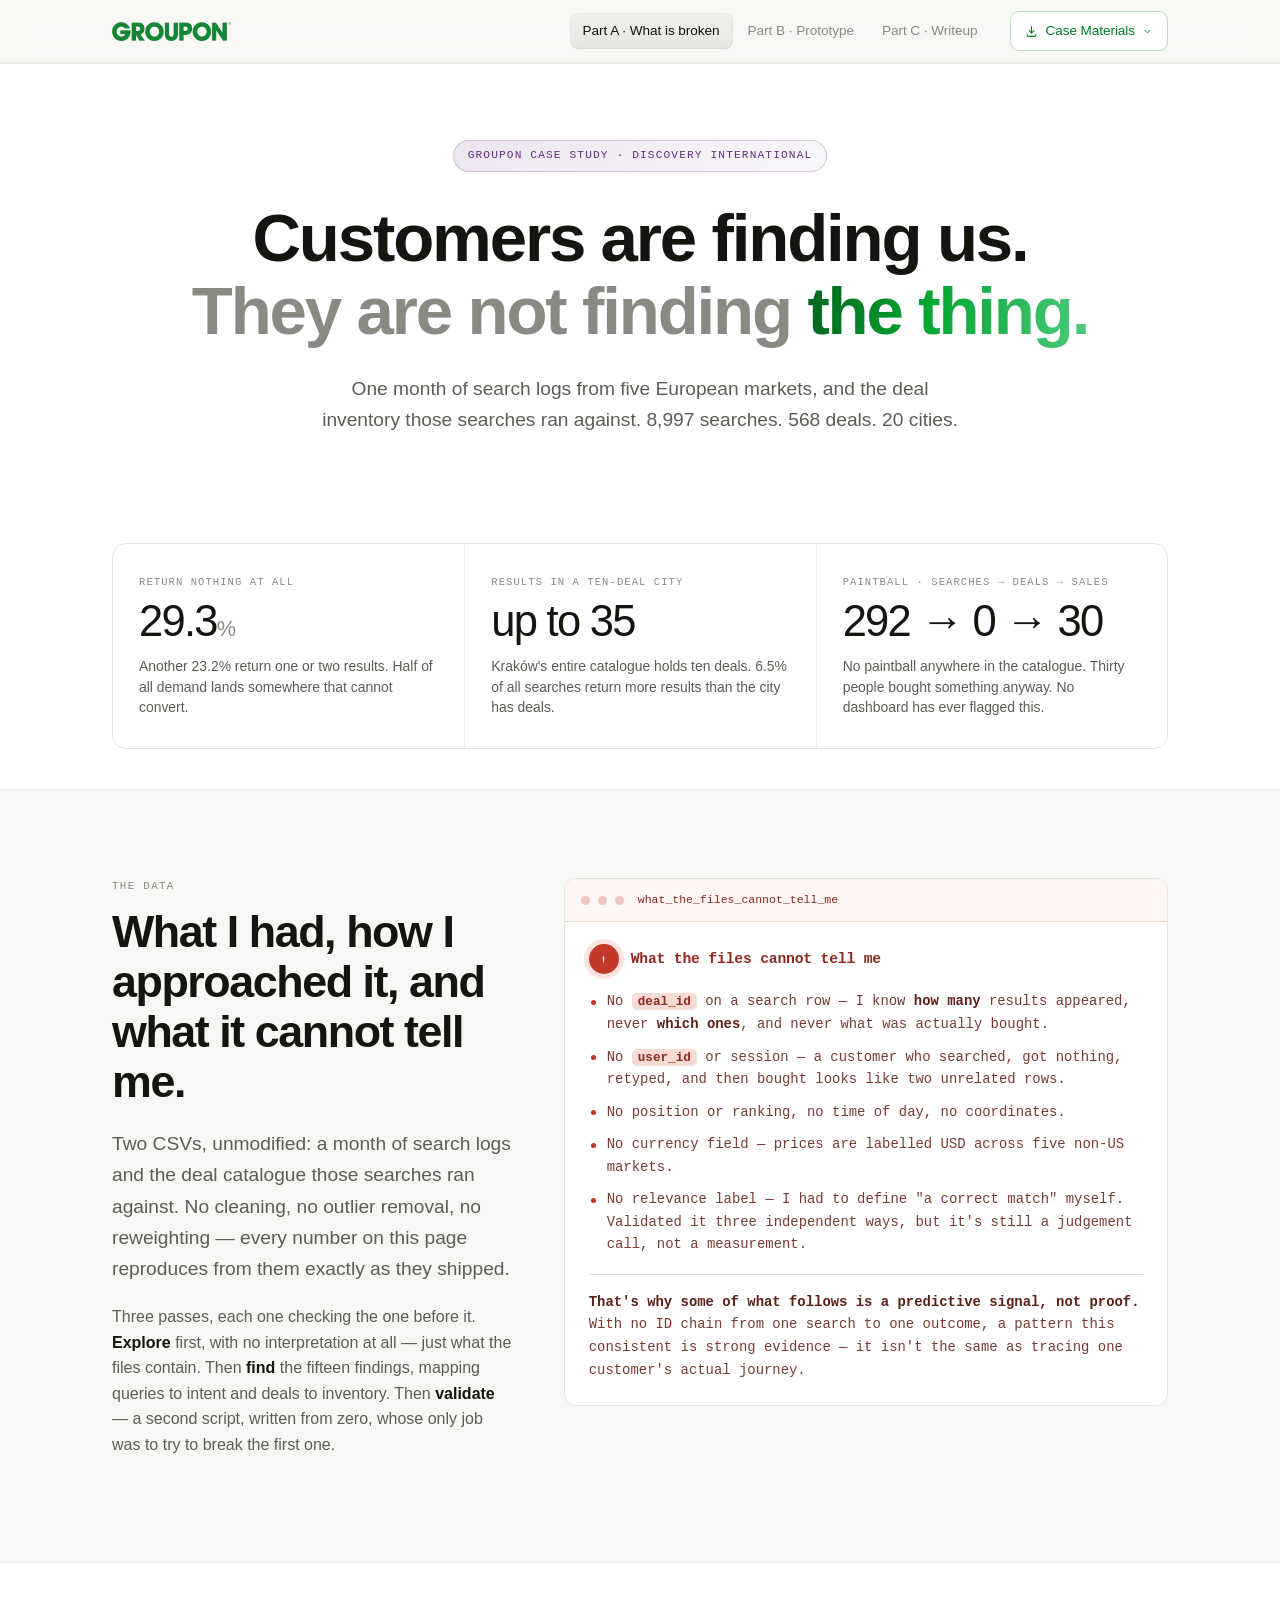
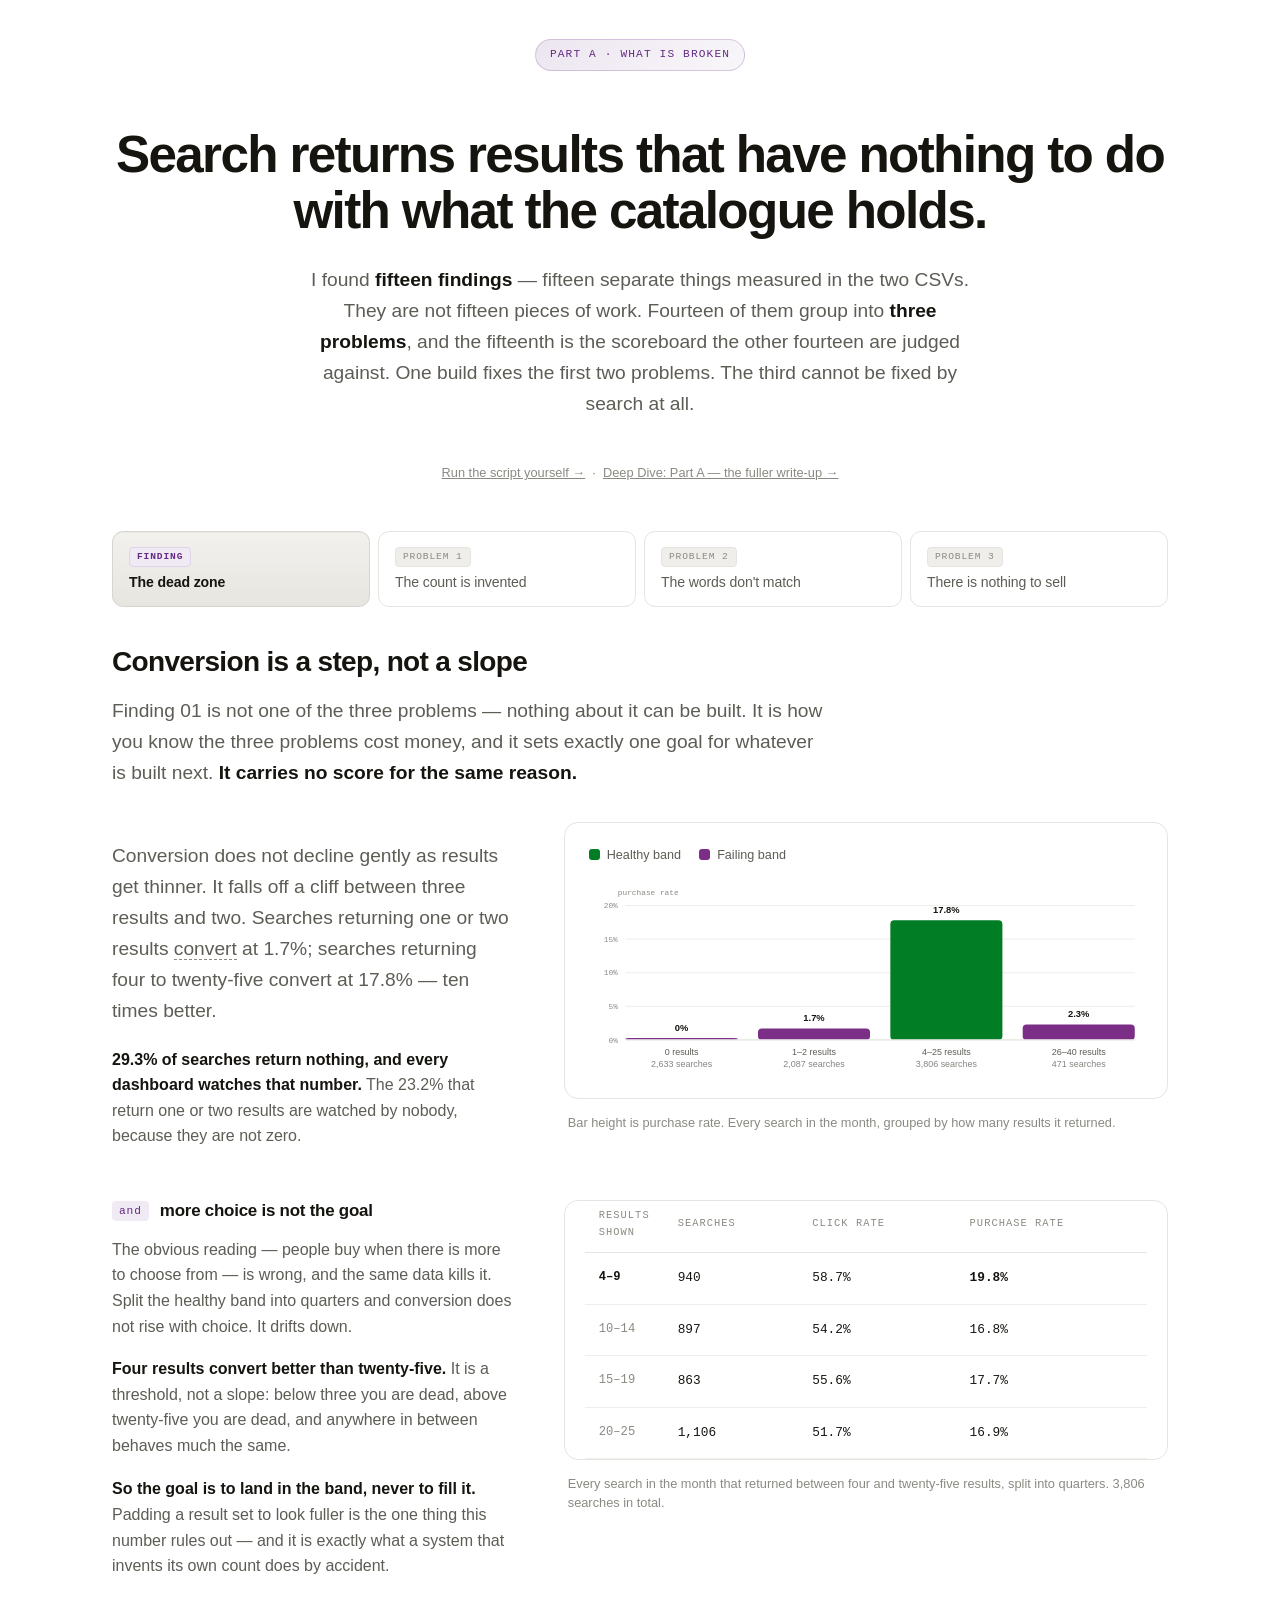
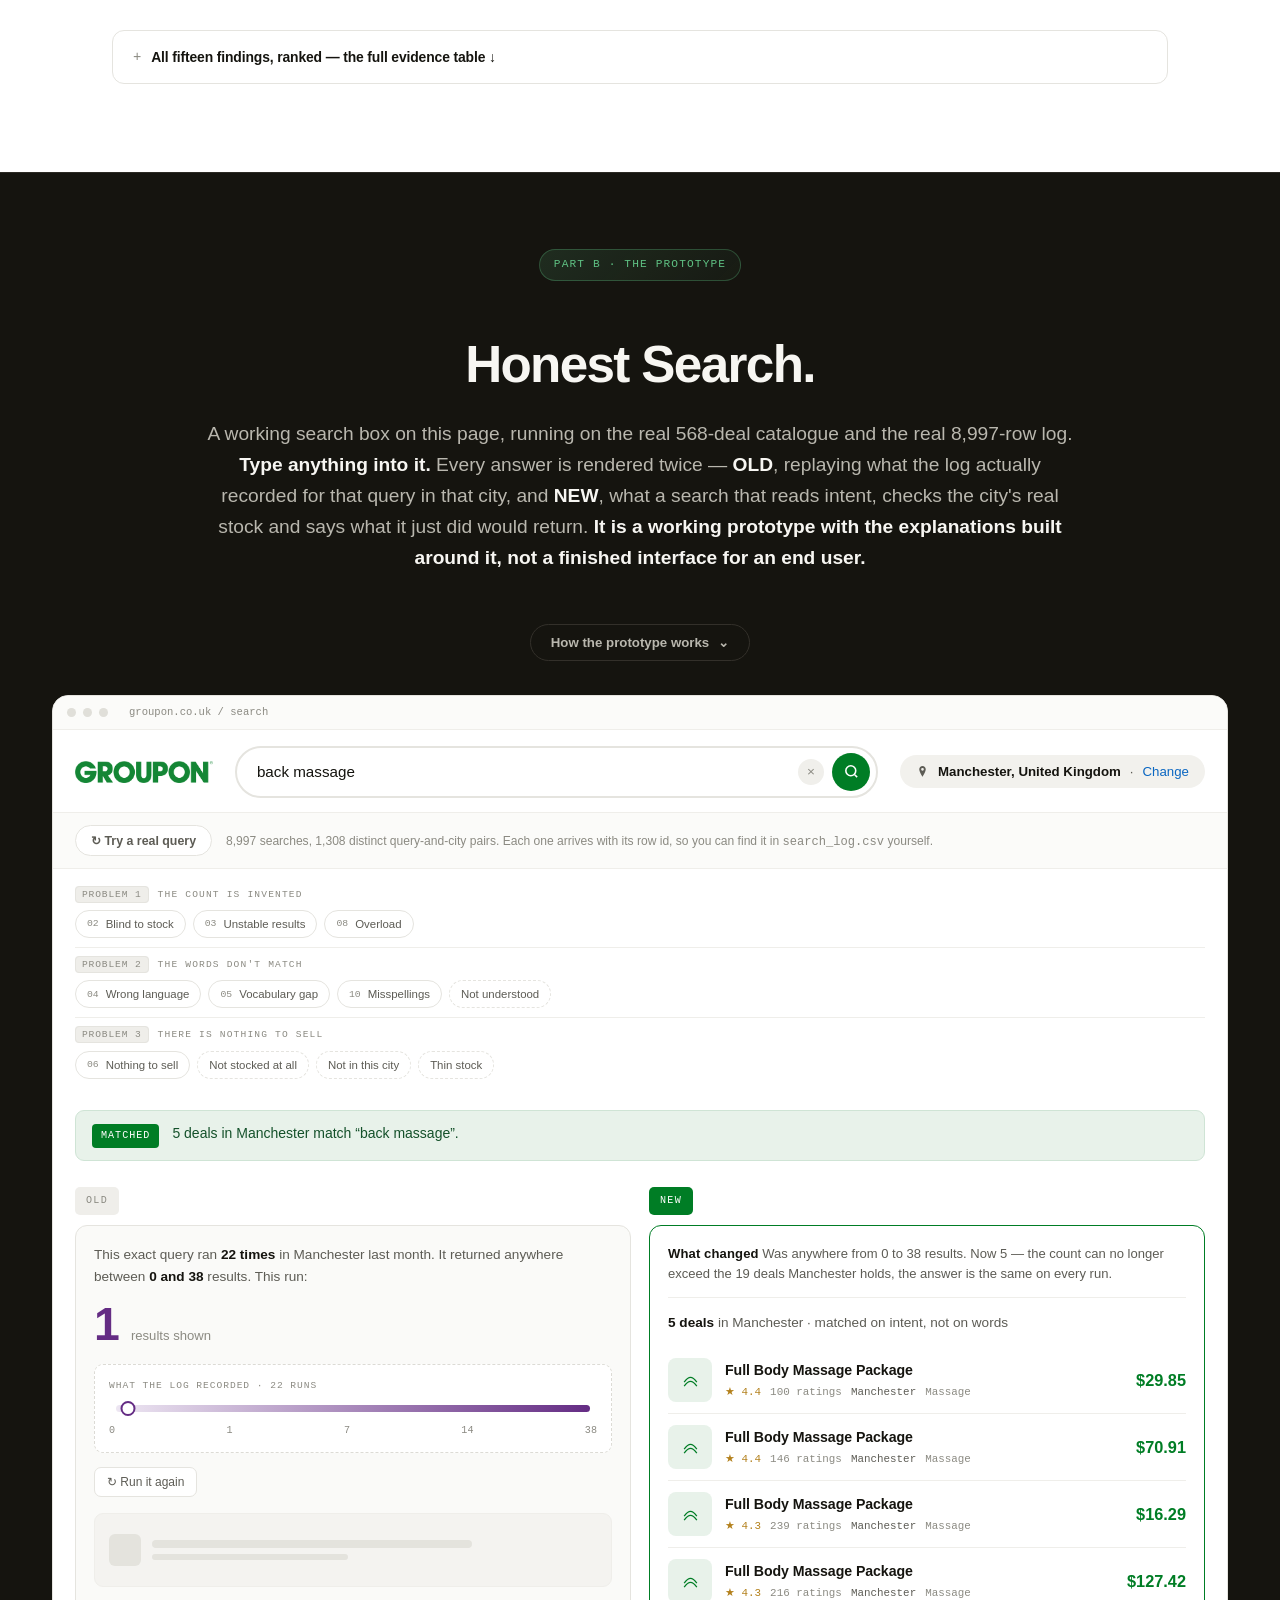
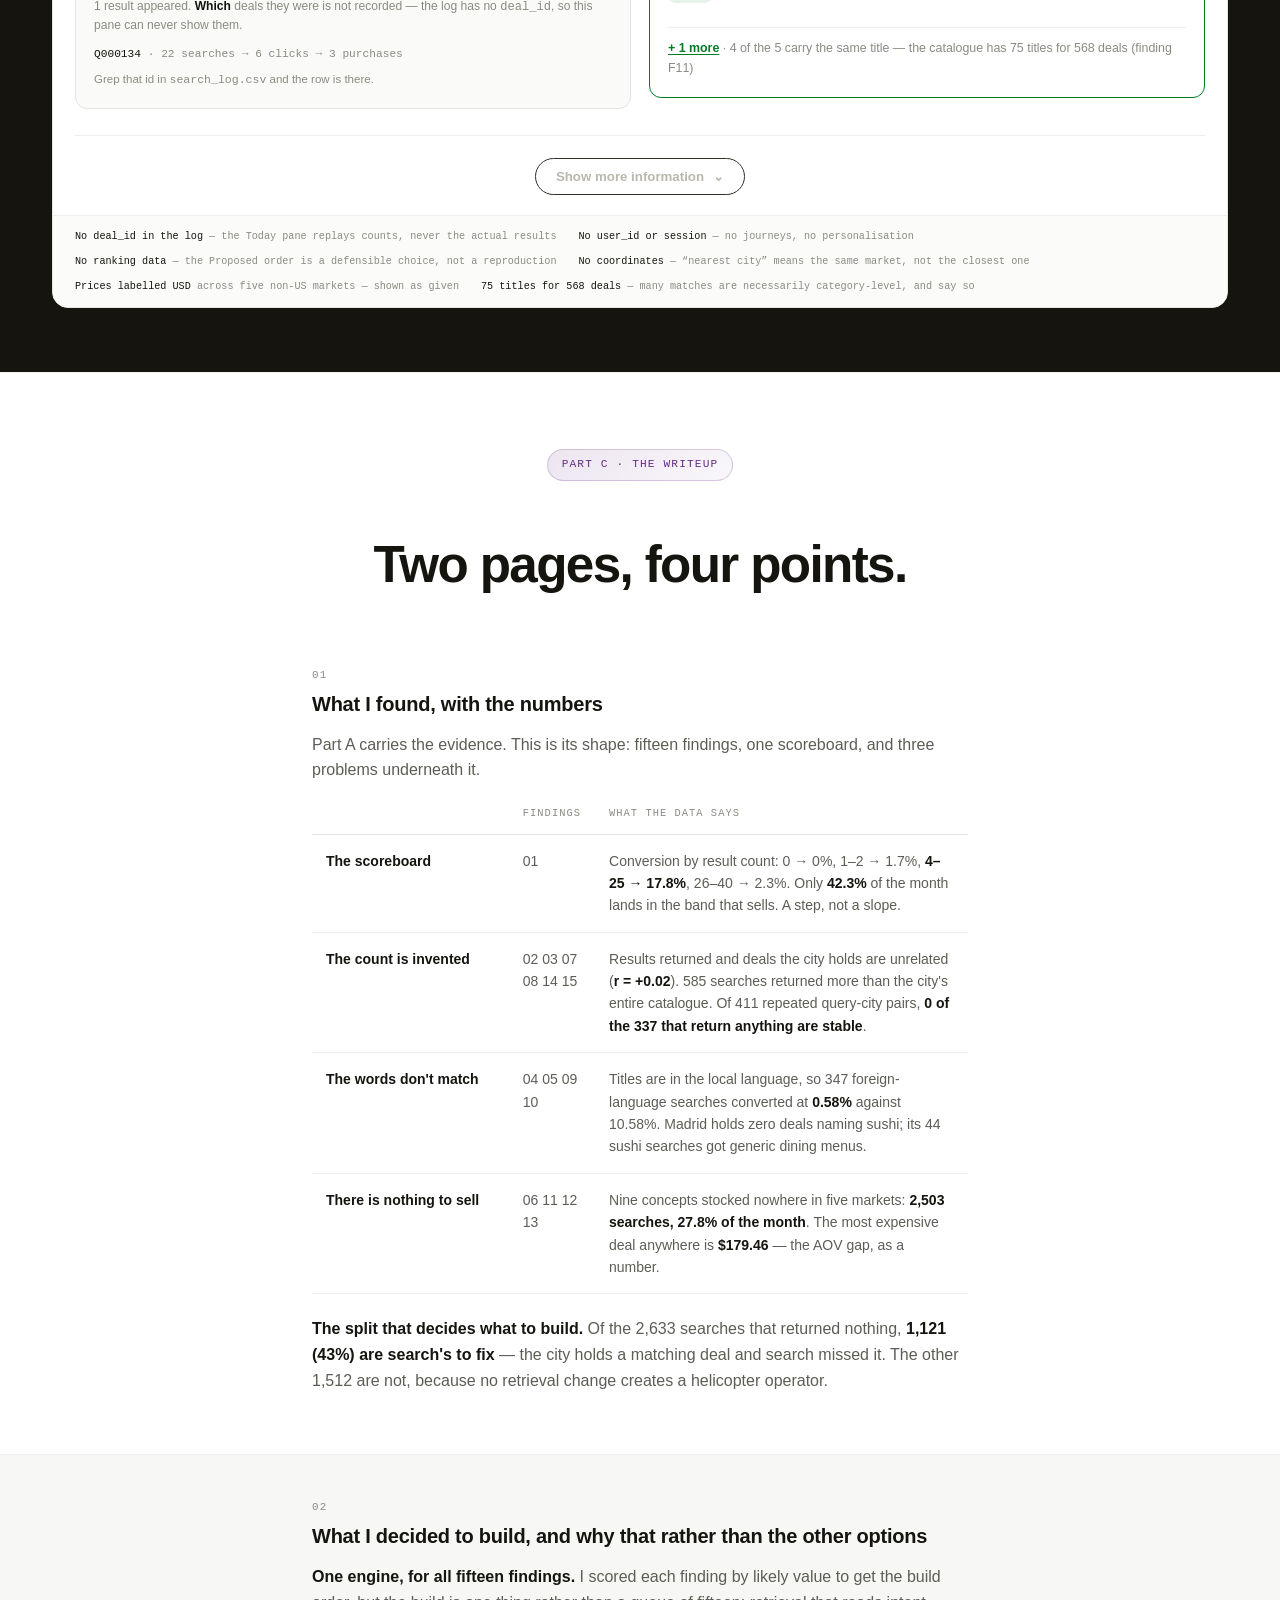
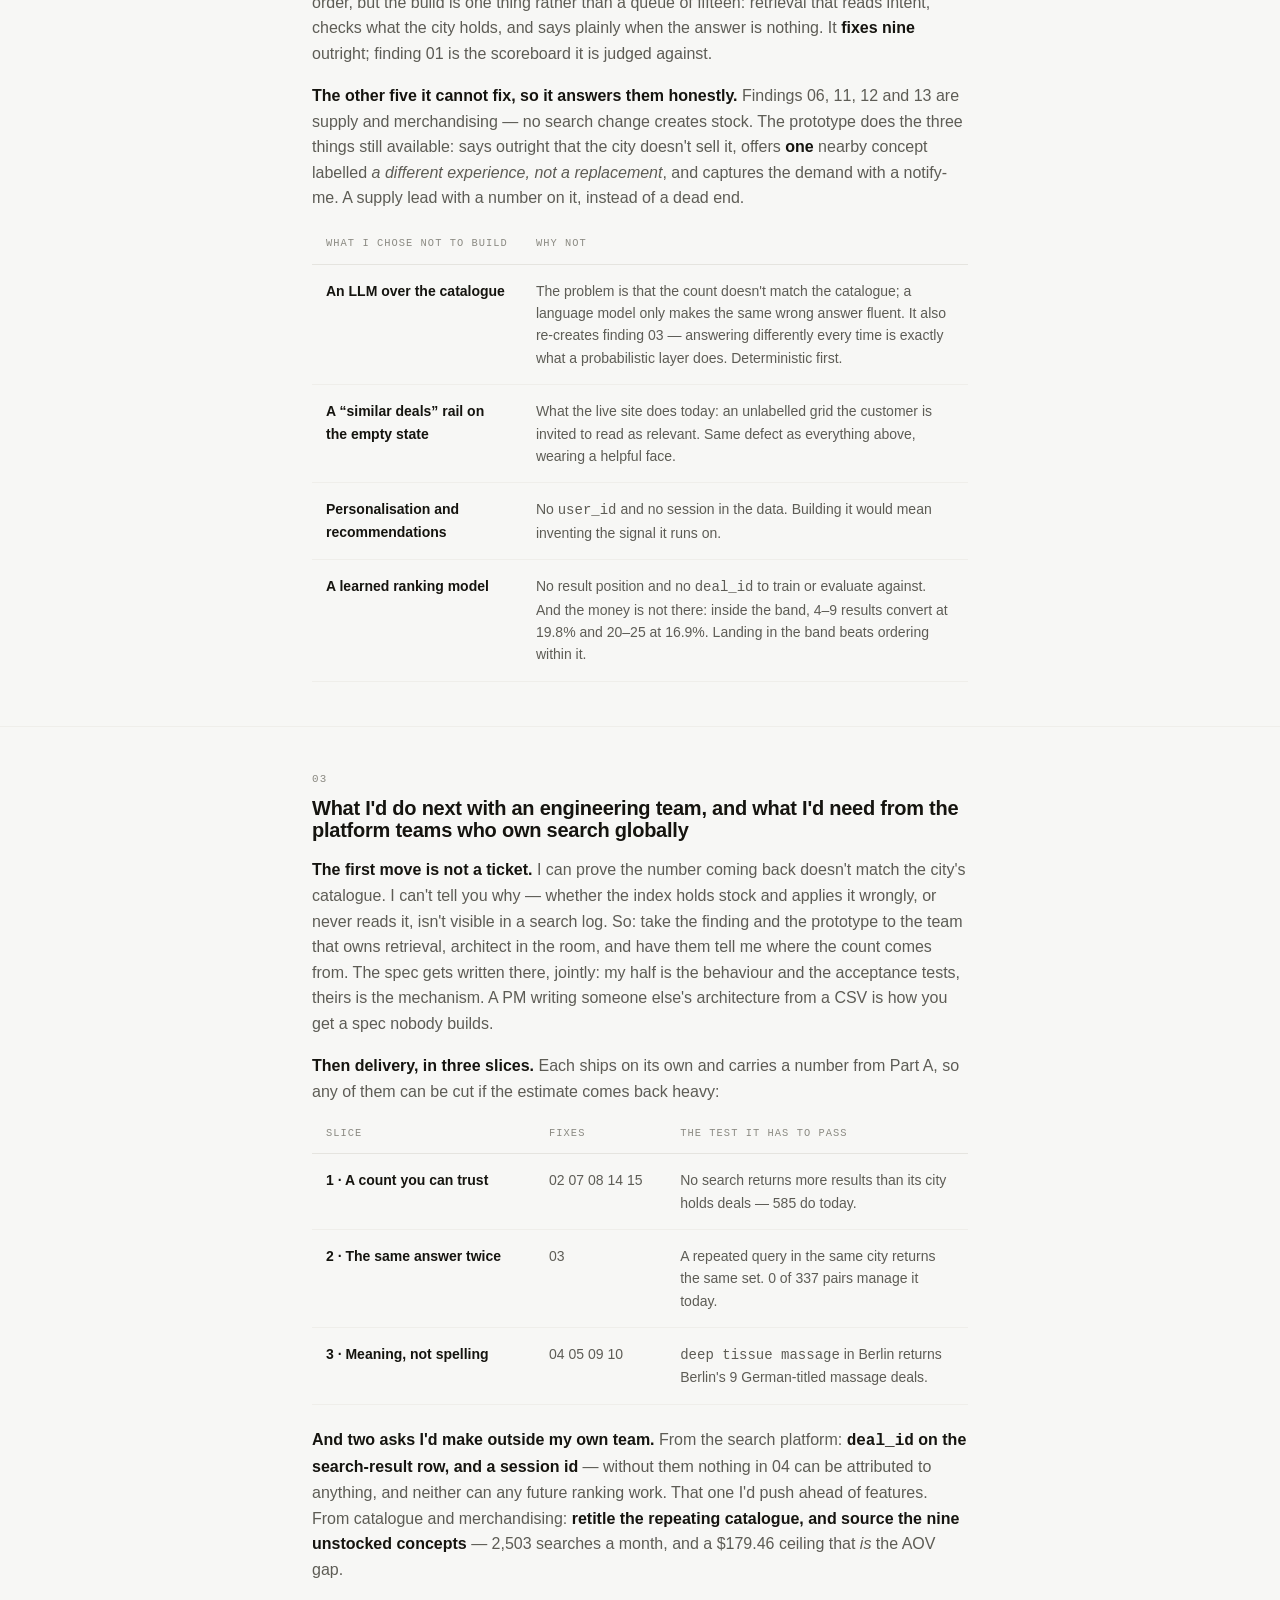
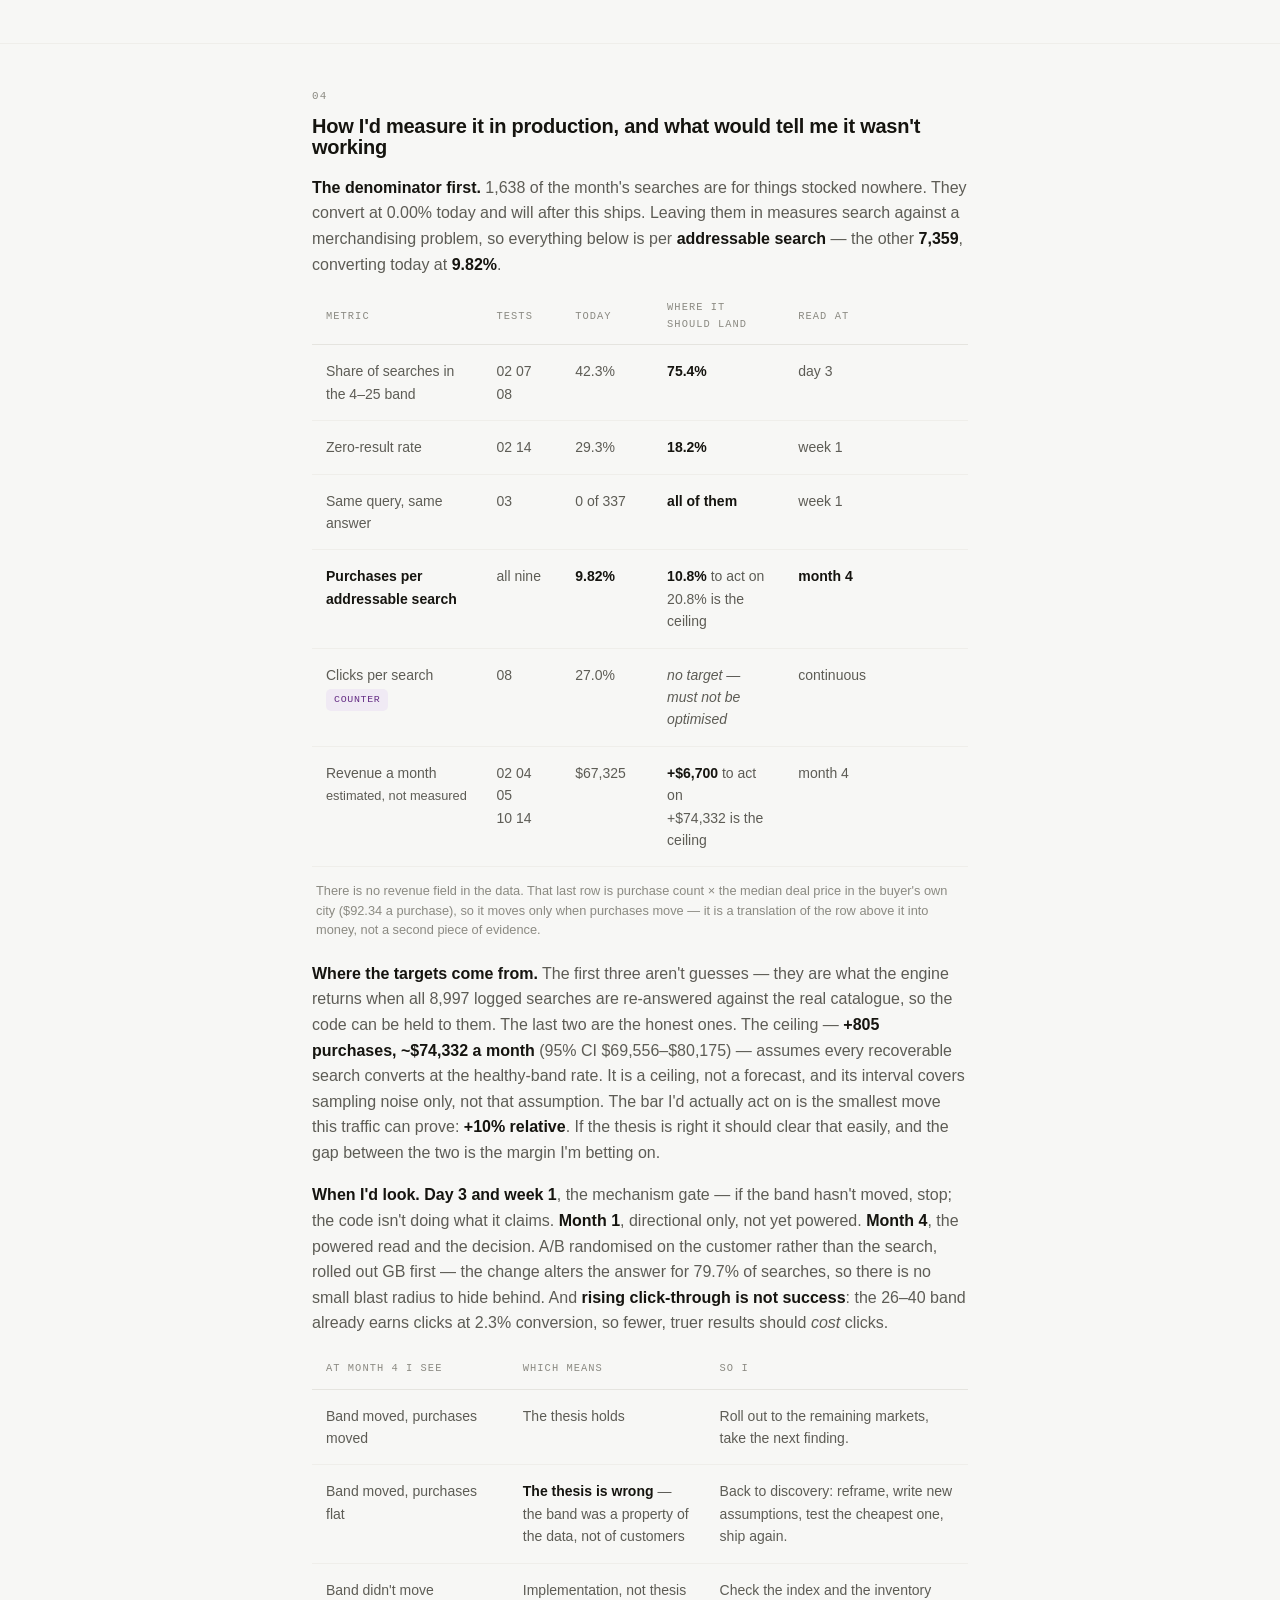
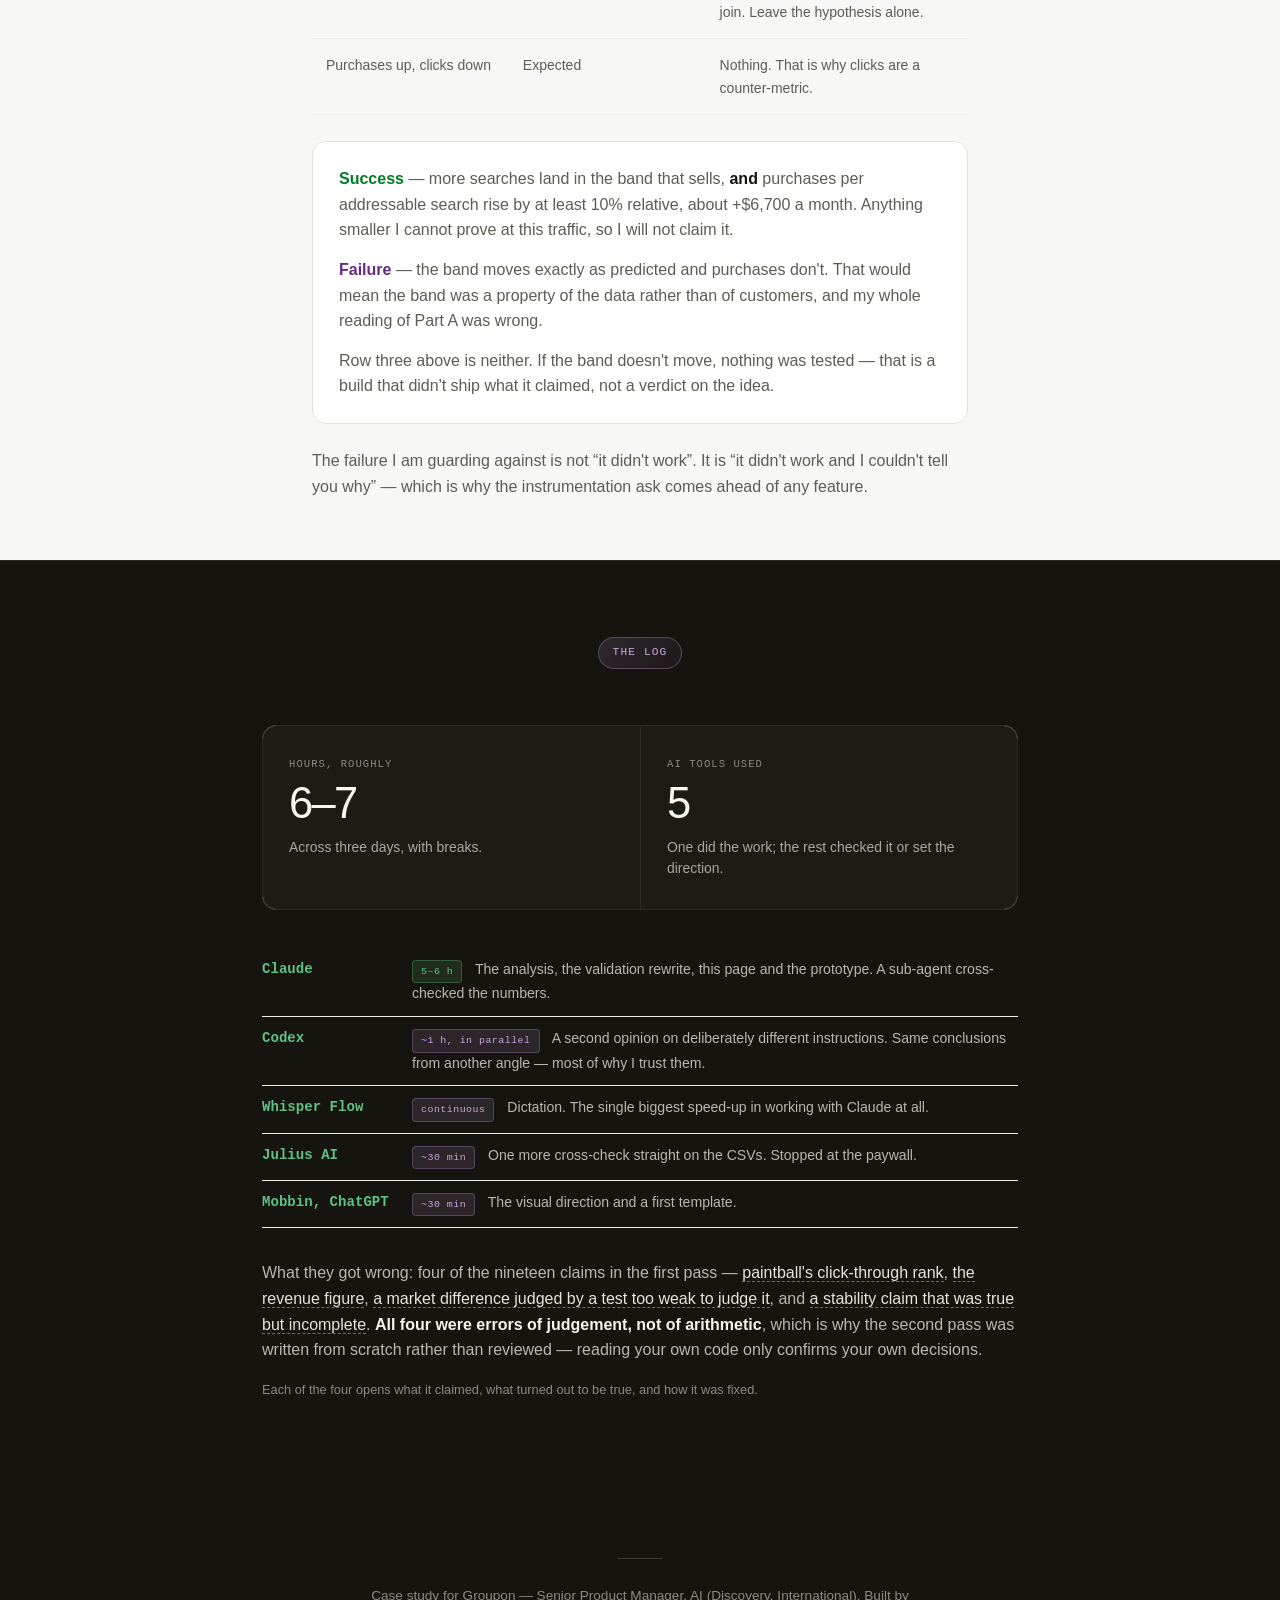
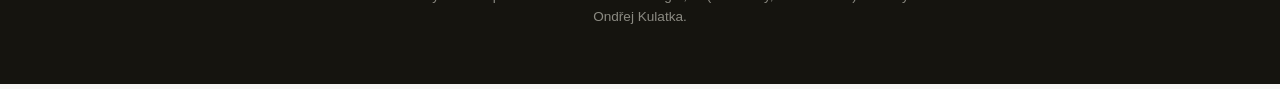
==== index.html @ dac1b885 "Case study: Part A analysis, Part B prototype, Part C outline, and the log The submission is one sel" ====
<!doctype html><html lang="en"><head><meta charset="utf-8">
<meta name="viewport" content="width=device-width,initial-scale=1">
<title>Groupon International Discovery</title>
<style>
:root{
  --bg:#F7F7F5; --card:#FFF; --ink:#15140F; --ink2:#5D5C55; --ink3:#8B8A82;
  --line:#E5E4DF; --line2:#EFEEEA;
  --green:#007D25; --green-soft:#E8F2EA; --purple:#642C84; --purple-soft:#F0EAF4;
  --c-yes:#007D25; --c-no:#7A2E86; --c-neutral:#B6B4AB; --c-grid:#E9E8E3;
  --mono:ui-monospace,"SF Mono",Menlo,Consolas,monospace;
  --sans:"Inter",-apple-system,BlinkMacSystemFont,"Segoe UI",Helvetica,Arial,sans-serif;
  --maxw:1120px;
}
*{box-sizing:border-box}
html{-webkit-text-size-adjust:100%}
body{margin:0;background:var(--bg);color:var(--ink);font-family:var(--sans);
  font-size:16px;line-height:1.6;-webkit-font-smoothing:antialiased}
[hidden]{display:none!important}
img{max-width:100%}
a{color:inherit}

/* ---------- rhythm ---------- */
.wrap{max-width:var(--maxw);margin:0 auto;padding:0 32px}
.narrow{max-width:720px;margin-left:auto;margin-right:auto}
section{padding:88px 0}
section+section{border-top:1px solid var(--line2)}
@media(max-width:720px){.wrap{padding:0 20px}section{padding:56px 0}}

/* ---------- type ---------- */
h1,h2,h3,h4{margin:0;font-weight:700;letter-spacing:-.032em;line-height:1.08}
h1{font-size:clamp(2.5rem,6vw,4.2rem)}
h2{font-size:clamp(1.9rem,3.6vw,2.8rem);line-height:1.12}
h3{font-size:clamp(1.35rem,2.2vw,1.75rem);letter-spacing:-.024em;line-height:1.2}
h4{font-size:1.02rem;letter-spacing:-.012em}
h1 .dim,h2 .dim{color:var(--ink3)}
p{margin:0 0 1.05em}
.lede{font-size:clamp(1.02rem,1.5vw,1.2rem);color:var(--ink2);line-height:1.62}
.sub{color:var(--ink2)}
.tight{margin-bottom:0}
b,strong{font-weight:650;color:var(--ink)}
.mono{font-family:var(--mono)}

/* ---------- eyebrow pill ---------- */
.pill{display:inline-flex;align-items:center;gap:8px;border:1px solid rgba(100,44,132,.22);
  border-radius:999px;padding:6px 14px;font-family:var(--mono);font-size:.7rem;
  letter-spacing:.1em;text-transform:uppercase;color:var(--purple);
  background:linear-gradient(135deg,rgba(100,44,132,.12),rgba(100,44,132,.04))}
.eyebrow{font-family:var(--mono);font-size:.7rem;letter-spacing:.12em;
  text-transform:uppercase;color:var(--ink3);margin:0 0 18px}

/* ---------- stat strip ---------- */
.stats{display:grid;grid-template-columns:repeat(3,1fr);border:1px solid var(--line);
  border-radius:14px;background:var(--card);overflow:hidden}
.stats.four{grid-template-columns:repeat(4,1fr)}
.stat{padding:30px 26px;border-left:1px solid var(--line2)}
.stat:first-child{border-left:0}
.stat .n{font-size:clamp(2rem,3.4vw,2.9rem);font-weight:400;letter-spacing:-.04em;
  line-height:1;margin-bottom:12px;font-variant-numeric:tabular-nums}
.stat .n em{font-style:normal;font-size:.5em;font-weight:500;color:var(--ink3);letter-spacing:-.01em}
.stat .k{font-family:var(--mono);font-size:.66rem;letter-spacing:.1em;
  text-transform:uppercase;color:var(--ink3);margin-bottom:9px}
.stat .d{font-size:.87rem;color:var(--ink2);line-height:1.5}
@media(max-width:860px){.stats,.stats.four{grid-template-columns:1fr}
  .stat{border-left:0;border-top:1px solid var(--line2)}.stat:first-child{border-top:0}}

/* ---------- two column ---------- */
.split{display:grid;grid-template-columns:minmax(0,.86fr) minmax(0,1.3fr);gap:52px;align-items:start}
.split.even{grid-template-columns:1fr 1fr}
@media(max-width:900px){.split,.split.even{grid-template-columns:1fr;gap:34px}}

/* ---------- cards ---------- */
.card{background:var(--card);border:1px solid var(--line);border-radius:14px;padding:26px}
.card.flush{padding:0;overflow:hidden}

/* code / terminal card */
.code{background:var(--card);border:1px solid var(--line);border-radius:12px;
  font-family:var(--mono);font-size:.775rem;line-height:1.75;overflow:hidden}
.code .bar{display:flex;align-items:center;gap:8px;padding:11px 16px;border-bottom:1px solid var(--line2)}
.code .dot{width:9px;height:9px;border-radius:50%;background:#DFDED8}
.code .name{margin-left:6px;font-size:.72rem;color:var(--ink3)}
.code pre{margin:0;padding:20px 22px;overflow-x:auto;white-space:pre}
.code .c{color:#9A988E}          /* comment */
.code .k{color:var(--purple)}    /* keyword */
.code .s{color:var(--green)}     /* string */
.code .f{color:#2F3A82}          /* function */
.code .ok{color:var(--green)}
.code .ar{color:var(--purple)}
.code .hi{background:#FFF6D6;padding:0 3px;border-radius:3px}

/* checklist */
.checks{list-style:none;margin:26px 0 0;padding:0;display:grid;gap:15px}
.checks li{display:grid;grid-template-columns:22px 1fr;gap:13px;align-items:start;
  font-size:.95rem;color:var(--ink2);line-height:1.55}
.checks .tick{width:22px;height:22px;border-radius:6px;background:var(--green-soft);
  color:var(--green);display:grid;place-items:center;font-size:.72rem;margin-top:1px}
.checks b{display:inline}

/* icon rows */
.rows{list-style:none;margin:0;padding:0;display:grid;gap:26px}
.rows li{display:grid;grid-template-columns:44px 1fr;gap:16px;align-items:start}
.rows .ic{width:44px;height:44px;border:1px solid var(--line);border-radius:50%;
  background:var(--card);display:grid;place-items:center;color:var(--ink2)}
.rows .t{font-weight:650;font-size:.96rem;letter-spacing:-.01em}
.rows .t span{font-weight:400;color:var(--ink2)}
</style>
<style>
/* ---------- top nav (anchors, one continuous page) ---------- */
.topnav{position:sticky;top:0;z-index:50;background:rgba(247,247,245,.88);
  backdrop-filter:blur(14px);border-bottom:1px solid var(--line2)}
.topnav .in{max-width:var(--maxw);margin:0 auto;padding:0 32px;display:flex;
  align-items:center;gap:20px;height:62px}
.logo{height:19px;width:auto;display:block;flex:none}
.segs{display:flex;gap:2px;margin-left:auto;overflow-x:auto;scrollbar-width:none}
.segs::-webkit-scrollbar{display:none}
.segs a{font-size:.85rem;font-weight:420;color:var(--ink3);padding:7px 13px;
  border-radius:8px;text-decoration:none;white-space:nowrap;letter-spacing:-.004em;
  transition:background .18s,color .18s}
.segs a:hover{color:var(--ink2);background:linear-gradient(180deg,#F2F1ED,#E9E8E3)}
.segs a.on{color:var(--ink);font-weight:520;
  background:linear-gradient(180deg,#F1F0EC,#E6E5E0);
  box-shadow:inset 0 0 0 1px rgba(0,0,0,.045)}
.navburger{display:none;appearance:none;background:none;border:none;padding:6px;
  margin:-6px;cursor:pointer;flex:none;color:var(--ink)}
.navburger svg{width:22px;height:22px;fill:none;stroke:currentColor;stroke-width:2;
  stroke-linecap:round}
.mobilemenu{display:none;position:sticky;top:58px;z-index:49;background:var(--card);
  border-bottom:1px solid var(--line2);padding:4px 20px 12px}
.mobilemenu a{display:block;padding:12px 2px;font-size:.92rem;font-weight:480;
  color:var(--ink2);text-decoration:none;border-bottom:1px solid var(--line)}
.mobilemenu a:last-child{border-bottom:none}
@media(max-width:720px){.topnav .in{padding:0 20px;gap:12px;height:58px}
  .segs{display:none}
  .navburger{display:flex;align-items:center;justify-content:center;margin-left:auto}
  .mobilemenu.on{display:block}}

/* ---------- case materials dropdown ---------- */
.navdd{position:relative}
.ddbtn{appearance:none;background:var(--card);border:1px solid #B8DDC2;font:inherit;
  font-size:.85rem;font-weight:540;color:var(--green);padding:8px 14px;border-radius:9px;
  cursor:pointer;display:inline-flex;align-items:center;gap:7px;letter-spacing:-.006em;
  white-space:nowrap;flex:none;transition:background .18s,border-color .18s}
.ddbtn:hover,.ddbtn[aria-expanded=true]{background:var(--green-soft);border-color:var(--green)}
.ddbtn svg{width:13px;height:13px;flex:none;fill:none;stroke:currentColor;stroke-width:2;
  stroke-linecap:round;stroke-linejoin:round}
.ddbtn svg.chev{width:11px;height:11px;transition:transform .16s}
.ddbtn[aria-expanded=true] svg.chev{transform:rotate(180deg)}
@media(max-width:980px){.ddbtn span{display:none}.ddbtn{padding:8px 11px}}
.ddpanel{position:absolute;top:calc(100% + 8px);right:0;min-width:280px;background:var(--card);
  border:1px solid var(--line);border-radius:13px;padding:8px;opacity:0;pointer-events:none;
  transform:translateY(-4px);transition:opacity .15s,transform .15s;z-index:60}
.ddpanel.on{opacity:1;pointer-events:auto;transform:none}
.ddpanel a{display:block;padding:11px 13px;border-radius:9px;text-decoration:none;color:inherit}
.ddpanel a:hover{background:#F4F3EF}
.ddpanel a b{display:block;font-size:.88rem;font-weight:600;letter-spacing:-.01em;margin-bottom:3px}
.ddpanel a span{display:block;font-size:.78rem;color:var(--ink3);line-height:1.4}
@media(max-width:720px){.navdd{display:none}}

/* ---------- hero ---------- */
.hero{padding:76px 0 64px;text-align:center;background:var(--card);
  border-top:1px solid var(--line2)}
.hero+section{background:var(--card)}
.hero .pill{margin-bottom:30px}
.hero h1{margin-bottom:26px}
.hero .lede{max-width:660px;margin:0 auto 44px}
@media(max-width:720px){.hero{padding:56px 0 48px}}

/* ---------- finding tabs (inner) ---------- */
.ftabs{display:grid;grid-template-columns:repeat(4,minmax(0,1fr));gap:8px;margin:0 0 38px;padding:0;list-style:none}
@media(max-width:900px){.ftabs{grid-template-columns:repeat(2,1fr)}}
.ftabs button{appearance:none;background:var(--card);border:1px solid var(--line);
  font:inherit;font-size:.88rem;font-weight:440;color:var(--ink2);transition:background .18s,border-color .18s;padding:15px 16px;
  border-radius:11px;cursor:pointer;display:flex;flex-direction:column;gap:7px;
  align-items:flex-start;text-align:left;letter-spacing:-.008em;line-height:1.25}
.ftabs button .no{font-family:var(--mono);font-size:.68rem;color:var(--ink3)}
.ftabs button:hover{border-color:#DCDBD4;background:linear-gradient(180deg,#FCFCFA,#F4F3EF)}
.ftabs button[aria-selected=true]{color:var(--ink);font-weight:600;border-color:#D6D5CE;
  background:linear-gradient(180deg,#F2F1ED,#E6E5E0);
  box-shadow:inset 0 2px 0 -1px rgba(0,0,0,.03)}
.ftabs button[aria-selected=true] .no{color:var(--green)}

/* ---------- charts ---------- */
.chart{background:var(--card);border:1px solid var(--line);border-radius:14px;padding:22px 20px 16px}
.chart svg{width:100%;height:auto;display:block;overflow:hidden}
.chart svg text{font-family:var(--sans);font-size:11.5px;fill:var(--ink2)}
.chart svg text.axis{font-family:var(--mono);font-size:10px;fill:var(--ink3)}
.chart svg text.val{font-weight:650;fill:var(--ink);font-size:12px}
.chart svg .grid{stroke:var(--c-grid);stroke-width:1}
.cap{font-size:.8rem;color:var(--ink3);margin:14px 4px 0;line-height:1.5}
.legend{display:flex;gap:18px;flex-wrap:wrap;margin:0 4px 14px;font-size:.79rem;color:var(--ink2)}
.legend i{display:inline-block;width:11px;height:11px;border-radius:3px;margin-right:7px;vertical-align:-1px}
select{font:inherit;font-size:.83rem;padding:6px 10px;border:1px solid var(--line);
  border-radius:8px;background:var(--card);color:var(--ink)}

/* ---------- details / method ---------- */
details{border:1px solid var(--line);border-radius:12px;background:var(--card);margin-top:18px}
details[open]{border-color:#D9D8D1}
summary{cursor:pointer;padding:15px 20px;font-size:.87rem;font-weight:600;
  list-style:none;display:flex;align-items:center;gap:10px;letter-spacing:-.01em}
summary::-webkit-details-marker{display:none}
summary::before{content:"+";font-family:var(--mono);color:var(--ink3);font-weight:400}
details[open] summary::before{content:"–"}
.dbody{padding:2px 20px 20px;font-size:.9rem;color:var(--ink2);line-height:1.62;
  border-top:1px solid var(--line2)}
.dbody p:last-child{margin-bottom:0}

/* evidence receipt */
.ev{font-family:var(--mono);font-size:.76rem;line-height:1.7;padding:18px 20px;
  border-top:1px solid var(--line2);color:var(--ink2)}
.ev .evh{font-size:.66rem;letter-spacing:.11em;text-transform:uppercase;color:var(--ink3);margin-bottom:10px}
.ev .rule{font-family:var(--mono);font-size:.75rem;margin:0 0 12px;color:var(--ink2)}
.ev pre{margin:0 0 14px;padding:12px 14px;background:#FAFAF8;border:1px solid var(--line2);
  border-radius:8px;overflow-x:auto;font-size:.72rem;color:var(--ink2)}
.ev .er{margin-bottom:11px}
.ev .er b{font-weight:600;color:var(--ink)}
.ev .cnt{color:var(--green);font-weight:600}
.ev .idl{color:var(--ink3);font-size:.71rem;word-spacing:3px;margin-top:3px}
.ev .none{color:var(--purple);font-size:.72rem;margin-top:3px}

/* ---------- table ---------- */
table{width:100%;border-collapse:collapse;font-size:.875rem}
th{text-align:left;font-family:var(--mono);font-size:.65rem;letter-spacing:.1em;
  text-transform:uppercase;color:var(--ink3);font-weight:400;padding:0 14px 12px;
  border-bottom:1px solid var(--line)}
td{padding:15px 14px;border-bottom:1px solid var(--line2);vertical-align:top;color:var(--ink2)}
td:first-child{font-family:var(--mono);font-size:.76rem;color:var(--ink3);width:34px}
td b{color:var(--ink);font-weight:600}
td.n{font-family:var(--mono);font-size:.8rem;color:var(--ink);white-space:nowrap}
.tag{display:inline-block;font-family:var(--mono);font-size:.62rem;letter-spacing:.07em;
  text-transform:uppercase;padding:3px 8px;border-radius:5px;background:#EFEEEA;color:var(--ink3)}
.tag.hi{background:var(--green-soft);color:var(--green)}
.tag.lo{background:var(--purple-soft);color:var(--purple)}

/* ---------- traps ---------- */
.traps{display:grid;grid-template-columns:repeat(3,1fr);gap:20px;margin-top:38px}
@media(max-width:900px){.traps{grid-template-columns:1fr}}
.trap{background:var(--card);border:1px solid var(--line);border-radius:14px;padding:24px}
.trap .no{font-family:var(--mono);font-size:.65rem;letter-spacing:.1em;
  text-transform:uppercase;color:var(--ink3);margin-bottom:14px}
.trap h4{margin-bottom:11px;color:var(--purple)}
.trap p{font-size:.9rem;color:var(--ink2);line-height:1.58;margin-bottom:0}

/* ---------- note (Czech, removed before sending) ---------- */
.note{border:1px dashed #E0C98A;background:#FDF9EE;border-radius:12px;padding:18px 20px;margin:30px 0}
.note .h{font-family:var(--mono);font-size:.66rem;letter-spacing:.1em;text-transform:uppercase;
  color:#9A7B1F;margin-bottom:9px}
.note p{font-size:.875rem;color:#6E5A17;margin-bottom:0;line-height:1.58}

/* ---------- misc ---------- */
.tip{position:fixed;pointer-events:none;opacity:0;transition:opacity .12s;z-index:200;
  background:var(--ink);color:#fff;padding:9px 12px;border-radius:8px;font-size:.78rem;
  line-height:1.45;max-width:250px}
.foot{background:#15140F;color:#8B8A82;padding:56px 0;font-size:.85rem}
.foot h3{color:#fff;margin-bottom:20px}
.foot a{color:#fff}
.grid3{display:grid;grid-template-columns:repeat(3,1fr);gap:26px}
@media(max-width:860px){.grid3{grid-template-columns:1fr}}
.ph{border:1px dashed var(--line);border-radius:12px;padding:22px;background:transparent}
.ph .l{font-family:var(--mono);font-size:.64rem;letter-spacing:.1em;text-transform:uppercase;
  color:var(--ink3);margin-bottom:10px}

/* ---------- gradient headline ---------- */
.grad{background:linear-gradient(98deg,#00631D 0%,#00A631 42%,#4FC97C 100%);
  -webkit-background-clip:text;background-clip:text;color:transparent;
  -webkit-text-fill-color:transparent}
@supports not (background-clip:text){.grad{color:var(--green);-webkit-text-fill-color:var(--green)}}

/* ---------- anchors clear the sticky bar ---------- */
[id]{scroll-margin-top:78px}
html{scroll-behavior:smooth}
@media(prefers-reduced-motion:reduce){html{scroll-behavior:auto}}

/* ---------- show more ---------- */
.more{display:block;width:100%;margin-top:2px;appearance:none;background:none;
  border:0;border-top:1px solid var(--line2);font:inherit;font-size:.83rem;
  font-weight:560;color:var(--ink2);padding:16px;cursor:pointer;letter-spacing:-.01em}
.more:hover{color:var(--ink);background:#FAFAF8}
tr.extra{display:none}
tbody.open tr.extra{display:table-row}
td a.up{color:var(--green);text-decoration:none;font-weight:560;white-space:nowrap}
td a.up:hover{text-decoration:underline}

/* ---------- section head band ---------- */
.shead{padding:78px 0 8px}
.shead .pill{margin-bottom:24px}

/* ---------- glossary term + modal ---------- */
.def{border-bottom:1px dashed var(--ink3);cursor:help;color:inherit;
  text-decoration:none;transition:border-color .15s,color .15s}
.def:hover{color:var(--green);border-bottom-color:var(--green)}
th .def{border-bottom-color:#C9C8C1}
.mask{position:fixed;inset:0;z-index:300;background:rgba(21,20,15,.34);
  backdrop-filter:blur(3px);display:grid;place-items:center;padding:24px;
  opacity:0;pointer-events:none;transition:opacity .18s}
.mask.on{opacity:1;pointer-events:auto}
.modal{background:var(--card);border:1px solid var(--line);border-radius:16px;
  max-width:520px;width:100%;padding:30px 32px;transform:translateY(8px) scale(.99);
  transition:transform .18s;max-height:80vh;overflow-y:auto}
.mask.on .modal{transform:none}
.modal h4{font-size:1.22rem;letter-spacing:-.022em;margin-bottom:16px}
.modal p{font-size:.92rem;color:var(--ink2);line-height:1.62}
.modal p:last-child{margin-bottom:0}
.modal .x{position:absolute;top:0;right:0}
.modal dl{margin:0;display:grid;gap:12px}
.modal dt{font-family:var(--mono);font-size:.68rem;letter-spacing:.09em;
  text-transform:uppercase;color:var(--ink3);margin-bottom:3px}
.modal dd{margin:0;font-size:.9rem;color:var(--ink2);line-height:1.55}
.modal .close{margin-top:24px;appearance:none;border:1px solid var(--line);
  background:var(--card);border-radius:9px;font:inherit;font-size:.85rem;font-weight:540;
  padding:9px 18px;cursor:pointer;color:var(--ink)}
.modal .close:hover{background:#F4F3EF}
.modal .fx{font-family:var(--mono);font-size:.82rem;background:#FAFAF8;
  border:1px solid var(--line2);border-radius:8px;padding:12px 14px;margin:4px 0 16px;
  color:var(--ink);text-align:center}

/* ---------- important caveat ---------- */
.warn{border:1px solid #F0D3CE;background:#FDF6F5;border-radius:13px;
  padding:20px 22px;margin-top:26px}
.warn .wh{display:flex;align-items:center;gap:10px;margin-bottom:12px}
.warn .wi{width:22px;height:22px;flex:none;border-radius:50%;background:#C4382A;
  display:grid;place-items:center}
.warn .wi svg{width:12px;height:12px;fill:none;stroke:#fff;stroke-width:2.4;
  stroke-linecap:round}
.warn .wt{font-size:.88rem;font-weight:640;color:#8E2A1E;letter-spacing:-.012em}
.warn p{font-size:.885rem;color:#7A3B32;line-height:1.6;margin-bottom:.8em}
.warn p:last-child{margin-bottom:0}
.warn b{color:#5E1F16}

/* ---------- warncard (missing-data card, styled as a code window) ---------- */
.code.warncard .bar{background:#FDF6F5;border-bottom-color:#F0D3CE}
.code.warncard .dot{background:#EFC7C0}
.code.warncard .name{color:#8E2A1E}
.wbody{padding:22px 24px 24px}
.wh{display:flex;align-items:center;gap:12px;margin-bottom:16px}
.wi{width:30px;height:30px;flex:none;border-radius:50%;background:#C4382A;
  display:grid;place-items:center;box-shadow:0 0 0 5px #FBE4E0}
.wi svg{width:13px;height:13px;fill:none;stroke:#fff;stroke-width:2.6;stroke-linecap:round}
.wt{font-size:.92rem;font-weight:660;color:#8E2A1E;letter-spacing:-.014em}
.wlist{list-style:none;margin:0 0 18px;padding:0}
.wlist li{position:relative;padding-left:18px;font-size:.87rem;color:#7A3B32;
  line-height:1.62;margin-bottom:10px}
.wlist li:last-child{margin-bottom:0}
.wlist li::before{content:"";position:absolute;left:2px;top:.68em;width:5px;height:5px;
  border-radius:50%;background:#C4382A}
.wlist b{color:#5E1F16}
.wlist code{font-family:var(--mono);font-size:.79rem;font-weight:650;color:#8E2A1E;
  background:#F6DAD5;padding:1px 6px;border-radius:5px}
.wfoot{font-size:.87rem;color:#7A3B32;line-height:1.62;padding-top:16px;
  border-top:1px solid #F0D3CE;margin:0}
.wfoot b{color:#5E1F16}

/* ---------- prototype column chips ---------- */
.px{display:inline-flex;align-items:center;gap:6px;font-family:var(--mono);
  font-size:.62rem;letter-spacing:.06em;text-transform:uppercase;
  padding:4px 9px;border-radius:6px;white-space:nowrap}
.px.yes{background:var(--green-soft);color:var(--green)}
.px.part{background:#FBF3E4;color:#8A6A16}
.px.no{background:#F0EFEB;color:var(--ink3)}
/* PB:CSS-START */

/* ================= Part B — Honest Search prototype =================
   Every class is prefixed pb- so nothing here can reach the rest of the page.
   Tokens are inherited from :root in the page's first style block; none are redefined.
   Built to mockups/archetype04.png (normal case) and archetype03.png (refusal). */

.pb-shell{max-width:1240px;margin:0 auto;padding:0 32px}
@media(max-width:720px){.pb-shell{padding:0 20px}}

.pb-frame{background:var(--card);border:1px solid var(--line);border-radius:16px;overflow:hidden}
.pb-chrome{height:34px;background:#FBFBF9;border-bottom:1px solid var(--line2);
  display:flex;align-items:center;gap:7px;padding:0 14px}
.pb-dot{width:9px;height:9px;border-radius:50%;background:#E0DFD9;flex:none}
.pb-url{margin-left:14px;font-family:var(--mono);font-size:.66rem;color:var(--ink3)}

/* ---------- header: wordmark, search field, location ---------- */
.pb-head{display:flex;align-items:center;gap:22px;padding:16px 22px 14px;
  border-bottom:1px solid var(--line2);flex-wrap:wrap}
.pb-head .pb-logo{height:22px;width:auto;display:block;flex:none}
.pb-form{flex:1;min-width:260px;margin:0}
.pb-search{display:flex;align-items:center;gap:8px;border:2px solid var(--line);
  border-radius:999px;background:#fff;padding:5px 6px 5px 20px;transition:border-color .12s,box-shadow .12s}
.pb-search:focus-within{border-color:var(--green);box-shadow:0 0 0 3px rgba(0,125,37,.10)}
/* WebKit draws its own rounded field chrome and its own cancel button inside
   input[type=search]; both sit inside our pill and read as a second outline. */
.pb-search input{flex:1;min-width:0;border:0;outline:0;background:none;font-family:var(--sans);
  font-size:.95rem;color:var(--ink);padding:6px 0;
  appearance:none;-webkit-appearance:none;border-radius:0;box-shadow:none}
.pb-search input::-webkit-search-decoration,
.pb-search input::-webkit-search-cancel-button,
.pb-search input::-webkit-search-results-button,
.pb-search input::-webkit-search-results-decoration{-webkit-appearance:none;display:none}
/* the pill itself already shows focus via :focus-within — a second ring inside it is noise */
.pb-search input:focus,.pb-search input:focus-visible{outline:0;box-shadow:none}
.pb-x{width:26px;height:26px;border-radius:50%;background:#F0EFEB;color:var(--ink3);
  display:grid;place-items:center;font-size:.85rem;border:0;cursor:pointer;flex:none;line-height:1}
.pb-go{width:38px;height:38px;border-radius:50%;background:var(--green);display:grid;
  place-items:center;border:0;cursor:pointer;flex:none}
.pb-go svg{width:17px;height:17px;stroke:#fff;stroke-width:2.2;fill:none}
.pb-loc{display:flex;align-items:center;gap:9px;background:#F2F1ED;border:0;border-radius:999px;
  padding:9px 16px;font-family:var(--sans);font-size:.83rem;color:var(--ink2);white-space:nowrap;cursor:pointer}
.pb-loc b{color:var(--ink);font-weight:600}
.pb-loc .pb-chg{color:#0B67C2;font-weight:500}
.pb-loc svg{width:13px;height:13px;fill:var(--ink2);flex:none}

/* ---------- city picker ---------- */
.pb-cities{border-bottom:1px solid var(--line2);background:#FBFBF9;padding:16px 22px 18px}
.pb-cities h4{font-family:var(--mono);font-size:.62rem;letter-spacing:.11em;text-transform:uppercase;
  color:var(--ink3);font-weight:400;margin:0 0 12px}
.pb-mkts{display:grid;grid-template-columns:repeat(5,1fr);gap:14px}
@media(max-width:820px){.pb-mkts{grid-template-columns:repeat(2,1fr)}}
@media(max-width:480px){.pb-mkts{grid-template-columns:1fr}}
.pb-mkt>p{font-size:.78rem;font-weight:650;margin:0 0 7px;color:var(--ink)}
.pb-city{display:flex;justify-content:space-between;align-items:center;gap:10px;width:100%;
  border:1px solid var(--line);background:#fff;border-radius:7px;padding:7px 10px;margin-bottom:6px;
  font-family:var(--sans);font-size:.79rem;color:var(--ink2);cursor:pointer;text-align:left}
.pb-city b{font-family:var(--mono);font-size:.7rem;font-weight:400;color:var(--ink3)}
.pb-city:hover{border-color:var(--ink3)}
.pb-city.pb-on{border-color:var(--green);background:var(--green-soft);color:var(--green)}
.pb-city.pb-on b{color:var(--green)}

/* ---------- archetype chips ---------- */
.pb-chips{display:flex;gap:7px;padding:14px 22px 2px;overflow-x:auto;scrollbar-width:thin}
@media(min-width:1000px){.pb-chips{flex-wrap:wrap;overflow-x:visible;row-gap:8px}}
.pb-chip{border:1px solid var(--line);background:#fff;border-radius:999px;padding:7px 11px;
  font-family:var(--sans);font-size:.715rem;color:var(--ink2);white-space:nowrap;cursor:pointer;
  display:flex;align-items:center;gap:7px;flex:none}
.pb-chip i{font-family:var(--mono);font-style:normal;font-size:.61rem;color:var(--ink3)}
.pb-chip:hover{border-color:var(--ink3)}
.pb-chip.pb-on{background:var(--green);border-color:var(--green);color:#fff}
.pb-chip.pb-on i{color:rgba(255,255,255,.72)}

/* ---------- the line that names what just happened ---------- */
.pb-resp{margin:18px 22px 0;padding:12px 16px;border-radius:9px;
  display:flex;align-items:flex-start;gap:13px;flex-wrap:wrap;
  background:#F2F1ED;border:1px solid var(--line)}
.pb-resp.pb-good{background:var(--green-soft);border-color:#CFE4D5}
.pb-tag{font-family:var(--mono);font-size:.63rem;letter-spacing:.1em;text-transform:uppercase;
  background:var(--ink);color:#fff;padding:4px 9px;border-radius:4px;white-space:nowrap;flex:none;margin-top:1px}
.pb-resp.pb-good .pb-tag{background:var(--green)}
.pb-resp p{margin:0;font-size:.875rem;color:var(--ink2);flex:1;min-width:200px;line-height:1.55}
.pb-resp.pb-good p{color:#14512A}
.pb-resp p b{font-weight:600;color:var(--ink)}
.pb-resp.pb-good p b{color:#0B3A1B}
.pb-more-lines{margin:8px 22px 0;display:flex;flex-direction:column;gap:7px}
.pb-line2{display:flex;align-items:flex-start;gap:11px;font-size:.815rem;color:var(--ink2);
  padding:9px 15px;border:1px solid var(--line2);border-radius:8px;background:#FCFBFA;line-height:1.5}
.pb-tag2{font-family:var(--mono);font-size:.58rem;letter-spacing:.09em;text-transform:uppercase;
  color:var(--ink3);border:1px solid var(--line);border-radius:3px;padding:3px 7px;white-space:nowrap;flex:none}

/* ---------- the two panes ---------- */
.pb-panes{display:grid;grid-template-columns:1fr 1fr;gap:18px;padding:18px 22px 0;align-items:start}
.pb-pane{display:flex;flex-direction:column;align-items:flex-start;min-width:0}
.pb-plab{font-family:var(--mono);font-size:.63rem;letter-spacing:.13em;text-transform:uppercase;
  padding:6px 11px;border-radius:5px;display:inline-block;margin-bottom:10px}
.pb-plab.pb-a{background:#EFEEEA;color:var(--ink3)}
.pb-plab.pb-b{background:var(--green);color:#fff}
.pb-box{border:1px solid var(--line);border-radius:12px;padding:18px;width:100%}
.pb-box.pb-a{background:#FAFAF8}
.pb-box.pb-b{background:#fff;border:1.5px solid var(--green)}

/* Today */
.pb-todaytxt{font-size:.85rem;color:var(--ink2);line-height:1.6;margin:0 0 14px}
.pb-todaytxt b{color:var(--ink);font-weight:600}
.pb-bignum{display:flex;align-items:baseline;gap:12px;margin:0 0 4px}
.pb-bignum .pb-n{font-size:2.9rem;font-weight:600;color:var(--purple);line-height:1;letter-spacing:-.02em}
.pb-bignum .pb-u{font-size:.82rem;color:var(--ink3)}
.pb-range{margin:16px 0 0;padding:13px 14px;border:1px dashed #DCDBD5;border-radius:9px;background:#fff}
.pb-range .pb-l{font-family:var(--mono);font-size:.6rem;letter-spacing:.1em;text-transform:uppercase;
  color:var(--ink3);margin:0 0 12px}
.pb-bar{height:7px;border-radius:4px;position:relative;margin:0 7px 11px;
  background:linear-gradient(90deg,#EDE6F2 0%,var(--purple) 100%)}
.pb-bar.pb-flat{background:#EFEEEA}
.pb-bar span{position:absolute;top:-4px;width:15px;height:15px;border-radius:50%;background:#fff;
  border:2.5px solid var(--purple);transform:translateX(-50%);transition:left .25s ease}
.pb-ticks{display:flex;justify-content:space-between;font-family:var(--mono);font-size:.63rem;color:var(--ink3)}
.pb-rerun{margin:14px 0 0;display:inline-flex;align-items:center;gap:7px;border:1px solid var(--line);
  background:#fff;border-radius:7px;padding:7px 12px;font-family:var(--sans);font-size:.75rem;
  color:var(--ink2);cursor:pointer}
.pb-rerun:hover{border-color:var(--ink3)}
.pb-emptyres{margin:16px 0 0;padding:24px;text-align:center;border:1px solid var(--line2);
  border-radius:9px;background:#F4F3F0;color:var(--ink3);font-size:.82rem}
.pb-ghosts{margin:16px 0 0;border:1px solid var(--line2);border-radius:9px;background:#F4F3F0;padding:12px 14px}
.pb-ghost{display:flex;align-items:center;gap:11px;padding:8px 0}
.pb-ghost+.pb-ghost{border-top:1px solid #E8E7E1}
.pb-gsq{width:32px;height:32px;border-radius:6px;background:#E4E3DD;flex:none}
.pb-gl{height:8px;border-radius:4px;background:#E4E3DD}
.pb-ghostnote{margin:10px 0 0;font-size:.755rem;color:var(--ink3);line-height:1.5}
.pb-zeroline{margin:12px 0 0;font-family:var(--mono);font-size:.7rem;color:var(--ink3)}

/* Proposed — results */
.pb-count{font-size:.85rem;color:var(--ink2);margin:0 0 13px}
.pb-count b{color:var(--ink);font-weight:600}
.pb-deal{display:flex;align-items:center;gap:13px;padding:11px 0;border-top:1px solid var(--line2)}
.pb-deal:first-of-type{border-top:0}
.pb-glyph{width:44px;height:44px;border-radius:8px;background:var(--green-soft);display:grid;
  place-items:center;flex:none}
.pb-glyph svg{width:19px;height:19px;stroke:var(--green);stroke-width:1.6;fill:none}
.pb-dtxt{flex:1;min-width:0}
.pb-dtitle{font-size:.885rem;font-weight:600;margin:0 0 3px;letter-spacing:-.005em}
.pb-dmeta{font-family:var(--mono);font-size:.68rem;color:var(--ink3);display:flex;gap:9px;
  align-items:center;flex-wrap:wrap}
.pb-star{color:#B3801C}
.pb-book{background:var(--green-soft);color:var(--green);padding:2px 6px;border-radius:3px;
  font-size:.62rem;letter-spacing:.04em}
.pb-price{font-size:1.02rem;font-weight:700;color:var(--green);white-space:nowrap}
.pb-more{margin:13px 0 0;font-size:.775rem;color:var(--ink3);border-top:1px solid var(--line2);
  padding-top:11px}
.pb-more b{color:var(--ink2);font-weight:500}
.pb-morebtn{background:none;border:0;padding:0;font:inherit;color:var(--green);cursor:pointer;
  font-weight:600;text-decoration:underline;text-underline-offset:2px}
.pb-divider{margin:15px 0 3px;padding-top:12px;border-top:1px solid var(--line2);
  font-family:var(--mono);font-size:.62rem;letter-spacing:.1em;text-transform:uppercase;color:var(--ink3)}

/* Proposed — refusal */
.pb-rhead{font-size:1.05rem;font-weight:700;margin:0 0 6px;letter-spacing:-.014em;line-height:1.25}
.pb-rsub{font-size:.855rem;color:var(--ink2);line-height:1.6;margin:0 0 20px}
.pb-blk{margin-bottom:20px}
.pb-blk:last-child{margin-bottom:0}
.pb-blk .pb-h{font-family:var(--mono);font-size:.62rem;letter-spacing:.11em;text-transform:uppercase;
  color:var(--ink3);margin:0 0 10px}
.pb-alt{display:flex;align-items:center;gap:13px;padding:12px 13px;border:1px solid var(--line);
  border-radius:10px;background:#FCFCFB}
.pb-dnote{margin:8px 0 0;font-size:.78rem;color:var(--ink3);line-height:1.55}
.pb-tiles{display:flex;gap:8px;flex-wrap:wrap}
.pb-tile{border:1px solid var(--line);border-radius:8px;padding:9px 13px;background:#fff;
  font-family:var(--sans);font-size:.8rem;color:var(--ink);display:flex;align-items:center;gap:8px;cursor:pointer}
.pb-tile:hover{border-color:var(--green);color:var(--green)}
.pb-tile b{font-family:var(--mono);font-size:.72rem;color:var(--ink3);font-weight:400}
.pb-notify{border:1px solid #CFE4D5;background:var(--green-soft);border-radius:10px;padding:15px 16px}
.pb-notify p{margin:0 0 11px;font-size:.855rem;color:#14512A;line-height:1.55}
.pb-notify p b{font-weight:600;color:#0B3A1B}
.pb-nbtn{display:inline-flex;align-items:center;gap:8px;background:var(--green);color:#fff;border:0;
  border-radius:999px;padding:10px 18px;font-family:var(--sans);font-size:.82rem;font-weight:600;cursor:pointer}
.pb-nbtn[disabled]{background:#5B8E6B;cursor:default}
.pb-fine{margin:10px 0 0;font-size:.75rem;color:#3C6B4C;line-height:1.55}

/* ---------- the finding strip ---------- */
.pb-finding{margin:20px 22px 0;border:1px solid var(--line);border-radius:9px;background:#FCFBFA;
  padding:14px 17px;display:flex;align-items:flex-start;gap:14px;flex-wrap:wrap}
.pb-fno{font-family:var(--mono);font-size:.63rem;letter-spacing:.1em;text-transform:uppercase;
  background:var(--purple-soft);color:var(--purple);padding:4px 9px;border-radius:4px;
  white-space:nowrap;margin-top:2px;flex:none}
.pb-finding p{margin:0;font-size:.845rem;color:var(--ink2);flex:1;min-width:220px;line-height:1.6}
.pb-finding p b{color:var(--ink);font-weight:600}
.pb-finding .pb-warn{color:var(--purple);font-weight:600}
.pb-why{background:none;border:0;padding:0;font-family:var(--sans);color:var(--ink3);font-size:.8rem;
  white-space:nowrap;cursor:pointer;margin-top:2px}
.pb-why:hover{color:var(--ink)}
.pb-fmore{width:100%;margin:12px 0 0;padding-top:12px;border-top:1px solid var(--line2);
  font-size:.83rem;color:var(--ink2);line-height:1.6}
.pb-fmore ul{margin:0;padding-left:18px}
.pb-fmore li{margin-bottom:6px}

/* ---------- what this prototype cannot do ---------- */
.pb-limits{margin-top:20px;border-top:1px solid var(--line2);background:#FBFBF9;padding:13px 22px;
  display:flex;gap:10px 22px;flex-wrap:wrap;align-items:center}
.pb-limits span{font-family:var(--mono);font-size:.635rem;color:var(--ink3);line-height:1.5}
.pb-limits b{color:var(--ink2);font-weight:400}

/* ---------- responsive ---------- */
.pb-mobtoggle{display:none}
@media(max-width:820px){
  .pb-panes{grid-template-columns:1fr;gap:14px}
  .pb-pane.pb-p-today{order:2}
  .pb-pane.pb-p-prop{order:1}
  .pb-mobtoggle{display:inline-flex;align-items:center;gap:8px;border:1px solid var(--line);
    background:#fff;border-radius:8px;padding:9px 14px;font-family:var(--sans);font-size:.8rem;
    color:var(--ink2);cursor:pointer;width:100%;justify-content:center}
  .pb-pane.pb-p-today .pb-plab,.pb-pane.pb-p-today .pb-box{display:none}
  .pb-pane.pb-p-today.pb-open .pb-plab,.pb-pane.pb-p-today.pb-open .pb-box{display:block}
  .pb-pane.pb-p-today.pb-open .pb-mobtoggle{margin-bottom:10px}
  .pb-head{gap:14px;padding:14px 16px 12px}
  .pb-chips,.pb-resp,.pb-panes,.pb-finding,.pb-more-lines{margin-left:0;margin-right:0}
  .pb-chips{padding-left:16px;padding-right:16px}
  .pb-resp,.pb-more-lines,.pb-finding{margin-left:16px;margin-right:16px}
  .pb-panes{padding-left:16px;padding-right:16px}
  .pb-limits{padding-left:16px;padding-right:16px}
  .pb-cities{padding-left:16px;padding-right:16px}
}
@media(prefers-reduced-motion:reduce){
  .pb-bar span,.pb-search{transition:none}
}
.pb-frame :focus-visible{outline:2px solid var(--green);outline-offset:2px;border-radius:4px}

/* ---------- chips: one flat row, named after the findings ---------- */
.pb-chip.pb-state{border-style:dashed}
/* the kind the typed query belongs to, when it is not the example that was clicked */
.pb-chip.pb-near{border-color:var(--green);color:var(--green);background:var(--green-soft)}
.pb-chip.pb-near i{color:var(--green);opacity:.65}

/* ---------- what changed, at the top of the New pane ---------- */
.pb-changed{margin:0 0 14px;padding:0 0 13px;border-bottom:1px solid var(--line2);
  font-size:.815rem;color:var(--ink2);line-height:1.55}
.pb-changed b{color:var(--green);font-weight:650;letter-spacing:.01em}

/* ---------- finding → behaviour, for the query on screen ---------- */
/* the explanation sits under the result, quieter than it and clearly separated */
.pb-behaviour{margin:26px 22px 0;padding:20px 0 0;border-top:1px solid var(--line)}
.pb-behaviour .pb-bgrid p{color:var(--ink3)}
.pb-behaviour .pb-bgrid b{color:var(--ink2)}
.pb-bhead{display:flex;align-items:center;gap:10px;flex-wrap:wrap;margin-bottom:15px}
.pb-pill-eyebrow{font-family:var(--mono);font-size:.6rem;letter-spacing:.12em;text-transform:uppercase;
  color:var(--ink3)}
.pb-bchip{font-family:var(--mono);font-size:.62rem;letter-spacing:.06em;color:var(--ink2);
  border:1px solid var(--line);border-radius:4px;padding:3px 8px;background:#fff}
.pb-fixwrap{margin-left:auto;display:flex;align-items:center;gap:8px}
.pb-fixlbl{font-family:var(--mono);font-size:.6rem;letter-spacing:.08em;text-transform:uppercase;color:var(--ink3)}
.pb-fix{font-family:var(--mono);font-size:.62rem;letter-spacing:.09em;padding:4px 9px;border-radius:4px;
  border:1px solid transparent}
.pb-fix-fully{background:var(--green-soft);color:var(--green);border-color:#CFE4D5}
.pb-fix-partly{background:#FBF3E3;color:#8A6316;border-color:#EBDCBD}
.pb-fix-no{background:var(--purple-soft);color:var(--purple);border-color:#E0D2E8}
.pb-fix-target{background:#EFEEEA;color:var(--ink2);border-color:var(--line)}
.pb-bgrid{display:grid;grid-template-columns:repeat(3,1fr);gap:0}
.pb-bgrid>div{padding:0 18px;border-left:1px solid var(--line2)}
.pb-bgrid>div:first-child{padding-left:0;border-left:0}
.pb-bgrid>div:last-child{padding-right:0}
.pb-bh{font-family:var(--mono);font-size:.6rem;letter-spacing:.1em;text-transform:uppercase;
  color:var(--ink3);margin:0 0 8px}
.pb-bgrid p{margin:0;font-size:.815rem;color:var(--ink2);line-height:1.55}
.pb-bgrid p+p{margin-top:8px}
.pb-bgrid b{color:var(--ink)}
.pb-bwarn{color:var(--purple)!important;font-weight:500}
.pb-balso{margin:15px 0 0;padding-top:12px;border-top:1px solid var(--line2);font-size:.79rem;
  color:var(--ink3)}
.pb-balso b{color:var(--ink2);font-weight:600}
.pb-balso a{color:var(--green)}
@media(max-width:900px){
  .pb-bgrid{grid-template-columns:1fr}
  .pb-bgrid>div{padding:12px 14px;border-left:1px solid var(--line2);border-top:1px solid var(--line2)}
  .pb-bgrid>div:nth-child(-n+2){border-top:0}
  .pb-bgrid>div:nth-child(odd){padding-left:0;border-left:0}
}
@media(max-width:640px){
  .pb-bgrid{grid-template-columns:1fr}
  .pb-bgrid>div{padding:12px 0 0;border-left:0;border-top:1px solid var(--line2)}
  .pb-bgrid>div:first-child{border-top:0;padding-top:0}
  .pb-fixwrap{margin-left:0}
}

/* ---------- proof that every logged search is answered ---------- */
.pb-coverage{margin:16px 22px 0;border:1px solid var(--line);border-radius:10px;background:#fff;
  padding:15px 18px 16px}
.pb-covlede{margin:0 0 12px;font-size:.815rem;color:var(--ink2);line-height:1.55}
.pb-covlede b{color:var(--ink)}
.pb-covbar{display:flex;height:9px;border-radius:5px;overflow:hidden;margin-bottom:11px;background:var(--line2)}
.pb-covseg{display:block;min-width:2px}
.pb-cov-matched,i.pb-cov-matched{background:var(--green)}
.pb-cov-category-only,i.pb-cov-category-only{background:#6FA37E}
.pb-cov-not-sold-here,i.pb-cov-not-sold-here{background:var(--purple)}
.pb-cov-thin,i.pb-cov-thin{background:#9C7BB0}
.pb-cov-corrected,i.pb-cov-corrected{background:#B6B4AB}
.pb-cov-translated,i.pb-cov-translated{background:#D5D3CA}
.pb-cov-not-understood,i.pb-cov-not-understood{background:#E5E4DF}
.pb-cov-above-ceiling,i.pb-cov-above-ceiling{background:#CFCDC4}
.pb-covkey{display:flex;gap:8px 20px;flex-wrap:wrap;margin-bottom:14px}
.pb-covkey span{display:flex;align-items:center;gap:6px;font-family:var(--mono);font-size:.66rem;
  color:var(--ink3)}
.pb-covkey i{width:9px;height:9px;border-radius:2px;flex:none}
.pb-covkey b{color:var(--ink);font-weight:600}
.pb-covkey em{font-style:normal;color:var(--ink3)}
.pb-rand{border:1px solid var(--green);background:#fff;color:var(--green);border-radius:8px;
  padding:8px 14px;font-family:var(--sans);font-size:.79rem;font-weight:600;cursor:pointer;margin-right:12px}
.pb-rand:hover{background:var(--green-soft)}
.pb-randnote{font-size:.765rem;color:var(--ink3);line-height:1.5}
.pb-randnote b{font-family:var(--mono);color:var(--ink2);font-weight:400}
.pb-grep{margin:6px 0 0;font-size:.72rem;color:var(--ink3)}
.pb-zeroline b{font-weight:400;color:var(--ink)}
@media(max-width:820px){
  .pb-behaviour,.pb-coverage{margin-left:16px;margin-right:16px}
  .pb-chips{padding-left:16px;padding-right:16px}
}

.pb-bnote{margin-top:8px!important;font-style:italic}
.pb-coverage{margin:18px 22px 0;border:0;border-radius:0;background:none;padding:14px 0 0;
  border-top:1px solid var(--line2)}
.pb-covbar{display:flex;height:6px;border-radius:3px;overflow:hidden;margin-bottom:10px;background:var(--line2)}
.pb-covlede{margin:0;font-size:.745rem;color:var(--ink3);line-height:1.9}
.pb-covk{display:inline-flex;align-items:center;gap:5px;font-family:var(--mono);font-size:.66rem;
  color:var(--ink3);margin-right:9px;white-space:nowrap}
.pb-covk i{width:8px;height:8px;border-radius:2px;flex:none}
.pb-rand{border:1px solid var(--green);background:#fff;color:var(--green);border-radius:7px;
  padding:5px 11px;font-family:var(--sans);font-size:.735rem;font-weight:600;cursor:pointer;
  vertical-align:middle}

/* chips, under the three problem names from Part A */
.pb-chips{display:flex;flex-direction:column;gap:0;padding:16px 22px 4px;overflow-x:hidden}
.pb-group{padding:9px 0;border-top:1px solid var(--line2)}
.pb-group:first-child{border-top:0;padding-top:2px}
.pb-gname{font-family:var(--mono);font-size:.6rem;letter-spacing:.12em;text-transform:uppercase;
  color:var(--ink3);margin:0 0 8px}
.pb-grow{display:flex;gap:7px;flex-wrap:wrap}
@media(max-width:820px){.pb-grow{flex-wrap:nowrap;overflow-x:auto;scrollbar-width:thin;padding-bottom:4px}}

/* the explanation is one line until asked for */
.pb-bhead{display:flex;align-items:center;gap:10px;flex-wrap:wrap;width:100%;
  appearance:none;background:none;border:0;padding:0;margin:0;cursor:pointer;text-align:left;font:inherit}
.pb-behaviour .pb-bgrid{margin-top:16px}
.pb-bmorelbl{font-family:var(--sans);font-size:.78rem;color:var(--ink3);white-space:nowrap}
.pb-bhead:hover .pb-bmorelbl{color:var(--ink)}
.pb-quiet{opacity:.82}
.pb-quiet .pb-h{color:var(--ink3)}

/* all-markets scope */
.pb-allrow{margin:0 0 14px}
.pb-city.pb-all{width:100%;border-style:dashed}
.pb-city.pb-all b:first-child{font-family:var(--sans);font-size:.79rem;color:var(--ink)}
.pb-citygrid{display:grid;grid-template-columns:repeat(auto-fill,minmax(112px,1fr));gap:6px}
.pb-citycell{display:flex;justify-content:space-between;align-items:center;gap:8px;
  border:1px solid var(--line);background:#fff;border-radius:7px;padding:7px 10px;cursor:pointer;
  font-family:var(--sans);font-size:.78rem;color:var(--ink)}
.pb-citycell b{font-family:var(--mono);font-size:.74rem;color:var(--green)}
.pb-citycell:hover{border-color:var(--green)}
.pb-citycell.pb-zero{color:var(--ink3);background:#FAFAF8}
.pb-citycell.pb-zero b{color:var(--ink3)}

/* one visible control opens everything under the results */
.pb-morebar{display:flex;justify-content:center;margin:26px 22px 0;padding-top:22px;
  border-top:1px solid var(--line2)}
.pb-moretoggle{appearance:none;display:inline-flex;align-items:center;gap:9px;
  border:1px solid var(--line);background:#fff;border-radius:999px;padding:10px 20px;
  font-family:var(--sans);font-size:.83rem;font-weight:600;color:var(--ink2);cursor:pointer;
  transition:border-color .15s,color .15s,background .15s}
.pb-moretoggle:hover{border-color:var(--green);color:var(--green);background:var(--green-soft)}
.pb-moretoggle[aria-expanded=true]{border-color:var(--green);color:var(--green);background:var(--green-soft)}
#pb-more .pb-behaviour{margin-top:22px;padding-top:0;border-top:0}
@media(max-width:820px){.pb-morebar{margin-left:16px;margin-right:16px}}

/* every card says which city it is in; a card from another city says so louder */
.pb-dcity{color:var(--ink2)}
.pb-dcity.pb-away{color:var(--purple);background:var(--purple-soft);border-radius:3px;
  padding:2px 6px;font-size:.62rem;letter-spacing:.04em}

/* a title in another language says what it is, on hover and inline */
.pb-dtitle.pb-foreign{cursor:help}
.pb-dtitle.pb-foreign{text-decoration:underline dotted var(--line);text-underline-offset:3px}
.pb-en{font-weight:400;color:var(--ink3);font-size:.8rem;text-decoration:none}

/* the honest counterpart to a "similar deals" rail */
.pb-blk .pb-deal:first-of-type{border-top:0}

/* how to read the prototype */
.howto{display:grid;grid-template-columns:repeat(2,1fr);gap:18px 34px;margin:30px 0 0;
  max-width:960px}
.howto>div{display:flex;gap:13px;align-items:flex-start}
.hn{font-family:var(--mono);font-size:.66rem;letter-spacing:.08em;color:var(--green);
  background:var(--green-soft);border:1px solid #CFE4D5;border-radius:5px;padding:4px 8px;
  flex:none;margin-top:2px}
.howto p{margin:0;font-size:.875rem;color:var(--ink2);line-height:1.6}
.howto b{color:var(--ink)}
@media(max-width:820px){.howto{grid-template-columns:1fr;gap:14px}}

/* "How this works" lives in the frame's own chrome, where a product would put help */
.pb-howto{margin-top:26px;padding-top:24px;border-top:1px solid var(--line2)}
.pb-howto .howto{margin-top:0}

/* pull a real row out of the log, right under the search field */
.pb-tryrow{display:flex;align-items:baseline;gap:14px;flex-wrap:wrap;
  padding:12px 22px;border-bottom:1px solid var(--line2);background:#FBFBF9}
.pb-try{appearance:none;border:1px solid var(--line);background:#fff;border-radius:999px;
  padding:7px 15px;font-family:var(--sans);font-size:.775rem;font-weight:600;color:var(--ink2);
  cursor:pointer;white-space:nowrap;flex:none}
.pb-try:hover{border-color:var(--green);color:var(--green);background:var(--green-soft)}
.pb-trynote{font-size:.755rem;color:var(--ink3);line-height:1.55;flex:1;min-width:220px}
.pb-trynote b{font-family:var(--mono);color:var(--green);font-weight:600}
@media(max-width:820px){.pb-tryrow{padding:12px 16px}}

/* the chip groups are the Part A problems, numbered the same way */
.pb-gn{font-family:var(--mono);font-size:.6rem;letter-spacing:.09em;text-transform:uppercase;
  color:var(--ink3);background:#EFEEEA;border:1px solid var(--line);border-radius:4px;
  padding:2px 6px;margin-right:9px}

/* the prototype's own lede runs wider than the page default — it carries more */
#partb .hero .lede.pb-lede{max-width:880px}

/* PB:CSS-END */

/* PB:PARTA-CSS */
.fname{font-size:1.06rem;font-weight:700;letter-spacing:-.014em;margin:0;display:flex;
  align-items:baseline;gap:11px;line-height:1.25}
.fnum{font-family:var(--mono);font-size:.7rem;font-weight:400;letter-spacing:.08em;color:var(--purple);
  background:var(--purple-soft);border-radius:4px;padding:3px 7px;flex:none;position:relative;top:-2px}
.eyebrow{font-family:var(--mono);font-size:.68rem;letter-spacing:.12em;text-transform:uppercase;
  color:var(--ink3);margin:0 0 10px}

/* PB:ICE-CSS */
.ptag{display:inline-block;font-family:var(--mono);font-size:.6rem;letter-spacing:.05em;
  padding:4px 8px;border-radius:5px;white-space:nowrap;line-height:1.3;border:1px solid transparent}
.ptag.p1,.ptag.p2{background:var(--green-soft);color:var(--green);border-color:#CFE4D5}
.ptag.p3{background:var(--purple-soft);color:var(--purple);border-color:#E0D2E8}
.ptag.p0{background:#EFEEEA;color:var(--ink3);border-color:var(--line)}
.icebtn{appearance:none;border:1px solid var(--line);background:#fff;border-radius:7px;
  font-family:var(--mono);font-size:.68rem;color:var(--ink2);padding:5px 9px;cursor:pointer;
  white-space:nowrap;letter-spacing:.02em}
.icebtn span{color:var(--ink3)}
.icebtn b{color:var(--ink);font-weight:650;font-size:.76rem}
.icebtn:hover{border-color:var(--ink3)}
tr.frow[aria-expanded=true] .icebtn{background:var(--green-soft);border-color:#CFE4D5;color:var(--green)}
tr.frow[aria-expanded=true] .icebtn b{color:var(--green)}
.ice{display:grid;grid-template-columns:repeat(3,1fr);gap:0 22px;padding:4px 0 12px}
.icecol{border-left:1px solid var(--line2);padding-left:14px}
.icecol:first-child{border-left:0;padding-left:0}
.icecol b{display:block;font-family:var(--mono);font-size:.72rem;color:var(--ink);font-weight:650;
  margin-bottom:4px;letter-spacing:.02em}
.icecol span{font-size:.78rem;color:var(--ink3);line-height:1.5}
.icewhy{grid-column:1/-1;margin:12px 0 0;font-size:.84rem;color:var(--ink2);line-height:1.6;
  border-top:1px solid var(--line2);padding-top:12px}
@media(max-width:820px){.ice{grid-template-columns:1fr}
  .icecol{border-left:0;padding-left:0;padding-top:10px}}

/* PB:SORT-CSS */
.sortbar{display:flex;align-items:center;gap:8px;flex-wrap:wrap;margin:0 0 16px;
  font-family:var(--mono);font-size:.64rem;letter-spacing:.09em;text-transform:uppercase;color:var(--ink3)}
.sortbtn{appearance:none;border:1px solid var(--line);background:#fff;border-radius:7px;
  font-family:var(--sans);font-size:.755rem;letter-spacing:0;text-transform:none;color:var(--ink2);
  padding:6px 11px;cursor:pointer}
.sortbtn:hover{border-color:var(--ink3)}
.sortbtn[aria-pressed=true]{background:var(--green-soft);border-color:#CFE4D5;color:var(--green);font-weight:600}

/* PB:TNO-CSS */
.tno{font-family:var(--mono);font-size:.6rem;letter-spacing:.09em;text-transform:uppercase;
  padding:3px 7px;border-radius:4px;align-self:flex-start;border:1px solid transparent}
.tno.f{background:var(--purple-soft);color:var(--purple);border-color:#E0D2E8}
.tno.p{background:#EFEEEA;color:var(--ink3);border-color:var(--line)}
.ftabs button[aria-selected=true] .tno.p{background:#fff;color:var(--ink2);border-color:#D6D5CE}

/* Part C: its tables carry prose in column one, not the findings table's 01-15 number
   column, so the global mono/34px first-cell style is scoped off here. */
#partc td:first-child{font-family:var(--sans);font-size:.875rem;color:var(--ink2);width:auto}

/* PB:LOG-DARK */
#log{background:#15140F;color:#F2F1ED}
#log .hero,#log .hero+section,#log section{background:#15140F;border-top-color:#2C2A24}
#log h1,#log h3,#log b,#log strong{color:#F7F6F2}
#log h1 .dim{color:#8B8A82}
#log .lede,#log .sub,#log p{color:#B9B7AE}
#log .pill{border-color:rgba(185,143,214,.34);color:#C9A6E0;
  background:linear-gradient(135deg,rgba(185,143,214,.16),rgba(185,143,214,.05))}
#log .stat{background:#1D1B16;border-color:#2C2A24}
#log .stat .k{color:#8B8A82}
#log .stat .n{color:#F7F6F2}
#log .stat .d{color:#A9A79E}
#log .stats{border-color:#2C2A24}
#log .toolt{width:100%;border-collapse:collapse}
#log .toolt td{padding:11px 0;border-top:1px solid #2C2A24;font-size:.88rem;color:#B9B7AE;
  line-height:1.55;vertical-align:top}
#log .toolt tr:first-child td{border-top:0}
#log .toolt td:first-child{width:150px;padding-right:20px;white-space:nowrap;color:#5FC183}
#log .toolt td:first-child b{color:#5FC183;font-weight:650}
#log .mono{color:#A9A79E}

/* PB:TCHIP */
#log .tchip{display:inline-block;font-family:var(--mono);font-size:.62rem;letter-spacing:.05em;
  padding:3px 8px;border-radius:4px;margin-right:9px;white-space:nowrap;
  background:rgba(185,143,214,.14);color:#C9A6E0;border:1px solid rgba(185,143,214,.3)}
#log .tchip.g{background:rgba(95,193,131,.14);color:#5FC183;border-color:rgba(95,193,131,.32)}
#log .toolt td b{color:#F7F6F2}
#log .toolt td:first-child b{color:#5FC183}
#log .def{border-bottom-color:#6E6C63;color:#E6E4DE}
#log .def:hover{color:#5FC183;border-bottom-color:#5FC183}

/* PB:PARTB-DARK */
/* The prototype is the centrepiece, and a white frame on a white section floats. Dark ground,
   light product screen — and the frame's own tokens are reset so nothing leaks inside it. */
#partb{background:#15140F;color:#F2F1ED}
#partb .hero,#partb .hero+section,#partb section{background:#15140F;border-top-color:#2C2A24}
#partb h1{color:#F7F6F2}
#partb .hero .lede{color:#B9B7AE}
#partb .hero .lede b{color:#F7F6F2}
#partb .pill{border-color:rgba(95,193,131,.30);color:#5FC183;
  background:linear-gradient(135deg,rgba(95,193,131,.14),rgba(95,193,131,.04))}
#partb .pb-moretoggle{background:transparent;border-color:#33302A;color:#B9B7AE}
#partb .pb-moretoggle:hover,#partb .pb-moretoggle[aria-expanded=true]{
  background:rgba(95,193,131,.12);border-color:rgba(95,193,131,.4);color:#5FC183}
#partb .pb-howto{border-top-color:#2C2A24}
#partb .howto p{color:#B9B7AE}
#partb .howto b{color:#F7F6F2}
#partb .hn{background:rgba(95,193,131,.14);border-color:rgba(95,193,131,.32);color:#5FC183}
/* everything inside the product screen goes back to the page's own light palette */
#partb .pb-frame{color:var(--ink)}
#partb .pb-frame b,#partb .pb-frame strong{color:var(--ink)}

/* PB:FOOT-RULE */
/* One short centred hairline, not a full-width rule: the footer sits on the same dark ground as
   the log, so a bright edge-to-edge line reads as a bar rather than a separator. */
.foot{border-top:0;text-align:center}
.foot .wrap::before{content:"";display:block;width:44px;height:1px;
  background:rgba(242,241,237,.16);margin:0 auto 26px}
.foot p{margin:0;max-width:560px;margin-left:auto;margin-right:auto}
</style>
</head><body>
<div class="tip" id="tip"></div>

<nav class="topnav"><div class="in">
  <img class="logo" alt="Groupon" src="[data-uri]">
  <span class="segs">
    <a href="#parta">Part A · What is broken</a>
    <a href="#partb">Part B · Prototype</a>
    <a href="#partc">Part C · Writeup</a>
  </span>
  <div class="navdd">
    <button class="ddbtn" id="ddbtn" aria-haspopup="true" aria-expanded="false" type="button">
      <svg viewBox="0 0 24 24"><path d="M12 3v12m0 0 4.5-4.5M12 15l-4.5-4.5M4 17v2a2 2 0 0 0 2 2h12a2 2 0 0 0 2-2v-2"/></svg>
      <span>Case Materials</span>
      <svg class="chev" viewBox="0 0 24 24"><path d="M6 9l6 6 6-6"/></svg>
    </button>
    <div class="ddpanel" id="ddpanel" role="menu" aria-labelledby="ddbtn">
      <a href="https://github.com/Kulda10/groupon-casestudy/blob/main/part-a/DEEP_DIVE.md" target="_blank" rel="noopener" role="menuitem"><b>Deep Dive: Part A</b><span>The fuller write-up — every finding in full, the traps, the ICE table</span></a>
      <a href="https://github.com/Kulda10/groupon-casestudy/tree/main/part-a" target="_blank" rel="noopener" role="menuitem"><b>Analysis scripts</b><span>explore → findings → validate, runnable against the raw CSVs</span></a>
    </div>
  </div>
  <button class="navburger" id="navburger" aria-label="Menu" aria-haspopup="true" aria-expanded="false" type="button">
    <svg viewBox="0 0 24 24"><path d="M4 7h16M4 12h16M4 17h16"/></svg>
  </button>
</div></nav>

<div class="mobilemenu" id="mobilemenu">
  <a href="#parta">Part A · What is broken</a>
  <a href="#partb">Part B · Prototype</a>
  <a href="#partc">Part C · Writeup</a>
  <a href="https://github.com/Kulda10/groupon-casestudy/blob/main/part-a/DEEP_DIVE.md" target="_blank" rel="noopener">Deep Dive: Part A ↗</a>
  <a href="https://github.com/Kulda10/groupon-casestudy/tree/main/part-a" target="_blank" rel="noopener">Analysis scripts ↗</a>
</div>

<!-- ============ SETUP ============ -->
<div id="setup">

<div class="hero"><div class="wrap">
  <span class="pill">Groupon Case Study · Discovery International</span>
  <h1>Customers are finding us.<br><span class="dim">They are not finding </span><span class="grad">the thing.</span></h1>
  <p class="lede">One month of search logs from five European markets, and the deal inventory
  those searches ran against. 8,997 searches. 568 deals. 20 cities.</p>
</div></div>

<section style="padding:0"><div class="wrap" style="padding-bottom:40px">
  <div class="stats">
    <div class="stat">
      <div class="k">Return nothing at all</div>
      <div class="n">29.3<em>%</em></div>
      <div class="d">Another 23.2% return one or two results. Half of all demand lands
      somewhere that cannot convert.</div>
    </div>
    <div class="stat">
      <div class="k">Results in a ten-deal city</div>
      <div class="n">up to 35</div>
      <div class="d">Krak&oacute;w's entire catalogue holds ten deals. 6.5% of all searches return
      more results than the city has deals.</div>
    </div>
    <div class="stat">
      <div class="k">Paintball &middot; searches &rarr; deals &rarr; sales</div>
      <div class="n">292 <span class="dim">&rarr;</span> 0 <span class="dim">&rarr;</span> 30</div>
      <div class="d">No paintball anywhere in the catalogue. Thirty people bought something
      anyway. No dashboard has ever flagged this.</div>
    </div>
  </div>
</div></section>
<section><div class="wrap">
  <div class="split">
    <div>
      <p class="eyebrow">The data</p>
      <h2>What I had, how I approached it, and what it cannot tell me.</h2>
      <p class="lede" style="margin-top:22px">Two CSVs, unmodified: a month of search logs and
      the deal catalogue those searches ran against. No cleaning, no outlier removal, no
      reweighting — every number on this page reproduces from them exactly as they shipped.</p>
      <p class="sub" style="margin-top:18px">Three passes, each one checking the one before it.
      <b>Explore</b> first, with no interpretation at all — just what the files contain. Then
      <b>find</b> the fifteen findings, mapping queries to intent and deals to inventory. Then
      <b>validate</b> — a second script, written from zero, whose only job was to try to break
      the first one.</p>
    </div>
    <div>
      <div class="code warncard">
        <div class="bar"><span class="dot"></span><span class="dot"></span><span class="dot"></span>
          <span class="name">what_the_files_cannot_tell_me</span></div>
        <div class="wbody">
          <div class="wh"><span class="wi"><svg viewBox="0 0 24 24"><path d="M12 7.2v6.3"/><circle cx="12" cy="16.6" r="1.15" fill="#fff" stroke="none"/></svg></span>
            <span class="wt">What the files cannot tell me</span></div>
          <ul class="wlist">
            <li>No <code>deal_id</code> on a search row — I know <b>how many</b> results
            appeared, never <b>which ones</b>, and never what was actually bought.</li>
            <li>No <code>user_id</code> or session — a customer who searched, got nothing,
            retyped, and then bought looks like two unrelated rows.</li>
            <li>No position or ranking, no time of day, no coordinates.</li>
            <li>No currency field — prices are labelled USD across five non-US markets.</li>
            <li>No relevance label — I had to define "a correct match" myself. Validated it
            three independent ways, but it's still a judgement call, not a measurement.</li>
          </ul>
          <p class="wfoot"><b>That's why some of what follows is a predictive signal, not
          proof.</b> With no ID chain from one search to one outcome, a pattern this consistent
          is strong evidence — it isn't the same as tracing one customer's actual journey.</p>
        </div>
      </div>
    </div>
  </div>
</div></section>
</div>
<!-- ============ PART A ============ -->
<div id="parta">

<div class="hero" style="padding-bottom:22px"><div class="wrap">
  <span class="pill">Part A · What is broken</span>
  <h1 style="font-size:clamp(2rem,4.4vw,3.2rem);margin-top:26px">Search returns results that have
  nothing to do with what the catalogue holds.</h1>
  <p class="lede">I found <b>fifteen findings</b> — fifteen separate things measured in the two
  CSVs. They are not fifteen pieces of work. Fourteen of them group into <b>three problems</b>, and
  the fifteenth is the scoreboard the other fourteen are judged against. One build fixes the first
  two problems. The third cannot be fixed by search at all.</p>
  <p class="cap" style="margin-top:10px"><a href="https://github.com/Kulda10/groupon-casestudy/tree/main/part-a" target="_blank" rel="noopener">Run the script yourself →</a>&nbsp;&nbsp;·&nbsp;&nbsp;<a href="https://github.com/Kulda10/groupon-casestudy/blob/main/part-a/DEEP_DIVE.md" target="_blank" rel="noopener">Deep Dive: Part A — the fuller write-up →</a></p>
</div></div>

<section style="padding-top:26px"><div class="wrap">
<div class="ftabs" role="tablist" aria-label="The scoreboard and the three problems">
  <button role="tab" id="ft0" aria-controls="f0" aria-selected="true"><span class="tno f">Finding</span><span>The dead zone</span></button>
  <button role="tab" id="ft1" aria-controls="f1" aria-selected="false"><span class="tno p">Problem 1</span><span>The count is invented</span></button>
  <button role="tab" id="ft2" aria-controls="f2" aria-selected="false"><span class="tno p">Problem 2</span><span>The words don't match</span></button>
  <button role="tab" id="ft3" aria-controls="f3" aria-selected="false"><span class="tno p">Problem 3</span><span>There is nothing to sell</span></button>
</div>

<div id="f0" role="tabpanel" aria-labelledby="ft0">
  <h3>Conversion is a step, not a slope</h3>
  <p class="lede narrow" style="margin:16px 0 34px 0">Finding 01 is not one of the three problems —
  nothing about it can be built. It is how you know the three problems cost money, and it sets
  exactly one goal for whatever is built next. <b>It carries no score for the same reason.</b></p>
<div class="split">
    <div>
      
      <p class="lede" style="margin-top:18px">Conversion does not decline gently as results get
      thinner. It falls off a cliff between three results and two. Searches returning one or two
      results <a class="def" data-def="cvr" href="#">convert</a> at 1.7%; searches returning four to twenty-five convert at 17.8% —
      ten times better.</p>
      <p class="sub"><b>29.3% of searches return nothing, and every dashboard watches that
      number.</b> The 23.2% that return one or two results are watched by nobody, because they
      are not zero.</p>
    </div>
    <div>
      <div class="chart">
        <div class="legend"><span><i style="background:var(--c-yes)"></i>Healthy band</span>
          <span><i style="background:var(--c-no)"></i>Failing band</span></div>
        <svg id="c-funnel" viewBox="0 0 720 260"></svg>
      </div>
      <p class="cap">Bar height is purchase rate. Every search in the month, grouped by how many
      results it returned.</p>
    </div>
  </div>
  <div class="split" style="margin-top:34px">
    <div>
      <p class="fname"><span class="fnum">and</span>more choice is not the goal</p>
      <p class="sub" style="margin-top:14px">The obvious reading — people buy when there is more to
      choose from — is wrong, and the same data kills it. Split the healthy band into quarters and
      conversion does not rise with choice. It drifts down.</p>
      <p class="sub"><b>Four results convert better than twenty-five.</b> It is a threshold, not a
      slope: below three you are dead, above twenty-five you are dead, and anywhere in between
      behaves much the same.</p>
      <p class="sub" style="margin-top:18px"><b>So the goal is to land in the band, never to fill
      it.</b> Padding a result set to look fuller is the one thing this number rules out — and it is
      exactly what a system that invents its own count does by accident.</p>
    </div>
    <div>
      <div class="card flush" style="padding:6px 20px 0">
        <table>
          <thead><tr><th>Results shown</th><th>Searches</th><th>Click rate</th><th>Purchase rate</th></tr></thead>
          <tr><td><b>4–9</b></td><td class="n">940</td><td class="n">58.7%</td><td class="n"><b>19.8%</b></td></tr>
          <tr><td>10–14</td><td class="n">897</td><td class="n">54.2%</td><td class="n">16.8%</td></tr>
          <tr><td>15–19</td><td class="n">863</td><td class="n">55.6%</td><td class="n">17.7%</td></tr>
          <tr><td>20–25</td><td class="n">1,106</td><td class="n">51.7%</td><td class="n">16.9%</td></tr>
        </table>
      </div>
      <p class="cap">Every search in the month that returned between four and twenty-five results,
      split into quarters. 3,806 searches in total.</p>
    </div>
  </div>
</div>

<div id="f1" role="tabpanel" aria-labelledby="ft1" hidden>
  <h3>The count is invented</h3>
  <p class="lede narrow" style="margin:16px 0 34px 0">The number of results a search returns is
  produced without looking at the catalogue. That single defect shows up four ways — as no
  correlation with stock, as counts that cannot exist, as an answer that changes on every run, and
  as pages of forty. <b>Search fixes all four, and one change fixes them together.</b></p>
<div class="split">
    <div>
      <p class="fname"><span class="fnum">02</span>Blind to stock</p>
      <p class="lede" style="margin-top:18px">Manchester's entire catalogue is <b>nineteen deals</b>.
      A search for <span class="mono">gym</span> there returned <b>thirty-five</b>. That is not a
      ranking problem or a relevance problem — the result count is produced without ever looking
      at what the city holds.</p>
      <p class="sub"><b>585 searches — 6.5% of the month — returned more results than their city
      holds deals in total.</b> Nothing downstream could have caught it, because nothing downstream
      compares the two numbers.</p>
      <p class="sub">Across the whole month the two are unrelated. For every search I counted how
      many deals in that city genuinely match what the customer asked for, then compared it with
      how many results the system returned. If retrieval worked, the two would rise together. They
      do not move together at all: <b><a class="def" data-def="r" href="#">r</a> = +0.02</b>.</p>
      <p class="sub">That number depends on my definition of "matching", so I tested three. My own
      intent map gives +0.02. The catalogue's own five categories give +0.01. No map at all —
      just every deal in the city — gives +0.02. <b>The finding is not my judgement. It is in
      the data.</b></p>
      <p class="cap" style="margin-top:6px">Findings 02 and 07 in the table below are the same
      defect at two altitudes — the correlation is the measurement, the impossible counts are the
      existence proof — so they are shown together here.</p>
    </div>
    <div>
      <div class="chart"><svg id="c-scatter" viewBox="0 0 720 300"></svg></div>
      <p class="cap">600 searches sampled at random from those that returned at least one result.
      Horizontal position is jittered so overlapping points stay visible.</p>
    </div>
  </div>
  <div style="height:34px"></div>
<div class="split">
    <div>
      <p class="fname"><span class="fnum">03</span>Unstable results</p>
      <p class="lede" style="margin-top:18px">Inventory is a single monthly snapshot. It does not
      change. Yet a repeated query in a fixed city swings from zero results to forty across
      thirty days.</p>
      <p class="sub">Of the 411 query-and-city pairs searched at least eight times, 337 ever return
      anything. <b>Not one of those 337 returns a stable count.</b> 80.1% of them hit both zero
      and twenty-plus in the same month. The typical spread is 31 results.</p>
      <p style="margin-top:22px"><label class="mono" style="font-size:.72rem;color:var(--ink3);
        text-transform:uppercase;letter-spacing:.09em;display:block;margin-bottom:8px">Query
        and city</label><select id="varsel"></select></p>
    </div>
    <div>
      <div class="chart">
        <div class="legend"><span><i style="background:var(--c-no)"></i>Results returned that day</span>
          <span><i style="background:var(--c-yes)"></i>Matching deals in the city (constant)</span></div>
        <svg id="c-var" viewBox="0 0 720 250"></svg>
      </div>
      <p class="cap">Each dot is one search. The green line is how many genuinely matching deals
      were available — it does not move.</p>
    </div>
  </div>
  <p class="cap" style="margin-top:20px">Findings 07 and 08 — results that cannot exist, and
  overload — are the same defect counted two more ways, and sit in the table below. So do 14 and 15,
  the two low-confidence estimates.</p>
</div>

<div id="f2" role="tabpanel" aria-labelledby="ft2" hidden>
  <h3>The words don't match</h3>
  <p class="lede narrow" style="margin:16px 0 34px 0">Matching happens on the string the customer
  typed, against titles written by someone else, in another language, in package words rather than
  product words. <b>Search fixes most of this; retitling the catalogue is merchandising's half.</b></p>
<div class="split">
    <div>
      <p class="fname"><span class="fnum">04</span>Wrong language</p>
      <p class="lede" style="margin-top:18px">A customer in Berlin searching
      <span class="mono">Gesichtsbehandlung</span> gets a median of eight results and buys 10.4%
      of the time. The same intent, in the same city, typed as
      <span class="mono">facial</span>, gets a median of one.</p>
      <p class="sub">A query counts as foreign only when <b>that same market also searches that
      same intent in its own language</b>, and the comparison runs inside those pairs — that leaves
      55 market-and-intent cells. <b>The foreign version is worse in 54 of them.</b> 266
      foreign-language searches produced two purchases; the 2,819 local-language searches for the
      same intents produced 293.</p>
    </div>
    <div>
      <div class="chart">
        <div class="legend"><span><i style="background:var(--c-yes)"></i>Local language</span>
          <span><i style="background:var(--c-no)"></i>Same intent, in English</span></div>
        <svg id="c-dumb" viewBox="0 0 720 700"></svg>
      </div>
      <p class="cap">Each row is one market and one intent. The dot is the share of searches that
      returned two results or fewer — lower is better. One row runs the other way; it stays visible. <a class="def" data-def="p" href="#">Sign test p</a> = 1.6e-15. Under a stricter pairing rule the same test gives 48 of 48 — the exact count moves with the threshold, the direction does not.</p>
    </div>
  </div>
  <div style="height:34px"></div>
<div class="split">
    <div>
      <p class="fname"><span class="fnum">05</span>Vocabulary gap</p>
      <p class="lede" style="margin-top:18px">Customers search for 128 distinct things. The
      catalogue has 75 titles, and names them things nobody types:
      <span class="mono">Full Body Massage Package</span>,
      <span class="mono">Tasting Menu for Two</span>,
      <span class="mono">Unlimited Fitness Classes</span>.</p>
      <p class="sub">Those three generic families — massage, dining, classes — are 256 of the 568
      deals. <b>45% of everything on the shelf, described in words no customer has ever
      searched.</b></p>
    </div>
    <div>
      <div class="chart">
        <div class="legend"><span><i style="background:var(--c-yes)"></i>Inventory exists</span>
          <span><i style="background:var(--c-no)"></i>No matching inventory</span>
          <span><i id="sw-adv"></i>No inventory · high-ticket</span></div>
        <svg id="c-demand" viewBox="0 0 720 640"></svg>
      </div>
      <p class="cap">Bar length is searches in the month. Every concept customers asked for,
      ordered by demand. 256 is a construction, not a measurement: the three catalogue categories whose titles are generic, added together. Counting strictly by keywords in the title gives 159.</p>
    </div>
  </div>
  <p class="cap" style="margin-top:20px">Findings 09 and 10 — inventory nobody searches by name, and
  misspellings that return the wrong results — belong to this problem and sit in the table below.</p>
</div>

<div id="f3" role="tabpanel" aria-labelledby="ft3" hidden>
  <h3>There is nothing to sell</h3>
  <p class="lede narrow" style="margin:16px 0 34px 0">No retrieval change creates inventory. This is
  the quarter of the month that no version of search can answer — and the reason average order value
  outside the US runs at roughly 60% of US levels.</p>
  <div class="split">
    <div>
      <p class="fname"><span class="fnum">06</span>Nothing to sell</p>
      <p class="lede" style="margin-top:18px"><b>2,503 searches — 27.8% of the month — ask for one of
      nine things the catalogue does not hold in any of the twenty cities.</b> Not thin supply. None.</p>
      <p class="sub"><b>Six of them are high-ticket:</b> skydiving, helicopter tours, hot-air
      balloons, rafting, supercar track days, shark diving. 1,638 searches, and the largest number of
      results any of them ever returned is <b>zero</b>. Zero clicks. Zero revenue. Every time.</p>
      <p class="sub"><b>Three are ordinary-priced, and they are worse:</b> paintball, bowling and
      eyelash extensions. 865 searches — and unlike the six, these returned <b>up to forty results,
      took 300 clicks and ended in 83 purchases.</b> Against inventory that does not exist. Whatever
      those 83 people bought, it was not what they searched for, and no dashboard has ever flagged it.</p>
      <p class="sub">And the ceiling underneath all of it: <b>the most expensive deal in the entire
      catalogue costs $179.46.</b> The median is $92. A customer who arrived ready to spend €400 has
      nothing to buy.</p>
      <p class="cap" style="margin-top:6px">1,638 = the 1,512 rows labelled <span class="mono">no-inventory intent</span>
      in <span class="mono">searches_classified.csv</span> plus 126 misspellings of the same six concepts
      (<span class="mono">shark diiving</span>, <span class="mono">helicopeer tour</span>). They are 62.2%
      of the month's 2,633 zero-result searches.</p>
    </div>
    <div>
      <div class="stats" style="grid-template-columns:1fr">
        <div class="stat"><div class="k">Searches for things we stock nowhere</div>
          <div class="n">2,503</div><div class="d">27.8% of the month, across nine concepts</div></div>
        <div class="stat"><div class="k">Deals in the catalogue that serve them</div>
          <div class="n">0</div><div class="d">In any city, in any of the five markets</div></div>
        <div class="stat"><div class="k">Purchases made anyway, against no inventory</div>
          <div class="n">83</div><div class="d">From the 865 paintball, bowling and eyelash searches</div></div>
        <div class="stat"><div class="k">Most expensive deal available anywhere</div>
          <div class="n">$179<em>.46</em></div><div class="d">Median $92. Prices run almost uniformly from $13 to $180.</div></div>
      </div>
    </div>
  </div>
  <p class="cap" style="margin-top:20px">Findings 11, 12 and 13 — the catalogue repeating itself, one
  deal in five rated below 4.0, and instant booking collapsing outside the UK — are the same problem
  in merchandising and operations, and sit in the table below.</p>
</div>

  <details id="findings" style="margin-top:34px">
    <summary>All fifteen findings, ranked — the full evidence table ↓</summary>
    <div class="dbody" style="padding:14px 20px 20px">
      <p class="sub" style="font-size:.88rem;margin-bottom:6px">All fifteen, in order, so a finding
      cited anywhere on this page can be found here by its number. <b>Switch the order to score</b> and
      the table becomes the build order instead. <b>Click any score to see how it was reached</b> and why
      the finding sits where it does. <span class="ptag p1">Green</span> means search fixes it;
      <span class="ptag p3">purple</span> means it cannot, whatever is built.</p>
      <p class="cap" style="margin-bottom:14px">Score = Impact × Confidence × Ease, each scored 1–10 and
      multiplied, so one low number sinks the item. That is deliberate: something I do not believe, or
      cannot build, should not lead the backlog however large it is.</p>
      <div class="sortbar">Order by
        <button type="button" class="sortbtn" data-sort="num" aria-pressed="true">Finding number</button>
        <button type="button" class="sortbtn" data-sort="score" aria-pressed="false">Score — what to build first</button>
      </div>
  <table>
    <thead><tr><th></th><th>Finding</th><th>Evidence</th>
      <th><a class="def" data-def="conf" href="#">Conf.</a></th>
      <th><a class="def" data-def="score" href="#">Score</a></th>
      <th>Which problem</th>
      <th><a class="def" data-def="proto" href="#">Prototype</a></th></tr></thead>
    <tbody id="ftable">
    <tr class="frow" data-n="01" data-score="-1"><td>01</td><td><b>The dead zone</b><br>
      <span class="sub">Conversion collapses between three results and two; nothing above four helps</span>
      <a class="up" data-go="ft0" href="#parta">Read it ↑</a></td>
      <td class="n">1.7% vs 17.8%</td><td><span class="tag hi">High</span></td>
      <td class="n">—</td>
      <td><span class="ptag p0">The scoreboard</span></td>
      <td><span class="px no">Frames it</span></td></tr>
    <tr class="icerow" data-for="01" hidden><td></td><td colspan="6"><div class="ice">
      <p class="icewhy">Not a defect, so there is nothing to score. It is the measure the other fourteen are judged against.</p></div></td></tr>
    <tr class="frow" data-n="02" data-score="400"><td>02</td><td><b>Blind to stock</b><br>
      <span class="sub">The count and the catalogue are unrelated, under three definitions of matching</span>
      <a class="up" data-go="ft1" href="#parta">Read it ↑</a></td>
      <td class="n">r = +0.02</td><td><span class="tag hi">High</span></td>
      <td class="n"><button type="button" class="icebtn">10 <span>×</span> 10 <span>×</span> 4 = <b>400</b></button></td>
      <td><span class="ptag p1">The count is invented</span></td>
      <td><span class="px yes">Fixes it</span></td></tr>
    <tr class="icerow" data-for="02" hidden><td></td><td colspan="6"><div class="ice"><div class="icecol"><b>Impact 10</b><span>How many searches, and how much money, it touches.</span></div><div class="icecol"><b>Confidence 10</b><span>How sure I am this is really the problem.</span></div><div class="icecol"><b>Ease 4</b><span>Fixable in search, or does it need buying, suppliers and months?</span></div>
      <p class="icewhy">The largest impact of any search defect, and certain — but it lives in the platform's retrieval layer, so Ease is 4.</p></div></td></tr>
    <tr class="frow" data-n="03" data-score="360"><td>03</td><td><b>Unstable results</b><br>
      <span class="sub">Not one query-city pair that returns anything returns it stably</span>
      <a class="up" data-go="ft1" href="#parta">Read it ↑</a></td>
      <td class="n">0 of 337</td><td><span class="tag hi">High</span></td>
      <td class="n"><button type="button" class="icebtn">9 <span>×</span> 10 <span>×</span> 4 = <b>360</b></button></td>
      <td><span class="ptag p1">The count is invented</span></td>
      <td><span class="px yes">Fixes it</span></td></tr>
    <tr class="icerow" data-for="03" hidden><td></td><td colspan="6"><div class="ice"><div class="icecol"><b>Impact 9</b><span>How many searches, and how much money, it touches.</span></div><div class="icecol"><b>Confidence 10</b><span>How sure I am this is really the problem.</span></div><div class="icecol"><b>Ease 4</b><span>Fixable in search, or does it need buying, suppliers and months?</span></div>
      <p class="icewhy">High impact and certain, but deterministic ranking is a platform change rather than a sprint.</p></div></td></tr>
    <tr class="frow" data-n="04" data-score="378"><td>04</td><td><b>Wrong language</b><br>
      <span class="sub">0.58% against 10.58% for the same intent in the local language</span>
      <a class="up" data-go="ft2" href="#parta">Read it ↑</a></td>
      <td class="n">2 sales in 347</td><td><span class="tag hi">High</span></td>
      <td class="n"><button type="button" class="icebtn">6 <span>×</span> 9 <span>×</span> 7 = <b>378</b></button></td>
      <td><span class="ptag p2">The words don't match</span></td>
      <td><span class="px yes">Fixes it</span></td></tr>
    <tr class="icerow" data-for="04" hidden><td></td><td colspan="6"><div class="ice"><div class="icecol"><b>Impact 6</b><span>How many searches, and how much money, it touches.</span></div><div class="icecol"><b>Confidence 9</b><span>How sure I am this is really the problem.</span></div><div class="icecol"><b>Ease 7</b><span>Fixable in search, or does it need buying, suppliers and months?</span></div>
      <p class="icewhy">Not a large share of the month, but the worst conversion inside it, and the fix is entirely within search.</p></div></td></tr>
    <tr class="frow" data-n="05" data-score="432"><td>05</td><td><b>Vocabulary gap</b><br>
      <span class="sub">Customers type product words; the catalogue writes package words</span>
      <a class="up" data-go="ft2" href="#parta">Read it ↑</a></td>
      <td class="n">73.5%</td><td><span class="tag hi">High</span></td>
      <td class="n"><button type="button" class="icebtn">9 <span>×</span> 8 <span>×</span> 6 = <b>432</b></button></td>
      <td><span class="ptag p2">The words don't match</span></td>
      <td><span class="px yes">Fixes it</span></td></tr>
    <tr class="icerow" data-for="05" hidden><td></td><td colspan="6"><div class="ice"><div class="icecol"><b>Impact 9</b><span>How many searches, and how much money, it touches.</span></div><div class="icecol"><b>Confidence 8</b><span>How sure I am this is really the problem.</span></div><div class="icecol"><b>Ease 6</b><span>Fixable in search, or does it need buying, suppliers and months?</span></div>
      <p class="icewhy">The widest reach of anything search can touch. Only half the fix is search's — the other half is retitling the catalogue, which is why Ease is 6 and not 9.</p></div></td></tr>
    <tr class="frow" data-n="06" data-score="200"><td>06</td><td><b>Nothing to sell</b><br>
      <span class="sub">Nine things nobody stocks in any of the five markets</span>
      <a class="up" data-go="ft3" href="#parta">Read it ↑</a></td>
      <td class="n">2,503<br>27.8%</td><td><span class="tag hi">High</span></td>
      <td class="n"><button type="button" class="icebtn">10 <span>×</span> 10 <span>×</span> 2 = <b>200</b></button></td>
      <td><span class="ptag p3">There is nothing to sell</span></td>
      <td><span class="px no">Says so</span></td></tr>
    <tr class="icerow" data-for="06" hidden><td></td><td colspan="6"><div class="ice"><div class="icecol"><b>Impact 10</b><span>How many searches, and how much money, it touches.</span></div><div class="icecol"><b>Confidence 10</b><span>How sure I am this is really the problem.</span></div><div class="icecol"><b>Ease 2</b><span>Fixable in search, or does it need buying, suppliers and months?</span></div>
      <p class="icewhy">The single highest impact on this page and the least buildable. Ease 2: it needs an operator signed up, not a sprint. This is exactly what a multiplied score is for — it stops the biggest number from automatically going first.</p></div></td></tr>
    <tr class="frow" data-n="07" data-score="420"><td>07</td><td><b>Impossible counts</b><br>
      <span class="sub">More results than the city holds deals, 585 times</span>
      <a class="up" data-go="ft1" href="#parta">Read it ↑</a></td>
      <td class="n">585<br>6.5%</td><td><span class="tag hi">High</span></td>
      <td class="n"><button type="button" class="icebtn">6 <span>×</span> 10 <span>×</span> 7 = <b>420</b></button></td>
      <td><span class="ptag p1">The count is invented</span></td>
      <td><span class="px yes">Fixes it</span></td></tr>
    <tr class="icerow" data-for="07" hidden><td></td><td colspan="6"><div class="ice"><div class="icecol"><b>Impact 6</b><span>How many searches, and how much money, it touches.</span></div><div class="icecol"><b>Confidence 10</b><span>How sure I am this is really the problem.</span></div><div class="icecol"><b>Ease 7</b><span>Fixable in search, or does it need buying, suppliers and months?</span></div>
      <p class="icewhy">Modest reach, but nothing about it is in doubt and the fix is a single assertion in code.</p></div></td></tr>
    <tr class="frow" data-n="08" data-score="360"><td>08</td><td><b>Overload</b><br>
      <span class="sub">26–40 results converts at 2.3% — worse than showing four</span>
      <a class="up" data-go="ft1" href="#parta">Read it ↑</a></td>
      <td class="n">471<br>5.2%</td><td><span class="tag hi">High</span></td>
      <td class="n"><button type="button" class="icebtn">4 <span>×</span> 10 <span>×</span> 9 = <b>360</b></button></td>
      <td><span class="ptag p1">The count is invented</span></td>
      <td><span class="px yes">Fixes it</span></td></tr>
    <tr class="icerow" data-for="08" hidden><td></td><td colspan="6"><div class="ice"><div class="icecol"><b>Impact 4</b><span>How many searches, and how much money, it touches.</span></div><div class="icecol"><b>Confidence 10</b><span>How sure I am this is really the problem.</span></div><div class="icecol"><b>Ease 9</b><span>Fixable in search, or does it need buying, suppliers and months?</span></div>
      <p class="icewhy">The smallest reach in the top six, and the easiest thing on the whole list to ship: stop padding.</p></div></td></tr>
    <tr class="frow" data-n="09" data-score="336"><td>09</td><td><b>Unsearchable inventory</b><br>
      <span class="sub">Generic package titles that appear in no customer query</span>
      <a class="up" data-go="ft2" href="#parta">Read it ↑</a></td>
      <td class="n">159–256</td><td><span class="tag md">Medium</span></td>
      <td class="n"><button type="button" class="icebtn">7 <span>×</span> 8 <span>×</span> 6 = <b>336</b></button></td>
      <td><span class="ptag p2">The words don't match</span></td>
      <td><span class="px no">Names it</span></td></tr>
    <tr class="icerow" data-for="09" hidden><td></td><td colspan="6"><div class="ice"><div class="icecol"><b>Impact 7</b><span>How many searches, and how much money, it touches.</span></div><div class="icecol"><b>Confidence 8</b><span>How sure I am this is really the problem.</span></div><div class="icecol"><b>Ease 6</b><span>Fixable in search, or does it need buying, suppliers and months?</span></div>
      <p class="icewhy">Real and wide, but only merchandising can retitle a deal. Search can name the gap, not close it.</p></div></td></tr>
    <tr class="frow" data-n="10" data-score="288"><td>10</td><td><b>Misspellings</b><br>
      <span class="sub">Same result count as clean queries, just the wrong results</span>
      <a class="up" data-go="ft2" href="#parta">Read it ↑</a></td>
      <td class="n">581<br>6.5%</td><td><span class="tag md">Medium</span></td>
      <td class="n"><button type="button" class="icebtn">4 <span>×</span> 8 <span>×</span> 9 = <b>288</b></button></td>
      <td><span class="ptag p2">The words don't match</span></td>
      <td><span class="px yes">Fixes it</span></td></tr>
    <tr class="icerow" data-for="10" hidden><td></td><td colspan="6"><div class="ice"><div class="icecol"><b>Impact 4</b><span>How many searches, and how much money, it touches.</span></div><div class="icecol"><b>Confidence 8</b><span>How sure I am this is really the problem.</span></div><div class="icecol"><b>Ease 9</b><span>Fixable in search, or does it need buying, suppliers and months?</span></div>
      <p class="icewhy">A small share of the month, and by far the cheapest correction to build.</p></div></td></tr>
    <tr class="frow" data-n="11" data-score="250"><td>11</td><td><b>A repeating catalogue</b><br>
      <span class="sub">75 titles across 568 deals; London lists 69 under 15</span>
      <a class="up" data-go="ft3" href="#parta">Read it ↑</a></td>
      <td class="n">7.6×</td><td><span class="tag hi">High</span></td>
      <td class="n"><button type="button" class="icebtn">5 <span>×</span> 10 <span>×</span> 5 = <b>250</b></button></td>
      <td><span class="ptag p3">There is nothing to sell</span></td>
      <td><span class="px no">Names it</span></td></tr>
    <tr class="icerow" data-for="11" hidden><td></td><td colspan="6"><div class="ice"><div class="icecol"><b>Impact 5</b><span>How many searches, and how much money, it touches.</span></div><div class="icecol"><b>Confidence 10</b><span>How sure I am this is really the problem.</span></div><div class="icecol"><b>Ease 5</b><span>Fixable in search, or does it need buying, suppliers and months?</span></div>
      <p class="icewhy">Certain, and visible on every result page — but it is a catalogue job, not a search one.</p></div></td></tr>
    <tr class="frow" data-n="12" data-score="200"><td>12</td><td><b>No quality floor</b><br>
      <span class="sub">116 of 568 deals rated below 4.0, with nothing filtering them out</span>
      <a class="up" data-go="ft3" href="#parta">Read it ↑</a></td>
      <td class="n">20.4%</td><td><span class="tag hi">High</span></td>
      <td class="n"><button type="button" class="icebtn">4 <span>×</span> 10 <span>×</span> 5 = <b>200</b></button></td>
      <td><span class="ptag p3">There is nothing to sell</span></td>
      <td><span class="px no">Ranks it</span></td></tr>
    <tr class="icerow" data-for="12" hidden><td></td><td colspan="6"><div class="ice"><div class="icecol"><b>Impact 4</b><span>How many searches, and how much money, it touches.</span></div><div class="icecol"><b>Confidence 10</b><span>How sure I am this is really the problem.</span></div><div class="icecol"><b>Ease 5</b><span>Fixable in search, or does it need buying, suppliers and months?</span></div>
      <p class="icewhy">Real but narrow, and a listing policy is somebody else's decision.</p></div></td></tr>
    <tr class="frow" data-n="13" data-score="180"><td>13</td><td><b>Booking gap outside the UK</b><br>
      <span class="sub">76% instantly bookable in the UK, 49% everywhere else</span>
      <a class="up" data-go="ft3" href="#parta">Read it ↑</a></td>
      <td class="n">p = 3.2e-08</td><td><span class="tag hi">High</span></td>
      <td class="n"><button type="button" class="icebtn">6 <span>×</span> 10 <span>×</span> 3 = <b>180</b></button></td>
      <td><span class="ptag p3">There is nothing to sell</span></td>
      <td><span class="px no">Shows it</span></td></tr>
    <tr class="icerow" data-for="13" hidden><td></td><td colspan="6"><div class="ice"><div class="icecol"><b>Impact 6</b><span>How many searches, and how much money, it touches.</span></div><div class="icecol"><b>Confidence 10</b><span>How sure I am this is really the problem.</span></div><div class="icecol"><b>Ease 3</b><span>Fixable in search, or does it need buying, suppliers and months?</span></div>
      <p class="icewhy">Certain and material, but an operations problem to be fixed market by market — Ease 3.</p></div></td></tr>
    <tr class="frow" data-n="14" data-score="175"><td>14</td><td><b>False zeroes</b><br>
      <span class="sub">Zero results although the city held something. An estimate, not a measurement</span>
      <a class="up" data-go="ft1" href="#parta">Read it ↑</a></td>
      <td class="n">303–2,508</td><td><span class="tag lo">Low</span></td>
      <td class="n"><button type="button" class="icebtn">7 <span>×</span> 5 <span>×</span> 5 = <b>175</b></button></td>
      <td><span class="ptag p1">The count is invented</span></td>
      <td><span class="px yes">Fixes it</span></td></tr>
    <tr class="icerow" data-for="14" hidden><td></td><td colspan="6"><div class="ice"><div class="icecol"><b>Impact 7</b><span>How many searches, and how much money, it touches.</span></div><div class="icecol"><b>Confidence 5</b><span>How sure I am this is really the problem.</span></div><div class="icecol"><b>Ease 5</b><span>Fixable in search, or does it need buying, suppliers and months?</span></div>
      <p class="icewhy">Would rank far higher if it were solid. The estimate spans 303 to 2,508 depending on how a match is defined, so Confidence is 5.</p></div></td></tr>
    <tr class="frow" data-n="15" data-score="150"><td>15</td><td><b>False positives</b><br>
      <span class="sub">Results where nothing relevant exists. An estimate, not a measurement</span>
      <a class="up" data-go="ft1" href="#parta">Read it ↑</a></td>
      <td class="n">303–1,134</td><td><span class="tag lo">Low</span></td>
      <td class="n"><button type="button" class="icebtn">6 <span>×</span> 5 <span>×</span> 5 = <b>150</b></button></td>
      <td><span class="ptag p1">The count is invented</span></td>
      <td><span class="px yes">Fixes it</span></td></tr>
    <tr class="icerow" data-for="15" hidden><td></td><td colspan="6"><div class="ice"><div class="icecol"><b>Impact 6</b><span>How many searches, and how much money, it touches.</span></div><div class="icecol"><b>Confidence 5</b><span>How sure I am this is really the problem.</span></div><div class="icecol"><b>Ease 5</b><span>Fixable in search, or does it need buying, suppliers and months?</span></div>
      <p class="icewhy">The same caveat as 14, over a narrower range and with less at stake.</p></div></td></tr>
    </tbody>
  </table>
    </div>
  </details>
</div></section>
</div>
<!-- ============ PART B ============ -->
<div id="partb">
<!-- PB:START -->
<div class="hero" style="padding-bottom:34px"><div class="wrap">
  <span class="pill">Part B · The prototype</span>
  <h1 style="font-size:clamp(2rem,4.4vw,3.2rem);margin-top:26px">Honest Search.</h1>
  <p class="lede pb-lede">A working search box on this page, running on the real 568-deal catalogue
  and the real 8,997-row log. <b>Type anything into it.</b> Every answer is rendered twice —
  <b>OLD</b>, replaying what the log actually recorded for that query in that city, and <b>NEW</b>,
  what a search that reads intent, checks the city's real stock and says what it just did would
  return. <b>It is a working prototype with the explanations built around it, not a finished
  interface for an end user.</b></p>

  <button type="button" class="pb-moretoggle" id="pb-help" aria-expanded="false"
          aria-controls="pb-howto" style="margin-top:6px">How the prototype works <span aria-hidden="true">⌄</span></button>

  <div class="pb-howto" id="pb-howto" hidden>
    <div class="howto">
      <div><span class="hn">01</span><p><b>Pick a kind of query, or type your own.</b> Eleven chips,
        grouped under the same three problems as Part A. Whatever you type, the chip for its kind
        lights up — so a typed query always says which of the three it belongs to.</p></div>
      <div><span class="hn">02</span><p><b>Read the line between the panes.</b> One of eight answers,
        always: matched, translated, corrected, category only, thin, not sold here, above ceiling,
        not understood. The <b>NEW</b> pane opens by naming what changed against <b>OLD</b>.</p></div>
      <div><span class="hn">03</span><p><b>Change the city — or pick “All markets”.</b> Twenty cities
        with their real deal counts. The same query answers differently in London and in Kraków;
        that is the point, not a bug. “All markets” checks the whole catalogue in one step.</p></div>
      <div><span class="hn">04</span><p><b>Open “Show more information”.</b> The Part A finding behind
        that answer, what today does, what this does instead, whether search can fix it at all — and
        proof that every one of the 8,997 logged searches gets one of the eight answers.</p></div>
    </div>
  </div>
</div></div>

<section style="padding-top:0;padding-bottom:64px">
  <div class="pb-shell">
  <div class="pb-frame" id="pb">
    <div class="pb-chrome" aria-hidden="true">
      <i class="pb-dot"></i><i class="pb-dot"></i><i class="pb-dot"></i>
      <span class="pb-url" id="pb-url">groupon.co.uk / search</span>
    </div>

    <div class="pb-head">
      <img class="pb-logo" id="pb-logo" alt="Groupon">
      <form class="pb-form" id="pb-form" role="search">
        <div class="pb-search">
          <input id="pb-q" type="search" autocomplete="off" spellcheck="false"
                 aria-label="Search deals" placeholder="Search for something — anything">
          <button type="button" class="pb-x" id="pb-clear" aria-label="Clear the search field">&times;</button>
          <button type="submit" class="pb-go" aria-label="Search">
            <svg viewBox="0 0 24 24" aria-hidden="true"><circle cx="11" cy="11" r="7"/><path d="M20 20l-3.5-3.5"/></svg>
          </button>
        </div>
      </form>
      <button class="pb-loc" id="pb-loc" aria-expanded="false" aria-controls="pb-cities">
        <svg viewBox="0 0 24 24" aria-hidden="true"><path d="M12 2C8.7 2 6 4.7 6 8c0 4.5 6 14 6 14s6-9.5 6-14c0-3.3-2.7-6-6-6zm0 8.5A2.5 2.5 0 1 1 12 5.5a2.5 2.5 0 0 1 0 5z"/></svg>
        <b id="pb-locname">London, United Kingdom</b> · <span class="pb-chg">Change</span>
      </button>
    </div>

    <div class="pb-tryrow">
      <button type="button" class="pb-try" id="pb-try">↻ Try a real query</button>
      <span class="pb-trynote" id="pb-trynote">8,997 searches, 1,308 distinct query-and-city pairs.
      Each one arrives with its row id, so you can find it in <code>search_log.csv</code> yourself.</span>
    </div>

    <div class="pb-cities" id="pb-cities" hidden>
      <h4>Five markets, twenty cities — every count is the real size of that catalogue</h4>
      <div class="pb-allrow" id="pb-allrow"></div>
      <div class="pb-mkts" id="pb-mkts"></div>
    </div>

    <div class="pb-chips" id="pb-chips" role="tablist" aria-label="Eleven kinds of query"></div>

    <div class="pb-resp" id="pb-resp" role="status" aria-live="polite"></div>
    <div class="pb-more-lines" id="pb-lines"></div>

    <div class="pb-panes">
      <div class="pb-pane pb-p-today" id="pb-pane-today">
        <button class="pb-mobtoggle" id="pb-mobtoggle" type="button">Show what happens today</button>
        <span class="pb-plab pb-a">Old</span>
        <div class="pb-box pb-a" id="pb-today"></div>
      </div>
      <div class="pb-pane pb-p-prop">
        <span class="pb-plab pb-b">New</span>
        <div class="pb-box pb-b" id="pb-prop"></div>
      </div>
    </div>

    <div class="pb-morebar">
      <button type="button" class="pb-moretoggle" id="pb-moretoggle" aria-expanded="false"
              aria-controls="pb-more">Show more information <span aria-hidden="true">⌄</span></button>
    </div>

    <div id="pb-more" hidden>
      <div class="pb-behaviour" id="pb-behaviour"></div>
      <div class="pb-coverage" id="pb-coverage"></div>
    </div>

    <div class="pb-limits">
      <span><b>No deal_id in the log</b> — the Today pane replays counts, never the actual results</span>
      <span><b>No user_id or session</b> — no journeys, no personalisation</span>
      <span><b>No ranking data</b> — the Proposed order is a defensible choice, not a reproduction</span>
      <span><b>No coordinates</b> — “nearest city” means the same market, not the closest one</span>
      <span><b>Prices labelled USD</b> across five non-US markets — shown as given</span>
      <span><b>75 titles for 568 deals</b> — many matches are necessarily category-level, and say so</span>
    </div>
  </div>
</div>
</section>
<!-- PB:END -->


</div>

<!-- ============ PART C ============ -->
<div id="partc">
<div class="hero" style="padding-bottom:48px"><div class="wrap">
  <span class="pill">Part C · The writeup</span>
  <h1 style="font-size:clamp(2rem,4.4vw,3.2rem);margin-top:26px">Two pages, four points.</h1>
</div></div>

<section style="padding:0 0 44px"><div class="wrap narrow">
  <p class="eyebrow">01</p>
  <h4 style="font-size:1.25rem;margin-bottom:16px">What I found, with the numbers</h4>
  <p class="sub">Part A carries the evidence. This is its shape: fifteen findings, one scoreboard,
  and three problems underneath it.</p>
  <div style="overflow-x:auto;margin-top:22px"><table style="min-width:520px">
    <tr><th style="width:30%">&nbsp;</th><th style="width:12%">Findings</th><th>What the data says</th></tr>
    <tr><td><b>The scoreboard</b></td><td>01</td>
      <td>Conversion by result count: 0 &rarr; 0%, 1&ndash;2 &rarr; 1.7%, <b>4&ndash;25 &rarr;
      17.8%</b>, 26&ndash;40 &rarr; 2.3%. Only <b>42.3%</b> of the month lands in the band that
      sells. A step, not a slope.</td></tr>
    <tr><td><b>The count is invented</b></td><td>02 03 07 08 14 15</td>
      <td>Results returned and deals the city holds are unrelated (<b>r&nbsp;=&nbsp;+0.02</b>). 585
      searches returned more than the city's entire catalogue. Of 411 repeated query-city pairs,
      <b>0 of the 337 that return anything are stable</b>.</td></tr>
    <tr><td><b>The words don't match</b></td><td>04 05 09 10</td>
      <td>Titles are in the local language, so 347 foreign-language searches converted at
      <b>0.58%</b> against 10.58%. Madrid holds zero deals naming sushi; its 44 sushi searches got
      generic dining menus.</td></tr>
    <tr><td><b>There is nothing to sell</b></td><td>06 11 12 13</td>
      <td>Nine concepts stocked nowhere in five markets: <b>2,503 searches, 27.8% of the month</b>.
      The most expensive deal anywhere is <b>$179.46</b> &mdash; the AOV gap, as a number.</td></tr>
  </table></div>
  <p class="sub" style="margin-top:22px"><b>The split that decides what to build.</b> Of the 2,633
  searches that returned nothing, <b>1,121 (43%) are search's to fix</b> &mdash; the city holds a
  matching deal and search missed it. The other 1,512 are not, because no retrieval change creates a
  helicopter operator.</p>
</div></section>

<section style="padding:44px 0"><div class="wrap narrow">
  <p class="eyebrow">02</p>
  <h4 style="font-size:1.25rem;margin-bottom:16px">What I decided to build, and why that rather
  than the other options</h4>
  <p class="sub"><b>One engine, for all fifteen findings.</b> I scored each finding by likely value
  to get the build order, but the build is one thing rather than a queue of fifteen: retrieval that
  reads intent, checks what the city holds, and says plainly when the answer is nothing. It
  <b>fixes nine</b> outright; finding 01 is the scoreboard it is judged against.</p>
  <p class="sub"><b>The other five it cannot fix, so it answers them honestly.</b> Findings 06, 11,
  12 and 13 are supply and merchandising &mdash; no search change creates stock. The prototype does
  the three things still available: says outright that the city doesn't sell it, offers <b>one</b>
  nearby concept labelled <i>a different experience, not a replacement</i>, and captures the demand
  with a notify-me. A supply lead with a number on it, instead of a dead end.</p>
  <div style="overflow-x:auto;margin-top:24px"><table style="min-width:460px">
    <tr><th style="width:32%">What I chose not to build</th><th>Why not</th></tr>
    <tr><td><b>An LLM over the catalogue</b></td>
      <td>The problem is that the count doesn't match the catalogue; a language model only makes the
      same wrong answer fluent. It also re-creates finding 03 &mdash; answering differently every
      time is exactly what a probabilistic layer does. Deterministic first.</td></tr>
    <tr><td><b>A &ldquo;similar deals&rdquo; rail on the empty state</b></td>
      <td>What the live site does today: an unlabelled grid the customer is invited to read as
      relevant. Same defect as everything above, wearing a helpful face.</td></tr>
    <tr><td><b>Personalisation and recommendations</b></td>
      <td>No <code>user_id</code> and no session in the data. Building it would mean inventing the
      signal it runs on.</td></tr>
    <tr><td><b>A learned ranking model</b></td>
      <td>No result position and no <code>deal_id</code> to train or evaluate against. And the money
      is not there: inside the band, 4&ndash;9 results convert at 19.8% and 20&ndash;25 at 16.9%.
      Landing in the band beats ordering within it.</td></tr>
  </table></div>
</div></section>

<section style="padding:44px 0"><div class="wrap narrow">
  <p class="eyebrow">03</p>
  <h4 style="font-size:1.25rem;margin-bottom:16px">What I'd do next with an engineering team, and
  what I'd need from the platform teams who own search globally</h4>
  <p class="sub"><b>The first move is not a ticket.</b> I can prove the number coming back doesn't
  match the city's catalogue. I can't tell you why &mdash; whether the index holds stock and applies
  it wrongly, or never reads it, isn't visible in a search log. So: take the finding and the
  prototype to the team that owns retrieval, architect in the room, and have them tell me where the
  count comes from. The spec gets written there, jointly: my half is the behaviour and the
  acceptance tests, theirs is the mechanism. A PM writing someone else's architecture from a CSV is
  how you get a spec nobody builds.</p>
  <p class="sub"><b>Then delivery, in three slices.</b> Each ships on its own and carries a number
  from Part A, so any of them can be cut if the estimate comes back heavy:</p>
  <div style="overflow-x:auto;margin-top:20px"><table style="min-width:520px">
    <tr><th style="width:34%">Slice</th><th style="width:20%">Fixes</th><th>The test it has to pass</th></tr>
    <tr><td><b>1 · A count you can trust</b></td><td>02 07 08 14 15</td>
      <td>No search returns more results than its city holds deals &mdash; 585 do today.</td></tr>
    <tr><td><b>2 · The same answer twice</b></td><td>03</td>
      <td>A repeated query in the same city returns the same set. 0 of 337 pairs manage it
      today.</td></tr>
    <tr><td><b>3 · Meaning, not spelling</b></td><td>04 05 09 10</td>
      <td><code>deep tissue massage</code> in Berlin returns Berlin's 9 German-titled massage
      deals.</td></tr>
  </table></div>
  <p class="sub" style="margin-top:22px"><b>And two asks I'd make outside my own team.</b> From the
  search platform: <b><code>deal_id</code> on the search-result row, and a session id</b> &mdash;
  without them nothing in 04 can be attributed to anything, and neither can any future ranking work.
  That one I'd push ahead of features. From catalogue and merchandising: <b>retitle the repeating
  catalogue, and source the nine unstocked concepts</b> &mdash; 2,503 searches a month, and a
  $179.46 ceiling that <i>is</i> the AOV gap.</p>
</div></section>

<section style="padding:44px 0"><div class="wrap narrow">
  <p class="eyebrow">04</p>
  <h4 style="font-size:1.25rem;margin-bottom:16px">How I'd measure it in production, and what would
  tell me it wasn't working</h4>
  <p class="sub"><b>The denominator first.</b> 1,638 of the month's searches are for things stocked
  nowhere. They convert at 0.00% today and will after this ships. Leaving them in measures search
  against a merchandising problem, so everything below is per <b>addressable search</b> &mdash; the
  other <b>7,359</b>, converting today at <b>9.82%</b>.</p>
  <div style="overflow-x:auto;margin-top:22px"><table style="min-width:620px">
    <tr><th style="width:26%">Metric</th><th style="width:12%">Tests</th><th style="width:14%">Today</th>
      <th style="width:20%">Where it should land</th><th>Read at</th></tr>
    <tr><td>Share of searches in the 4&ndash;25 band</td><td>02 07 08</td><td>42.3%</td>
      <td><b>75.4%</b></td><td>day 3</td></tr>
    <tr><td>Zero-result rate</td><td>02 14</td><td>29.3%</td><td><b>18.2%</b></td><td>week 1</td></tr>
    <tr><td>Same query, same answer</td><td>03</td><td>0 of 337</td><td><b>all of them</b></td>
      <td>week 1</td></tr>
    <tr><td><b>Purchases per addressable search</b></td><td>all nine</td><td><b>9.82%</b></td>
      <td><b>10.8%</b> to act on<br><span class="dim">20.8% is the ceiling</span></td>
      <td><b>month 4</b></td></tr>
    <tr><td>Clicks per search <span class="tag lo">Counter</span></td><td>08</td><td>27.0%</td>
      <td><i>no target &mdash; must not be optimised</i></td><td>continuous</td></tr>
    <tr><td>Revenue a month<br><span class="dim" style="font-size:.8rem">estimated, not
      measured</span></td><td>02 04 05<br>10 14</td><td>$67,325</td>
      <td><b>+$6,700</b> to act on<br><span class="dim">+$74,332 is the ceiling</span></td>
      <td>month 4</td></tr>
  </table></div>
  <p class="cap">There is no revenue field in the data. That last row is purchase count &times; the
  median deal price in the buyer's own city ($92.34 a purchase), so it moves only when purchases
  move &mdash; it is a translation of the row above it into money, not a second piece of
  evidence.</p>
  <p class="sub" style="margin-top:22px"><b>Where the targets come from.</b> The first three aren't
  guesses &mdash; they are what the engine returns when all 8,997 logged searches are re-answered
  against the real catalogue, so the code can be held to them. The last two are the honest ones. The
  ceiling &mdash; <b>+805 purchases, ~$74,332 a month</b> (95% CI $69,556&ndash;$80,175) &mdash;
  assumes every recoverable search converts at the healthy-band rate. It is a ceiling, not a
  forecast, and its interval covers sampling noise only, not that assumption. The bar I'd actually
  act on is the smallest move this traffic can prove: <b>+10% relative</b>. If the thesis is right
  it should clear that easily, and the gap between the two is the margin I'm betting on.</p>
  <p class="sub"><b>When I'd look.</b> <b>Day 3 and week 1</b>, the mechanism gate &mdash; if the band
  hasn't moved, stop; the code isn't doing what it claims. <b>Month 1</b>, directional only, not yet
  powered. <b>Month 4</b>, the powered read and the decision. A/B randomised on the customer rather
  than the search, rolled out GB first &mdash; the change alters the answer for 79.7% of searches,
  so there is no small blast radius to hide behind. And <b>rising click-through is not success</b>:
  the 26&ndash;40 band already earns clicks at 2.3% conversion, so fewer, truer results should
  <i>cost</i> clicks.</p>
  <div style="overflow-x:auto;margin-top:24px"><table style="min-width:560px">
    <tr><th style="width:30%">At month 4 I see</th><th style="width:30%">Which means</th><th>So I</th></tr>
    <tr><td>Band moved, purchases moved</td><td>The thesis holds</td>
      <td>Roll out to the remaining markets, take the next finding.</td></tr>
    <tr><td>Band moved, purchases flat</td><td><b>The thesis is wrong</b> &mdash; the band was a
      property of the data, not of customers</td><td>Back to discovery: reframe, write new
      assumptions, test the cheapest one, ship again.</td></tr>
    <tr><td>Band didn't move</td><td>Implementation, not thesis</td><td>Check the index and the
      inventory join. Leave the hypothesis alone.</td></tr>
    <tr><td>Purchases up, clicks down</td><td>Expected</td><td>Nothing. That is why clicks are a
      counter-metric.</td></tr>
  </table></div>
  <div class="card" style="margin-top:26px;padding:24px 26px">
    <p class="sub tight" style="margin-bottom:14px"><b style="color:var(--green)">Success</b> &mdash;
    more searches land in the band that sells, <b>and</b> purchases per addressable search rise by at
    least 10% relative, about +$6,700 a month. Anything smaller I cannot prove at this traffic, so I
    will not claim it.</p>
    <p class="sub tight" style="margin-bottom:14px"><b style="color:var(--purple)">Failure</b> &mdash;
    the band moves exactly as predicted and purchases don't. That would mean the band was a property
    of the data rather than of customers, and my whole reading of Part A was wrong.</p>
    <p class="sub tight" style="margin-bottom:0">Row three above is neither. If the band doesn't move,
    nothing was tested &mdash; that is a build that didn't ship what it claimed, not a verdict on the
    idea.</p>
  </div>
  <p class="sub" style="margin-top:24px">The failure I am guarding against is not &ldquo;it didn't
  work&rdquo;. It is &ldquo;it didn't work and I couldn't tell you why&rdquo; &mdash; which is why the
  instrumentation ask comes ahead of any feature.</p>
</div></section>
</div>

<!-- ============ LOG ============ -->
<div id="log">
<div class="hero" style="padding-bottom:26px"><div class="wrap">
  <span class="pill">The log</span>
</div></div>
<section style="padding-top:0"><div class="wrap narrow" style="max-width:820px">
  <div class="stats" style="grid-template-columns:repeat(2,1fr)">
    <div class="stat"><div class="k">Hours, roughly</div><div class="n">6–7</div>
      <div class="d">Across three days, with breaks.</div></div>
    <div class="stat"><div class="k">AI tools used</div><div class="n">5</div>
      <div class="d">One did the work; the rest checked it or set the direction.</div></div>
  </div>

  <table class="toolt" style="margin-top:38px">
    <tr><td><b>Claude</b></td><td><span class="tchip g">5–6 h</span> The analysis, the validation
      rewrite, this page and the prototype. A sub-agent cross-checked the numbers.</td></tr>
    <tr><td><b>Codex</b></td><td><span class="tchip">~1 h, in parallel</span> A second opinion on
      deliberately different instructions. Same conclusions from another angle — most of why I trust
      them.</td></tr>
    <tr><td><b>Whisper&nbsp;Flow</b></td><td><span class="tchip">continuous</span> Dictation. The
      single biggest speed-up in working with Claude at all.</td></tr>
    <tr><td><b>Julius&nbsp;AI</b></td><td><span class="tchip">~30 min</span> One more cross-check
      straight on the CSVs. Stopped at the paywall.</td></tr>
    <tr><td><b>Mobbin, ChatGPT</b></td><td><span class="tchip">~30 min</span> The visual direction
      and a first template.</td></tr>
  </table>

  <p class="sub" style="margin-top:32px">What they got wrong: four of the nineteen claims in the
  first pass — <a class="def" data-def="errpaint">paintball's click-through rank</a>, <a class="def"
  data-def="errrev">the revenue figure</a>, <a class="def" data-def="errpl">a market difference
  judged by a test too weak to judge it</a>, and <a class="def" data-def="errstab">a stability
  claim that was true but incomplete</a>. <b>All four were errors of judgement, not of
  arithmetic</b>, which is why the second pass was written from scratch rather than reviewed —
  reading your own code only confirms your own decisions.</p>
  <p class="sub" style="margin-top:12px;font-size:.8rem;color:#8B8A82">Each of the four opens what
  it claimed, what turned out to be true, and how it was fixed.</p>
</div></section>
</div>
<div class="foot"><div class="wrap">
  <p>Case study for Groupon — Senior Product Manager, AI (Discovery, International). Built by
  Ondřej Kulatka.</p>
</div></div>
<div class="mask" id="mask" role="dialog" aria-modal="true" aria-labelledby="mtitle">
  <div class="modal">
    <h4 id="mtitle"></h4>
    <div id="mbody"></div>
    <button class="close" id="mclose">Got it</button>
  </div>
</div>
<script id="cd" type="application/json">{"regimes":[{"k":"0_none","n":2633,"ctr":0.0,"cvr":0.0},{"k":"1_thin(1-2)","n":2087,"ctr":10.3,"cvr":1.7},{"k":"2_healthy(4-25)","n":3806,"ctr":54.9,"cvr":17.8},{"k":"3_overload(26-40)","n":471,"ctr":25.7,"cvr":2.3}],"scatter":[[6,1],[2,13],[1,38],[6,21],[3,5],[8,23],[4,30],[1,1],[4,9],[11,7],[13,39],[8,1],[4,29],[6,2],[2,16],[2,12],[7,1],[1,13],[5,22],[5,20],[5,20],[4,21],[9,1],[0,5],[2,10],[8,1],[7,8],[11,1],[3,17],[0,7],[4,30],[8,2],[1,24],[0,15],[6,40],[5,22],[0,2],[1,18],[2,1],[4,32],[2,2],[13,9],[4,2],[2,4],[9,23],[8,23],[8,20],[2,1],[2,6],[0,23],[0,6],[5,2],[5,12],[8,2],[5,1],[2,1],[5,25],[12,13],[5,4],[4,2],[0,2],[3,19],[3,17],[5,23],[3,19],[0,27],[0,18],[3,7],[3,18],[4,9],[13,1],[4,2],[3,12],[5,5],[2,2],[4,1],[4,1],[3,22],[1,8],[9,6],[5,32],[2,15],[1,26],[5,26],[5,30],[4,1],[3,21],[1,23],[0,9],[0,7],[5,7],[3,1],[3,20],[4,17],[4,2],[11,2],[8,19],[1,15],[4,19],[5,12],[4,14],[4,7],[0,2],[11,6],[9,2],[4,23],[3,22],[1,1],[1,1],[12,23],[5,12],[13,16],[4,7],[7,21],[1,6],[7,23],[3,4],[0,11],[1,1],[12,28],[5,31],[9,18],[4,2],[3,2],[11,15],[5,16],[0,39],[1,8],[8,5],[5,24],[0,20],[2,7],[2,14],[13,38],[4,15],[4,31],[2,25],[13,13],[3,17],[3,28],[1,28],[2,4],[3,2],[4,11],[6,27],[1,21],[2,2],[12,8],[4,23],[3,2],[9,12],[2,1],[5,30],[1,25],[1,1],[5,20],[2,1],[11,2],[4,20],[1,2],[8,21],[4,23],[5,10],[8,19],[0,4],[1,10],[5,16],[3,22],[5,32],[9,19],[3,1],[4,8],[3,1],[2,9],[8,2],[7,34],[5,2],[3,25],[5,1],[13,20],[13,25],[9,19],[7,1],[5,2],[4,24],[1,37],[3,22],[2,18],[4,15],[3,27],[2,2],[5,17],[1,25],[1,17],[8,14],[13,2],[7,7],[1,10],[0,5],[0,14],[1,2],[4,1],[1,19],[1,1],[0,22],[7,4],[7,10],[2,1],[1,11],[13,21],[3,1],[5,6],[3,1],[4,1],[7,20],[8,1],[3,8],[5,22],[8,28],[13,17],[3,1],[5,1],[13,1],[0,2],[5,2],[5,24],[8,2],[8,2],[7,1],[8,10],[3,2],[5,2],[4,6],[9,8],[5,9],[6,4],[8,2],[7,13],[3,13],[1,35],[12,12],[2,17],[5,25],[3,24],[7,16],[12,4],[1,17],[3,21],[12,34],[12,2],[11,26],[4,1],[5,24],[0,31],[7,31],[12,40],[3,4],[1,19],[4,17],[9,19],[1,5],[2,21],[5,38],[8,23],[4,37],[7,18],[6,23],[4,19],[3,1],[0,1],[1,12],[5,21],[13,40],[0,33],[2,15],[9,2],[2,20],[7,1],[5,37],[1,7],[5,25],[1,1],[5,1],[12,37],[8,10],[12,8],[2,32],[11,1],[4,1],[3,20],[1,25],[4,18],[6,33],[8,13],[4,24],[5,19],[7,25],[1,2],[1,2],[1,1],[3,18],[5,13],[1,26],[7,15],[0,1],[2,1],[4,18],[1,20],[3,29],[1,20],[1,1],[1,10],[2,24],[5,19],[2,24],[8,2],[3,28],[3,2],[1,1],[7,11],[5,2],[0,6],[2,1],[5,22],[3,2],[13,2],[12,4],[4,6],[5,20],[4,20],[13,18],[0,1],[3,2],[3,23],[13,11],[3,20],[1,2],[1,28],[8,1],[12,1],[1,2],[1,14],[1,2],[1,23],[3,1],[8,23],[1,2],[7,1],[7,2],[2,24],[4,12],[3,22],[0,10],[2,36],[6,1],[2,21],[1,18],[6,38],[8,23],[3,2],[6,6],[4,2],[3,2],[1,28],[1,17],[13,2],[11,2],[7,12],[4,11],[0,22],[2,2],[2,1],[11,23],[8,2],[4,1],[2,4],[4,14],[1,10],[1,1],[3,16],[0,11],[0,2],[1,2],[4,14],[2,22],[1,13],[8,1],[3,2],[2,38],[5,14],[3,7],[4,16],[3,1],[3,1],[5,4],[5,2],[8,2],[4,1],[9,2],[11,1],[3,1],[5,2],[3,21],[3,10],[13,2],[2,5],[3,2],[9,2],[0,1],[3,11],[5,2],[0,24],[2,1],[8,24],[13,13],[5,1],[1,7],[12,24],[7,1],[11,23],[1,24],[12,9],[8,25],[12,6],[3,10],[1,2],[5,18],[3,21],[3,22],[1,13],[5,12],[0,1],[1,2],[7,21],[13,5],[5,11],[4,2],[1,21],[2,2],[8,18],[4,7],[12,1],[2,1],[2,12],[3,1],[3,13],[3,1],[8,15],[8,1],[2,14],[3,11],[1,18],[4,6],[13,21],[4,24],[8,17],[0,17],[0,9],[0,2],[1,5],[2,11],[13,6],[5,1],[3,9],[5,1],[1,2],[3,2],[3,1],[9,10],[4,1],[4,1],[0,1],[1,16],[11,10],[4,1],[8,1],[5,40],[13,1],[5,21],[11,2],[0,10],[3,8],[0,5],[6,24],[1,5],[1,9],[3,6],[1,7],[4,2],[3,20],[13,5],[4,2],[1,23],[13,15],[2,6],[3,2],[5,1],[0,17],[1,2],[8,4],[8,2],[1,14],[1,4],[3,19],[5,18],[2,30],[5,9],[3,25],[5,2],[1,20],[0,7],[4,7],[4,16],[4,4],[1,1],[5,6],[1,1],[5,10],[3,18],[9,36],[4,1],[8,2],[3,25],[13,1],[2,10],[1,28],[8,23],[1,11],[6,33],[3,1],[7,25],[1,4],[0,24],[8,16],[3,2],[1,6],[0,5],[4,21],[2,2],[2,20],[8,23],[2,1],[13,15],[4,7],[1,12],[3,21],[0,1],[3,9],[13,40],[5,1],[2,38],[13,6],[8,22],[5,1],[13,19],[9,2],[1,13],[13,22],[1,29],[4,4],[8,22],[11,2],[4,1],[12,1],[12,25],[1,6],[3,1],[2,2],[5,2],[2,1],[1,13],[4,1],[9,9],[3,6],[3,1],[1,39],[2,9],[2,18],[3,2],[13,22],[1,1],[3,1],[8,2],[3,8],[12,18],[6,2],[0,2],[7,19],[0,31],[4,1],[2,24],[5,13],[12,1],[2,1],[6,14],[3,1],[3,12],[1,21],[4,1],[3,8]],"scatterR":0.016,"variance":{"escape room · London":{"pts":[[2,19],[3,6],[4,0],[4,7],[4,25],[5,25],[6,11],[7,0],[7,1],[7,8],[7,9],[8,8],[9,1],[9,2],[10,0],[10,0],[10,15],[10,16],[11,2],[11,16],[13,0],[14,1],[14,19],[14,19],[15,13],[15,15],[16,2],[16,13],[17,11],[17,19],[18,23],[20,5],[20,25],[21,2],[21,11],[22,1],[22,5],[22,12],[24,1],[25,2],[25,23],[25,25],[27,1],[28,20],[29,12],[30,12]],"n":46,"min":0,"max":25,"inv":4},"thai massage · London":{"pts":[[2,23],[5,10],[5,19],[6,29],[9,22],[9,34],[10,22],[11,1],[12,1],[12,8],[12,11],[13,1],[13,6],[13,15],[13,24],[14,2],[14,23],[15,0],[15,1],[15,39],[16,4],[17,0],[17,29],[18,1],[18,2],[20,7],[21,6],[22,8],[22,10],[24,0],[24,1],[24,4],[25,0],[25,0],[25,13],[27,0],[27,13],[28,0],[28,0],[28,1],[29,0],[29,19],[30,0],[30,16],[30,16]],"n":45,"min":0,"max":39,"inv":12},"sushi · Madrid":{"pts":[[1,0],[1,1],[1,9],[1,18],[2,0],[3,8],[6,19],[6,20],[9,13],[10,1],[10,21],[12,2],[12,11],[12,38],[13,0],[13,1],[13,20],[14,37],[15,0],[15,25],[16,19],[16,24],[17,0],[17,2],[18,8],[19,17],[20,2],[22,0],[22,12],[22,12],[23,0],[23,1],[24,0],[24,16],[25,1],[25,16],[26,1],[27,18],[28,8],[28,10],[29,35],[29,37],[30,0],[30,2]],"n":44,"min":0,"max":38,"inv":7},"back massage · London":{"pts":[[1,9],[1,35],[2,9],[2,37],[3,13],[3,16],[3,17],[4,2],[5,0],[5,15],[6,8],[7,2],[9,6],[9,6],[9,25],[12,2],[12,4],[12,5],[14,1],[15,5],[16,1],[16,2],[16,18],[17,9],[18,0],[18,1],[18,24],[19,25],[21,1],[22,9],[23,2],[23,11],[24,0],[24,18],[24,21],[25,1],[25,17],[25,18],[26,4],[26,25],[27,13],[29,1],[30,15],[30,29]],"n":44,"min":0,"max":37,"inv":12},"go karting · London":{"pts":[[1,23],[2,16],[3,17],[3,19],[5,0],[6,0],[6,1],[6,16],[7,1],[7,9],[7,18],[8,0],[8,20],[11,0],[11,12],[11,18],[12,17],[13,10],[13,14],[14,8],[14,22],[15,2],[16,0],[16,24],[17,5],[18,18],[18,20],[19,29],[21,1],[21,24],[22,1],[22,21],[23,11],[23,14],[23,20],[25,2],[25,12],[25,33],[26,0],[27,10],[27,11],[28,0],[28,1],[28,1]],"n":44,"min":0,"max":33,"inv":3},"pizza deal · London":{"pts":[[2,1],[2,9],[5,0],[5,8],[6,1],[6,14],[7,25],[8,14],[9,2],[9,18],[11,23],[12,24],[14,2],[14,13],[16,0],[16,15],[17,1],[17,23],[17,31],[18,0],[18,1],[18,9],[19,10],[20,0],[20,1],[21,6],[22,0],[22,16],[22,16],[23,0],[23,8],[25,6],[25,24],[26,14],[27,2],[28,1],[28,1],[30,1],[30,11],[30,21],[30,22],[30,24]],"n":42,"min":0,"max":31,"inv":13},"sushi · London":{"pts":[[1,28],[4,25],[5,0],[5,24],[6,1],[6,1],[6,10],[7,1],[7,5],[7,15],[9,38],[11,1],[12,1],[12,5],[12,18],[13,19],[14,0],[14,1],[15,0],[15,1],[15,2],[18,0],[19,11],[20,0],[21,37],[22,19],[23,0],[24,5],[24,21],[25,0],[25,24],[25,29],[26,9],[27,12],[28,0],[28,2],[28,12],[28,30],[29,5],[29,15],[29,36]],"n":41,"min":0,"max":38,"inv":13},"massage sportif · Paris":{"pts":[[2,0],[3,2],[3,20],[4,1],[5,0],[5,1],[6,10],[6,15],[7,4],[7,24],[8,20],[9,16],[9,18],[12,1],[12,17],[13,0],[13,20],[14,8],[14,11],[14,21],[15,0],[15,5],[15,16],[15,38],[16,19],[17,13],[19,0],[19,15],[21,20],[22,10],[22,21],[22,40],[27,4],[27,13],[28,2],[28,5],[28,19],[29,0],[29,34],[30,0]],"n":40,"min":0,"max":40,"inv":13},"brunch · London":{"pts":[[3,9],[3,17],[4,4],[5,1],[5,28],[8,8],[8,27],[10,0],[10,25],[12,21],[12,25],[13,0],[13,18],[13,21],[13,35],[14,24],[14,25],[15,0],[15,31],[16,1],[16,15],[16,24],[17,2],[17,13],[19,2],[19,5],[20,5],[20,8],[20,18],[21,1],[21,5],[22,1],[22,2],[22,14],[22,20],[25,4],[27,1],[27,2],[30,2],[30,38]],"n":40,"min":0,"max":38,"inv":13},"hair colour · London":{"pts":[[1,2],[3,6],[4,1],[4,1],[4,20],[5,0],[5,1],[5,19],[6,1],[6,21],[7,29],[8,8],[9,2],[9,9],[9,14],[12,2],[12,21],[13,0],[13,2],[13,2],[15,10],[15,23],[16,25],[17,2],[18,22],[19,24],[20,0],[21,2],[21,16],[21,21],[21,23],[23,0],[23,16],[23,22],[24,2],[25,31],[26,0],[26,0],[27,20],[28,7]],"n":40,"min":0,"max":31,"inv":4},"masaje tailandes · Madrid":{"pts":[[2,0],[2,14],[5,14],[5,14],[5,16],[6,15],[7,0],[7,23],[8,1],[8,2],[8,8],[9,2],[11,6],[11,19],[11,24],[12,8],[12,23],[13,0],[13,1],[14,2],[15,0],[15,7],[16,2],[16,2],[16,17],[21,2],[22,2],[22,17],[25,1],[25,9],[25,29],[27,19],[27,36],[28,0],[28,2],[28,20],[30,1],[30,24]],"n":38,"min":0,"max":36,"inv":11},"indian restaurant · London":{"pts":[[1,0],[1,2],[1,5],[3,4],[3,13],[3,15],[4,10],[4,11],[5,2],[6,8],[6,23],[8,16],[8,25],[9,2],[9,16],[10,0],[10,16],[12,0],[12,9],[12,10],[12,23],[13,2],[13,13],[13,16],[13,21],[15,0],[15,12],[16,2],[16,4],[18,1],[18,2],[20,40],[22,2],[23,24],[24,2],[25,0],[26,1],[26,17]],"n":38,"min":0,"max":40,"inv":13},"pilates · London":{"pts":[[1,10],[2,0],[2,1],[2,23],[3,10],[3,12],[4,1],[4,10],[4,22],[5,4],[7,1],[7,2],[7,2],[7,22],[8,17],[8,23],[10,20],[11,2],[12,7],[12,9],[14,12],[14,16],[15,2],[15,12],[15,24],[16,1],[17,20],[18,2],[19,11],[20,12],[20,30],[21,0],[23,10],[24,8],[25,14],[28,2],[28,13],[28,21]],"n":38,"min":0,"max":30,"inv":8},"steak dinner · London":{"pts":[[1,10],[1,13],[2,18],[3,31],[6,25],[9,2],[9,2],[9,22],[11,7],[12,0],[12,2],[12,5],[12,11],[13,25],[17,6],[18,2],[19,11],[20,0],[21,1],[21,18],[22,5],[22,14],[22,17],[23,2],[23,24],[24,0],[24,24],[26,0],[26,1],[26,2],[26,9],[27,1],[27,19],[27,24],[28,0],[29,16],[30,20],[30,21]],"n":38,"min":0,"max":31,"inv":13}},"varStats":{"groups":282,"stable":0,"bothEnds":80.1},"lang":{"local":{"n":2554,"zero":12.7,"thin":26.5,"med":8,"ctr":34.0,"cvr":10.6},"foreign":{"n":235,"zero":22.6,"thin":59.1,"med":1,"ctr":8.1,"cvr":0.4}},"demand":[{"label":"Skydiving","searches":389,"deals":0,"grp":"adventure"},{"label":"Helicopter tour","searches":377,"deals":0,"grp":"adventure"},{"label":"Hot air balloon","searches":375,"deals":0,"grp":"adventure"},{"label":"Back massage","searches":370,"deals":0,"grp":"none"},{"label":"Facial","searches":325,"deals":39,"grp":"exact"},{"label":"CrossFit","searches":322,"deals":0,"grp":"none"},{"label":"Thai massage","searches":321,"deals":0,"grp":"none"},{"label":"Couples massage","searches":318,"deals":0,"grp":"none"},{"label":"Karting","searches":313,"deals":25,"grp":"exact"},{"label":"Rafting","searches":312,"deals":0,"grp":"adventure"},{"label":"Brunch","searches":309,"deals":0,"grp":"none"},{"label":"Gym","searches":308,"deals":33,"grp":"exact"},{"label":"Haircut","searches":307,"deals":34,"grp":"exact"},{"label":"Hair colour","searches":301,"deals":0,"grp":"none"},{"label":"Escape room","searches":301,"deals":51,"grp":"exact"},{"label":"Personal training","searches":298,"deals":39,"grp":"exact"},{"label":"Eyelash extensions","searches":298,"deals":0,"grp":"none"},{"label":"Pilates","searches":296,"deals":0,"grp":"none"},{"label":"Yoga","searches":295,"deals":0,"grp":"none"},{"label":"Paintball","searches":292,"deals":0,"grp":"none"},{"label":"Sushi","searches":284,"deals":0,"grp":"none"},{"label":"Bowling","searches":275,"deals":0,"grp":"none"},{"label":"City tour","searches":274,"deals":56,"grp":"exact"},{"label":"Sports massage","searches":263,"deals":0,"grp":"none"},{"label":"Manicure","searches":258,"deals":35,"grp":"exact"},{"label":"Deep tissue massage","searches":186,"deals":0,"grp":"none"},{"label":"Burger","searches":182,"deals":0,"grp":"none"},{"label":"Steak dinner","searches":167,"deals":0,"grp":"none"},{"label":"Pizza","searches":131,"deals":0,"grp":"none"},{"label":"Italian restaurant","searches":113,"deals":0,"grp":"none"},{"label":"Tapas","searches":106,"deals":0,"grp":"none"},{"label":"Indian restaurant","searches":102,"deals":0,"grp":"none"},{"label":"Supercar track day","searches":97,"deals":0,"grp":"adventure"},{"label":"Shark diving","searches":89,"deals":0,"grp":"adventure"},{"label":"Crêperie","searches":43,"deals":0,"grp":"none"}],"supplyOnly":[{"label":"Generic massage packages","deals":108},{"label":"Generic dinner menus","deals":100},{"label":"Unlimited class passes","deals":48}],"kpi":{"searches":8997,"deals":568,"zero":29.3,"thin":23.2,"fail":52.5,"failN":4720,"concepts":35,"dealConcepts":11,"queries":613,"titles":75,"advN":1639,"advPct":18.2,"maxPrice":179.46,"genericDeals":256,"falsePos":1134,"falseZero":822,"overCity":585}}</script>
<script id="ev" type="application/json">{"f1": {"rule": "Group every search by results_shown into 0 / 1-2 / 4-25 / 26-40, then average `purchased`.", "code": "s.groupby(pd.cut(s.results_shown,[-1,0,2,25,40])).purchased.mean()", "rows": [{"l": "0 results", "n": 2633, "ids": ["Q000002", "Q000004", "Q000005", "Q000006", "Q000011", "Q000013", "Q000018", "Q000021"]}, {"l": "1-2 results", "n": 2087, "ids": ["Q000001", "Q000010", "Q000027", "Q000030", "Q000031", "Q000035", "Q000037", "Q000042"]}, {"l": "4-25 results", "n": 3806, "ids": ["Q000003", "Q000007", "Q000008", "Q000009", "Q000012", "Q000014", "Q000015", "Q000016"]}, {"l": "26-40 results", "n": 471, "ids": ["Q000023", "Q000032", "Q000039", "Q000091", "Q000127", "Q000149", "Q000152", "Q000157"]}]}, "f2": {"rule": "Count deals whose title maps to the searched concept, in the searched city. Compare with results_shown.", "code": "deals[deals.title.str.contains('paintball', case=False)]  ->  0 rows", "rows": [{"l": "paintball searches (0 paintball deals exist)", "n": 292, "ids": ["Q000048", "Q000083", "Q000095", "Q000100", "Q000145", "Q000228", "Q000240", "Q000284"]}, {"l": "results shown where nothing matches", "n": 1134, "ids": ["Q000014", "Q000015", "Q000022", "Q000042", "Q000045", "Q000048", "Q000050", "Q000062"]}, {"l": "zero results where inventory exists", "n": 822, "ids": ["Q000018", "Q000021", "Q000044", "Q000047", "Q000059", "Q000060", "Q000066", "Q000068"]}, {"l": "more results than the city has deals", "n": 585, "ids": ["Q000003", "Q000033", "Q000036", "Q000040", "Q000094", "Q000127", "Q000150", "Q000187"]}]}, "f3": {"rule": "Same raw_query, same city, across 30 days. Inventory is one static snapshot.", "code": "s.groupby(['market','city','canon']).results_shown.agg(['min','max','nunique'])", "rows": [{"l": "escape room / London — returned 0", "n": 5, "ids": ["Q000092", "Q000216", "Q001345", "Q001022", "Q002270"]}, {"l": "escape room / London — returned 20 or more", "n": 8, "ids": ["Q000412", "Q001586", "Q001844", "Q002109", "Q000073", "Q000463", "Q001728", "Q002433"]}]}, "f4": {"rule": "Foreign = an English query in a market that ALSO searches that intent in its own language. 55 market-and-intent cells; foreign is worse in 54.", "code": "m.groupby(['market','concept']).apply(lambda g: (g[g.foreign].results_shown<=2).mean())", "pairs": [{"m": "FR", "c": "eyelash extensions", "nf": 5, "nl": 60, "ff": 20.0, "fl": 36.7}, {"m": "DE", "c": "city tour", "nf": 4, "nl": 42, "ff": 50.0, "fl": 42.9}, {"m": "PL", "c": "yoga class", "nf": 2, "nl": 23, "ff": 50.0, "fl": 39.1}, {"m": "ES", "c": "manicure", "nf": 5, "nl": 49, "ff": 60.0, "fl": 49.0}, {"m": "FR", "c": "couples massage", "nf": 8, "nl": 74, "ff": 50.0, "fl": 37.8}, {"m": "PL", "c": "couples massage", "nf": 2, "nl": 40, "ff": 50.0, "fl": 32.5}, {"m": "DE", "c": "gym", "nf": 9, "nl": 53, "ff": 66.7, "fl": 49.1}, {"m": "DE", "c": "sports massage", "nf": 5, "nl": 60, "ff": 60.0, "fl": 41.7}, {"m": "FR", "c": "personal trainer", "nf": 10, "nl": 43, "ff": 70.0, "fl": 51.2}, {"m": "PL", "c": "thai massage", "nf": 4, "nl": 37, "ff": 75.0, "fl": 51.4}, {"m": "ES", "c": "go karting", "nf": 5, "nl": 55, "ff": 60.0, "fl": 36.4}, {"m": "FR", "c": "city tour", "nf": 4, "nl": 55, "ff": 75.0, "fl": 45.5}, {"m": "DE", "c": "manicure", "nf": 3, "nl": 51, "ff": 66.7, "fl": 33.3}, {"m": "ES", "c": "couples massage", "nf": 8, "nl": 70, "ff": 75.0, "fl": 41.4}, {"m": "ES", "c": "thai massage", "nf": 6, "nl": 76, "ff": 83.3, "fl": 48.7}, {"m": "ES", "c": "bowling", "nf": 5, "nl": 48, "ff": 80.0, "fl": 43.8}, {"m": "ES", "c": "personal trainer", "nf": 6, "nl": 61, "ff": 66.7, "fl": 29.5}, {"m": "FR", "c": "manicure", "nf": 4, "nl": 44, "ff": 75.0, "fl": 36.4}, {"m": "FR", "c": "thai massage", "nf": 8, "nl": 63, "ff": 75.0, "fl": 34.9}, {"m": "PL", "c": "go karting", "nf": 4, "nl": 29, "ff": 75.0, "fl": 34.5}, {"m": "ES", "c": "back massage", "nf": 13, "nl": 70, "ff": 69.2, "fl": 27.1}, {"m": "FR", "c": "gym", "nf": 8, "nl": 64, "ff": 87.5, "fl": 45.3}, {"m": "PL", "c": "haircut", "nf": 2, "nl": 31, "ff": 100.0, "fl": 54.8}, {"m": "ES", "c": "city tour", "nf": 5, "nl": 56, "ff": 80.0, "fl": 33.9}, {"m": "FR", "c": "sports massage", "nf": 4, "nl": 68, "ff": 75.0, "fl": 27.9}, {"m": "PL", "c": "city tour", "nf": 2, "nl": 25, "ff": 100.0, "fl": 52.0}, {"m": "FR", "c": "escape room", "nf": 5, "nl": 56, "ff": 100.0, "fl": 51.8}, {"m": "PL", "c": "pizza deal", "nf": 5, "nl": 22, "ff": 80.0, "fl": 31.8}, {"m": "ES", "c": "deep tissue massage", "nf": 8, "nl": 72, "ff": 87.5, "fl": 37.5}, {"m": "ES", "c": "eyelash extensions", "nf": 5, "nl": 56, "ff": 100.0, "fl": 50.0}, {"m": "FR", "c": "yoga class", "nf": 5, "nl": 44, "ff": 80.0, "fl": 29.5}, {"m": "FR", "c": "back massage", "nf": 7, "nl": 58, "ff": 100.0, "fl": 48.3}, {"m": "PL", "c": "hair colour", "nf": 4, "nl": 29, "ff": 100.0, "fl": 48.3}, {"m": "ES", "c": "facial", "nf": 7, "nl": 71, "ff": 85.7, "fl": 33.8}, {"m": "PL", "c": "sports massage", "nf": 4, "nl": 34, "ff": 100.0, "fl": 47.1}, {"m": "DE", "c": "hair colour", "nf": 3, "nl": 50, "ff": 100.0, "fl": 46.0}, {"m": "DE", "c": "go karting", "nf": 5, "nl": 66, "ff": 80.0, "fl": 25.8}, {"m": "DE", "c": "eyelash extensions", "nf": 4, "nl": 50, "ff": 100.0, "fl": 44.0}, {"m": "FR", "c": "hair colour", "nf": 3, "nl": 56, "ff": 100.0, "fl": 42.9}, {"m": "DE", "c": "steak dinner", "nf": 3, "nl": 54, "ff": 100.0, "fl": 42.6}, {"m": "FR", "c": "go karting", "nf": 4, "nl": 64, "ff": 100.0, "fl": 42.2}, {"m": "ES", "c": "hair colour", "nf": 3, "nl": 62, "ff": 100.0, "fl": 41.9}, {"m": "DE", "c": "facial", "nf": 4, "nl": 56, "ff": 100.0, "fl": 41.1}, {"m": "ES", "c": "haircut", "nf": 7, "nl": 67, "ff": 100.0, "fl": 40.3}, {"m": "ES", "c": "gym", "nf": 3, "nl": 58, "ff": 100.0, "fl": 39.7}, {"m": "DE", "c": "haircut", "nf": 3, "nl": 48, "ff": 100.0, "fl": 39.6}, {"m": "FR", "c": "haircut", "nf": 8, "nl": 56, "ff": 87.5, "fl": 26.8}, {"m": "PL", "c": "gym", "nf": 1, "nl": 23, "ff": 100.0, "fl": 39.1}, {"m": "DE", "c": "yoga class", "nf": 5, "nl": 59, "ff": 100.0, "fl": 39.0}, {"m": "FR", "c": "facial", "nf": 4, "nl": 63, "ff": 100.0, "fl": 38.1}, {"m": "ES", "c": "yoga class", "nf": 5, "nl": 72, "ff": 100.0, "fl": 36.1}, {"m": "PL", "c": "facial", "nf": 5, "nl": 24, "ff": 100.0, "fl": 33.3}, {"m": "PL", "c": "bowling", "nf": 2, "nl": 15, "ff": 100.0, "fl": 33.3}, {"m": "DE", "c": "couples massage", "nf": 1, "nl": 41, "ff": 100.0, "fl": 31.7}, {"m": "DE", "c": "back massage", "nf": 2, "nl": 46, "ff": 100.0, "fl": 30.4}], "cells": 48, "worse": 48, "pool": {"nf": 235, "nl": 2554, "failf": 81.7, "faill": 39.2, "buyf": 1, "buyl": 272, "cvrf": 0.43, "cvrl": 10.6}, "rows": [{"l": "foreign-language searches — got 2 results or fewer", "n": 192, "ids": ["Q002700", "Q002714", "Q002734", "Q002770", "Q002784", "Q002795", "Q002892", "Q002972"]}, {"l": "foreign-language searches that ended in a purchase", "n": 1, "ids": ["Q005438"]}]}, "f5": {"rule": "Map 613 query strings to intent concepts and 75 deal titles to the concepts they serve. Compare the two sets.", "code": "set(search.concept) - set(deals.concept)  ->  27 concepts with zero inventory", "rows": [{"l": "searches for a concept with no exact inventory", "n": 6613, "ids": ["Q000001", "Q000002", "Q000003", "Q000004", "Q000005", "Q000006", "Q000007", "Q000008"]}]}, "f6": {"rule": "Six high-ticket concepts with zero catalogue coverage. Check every one of their searches.", "code": "s[s.concept.isin(ADVENTURE)].results_shown.max()  ->  0", "rows": [{"l": "high-ticket searches — every single one returned 0", "n": 1639, "ids": ["Q000002", "Q000004", "Q000005", "Q000006", "Q000013", "Q000046", "Q000053", "Q000055"]}, {"l": "any of them that returned a result", "n": 0, "ids": []}, {"l": "deals priced above $180 anywhere in the catalogue", "n": 0, "ids": []}]}}</script>
<script>

(function(){
const D=JSON.parse(document.getElementById('cd').textContent);
const EV=JSON.parse(document.getElementById('ev').textContent);
const NS='http://www.w3.org/2000/svg';
const cs=getComputedStyle(document.documentElement);
const C=()=>({yes:cs.getPropertyValue('--c-yes').trim(),no:cs.getPropertyValue('--c-no').trim(),
  neu:cs.getPropertyValue('--c-neutral').trim(),grid:cs.getPropertyValue('--c-grid').trim()});
function el(t,a){const e=document.createElementNS(NS,t);for(const k in a)e.setAttribute(k,a[k]);return e;}
function clear(s){while(s.firstChild)s.removeChild(s.firstChild);}

/* ---- tooltip ---- */
const tip=document.getElementById('tip');
function showTip(ev,html){tip.innerHTML=html;tip.style.opacity='1';
  const r=tip.getBoundingClientRect();let x=ev.clientX+14,y=ev.clientY-r.height-12;
  if(x+r.width>innerWidth-10)x=ev.clientX-r.width-14; if(y<8)y=ev.clientY+18;
  tip.style.left=x+'px';tip.style.top=y+'px';}
function hideTip(){tip.style.opacity='0';}
function hoverable(node,html){node.style.cursor='default';
  node.addEventListener('pointerenter',e=>showTip(e,html));
  node.addEventListener('pointermove',e=>showTip(e,html));
  node.addEventListener('pointerleave',hideTip);}

/* ---- 1. funnel ---- */
function funnel(){
  const s=document.getElementById('c-funnel');clear(s);const c=C();
  const W=720,H=260,L=52,R=16,T=34,B=54,pw=W-L-R,ph=H-T-B;
  const d=D.regimes,max=20,n=d.length,gap=26,bw=(pw-gap*(n-1))/n;
  [0,5,10,15,20].forEach(v=>{const y=T+ph-(v/max)*ph;
    s.appendChild(el('line',{x1:L,x2:W-R,y1:y,y2:y,class:'grid'}));
    const t=el('text',{x:L-10,y:y+3.5,'text-anchor':'end',class:'axis'});t.textContent=v+'%';s.appendChild(t);});
  const NAMES={'0_none':'0 results','1_thin(1-2)':'1–2 results','2_healthy(4-25)':'4–25 results','3_overload(26-40)':'26–40 results'};
  d.forEach((r,i)=>{
    const x=L+i*(bw+gap),hh=Math.max((r.cvr/max)*ph,2.5),y=T+ph-hh;
    const ok=r.k==='2_healthy(4-25)';
    const b=el('rect',{x:x,y:y,width:bw,height:hh,rx:5,fill:ok?c.yes:c.no});
    hoverable(b,'<b>'+NAMES[r.k]+'</b><br>'+r.n.toLocaleString('en')+' searches<br>CTR '+r.ctr+'% · CVR '+r.cvr+'%');
    s.appendChild(b);
    const v=el('text',{x:x+bw/2,y:y-9,'text-anchor':'middle',class:'val'});v.textContent=r.cvr+'%';s.appendChild(v);
    const l1=el('text',{x:x+bw/2,y:T+ph+20,'text-anchor':'middle'});l1.textContent=NAMES[r.k];s.appendChild(l1);
    const l2=el('text',{x:x+bw/2,y:T+ph+35,'text-anchor':'middle',opacity:'.75'});
    l2.textContent=r.n.toLocaleString('en')+' searches';s.appendChild(l2);
  });
  const ax=el('line',{x1:L,x2:W-R,y1:T+ph,y2:T+ph,stroke:c.grid,'stroke-width':1.4});s.appendChild(ax);
  const yl=el('text',{x:L-10,y:T-14,'text-anchor':'start',class:'axis'});yl.textContent='purchase rate';s.appendChild(yl);
}

/* ---- 2. scatter ---- */
function scatter(){
  const s=document.getElementById('c-scatter');clear(s);const c=C();
  const W=720,H=300,L=52,R=120,T=40,B=48,pw=W-L-R,ph=H-T-B;
  const xmax=8,ymax=40;
  const X=v=>L+(v/xmax)*pw, Y=v=>T+ph-(v/ymax)*ph;
  [0,10,20,30,40].forEach(v=>{s.appendChild(el('line',{x1:L,x2:L+pw,y1:Y(v),y2:Y(v),class:'grid'}));
    const t=el('text',{x:L-10,y:Y(v)+3.5,'text-anchor':'end',class:'axis'});t.textContent=v;s.appendChild(t);});
  for(let v=0;v<=8;v+=2){const t=el('text',{x:X(v),y:T+ph+20,'text-anchor':'middle',class:'axis'});t.textContent=v;s.appendChild(t);}
  s.appendChild(el('line',{x1:L,x2:L+pw,y1:Y(0),y2:Y(0),stroke:c.grid,'stroke-width':1.4}));
  s.appendChild(el('line',{x1:X(0),y1:Y(0),x2:X(8),y2:Y(40),stroke:c.neu,'stroke-width':2,'stroke-dasharray':'6 5','stroke-linecap':'round'}));
  const rl=el('text',{x:X(8)+8,y:Y(40)+4});rl.textContent='a working system';s.appendChild(rl);
  const rl2=el('text',{x:X(8)+8,y:Y(40)+18,opacity:'.8'});rl2.textContent='would sit on this line';s.appendChild(rl2);
  let seed=11;const rnd=()=>{seed=(seed*9301+49297)%233280;return seed/233280;};
  D.scatter.forEach(p=>{
    const jx=(rnd()-.5)*(pw/xmax)*0.68;
    s.appendChild(el('circle',{cx:X(p[0])+jx,cy:Y(p[1]),r:2.7,fill:c.no,opacity:.42}));
  });
  const yl=el('text',{x:L,y:14,'text-anchor':'start',class:'axis'});yl.textContent='results shown';s.appendChild(yl);
  const an=el('text',{x:L+100,y:14,class:'val'});an.textContent='r = '+(D.scatterR>=0?'+':'')+D.scatterR.toFixed(2);s.appendChild(an);
  const an2=el('text',{x:L+100,y:28,opacity:'.85'});an2.textContent='no relationship';s.appendChild(an2);
  const xl=el('text',{x:L+pw/2,y:T+ph+40,'text-anchor':'middle'});xl.textContent='deals in that city that genuinely match the query';s.appendChild(xl);
}

/* ---- 3. variance ---- */
const vsel=document.getElementById('varsel');
function variance(key){
  const s=document.getElementById('c-var');clear(s);const c=C();
  const v=D.variance[key];
  const W=720,H=250,L=48,R=118,T=26,B=46,pw=W-L-R,ph=H-T-B;
  const ymax=40;
  const X=d=>L+((d-1)/29)*pw, Y=r=>T+ph-(r/ymax)*ph;
  [0,10,20,30,40].forEach(t=>{s.appendChild(el('line',{x1:L,x2:L+pw,y1:Y(t),y2:Y(t),class:'grid'}));
    const tx=el('text',{x:L-10,y:Y(t)+3.5,'text-anchor':'end',class:'axis'});tx.textContent=t;s.appendChild(tx);});
  [1,8,15,22,30].forEach(d=>{const tx=el('text',{x:X(d),y:T+ph+20,'text-anchor':'middle',class:'axis'});tx.textContent='Jun '+d;s.appendChild(tx);});
  s.appendChild(el('line',{x1:L,x2:L+pw,y1:Y(0),y2:Y(0),stroke:c.grid,'stroke-width':1.4}));
  const iy=Y(v.inv);
  s.appendChild(el('line',{x1:L,x2:L+pw,y1:iy,y2:iy,stroke:c.yes,'stroke-width':2.5,'stroke-linecap':'round'}));
  const il=el('text',{x:L+pw+9,y:iy+4,fill:c.yes});il.textContent=v.inv+' matching deals';s.appendChild(il);
  const il2=el('text',{x:L+pw+9,y:iy+18,opacity:'.8'});il2.textContent='all month';s.appendChild(il2);
  v.pts.forEach(p=>{
    const dot=el('circle',{cx:X(p[0]),cy:Y(p[1]),r:4.4,fill:c.no,opacity:.8,stroke:'var(--card)','stroke-width':1.6});
    hoverable(dot,'June '+p[0]+'<br><b>'+p[1]+'</b> results shown<br>'+v.inv+' actually match');
    s.appendChild(dot);
  });
  const a=el('text',{x:L+4,y:T-8,class:'val'});a.textContent=v.n+' searches · returned '+v.min+' to '+v.max+' results';s.appendChild(a);
}
Object.keys(D.variance).forEach((k,i)=>{const o=document.createElement('option');o.value=k;o.textContent=k;vsel.appendChild(o);});
vsel.addEventListener('change',()=>variance(vsel.value));

/* ---- 4. language ---- */
function lang(){
  const s=document.getElementById('c-lang');if(!s)return;clear(s);const c=C();
  const W=720,L=200,R=150,T=22,pw=W-L-R,barH=34,gap=30;
  const max=12;
  const rows=[{k:'local',t:'Local-language query',d:D.lang.local,col:c.yes},
              {k:'foreign',t:'Same thing, in English',d:D.lang.foreign,col:c.no}];
  rows.forEach((r,i)=>{
    const y=T+i*(barH+gap);
    const lab=el('text',{x:L-14,y:y+barH/2+4,'text-anchor':'end',class:'val'});lab.textContent=r.t;s.appendChild(lab);
    const w=Math.max((r.d.cvr/max)*pw,3);
    const b=el('rect',{x:L,y:y,width:w,height:barH,rx:5,fill:r.col});
    hoverable(b,'<b>'+r.t+'</b><br>'+r.d.n.toLocaleString('en')+' searches<br>median '+r.d.med+' results<br>CTR '+r.d.ctr+'% · CVR '+r.d.cvr+'%');
    s.appendChild(b);
    const vt=el('text',{x:L+w+11,y:y+barH/2+4,class:'val'});vt.textContent=r.d.cvr+'% buy';s.appendChild(vt);
    const st=el('text',{x:L+w+11,y:y+barH/2+20,opacity:'.85'});
    st.textContent='median '+r.d.med+' result'+(r.d.med===1?'':'s')+' · n='+r.d.n.toLocaleString('en');s.appendChild(st);
  });
  const f=el('text',{x:L-14,y:T+2*(barH+gap)+6,'text-anchor':'end',opacity:'.9'});
  f.textContent='Odds of failing: 7.07× · p = 3.6e-29';s.appendChild(f);
  s.setAttribute('viewBox','0 0 720 '+(T+2*(barH+gap)+22));
}

/* ---- 5. demand vs supply ---- */
function demand(){
  const s=document.getElementById('c-demand');clear(s);const c=C();
  const defs=el('defs',{});
  const pat=el('pattern',{id:'stripe',width:6,height:6,patternUnits:'userSpaceOnUse',patternTransform:'rotate(45)'});
  pat.appendChild(el('rect',{width:6,height:6,fill:c.no}));
  pat.appendChild(el('rect',{width:2.4,height:6,fill:'var(--card)',opacity:'.55'}));
  defs.appendChild(pat);s.appendChild(defs);
  const sw=document.getElementById('sw-adv');
  if(sw)sw.style.background='repeating-linear-gradient(45deg,'+c.no+' 0 3px, color-mix(in srgb,'+c.no+' 45%, transparent) 3px 6px)';
  const rows=D.demand.filter(r=>r.searches>0);
  const W=720,L=168,R=86,T=16,rh=15,gp=2.6;
  const H=T+rows.length*(rh+gp)+30, pw=W-L-R;
  s.setAttribute('viewBox','0 0 720 '+H);
  const max=Math.max(...rows.map(r=>r.searches));
  [0,100,200,300].forEach(v=>{const x=L+(v/max)*pw;
    s.appendChild(el('line',{x1:x,x2:x,y1:T-4,y2:T+rows.length*(rh+gp),class:'grid'}));
    const t=el('text',{x:x,y:H-14,'text-anchor':'middle',class:'axis'});t.textContent=v;s.appendChild(t);});
  rows.forEach((r,i)=>{
    const y=T+i*(rh+gp), w=Math.max((r.searches/max)*pw,2);
    const fill=r.grp==='exact'?c.yes:(r.grp==='adventure'?'url(#stripe)':c.no);
    const b=el('rect',{x:L,y:y,width:w,height:rh,rx:3.5,fill:fill});
    hoverable(b,'<b>'+r.label+'</b><br>'+r.searches.toLocaleString('en')+' searches<br>'+
      (r.deals>0?r.deals+' matching deals':'<b>no matching deals anywhere</b>'));
    s.appendChild(b);
    const lb=el('text',{x:L-11,y:y+rh-3.4,'text-anchor':'end'});lb.textContent=r.label;s.appendChild(lb);
    const na={x:L+w+8,y:y+rh-3.4,opacity:r.deals>0?'.9':'1'};
    if(r.deals===0)na.fill=c.no;
    const n=el('text',na);
    n.textContent=r.deals>0?(r.deals+' deals'):'0 deals';s.appendChild(n);
  });
  const xl=el('text',{x:L+pw/2,y:H-1,'text-anchor':'middle',opacity:'.85'});
  xl.textContent='searches in June 2026';s.appendChild(xl);
}

function drawAll(){funnel();scatter();variance(vsel.value||Object.keys(D.variance)[0]);demand();dumbbell();}
evidence();
drawAll();
addEventListener('resize',()=>{clearTimeout(window.__rt);window.__rt=setTimeout(drawAll,180)});
matchMedia('(prefers-color-scheme:dark)').addEventListener('change',()=>setTimeout(drawAll,60));

/* ---- 6. dumbbell: 48 cells ---- */
function dumbbell(){
  const s=document.getElementById('c-dumb');if(!s)return;clear(s);const c=C();
  const P=EV.f4.pairs, W=720,L=176,R=64,T=22,rh=13.4;
  const H=T+P.length*rh+34; s.setAttribute('viewBox','0 0 720 '+H);
  const pw=W-L-R, X=v=>L+(v/100)*pw;
  [0,25,50,75,100].forEach(v=>{s.appendChild(el('line',{x1:X(v),x2:X(v),y1:T-6,y2:T+P.length*rh-4,class:'grid'}));
    const t=el('text',{x:X(v),y:H-16,'text-anchor':'middle',class:'axis'});t.textContent=v+'%';s.appendChild(t);});
  const NM={massage_back:'back massage',massage_thai:'thai massage',massage_couples:'couples massage',
    massage_deep:'deep tissue',massage_sport:'sports massage',personal_training:'personal training',
    hair_colour:'hair colour',escape_room:'escape room',city_tour:'city tour'};
  P.forEach((p,i)=>{
    const y=T+i*rh+4;
    s.appendChild(el('line',{x1:X(p.fl),x2:X(p.ff),y1:y,y2:y,stroke:c.neu,'stroke-width':2,'stroke-linecap':'round'}));
    const a=el('circle',{cx:X(p.fl),cy:y,r:4,fill:c.yes,stroke:'var(--card)','stroke-width':1.5});
    hoverable(a,'<b>'+p.m+' · '+(NM[p.c]||p.c)+'</b><br>local language: '+p.fl+'% failed<br>n='+p.nl);
    const bb=el('circle',{cx:X(p.ff),cy:y,r:4,fill:c.no,stroke:'var(--card)','stroke-width':1.5});
    hoverable(bb,'<b>'+p.m+' · '+(NM[p.c]||p.c)+'</b><br>in English: '+p.ff+'% failed<br>n='+p.nf);
    s.appendChild(a);s.appendChild(bb);
    const lb=el('text',{x:L-11,y:y+3.6,'text-anchor':'end'});
    lb.textContent=p.m+' · '+(NM[p.c]||p.c);s.appendChild(lb);
  });
  const xl=el('text',{x:L+pw/2,y:H-2,'text-anchor':'middle',opacity:'.85'});
  xl.textContent='share of searches returning 2 results or fewer';s.appendChild(xl);
}

/* ---- evidence receipts ---- */
function evidence(){
  document.querySelectorAll('.ev').forEach(box=>{
    const e=EV[box.dataset.f];if(!e)return;
    let h='<div class="evh">Verify this yourself</div><p class="rule">'+e.rule+'</p>';
    if(e.code)h+='<pre>'+e.code.replace(/&/g,'&amp;').replace(/</g,'&lt;')+'</pre>';
    (e.rows||[]).forEach(r=>{
      h+='<div class="er"><b>'+r.l+'</b> — <span class="cnt">'+r.n.toLocaleString('en')+'</span>';
      h+=r.ids&&r.ids.length?'<div class="idl">'+r.ids.join('  ')+(r.n>r.ids.length?'  …':'')+'</div>'
        :'<div class="none">no rows — that is the point</div>';
      h+='</div>';
    });
    h+='<p class="rule" style="margin:12px 0 0;color:var(--muted);font-size:.83rem">'+
       'Each ID is a row in <span class="mono">search_log.csv</span>. Look them up.</p>';
    box.innerHTML=h;
  });
}

/* ---- finding tabs inside Part A ---- */
const ftabs=(function(){
  const bar=document.querySelector('.ftabs'); if(!bar)return null;
  const tabs=[...bar.querySelectorAll('[role=tab]')];
  const panels=tabs.map(t=>document.getElementById(t.getAttribute('aria-controls')));
  function select(i,focus){
    tabs.forEach((t,j)=>{t.setAttribute('aria-selected',j===i?'true':'false');
      panels[j].hidden=j!==i;});
    if(focus)tabs[i].focus();
    setTimeout(drawAll,30);
  }
  tabs.forEach((t,i)=>{
    t.addEventListener('click',()=>select(i,false));
    t.addEventListener('keydown',e=>{
      const k=e.key; if(k!=='ArrowRight'&&k!=='ArrowLeft')return; e.preventDefault();
      select((i+(k==='ArrowRight'?1:tabs.length-1))%tabs.length,true);});
  });
  return {byId:id=>{const i=tabs.findIndex(t=>t.id===id); if(i>=0)select(i,false);}};
})();

/* ---- links from the table up to a finding ---- */
document.querySelectorAll('a.up[data-go]').forEach(a=>{
  a.addEventListener('click',e=>{
    e.preventDefault();
    if(ftabs)ftabs.byId(a.dataset.go);
    const bar=document.querySelector('.ftabs');
    if(bar)bar.scrollIntoView({behavior:'smooth',block:'start'});
  });
});

/* ---- show more ---- */
(function(){
  const b=document.getElementById('showmore'); if(!b)return;
  const body=document.getElementById('ftable');
  b.addEventListener('click',()=>{
    const open=body.classList.toggle('open');
    b.setAttribute('aria-expanded',open?'true':'false');
    b.textContent=open?'Show fewer \u2191':'Show the remaining nine findings \u2193';
  });
})();

/* ---- scroll spy on the nav ---- */
(function(){
  const links=[...document.querySelectorAll('.segs a')];
  const secs=links.map(a=>document.getElementById(a.getAttribute('href').slice(1))).filter(Boolean);
  if(secs.length!==links.length)return;
  let t=0;
  function spy(){
    const y=scrollY+120; let cur=0;
    secs.forEach((s,i)=>{if(s.offsetTop<=y)cur=i;});
    links.forEach((a,i)=>a.classList.toggle('on',i===cur));
  }
  addEventListener('scroll',()=>{if(t)return;t=requestAnimationFrame(()=>{t=0;spy();})},{passive:true});
  spy();
})();

/* ---- case materials dropdown ---- */
(function(){
  const btn=document.getElementById('ddbtn'), panel=document.getElementById('ddpanel');
  if(!btn||!panel)return;
  function shut(){panel.classList.remove('on');btn.setAttribute('aria-expanded','false');}
  function open(){panel.classList.add('on');btn.setAttribute('aria-expanded','true');}
  btn.addEventListener('click',e=>{e.stopPropagation();
    panel.classList.contains('on')?shut():open();});
  document.addEventListener('click',e=>{if(!panel.contains(e.target)&&e.target!==btn)shut();});
  addEventListener('keydown',e=>{if(e.key==='Escape')shut();});
})();

/* ---- mobile hamburger menu ---- */
(function(){
  const btn=document.getElementById('navburger'), panel=document.getElementById('mobilemenu');
  if(!btn||!panel)return;
  function shut(){panel.classList.remove('on');btn.setAttribute('aria-expanded','false');}
  function open(){panel.classList.add('on');btn.setAttribute('aria-expanded','true');}
  btn.addEventListener('click',e=>{e.stopPropagation();
    panel.classList.contains('on')?shut():open();});
  panel.querySelectorAll('a').forEach(a=>a.addEventListener('click',shut));
  document.addEventListener('click',e=>{if(!panel.contains(e.target)&&e.target!==btn)shut();});
  addEventListener('keydown',e=>{if(e.key==='Escape')shut();});
})();
const GLOSS={"errpaint": ["Correction 1 — paintball's click-through rank", "\n<dl>\n<dt>The first pass said</dt><dd>&ldquo;Paintball has the highest click-through rate of any\nconcept &mdash; 45.5%.&rdquo;</dd>\n<dt>What is actually true</dt><dd>Paintball sits at <b>41.4%, sixth of eighty concepts</b>. The\nhighest is <i>tour ciudad</i> at 48.2%. The 45.5% figure is real, but only among searches that\nreturned at least one result &mdash; a legitimate way to count that was never said out loud.</dd>\n<dt>Why it mattered</dt><dd>It was the one sentence on the page a reviewer could disprove in two\nminutes in a spreadsheet, and it stood inside the section meant to show how carefully the counting\nwas done.</dd>\n</dl>\n<p style=\"margin-top:16px\">The corrected version loses nothing: among the most-clicked queries of\nthe month is one the catalogue does not stock at all. People click because something was put in\nfront of them. The contradiction was always the point &mdash; the superlative was decoration.</p>"], "errrev": ["Correction 2 — the revenue figure", "\n<dl>\n<dt>The first pass said</dt><dd>877 extra purchases, roughly <b>$83,000</b> a month.</dd>\n<dt>What is actually true</dt><dd><b>805 purchases, $74,332</b>, with a 95% range of\n$69,556&ndash;$80,175. The gap came from which price was used to stand in for a sale.</dd>\n<dt>What that range does not cover</dt><dd>Only the randomness of the sample. It does <b>not</b>\ntest the two assumptions underneath the estimate &mdash; that the median price in the city is the\nright stand-in, and that every broken search could have been rescued. Neither can be checked from\nthis data, which is why the page flags it in red rather than burying it.</dd>\n</dl>\n<p style=\"margin-top:16px\">The conclusion did not move: roughly half the achievable revenue is\nlost inside search. The number simply stopped being inflated.</p>"], "errpl": ["Correction 3 — \u201cPoland is the worst market\u201d", "\n<dl>\n<dt>The first pass said</dt><dd>Exclude the queries with no stock and the difference between\nmarkets disappears.</dd>\n<dt>What was wrong with that</dt><dd>The test threw away <b>73.5% of the rows</b> before it ran.\nDiscarding three quarters of the data does not prove there is no difference &mdash; it proves\nthere is no sample left to see one with.</dd>\n<dt>Done properly</dt><dd>A regression that compares each query against itself across markets.\nMarket on its own: a difference so consistent that chance would produce it about once in fourteen\nthousand tries. Most of it turns out to be <b>language, not nationality</b> &mdash; a\nforeign-language query cannot land in Britain by definition. After language is accounted for, a\nreal but small difference remains (chance would produce it about once in seventy tries).</dd>\n<dt>And it points the other way</dt><dd>Britain is slightly <b>better</b>, not Poland worse:\n27.3% of searches return nothing in the UK against 30.2% elsewhere &mdash; three percentage\npoints. Poland is statistically indistinguishable from Spain or France.</dd>\n</dl>\n<p style=\"margin-top:16px\">The real finding is language. The flag was just along for the ride.</p>"], "errstab": ["Correction 4 — \u201c0 of 282 pairs were stable\u201d", "\n<dl>\n<dt>The first pass said</dt><dd>Of 282 query-and-city pairs, not one ever returned the same\nnumber of results twice.</dd>\n<dt>The recount</dt><dd><b>411 pairs</b> meet the threshold of at least eight searches, not 282\n&mdash; and <b>74 of them are perfectly stable</b>.</dd>\n<dt>Then look at those 74</dt><dd>Every single one always returns <b>zero</b>. They are the\nqueries the catalogue cannot serve at all. So among the <b>337 pairs that ever return anything,\nexactly none is stable</b>, and 80.1% of them hit both zero and twenty-plus in the same month.</dd>\n</dl>\n<p style=\"margin-top:16px\">The corrected claim is sharper than the original: the only thing this\nsystem does consistently is fail.</p>"], "conf": ["What confidence means here", "\n<p>Not how sure I am that the number is arithmetically right \u2014 the script computes all of them\ncorrectly. It is how much the finding survives a change in <b>my own judgement</b>.</p>\n<dl>\n<dt>High</dt><dd>A count, or a result that held under two or three independent definitions.\nChange my assumptions and the number barely moves. Nothing here rests on my opinion.</dd>\n<dt>Medium</dt><dd>Real, but the exact figure depends on where a line is drawn \u2014 which words\ncount as a misspelling, which titles count as generic. The direction is safe, the number is a range.</dd>\n<dt>Low</dt><dd>An estimate. The figure moves by a factor of three to eight depending on how\n\"a matching deal\" is defined. Reported as a range and kept on the page because leaving it out\nwould be the bigger dishonesty.</dd>\n</dl>"], "score": ["How the priority score works", "\n<p>Three judgements, each from 1 to 10, multiplied together.</p>\n<div class=\"fx\">Impact &times; Confidence &times; Ease</div>\n<dl>\n<dt>Impact</dt><dd>How many searches and how much money the finding touches.</dd>\n<dt>Confidence</dt><dd>How sure I am this is really the problem, carried over from the column\nto the left.</dd>\n<dt>Ease</dt><dd>Whether it can be fixed inside search, or whether it needs buying, suppliers\nand months.</dd>\n</dl>\n<p style=\"margin-top:16px\">They multiply rather than add on purpose: a low score on any one of\nthem should sink the item. A huge problem I am unsure about, or one I am certain of but cannot\ntouch this quarter, does not belong at the top of a backlog.</p>\n<p>Finding 01 has no score. It is not a problem to fix \u2014 it is the frame that makes the other\nfourteen legible.</p>"], "proto": ["What the prototype can and cannot reach", "\n<dl>\n<dt>Fixes it</dt><dd>Part B addresses this directly. Reading the intent, checking real city\ninventory, and saying out loud what happened covers nine of the fifteen.</dd>\n<dt>Works around it</dt><dd>The underlying problem is in the catalogue, not in search. The\nprototype can hide the symptom \u2014 matching a generic title to what people actually type \u2014 but\nthe fix belongs to whoever writes the deal titles.</dd>\n<dt>Needs supply / merchandising / operations</dt><dd>No search box solves these. Missing\nhigh-ticket inventory, deal quality and instant booking are buying and operations problems.\nThey are named here so the honest answer is on the record.</dd>\n</dl>\n<p style=\"margin-top:16px\">Six of the fifteen fall outside what a prototype can touch. Saying\nso plainly is part of the answer, not a gap in it.</p>"], "cvr": ["Conversion rate, CVR", "\n<p>The share of searches that ended in a purchase.</p>\n<div class=\"fx\">17.8% = about 18 of every 100 searches led to a sale</div>\n<p>The related figure, <b>click-through rate (CTR)</b>, is the share of searches where the\ncustomer clicked any result at all. A search can have a high CTR and a low CVR \u2014 people looked,\nthen did not buy. Part A shows exactly that pattern, and it is why CTR on its own is a\nmisleading measure of whether search is working.</p>"], "r": ["Correlation, r", "\n<p>A measure of how strongly two things move together, on a scale from &minus;1 to +1.</p>\n<dl>\n<dt>+1</dt><dd>Perfect agreement. Every time one goes up, so does the other.</dd>\n<dt>0</dt><dd>No relationship at all. Knowing one tells you nothing about the other.</dd>\n<dt>&minus;1</dt><dd>Perfect opposition.</dd>\n</dl>\n<p style=\"margin-top:16px\">Here the two things are how many deals in a city genuinely match\nwhat the customer asked for, and how many results the system returned. A working search engine\nwould score close to +1. This one scores <b>+0.02</b> \u2014 statistically indistinguishable from\nreturning a random number.</p>"], "p": ["The p-value, and the sign test", "\n<p>A p-value answers one question: <b>if there were really no effect at all, how often would\npure chance produce a pattern this strong?</b></p>\n<div class=\"fx\">p = 1.6e-15 &nbsp;&rarr;&nbsp; about once in six hundred trillion tries</div>\n<p>The sign test used here ignores the size of every gap and counts only the direction. Across\n55 market-and-intent pairs, the foreign-language version was worse in 54. Coin flips would give\nyou roughly 27 or 28.</p>\n<p>A small p-value does not mean the effect is large or that it matters commercially. It means\nchance is not a plausible explanation. Judging whether it matters is a separate question, and\none this page tries to answer separately.</p>"]};

(function(){
  const mask=document.getElementById('mask'), ttl=document.getElementById('mtitle'),
        body=document.getElementById('mbody'), close=document.getElementById('mclose');
  if(!mask)return;
  let last=null;
  function open(k){
    const g=GLOSS[k]; if(!g)return;
    ttl.textContent=g[0]; body.innerHTML=g[1];
    mask.classList.add('on'); const mw=mask.querySelector('.modal'); if(mw)mw.scrollTop=0;
    close.focus({preventScroll:true});
  }
  function shut(){mask.classList.remove('on'); if(last)last.focus();}
  document.querySelectorAll('a.def[data-def]').forEach(a=>{
    a.addEventListener('click',e=>{e.preventDefault();last=a;open(a.dataset.def);});
  });
  close.addEventListener('click',shut);
  mask.addEventListener('click',e=>{if(e.target===mask)shut();});
  addEventListener('keydown',e=>{if(e.key==='Escape'&&mask.classList.contains('on'))shut();});
})();

})();
</script>
<script>
/* The fifteen-findings table: click a score to see how it was reached. */
(function(){
  var t=document.getElementById('ftable'); if(!t) return;

  /* A link to #findings must open the disclosure, or it lands on a closed box. */
  function reveal(){
    var d=document.getElementById('findings'); if(!d) return;
    d.open=true;
    d.scrollIntoView({block:'start', behavior:'smooth'});
  }
  document.addEventListener('click', function(e){
    var a=e.target.closest('a[href="#findings"]'); if(!a) return;
    e.preventDefault(); reveal();
  });
  if(location.hash==='#findings') setTimeout(reveal, 60);
  window.addEventListener('hashchange', function(){ if(location.hash==='#findings') reveal(); });
  /* Score order is the build order; number order is how they are cited everywhere else. */
  var bar=document.querySelector('.sortbar');
  if(bar) bar.addEventListener('click', function(e){
    var b=e.target.closest('.sortbtn'); if(!b) return;
    var by=b.getAttribute('data-sort');
    [].forEach.call(bar.querySelectorAll('.sortbtn'), function(x){
      x.setAttribute('aria-pressed', x===b ? 'true' : 'false'); });
    var rows=[].slice.call(t.querySelectorAll('tr.frow'));
    rows.sort(function(x,y){
      if(by==='num') return x.getAttribute('data-n') < y.getAttribute('data-n') ? -1 : 1;
      return (+y.getAttribute('data-score')) - (+x.getAttribute('data-score'));
    });
    rows.forEach(function(r){
      var det=t.querySelector('tr.icerow[data-for="'+r.getAttribute('data-n')+'"]');
      t.appendChild(r); if(det) t.appendChild(det);
    });
  });

  t.addEventListener('click', function(e){
    var b=e.target.closest('.icebtn'); if(!b) return;
    var row=b.closest('tr'), n=row.getAttribute('data-n');
    var det=t.querySelector('tr.icerow[data-for="'+n+'"]'); if(!det) return;
    var open=det.hidden;
    det.hidden=!open;
    row.setAttribute('aria-expanded', open?'true':'false');
  });
})();
</script>
<!-- PB:JS-START -->
<script id="pbdata" type="application/json">{"generated":"2026-08-31","deals":[["D00001","GB","London","Spa & Massage Treatment","Beauty & Wellness","massage",176.17,4.2,336,1],["D00002","GB","London","Relaxing Wellness Session","Beauty & Wellness","massage",65.19,4.9,54,0],["D00003","GB","London","Full Body Massage Package","Beauty & Wellness","massage",24.2,4.2,367,1],["D00004","GB","London","Full Body Massage Package","Beauty & Wellness","massage",57.79,3.5,552,0],["D00005","GB","London","Full Body Massage Package","Beauty & Wellness","massage",120.2,5.0,569,0],["D00006","GB","London","Relaxing Wellness Session","Beauty & Wellness","massage",94.08,4.4,417,0],["D00007","GB","London","Spa & Massage Treatment","Beauty & Wellness","massage",57.25,4.4,108,1],["D00008","GB","London","Full Body Massage Package","Beauty & Wellness","massage",37.26,3.9,390,1],["D00009","GB","London","Spa & Massage Treatment","Beauty & Wellness","massage",73.0,4.0,136,1],["D00010","GB","London","Full Body Massage Package","Beauty & Wellness","massage",113.91,4.9,202,1],["D00011","GB","London","Full Body Massage Package","Beauty & Wellness","massage",158.29,4.6,81,1],["D00012","GB","London","Spa & Massage Treatment","Beauty & Wellness","massage",155.77,3.2,130,1],["D00013","GB","London","Dinner & Wine Experience","Food & Drink","dining",58.49,4.6,467,1],["D00014","GB","London","Three-Course Meal for Two","Food & Drink","dining",101.75,3.7,211,1],["D00015","GB","London","Tasting Menu for Two","Food & Drink","dining",91.84,3.9,102,1],["D00016","GB","London","Tasting Menu for Two","Food & Drink","dining",143.77,4.4,451,0],["D00017","GB","London","Tasting Menu for Two","Food & Drink","dining",63.91,3.4,169,0],["D00018","GB","London","Three-Course Meal for Two","Food & Drink","dining",68.39,3.6,492,0],["D00019","GB","London","Tasting Menu for Two","Food & Drink","dining",157.77,3.9,354,1],["D00020","GB","London","Three-Course Meal for Two","Food & Drink","dining",19.39,4.4,87,1],["D00021","GB","London","Tasting Menu for Two","Food & Drink","dining",164.79,4.7,148,1],["D00022","GB","London","Tasting Menu for Two","Food & Drink","dining",131.31,3.9,279,1],["D00023","GB","London","Tasting Menu for Two","Food & Drink","dining",163.03,4.6,170,1],["D00024","GB","London","Three-Course Meal for Two","Food & Drink","dining",94.42,4.1,105,0],["D00025","GB","London","Three-Course Meal for Two","Food & Drink","dining",17.02,4.4,271,1],["D00026","GB","London","Guided City Tour","Things To Do","activities",154.83,4.0,243,1],["D00027","GB","London","Go-Karting Session","Things To Do","activities",59.72,4.0,71,1],["D00028","GB","London","Go-Karting Session","Things To Do","activities",133.73,4.0,218,1],["D00029","GB","London","Guided City Tour","Things To Do","activities",17.29,4.4,39,1],["D00030","GB","London","Guided City Tour","Things To Do","activities",173.62,4.4,228,0],["D00031","GB","London","Go-Karting Session","Things To Do","activities",148.97,4.1,76,0],["D00032","GB","London","Guided City Tour","Things To Do","activities",34.58,4.2,326,1],["D00033","GB","London","Escape Room Experience","Things To Do","activities",67.55,3.8,180,1],["D00034","GB","London","Escape Room Experience","Things To Do","activities",18.77,3.9,78,1],["D00035","GB","London","Guided City Tour","Things To Do","activities",22.42,4.7,435,1],["D00036","GB","London","Escape Room Experience","Things To Do","activities",43.55,4.4,130,1],["D00037","GB","London","Guided City Tour","Things To Do","activities",169.34,4.3,307,0],["D00038","GB","London","Escape Room Experience","Things To Do","activities",52.16,4.4,166,0],["D00039","GB","London","Gym Membership Pass","Health & Fitness","fitness",157.19,4.3,276,1],["D00040","GB","London","Personal Training Package","Health & Fitness","fitness",33.22,4.4,241,1],["D00041","GB","London","Personal Training Package","Health & Fitness","fitness",57.22,4.7,151,1],["D00042","GB","London","Gym Membership Pass","Health & Fitness","fitness",94.95,4.4,726,1],["D00043","GB","London","Unlimited Fitness Classes","Health & Fitness","fitness",82.54,3.6,107,1],["D00044","GB","London","Unlimited Fitness Classes","Health & Fitness","fitness",41.36,4.0,59,1],["D00045","GB","London","Unlimited Fitness Classes","Health & Fitness","fitness",69.98,4.2,180,1],["D00046","GB","London","Unlimited Fitness Classes","Health & Fitness","fitness",43.95,4.3,47,0],["D00047","GB","London","Gym Membership Pass","Health & Fitness","fitness",162.3,4.3,96,1],["D00048","GB","London","Unlimited Fitness Classes","Health & Fitness","fitness",166.27,3.5,63,1],["D00049","GB","London","Unlimited Fitness Classes","Health & Fitness","fitness",36.28,4.5,38,1],["D00050","GB","London","Personal Training Package","Health & Fitness","fitness",136.76,4.4,286,1],["D00051","GB","London","Personal Training Package","Health & Fitness","fitness",62.49,4.2,336,1],["D00052","GB","London","Personal Training Package","Health & Fitness","fitness",28.7,4.3,349,0],["D00053","GB","London","Gym Membership Pass","Health & Fitness","fitness",40.89,3.7,520,1],["D00054","GB","London","Unlimited Fitness Classes","Health & Fitness","fitness",43.15,5.0,190,1],["D00055","GB","London","Unlimited Fitness Classes","Health & Fitness","fitness",125.86,3.9,60,1],["D00056","GB","London","Hair Styling & Cut","Beauty & Wellness","beauty",162.51,4.4,334,1],["D00057","GB","London","Hair Styling & Cut","Beauty & Wellness","beauty",58.88,4.1,186,1],["D00058","GB","London","Facial Treatment","Beauty & Wellness","beauty",94.87,3.8,77,0],["D00059","GB","London","Manicure & Pedicure Package","Beauty & Wellness","beauty",89.58,4.4,288,1],["D00060","GB","London","Hair Styling & Cut","Beauty & Wellness","beauty",31.17,3.9,133,1],["D00061","GB","London","Facial Treatment","Beauty & Wellness","beauty",121.66,4.7,247,1],["D00062","GB","London","Manicure & Pedicure Package","Beauty & Wellness","beauty",109.34,4.0,146,1],["D00063","GB","London","Hair Styling & Cut","Beauty & Wellness","beauty",170.78,4.1,41,1],["D00064","GB","London","Facial Treatment","Beauty & Wellness","beauty",164.02,4.3,301,1],["D00065","GB","London","Manicure & Pedicure Package","Beauty & Wellness","beauty",117.27,4.2,703,1],["D00066","GB","London","Manicure & Pedicure Package","Beauty & Wellness","beauty",136.64,4.0,111,1],["D00067","GB","London","Manicure & Pedicure Package","Beauty & Wellness","beauty",24.62,3.7,219,1],["D00068","GB","London","Facial Treatment","Beauty & Wellness","beauty",50.94,3.8,157,0],["D00069","GB","London","Facial Treatment","Beauty & Wellness","beauty",131.9,5.0,333,0],["D00070","GB","Manchester","Full Body Massage Package","Beauty & Wellness","massage",127.42,4.3,216,1],["D00071","GB","Manchester","Full Body Massage Package","Beauty & Wellness","massage",70.91,4.4,146,1],["D00072","GB","Manchester","Full Body Massage Package","Beauty & Wellness","massage",16.29,4.3,239,0],["D00073","GB","Manchester","Full Body Massage Package","Beauty & Wellness","massage",29.85,4.4,100,1],["D00074","GB","Manchester","Relaxing Wellness Session","Beauty & Wellness","massage",130.64,4.2,178,1],["D00075","GB","Manchester","Three-Course Meal for Two","Food & Drink","dining",139.26,4.7,22,1],["D00076","GB","Manchester","Tasting Menu for Two","Food & Drink","dining",176.9,3.5,237,0],["D00077","GB","Manchester","Three-Course Meal for Two","Food & Drink","dining",109.3,3.7,155,0],["D00078","GB","Manchester","Guided City Tour","Things To Do","activities",84.41,4.2,635,1],["D00079","GB","Manchester","Escape Room Experience","Things To Do","activities",80.63,4.3,79,1],["D00080","GB","Manchester","Guided City Tour","Things To Do","activities",52.05,4.5,160,0],["D00081","GB","Manchester","Personal Training Package","Health & Fitness","fitness",34.83,4.4,515,1],["D00082","GB","Manchester","Gym Membership Pass","Health & Fitness","fitness",58.7,4.7,69,1],["D00083","GB","Manchester","Unlimited Fitness Classes","Health & Fitness","fitness",50.95,4.0,88,1],["D00084","GB","Manchester","Hair Styling & Cut","Beauty & Wellness","beauty",127.43,4.3,247,1],["D00085","GB","Manchester","Hair Styling & Cut","Beauty & Wellness","beauty",143.1,3.7,48,0],["D00086","GB","Manchester","Facial Treatment","Beauty & Wellness","beauty",88.23,4.3,315,1],["D00087","GB","Manchester","Facial Treatment","Beauty & Wellness","beauty",82.76,4.6,226,1],["D00088","GB","Manchester","Manicure & Pedicure Package","Beauty & Wellness","beauty",30.58,4.5,294,1],["D00089","GB","Birmingham","Relaxing Wellness Session","Beauty & Wellness","massage",46.08,3.9,252,1],["D00090","GB","Birmingham","Spa & Massage Treatment","Beauty & Wellness","massage",115.41,4.6,126,1],["D00091","GB","Birmingham","Spa & Massage Treatment","Beauty & Wellness","massage",42.92,4.5,262,1],["D00092","GB","Birmingham","Relaxing Wellness Session","Beauty & Wellness","massage",118.33,4.4,239,1],["D00093","GB","Birmingham","Spa & Massage Treatment","Beauty & Wellness","massage",90.34,4.5,91,1],["D00094","GB","Birmingham","Tasting Menu for Two","Food & Drink","dining",74.2,4.0,179,0],["D00095","GB","Birmingham","Dinner & Wine Experience","Food & Drink","dining",153.87,4.5,291,1],["D00096","GB","Birmingham","Tasting Menu for Two","Food & Drink","dining",78.78,4.2,8,0],["D00097","GB","Birmingham","Tasting Menu for Two","Food & Drink","dining",49.46,4.1,184,0],["D00098","GB","Birmingham","Dinner & Wine Experience","Food & Drink","dining",33.67,4.4,256,1],["D00099","GB","Birmingham","Tasting Menu for Two","Food & Drink","dining",117.14,4.7,330,0],["D00100","GB","Birmingham","Escape Room Experience","Things To Do","activities",30.94,4.4,287,1],["D00101","GB","Birmingham","Guided City Tour","Things To Do","activities",66.52,4.3,215,0],["D00102","GB","Birmingham","Guided City Tour","Things To Do","activities",42.11,4.2,243,1],["D00103","GB","Birmingham","Gym Membership Pass","Health & Fitness","fitness",178.26,4.0,81,0],["D00104","GB","Birmingham","Unlimited Fitness Classes","Health & Fitness","fitness",42.44,4.1,3,0],["D00105","GB","Birmingham","Unlimited Fitness Classes","Health & Fitness","fitness",110.55,4.4,121,0],["D00106","GB","Birmingham","Gym Membership Pass","Health & Fitness","fitness",53.84,4.7,306,1],["D00107","GB","Birmingham","Unlimited Fitness Classes","Health & Fitness","fitness",24.15,3.9,377,1],["D00108","GB","Birmingham","Manicure & Pedicure Package","Beauty & Wellness","beauty",81.29,4.9,9,1],["D00109","GB","Birmingham","Facial Treatment","Beauty & Wellness","beauty",126.49,5.0,156,1],["D00110","GB","Birmingham","Manicure & Pedicure Package","Beauty & Wellness","beauty",33.48,4.5,224,1],["D00111","GB","Birmingham","Manicure & Pedicure Package","Beauty & Wellness","beauty",81.47,3.9,183,1],["D00112","GB","Birmingham","Facial Treatment","Beauty & Wellness","beauty",84.09,3.6,297,1],["D00113","GB","Birmingham","Manicure & Pedicure Package","Beauty & Wellness","beauty",137.39,4.4,468,1],["D00114","GB","Birmingham","Manicure & Pedicure Package","Beauty & Wellness","beauty",20.15,4.4,131,1],["D00115","GB","Birmingham","Facial Treatment","Beauty & Wellness","beauty",72.94,4.3,74,0],["D00116","GB","Glasgow","Full Body Massage Package","Beauty & Wellness","massage",76.75,4.4,84,1],["D00117","GB","Glasgow","Full Body Massage Package","Beauty & Wellness","massage",25.18,4.5,62,1],["D00118","GB","Glasgow","Full Body Massage Package","Beauty & Wellness","massage",85.17,3.8,403,1],["D00119","GB","Glasgow","Relaxing Wellness Session","Beauty & Wellness","massage",13.26,4.5,119,1],["D00120","GB","Glasgow","Spa & Massage Treatment","Beauty & Wellness","massage",177.97,4.4,139,1],["D00121","GB","Glasgow","Three-Course Meal for Two","Food & Drink","dining",147.33,5.0,717,1],["D00122","GB","Glasgow","Three-Course Meal for Two","Food & Drink","dining",118.79,4.6,100,1],["D00123","GB","Glasgow","Dinner & Wine Experience","Food & Drink","dining",30.71,3.7,207,0],["D00124","GB","Glasgow","Tasting Menu for Two","Food & Drink","dining",72.44,5.0,616,1],["D00125","GB","Glasgow","Dinner & Wine Experience","Food & Drink","dining",159.4,4.4,297,1],["D00126","GB","Glasgow","Escape Room Experience","Things To Do","activities",89.7,4.3,78,1],["D00127","GB","Glasgow","Guided City Tour","Things To Do","activities",168.13,4.6,309,1],["D00128","GB","Glasgow","Guided City Tour","Things To Do","activities",36.56,4.4,124,1],["D00129","GB","Glasgow","Gym Membership Pass","Health & Fitness","fitness",95.78,4.6,344,1],["D00130","GB","Glasgow","Gym Membership Pass","Health & Fitness","fitness",62.59,4.4,64,1],["D00131","GB","Glasgow","Gym Membership Pass","Health & Fitness","fitness",136.01,4.0,176,0],["D00132","GB","Glasgow","Personal Training Package","Health & Fitness","fitness",53.35,3.8,69,1],["D00133","GB","Glasgow","Gym Membership Pass","Health & Fitness","fitness",161.11,4.5,139,1],["D00134","GB","Glasgow","Unlimited Fitness Classes","Health & Fitness","fitness",151.16,3.6,85,1],["D00135","GB","Glasgow","Personal Training Package","Health & Fitness","fitness",56.59,4.6,237,0],["D00136","GB","Glasgow","Hair Styling & Cut","Beauty & Wellness","beauty",60.08,4.4,154,1],["D00137","GB","Glasgow","Facial Treatment","Beauty & Wellness","beauty",16.83,3.6,340,1],["D00138","GB","Glasgow","Hair Styling & Cut","Beauty & Wellness","beauty",48.72,4.6,128,1],["D00139","GB","Glasgow","Hair Styling & Cut","Beauty & Wellness","beauty",82.65,4.8,218,1],["D00140","GB","Glasgow","Hair Styling & Cut","Beauty & Wellness","beauty",74.02,3.9,59,1],["D00141","GB","Glasgow","Hair Styling & Cut","Beauty & Wellness","beauty",83.55,4.1,144,1],["D00142","DE","Berlin","Wellness-Massage Paket","Beauty & Wellness","massage",140.43,4.8,79,1],["D00143","DE","Berlin","Wellness-Massage Paket","Beauty & Wellness","massage",26.99,4.3,204,0],["D00144","DE","Berlin","Wellness-Massage Paket","Beauty & Wellness","massage",20.61,4.3,148,1],["D00145","DE","Berlin","Wellness-Massage Paket","Beauty & Wellness","massage",28.85,4.0,211,1],["D00146","DE","Berlin","Wohlfühl-Massage","Beauty & Wellness","massage",109.53,4.5,240,0],["D00147","DE","Berlin","Wellness-Massage Paket","Beauty & Wellness","massage",169.13,3.9,218,0],["D00148","DE","Berlin","Wohlfühl-Massage","Beauty & Wellness","massage",12.63,3.9,4,0],["D00149","DE","Berlin","Wohlfühl-Massage","Beauty & Wellness","massage",151.18,4.2,451,1],["D00150","DE","Berlin","Wellness-Massage Paket","Beauty & Wellness","massage",117.11,4.4,320,1],["D00151","DE","Berlin","3-Gänge-Menü für Zwei","Food & Drink","dining",52.59,4.7,325,1],["D00152","DE","Berlin","Degustationsmenü","Food & Drink","dining",99.78,4.5,91,1],["D00153","DE","Berlin","Dinner mit Weinbegleitung","Food & Drink","dining",134.75,4.3,142,0],["D00154","DE","Berlin","Degustationsmenü","Food & Drink","dining",90.12,4.3,155,1],["D00155","DE","Berlin","Degustationsmenü","Food & Drink","dining",56.78,3.5,12,0],["D00156","DE","Berlin","Dinner mit Weinbegleitung","Food & Drink","dining",170.76,4.4,193,1],["D00157","DE","Berlin","Degustationsmenü","Food & Drink","dining",160.29,4.3,3,1],["D00158","DE","Berlin","3-Gänge-Menü für Zwei","Food & Drink","dining",163.3,4.4,494,1],["D00159","DE","Berlin","Escape Room Erlebnis","Things To Do","activities",157.46,3.7,149,1],["D00160","DE","Berlin","Stadtführung","Things To Do","activities",58.73,4.5,268,0],["D00161","DE","Berlin","Kartbahn Rennen","Things To Do","activities",24.55,4.5,63,0],["D00162","DE","Berlin","Kartbahn Rennen","Things To Do","activities",161.56,4.4,152,1],["D00163","DE","Berlin","Escape Room Erlebnis","Things To Do","activities",167.96,3.8,292,1],["D00164","DE","Berlin","Stadtführung","Things To Do","activities",110.52,4.6,156,0],["D00165","DE","Berlin","Escape Room Erlebnis","Things To Do","activities",175.78,4.3,69,1],["D00166","DE","Berlin","Escape Room Erlebnis","Things To Do","activities",110.89,4.3,55,1],["D00167","DE","Berlin","Kartbahn Rennen","Things To Do","activities",103.51,4.1,140,0],["D00168","DE","Berlin","Escape Room Erlebnis","Things To Do","activities",21.37,4.3,63,0],["D00169","DE","Berlin","Fitnessstudio Mitgliedschaft","Health & Fitness","fitness",75.15,3.7,255,1],["D00170","DE","Berlin","Personal Training Paket","Health & Fitness","fitness",30.88,4.5,237,1],["D00171","DE","Berlin","Personal Training Paket","Health & Fitness","fitness",31.28,4.2,234,0],["D00172","DE","Berlin","Fitnessstudio Mitgliedschaft","Health & Fitness","fitness",102.03,4.7,53,0],["D00173","DE","Berlin","Unbegrenzte Kurse","Health & Fitness","fitness",166.78,4.3,262,0],["D00174","DE","Berlin","Unbegrenzte Kurse","Health & Fitness","fitness",115.83,5.0,228,0],["D00175","DE","Berlin","Personal Training Paket","Health & Fitness","fitness",82.86,3.8,141,1],["D00176","DE","Berlin","Fitnessstudio Mitgliedschaft","Health & Fitness","fitness",50.13,4.4,233,0],["D00177","DE","Berlin","Personal Training Paket","Health & Fitness","fitness",105.46,4.9,166,1],["D00178","DE","Berlin","Maniküre & Pediküre","Beauty & Wellness","beauty",131.51,3.5,32,0],["D00179","DE","Berlin","Gesichtsbehandlung","Beauty & Wellness","beauty",89.27,4.9,273,0],["D00180","DE","Berlin","Maniküre & Pediküre","Beauty & Wellness","beauty",30.81,4.0,423,1],["D00181","DE","Berlin","Haarschnitt & Styling","Beauty & Wellness","beauty",31.68,4.2,310,0],["D00182","DE","Berlin","Haarschnitt & Styling","Beauty & Wellness","beauty",131.84,5.0,19,1],["D00183","DE","Berlin","Gesichtsbehandlung","Beauty & Wellness","beauty",160.53,4.4,10,0],["D00184","DE","Berlin","Haarschnitt & Styling","Beauty & Wellness","beauty",60.67,4.8,218,0],["D00185","DE","Berlin","Haarschnitt & Styling","Beauty & Wellness","beauty",24.06,3.5,83,0],["D00186","DE","Berlin","Gesichtsbehandlung","Beauty & Wellness","beauty",168.74,5.0,139,0],["D00187","DE","Berlin","Haarschnitt & Styling","Beauty & Wellness","beauty",72.14,4.4,366,0],["D00188","DE","Berlin","Gesichtsbehandlung","Beauty & Wellness","beauty",54.45,4.3,114,1],["D00189","DE","Berlin","Maniküre & Pediküre","Beauty & Wellness","beauty",90.21,4.7,74,0],["D00190","DE","München","Entspannungs-Behandlung im Spa","Beauty & Wellness","massage",163.96,4.8,385,0],["D00191","DE","München","Entspannungs-Behandlung im Spa","Beauty & Wellness","massage",80.98,4.4,119,1],["D00192","DE","München","Entspannungs-Behandlung im Spa","Beauty & Wellness","massage",140.06,3.9,5,0],["D00193","DE","München","3-Gänge-Menü für Zwei","Food & Drink","dining",155.68,4.6,221,0],["D00194","DE","München","Dinner mit Weinbegleitung","Food & Drink","dining",75.79,4.3,207,1],["D00195","DE","München","Degustationsmenü","Food & Drink","dining",26.19,4.0,204,0],["D00196","DE","München","Degustationsmenü","Food & Drink","dining",145.15,5.0,202,0],["D00197","DE","München","Dinner mit Weinbegleitung","Food & Drink","dining",22.39,5.0,161,1],["D00198","DE","München","Dinner mit Weinbegleitung","Food & Drink","dining",125.32,4.8,77,1],["D00199","DE","München","3-Gänge-Menü für Zwei","Food & Drink","dining",103.48,4.1,143,1],["D00200","DE","München","Kartbahn Rennen","Things To Do","activities",15.12,4.2,305,1],["D00201","DE","München","Stadtführung","Things To Do","activities",95.66,3.5,418,1],["D00202","DE","München","Stadtführung","Things To Do","activities",163.84,4.4,156,1],["D00203","DE","München","Kartbahn Rennen","Things To Do","activities",95.5,5.0,24,0],["D00204","DE","München","Kartbahn Rennen","Things To Do","activities",114.45,4.6,509,1],["D00205","DE","München","Stadtführung","Things To Do","activities",43.41,3.8,90,1],["D00206","DE","München","Escape Room Erlebnis","Things To Do","activities",102.5,5.0,247,1],["D00207","DE","München","Fitnessstudio Mitgliedschaft","Health & Fitness","fitness",60.77,4.2,135,0],["D00208","DE","München","Gesichtsbehandlung","Beauty & Wellness","beauty",67.27,4.3,192,0],["D00209","DE","München","Gesichtsbehandlung","Beauty & Wellness","beauty",128.41,4.4,339,1],["D00210","DE","München","Gesichtsbehandlung","Beauty & Wellness","beauty",55.25,4.7,93,0],["D00211","DE","München","Maniküre & Pediküre","Beauty & Wellness","beauty",59.59,4.2,267,1],["D00212","DE","München","Gesichtsbehandlung","Beauty & Wellness","beauty",99.7,3.7,69,1],["D00213","DE","München","Gesichtsbehandlung","Beauty & Wellness","beauty",153.77,4.3,427,1],["D00214","DE","Hamburg","Entspannungs-Behandlung im Spa","Beauty & Wellness","massage",91.82,4.1,291,0],["D00215","DE","Hamburg","Wohlfühl-Massage","Beauty & Wellness","massage",35.83,3.7,511,0],["D00216","DE","Hamburg","Degustationsmenü","Food & Drink","dining",167.96,5.0,186,1],["D00217","DE","Hamburg","Dinner mit Weinbegleitung","Food & Drink","dining",154.86,4.2,329,0],["D00218","DE","Hamburg","Degustationsmenü","Food & Drink","dining",104.83,4.5,42,0],["D00219","DE","Hamburg","Stadtführung","Things To Do","activities",135.01,4.3,98,0],["D00220","DE","Hamburg","Escape Room Erlebnis","Things To Do","activities",20.75,4.1,216,1],["D00221","DE","Hamburg","Escape Room Erlebnis","Things To Do","activities",125.05,4.9,438,1],["D00222","DE","Hamburg","Stadtführung","Things To Do","activities",50.1,4.2,409,1],["D00223","DE","Hamburg","Kartbahn Rennen","Things To Do","activities",30.73,4.2,169,1],["D00224","DE","Hamburg","Unbegrenzte Kurse","Health & Fitness","fitness",155.7,5.0,369,1],["D00225","DE","Hamburg","Fitnessstudio Mitgliedschaft","Health & Fitness","fitness",157.1,4.2,251,1],["D00226","DE","Hamburg","Fitnessstudio Mitgliedschaft","Health & Fitness","fitness",43.72,4.3,136,0],["D00227","DE","Hamburg","Fitnessstudio Mitgliedschaft","Health & Fitness","fitness",57.26,3.7,128,0],["D00228","DE","Hamburg","Fitnessstudio Mitgliedschaft","Health & Fitness","fitness",143.56,4.5,185,0],["D00229","DE","Hamburg","Personal Training Paket","Health & Fitness","fitness",63.57,4.1,76,1],["D00230","DE","Hamburg","Gesichtsbehandlung","Beauty & Wellness","beauty",38.48,4.2,205,0],["D00231","DE","Hamburg","Gesichtsbehandlung","Beauty & Wellness","beauty",46.4,4.1,155,0],["D00232","DE","Hamburg","Maniküre & Pediküre","Beauty & Wellness","beauty",105.05,4.6,63,0],["D00233","DE","Hamburg","Gesichtsbehandlung","Beauty & Wellness","beauty",51.47,4.1,239,0],["D00234","DE","Hamburg","Haarschnitt & Styling","Beauty & Wellness","beauty",66.31,4.1,315,0],["D00235","DE","Köln","Wohlfühl-Massage","Beauty & Wellness","massage",87.18,4.7,251,1],["D00236","DE","Köln","Entspannungs-Behandlung im Spa","Beauty & Wellness","massage",149.06,4.1,34,1],["D00237","DE","Köln","Entspannungs-Behandlung im Spa","Beauty & Wellness","massage",105.19,4.3,109,0],["D00238","DE","Köln","Entspannungs-Behandlung im Spa","Beauty & Wellness","massage",129.46,4.5,31,0],["D00239","DE","Köln","Wohlfühl-Massage","Beauty & Wellness","massage",145.13,4.9,54,0],["D00240","DE","Köln","Wohlfühl-Massage","Beauty & Wellness","massage",92.52,4.7,446,1],["D00241","DE","Köln","Entspannungs-Behandlung im Spa","Beauty & Wellness","massage",163.14,4.6,65,1],["D00242","DE","Köln","Degustationsmenü","Food & Drink","dining",123.35,4.0,139,1],["D00243","DE","Köln","3-Gänge-Menü für Zwei","Food & Drink","dining",77.31,4.4,288,0],["D00244","DE","Köln","Degustationsmenü","Food & Drink","dining",40.53,4.3,95,1],["D00245","DE","Köln","3-Gänge-Menü für Zwei","Food & Drink","dining",145.59,4.3,66,0],["D00246","DE","Köln","Dinner mit Weinbegleitung","Food & Drink","dining",141.6,4.2,92,0],["D00247","DE","Köln","Dinner mit Weinbegleitung","Food & Drink","dining",156.79,4.6,163,1],["D00248","DE","Köln","Dinner mit Weinbegleitung","Food & Drink","dining",143.44,4.2,266,0],["D00249","DE","Köln","Kartbahn Rennen","Things To Do","activities",84.73,4.4,194,0],["D00250","DE","Köln","Escape Room Erlebnis","Things To Do","activities",76.41,3.9,131,1],["D00251","DE","Köln","Escape Room Erlebnis","Things To Do","activities",38.25,4.6,46,1],["D00252","DE","Köln","Escape Room Erlebnis","Things To Do","activities",92.08,4.4,17,1],["D00253","DE","Köln","Escape Room Erlebnis","Things To Do","activities",94.16,4.3,206,0],["D00254","DE","Köln","Unbegrenzte Kurse","Health & Fitness","fitness",166.43,3.9,250,1],["D00255","DE","Köln","Personal Training Paket","Health & Fitness","fitness",98.45,4.6,228,0],["D00256","DE","Köln","Fitnessstudio Mitgliedschaft","Health & Fitness","fitness",121.42,3.8,132,0],["D00257","DE","Köln","Unbegrenzte Kurse","Health & Fitness","fitness",114.23,4.7,36,0],["D00258","DE","Köln","Unbegrenzte Kurse","Health & Fitness","fitness",113.86,4.8,206,0],["D00259","DE","Köln","Unbegrenzte Kurse","Health & Fitness","fitness",138.97,3.5,241,1],["D00260","DE","Köln","Fitnessstudio Mitgliedschaft","Health & Fitness","fitness",132.09,4.5,686,0],["D00261","DE","Köln","Haarschnitt & Styling","Beauty & Wellness","beauty",61.0,4.2,106,0],["D00262","DE","Köln","Maniküre & Pediküre","Beauty & Wellness","beauty",91.03,4.7,107,1],["D00263","DE","Köln","Haarschnitt & Styling","Beauty & Wellness","beauty",17.25,4.5,329,0],["D00264","FR","Paris","Modelage Détente","Beauty & Wellness","massage",70.94,4.2,516,0],["D00265","FR","Paris","Forfait Massage Bien-être","Beauty & Wellness","massage",161.01,4.6,435,1],["D00266","FR","Paris","Forfait Massage Bien-être","Beauty & Wellness","massage",119.5,4.1,208,1],["D00267","FR","Paris","Forfait Massage Bien-être","Beauty & Wellness","massage",144.17,4.4,176,1],["D00268","FR","Paris","Modelage Détente","Beauty & Wellness","massage",126.71,4.2,25,0],["D00269","FR","Paris","Forfait Massage Bien-être","Beauty & Wellness","massage",23.48,4.8,261,0],["D00270","FR","Paris","Modelage Détente","Beauty & Wellness","massage",27.52,3.6,236,1],["D00271","FR","Paris","Modelage Détente","Beauty & Wellness","massage",22.99,4.8,332,0],["D00272","FR","Paris","Forfait Massage Bien-être","Beauty & Wellness","massage",148.44,4.0,153,0],["D00273","FR","Paris","Modelage Détente","Beauty & Wellness","massage",104.05,4.4,57,1],["D00274","FR","Paris","Séance Spa Relaxante","Beauty & Wellness","massage",142.16,4.9,140,1],["D00275","FR","Paris","Forfait Massage Bien-être","Beauty & Wellness","massage",135.02,3.9,166,1],["D00276","FR","Paris","Forfait Massage Bien-être","Beauty & Wellness","massage",50.98,4.6,8,1],["D00277","FR","Paris","Dîner avec Vin","Food & Drink","dining",105.3,4.2,456,1],["D00278","FR","Paris","Menu Dégustation","Food & Drink","dining",155.62,4.1,28,1],["D00279","FR","Paris","Menu 3 Plats pour Deux","Food & Drink","dining",175.21,3.9,347,1],["D00280","FR","Paris","Menu 3 Plats pour Deux","Food & Drink","dining",146.53,4.8,525,0],["D00281","FR","Paris","Menu 3 Plats pour Deux","Food & Drink","dining",93.55,4.6,391,0],["D00282","FR","Paris","Dîner avec Vin","Food & Drink","dining",142.52,4.1,12,0],["D00283","FR","Paris","Menu 3 Plats pour Deux","Food & Drink","dining",15.93,4.1,230,1],["D00284","FR","Paris","Dîner avec Vin","Food & Drink","dining",99.29,3.9,114,0],["D00285","FR","Paris","Expérience Escape Game","Things To Do","activities",52.41,4.4,92,1],["D00286","FR","Paris","Session Karting","Things To Do","activities",97.71,5.0,336,1],["D00287","FR","Paris","Expérience Escape Game","Things To Do","activities",39.3,4.6,521,1],["D00288","FR","Paris","Visite Guidée","Things To Do","activities",51.62,4.7,376,0],["D00289","FR","Paris","Expérience Escape Game","Things To Do","activities",95.64,4.7,165,1],["D00290","FR","Paris","Expérience Escape Game","Things To Do","activities",114.85,3.9,32,1],["D00291","FR","Paris","Expérience Escape Game","Things To Do","activities",45.06,4.3,58,1],["D00292","FR","Paris","Visite Guidée","Things To Do","activities",117.13,4.6,70,1],["D00293","FR","Paris","Visite Guidée","Things To Do","activities",45.45,4.2,387,0],["D00294","FR","Paris","Visite Guidée","Things To Do","activities",58.36,4.7,89,1],["D00295","FR","Paris","Expérience Escape Game","Things To Do","activities",22.94,3.9,253,1],["D00296","FR","Paris","Expérience Escape Game","Things To Do","activities",88.27,3.9,345,0],["D00297","FR","Paris","Visite Guidée","Things To Do","activities",169.5,4.1,137,1],["D00298","FR","Paris","Coaching Personnel","Health & Fitness","fitness",59.22,4.3,78,0],["D00299","FR","Paris","Coaching Personnel","Health & Fitness","fitness",16.04,4.2,459,1],["D00300","FR","Paris","Coaching Personnel","Health & Fitness","fitness",151.76,4.9,148,1],["D00301","FR","Paris","Abonnement Salle de Sport","Health & Fitness","fitness",78.09,4.2,110,1],["D00302","FR","Paris","Cours Illimités","Health & Fitness","fitness",164.34,4.7,126,1],["D00303","FR","Paris","Abonnement Salle de Sport","Health & Fitness","fitness",113.69,4.3,104,0],["D00304","FR","Paris","Abonnement Salle de Sport","Health & Fitness","fitness",173.16,4.3,52,0],["D00305","FR","Paris","Coaching Personnel","Health & Fitness","fitness",92.05,4.2,82,0],["D00306","FR","Paris","Soin du Visage","Beauty & Wellness","beauty",59.0,4.2,18,1],["D00307","FR","Paris","Manucure & Pédicure","Beauty & Wellness","beauty",144.42,4.5,343,0],["D00308","FR","Paris","Soin du Visage","Beauty & Wellness","beauty",65.75,4.4,371,1],["D00309","FR","Paris","Manucure & Pédicure","Beauty & Wellness","beauty",82.19,3.9,336,0],["D00310","FR","Paris","Manucure & Pédicure","Beauty & Wellness","beauty",179.26,4.0,128,1],["D00311","FR","Paris","Coupe & Coiffage","Beauty & Wellness","beauty",115.5,5.0,371,0],["D00312","FR","Paris","Coupe & Coiffage","Beauty & Wellness","beauty",124.89,4.2,219,1],["D00313","FR","Paris","Manucure & Pédicure","Beauty & Wellness","beauty",22.06,3.7,169,0],["D00314","FR","Paris","Coupe & Coiffage","Beauty & Wellness","beauty",97.16,4.2,275,1],["D00315","FR","Paris","Manucure & Pédicure","Beauty & Wellness","beauty",79.67,4.3,388,1],["D00316","FR","Paris","Manucure & Pédicure","Beauty & Wellness","beauty",173.99,4.2,117,1],["D00317","FR","Paris","Manucure & Pédicure","Beauty & Wellness","beauty",26.77,5.0,35,1],["D00318","FR","Paris","Coupe & Coiffage","Beauty & Wellness","beauty",25.86,4.5,434,0],["D00319","FR","Paris","Manucure & Pédicure","Beauty & Wellness","beauty",128.18,4.6,290,1],["D00320","FR","Lyon","Modelage Détente","Beauty & Wellness","massage",172.18,4.1,111,1],["D00321","FR","Lyon","Modelage Détente","Beauty & Wellness","massage",63.82,3.6,106,1],["D00322","FR","Lyon","Séance Spa Relaxante","Beauty & Wellness","massage",146.56,4.4,127,1],["D00323","FR","Lyon","Modelage Détente","Beauty & Wellness","massage",14.68,3.8,408,0],["D00324","FR","Lyon","Menu Dégustation","Food & Drink","dining",112.21,4.7,136,1],["D00325","FR","Lyon","Expérience Escape Game","Things To Do","activities",28.8,4.1,265,1],["D00326","FR","Lyon","Visite Guidée","Things To Do","activities",155.89,4.5,395,0],["D00327","FR","Lyon","Session Karting","Things To Do","activities",43.58,4.7,545,1],["D00328","FR","Lyon","Session Karting","Things To Do","activities",56.99,4.5,153,0],["D00329","FR","Lyon","Visite Guidée","Things To Do","activities",151.62,3.1,739,0],["D00330","FR","Lyon","Session Karting","Things To Do","activities",60.09,4.6,131,1],["D00331","FR","Lyon","Cours Illimités","Health & Fitness","fitness",100.89,4.1,275,1],["D00332","FR","Lyon","Coaching Personnel","Health & Fitness","fitness",21.97,4.1,174,0],["D00333","FR","Lyon","Cours Illimités","Health & Fitness","fitness",101.44,3.8,337,1],["D00334","FR","Lyon","Cours Illimités","Health & Fitness","fitness",51.58,3.8,300,1],["D00335","FR","Lyon","Cours Illimités","Health & Fitness","fitness",19.29,4.0,533,0],["D00336","FR","Lyon","Abonnement Salle de Sport","Health & Fitness","fitness",150.53,4.6,37,0],["D00337","FR","Lyon","Coaching Personnel","Health & Fitness","fitness",163.86,4.1,140,1],["D00338","FR","Lyon","Manucure & Pédicure","Beauty & Wellness","beauty",121.44,4.8,15,1],["D00339","FR","Lyon","Manucure & Pédicure","Beauty & Wellness","beauty",22.08,3.7,185,0],["D00340","FR","Lyon","Soin du Visage","Beauty & Wellness","beauty",94.36,3.6,245,0],["D00341","FR","Marseille","Modelage Détente","Beauty & Wellness","massage",67.65,4.0,282,1],["D00342","FR","Marseille","Séance Spa Relaxante","Beauty & Wellness","massage",48.79,3.8,587,0],["D00343","FR","Marseille","Forfait Massage Bien-être","Beauty & Wellness","massage",114.28,4.8,186,0],["D00344","FR","Marseille","Menu 3 Plats pour Deux","Food & Drink","dining",15.31,4.8,45,1],["D00345","FR","Marseille","Menu 3 Plats pour Deux","Food & Drink","dining",30.2,4.4,197,1],["D00346","FR","Marseille","Menu Dégustation","Food & Drink","dining",51.61,4.1,10,0],["D00347","FR","Marseille","Visite Guidée","Things To Do","activities",142.05,3.9,398,1],["D00348","FR","Marseille","Visite Guidée","Things To Do","activities",173.77,5.0,130,1],["D00349","FR","Marseille","Expérience Escape Game","Things To Do","activities",13.94,4.5,338,1],["D00350","FR","Marseille","Expérience Escape Game","Things To Do","activities",77.66,3.8,119,0],["D00351","FR","Marseille","Visite Guidée","Things To Do","activities",31.81,4.6,58,0],["D00352","FR","Marseille","Expérience Escape Game","Things To Do","activities",58.74,4.0,177,0],["D00353","FR","Marseille","Expérience Escape Game","Things To Do","activities",91.45,4.0,434,0],["D00354","FR","Marseille","Cours Illimités","Health & Fitness","fitness",71.88,3.9,90,1],["D00355","FR","Marseille","Coaching Personnel","Health & Fitness","fitness",160.0,4.3,398,0],["D00356","FR","Marseille","Coaching Personnel","Health & Fitness","fitness",36.57,4.7,454,1],["D00357","FR","Marseille","Coaching Personnel","Health & Fitness","fitness",149.43,4.5,377,1],["D00358","FR","Marseille","Abonnement Salle de Sport","Health & Fitness","fitness",15.54,4.3,160,1],["D00359","FR","Marseille","Soin du Visage","Beauty & Wellness","beauty",105.81,4.2,324,1],["D00360","FR","Toulouse","Modelage Détente","Beauty & Wellness","massage",175.73,3.9,346,0],["D00361","FR","Toulouse","Forfait Massage Bien-être","Beauty & Wellness","massage",172.19,3.7,168,0],["D00362","FR","Toulouse","Forfait Massage Bien-être","Beauty & Wellness","massage",117.26,4.7,49,0],["D00363","FR","Toulouse","Forfait Massage Bien-être","Beauty & Wellness","massage",104.92,4.7,293,1],["D00364","FR","Toulouse","Menu 3 Plats pour Deux","Food & Drink","dining",127.2,4.3,286,1],["D00365","FR","Toulouse","Menu 3 Plats pour Deux","Food & Drink","dining",159.33,4.5,17,1],["D00366","FR","Toulouse","Menu 3 Plats pour Deux","Food & Drink","dining",34.9,4.6,279,1],["D00367","FR","Toulouse","Menu 3 Plats pour Deux","Food & Drink","dining",175.1,3.6,174,1],["D00368","FR","Toulouse","Dîner avec Vin","Food & Drink","dining",172.01,4.6,424,1],["D00369","FR","Toulouse","Visite Guidée","Things To Do","activities",21.19,5.0,433,1],["D00370","FR","Toulouse","Visite Guidée","Things To Do","activities",51.33,4.2,403,0],["D00371","FR","Toulouse","Visite Guidée","Things To Do","activities",134.99,4.3,31,1],["D00372","FR","Toulouse","Session Karting","Things To Do","activities",80.71,5.0,428,0],["D00373","FR","Toulouse","Session Karting","Things To Do","activities",76.83,4.7,97,0],["D00374","FR","Toulouse","Visite Guidée","Things To Do","activities",144.39,4.3,135,1],["D00375","FR","Toulouse","Expérience Escape Game","Things To Do","activities",146.21,4.6,126,1],["D00376","FR","Toulouse","Cours Illimités","Health & Fitness","fitness",41.02,4.7,328,0],["D00377","FR","Toulouse","Cours Illimités","Health & Fitness","fitness",87.21,4.3,417,0],["D00378","FR","Toulouse","Coaching Personnel","Health & Fitness","fitness",124.96,4.4,764,0],["D00379","FR","Toulouse","Coaching Personnel","Health & Fitness","fitness",23.14,3.8,196,0],["D00380","FR","Toulouse","Coaching Personnel","Health & Fitness","fitness",19.63,5.0,193,1],["D00381","FR","Toulouse","Coaching Personnel","Health & Fitness","fitness",50.33,3.9,188,1],["D00382","FR","Toulouse","Cours Illimités","Health & Fitness","fitness",164.86,4.6,428,0],["D00383","FR","Toulouse","Soin du Visage","Beauty & Wellness","beauty",147.87,4.9,304,0],["D00384","FR","Toulouse","Soin du Visage","Beauty & Wellness","beauty",149.56,4.5,88,0],["D00385","FR","Toulouse","Coupe & Coiffage","Beauty & Wellness","beauty",63.32,4.3,512,0],["D00386","ES","Madrid","Tratamiento de Bienestar","Beauty & Wellness","massage",31.09,4.1,186,1],["D00387","ES","Madrid","Tratamiento de Bienestar","Beauty & Wellness","massage",179.46,5.0,83,1],["D00388","ES","Madrid","Circuito Spa con Masaje","Beauty & Wellness","massage",156.15,4.7,53,0],["D00389","ES","Madrid","Tratamiento de Bienestar","Beauty & Wellness","massage",113.39,4.0,170,0],["D00390","ES","Madrid","Circuito Spa con Masaje","Beauty & Wellness","massage",32.73,4.8,65,1],["D00391","ES","Madrid","Tratamiento de Bienestar","Beauty & Wellness","massage",129.91,4.4,297,1],["D00392","ES","Madrid","Circuito Spa con Masaje","Beauty & Wellness","massage",101.62,3.9,183,0],["D00393","ES","Madrid","Tratamiento de Bienestar","Beauty & Wellness","massage",45.19,4.7,329,0],["D00394","ES","Madrid","Circuito Spa con Masaje","Beauty & Wellness","massage",162.62,4.1,42,0],["D00395","ES","Madrid","Tratamiento de Bienestar","Beauty & Wellness","massage",147.18,4.3,598,0],["D00396","ES","Madrid","Tratamiento de Bienestar","Beauty & Wellness","massage",158.3,4.8,70,0],["D00397","ES","Madrid","Cena con Maridaje","Food & Drink","dining",105.53,4.9,330,1],["D00398","ES","Madrid","Menú de 3 Platos para Dos","Food & Drink","dining",74.92,4.5,36,1],["D00399","ES","Madrid","Cena con Maridaje","Food & Drink","dining",44.87,4.7,311,1],["D00400","ES","Madrid","Cena con Maridaje","Food & Drink","dining",143.21,3.7,240,1],["D00401","ES","Madrid","Cena con Maridaje","Food & Drink","dining",108.68,4.6,410,0],["D00402","ES","Madrid","Menú de 3 Platos para Dos","Food & Drink","dining",48.82,4.6,160,0],["D00403","ES","Madrid","Menú Degustación","Food & Drink","dining",163.63,3.9,464,1],["D00404","ES","Madrid","Tour Guiado","Things To Do","activities",46.24,4.8,80,1],["D00405","ES","Madrid","Tour Guiado","Things To Do","activities",96.05,5.0,55,1],["D00406","ES","Madrid","Experiencia Escape Room","Things To Do","activities",133.14,3.8,62,0],["D00407","ES","Madrid","Sesión de Karting","Things To Do","activities",107.58,4.6,444,1],["D00408","ES","Madrid","Experiencia Escape Room","Things To Do","activities",95.21,4.1,4,0],["D00409","ES","Madrid","Tour Guiado","Things To Do","activities",64.9,3.9,158,1],["D00410","ES","Madrid","Sesión de Karting","Things To Do","activities",58.3,5.0,64,0],["D00411","ES","Madrid","Experiencia Escape Room","Things To Do","activities",82.29,4.9,249,0],["D00412","ES","Madrid","Tour Guiado","Things To Do","activities",70.56,4.4,291,0],["D00413","ES","Madrid","Experiencia Escape Room","Things To Do","activities",170.84,4.2,134,0],["D00414","ES","Madrid","Tour Guiado","Things To Do","activities",176.23,4.6,317,0],["D00415","ES","Madrid","Tour Guiado","Things To Do","activities",119.13,4.4,232,0],["D00416","ES","Madrid","Experiencia Escape Room","Things To Do","activities",161.27,4.9,280,0],["D00417","ES","Madrid","Clases Ilimitadas","Health & Fitness","fitness",119.97,4.6,19,0],["D00418","ES","Madrid","Entrenamiento Personal","Health & Fitness","fitness",88.93,4.0,429,1],["D00419","ES","Madrid","Clases Ilimitadas","Health & Fitness","fitness",157.76,4.6,73,1],["D00420","ES","Madrid","Clases Ilimitadas","Health & Fitness","fitness",42.38,3.9,472,0],["D00421","ES","Madrid","Clases Ilimitadas","Health & Fitness","fitness",128.56,4.3,150,1],["D00422","ES","Madrid","Entrenamiento Personal","Health & Fitness","fitness",152.23,4.0,142,1],["D00423","ES","Madrid","Clases Ilimitadas","Health & Fitness","fitness",126.96,4.5,299,1],["D00424","ES","Madrid","Entrenamiento Personal","Health & Fitness","fitness",67.08,4.0,480,0],["D00425","ES","Madrid","Entrenamiento Personal","Health & Fitness","fitness",50.04,4.3,319,0],["D00426","ES","Madrid","Manicura y Pedicura","Beauty & Wellness","beauty",157.59,4.7,146,0],["D00427","ES","Madrid","Corte y Peinado","Beauty & Wellness","beauty",93.47,3.9,226,0],["D00428","ES","Madrid","Tratamiento Facial","Beauty & Wellness","beauty",140.55,3.1,427,0],["D00429","ES","Madrid","Corte y Peinado","Beauty & Wellness","beauty",140.54,4.5,278,1],["D00430","ES","Madrid","Tratamiento Facial","Beauty & Wellness","beauty",15.77,4.0,306,1],["D00431","ES","Madrid","Tratamiento Facial","Beauty & Wellness","beauty",64.48,4.7,246,1],["D00432","ES","Madrid","Tratamiento Facial","Beauty & Wellness","beauty",170.71,3.9,416,0],["D00433","ES","Madrid","Tratamiento Facial","Beauty & Wellness","beauty",17.89,5.0,31,0],["D00434","ES","Madrid","Manicura y Pedicura","Beauty & Wellness","beauty",170.72,4.5,229,1],["D00435","ES","Barcelona","Tratamiento de Bienestar","Beauty & Wellness","massage",27.77,4.1,64,1],["D00436","ES","Barcelona","Sesión de Masaje y Spa","Beauty & Wellness","massage",171.39,4.5,124,0],["D00437","ES","Barcelona","Sesión de Masaje y Spa","Beauty & Wellness","massage",53.13,4.0,322,0],["D00438","ES","Barcelona","Menú Degustación","Food & Drink","dining",158.76,3.8,170,0],["D00439","ES","Barcelona","Menú Degustación","Food & Drink","dining",61.67,3.7,111,0],["D00440","ES","Barcelona","Experiencia Escape Room","Things To Do","activities",143.91,3.8,303,0],["D00441","ES","Barcelona","Tour Guiado","Things To Do","activities",26.09,4.9,60,1],["D00442","ES","Barcelona","Tour Guiado","Things To Do","activities",116.61,3.9,186,0],["D00443","ES","Barcelona","Experiencia Escape Room","Things To Do","activities",53.68,4.0,15,1],["D00444","ES","Barcelona","Sesión de Karting","Things To Do","activities",110.2,3.7,13,1],["D00445","ES","Barcelona","Sesión de Karting","Things To Do","activities",41.33,5.0,97,1],["D00446","ES","Barcelona","Experiencia Escape Room","Things To Do","activities",161.76,4.0,318,0],["D00447","ES","Barcelona","Entrenamiento Personal","Health & Fitness","fitness",99.05,3.8,89,0],["D00448","ES","Barcelona","Clases Ilimitadas","Health & Fitness","fitness",26.2,4.6,153,0],["D00449","ES","Barcelona","Pase de Gimnasio","Health & Fitness","fitness",43.8,4.1,248,1],["D00450","ES","Barcelona","Clases Ilimitadas","Health & Fitness","fitness",94.16,4.2,34,0],["D00451","ES","Barcelona","Clases Ilimitadas","Health & Fitness","fitness",155.76,4.5,116,0],["D00452","ES","Barcelona","Entrenamiento Personal","Health & Fitness","fitness",96.13,3.6,28,1],["D00453","ES","Barcelona","Corte y Peinado","Beauty & Wellness","beauty",90.22,4.1,332,0],["D00454","ES","Barcelona","Manicura y Pedicura","Beauty & Wellness","beauty",52.16,5.0,20,0],["D00455","ES","Barcelona","Manicura y Pedicura","Beauty & Wellness","beauty",88.18,3.9,83,0],["D00456","ES","Barcelona","Tratamiento Facial","Beauty & Wellness","beauty",13.01,4.4,634,1],["D00457","ES","Valencia","Sesión de Masaje y Spa","Beauty & Wellness","massage",100.74,4.0,165,1],["D00458","ES","Valencia","Tratamiento de Bienestar","Beauty & Wellness","massage",98.37,4.4,17,0],["D00459","ES","Valencia","Tratamiento de Bienestar","Beauty & Wellness","massage",22.77,5.0,430,0],["D00460","ES","Valencia","Cena con Maridaje","Food & Drink","dining",44.72,3.8,387,1],["D00461","ES","Valencia","Menú Degustación","Food & Drink","dining",118.4,4.6,222,1],["D00462","ES","Valencia","Cena con Maridaje","Food & Drink","dining",67.47,4.4,304,0],["D00463","ES","Valencia","Menú de 3 Platos para Dos","Food & Drink","dining",161.6,4.5,276,0],["D00464","ES","Valencia","Experiencia Escape Room","Things To Do","activities",111.81,4.7,126,0],["D00465","ES","Valencia","Experiencia Escape Room","Things To Do","activities",78.58,4.1,199,1],["D00466","ES","Valencia","Tour Guiado","Things To Do","activities",25.66,3.8,264,1],["D00467","ES","Valencia","Sesión de Karting","Things To Do","activities",150.35,4.8,136,1],["D00468","ES","Valencia","Experiencia Escape Room","Things To Do","activities",124.96,4.7,229,1],["D00469","ES","Valencia","Tour Guiado","Things To Do","activities",108.69,4.6,184,0],["D00470","ES","Valencia","Entrenamiento Personal","Health & Fitness","fitness",65.22,4.3,323,0],["D00471","ES","Valencia","Pase de Gimnasio","Health & Fitness","fitness",95.44,4.3,48,0],["D00472","ES","Valencia","Clases Ilimitadas","Health & Fitness","fitness",44.71,4.4,130,1],["D00473","ES","Valencia","Entrenamiento Personal","Health & Fitness","fitness",110.07,3.8,50,0],["D00474","ES","Valencia","Clases Ilimitadas","Health & Fitness","fitness",34.23,3.8,217,0],["D00475","ES","Valencia","Clases Ilimitadas","Health & Fitness","fitness",17.15,4.2,139,1],["D00476","ES","Valencia","Manicura y Pedicura","Beauty & Wellness","beauty",26.77,4.5,367,1],["D00477","ES","Valencia","Manicura y Pedicura","Beauty & Wellness","beauty",115.96,4.0,264,0],["D00478","ES","Sevilla","Sesión de Masaje y Spa","Beauty & Wellness","massage",25.18,4.1,8,0],["D00479","ES","Sevilla","Sesión de Masaje y Spa","Beauty & Wellness","massage",66.49,4.8,156,0],["D00480","ES","Sevilla","Sesión de Masaje y Spa","Beauty & Wellness","massage",20.29,4.5,81,0],["D00481","ES","Sevilla","Tratamiento de Bienestar","Beauty & Wellness","massage",96.63,4.1,65,1],["D00482","ES","Sevilla","Tratamiento de Bienestar","Beauty & Wellness","massage",81.93,4.6,24,1],["D00483","ES","Sevilla","Cena con Maridaje","Food & Drink","dining",19.07,4.4,21,0],["D00484","ES","Sevilla","Menú de 3 Platos para Dos","Food & Drink","dining",39.85,4.5,152,1],["D00485","ES","Sevilla","Cena con Maridaje","Food & Drink","dining",166.69,3.5,286,1],["D00486","ES","Sevilla","Tour Guiado","Things To Do","activities",66.55,4.5,167,0],["D00487","ES","Sevilla","Sesión de Karting","Things To Do","activities",134.5,4.5,265,0],["D00488","ES","Sevilla","Experiencia Escape Room","Things To Do","activities",16.42,3.9,161,1],["D00489","ES","Sevilla","Tour Guiado","Things To Do","activities",62.11,4.2,241,0],["D00490","ES","Sevilla","Tour Guiado","Things To Do","activities",119.96,4.0,246,1],["D00491","ES","Sevilla","Experiencia Escape Room","Things To Do","activities",119.68,3.9,331,1],["D00492","ES","Sevilla","Experiencia Escape Room","Things To Do","activities",15.65,4.6,289,0],["D00493","ES","Sevilla","Pase de Gimnasio","Health & Fitness","fitness",166.25,4.2,447,0],["D00494","ES","Sevilla","Entrenamiento Personal","Health & Fitness","fitness",138.54,4.5,167,0],["D00495","ES","Sevilla","Clases Ilimitadas","Health & Fitness","fitness",119.04,4.4,177,0],["D00496","ES","Sevilla","Pase de Gimnasio","Health & Fitness","fitness",83.71,4.4,298,1],["D00497","ES","Sevilla","Clases Ilimitadas","Health & Fitness","fitness",122.54,4.5,206,0],["D00498","ES","Sevilla","Clases Ilimitadas","Health & Fitness","fitness",36.49,4.5,194,0],["D00499","ES","Sevilla","Tratamiento Facial","Beauty & Wellness","beauty",135.32,4.4,81,1],["D00500","PL","Warszawa","Zabieg Spa i Masaż","Beauty & Wellness","massage",61.76,4.2,198,1],["D00501","PL","Warszawa","Sesja Wellness","Beauty & Wellness","massage",113.49,4.0,249,1],["D00502","PL","Warszawa","Sesja Wellness","Beauty & Wellness","massage",85.77,5.0,248,1],["D00503","PL","Warszawa","Sesja Wellness","Beauty & Wellness","massage",179.28,4.7,377,1],["D00504","PL","Warszawa","Zabieg Spa i Masaż","Beauty & Wellness","massage",166.43,4.6,272,0],["D00505","PL","Warszawa","Menu Degustacyjne","Food & Drink","dining",34.61,3.9,109,1],["D00506","PL","Warszawa","Menu Degustacyjne","Food & Drink","dining",112.85,4.1,400,1],["D00507","PL","Warszawa","Kolacja z Winem","Food & Drink","dining",100.92,4.3,31,0],["D00508","PL","Warszawa","Kolacja z Winem","Food & Drink","dining",51.31,4.3,377,0],["D00509","PL","Warszawa","Menu 3-Daniowe dla Dwojga","Food & Drink","dining",92.87,4.1,790,0],["D00510","PL","Warszawa","Menu 3-Daniowe dla Dwojga","Food & Drink","dining",52.51,4.6,388,0],["D00511","PL","Warszawa","Zwiedzanie z Przewodnikiem","Things To Do","activities",106.62,4.5,389,0],["D00512","PL","Warszawa","Zwiedzanie z Przewodnikiem","Things To Do","activities",176.53,4.4,40,1],["D00513","PL","Warszawa","Zwiedzanie z Przewodnikiem","Things To Do","activities",136.01,4.1,707,0],["D00514","PL","Warszawa","Zwiedzanie z Przewodnikiem","Things To Do","activities",65.24,4.7,292,0],["D00515","PL","Warszawa","Escape Room Przygoda","Things To Do","activities",18.3,4.8,118,0],["D00516","PL","Warszawa","Tor Kartingowy","Things To Do","activities",123.78,4.8,190,1],["D00517","PL","Warszawa","Zwiedzanie z Przewodnikiem","Things To Do","activities",42.82,3.9,250,0],["D00518","PL","Warszawa","Escape Room Przygoda","Things To Do","activities",142.32,3.6,138,0],["D00519","PL","Warszawa","Zwiedzanie z Przewodnikiem","Things To Do","activities",31.35,3.8,874,1],["D00520","PL","Warszawa","Karnet na Siłownię","Health & Fitness","fitness",18.45,4.7,5,0],["D00521","PL","Warszawa","Zajęcia bez Limitu","Health & Fitness","fitness",93.67,3.7,121,0],["D00522","PL","Warszawa","Zajęcia bez Limitu","Health & Fitness","fitness",99.94,3.9,156,0],["D00523","PL","Warszawa","Zajęcia bez Limitu","Health & Fitness","fitness",37.04,4.4,320,0],["D00524","PL","Warszawa","Trening Personalny","Health & Fitness","fitness",84.22,4.2,208,0],["D00525","PL","Warszawa","Zajęcia bez Limitu","Health & Fitness","fitness",24.18,3.9,462,0],["D00526","PL","Warszawa","Manicure i Pedicure","Beauty & Wellness","beauty",28.07,4.5,84,0],["D00527","PL","Warszawa","Strzyżenie i Stylizacja","Beauty & Wellness","beauty",172.75,4.1,96,0],["D00528","PL","Warszawa","Strzyżenie i Stylizacja","Beauty & Wellness","beauty",70.99,4.0,122,1],["D00529","PL","Warszawa","Strzyżenie i Stylizacja","Beauty & Wellness","beauty",134.11,4.4,117,1],["D00530","PL","Warszawa","Zabieg na Twarz","Beauty & Wellness","beauty",67.7,4.5,41,0],["D00531","PL","Kraków","Masaż Relaksacyjny Pakiet","Beauty & Wellness","massage",124.07,3.5,259,1],["D00532","PL","Kraków","Kolacja z Winem","Food & Drink","dining",58.07,4.7,327,0],["D00533","PL","Kraków","Kolacja z Winem","Food & Drink","dining",132.3,4.4,89,0],["D00534","PL","Kraków","Zwiedzanie z Przewodnikiem","Things To Do","activities",90.6,4.7,49,1],["D00535","PL","Kraków","Zwiedzanie z Przewodnikiem","Things To Do","activities",95.67,4.0,238,1],["D00536","PL","Kraków","Zajęcia bez Limitu","Health & Fitness","fitness",107.71,5.0,34,0],["D00537","PL","Kraków","Karnet na Siłownię","Health & Fitness","fitness",48.8,4.4,189,0],["D00538","PL","Kraków","Trening Personalny","Health & Fitness","fitness",44.29,4.4,112,0],["D00539","PL","Kraków","Manicure i Pedicure","Beauty & Wellness","beauty",153.38,4.5,9,1],["D00540","PL","Kraków","Strzyżenie i Stylizacja","Beauty & Wellness","beauty",110.72,3.3,174,0],["D00541","PL","Wrocław","Zabieg Spa i Masaż","Beauty & Wellness","massage",83.84,5.0,254,1],["D00542","PL","Wrocław","Masaż Relaksacyjny Pakiet","Beauty & Wellness","massage",149.45,3.9,293,1],["D00543","PL","Wrocław","Sesja Wellness","Beauty & Wellness","massage",57.02,4.3,390,0],["D00544","PL","Wrocław","Sesja Wellness","Beauty & Wellness","massage",89.94,4.7,438,1],["D00545","PL","Wrocław","Masaż Relaksacyjny Pakiet","Beauty & Wellness","massage",144.88,4.2,192,0],["D00546","PL","Wrocław","Menu Degustacyjne","Food & Drink","dining",82.67,4.8,69,1],["D00547","PL","Wrocław","Kolacja z Winem","Food & Drink","dining",132.49,4.6,68,0],["D00548","PL","Wrocław","Kolacja z Winem","Food & Drink","dining",162.98,4.4,128,1],["D00549","PL","Wrocław","Zwiedzanie z Przewodnikiem","Things To Do","activities",13.63,3.9,83,0],["D00550","PL","Wrocław","Trening Personalny","Health & Fitness","fitness",137.32,4.5,176,0],["D00551","PL","Wrocław","Strzyżenie i Stylizacja","Beauty & Wellness","beauty",176.69,4.3,381,1],["D00552","PL","Gdańsk","Zabieg Spa i Masaż","Beauty & Wellness","massage",163.98,3.8,61,0],["D00553","PL","Gdańsk","Zabieg Spa i Masaż","Beauty & Wellness","massage",70.04,4.3,465,1],["D00554","PL","Gdańsk","Masaż Relaksacyjny Pakiet","Beauty & Wellness","massage",135.71,4.2,145,0],["D00555","PL","Gdańsk","Menu 3-Daniowe dla Dwojga","Food & Drink","dining",49.15,4.4,329,0],["D00556","PL","Gdańsk","Kolacja z Winem","Food & Drink","dining",68.25,3.9,189,0],["D00557","PL","Gdańsk","Menu Degustacyjne","Food & Drink","dining",66.08,4.6,20,0],["D00558","PL","Gdańsk","Menu Degustacyjne","Food & Drink","dining",53.83,4.3,59,1],["D00559","PL","Gdańsk","Zwiedzanie z Przewodnikiem","Things To Do","activities",17.99,4.4,200,0],["D00560","PL","Gdańsk","Escape Room Przygoda","Things To Do","activities",16.14,4.4,78,1],["D00561","PL","Gdańsk","Escape Room Przygoda","Things To Do","activities",18.8,4.3,521,1],["D00562","PL","Gdańsk","Tor Kartingowy","Things To Do","activities",46.31,4.6,54,0],["D00563","PL","Gdańsk","Escape Room Przygoda","Things To Do","activities",34.33,3.9,88,1],["D00564","PL","Gdańsk","Karnet na Siłownię","Health & Fitness","fitness",121.6,4.7,269,1],["D00565","PL","Gdańsk","Zabieg na Twarz","Beauty & Wellness","beauty",21.69,4.7,319,1],["D00566","PL","Gdańsk","Zabieg na Twarz","Beauty & Wellness","beauty",136.95,3.7,557,1],["D00567","PL","Gdańsk","Strzyżenie i Stylizacja","Beauty & Wellness","beauty",66.43,4.1,39,0],["D00568","PL","Gdańsk","Strzyżenie i Stylizacja","Beauty & Wellness","beauty",130.3,3.3,374,1]],"cities":[["DE","Berlin",48,{"massage":9,"dining":8,"activities":10,"fitness":9,"beauty":12}],["DE","Hamburg",21,{"massage":2,"dining":3,"activities":5,"fitness":6,"beauty":5}],["DE","Köln",29,{"massage":7,"dining":7,"activities":5,"fitness":7,"beauty":3}],["DE","München",24,{"massage":3,"dining":7,"activities":7,"fitness":1,"beauty":6}],["ES","Barcelona",22,{"massage":3,"dining":2,"activities":7,"fitness":6,"beauty":4}],["ES","Madrid",49,{"massage":11,"dining":7,"activities":13,"fitness":9,"beauty":9}],["ES","Sevilla",22,{"massage":5,"dining":3,"activities":7,"fitness":6,"beauty":1}],["ES","Valencia",21,{"massage":3,"dining":4,"activities":6,"fitness":6,"beauty":2}],["FR","Lyon",21,{"massage":4,"dining":1,"activities":6,"fitness":7,"beauty":3}],["FR","Marseille",19,{"massage":3,"dining":3,"activities":7,"fitness":5,"beauty":1}],["FR","Paris",56,{"massage":13,"dining":8,"activities":13,"fitness":8,"beauty":14}],["FR","Toulouse",26,{"massage":4,"dining":5,"activities":7,"fitness":7,"beauty":3}],["GB","Birmingham",27,{"massage":5,"dining":6,"activities":3,"fitness":5,"beauty":8}],["GB","Glasgow",26,{"massage":5,"dining":5,"activities":3,"fitness":7,"beauty":6}],["GB","London",69,{"massage":12,"dining":13,"activities":13,"fitness":17,"beauty":14}],["GB","Manchester",19,{"massage":5,"dining":3,"activities":3,"fitness":3,"beauty":5}],["PL","Gdańsk",17,{"massage":3,"dining":4,"activities":5,"fitness":1,"beauty":4}],["PL","Kraków",10,{"massage":1,"dining":2,"activities":2,"fitness":3,"beauty":2}],["PL","Warszawa",31,{"massage":5,"dining":6,"activities":9,"fitness":6,"beauty":5}],["PL","Wrocław",11,{"massage":5,"dining":3,"activities":1,"fitness":1,"beauty":1}]],"markets":[["DE","Germany","groupon.de","German",175.78,99.74],["ES","Spain","groupon.es","Spanish",179.46,96.09],["FR","France","groupon.fr","French",179.26,95.0],["GB","the United Kingdom","groupon.co.uk","English",178.26,81.29],["PL","Poland","groupon.pl","Polish",179.28,85.77]],"intents":[{"key":"massage","cat":"massage","label":"Massage & spa","phrase":"massage","terms":[{"t":"back massage","m":"GB"},{"t":"deep tissue massage","m":"GB"},{"t":"thai massage","m":"GB"},{"t":"sports massage","m":"GB"},{"t":"couples massage","m":"GB"},{"t":"massage","m":null},{"t":"nackenmassage","m":"DE"},{"t":"sportmassage","m":"DE"},{"t":"ruckenmassage","m":"DE"},{"t":"paarmassage","m":"DE"},{"t":"massage duo","m":"FR"},{"t":"massage sportif","m":"FR"},{"t":"massage thai","m":"FR"},{"t":"massage dos","m":"FR"},{"t":"masaje tailandes","m":"ES"},{"t":"masaje descontracturante","m":"ES"},{"t":"masaje espalda","m":"ES"},{"t":"masaje en pareja","m":"ES"},{"t":"masaje","m":null},{"t":"masaz dla par","m":"PL"},{"t":"masaz tajski","m":"PL"},{"t":"masaz sportowy","m":"PL"},{"t":"masaz plecow","m":"PL"},{"t":"masaz","m":null},{"t":"wellness","m":null},{"t":"spa","m":null},{"t":"spa day","m":null},{"t":"hot stone massage","m":null},{"t":"aromatherapy massage","m":null},{"t":"swedish massage","m":null},{"t":"full body massage","m":null},{"t":"relaxing massage","m":null},{"t":"wellness day","m":null}],"titleTerms":["massage","masaje","masaz","modelage","wellness","wohlfuhl","spa","bienestar","detente","relaks"],"dealTerms":["massage","masaje","masaz","modelage","wellness","wohlfuhl","spa","bienestar","detente","relaks"],"adjacent":null,"affinity":[]},{"key":"hair","cat":"beauty","label":"Hair styling & colour","phrase":"haircut or colour","terms":[{"t":"haircut","m":"GB"},{"t":"hair colour","m":"GB"},{"t":"hair color","m":"GB"},{"t":"haare farben","m":"DE"},{"t":"friseur","m":"DE"},{"t":"haarschnitt","m":null},{"t":"coiffeur","m":"FR"},{"t":"coloration","m":"FR"},{"t":"coupe","m":null},{"t":"peluqueria","m":"ES"},{"t":"tinte pelo","m":"ES"},{"t":"corte pelo","m":null},{"t":"fryzjer","m":"PL"},{"t":"koloryzacja","m":"PL"},{"t":"strzyzenie","m":null},{"t":"hairdresser","m":null},{"t":"barber","m":null},{"t":"hair salon","m":null},{"t":"blow dry","m":null},{"t":"highlights","m":null},{"t":"balayage","m":null},{"t":"hair cut","m":null}],"titleTerms":["hair","haarschnitt","coupe","coiffage","corte","peinado","strzyzenie","stylizacja","styling"],"dealTerms":["hair","haarschnitt","coupe","coiffage","corte","peinado","strzyzenie","stylizacja","styling"],"adjacent":null,"affinity":["facial","nails"]},{"key":"facial","cat":"beauty","label":"Facial treatment","phrase":"facial treatment","terms":[{"t":"facial","m":"GB"},{"t":"gesichtsbehandlung","m":"DE"},{"t":"soin visage","m":"FR"},{"t":"soin du visage","m":null},{"t":"limpieza facial","m":"ES"},{"t":"oczyszczanie twarzy","m":"PL"},{"t":"zabieg na twarz","m":null},{"t":"skin treatment","m":null},{"t":"face treatment","m":null},{"t":"facial treatment","m":null}],"titleTerms":["facial","gesichtsbehandlung","visage","twarz"],"dealTerms":["facial","gesichtsbehandlung","visage","twarz"],"adjacent":null,"affinity":["nails","hair"]},{"key":"nails","cat":"beauty","label":"Manicure & pedicure","phrase":"manicure or pedicure","terms":[{"t":"manicure","m":"GB"},{"t":"manikure","m":"DE"},{"t":"manucure","m":"FR"},{"t":"manicura","m":"ES"},{"t":"pedicure","m":null},{"t":"nail art","m":null},{"t":"gel nails","m":null},{"t":"nail salon","m":null},{"t":"shellac","m":null},{"t":"nails","m":null}],"titleTerms":["manicure","manikure","manucure","manicura","pedicure","pedikure","pedicura"],"dealTerms":["manicure","manikure","manucure","manicura","pedicure","pedikure","pedicura"],"adjacent":null,"affinity":["facial","hair"]},{"key":"lashes","cat":"beauty","label":"Eyelash extensions","phrase":"eyelash extension","terms":[{"t":"eyelash extensions","m":"GB"},{"t":"wimpernverlangerung","m":"DE"},{"t":"extension de cils","m":"FR"},{"t":"extensiones pestanas","m":"ES"},{"t":"przedłuzanie rzes","m":"PL"}],"titleTerms":[],"dealTerms":[],"adjacent":null,"affinity":["facial","nails","hair"]},{"key":"gym","cat":"fitness","label":"Gym access","phrase":"gym pass","terms":[{"t":"gym","m":"GB"},{"t":"fitnessstudio","m":"DE"},{"t":"salle de sport","m":"FR"},{"t":"gimnasio","m":"ES"},{"t":"siłownia","m":"PL"},{"t":"gym membership","m":null},{"t":"gym pass","m":null},{"t":"fitness pass","m":null},{"t":"leisure centre","m":null}],"titleTerms":["gym","fitnessstudio","salle de sport","gimnasio","siłowni"],"dealTerms":["gym","fitnessstudio","salle de sport","gimnasio","siłowni"],"adjacent":null,"affinity":["trainer","classes"]},{"key":"trainer","cat":"fitness","label":"Personal training","phrase":"personal training","terms":[{"t":"personal trainer","m":"GB"},{"t":"coach sportif","m":"FR"},{"t":"entrenador personal","m":"ES"},{"t":"trener personalny","m":"PL"},{"t":"personal training","m":null},{"t":"personal training","m":null},{"t":"pt session","m":null},{"t":"fitness coach","m":null}],"titleTerms":["personal training","coaching personnel","entrenamiento personal","trening personalny"],"dealTerms":["personal training","coaching personnel","entrenamiento personal","trening personalny"],"adjacent":null,"affinity":["gym","classes"]},{"key":"classes","cat":"fitness","label":"Fitness classes","phrase":"fitness class","terms":[{"t":"crossfit","m":"GB"},{"t":"pilates","m":"GB"},{"t":"yoga class","m":"GB"},{"t":"yoga kurs","m":"DE"},{"t":"cours de yoga","m":"FR"},{"t":"clase de yoga","m":"ES"},{"t":"joga","m":"PL"},{"t":"yoga","m":null},{"t":"spin class","m":null},{"t":"hiit","m":null},{"t":"zumba","m":null},{"t":"bootcamp","m":null},{"t":"fitness class","m":null},{"t":"gym class","m":null},{"t":"exercise class","m":null},{"t":"aerobics","m":null}],"titleTerms":[],"dealTerms":["unlimited fitness classes","unbegrenzte kurse","cours illimites","clases ilimitadas","zajecia bez limitu"],"adjacent":null,"affinity":["gym","trainer"]},{"key":"dining","cat":"dining","label":"Dining","phrase":"restaurant deal","terms":[{"t":"sushi","m":"ES"},{"t":"brunch","m":"GB"},{"t":"burger","m":"DE"},{"t":"hamburguesa","m":"ES"},{"t":"steak dinner","m":"GB"},{"t":"steakhaus","m":"DE"},{"t":"pizza deal","m":"GB"},{"t":"pizzeria","m":"PL"},{"t":"indian restaurant","m":"GB"},{"t":"italiener","m":"DE"},{"t":"restaurant italien","m":"FR"},{"t":"restauracja włoska","m":"PL"},{"t":"creperie","m":"FR"},{"t":"creperie","m":"FR"},{"t":"arroceria","m":"ES"},{"t":"tapas","m":"ES"},{"t":"dinner","m":null},{"t":"kolacja","m":null},{"t":"wine tasting","m":null},{"t":"dinner for two","m":null},{"t":"three course meal","m":null},{"t":"tasting menu","m":null},{"t":"restaurant","m":null},{"t":"lunch","m":null},{"t":"meal deal","m":null},{"t":"food","m":null}],"titleTerms":[],"dealTerms":[],"adjacent":null,"affinity":[]},{"key":"escape","cat":"activities","label":"Escape room","phrase":"escape room","terms":[{"t":"escape room","m":"GB"},{"t":"escape game","m":"FR"},{"t":"escape rom","m":"GB"},{"t":"escape rooms","m":null},{"t":"escape the room","m":null}],"titleTerms":["escape"],"dealTerms":["escape"],"adjacent":null,"affinity":["karting","citytour"]},{"key":"karting","cat":"activities","label":"Go-karting","phrase":"go-karting session","terms":[{"t":"go karting","m":"GB"},{"t":"karting","m":"FR"},{"t":"kart fahren","m":"DE"},{"t":"gokarty","m":"PL"},{"t":"go-karting","m":null},{"t":"go karts","m":null},{"t":"kart racing","m":null},{"t":"go-karts","m":null}],"titleTerms":["karting","kartbahn","kartingowy"],"dealTerms":["karting","kartbahn","kartingowy"],"adjacent":null,"affinity":["escape","citytour"]},{"key":"citytour","cat":"activities","label":"Guided city tour","phrase":"guided city tour","terms":[{"t":"city tour","m":"GB"},{"t":"stadtrundfahrt","m":"DE"},{"t":"stadtfuhrung","m":null},{"t":"visite guidee","m":"FR"},{"t":"visite guidee","m":"FR"},{"t":"tour ciudad","m":"ES"},{"t":"zwiedzanie miasta","m":"PL"},{"t":"guided tour","m":null},{"t":"sightseeing","m":null},{"t":"walking tour","m":null},{"t":"bus tour","m":null},{"t":"sightseeing tour","m":null}],"titleTerms":["city tour","stadtfuhrung","visite guidee","tour guiado","zwiedzanie"],"dealTerms":["city tour","stadtfuhrung","visite guidee","tour guiado","zwiedzanie"],"adjacent":null,"affinity":["escape","karting"]},{"key":"bowling","cat":"activities","label":"Bowling","phrase":"bowling deal","terms":[{"t":"bowling","m":"GB"},{"t":"bolera","m":"ES"},{"t":"kregle","m":"PL"},{"t":"ten pin bowling","m":null},{"t":"bowling alley","m":null}],"titleTerms":[],"dealTerms":[],"adjacent":null,"affinity":["escape","karting","citytour"]},{"key":"paintball","cat":"activities","label":"Paintball","phrase":"paintball deal","terms":[{"t":"paintball","m":"GB"},{"t":"paintballing","m":null},{"t":"paintball arena","m":null}],"titleTerms":[],"dealTerms":[],"adjacent":null,"affinity":["karting","escape","citytour"]},{"key":"helicopter","cat":null,"label":"Helicopter flight","phrase":"helicopter flight","terms":[{"t":"helicopter tour","m":"GB"},{"t":"hubschrauber rundflug","m":"DE"},{"t":"tour en helicoptere","m":"FR"},{"t":"vuelo en helicoptero","m":"ES"},{"t":"lot helikopterem","m":"PL"},{"t":"helicopter ride","m":null},{"t":"helicopter flight","m":null},{"t":"heli tour","m":null}],"titleTerms":[],"dealTerms":[],"adjacent":"citytour","affinity":["citytour"]},{"key":"balloon","cat":null,"label":"Hot-air balloon","phrase":"hot-air balloon ride","terms":[{"t":"hot air balloon ride","m":"GB"},{"t":"heissluftballon fahrt","m":"DE"},{"t":"heissluftballon fahrt","m":"DE"},{"t":"vol en montgolfiere","m":"FR"},{"t":"paseo en globo","m":"ES"},{"t":"lot balonem","m":"PL"},{"t":"hot air balloon flight","m":null},{"t":"balloon flight","m":null},{"t":"balloon ride","m":null}],"titleTerms":[],"dealTerms":[],"adjacent":"citytour","affinity":["citytour"]},{"key":"skydiving","cat":null,"label":"Skydiving","phrase":"skydive","terms":[{"t":"skydiving","m":"GB"},{"t":"fallschirmspringen","m":"DE"},{"t":"saut en parachute","m":"FR"},{"t":"paracaidismo","m":"ES"},{"t":"skoki spadochronowe","m":"PL"},{"t":"tandem skydive","m":null},{"t":"parachute jump","m":null},{"t":"sky dive","m":null}],"titleTerms":[],"dealTerms":[],"adjacent":"karting","affinity":[]},{"key":"rafting","cat":null,"label":"White-water rafting","phrase":"white-water rafting trip","terms":[{"t":"rafting","m":"ES"},{"t":"wildwasser rafting","m":"DE"},{"t":"river rafting","m":null},{"t":"white water rafting","m":null}],"titleTerms":[],"dealTerms":[],"adjacent":"karting","affinity":[]},{"key":"supercar","cat":null,"label":"Supercar track day","phrase":"supercar track day","terms":[{"t":"supercar track day","m":"GB"},{"t":"supercar","m":null},{"t":"supercar driving","m":null},{"t":"track day","m":null},{"t":"race car experience","m":null}],"titleTerms":[],"dealTerms":[],"adjacent":"karting","affinity":["karting"]},{"key":"diving","cat":null,"label":"Shark diving","phrase":"shark dive","terms":[{"t":"shark diving","m":"GB"},{"t":"diving","m":null},{"t":"scuba diving","m":null},{"t":"shark cage diving","m":null},{"t":"cage diving","m":null}],"titleTerms":[],"dealTerms":[],"adjacent":"citytour","affinity":[]}],"log":{"GB|London|hair colour":[40,[1,21,1,23,2,22,2,2,9,21,1,25,2,0,0,2,8,16,0,2,29,20,31,23,24,7,16,21,0,0,2,22,14,0,19,2,10,20,1,6],14,2,"core query","Q000001","hair colour"],"GB|London|supercar track day":[50,[0,0,0,0,0,0,0,0,0,0,0,0,0,0,0,0,0,0,0,0,0,0,0,0,0,0,0,0,0,0,0,0,0,0,0,0,0,0,0,0,0,0,0,0,0,0,0,0,0,0],0,0,"no-inventory intent","Q000002","supercar track day"],"GB|Manchester|deep tissue massage":[16,[20,23,14,18,2,2,12,22,6,0,0,33,24,4,14,0],8,3,"core query","Q000003","deep tissue massage"],"GB|Glasgow|helicopter tour":[9,[0,0,0,0,0,0,0,0,0],0,0,"no-inventory intent","Q000004","helicopter tour"],"GB|London|shark diving":[36,[0,0,0,0,0,0,0,0,0,0,0,0,0,0,0,0,0,0,0,0,0,0,0,0,0,0,0,0,0,0,0,0,0,0,0,0],0,0,"no-inventory intent","Q000005","shark diving"],"GB|Manchester|helicopter tour":[21,[0,0,0,0,0,0,0,0,0,0,0,0,0,0,0,0,0,0,0,0,0],0,0,"no-inventory intent","Q000006","helicopter tour"],"GB|London|pizza deal":[42,[11,22,13,6,16,0,14,24,14,9,16,1,15,0,2,2,1,6,10,9,1,8,2,31,23,14,24,1,0,0,1,1,18,24,0,25,1,21,8,1,0,23],18,3,"core query","Q000007","pizza deal"],"GB|London|escape room":[46,[8,25,9,0,0,20,25,7,2,16,15,19,1,12,5,15,8,6,2,0,1,5,19,2,11,19,0,12,1,2,1,25,16,13,1,23,11,2,12,13,23,19,0,1,11,25],19,4,"core query","Q000009","escape room"],"GB|Manchester|facial":[25,[2,25,14,23,0,20,20,26,0,16,18,2,9,1,13,22,25,0,11,0,11,1,10,16,2],8,1,"core query","Q000010","facial"],"GB|London|paintball":[54,[0,1,9,17,2,1,22,1,7,2,21,2,0,2,8,28,1,21,11,16,21,1,12,14,2,8,10,22,1,5,13,18,29,25,4,20,4,22,17,13,2,1,1,2,2,19,22,0,20,12,16,8,25,2],23,6,"core query","Q000011","paintball"],"GB|London|back massage":[44,[25,21,16,2,4,8,13,1,6,18,0,15,1,0,25,9,6,2,5,11,2,9,9,0,1,25,1,15,1,17,37,17,24,9,18,5,2,18,35,4,2,29,13,1],20,4,"core query","Q000012","back massage"],"GB|London|hot air balloon ride":[43,[0,0,0,0,0,0,0,0,0,0,0,0,0,0,0,0,0,0,0,0,0,0,0,0,0,0,0,0,0,0,0,0,0,0,0,0,0,0,0,0,0,0,0],0,0,"no-inventory intent","Q000013","hot air balloon ride"],"GB|Birmingham|eyelash extensions":[14,[14,4,25,2,0,1,11,21,2,26,2,22,21,14],6,2,"core query","Q000014","eyelash extensions"],"GB|London|eyelash extensions":[53,[13,18,1,1,0,0,22,18,13,13,30,2,2,0,22,9,1,0,5,13,1,1,2,1,15,6,9,1,1,15,2,2,0,4,5,0,9,12,2,39,14,16,0,5,24,0,0,0,19,0,2,2,7],17,8,"core query","Q000015","eyelash extensions"],"GB|London|indian restaurant":[38,[11,0,2,13,25,23,9,10,4,2,16,17,2,2,0,1,0,0,2,2,15,12,21,16,4,23,0,24,16,2,2,16,1,5,10,40,8,13],14,5,"core query","Q000016","indian restaurant"],"GB|London|thai massage":[45,[23,0,19,13,1,0,1,0,0,0,2,22,34,4,29,0,39,1,0,0,0,1,2,16,16,15,8,29,10,13,11,1,1,6,19,23,7,4,10,22,1,6,0,24,8],14,3,"core query","Q000017","thai massage"],"GB|London|sushi":[41,[0,28,0,12,0,15,12,19,1,2,38,1,18,36,5,2,0,0,11,24,5,9,0,19,10,0,1,1,1,25,30,0,1,29,1,5,5,21,15,24,37],15,5,"core query","Q000018","sushi"],"GB|Glasgow|crossfit":[9,[19,14,2,16,15,19,40,29,1],6,1,"core query","Q000019","crossfit"],"GB|Glasgow|manicure":[10,[8,7,23,15,20,38,2,11,15,1],5,2,"core query","Q000022","manicure"],"GB|London|facial":[37,[33,7,23,32,18,1,30,34,2,24,0,32,27,0,20,0,0,6,14,1,2,0,19,2,2,2,9,1,2,2,9,7,8,1,12,18,11],15,5,"core query","Q000023","facial"],"GB|Manchester|manicure":[19,[6,25,2,24,2,2,25,12,0,21,7,0,35,12,2,16,22,0,2],7,1,"core query","Q000024","manicure"],"GB|Manchester|paintball":[21,[0,10,1,16,2,8,1,24,2,20,36,2,23,13,14,0,7,16,2,13,23],10,2,"core query","Q000025","paintball"],"GB|London|city tour":[35,[8,1,19,1,2,2,20,1,16,39,0,0,5,0,25,25,2,1,4,22,23,19,16,1,9,7,11,14,2,1,2,27,2,15,0],10,4,"core query","Q000026","city tour"],"GB|London|steak dinner":[38,[2,25,18,2,1,7,19,2,9,0,10,2,17,0,25,16,11,24,20,0,0,0,2,1,14,18,22,2,13,31,24,5,5,11,6,21,24,1],11,3,"core query","Q000027","steak dinner"],"GB|Birmingham|steak dinner":[20,[10,10,22,0,22,0,2,39,18,16,0,9,4,2,19,40,12,1,2,37],8,1,"core query","Q000028","steak dinner"],"GB|Glasgow|deep tissue massage":[13,[2,2,1,25,11,13,2,0,1,9,0,18,2],4,0,"core query","Q000031","deep tissue massage"],"GB|Manchester|city tour":[20,[23,24,12,1,1,22,0,1,1,1,1,2,2,1,9,9,13,17,18,13],3,0,"core query","Q000033","city tour"],"GB|Manchester|yoga class":[12,[1,6,18,0,8,21,18,2,23,23,28,1],4,2,"core query","Q000035","yoga class"],"GB|Manchester|personal trainer":[15,[2,2,5,25,16,23,2,1,2,17,0,12,11,8,1],4,1,"core query","Q000037","personal trainer"],"GB|London|gym":[34,[8,13,1,1,8,2,0,4,24,14,20,10,1,23,19,7,0,20,24,18,27,11,2,18,21,25,22,37,0,1,4,9,2,2],14,2,"core query","Q000038","gym"],"GB|London|yoga class":[38,[33,0,23,20,0,11,17,17,1,2,24,1,0,1,18,10,9,2,2,8,7,23,1,1,17,12,0,23,2,15,1,5,8,11,12,0,0,11],14,3,"core query","Q000039","yoga class"],"GB|London|manicurre":[1,[23],1,0,"misspelling","Q000041","manicurre"],"GB|London|personal trainer":[36,[2,1,22,27,24,12,32,0,0,37,6,13,6,14,2,2,22,2,12,2,0,2,12,0,1,5,19,0,19,15,22,9,28,2,2,32],10,5,"core query","Q000043","personal trainer"],"GB|London|bowling":[37,[2,17,21,0,0,26,39,25,32,18,16,1,0,0,9,18,21,7,1,1,23,6,2,1,2,12,10,21,21,1,14,1,18,25,2,8,1],15,7,"core query","Q000045","bowling"],"GB|Manchester|shark diiving":[1,[0],0,0,"misspelling","Q000046","shark diiving"],"GB|London|sports massage":[32,[0,0,20,28,11,1,2,17,1,6,13,22,20,39,23,10,9,40,2,14,0,1,36,25,1,4,0,15,34,2,20,10],13,7,"core query","Q000047","sports massage"],"GB|London|couples massage":[36,[18,0,1,25,23,13,40,6,6,11,0,15,9,8,2,11,2,1,1,18,1,7,16,9,1,27,0,22,24,9,0,17,20,38,0,12],11,0,"core query","Q000049","couples massage"],"GB|London|pilates":[38,[2,12,13,2,16,17,2,2,2,12,2,1,23,21,4,7,0,1,20,1,24,1,20,10,22,8,10,22,11,12,12,10,10,0,9,30,14,23],15,3,"core query","Q000051","pilates"],"GB|Glasgow|supercar track day":[8,[0,0,0,0,0,0,0,0],0,0,"no-inventory intent","Q000053","supercar track day"],"GB|Glasgow|gym":[10,[17,8,0,18,7,1,2,19,0,16],3,1,"core query","Q000054","gym"],"GB|Glasgow|skydiving":[17,[0,0,0,0,0,0,0,0,0,0,0,0,0,0,0,0,0],0,0,"no-inventory intent","Q000055","skydiving"],"GB|Birmingham|pilates":[8,[17,22,1,13,20,8,1,13],3,0,"core query","Q000057","pilates"],"GB|London|couplles massage":[2,[17,0],0,0,"misspelling","Q000058","couplles massage"],"GB|Birmingham|back massage":[9,[0,22,25,1,39,16,22,20,1],1,1,"core query","Q000059","back massage"],"GB|Glasgow|hair colour":[5,[0,1,22,8,0],2,0,"core query","Q000060","hair colour"],"GB|Birmingham|hair colour":[24,[21,12,12,1,2,16,2,18,0,0,23,18,10,2,14,31,25,10,8,25,2,14,9,18],11,3,"core query","Q000062","hair colour"],"GB|London|manicure":[37,[23,19,23,22,17,9,4,1,1,24,1,20,7,16,8,13,2,10,7,0,11,1,0,2,14,34,5,18,1,0,2,7,22,12,1,0,10],14,3,"core query","Q000063","manicure"],"GB|Glasgow|city tour":[4,[16,13,1,5],2,2,"core query","Q000064","city tour"],"GB|Birmingham|deep tissue massage":[12,[1,2,35,2,24,9,21,2,1,20,1,6],5,1,"core query","Q000065","deep tissue massage"],"GB|Manchester|haircut":[15,[0,16,15,23,22,2,6,2,13,7,2,19,18,21,2],6,2,"core query","Q000066","haircut"],"GB|London|go karting":[44,[20,33,29,10,20,18,21,9,17,1,18,5,23,24,18,0,22,1,2,14,0,16,0,10,0,0,1,0,1,8,17,11,16,0,24,12,14,1,2,12,11,19,1,20],14,3,"core query","Q000067","go karting"],"GB|London|haircut":[36,[17,22,4,25,5,8,30,14,7,16,2,9,19,1,1,2,0,13,0,0,14,11,15,15,10,24,0,37,23,23,1,22,15,1,11,25],15,7,"core query","Q000074","haircut"],"GB|Glasgow|escape room":[7,[18,1,2,5,1,35,11],3,1,"core query","Q000075","escape room"],"GB|Glasgow|paintball":[13,[0,1,23,8,2,23,16,22,14,22,2,0,13],5,0,"core query","Q000079","paintball"],"GB|London|brunch":[40,[15,0,8,38,1,0,25,28,2,21,31,1,4,1,13,1,2,21,8,2,5,9,2,24,17,25,24,1,18,5,0,5,35,14,2,27,4,25,20,18],13,4,"core query","Q000089","brunch"],"GB|Birmingham|crossfit":[25,[5,4,19,2,16,13,22,1,9,2,17,1,21,2,16,24,6,0,20,27,7,15,17,18,0],12,3,"core query","Q000090","crossfit"],"GB|Glasgow|go karting":[3,[26,10,39],1,1,"core query","Q000091","go karting"],"GB|Glasgow|facial":[8,[5,1,17,12,22,10,35,12],2,1,"core query","Q000093","facial"],"GB|Manchester|escape room":[19,[25,1,13,6,0,0,0,26,23,28,15,17,9,0,2,16,6,0,23],8,4,"core query","Q000094","escape room"],"GB|Manchester|pizza deal":[23,[0,15,16,2,6,10,20,0,1,33,13,10,2,0,0,0,8,0,9,21,2,17,0],6,5,"core query","Q000099","pizza deal"],"GB|Birmingham|gym":[17,[2,17,10,4,13,14,0,15,10,2,39,2,2,2,1,10,36],3,1,"core query","Q000103","gym"],"GB|Manchester|supercar track day":[17,[0,0,0,0,0,0,0,0,0,0,0,0,0,0,0,0,0],0,0,"no-inventory intent","Q000108","supercar track day"],"GB|Manchester|crossfit":[16,[2,1,29,6,1,25,2,1,0,37,0,22,20,13,1,7],4,3,"core query","Q000111","crossfit"],"GB|Glasgow|yog class":[2,[12,0],1,0,"misspelling","Q000114","yog class"],"GB|Birmingham|bowling":[17,[1,11,1,2,30,0,24,25,0,22,22,1,13,25,11,33,15],7,3,"core query","Q000116","bowling"],"GB|Glasgow|brunch":[6,[19,2,2,0,10,17],0,0,"core query","Q000117","brunch"],"GB|London|deep tissuue massage":[1,[12],1,0,"misspelling","Q000120","deep tissuue massage"],"GB|London|helicopter tour":[46,[0,0,0,0,0,0,0,0,0,0,0,0,0,0,0,0,0,0,0,0,0,0,0,0,0,0,0,0,0,0,0,0,0,0,0,0,0,0,0,0,0,0,0,0,0,0],0,0,"no-inventory intent","Q000124","helicopter tour"],"GB|Birmingham|haircut":[21,[31,8,16,13,24,21,6,0,25,23,17,8,6,5,0,1,0,2,11,2,0],7,3,"core query","Q000127","haircut"],"GB|Birmingham|sports massage":[17,[20,22,2,15,16,0,0,18,7,1,7,29,13,11,7,8,24],9,3,"core query","Q000130","sports massage"],"GB|Manchester|helicopeer tour":[1,[0],0,0,"misspelling","Q000131","helicopeer tour"],"GB|Manchester|back massage":[22,[0,2,23,1,14,15,18,0,9,2,7,13,1,38,11,0,1,17,2,0,12,1],6,3,"core query","Q000134","back massage"],"GB|Birmingham|sushi":[13,[1,38,25,23,24,15,18,0,2,13,9,8,10],6,2,"core query","Q000135","sushi"],"GB|London|eyelash extesions":[1,[2],0,0,"misspelling","Q000138","eyelash extesions"],"GB|London|deep tissue massage":[36,[13,0,0,1,0,0,12,19,7,12,18,0,13,20,21,0,5,4,20,31,19,1,1,37,4,22,4,0,20,1,9,25,0,18,40,5],13,3,"core query","Q000141","deep tissue massage"],"GB|Manchester|skydiving":[18,[0,0,0,0,0,0,0,0,0,0,0,0,0,0,0,0,0,0],0,0,"no-inventory intent","Q000142","skydiving"],"GB|Birmingham|hot air billoon ride":[1,[0],0,0,"misspelling","Q000143","hot air billoon ride"],"GB|Manchester|indian restaurant":[26,[1,12,2,9,2,25,12,1,25,0,24,22,0,7,2,23,7,16,1,11,1,5,21,19,0,19],8,1,"core query","Q000147","indian restaurant"],"GB|Birmingham|yoga class":[17,[19,0,32,17,13,13,22,1,2,25,6,9,18,2,14,0,25],5,1,"core query","Q000153","yoga class"],"GB|London|deeptissue massage":[1,[2],0,0,"misspelling","Q000156","deeptissue massage"],"GB|Manchester|steak dinner":[19,[2,12,5,0,0,11,0,1,19,20,6,26,2,8,2,13,21,2,10],8,1,"core query","Q000159","steak dinner"],"GB|Birmingham|helicopter tour":[24,[0,0,0,0,0,0,0,0,0,0,0,0,0,0,0,0,0,0,0,0,0,0,0,0],0,0,"no-inventory intent","Q000162","helicopter tour"],"GB|Glasgow|sports massage":[10,[22,38,9,35,0,20,0,17,15,0],4,1,"core query","Q000165","sports massage"],"GB|Glasgow|personal trainer":[5,[2,2,18,0,10],1,0,"core query","Q000168","personal trainer"],"GB|Glasgow|couples massage":[3,[12,2,0],0,0,"core query","Q000169","couples massage"],"GB|Manchester|thai massage":[14,[19,12,25,4,1,12,21,32,27,18,14,17,1,20],7,3,"core query","Q000170","thai massage"],"GB|Manchester|shark diving":[18,[0,0,0,0,0,0,0,0,0,0,0,0,0,0,0,0,0,0],0,0,"no-inventory intent","Q000172","shark diving"],"GB|Manchester|hair colour":[16,[11,1,10,22,26,17,2,0,9,6,0,24,23,0,19,1],4,2,"core query","Q000178","hair colour"],"GB|Birmingham|escape room":[15,[17,14,13,28,6,17,6,25,18,4,0,5,1,9,24],4,2,"core query","Q000180","escape room"],"GB|Glasgow|pizza deal":[6,[2,11,1,20,13,21],2,1,"core query","Q000192","pizza deal"],"GB|Manchester|susshi":[1,[0],0,0,"misspelling","Q000199","susshi"],"GB|Birmingham|shark diving":[17,[0,0,0,0,0,0,0,0,0,0,0,0,0,0,0,0,0],0,0,"no-inventory intent","Q000202","shark diving"],"GB|Birmingham|brunch":[19,[4,20,35,7,1,0,12,15,0,1,0,13,15,9,2,4,0,1,6],6,3,"core query","Q000208","brunch"],"GB|Birmingham|facial":[16,[6,0,2,1,1,20,7,22,2,17,2,2,13,0,1,9],5,3,"core query","Q000211","facial"],"GB|London|brunah":[1,[17],0,0,"misspelling","Q000217","brunah"],"GB|Manchester|personai trainer":[1,[2],0,0,"misspelling","Q000225","personai trainer"],"GB|Birmingham|manicure":[8,[0,1,1,6,9,1,28,2],5,0,"core query","Q000232","manicure"],"GB|Manchester|sports massage":[15,[23,6,0,23,20,17,11,7,0,2,21,10,2,1,0],5,2,"core query","Q000234","sports massage"],"GB|Manchester|city touur":[1,[1],0,0,"misspelling","Q000244","city touur"],"GB|Glasgow|indian restaurant":[9,[36,0,1,13,1,2,20,0,5],2,1,"core query","Q000247","indian restaurant"],"GB|Birmingham|skydiving":[20,[0,0,0,0,0,0,0,0,0,0,0,0,0,0,0,0,0,0,0,0],0,0,"no-inventory intent","Q000248","skydiving"],"GB|Manchester|gym":[27,[11,25,26,0,22,13,15,13,0,2,0,2,35,1,15,25,19,8,22,26,1,11,19,5,7,2,21],8,2,"core query","Q000259","gym"],"GB|Glasgow|bowling":[8,[24,2,1,1,12,8,22,14],3,0,"core query","Q000263","bowling"],"GB|London|crossfit":[34,[22,2,10,14,13,25,1,22,25,8,1,2,2,12,1,0,8,2,0,15,1,15,7,23,4,25,9,17,1,21,0,24,14,2],17,1,"core query","Q000266","crossfit"],"GB|Birmingham|hot air balloon ride":[19,[0,0,0,0,0,0,0,0,0,0,0,0,0,0,0,0,0,0,0],0,0,"no-inventory intent","Q000267","hot air balloon ride"],"GB|London|hot air ballooon ride":[1,[0],0,0,"misspelling","Q000270","hot air ballooon ride"],"GB|London|couples massagge":[1,[20],0,0,"misspelling","Q000271","couples massagge"],"GB|Glasgow|back massage":[4,[23,11,14,4],4,1,"core query","Q000280","back massage"],"GB|London|skydiving":[36,[0,0,0,0,0,0,0,0,0,0,0,0,0,0,0,0,0,0,0,0,0,0,0,0,0,0,0,0,0,0,0,0,0,0,0,0],0,0,"no-inventory intent","Q000288","skydiving"],"GB|Birmingham|city tour":[13,[0,1,33,2,18,28,0,13,10,18,28,28,19],2,0,"core query","Q000291","city tour"],"GB|London|susshi":[2,[0,2],0,0,"misspelling","Q000296","susshi"],"GB|Birmingham|personal trainer":[16,[2,0,0,0,0,22,2,39,22,39,0,2,18,22,16,0],1,0,"core query","Q000302","personal trainer"],"GB|Glasgow|sports assage":[1,[12],1,0,"misspelling","Q000309","sports assage"],"GB|Glasgow|shark diving":[9,[0,0,0,0,0,0,0,0,0],0,0,"no-inventory intent","Q000316","shark diving"],"GB|Manchester|go karting":[12,[20,30,27,5,2,24,8,5,1,11,1,12],5,2,"core query","Q000320","go karting"],"GB|London|skydiiving":[1,[0],0,0,"misspelling","Q000324","skydiiving"],"GB|Glasgow|yoga class":[7,[24,2,22,1,18,2,4],3,2,"core query","Q000325","yoga class"],"GB|Birmingham|go karting":[14,[18,2,13,1,11,19,1,2,12,2,38,18,1,23],5,3,"core query","Q000332","go karting"],"GB|Manchester|sushi":[13,[18,8,17,14,1,8,0,19,2,2,1,25,19],5,3,"core query","Q000340","sushi"],"GB|London|yoa class":[1,[34],0,0,"misspelling","Q000342","yoa class"],"GB|Glasgow|pilates":[8,[2,15,0,18,1,9,22,1],1,1,"core query","Q000343","pilates"],"GB|Birmingham|indian restaurant":[12,[29,7,19,20,17,33,1,21,20,21,22,2],6,1,"core query","Q000347","indian restaurant"],"GB|Manchester|bowling":[11,[0,40,0,2,2,1,9,13,20,1,0],4,0,"core query","Q000355","bowling"],"GB|Glasgow|thai massage":[4,[25,1,26,2],1,0,"core query","Q000364","thai massage"],"GB|Birmingham|paintball":[14,[2,17,2,2,20,1,20,6,13,21,19,19,8,6],7,5,"core query","Q000382","paintball"],"GB|Glasgow|susshi":[1,[31],0,0,"misspelling","Q000395","susshi"],"GB|Glasgow|haircut":[7,[13,4,23,2,25,7,8],4,1,"core query","Q000400","haircut"],"GB|Birmingham|couples massage":[20,[17,9,11,4,0,16,0,1,1,24,2,25,15,0,18,2,2,2,25,16],7,2,"core query","Q000402","couples massage"],"GB|Glasgow|hot air balloon ride":[12,[0,0,0,0,0,0,0,0,0,0,0,0],0,0,"no-inventory intent","Q000405","hot air balloon ride"],"GB|Manchester|hot air balloon ride":[20,[0,0,0,0,0,0,0,0,0,0,0,0,0,0,0,0,0,0,0,0],0,0,"no-inventory intent","Q000415","hot air balloon ride"],"GB|Manchester|pilates":[18,[13,2,2,29,2,1,13,2,11,10,21,15,2,2,1,1,13,18],6,1,"core query","Q000427","pilates"],"GB|London|thaai massage":[1,[1],0,0,"misspelling","Q000441","thaai massage"],"GB|Manchester|couples massage":[11,[0,0,4,0,2,1,8,11,13,1,6],4,2,"core query","Q000442","couples massage"],"GB|London|susui":[1,[38],0,0,"misspelling","Q000448","susui"],"GB|London|go krting":[1,[1],0,0,"misspelling","Q000462","go krting"],"GB|London|sark diving":[1,[0],0,0,"misspelling","Q000483","sark diving"],"GB|London|bowlig":[1,[0],0,0,"misspelling","Q000487","bowlig"],"GB|Birmingham|escape rom":[1,[13],0,0,"misspelling","Q000493","escape rom"],"GB|Manchester|go kartiug":[1,[1],0,0,"misspelling","Q000501","go kartiug"],"GB|Birmingham|supercar track day":[12,[0,0,0,0,0,0,0,0,0,0,0,0],0,0,"no-inventory intent","Q000510","supercar track day"],"GB|London|paontball":[1,[2],0,0,"misspelling","Q000512","paontball"],"GB|Glasgow|shark divong":[1,[0],0,0,"misspelling","Q000513","shark divong"],"GB|London|suushi":[1,[2],0,0,"misspelling","Q000522","suushi"],"GB|Manchester|plates":[1,[13],0,0,"misspelling","Q000527","plates"],"GB|Birmingham|thai massage":[14,[1,13,1,20,4,11,2,13,6,38,2,2,20,19],4,1,"core query","Q000549","thai massage"],"GB|Glasgow|eyelash extensions":[3,[4,2,17],0,0,"core query","Q000556","eyelash extensions"],"GB|Glasgow|couplesmassage":[1,[23],0,0,"misspelling","Q000566","couplesmassage"],"GB|London|suhi":[1,[21],0,0,"misspelling","Q000569","suhi"],"GB|Manchester|haircuut":[1,[20],1,0,"misspelling","Q000571","haircuut"],"GB|London|bowuing":[1,[8],0,0,"misspelling","Q000588","bowuing"],"GB|London|heliccopter tour":[1,[0],0,0,"misspelling","Q000593","heliccopter tour"],"GB|Birmingham|pizza deal":[15,[9,7,13,38,27,13,23,1,10,14,33,19,2,2,0],8,4,"core query","Q000598","pizza deal"],"GB|Manchester|supercr track day":[1,[0],0,0,"misspelling","Q000611","supercr track day"],"GB|Manchester|eyelash extensions":[17,[12,5,8,1,23,23,17,25,2,19,10,2,7,2,10,2,10],7,3,"core query","Q000636","eyelash extensions"],"GB|London|haircuut":[2,[30,0],0,0,"misspelling","Q000651","haircuut"],"GB|Glasgow|inddian restaurant":[1,[18],0,0,"misspelling","Q000653","inddian restaurant"],"GB|Manchester|crrossfit":[1,[6],0,0,"misspelling","Q000668","crrossfit"],"GB|Birmingham|go kartiing":[1,[1],0,0,"misspelling","Q000669","go kartiing"],"GB|Glasgow|go karuing":[1,[0],0,0,"misspelling","Q000674","go karuing"],"GB|Birmingham|steak ddinner":[1,[2],0,0,"misspelling","Q000687","steak ddinner"],"GB|Glasgow|suercar track day":[1,[0],0,0,"misspelling","Q000688","suercar track day"],"GB|Manchester|skyddiving":[1,[0],0,0,"misspelling","Q000722","skyddiving"],"GB|London|go iarting":[1,[1],0,0,"misspelling","Q000762","go iarting"],"GB|London|hair color":[1,[1],0,0,"misspelling","Q000768","hair color"],"GB|Birmingham|boeling":[1,[7],0,0,"misspelling","Q000769","boeling"],"GB|Manchester|maniccure":[1,[2],0,0,"misspelling","Q000779","maniccure"],"GB|Manchester|brunch":[11,[17,25,1,9,1,39,2,0,0,0,1],2,0,"core query","Q000785","brunch"],"GB|London|eyelasa extensions":[1,[9],0,0,"misspelling","Q000791","eyelasa extensions"],"GB|Glasgow|hairut":[1,[18],1,0,"misspelling","Q000801","hairut"],"GB|Manchester|city tor":[1,[21],0,0,"misspelling","Q000853","city tor"],"GB|Birmingham|backk massage":[1,[20],1,0,"misspelling","Q000871","backk massage"],"GB|Glasgow|sushi":[4,[15,25,1,1],0,0,"core query","Q000896","sushi"],"GB|London|brnch":[1,[17],0,0,"misspelling","Q000910","brnch"],"GB|London|shark ddiving":[1,[0],0,0,"misspelling","Q000924","shark ddiving"],"GB|Glasgow|steak dinner":[8,[12,1,24,2,0,0,1,0],1,0,"core query","Q000932","steak dinner"],"GB|London|prsonal trainer":[1,[2],1,0,"misspelling","Q001026","prsonal trainer"],"GB|London|steak inner":[1,[14],1,0,"misspelling","Q001050","steak inner"],"GB|Manchester|steakk dinner":[1,[2],0,0,"misspelling","Q001064","steakk dinner"],"GB|London|hot air bballoon ride":[1,[0],0,0,"misspelling","Q001073","hot air bballoon ride"],"GB|London|sharkk diving":[2,[0,0],0,0,"misspelling","Q001078","sharkk diving"],"GB|London|personal tainer":[1,[13],0,0,"misspelling","Q001090","personal tainer"],"GB|Manchester|eaelash extensions":[1,[14],1,0,"misspelling","Q001093","eaelash extensions"],"GB|London|personal traainer":[1,[12],1,0,"misspelling","Q001094","personal traainer"],"GB|London|shark diviing":[1,[0],0,0,"misspelling","Q001102","shark diviing"],"GB|Birmingham|supercar track dy":[1,[0],0,0,"misspelling","Q001143","supercar track dy"],"GB|London|deep tissue aassage":[1,[0],0,0,"misspelling","Q001146","deep tissue aassage"],"GB|London|eyelashextensions":[1,[9],0,0,"misspelling","Q001166","eyelashextensions"],"GB|London|skyiving":[1,[0],0,0,"misspelling","Q001169","skyiving"],"GB|Manchester|facil":[1,[0],0,0,"misspelling","Q001215","facil"],"GB|Birmingham|ho air balloon ride":[1,[0],0,0,"misspelling","Q001236","ho air balloon ride"],"GB|London|escape rom":[1,[15],0,0,"misspelling","Q001248","escape rom"],"GB|Birmingham|haio colour":[1,[2],0,0,"misspelling","Q001257","haio colour"],"GB|London|maniure":[1,[14],1,0,"misspelling","Q001287","maniure"],"GB|London|pizza del":[2,[32,2],0,0,"misspelling","Q001293","pizza del"],"GB|Birmingham|deep tissuo massage":[1,[23],0,0,"misspelling","Q001317","deep tissuo massage"],"GB|Birmingham|escpe room":[1,[2],0,0,"misspelling","Q001347","escpe room"],"GB|Birmingham|bick massage":[1,[30],0,0,"misspelling","Q001377","bick massage"],"GB|Birmingham|faccial":[1,[35],1,0,"misspelling","Q001382","faccial"],"GB|Glasgow|helicopter our":[1,[0],0,0,"misspelling","Q001385","helicopter our"],"GB|Birmingham|deep tissue masssage":[1,[1],0,0,"misspelling","Q001423","deep tissue masssage"],"GB|Manchester|sports masssage":[1,[10],0,0,"misspelling","Q001458","sports masssage"],"GB|Manchester|helicopaer tour":[1,[0],0,0,"misspelling","Q001463","helicopaer tour"],"GB|London|shaark diving":[1,[0],0,0,"misspelling","Q001479","shaark diving"],"GB|London|crossfiit":[1,[1],0,0,"misspelling","Q001481","crossfiit"],"GB|London|paintballl":[1,[2],0,0,"misspelling","Q001483","paintballl"],"GB|Manchester|steak dinneer":[1,[1],0,0,"misspelling","Q001486","steak dinneer"],"GB|London|supeercar track day":[1,[0],0,0,"misspelling","Q001495","supeercar track day"],"GB|London|city toour":[1,[19],0,0,"misspelling","Q001541","city toour"],"GB|London|escape rroom":[1,[21],0,0,"misspelling","Q001586","escape rroom"],"GB|London|yoga closs":[1,[1],0,0,"misspelling","Q001601","yoga closs"],"GB|Birmingham|skydivinng":[1,[0],0,0,"misspelling","Q001702","skydivinng"],"GB|Birmingham|steakidinner":[1,[14],0,0,"misspelling","Q001705","steakidinner"],"GB|London|steeak dinner":[1,[0],0,0,"misspelling","Q001740","steeak dinner"],"GB|Manchester|persona trainer":[1,[21],1,0,"misspelling","Q001743","persona trainer"],"GB|London|pilaies":[1,[1],0,0,"misspelling","Q001746","pilaies"],"GB|London|hairut":[1,[23],1,0,"misspelling","Q001749","hairut"],"GB|Glasgow|dep tissue massage":[1,[22],1,0,"misspelling","Q001756","dep tissue massage"],"GB|London|shark divinng":[1,[0],0,0,"misspelling","Q001833","shark divinng"],"GB|London|heliaopter tour":[1,[0],0,0,"misspelling","Q001874","heliaopter tour"],"GB|London|eyelash extensiens":[1,[2],0,0,"misspelling","Q001881","eyelash extensiens"],"GB|London|supercar track dday":[1,[0],0,0,"misspelling","Q001887","supercar track dday"],"GB|London|deep tissue mssage":[1,[1],0,0,"misspelling","Q001892","deep tissue mssage"],"GB|London|hot air balloon rde":[1,[0],0,0,"misspelling","Q001898","hot air balloon rde"],"GB|London|supercartrack day":[1,[0],0,0,"misspelling","Q001905","supercartrack day"],"GB|Birmingham|baek massage":[1,[20],0,0,"misspelling","Q001910","baek massage"],"GB|Manchester|supercar tracck day":[1,[0],0,0,"misspelling","Q001912","supercar tracck day"],"GB|London|sports massagge":[1,[10],1,1,"misspelling","Q001931","sports massagge"],"GB|Manchester|pizzza deal":[1,[7],1,1,"misspelling","Q001966","pizzza deal"],"GB|Birmingham|escape rooom":[1,[17],1,0,"misspelling","Q001967","escape rooom"],"GB|London|susei":[1,[5],0,0,"misspelling","Q002010","susei"],"GB|London|supercarutrack day":[1,[0],0,0,"misspelling","Q002023","supercarutrack day"],"GB|Glasgow|superrcar track day":[1,[0],0,0,"misspelling","Q002026","superrcar track day"],"GB|Glasgow|bruuch":[1,[19],1,0,"misspelling","Q002036","bruuch"],"GB|Manchester|bacck massage":[1,[23],1,0,"misspelling","Q002037","bacck massage"],"GB|Birmingham|back masoage":[1,[15],1,1,"misspelling","Q002047","back masoage"],"GB|Glasgow|city tor":[1,[12],1,0,"misspelling","Q002074","city tor"],"GB|London|fcial":[1,[19],0,0,"misspelling","Q002076","fcial"],"GB|Birmingham|steak inner":[1,[14],1,0,"misspelling","Q002094","steak inner"],"GB|Birmingham|hair couour":[1,[21],0,0,"misspelling","Q002114","hair couour"],"GB|Manchester|eyelash extesions":[1,[11],0,0,"misspelling","Q002120","eyelash extesions"],"GB|Manchester|yoga claos":[1,[39],0,0,"misspelling","Q002128","yoga claos"],"GB|London|paiatball":[1,[0],0,0,"misspelling","Q002209","paiatball"],"GB|Birmingham|piilates":[1,[9],0,0,"misspelling","Q002213","piilates"],"GB|Glasgow|hircut":[1,[15],1,0,"misspelling","Q002220","hircut"],"GB|London|steik dinner":[1,[1],0,0,"misspelling","Q002232","steik dinner"],"GB|Manchester|supercar track dy":[1,[0],0,0,"misspelling","Q002261","supercar track dy"],"GB|Manchester|indian restaurrant":[1,[8],0,0,"misspelling","Q002321","indian restaurrant"],"GB|Manchester|mancure":[1,[20],0,0,"misspelling","Q002326","mancure"],"GB|London|sportts massage":[1,[1],0,0,"misspelling","Q002331","sportts massage"],"GB|Birmingham|city tuur":[1,[25],1,0,"misspelling","Q002366","city tuur"],"GB|London|escpe room":[1,[6],1,1,"misspelling","Q002404","escpe room"],"GB|Glasgow|eelash extensions":[1,[7],1,0,"misspelling","Q002423","eelash extensions"],"GB|London|yoea class":[1,[2],0,0,"misspelling","Q002428","yoea class"],"GB|London|thii massage":[1,[25],0,0,"misspelling","Q002434","thii massage"],"GB|Birmingham|bowing":[1,[14],0,0,"misspelling","Q002453","bowing"],"GB|Birmingham|pizza deel":[1,[5],0,0,"misspelling","Q002456","pizza deel"],"GB|Birmingham|pilaees":[1,[21],0,0,"misspelling","Q002468","pilaees"],"GB|London|cityitour":[1,[14],1,1,"misspelling","Q002476","cityitour"],"GB|Glasgow|hot air bballoon ride":[1,[0],0,0,"misspelling","Q002493","hot air bballoon ride"],"GB|Manchester|go karoing":[1,[24],1,1,"misspelling","Q002507","go karoing"],"GB|Birmingham|thaiomassage":[1,[4],0,0,"misspelling","Q002564","thaiomassage"],"DE|Berlin|fallschirmspringen":[37,[0,0,0,0,0,0,0,0,0,0,0,0,0,0,0,0,0,0,0,0,0,0,0,0,0,0,0,0,0,0,0,0,0,0,0,0,0],0,0,"no-inventory intent","Q002588","fallschirmspringen"],"DE|Berlin|friseur":[21,[22,1,7,9,34,4,4,2,25,4,9,2,21,2,15,0,24,2,2,22,13],5,2,"core query","Q002589","friseur"],"DE|Köln|wildwasser rafting":[12,[0,0,0,0,0,0,0,0,0,0,0,0],0,0,"no-inventory intent","Q002590","wildwasser rafting"],"DE|Hamburg|brunch":[10,[19,0,10,0,1,5,2,28,1,8],4,1,"core query","Q002591","brunch"],"DE|Berlin|haare farben":[29,[23,30,13,10,0,18,39,16,21,1,40,1,13,12,1,0,5,2,1,4,2,0,0,6,19,2,25,2,7],7,1,"core query","Q002592","haare färben"],"DE|München|sportmassage":[7,[0,1,14,9,2,11,2],2,1,"core query","Q002593","sportmassage"],"DE|München|fallschirmspringen":[14,[0,0,0,0,0,0,0,0,0,0,0,0,0,0],0,0,"no-inventory intent","Q002594","fallschirmspringen"],"DE|München|wildwasser rafting":[12,[0,0,0,0,0,0,0,0,0,0,0,0],0,0,"no-inventory intent","Q002595","wildwasser rafting"],"DE|Berlin|kart fahren":[35,[9,18,11,14,2,24,30,5,25,2,0,7,30,19,37,4,2,1,22,23,19,1,9,2,0,14,20,39,12,12,15,4,7,1,1],11,4,"core query","Q002596","kart fahren"],"DE|Hamburg|haare farben":[9,[14,2,0,0,24,1,0,0,19],2,1,"core query","Q002597","haare färben"],"DE|Berlin|escape room":[33,[8,0,12,22,0,30,22,0,2,15,1,2,0,1,1,18,20,14,25,38,0,1,2,1,0,5,0,0,6,24,1,1,2],8,3,"core query","Q002598","escape room"],"DE|Köln|bowling":[7,[25,10,13,11,2,2,0],3,1,"core query","Q002599","bowling"],"DE|München|escape room":[10,[2,27,1,6,23,15,2,18,22,2],5,1,"core query","Q002600","escape room"],"DE|München|burger":[8,[24,9,14,15,25,2,13,1],5,3,"core query","Q002601","burger"],"DE|Berlin|nackenmassage":[30,[0,6,23,23,0,20,0,15,2,14,21,10,21,17,23,15,6,13,2,17,18,1,40,0,0,21,18,9,2,26],12,4,"core query","Q002602","nackenmassage"],"DE|Berlin|heissluftballon fahrt":[27,[0,0,0,0,0,0,0,0,0,0,0,0,0,0,0,0,0,0,0,0,0,0,0,0,0,0,0],0,0,"no-inventory intent","Q002604","heißluftballon fahrt"],"DE|Hamburg|nackenmassage":[9,[19,13,1,23,0,1,1,4,0],4,1,"core query","Q002605","nackenmassage"],"DE|München|karrt fahren":[1,[20],0,0,"misspelling","Q002606","karrt fahren"],"DE|Berlin|crossfit":[30,[19,12,2,1,14,2,24,19,0,2,22,0,5,1,8,24,6,5,2,8,2,23,22,1,19,9,11,22,25,1],9,1,"core query","Q002607","crossfit"],"DE|Berlin|ruckenmassage":[25,[20,6,0,19,0,7,15,19,16,8,22,5,2,9,2,25,23,20,16,13,36,34,19,1,13],11,1,"core query","Q002608","rückenmassage"],"DE|Köln|burger":[3,[15,1,25],1,0,"core query","Q002610","burger"],"DE|Hamburg|bowling":[9,[17,17,24,33,19,25,12,2,2],1,1,"core query","Q002611","bowling"],"DE|Köln|ruckenmassage":[4,[1,10,12,21],3,1,"core query","Q002612","rückenmassage"],"DE|München|stadtrundfahrt":[13,[22,1,1,12,2,29,1,23,2,2,9,4,9],6,3,"core query","Q002613","stadtrundfahrt"],"DE|München|thai massage":[12,[21,2,2,12,8,2,2,2,6,19,4,0],2,0,"core query","Q002616","thai massage"],"DE|Köln|italiener":[6,[21,1,2,14,22,1],2,1,"core query","Q002617","italiener"],"DE|Berlin|burger":[30,[4,4,1,13,29,10,0,25,2,25,14,21,23,2,0,23,14,2,10,1,12,15,0,39,23,1,13,22,34,8],12,2,"core query","Q002618","burger"],"DE|München|hubschrauber rundflug":[17,[0,0,0,0,0,0,0,0,0,0,0,0,0,0,0,0,0],0,0,"no-inventory intent","Q002619","hubschrauber rundflug"],"DE|Hamburg|fitnessstudio":[8,[0,1,1,24,25,1,1,8],1,1,"core query","Q002620","fitnessstudio"],"DE|München|heissluftballon faahrt":[1,[0],0,0,"misspelling","Q002621","heißluftballon faahrt"],"DE|München|friseur":[11,[7,2,12,15,1,11,2,2,24,0,0],2,0,"core query","Q002622","friseur"],"DE|Hamburg|wimpernverlangerung":[11,[2,21,8,0,8,31,8,0,1,35,2],2,1,"core query","Q002623","wimpernverlängerung"],"DE|Köln|paintball":[9,[15,4,22,0,18,2,21,7,5],4,1,"core query","Q002624","paintball"],"DE|Berlin|fitnessstudio":[28,[35,22,22,0,2,23,11,18,12,20,0,10,4,0,0,38,1,36,1,16,1,2,2,0,8,2,1,11],8,3,"core query","Q002625","fitnessstudio"],"DE|München|wimpernverlangerung":[10,[17,0,30,0,18,25,2,2,21,10],1,0,"core query","Q002626","wimpernverlängerung"],"DE|Köln|sportmassage":[12,[23,23,23,19,2,1,2,15,39,2,13,1],4,0,"core query","Q002627","sportmassage"],"DE|Berlin|indian restaurant":[1,[2],1,0,"foreign-language","Q002628","indian restaurant"],"DE|Berlin|brunch":[33,[6,2,2,2,1,1,0,1,21,4,14,18,36,5,7,8,25,0,2,29,2,16,2,24,19,18,13,1,2,2,23,13,0],12,5,"core query","Q002629","brunch"],"DE|München|yoga kurs":[6,[0,12,5,1,20,28],2,1,"core query","Q002631","yoga kurs"],"DE|Berlin|deep tissue massage":[8,[1,8,2,1,19,1,0,0],0,0,"foreign-language","Q002635","deep tissue massage"],"DE|Hamburg|wildwasser rafting":[20,[0,0,0,0,0,0,0,0,0,0,0,0,0,0,0,0,0,0,0,0],0,0,"no-inventory intent","Q002636","wildwasser rafting"],"DE|München|haare farben":[7,[17,1,17,2,11,0,8],1,0,"core query","Q002638","haare färben"],"DE|Hamburg|hubschrauber rundflug":[14,[0,0,0,0,0,0,0,0,0,0,0,0,0,0],0,0,"no-inventory intent","Q002641","hubschrauber rundflug"],"DE|Berlin|wildwasser rafting":[31,[0,0,0,0,0,0,0,0,0,0,0,0,0,0,0,0,0,0,0,0,0,0,0,0,0,0,0,0,0,0,0],0,0,"no-inventory intent","Q002642","wildwasser rafting"],"DE|Hamburg|heissluftballon fahrt":[14,[0,0,0,0,0,0,0,0,0,0,0,0,0,0],0,0,"no-inventory intent","Q002644","heißluftballon fahrt"],"DE|München|crossfit":[18,[0,0,0,8,0,2,17,2,0,10,11,4,14,0,17,0,1,12],1,1,"core query","Q002646","crossfit"],"DE|Berlin|paintball":[16,[21,7,16,13,0,1,1,15,30,19,10,20,31,1,15,0],7,2,"core query","Q002647","paintball"],"DE|Berlin|gesichtsbehandlung":[27,[1,2,2,19,8,21,1,1,0,2,9,0,26,0,35,1,0,10,5,15,0,13,2,31,6,38,1],11,3,"core query","Q002654","gesichtsbehandlung"],"DE|Berlin|italiener":[28,[2,10,28,1,1,18,25,30,2,13,14,17,12,22,21,1,13,17,11,21,10,21,7,1,40,16,23,22],15,4,"core query","Q002655","italiener"],"DE|Köln|heissluftballon fahrt":[7,[0,0,0,0,0,0,0],0,0,"no-inventory intent","Q002656","heißluftballon fahrt"],"DE|Berlin|sushi":[18,[28,17,4,11,0,1,0,24,20,2,0,0,2,2,21,0,20,25],6,1,"core query","Q002657","sushi"],"DE|Berlin|bowling":[33,[6,1,0,21,19,2,2,1,18,2,2,8,1,5,1,33,35,6,2,2,39,14,5,0,36,1,12,14,22,17,31,7,2],7,2,"core query","Q002659","bowling"],"DE|Berlin|manikure":[25,[23,2,14,17,12,39,0,24,10,0,23,23,19,1,2,9,0,1,11,17,15,12,11,17,13],8,3,"core query","Q002660","maniküre"],"DE|Berlin|eyelash extensions":[1,[2],1,0,"foreign-language","Q002661","eyelash extensions"],"DE|Berlin|pilates":[25,[1,2,11,23,36,1,22,2,1,1,13,9,1,0,13,21,22,14,0,12,19,1,12,2,1],10,4,"core query","Q002665","pilates"],"DE|München|stadtrundffahrt":[1,[19],0,0,"misspelling","Q002666","stadtrundffahrt"],"DE|Berlin|steakhaus":[22,[16,23,15,1,11,0,24,1,18,1,0,19,20,2,24,9,14,2,2,4,10,19],9,3,"core query","Q002667","steakhaus"],"DE|Köln|wimpernverlangerung":[7,[2,9,22,0,25,5,1],3,1,"core query","Q002670","wimpernverlängerung"],"DE|Hamburg|pilates":[11,[1,19,1,0,23,28,10,0,17,25,2],3,0,"core query","Q002671","pilates"],"DE|Hamburg|steakhaus":[11,[1,12,1,20,11,2,22,0,9,9,0],3,1,"core query","Q002677","steakhaus"],"DE|Hamburg|paintball":[5,[4,6,12,1,23],3,0,"core query","Q002680","paintball"],"DE|Berlin|sportmassage":[24,[2,10,25,1,1,0,2,22,2,17,15,12,17,11,0,1,20,20,38,21,0,2,9,2],6,3,"core query","Q002684","sportmassage"],"DE|Berlin|widwasser rafting":[1,[0],0,0,"misspelling","Q002685","widwasser rafting"],"DE|Berlin|yoga kurs":[33,[19,24,35,25,2,1,2,1,2,1,23,18,6,8,22,6,18,2,34,16,5,17,12,8,1,2,0,18,1,17,1,4,25],17,6,"core query","Q002688","yoga kurs"],"DE|München|personal trainer":[17,[1,12,2,2,15,21,6,18,19,2,4,22,25,17,1,6,2],8,2,"core query","Q002692","personal trainer"],"DE|Berlin|steeakhaus":[1,[5],1,0,"misspelling","Q002694","steeakhaus"],"DE|München|ruckenmassage":[8,[2,1,9,5,8,1,26,2],2,0,"core query","Q002695","rückenmassage"],"DE|Hamburg|personal trainer":[17,[1,12,15,24,7,2,25,1,25,1,2,0,8,1,16,0,34],5,2,"core query","Q002698","personal trainer"],"DE|Köln|brunch":[5,[0,1,2,2,2],0,0,"core query","Q002699","brunch"],"DE|Berlin|go karting":[3,[2,2,14],0,0,"foreign-language","Q002700","go karting"],"DE|Berlin|paarmassage":[22,[8,23,25,9,1,25,1,2,30,1,1,10,20,6,2,8,14,11,1,2,14,2],11,3,"core query","Q002707","paarmassage"],"DE|Berlin|thai massage":[28,[1,2,2,1,0,1,0,17,7,37,12,1,1,0,12,33,1,0,11,16,1,25,22,17,5,2,36,16],10,3,"core query","Q002709","thai massage"],"DE|München|pilates":[13,[20,7,8,2,2,5,2,39,1,19,0,5,2],1,0,"core query","Q002710","pilates"],"DE|Köln|crossfit":[7,[2,0,17,15,0,2,15],2,0,"core query","Q002711","crossfit"],"DE|Hamburg|escape room":[11,[1,40,11,12,11,2,7,30,1,24,24],6,1,"core query","Q002713","escape room"],"DE|München|haircut":[2,[1,1],0,0,"foreign-language","Q002714","haircut"],"DE|München|kart fahren":[10,[7,16,0,12,19,18,21,11,23,11],6,3,"core query","Q002718","kart fahren"],"DE|Köln|haare farben":[3,[14,0,0],0,0,"core query","Q002719","haare färben"],"DE|Berlin|wimpernverlangerung":[16,[1,22,6,2,0,1,1,16,1,18,14,36,17,2,2,34],6,1,"core query","Q002721","wimpernverlängerung"],"DE|München|nackenmassage":[18,[2,14,18,2,8,0,8,0,7,2,13,17,1,23,0,1,5,17],7,3,"core query","Q002724","nackenmassage"],"DE|München|pilats":[1,[2],0,0,"misspelling","Q002728","pilats"],"DE|Berlin|sports massage":[2,[2,21],0,0,"foreign-language","Q002734","sports massage"],"DE|Hamburg|paarmassage":[10,[34,0,18,25,4,15,25,10,9,0],4,0,"core query","Q002736","paarmassage"],"DE|Köln|hubschrauber rundflug":[6,[0,0,0,0,0,0],0,0,"no-inventory intent","Q002739","hubschrauber rundflug"],"DE|Hamburg|italiener":[7,[16,8,1,10,2,0,1],2,1,"core query","Q002740","italiener"],"DE|München|heissluftballon fahrt":[11,[0,0,0,0,0,0,0,0,0,0,0],0,0,"no-inventory intent","Q002741","heißluftballon fahrt"],"DE|Hamburg|kart fahren":[11,[19,1,0,12,14,10,25,0,9,29,15],0,0,"core query","Q002743","kart fahren"],"DE|Köln|heisslufftballon fahrt":[1,[0],0,0,"misspelling","Q002744","heißlufftballon fahrt"],"DE|Hamburg|mnikure":[1,[0],0,0,"misspelling","Q002747","mniküre"],"DE|Berlin|finessstudio":[1,[1],0,0,"misspelling","Q002748","finessstudio"],"DE|Hamburg|crossfit":[7,[0,12,20,17,2,0,13],1,1,"core query","Q002750","crossfit"],"DE|Berlin|personal trainer":[25,[20,14,1,14,11,2,0,1,19,14,0,22,2,24,14,21,11,24,2,16,23,18,11,0,1],10,1,"core query","Q002757","personal trainer"],"DE|Hamburg|yoga kurs":[11,[0,8,26,29,0,11,1,7,0,10,0],4,1,"core query","Q002768","yoga kurs"],"DE|Berlin|facial":[3,[1,1,1],0,0,"foreign-language","Q002770","facial"],"DE|Hamburg|friseur":[7,[8,5,1,13,21,2,4],3,2,"core query","Q002771","friseur"],"DE|München|fitnessstudio":[9,[2,2,24,0,28,2,18,1,16],2,0,"core query","Q002774","fitnessstudio"],"DE|Köln|gesichtsbehandlung":[6,[1,21,2,23,22,12],1,0,"core query","Q002775","gesichtsbehandlung"],"DE|München|wimpernverlangeerung":[1,[22],1,0,"misspelling","Q002778","wimpernverlängeerung"],"DE|München|paintball":[9,[2,11,4,6,4,2,26,2,1],3,1,"core query","Q002779","paintball"],"DE|Berlin|hubschrauber rundflug":[28,[0,0,0,0,0,0,0,0,0,0,0,0,0,0,0,0,0,0,0,0,0,0,0,0,0,0,0,0],0,0,"no-inventory intent","Q002783","hubschrauber rundflug"],"DE|München|back massage":[2,[2,1],0,0,"foreign-language","Q002784","back massage"],"DE|Hamburg|wimpernverlngerung":[1,[9],0,0,"misspelling","Q002789","wimpernverlngerung"],"DE|Berlin|yoga class":[4,[2,1,2,1],0,0,"foreign-language","Q002795","yoga class"],"DE|München|manikure":[9,[19,5,16,1,4,17,35,4,0],5,2,"core query","Q002797","maniküre"],"DE|Berlin|paarmessage":[1,[37],0,0,"misspelling","Q002800","paarmessage"],"DE|Berlin|hubschrauber rendflug":[1,[0],0,0,"misspelling","Q002801","hubschrauber rendflug"],"DE|München|indian restaurant":[3,[2,0,2],0,0,"foreign-language","Q002805","indian restaurant"],"DE|Hamburg|manikure":[10,[1,5,2,11,0,2,19,0,4,33],4,2,"core query","Q002807","maniküre"],"DE|Köln|yoga kurs":[8,[0,17,1,1,16,33,21,1],3,1,"core query","Q002813","yoga kurs"],"DE|Köln|manikure":[3,[16,21,1],1,0,"core query","Q002818","maniküre"],"DE|München|paarmassage":[6,[25,15,12,18,0,1],2,0,"core query","Q002823","paarmassage"],"DE|Hamburg|kart fohren":[1,[7],1,0,"misspelling","Q002826","kart fohren"],"DE|Köln|heissluetballon fahrt":[1,[0],0,0,"misspelling","Q002827","heißluetballon fahrt"],"DE|Hamburg|sportmassage":[10,[11,28,20,0,1,25,31,7,13,16],4,1,"core query","Q002832","sportmassage"],"DE|München|gesichtsbehandlung":[14,[17,15,17,17,2,25,5,17,1,4,26,25,23,12],5,1,"core query","Q002835","gesichtsbehandlung"],"DE|Hamburg|friser":[1,[2],0,0,"misspelling","Q002842","friser"],"DE|Berlin|stadtruundfahrt":[1,[0],0,0,"misspelling","Q002843","stadtruundfahrt"],"DE|Hamburg|gym":[2,[29,1],0,0,"foreign-language","Q002844","gym"],"DE|München|spirtmassage":[1,[39],0,0,"misspelling","Q002853","spirtmassage"],"DE|München|sushi":[7,[1,15,2,2,0,2,0],0,0,"core query","Q002854","sushi"],"DE|Berlin|paiintball":[1,[12],0,0,"misspelling","Q002878","paiintball"],"DE|Hamburg|ruckenmassage":[7,[25,1,2,0,5,25,36],1,0,"core query","Q002881","rückenmassage"],"DE|München|italiener":[12,[18,18,0,0,0,2,16,20,2,23,9,6],5,2,"core query","Q002884","italiener"],"DE|Hamburg|burger":[12,[16,5,11,34,1,1,2,9,25,23,11,14],7,2,"core query","Q002889","burger"],"DE|Berlin|gym":[4,[1,2,2,1],1,0,"foreign-language","Q002892","gym"],"DE|Hamburg|paintballl":[1,[2],0,0,"misspelling","Q002902","paintballl"],"DE|Köln|thai massage":[2,[0,6],0,0,"core query","Q002910","thai massage"],"DE|Hamburg|ruckenmassuge":[1,[1],0,0,"misspelling","Q002915","rückenmassuge"],"DE|Hamburg|fallschirmspringen":[8,[0,0,0,0,0,0,0,0],0,0,"no-inventory intent","Q002917","fallschirmspringen"],"DE|Köln|fallschirmspringen":[5,[0,0,0,0,0],0,0,"no-inventory intent","Q002925","fallschirmspringen"],"DE|München|brunch":[11,[1,1,2,2,23,0,0,5,5,22,4],2,0,"core query","Q002936","brunch"],"DE|Berlin|bowlng":[1,[0],0,0,"misspelling","Q002939","bowlng"],"DE|München|steakhaus":[6,[2,2,1,25,17,1],1,0,"core query","Q002942","steakhaus"],"DE|München|sportmaassage":[1,[5],0,0,"misspelling","Q002944","sportmaassage"],"DE|Berlin|stadtrundfahrt":[15,[11,25,2,1,16,0,5,16,19,4,10,1,4,1,21],7,1,"core query","Q002946","stadtrundfahrt"],"DE|Köln|pilates":[2,[11,12],0,0,"core query","Q002952","pilates"],"DE|Berlin|hubsschrauber rundflug":[1,[0],0,0,"misspelling","Q002956","hubsschrauber rundflug"],"DE|Hamburg|bowlong":[1,[1],0,0,"misspelling","Q002970","bowlong"],"DE|Berlin|manicure":[2,[2,22],0,0,"foreign-language","Q002972","manicure"],"DE|München|heissluftballon fahit":[1,[0],0,0,"misspelling","Q002976","heißluftballon fahit"],"DE|München|hubschrauber undflug":[1,[0],0,0,"misspelling","Q002995","hubschrauber undflug"],"DE|Hamburg|hbschrauber rundflug":[1,[0],0,0,"misspelling","Q003008","hbschrauber rundflug"],"DE|Köln|steakhaus":[6,[1,26,18,0,2,24],1,0,"core query","Q003010","steakhaus"],"DE|Hamburg|stadtrundfahrt":[4,[2,24,17,1],2,0,"core query","Q003025","stadtrundfahrt"],"DE|Köln|gym":[1,[38],0,0,"foreign-language","Q003032","gym"],"DE|Berlin|peronal trainer":[1,[0],0,0,"misspelling","Q003036","peronal trainer"],"DE|Hamburg|thai massage":[3,[25,24,25],0,0,"core query","Q003052","thai massage"],"DE|Berlin|esape room":[1,[5],1,0,"misspelling","Q003066","esape room"],"DE|Berlin|kart faaren":[1,[22],1,0,"misspelling","Q003077","kart faaren"],"DE|Köln|personal trainer":[5,[1,0,39,19,1],1,1,"core query","Q003081","personal trainer"],"DE|Berlin|fallscirmspringen":[1,[0],0,0,"misspelling","Q003096","fallscirmspringen"],"DE|Berlin|fallsahirmspringen":[1,[0],0,0,"misspelling","Q003114","fallsahirmspringen"],"DE|Köln|heissluftbalon fahrt":[1,[0],0,0,"misspelling","Q003123","heißluftbalon fahrt"],"DE|Köln|eyelash extensions":[1,[2],0,0,"foreign-language","Q003128","eyelash extensions"],"DE|Berlin|fitnesstudio":[1,[25],1,1,"misspelling","Q003140","fitnesstudio"],"DE|Berlin|fallschirmsspringen":[1,[0],0,0,"misspelling","Q003146","fallschirmsspringen"],"DE|Berlin|crosfit":[1,[1],0,0,"misspelling","Q003148","crosfit"],"DE|Berlin|rucienmassage":[1,[19],1,0,"misspelling","Q003149","rücienmassage"],"DE|München|gym":[2,[2,34],0,0,"foreign-language","Q003152","gym"],"DE|Berlin|steahaus":[1,[2],0,0,"misspelling","Q003156","steahaus"],"DE|Köln|kart fahren":[5,[10,0,25,13,2],0,0,"core query","Q003166","kart fahren"],"DE|München|bowling":[8,[10,1,5,4,0,18,21,5],3,2,"core query","Q003170","bowling"],"DE|Köln|sportmasuage":[1,[2],0,0,"misspelling","Q003177","sportmasuage"],"DE|Berlin|fitnessstuudio":[1,[1],1,0,"misspelling","Q003184","fitnessstuudio"],"DE|Berlin|brnch":[2,[31,8],1,1,"misspelling","Q003187","brnch"],"DE|Berlin|sprtmassage":[1,[8],1,0,"misspelling","Q003196","sprtmassage"],"DE|Berlin|heissluftballon eahrt":[1,[0],0,0,"misspelling","Q003197","heißluftballon eahrt"],"DE|Berlin|stadtrudfahrt":[1,[13],1,0,"misspelling","Q003203","stadtrudfahrt"],"DE|Hamburg|nackkenmassage":[1,[13],0,0,"misspelling","Q003204","nackkenmassage"],"DE|Hamburg|gesichtsbehandlung":[7,[0,8,0,21,4,2,0],2,1,"core query","Q003213","gesichtsbehandlung"],"DE|München|fitnessstodio":[1,[15],1,0,"misspelling","Q003214","fitnessstodio"],"DE|Berlin|paintballl":[1,[2],0,0,"misspelling","Q003215","paintballl"],"DE|Köln|sushi":[8,[1,0,9,38,12,1,2,32],2,0,"core query","Q003232","sushi"],"DE|Hamburg|eyelash extensions":[1,[0],0,0,"foreign-language","Q003233","eyelash extensions"],"DE|Köln|sports massage":[2,[26,2],0,0,"foreign-language","Q003235","sports massage"],"DE|Berlin|heissluftballonefahrt":[1,[0],0,0,"misspelling","Q003236","heißluftballonefahrt"],"DE|Berlin|hare farben":[1,[34],1,0,"misspelling","Q003244","hare färben"],"DE|München|piiates":[1,[0],0,0,"misspelling","Q003248","piiates"],"DE|Berlin|wilewasser rafting":[1,[0],0,0,"misspelling","Q003250","wilewasser rafting"],"DE|Hamburg|city tour":[1,[1],0,0,"foreign-language","Q003258","city tour"],"DE|Hamburg|stadtrandfahrt":[1,[11],1,0,"misspelling","Q003278","stadtrandfahrt"],"DE|Berlin|seakhaus":[1,[23],0,0,"misspelling","Q003280","seakhaus"],"DE|München|go karting":[1,[1],0,0,"foreign-language","Q003284","go karting"],"DE|Hamburg|go karting":[1,[0],0,0,"foreign-language","Q003298","go karting"],"DE|Berlin|fallschirrmspringen":[1,[0],0,0,"misspelling","Q003335","fallschirrmspringen"],"DE|München|manicure":[1,[2],0,0,"foreign-language","Q003340","manicure"],"DE|München|bowlng":[1,[1],1,0,"misspelling","Q003341","bowlng"],"DE|Köln|friseur":[6,[1,2,19,13,19,18],1,1,"core query","Q003344","friseur"],"DE|München|italiner":[1,[2],1,1,"misspelling","Q003350","italiner"],"DE|Berlin|fitnessatudio":[1,[23],0,0,"misspelling","Q003354","fitnessatudio"],"DE|München|city tour":[3,[27,1,27],0,0,"foreign-language","Q003362","city tour"],"DE|Hamburg|escape rooom":[1,[2],0,0,"misspelling","Q003367","escape rooom"],"DE|Berlin|bruoch":[1,[17],1,1,"misspelling","Q003369","bruoch"],"DE|München|wildwasserrafting":[1,[0],0,0,"misspelling","Q003393","wildwasserrafting"],"DE|Köln|escape room":[2,[1,2],1,0,"core query","Q003398","escape room"],"DE|München|steak dinner":[1,[2],0,0,"foreign-language","Q003404","steak dinner"],"DE|Hamburg|sushi":[6,[24,0,36,1,0,2],2,0,"core query","Q003405","sushi"],"DE|München|wimmpernverlangerung":[1,[5],1,1,"misspelling","Q003406","wimmpernverlängerung"],"DE|Hamburg|yoga class":[1,[0],0,0,"foreign-language","Q003417","yoga class"],"DE|Berlin|stakhaus":[1,[1],0,0,"misspelling","Q003418","stakhaus"],"DE|Berlin|steak dinner":[1,[1],0,0,"foreign-language","Q003434","steak dinner"],"DE|Hamburg|frisseur":[1,[25],1,1,"misspelling","Q003437","frisseur"],"DE|Berlin|italiner":[1,[0],0,0,"misspelling","Q003439","italiner"],"DE|Köln|crosssfit":[2,[2,9],1,0,"misspelling","Q003443","crosssfit"],"DE|Berlin|wildwaasser rafting":[1,[0],0,0,"misspelling","Q003455","wildwaasser rafting"],"DE|München|pizza deal":[1,[1],0,0,"foreign-language","Q003456","pizza deal"],"DE|Hamburg|paintbaal":[1,[11],1,0,"misspelling","Q003464","paintbaal"],"DE|Hamburg|stteakhaus":[1,[25],0,0,"misspelling","Q003477","stteakhaus"],"DE|München|sports massage":[1,[2],0,0,"foreign-language","Q003488","sports massage"],"DE|Berlin|sportmasage":[1,[2],0,0,"misspelling","Q003518","sportmasage"],"DE|Hamburg|fallschirmspringun":[1,[0],0,0,"misspelling","Q003519","fallschirmspringun"],"DE|Köln|stadtrundfahrt":[3,[4,2,5],2,1,"core query","Q003524","stadtrundfahrt"],"DE|Hamburg|bowlig":[1,[2],0,0,"misspelling","Q003530","bowlig"],"DE|München|thi massage":[1,[1],0,0,"misspelling","Q003536","thi massage"],"DE|Köln|fitnessstuduo":[1,[2],0,0,"misspelling","Q003554","fitnessstuduo"],"DE|Hamburg|stadrundfahrt":[1,[2],0,0,"misspelling","Q003559","stadrundfahrt"],"DE|Berlin|hubsehrauber rundflug":[1,[0],0,0,"misspelling","Q003571","hubsehrauber rundflug"],"DE|Berlin|pizza deal":[1,[2],0,0,"foreign-language","Q003594","pizza deal"],"DE|Hamburg|buurger":[1,[0],0,0,"misspelling","Q003612","buurger"],"DE|München|eyelash extensions":[1,[1],0,0,"foreign-language","Q003617","eyelash extensions"],"DE|München|sushhi":[1,[15],0,0,"misspelling","Q003621","sushhi"],"DE|Hamburg|escaperoom":[1,[8],0,0,"misspelling","Q003635","escaperoom"],"DE|Berlin|heeissluftballon fahrt":[1,[0],0,0,"misspelling","Q003637","heeißluftballon fahrt"],"DE|Berlin|kart ahren":[1,[6],1,0,"misspelling","Q003660","kart ahren"],"DE|Berlin|hair colour":[2,[2,1],0,0,"foreign-language","Q003661","hair colour"],"DE|Hamburg|indian restaurant":[2,[1,0],0,0,"foreign-language","Q003674","indian restaurant"],"DE|Berlin|buurger":[1,[0],0,0,"misspelling","Q003684","buurger"],"DE|Berlin|fallshirmspringen":[1,[0],0,0,"misspelling","Q003689","fallshirmspringen"],"DE|Berlin|gesichtsbehndlung":[1,[11],0,0,"misspelling","Q003695","gesichtsbehndlung"],"DE|München|bowliing":[1,[9],0,0,"misspelling","Q003696","bowliing"],"DE|Berlin|steakhaaus":[1,[7],0,0,"misspelling","Q003747","steakhaaus"],"DE|Berlin|susi":[1,[11],0,0,"misspelling","Q003751","susi"],"DE|München|buurger":[1,[6],1,0,"misspelling","Q003760","buurger"],"DE|Hamburg|manikuue":[1,[16],1,0,"misspelling","Q003770","maniküue"],"DE|Hamburg|fallschirmspringn":[1,[0],0,0,"misspelling","Q003785","fallschirmspringn"],"DE|Berlin|paarmassge":[1,[15],0,0,"misspelling","Q003787","paarmassge"],"DE|Köln|fitnessstudio":[1,[6],1,0,"core query","Q003810","fitnessstudio"],"DE|Köln|nackenmassage":[3,[10,1,1],0,0,"core query","Q003835","nackenmassage"],"DE|Berlin|neckenmassage":[1,[25],1,0,"misspelling","Q003841","neckenmassage"],"DE|Berlin|crrossfit":[1,[1],1,0,"misspelling","Q003843","crrossfit"],"DE|Berlin|fallschirspringen":[1,[0],0,0,"misspelling","Q003851","fallschirspringen"],"DE|Köln|yoga kkurs":[1,[10],1,1,"misspelling","Q003857","yoga kkurs"],"DE|Hamburg|wimpernvorlangerung":[1,[23],0,0,"misspelling","Q003887","wimpernvorlängerung"],"DE|München|heissluftbaelon fahrt":[1,[0],0,0,"misspelling","Q003893","heißluftbaelon fahrt"],"DE|Hamburg|pizza deal":[1,[8],0,0,"foreign-language","Q003897","pizza deal"],"DE|Berlin|brrunch":[1,[29],0,0,"misspelling","Q003900","brrunch"],"DE|München|deep tissue massage":[1,[24],1,0,"foreign-language","Q003917","deep tissue massage"],"DE|Hamburg|deep tissue massage":[2,[36,2],1,0,"foreign-language","Q003931","deep tissue massage"],"DE|Berlin|fallschirmsprinien":[1,[0],0,0,"misspelling","Q003978","fallschirmsprinien"],"DE|München|crossoit":[1,[15],0,0,"misspelling","Q004014","crossoit"],"DE|Hamburg|couples massage":[1,[1],0,0,"foreign-language","Q004015","couples massage"],"DE|Berlin|friseuur":[1,[0],0,0,"misspelling","Q004047","friseuur"],"DE|Berlin|paiitball":[1,[2],1,0,"misspelling","Q004049","paiitball"],"DE|Berlin|bowing":[1,[23],0,0,"misspelling","Q004051","bowing"],"DE|Berlin|manikre":[1,[9],0,0,"misspelling","Q004054","manikre"],"DE|Hamburg|gesichtsbehandlunng":[1,[0],0,0,"misspelling","Q004064","gesichtsbehandlunng"],"DE|Hamburg|sporimassage":[1,[11],0,0,"misspelling","Q004079","sporimassage"],"DE|Berlin|thai masage":[1,[9],0,0,"misspelling","Q004088","thai masage"],"DE|Hamburg|hair colour":[1,[2],0,0,"foreign-language","Q004092","hair colour"],"DE|Berlin|boling":[1,[17],1,0,"misspelling","Q004104","boling"],"DE|Berlin|haaare farben":[1,[15],0,0,"misspelling","Q004120","haaare färben"],"DE|Köln|suortmassage":[1,[0],0,0,"misspelling","Q004154","suortmassage"],"DE|Berlin|heisslutballon fahrt":[1,[0],0,0,"misspelling","Q004158","heißlutballon fahrt"],"DE|Hamburg|wimpernverlangerng":[1,[1],0,0,"misspelling","Q004161","wimpernverlängerng"],"DE|Berlin|saeakhaus":[1,[4],1,0,"misspelling","Q004181","saeakhaus"],"DE|Berlin|manikue":[1,[0],0,0,"misspelling","Q004189","maniküe"],"DE|Köln|burgeer":[1,[12],1,0,"misspelling","Q004192","burgeer"],"DE|München|pioates":[1,[20],0,0,"misspelling","Q004197","pioates"],"DE|Hamburg|facial":[1,[1],0,0,"foreign-language","Q004201","facial"],"DE|Berlin|statrundfahrt":[1,[1],0,0,"misspelling","Q004204","statrundfahrt"],"DE|München|nackenmasage":[1,[5],0,0,"misspelling","Q004209","nackenmasage"],"DE|Hamburg|steak dinner":[1,[1],0,0,"foreign-language","Q004222","steak dinner"],"DE|Berlin|persoual trainer":[1,[25],1,0,"misspelling","Q004228","persoual trainer"],"DE|Hamburg|kart ffahren":[1,[2],0,0,"misspelling","Q004232","kart ffahren"],"DE|Berlin|pilatees":[1,[17],1,0,"misspelling","Q004243","pilatees"],"DE|Berlin|seeakhaus":[1,[1],0,0,"misspelling","Q004260","seeakhaus"],"DE|Berlin|fitnessstuiio":[1,[24],0,0,"misspelling","Q004261","fitnessstuiio"],"DE|Berlin|haircut":[1,[1],0,0,"foreign-language","Q004270","haircut"],"DE|Köln|paarmassage":[1,[15],0,0,"core query","Q004272","paarmassage"],"DE|Berlin|boowling":[1,[17],1,0,"misspelling","Q004273","boowling"],"DE|München|heisslftballon fahrt":[1,[0],0,0,"misspelling","Q004274","heißlftballon fahrt"],"DE|Hamburg|bowlinng":[1,[9],1,0,"misspelling","Q004282","bowlinng"],"DE|München|steauhaus":[1,[4],1,0,"misspelling","Q004283","steauhaus"],"DE|Hamburg|wimpernverllangerung":[1,[0],0,0,"misspelling","Q004289","wimpernverllängerung"],"DE|Hamburg|burgr":[1,[0],0,0,"misspelling","Q004298","burgr"],"DE|München|stadtrunfahrt":[1,[2],0,0,"misspelling","Q004307","stadtrunfahrt"],"DE|Berlin|bowlinng":[1,[11],0,0,"misspelling","Q004308","bowlinng"],"FR|Toulouse|creperie":[5,[20,0,2,26,0],1,0,"core query","Q004312","crêperie"],"FR|Paris|sushi":[20,[2,4,2,1,23,0,13,11,1,17,17,1,1,2,17,7,26,25,20,19],8,3,"core query","Q004313","sushi"],"FR|Paris|escape game":[20,[7,0,31,32,9,0,11,1,2,1,0,2,21,23,0,10,0,2,12,0],5,1,"core query","Q004314","escape game"],"FR|Paris|vol en montgolfiere":[35,[0,0,0,0,0,0,0,0,0,0,0,0,0,0,0,0,0,0,0,0,0,0,0,0,0,0,0,0,0,0,0,0,0,0,0],0,0,"no-inventory intent","Q004315","vol en montgolfiere"],"FR|Paris|rafting":[34,[0,0,0,0,0,0,0,0,0,0,0,0,0,0,0,0,0,0,0,0,0,0,0,0,0,0,0,0,0,0,0,0,0,0],0,0,"no-inventory intent","Q004316","rafting"],"FR|Toulouse|sushi":[7,[18,2,8,20,23,1,1],3,1,"core query","Q004317","sushi"],"FR|Lyon|rafting":[17,[0,0,0,0,0,0,0,0,0,0,0,0,0,0,0,0,0],0,0,"no-inventory intent","Q004318","rafting"],"FR|Lyon|bowling":[11,[2,0,0,16,2,22,2,0,0,1,25],1,1,"core query","Q004319","bowling"],"FR|Lyon|extension de cils":[9,[22,2,32,13,12,6,21,16,14],3,1,"core query","Q004320","extension de cils"],"FR|Lyon|massage dos":[7,[5,35,2,1,17,1,4],2,0,"core query","Q004321","massage dos"],"FR|Paris|coiffeur":[28,[17,23,7,1,0,1,12,23,9,2,1,11,1,8,2,6,24,6,1,14,4,17,18,12,18,12,8,17],11,3,"core query","Q004322","coiffeur"],"FR|Paris|massage dos":[25,[1,2,1,2,0,1,1,21,0,16,0,11,1,13,2,13,1,0,19,1,15,15,26,2,21],6,2,"core query","Q004323","massage dos"],"FR|Marseille|massage duo":[16,[36,22,21,13,13,2,7,14,6,23,16,22,2,9,5,36],7,2,"core query","Q004325","massage duo"],"FR|Toulouse|tour en helicoptere":[11,[0,0,0,0,0,0,0,0,0,0,0],0,0,"no-inventory intent","Q004326","tour en helicoptere"],"FR|Paris|massage thai":[28,[2,12,31,22,2,1,26,19,0,11,39,23,22,21,17,24,2,25,13,24,1,0,8,24,0,4,4,1],13,4,"core query","Q004328","massage thai"],"FR|Paris|coloration":[25,[11,18,2,1,2,40,2,1,23,30,31,7,1,0,12,0,30,0,1,7,36,1,0,14,9],7,3,"core query","Q004330","coloration"],"FR|Marseille|cours de yoga":[9,[13,2,2,11,8,5,10,8,19],2,1,"core query","Q004331","cours de yoga"],"FR|Paris|coiffer":[1,[1],0,0,"misspelling","Q004332","coiffer"],"FR|Marseille|massage thai":[14,[11,8,2,24,23,17,7,4,1,2,12,2,0,2],5,2,"core query","Q004333","massage thai"],"FR|Paris|hair colour":[2,[2,0],0,0,"foreign-language","Q004334","hair colour"],"FR|Marseille|crossfit":[9,[7,1,1,1,20,1,2,1,2],2,1,"core query","Q004336","crossfit"],"FR|Marseille|vol en montgolfiere":[12,[0,0,0,0,0,0,0,0,0,0,0,0],0,0,"no-inventory intent","Q004337","vol en montgolfiere"],"FR|Paris|brunch":[27,[4,25,10,18,1,1,12,2,0,13,24,11,0,0,21,20,14,6,10,5,25,1,2,1,15,6,1],5,1,"core query","Q004340","brunch"],"FR|Toulouse|burger":[4,[1,1,19,25],2,1,"core query","Q004341","burger"],"FR|Marseille|extension de cils":[8,[9,1,21,0,0,15,10,0],4,3,"core query","Q004343","extension de cils"],"FR|Marseille|tour en helicoptere":[7,[0,0,0,0,0,0,0],0,0,"no-inventory intent","Q004345","tour en helicoptere"],"FR|Paris|karting":[29,[13,9,5,20,13,0,0,10,7,0,1,23,2,22,2,18,9,0,0,17,24,13,0,2,8,11,2,7,20],15,4,"core query","Q004346","karting"],"FR|Toulouse|massage dos":[5,[11,19,2,1,25],1,0,"core query","Q004347","massage dos"],"FR|Toulouse|extension de cils":[9,[0,9,20,1,2,15,0,23,40],2,0,"core query","Q004351","extension de cils"],"FR|Lyon|pilates":[16,[2,17,0,18,0,4,6,19,23,0,2,21,12,6,22,13],6,2,"core query","Q004353","pilates"],"FR|Paris|saut en parachute":[51,[0,0,0,0,0,0,0,0,0,0,0,0,0,0,0,0,0,0,0,0,0,0,0,0,0,0,0,0,0,0,0,0,0,0,0,0,0,0,0,0,0,0,0,0,0,0,0,0,0,0,0],0,0,"no-inventory intent","Q004354","saut en parachute"],"FR|Lyon|vol en montgolfiere":[11,[0,0,0,0,0,0,0,0,0,0,0],0,0,"no-inventory intent","Q004355","vol en montgolfiere"],"FR|Paris|cours de yoga":[26,[0,20,23,21,10,0,8,1,22,1,11,21,2,19,16,18,10,36,12,18,23,2,1,18,4,22],11,3,"core query","Q004356","cours de yoga"],"FR|Paris|extension de cils":[32,[0,14,2,32,2,4,16,11,9,21,1,17,39,20,19,16,2,24,0,24,24,0,11,2,11,0,24,0,1,14,23,30],8,0,"core query","Q004358","extension de cils"],"FR|Lyon|tour en helicoptere":[16,[0,0,0,0,0,0,0,0,0,0,0,0,0,0,0,0],0,0,"no-inventory intent","Q004359","tour en helicoptere"],"FR|Paris|visite guidee":[24,[0,5,0,2,10,1,22,25,2,19,19,31,20,0,21,21,1,25,14,2,18,18,2,0],8,2,"core query","Q004361","visite guidee"],"FR|Paris|manucure":[22,[17,19,2,31,17,23,17,0,2,9,22,22,11,1,9,0,1,4,13,0,24,23],4,1,"core query","Q004365","manucure"],"FR|Paris|bowling":[36,[27,0,20,1,8,13,1,24,25,0,20,2,2,1,5,0,2,1,10,1,37,11,8,17,34,1,2,25,0,14,24,7,10,23,12,0],13,1,"core query","Q004367","bowling"],"FR|Paris|salle de sport":[30,[29,0,6,0,0,2,14,37,9,25,8,2,10,11,0,23,14,11,11,2,2,1,2,2,15,6,16,25,4,18],10,1,"core query","Q004369","salle de sport"],"FR|Marseille|haircut":[4,[16,1,2,0],0,0,"foreign-language","Q004370","haircut"],"FR|Marseille|restaurant italien":[4,[2,8,19,17],1,0,"core query","Q004371","restaurant italien"],"FR|Toulouse|salle de sport":[4,[2,24,0,2],1,1,"core query","Q004375","salle de sport"],"FR|Paris|crossfit":[31,[20,23,26,0,7,1,0,1,25,10,8,2,1,2,33,1,0,0,1,7,24,18,21,9,14,5,18,35,0,25,33],12,2,"core query","Q004380","crossfit"],"FR|Paris|restaurant italien":[19,[8,19,0,5,1,2,23,10,2,1,2,2,20,25,0,23,21,30,20],8,1,"core query","Q004381","restaurant italien"],"FR|Paris|burger":[24,[11,18,25,29,2,16,0,2,20,15,15,8,9,4,25,30,4,21,1,1,1,0,2,0],10,3,"core query","Q004382","burger"],"FR|Lyon|burger":[6,[23,2,2,34,14,1],2,0,"core query","Q004383","burger"],"FR|Toulouse|manucure":[3,[21,16,1],0,0,"core query","Q004387","manucure"],"FR|Lyon|gym":[2,[0,23],0,0,"foreign-language","Q004388","gym"],"FR|Paris|soin visage":[31,[1,2,24,1,20,15,0,12,30,2,32,24,2,2,14,0,21,0,1,11,7,6,19,7,19,0,14,19,24,12,26],11,2,"core query","Q004389","soin visage"],"FR|Paris|haircut":[3,[1,2,1],0,0,"foreign-language","Q004390","haircut"],"FR|Toulouse|bowling":[3,[0,10,7],1,0,"core query","Q004391","bowling"],"FR|Marseille|escape game":[15,[0,15,2,31,24,14,0,4,24,0,7,1,8,8,18],6,2,"core query","Q004392","escape game"],"FR|Lyon|restaurant italien":[9,[10,9,1,39,8,2,2,0,20],3,0,"core query","Q004393","restaurant italien"],"FR|Toulouse|crossfit":[7,[0,5,8,4,7,0,25],4,1,"core query","Q004397","crossfit"],"FR|Lyon|soin visage":[11,[2,2,25,21,2,9,24,12,34,0,0],5,2,"core query","Q004399","soin visage"],"FR|Paris|coach sportif":[20,[2,14,0,18,1,0,1,2,28,20,2,15,12,19,13,1,7,1,2,13],6,3,"core query","Q004400","coach sportif"],"FR|Paris|creperie":[22,[7,12,14,0,7,11,0,8,33,5,10,1,0,21,2,22,2,0,1,10,16,21],10,5,"core query","Q004403","crêperie"],"FR|Paris|pilates":[22,[35,1,1,17,1,0,2,17,5,1,15,16,13,7,34,19,14,21,1,37,18,25],9,3,"core query","Q004404","pilates"],"FR|Marseille|soin visage":[8,[1,8,23,16,18,29,1,32],4,0,"core query","Q004405","soin visage"],"FR|Toulouse|massage duo":[13,[13,1,0,2,13,6,2,5,0,16,1,6,18],5,2,"core query","Q004409","massage duo"],"FR|Toulouse|saut en parachute":[11,[0,0,0,0,0,0,0,0,0,0,0],0,0,"no-inventory intent","Q004412","saut en parachute"],"FR|Lyon|masage dos":[1,[2],0,0,"misspelling","Q004413","masage dos"],"FR|Paris|bowlng":[1,[22],1,0,"misspelling","Q004417","bowlng"],"FR|Paris|massage sportif":[40,[21,20,0,15,5,20,15,18,16,20,0,1,20,4,10,0,17,21,1,16,40,2,0,0,19,24,11,8,10,13,38,1,2,0,19,13,34,5,0,4],11,3,"core query","Q004418","massage sportif"],"FR|Paris|steak dinner":[5,[0,0,1,1,0],0,0,"foreign-language","Q004426","steak dinner"],"FR|Marseille|coach sportif":[7,[19,0,0,18,12,2,23],2,0,"core query","Q004427","coach sportif"],"FR|Lyon|manucure":[6,[9,15,15,1,1,0],1,0,"core query","Q004428","manucure"],"FR|Paris|couples massage":[6,[1,29,1,0,8,2],0,0,"foreign-language","Q004431","couples massage"],"FR|Toulouse|massage sportif":[9,[0,7,13,2,5,21,33,21,1],4,2,"core query","Q004432","massage sportif"],"FR|Toulouse|rafting":[10,[0,0,0,0,0,0,0,0,0,0],0,0,"no-inventory intent","Q004435","rafting"],"FR|Toulouse|cours de yoga":[3,[21,11,1],1,0,"core query","Q004438","cours de yoga"],"FR|Lyon|massage thai":[12,[37,2,24,0,16,1,17,1,19,12,13,7],3,1,"core query","Q004439","massage thai"],"FR|Toulouse|coach sportif":[4,[11,2,1,23],1,1,"core query","Q004440","coach sportif"],"FR|Paris|tour en helicoptere":[43,[0,0,0,0,0,0,0,0,0,0,0,0,0,0,0,0,0,0,0,0,0,0,0,0,0,0,0,0,0,0,0,0,0,0,0,0,0,0,0,0,0,0,0],0,0,"no-inventory intent","Q004445","tour en helicoptere"],"FR|Lyon|pizza deal":[2,[2,1],0,0,"foreign-language","Q004449","pizza deal"],"FR|Marseille|manucure":[11,[0,12,30,9,10,35,19,0,30,0,0],2,0,"core query","Q004452","manucure"],"FR|Lyon|coach spartif":[1,[16],1,1,"misspelling","Q004454","coach spartif"],"FR|Marseille|pilates":[11,[20,12,0,12,24,2,8,0,15,1,23],4,2,"core query","Q004456","pilates"],"FR|Paris|coloraation":[1,[25],0,0,"misspelling","Q004457","coloraation"],"FR|Toulouse|painntball":[1,[17],1,0,"misspelling","Q004465","painntball"],"FR|Lyon|go karting":[1,[1],1,0,"foreign-language","Q004471","go karting"],"FR|Marseille|rafting":[12,[0,0,0,0,0,0,0,0,0,0,0,0],0,0,"no-inventory intent","Q004476","rafting"],"FR|Lyon|coloration":[13,[22,1,33,0,7,4,1,14,0,4,1,24,17],3,1,"core query","Q004477","coloration"],"FR|Lyon|coiffeur":[12,[6,19,23,5,8,10,0,2,0,19,7,0],1,0,"core query","Q004480","coiffeur"],"FR|Paris|facial":[3,[1,2,1],0,0,"foreign-language","Q004481","facial"],"FR|Paris|massage duo":[26,[9,2,22,2,10,38,5,18,20,1,6,20,7,25,0,17,23,0,1,0,0,2,9,26,2,22],10,4,"core query","Q004485","massage duo"],"FR|Paris|coach sportiif":[1,[1],0,0,"misspelling","Q004488","coach sportiif"],"FR|Paris|paintball":[27,[34,23,9,25,22,2,2,2,0,2,20,40,14,2,32,15,2,4,37,18,14,11,7,22,12,20,1],8,3,"core query","Q004489","paintball"],"FR|Toulouse|karting":[4,[2,11,23,22],2,0,"core query","Q004490","karting"],"FR|Paris|visiae guidee":[1,[1],0,0,"misspelling","Q004491","visiae guidee"],"FR|Lyon|paintball":[13,[33,2,2,19,16,17,0,14,5,0,1,0,1],5,0,"core query","Q004497","paintball"],"FR|Lyon|burrger":[1,[9],1,0,"misspelling","Q004498","burrger"],"FR|Paris|kartig":[2,[10,0],1,0,"misspelling","Q004499","kartig"],"FR|Lyon|sushi":[12,[2,30,13,40,1,15,38,10,4,0,1,24],3,2,"core query","Q004500","sushi"],"FR|Lyon|steak dinner":[1,[0],0,0,"foreign-language","Q004506","steak dinner"],"FR|Lyon|esape game":[1,[0],0,0,"misspelling","Q004508","esape game"],"FR|Marseille|brunch":[13,[1,2,7,22,18,23,1,22,1,0,1,0,0],4,1,"core query","Q004511","brunch"],"FR|Toulouse|pilates":[7,[1,15,21,2,0,11,8],3,2,"core query","Q004512","pilates"],"FR|Marseille|creperie":[6,[9,19,0,0,0,5],2,0,"core query","Q004519","crêperie"],"FR|Toulouse|eyelash extensions":[2,[19,33],0,0,"foreign-language","Q004524","eyelash extensions"],"FR|Paris|peintball":[1,[23],0,0,"misspelling","Q004526","peintball"],"FR|Marseille|visite guidee":[12,[0,0,17,1,11,21,14,23,31,10,12,8],3,2,"core query","Q004528","visite guidee"],"FR|Paris|deep tissue massage":[4,[0,31,0,0],0,0,"foreign-language","Q004534","deep tissue massage"],"FR|Paris|coach sprtif":[1,[1],1,0,"misspelling","Q004540","coach sprtif"],"FR|Toulouse|brunch":[7,[10,38,12,30,2,9,16],2,1,"core query","Q004544","brunch"],"FR|Lyon|crossfit":[12,[14,22,23,0,0,17,2,2,20,1,0,34],5,1,"core query","Q004545","crossfit"],"FR|Lyon|eyelash extensions":[2,[22,8],0,0,"foreign-language","Q004557","eyelash extensions"],"FR|Marseille|massage dos":[13,[23,17,8,2,0,34,0,12,20,10,0,1,27],2,1,"core query","Q004558","massage dos"],"FR|Paris|indian restaurant":[2,[2,1],0,0,"foreign-language","Q004565","indian restaurant"],"FR|Lyon|massage sportif":[7,[1,18,22,2,16,8,11],2,0,"core query","Q004569","massage sportif"],"FR|Paris|soin vissage":[1,[2],1,0,"misspelling","Q004570","soin vissage"],"FR|Lyon|massage duo":[11,[1,2,14,18,0,2,14,1,13,4,2],0,0,"core query","Q004574","massage duo"],"FR|Marseille|facial":[1,[0],0,0,"foreign-language","Q004575","facial"],"FR|Paris|crosafit":[1,[1],0,0,"misspelling","Q004579","crosafit"],"FR|Paris|yoga class":[4,[0,40,2,1],1,0,"foreign-language","Q004581","yoga class"],"FR|Marseille|coloration":[12,[20,18,18,22,12,2,1,34,15,12,0,1],5,1,"core query","Q004589","coloration"],"FR|Paris|vol en montgolfiire":[1,[0],0,0,"misspelling","Q004595","vol en montgolfiire"],"FR|Lyon|indian restaurant":[1,[0],0,0,"foreign-language","Q004598","indian restaurant"],"FR|Lyon|creperie":[8,[25,11,19,8,9,14,1,0],3,0,"core query","Q004602","crêperie"],"FR|Lyon|karting":[14,[21,37,2,24,12,4,8,2,2,2,6,1,0,10],4,1,"core query","Q004608","karting"],"FR|Lyon|sushhi":[1,[0],0,0,"misspelling","Q004609","sushhi"],"FR|Toulouse|paintball":[7,[1,0,5,0,36,16,1],2,0,"core query","Q004611","paintball"],"FR|Lyon|yoga class":[1,[2],0,0,"foreign-language","Q004612","yoga class"],"FR|Lyon|paentball":[1,[13],1,0,"misspelling","Q004615","paentball"],"FR|Marseille|coiffeur":[8,[17,19,1,8,5,19,13,19],3,1,"core query","Q004619","coiffeur"],"FR|Toulouse|escape game":[6,[14,1,6,2,1,2],1,1,"core query","Q004628","escape game"],"FR|Paris|massag sportif":[1,[23],0,0,"misspelling","Q004629","massag sportif"],"FR|Paris|coach spoutif":[1,[22],0,0,"misspelling","Q004633","coach spoutif"],"FR|Toulouse|massage thai":[5,[12,16,10,8,1],1,1,"core query","Q004637","massage thai"],"FR|Marseille|karting":[13,[7,0,16,0,31,0,0,2,14,6,23,1,2],3,0,"core query","Q004643","karting"],"FR|Marseille|salle de sport":[14,[20,22,0,10,2,2,2,2,1,0,11,5,28,1],5,1,"core query","Q004647","salle de sport"],"FR|Marseille|massage sportif":[7,[4,16,10,2,18,2,21],2,1,"core query","Q004648","massage sportif"],"FR|Marseille|sushi":[9,[11,12,12,12,0,1,16,6,18],4,2,"core query","Q004661","sushi"],"FR|Lyon|escape game":[11,[2,0,2,2,23,20,5,1,0,1,5],2,2,"core query","Q004662","escape game"],"FR|Lyon|salle de sport":[8,[4,1,0,14,23,32,1,20],1,0,"core query","Q004665","salle de sport"],"FR|Marseille|bowling":[7,[0,1,24,19,2,25,0],3,3,"core query","Q004671","bowling"],"FR|Toulouse|kartang":[1,[0],0,0,"misspelling","Q004699","kartang"],"FR|Marseille|burger":[5,[2,2,0,0,2],0,0,"core query","Q004703","burger"],"FR|Lyon|city tour":[1,[0],0,0,"foreign-language","Q004704","city tour"],"FR|Marseille|saut en parachute":[9,[0,0,0,0,0,0,0,0,0],0,0,"no-inventory intent","Q004712","saut en parachute"],"FR|Lyon|vol en montgolfieere":[1,[0],0,0,"misspelling","Q004718","vol en montgolfieere"],"FR|Paris|personal trainer":[6,[0,2,1,1,12,18],2,0,"foreign-language","Q004719","personal trainer"],"FR|Lyon|saut en parachute":[10,[0,0,0,0,0,0,0,0,0,0],0,0,"no-inventory intent","Q004724","saut en parachute"],"FR|Paris|brrunch":[1,[1],0,0,"misspelling","Q004734","brrunch"],"FR|Lyon|massage do":[1,[2],0,0,"misspelling","Q004737","massage do"],"FR|Toulouse|coiffeur":[3,[14,32,29],1,0,"core query","Q004739","coiffeur"],"FR|Paris|thai massage":[2,[0,2],0,0,"foreign-language","Q004748","thai massage"],"FR|Toulouse|restauranteitalien":[1,[19],1,1,"misspelling","Q004752","restauranteitalien"],"FR|Toulouse|coloration":[3,[11,2,25],1,1,"core query","Q004756","coloration"],"FR|Marseille|sports massage":[1,[1],0,0,"foreign-language","Q004758","sports massage"],"FR|Paris|back massage":[4,[2,1,1,0],1,0,"foreign-language","Q004762","back massage"],"FR|Marseille|maosage sportif":[1,[5],1,0,"misspelling","Q004764","maosage sportif"],"FR|Lyon|coifffeur":[1,[20],1,0,"misspelling","Q004772","coifffeur"],"FR|Paris|escapu game":[1,[1],0,0,"misspelling","Q004778","escapu game"],"FR|Toulouse|visite guidee":[6,[1,0,10,8,2,38],1,0,"core query","Q004782","visite guidee"],"FR|Lyon|visite guidee":[11,[2,2,1,9,2,1,7,2,2,14,1],2,0,"core query","Q004784","visite guidee"],"FR|Toulouse|soin visage":[7,[0,0,25,1,37,0,17],2,1,"core query","Q004797","soin visage"],"FR|Marseille|manicure":[1,[5],0,0,"foreign-language","Q004800","manicure"],"FR|Lyon|brunch":[10,[8,1,21,24,21,26,28,9,14,0],3,1,"core query","Q004813","brunch"],"FR|Toulouse|crosfit":[1,[26],1,0,"misspelling","Q004822","crosfit"],"FR|Paris|restaurant itaalien":[1,[0],0,0,"misspelling","Q004840","restaurant itaalien"],"FR|Marseille|brunh":[1,[24],1,0,"misspelling","Q004849","brunh"],"FR|Lyon|cours de yoga":[5,[1,1,11,21,18],2,0,"core query","Q004862","cours de yoga"],"FR|Marseille|deep tissue massage":[2,[1,2],0,0,"foreign-language","Q004867","deep tissue massage"],"FR|Toulouse|restaurant italien":[2,[4,8],1,0,"core query","Q004869","restaurant italien"],"FR|Toulouse|massaue duo":[1,[13],1,0,"misspelling","Q004876","massaue duo"],"FR|Lyon|sallee de sport":[1,[14],1,0,"misspelling","Q004881","sallee de sport"],"FR|Paris|soin viage":[1,[36],1,0,"misspelling","Q004883","soin viage"],"FR|Lyon|crossit":[1,[2],1,0,"misspelling","Q004910","crossit"],"FR|Marseille|paintball":[8,[12,24,2,22,10,2,18,4],4,0,"core query","Q004913","paintball"],"FR|Lyon|coach sportif":[6,[9,2,0,9,22,2],2,1,"core query","Q004924","coach sportif"],"FR|Paris|restaurunt italien":[1,[0],0,0,"misspelling","Q004956","restaurunt italien"],"FR|Paris|bowlong":[1,[35],1,0,"misspelling","Q004960","bowlong"],"FR|Paris|buraer":[1,[10],0,0,"misspelling","Q004964","buraer"],"FR|Marseille|gym":[3,[0,1,0],0,0,"foreign-language","Q004978","gym"],"FR|Marseille|vol en montolfiere":[1,[0],0,0,"misspelling","Q004979","vol en montolfiere"],"FR|Lyon|massage dis":[1,[15],0,0,"misspelling","Q004981","massage dis"],"FR|Paris|tour en helicopteoe":[1,[0],0,0,"misspelling","Q004985","tour en helicopteoe"],"FR|Paris|salle de spirt":[1,[2],0,0,"misspelling","Q005020","salle de spirt"],"FR|Toulouse|vol en montgolfiere":[7,[0,0,0,0,0,0,0],0,0,"no-inventory intent","Q005037","vol en montgolfiere"],"FR|Paris|saut en prachute":[1,[0],0,0,"misspelling","Q005045","saut en prachute"],"FR|Lyon|coach sportiif":[1,[1],0,0,"misspelling","Q005053","coach sportiif"],"FR|Paris|salle de ssport":[1,[1],0,0,"misspelling","Q005087","salle de ssport"],"FR|Marseille|back massage":[1,[0],0,0,"foreign-language","Q005093","back massage"],"FR|Lyon|massge duo":[1,[25],0,0,"misspelling","Q005099","massge duo"],"FR|Marseille|escape room":[3,[1,2,1],0,0,"foreign-language","Q005130","escape room"],"FR|Marseille|mancure":[1,[0],0,0,"misspelling","Q005148","mancure"],"FR|Marseille|personal trainer":[2,[2,0],0,0,"foreign-language","Q005165","personal trainer"],"FR|Lyon|back massage":[2,[1,2],0,0,"foreign-language","Q005190","back massage"],"FR|Paris|pizza deal":[3,[0,2,2],0,0,"foreign-language","Q005209","pizza deal"],"FR|Paris|massage ds":[1,[23],1,0,"misspelling","Q005231","massage ds"],"FR|Paris|bruneh":[1,[1],0,0,"misspelling","Q005243","bruneh"],"FR|Paris|sports massage":[3,[0,2,28],1,0,"foreign-language","Q005245","sports massage"],"FR|Paris|crossffit":[1,[0],0,0,"misspelling","Q005259","crossffit"],"FR|Lyon|paintbael":[1,[28],1,0,"misspelling","Q005262","paintbael"],"FR|Marseille|masage thai":[1,[2],0,0,"misspelling","Q005264","masage thai"],"FR|Marseille|thai massage":[1,[2],0,0,"foreign-language","Q005269","thai massage"],"FR|Paris|tour en heliccoptere":[1,[0],0,0,"misspelling","Q005276","tour en heliccoptere"],"FR|Marseille|pizza deal":[1,[0],0,0,"foreign-language","Q005278","pizza deal"],"FR|Paris|saut en parachutte":[1,[0],0,0,"misspelling","Q005281","saut en parachutte"],"FR|Paris|eyelash extensions":[1,[1],1,0,"foreign-language","Q005287","eyelash extensions"],"FR|Lyon|salle e sport":[1,[5],0,0,"misspelling","Q005294","salle e sport"],"FR|Paris|gym":[3,[1,2,0],0,0,"foreign-language","Q005301","gym"],"FR|Toulouse|escape room":[1,[2],0,0,"foreign-language","Q005350","escape room"],"FR|Lyon|sale de sport":[1,[0],0,0,"misspelling","Q005364","sale de sport"],"FR|Paris|restaurant iitalien":[1,[2],0,0,"misspelling","Q005367","restaurant iitalien"],"FR|Lyon|manicure":[2,[0,1],0,0,"foreign-language","Q005369","manicure"],"FR|Paris|ciffeur":[1,[0],0,0,"misspelling","Q005383","ciffeur"],"FR|Toulouse|coiffeeur":[1,[21],0,0,"misspelling","Q005396","coiffeeur"],"FR|Paris|massage uuo":[1,[2],0,0,"misspelling","Q005418","massage uuo"],"FR|Paris|massae dos":[1,[1],0,0,"misspelling","Q005420","massae dos"],"FR|Lyon|raating":[1,[0],0,0,"misspelling","Q005430","raating"],"FR|Toulouse|massagethai":[1,[5],1,0,"misspelling","Q005434","massagethai"],"FR|Lyon|couples massage":[1,[19],1,1,"foreign-language","Q005438","couples massage"],"FR|Marseille|couples massage":[1,[9],0,0,"foreign-language","Q005470","couples massage"],"FR|Lyon|thai massage":[2,[2,11],1,0,"foreign-language","Q005478","thai massage"],"FR|Marseille|hair colour":[1,[0],0,0,"foreign-language","Q005484","hair colour"],"FR|Paris|raffting":[1,[0],0,0,"misspelling","Q005485","raffting"],"FR|Paris|paintbull":[1,[25],1,0,"misspelling","Q005490","paintbull"],"FR|Paris|vol en monntgolfiere":[1,[0],0,0,"misspelling","Q005497","vol en monntgolfiere"],"FR|Toulouse|thai massage":[3,[2,24,0],0,0,"foreign-language","Q005506","thai massage"],"FR|Paris|bowliing":[1,[33],0,0,"misspelling","Q005509","bowliing"],"FR|Marseille|massage dao":[1,[0],0,0,"misspelling","Q005511","massage dao"],"FR|Paris|vol en mntgolfiere":[1,[0],0,0,"misspelling","Q005522","vol en mntgolfiere"],"FR|Toulouse|steak dinner":[1,[37],0,0,"foreign-language","Q005526","steak dinner"],"FR|Paris|city tour":[2,[17,1],0,0,"foreign-language","Q005536","city tour"],"FR|Paris|massage os":[1,[22],1,1,"misspelling","Q005539","massage os"],"FR|Paris|korting":[1,[19],0,0,"misspelling","Q005541","korting"],"FR|Paris|coloation":[2,[2,1],0,0,"misspelling","Q005545","coloation"],"FR|Paris|massag duo":[1,[7],0,0,"misspelling","Q005547","massag duo"],"FR|Lyon|raoting":[1,[0],0,0,"misspelling","Q005557","raoting"],"FR|Marseille|creeerie":[1,[0],0,0,"misspelling","Q005562","crêeerie"],"FR|Marseille|go karting":[2,[2,2],0,0,"foreign-language","Q005583","go karting"],"FR|Toulouse|bureer":[1,[20],1,0,"misspelling","Q005595","bureer"],"FR|Paris|exttension de cils":[1,[1],0,0,"misspelling","Q005597","exttension de cils"],"FR|Paris|salle de sort":[1,[0],0,0,"misspelling","Q005605","salle de sort"],"FR|Paris|masuage dos":[1,[40],0,0,"misspelling","Q005609","masuage dos"],"FR|Lyon|brrunch":[1,[0],0,0,"misspelling","Q005615","brrunch"],"FR|Paris|crossft":[1,[19],1,1,"misspelling","Q005621","crossft"],"FR|Toulouse|rfting":[1,[0],0,0,"misspelling","Q005623","rfting"],"FR|Toulouse|brnch":[1,[2],0,0,"misspelling","Q005629","brnch"],"FR|Paris|raftng":[1,[0],0,0,"misspelling","Q005632","raftng"],"FR|Toulouse|haircut":[1,[1],0,0,"foreign-language","Q005633","haircut"],"FR|Paris|curs de yoga":[1,[0],0,0,"misspelling","Q005648","curs de yoga"],"FR|Paris|restaurant ialien":[1,[2],0,0,"misspelling","Q005662","restaurant ialien"],"FR|Paris|masssage dos":[1,[0],0,0,"misspelling","Q005669","masssage dos"],"FR|Paris|massaage dos":[1,[5],0,0,"misspelling","Q005672","massaage dos"],"FR|Lyon|personal trainer":[1,[38],0,0,"foreign-language","Q005702","personal trainer"],"FR|Lyon|escaie game":[1,[8],0,0,"misspelling","Q005713","escaie game"],"FR|Paris|soin isage":[1,[15],0,0,"misspelling","Q005719","soin isage"],"FR|Paris|crepperie":[1,[15],1,1,"misspelling","Q005726","crêpperie"],"FR|Lyon|coiefeur":[1,[27],0,0,"misspelling","Q005736","coiefeur"],"FR|Marseille|steak dinner":[1,[2],0,0,"foreign-language","Q005737","steak dinner"],"FR|Marseille|visite guiee":[1,[5],1,1,"misspelling","Q005738","visite guiee"],"FR|Paris|go karting":[1,[0],0,0,"foreign-language","Q005745","go karting"],"FR|Lyon|coach spportif":[1,[2],0,0,"misspelling","Q005754","coach spportif"],"FR|Paris|susshi":[1,[13],0,0,"misspelling","Q005764","susshi"],"FR|Lyon|soin visege":[1,[19],0,0,"misspelling","Q005792","soin visege"],"FR|Paris|manuure":[1,[11],0,0,"misspelling","Q005796","manuure"],"FR|Toulouse|bunch":[1,[18],0,0,"misspelling","Q005809","bunch"],"FR|Marseille|burgeer":[1,[1],0,0,"misspelling","Q005841","burgeer"],"FR|Marseille|massage do":[1,[0],0,0,"misspelling","Q005861","massage do"],"FR|Marseille|saut en paraciute":[1,[0],0,0,"misspelling","Q005875","saut en paraciute"],"FR|Paris|massage sportiif":[1,[4],0,0,"misspelling","Q005884","massage sportiif"],"FR|Lyon|plates":[1,[17],1,0,"misspelling","Q005892","plates"],"FR|Paris|son visage":[1,[40],0,0,"misspelling","Q005900","son visage"],"FR|Marseille|soiin visage":[1,[2],0,0,"misspelling","Q005914","soiin visage"],"FR|Toulouse|manicure":[1,[0],0,0,"foreign-language","Q005924","manicure"],"FR|Toulouse|mssage thai":[1,[1],0,0,"misspelling","Q005928","mssage thai"],"FR|Toulouse|pantball":[1,[24],1,0,"misspelling","Q005937","pantball"],"FR|Paris|sushhi":[1,[16],0,0,"misspelling","Q005939","sushhi"],"FR|Toulouse|city tour":[1,[2],0,0,"foreign-language","Q005965","city tour"],"FR|Paris|massaage thai":[1,[15],0,0,"misspelling","Q005967","massaage thai"],"FR|Toulouse|personal trainer":[1,[2],0,0,"foreign-language","Q005978","personal trainer"],"FR|Paris|salle de port":[1,[13],0,0,"misspelling","Q005982","salle de port"],"FR|Lyon|extension de cels":[1,[0],0,0,"misspelling","Q005997","extension de cels"],"FR|Paris|pieates":[1,[7],1,0,"misspelling","Q006002","pieates"],"FR|Paris|salle d sport":[1,[15],1,1,"misspelling","Q006007","salle d sport"],"FR|Paris|escape ame":[1,[17],0,0,"misspelling","Q006011","escape ame"],"FR|Marseille|volen montgolfiere":[1,[0],0,0,"misspelling","Q006044","volen montgolfiere"],"FR|Lyon|massagge sportif":[1,[22],0,0,"misspelling","Q006054","massagge sportif"],"FR|Paris|massagee duo":[1,[11],0,0,"misspelling","Q006068","massagee duo"],"FR|Paris|massage siortif":[1,[14],1,0,"misspelling","Q006072","massage siortif"],"FR|Lyon|escape room":[1,[1],0,0,"foreign-language","Q006077","escape room"],"ES|Sevilla|vuelo en helicoptero":[8,[0,0,0,0,0,0,0,0],0,0,"no-inventory intent","Q006084","vuelo en helicoptero"],"ES|Madrid|brunch":[36,[20,16,2,21,22,0,6,18,2,2,4,2,0,16,24,20,1,0,0,25,34,1,2,0,0,1,21,25,28,10,33,15,2,20,0,21],12,4,"core query","Q006085","brunch"],"ES|Madrid|tour ciudad":[26,[4,9,6,4,6,16,10,0,11,8,2,11,24,0,0,18,22,8,9,23,8,1,1,2,1,18],10,2,"core query","Q006086","tour ciudad"],"ES|Madrid|limpieza facial":[31,[2,6,5,9,19,23,4,15,14,13,22,1,0,10,0,37,37,13,1,0,1,30,24,2,22,2,5,22,13,14,2],14,6,"core query","Q006087","limpieza facial"],"ES|Valencia|crossfit":[16,[4,0,0,0,0,0,25,18,26,0,0,36,2,2,23,19],3,1,"core query","Q006088","crossfit"],"ES|Barcelona|crossfit":[17,[1,2,24,1,25,0,21,18,1,7,22,21,0,0,7,21,12],6,2,"core query","Q006089","crossfit"],"ES|Madrid|entrnador personal":[1,[0],0,0,"misspelling","Q006090","entrnador personal"],"ES|Barcelona|gimnasio":[11,[11,10,17,37,1,16,14,2,13,14,16],4,2,"core query","Q006091","gimnasio"],"ES|Sevilla|paintball":[7,[13,1,14,1,8,2,2],1,0,"core query","Q006092","paintball"],"ES|Barcelona|masaje espalda":[17,[12,19,20,16,2,0,40,21,13,19,7,1,17,22,20,5,14],11,3,"core query","Q006093","masaje espalda"],"ES|Valencia|pilates":[13,[1,4,1,30,16,2,6,24,1,1,2,16,10],3,1,"core query","Q006094","pilates"],"ES|Madrid|clase de yoga":[35,[12,0,17,22,15,29,0,12,12,33,35,6,1,5,21,35,4,12,2,8,2,1,1,1,2,15,14,18,2,7,1,0,10,1,14],12,3,"core query","Q006095","clase de yoga"],"ES|Barcelona|masaje descontracturante":[15,[2,14,19,20,1,6,24,13,2,18,11,0,22,2,10],8,0,"core query","Q006098","masaje descontracturante"],"ES|Madrid|hamburguesa":[31,[37,1,1,2,6,6,16,7,14,1,0,9,13,25,2,7,8,4,17,0,1,21,14,13,38,13,15,0,1,8,9],13,5,"core query","Q006099","hamburguesa"],"ES|Madrid|masaje espalda":[33,[14,31,5,18,1,0,24,10,14,14,9,14,10,11,9,1,0,6,20,0,1,18,2,21,19,13,18,0,0,29,21,0,1],10,4,"core query","Q006100","masaje espalda"],"ES|Sevilla|tapas":[4,[1,4,0,5],2,1,"core query","Q006101","tapas"],"ES|Madrid|rafting":[46,[0,0,0,0,0,0,0,0,0,0,0,0,0,0,0,0,0,0,0,0,0,0,0,0,0,0,0,0,0,0,0,0,0,0,0,0,0,0,0,0,0,0,0,0,0,0],0,0,"no-inventory intent","Q006102","rafting"],"ES|Sevilla|escape room":[5,[7,20,25,22,23],3,1,"core query","Q006103","escape room"],"ES|Madrid|gimnasio":[30,[21,18,13,1,19,24,24,30,14,12,0,1,25,1,11,30,19,6,1,14,38,1,1,0,2,10,1,0,9,0],10,4,"core query","Q006104","gimnasio"],"ES|Barcelona|pilates":[12,[2,23,25,2,21,22,2,21,0,17,0,0],3,3,"core query","Q006105","pilates"],"ES|Barcelona|manicura":[9,[0,12,4,6,10,2,0,1,14],4,1,"core query","Q006106","manicura"],"ES|Barcelona|entrenador personal":[13,[4,8,8,15,20,4,0,11,24,16,0,13,20],6,2,"core query","Q006107","entrenador personal"],"ES|Valencia|masaje descontracturante":[17,[11,13,1,13,22,9,0,11,1,2,39,1,24,20,1,1,0],4,0,"core query","Q006108","masaje descontracturante"],"ES|Sevilla|karting":[6,[0,1,30,2,0,19],2,0,"core query","Q006109","karting"],"ES|Barcelona|manicuura":[1,[0],0,0,"misspelling","Q006110","manicuura"],"ES|Madrid|peluqueria":[35,[6,1,14,12,4,6,24,0,4,2,23,0,2,1,0,5,15,7,1,10,0,10,15,1,0,0,1,38,20,30,2,12,7,15,16],12,2,"core query","Q006111","peluqueria"],"ES|Madrid|pilates":[37,[22,1,1,9,24,20,15,17,25,25,14,34,23,0,4,1,1,37,2,28,1,13,2,0,2,10,19,21,1,2,9,2,11,0,1,0,0],7,5,"core query","Q006113","pilates"],"ES|Sevilla|paracaidismo":[16,[0,0,0,0,0,0,0,0,0,0,0,0,0,0,0,0],0,0,"no-inventory intent","Q006115","paracaidismo"],"ES|Barcelona|peluqueria":[13,[32,22,0,10,9,0,20,4,0,13,16,16,2],4,0,"core query","Q006118","peluqueria"],"ES|Barcelona|arrocerea":[1,[0],0,0,"misspelling","Q006119","arrocerea"],"ES|Barcelona|vuelo en helicoptero":[14,[0,0,0,0,0,0,0,0,0,0,0,0,0,0],0,0,"no-inventory intent","Q006120","vuelo en helicoptero"],"ES|Sevilla|crossfiit":[1,[2],0,0,"misspelling","Q006124","crossfiit"],"ES|Barcelona|limpieza facial":[13,[33,0,25,5,14,4,13,0,18,1,5,0,21],5,3,"core query","Q006125","limpieza facial"],"ES|Madrid|sushi":[44,[0,1,2,11,0,16,2,16,10,38,21,0,20,1,0,12,1,37,1,18,25,35,0,37,0,2,8,12,0,9,18,8,13,2,17,20,0,19,19,8,0,1,1,24],10,3,"core query","Q006126","sushi"],"ES|Madrid|manicura":[26,[1,2,17,4,1,19,1,0,2,2,21,1,1,0,25,0,1,1,15,18,4,4,0,0,4,15],8,5,"core query","Q006127","manicura"],"ES|Valencia|vuelo en helicoptero":[21,[0,0,0,0,0,0,0,0,0,0,0,0,0,0,0,0,0,0,0,0,0],0,0,"no-inventory intent","Q006128","vuelo en helicoptero"],"ES|Madrid|extensiones pestanas":[26,[1,25,1,1,4,2,2,2,0,15,23,5,14,8,21,4,25,1,5,0,2,1,23,22,25,22],9,4,"core query","Q006130","extensiones pestañas"],"ES|Valencia|back massage":[2,[30,2],1,0,"foreign-language","Q006133","back massage"],"ES|Madrid|paintball":[30,[23,8,31,2,1,1,22,13,38,24,4,16,10,0,14,23,7,4,16,0,1,33,15,2,2,0,2,12,36,11],15,4,"core query","Q006134","paintball"],"ES|Madrid|raftng":[2,[0,0],0,0,"misspelling","Q006135","raftng"],"ES|Valencia|limpieza facial":[14,[1,1,14,2,0,0,19,19,0,17,24,2,14,23],4,1,"core query","Q006136","limpieza facial"],"ES|Madrid|vuelo en helicoptero":[30,[0,0,0,0,0,0,0,0,0,0,0,0,0,0,0,0,0,0,0,0,0,0,0,0,0,0,0,0,0,0],0,0,"no-inventory intent","Q006137","vuelo en helicoptero"],"ES|Sevilla|tinte pelo":[7,[1,12,0,5,31,2,1],1,1,"core query","Q006138","tinte pelo"],"ES|Valencia|yoga class":[2,[1,1],1,0,"foreign-language","Q006139","yoga class"],"ES|Madrid|tinte pelo":[32,[0,24,0,23,8,1,17,8,6,11,9,10,12,35,28,18,38,1,0,21,1,29,0,24,13,1,4,0,21,2,11,0],13,7,"core query","Q006140","tinte pelo"],"ES|Valencia|karting":[12,[0,15,23,21,22,6,19,0,2,21,20,2],6,1,"core query","Q006143","karting"],"ES|Madrid|paracaidismo":[50,[0,0,0,0,0,0,0,0,0,0,0,0,0,0,0,0,0,0,0,0,0,0,0,0,0,0,0,0,0,0,0,0,0,0,0,0,0,0,0,0,0,0,0,0,0,0,0,0,0,0],0,0,"no-inventory intent","Q006144","paracaidismo"],"ES|Barcelona|escape room":[12,[13,23,25,21,1,1,27,22,9,18,23,16],5,2,"core query","Q006147","escape room"],"ES|Madrid|masaje en pareja":[31,[2,19,6,18,24,1,1,22,2,0,2,25,2,6,0,12,1,1,0,0,24,10,0,12,0,5,22,1,2,21,12],13,5,"core query","Q006148","masaje en pareja"],"ES|Valencia|crssfit":[1,[18],1,1,"misspelling","Q006149","crssfit"],"ES|Madrid|paseo en globo":[31,[0,0,0,0,0,0,0,0,0,0,0,0,0,0,0,0,0,0,0,0,0,0,0,0,0,0,0,0,0,0,0],0,0,"no-inventory intent","Q006151","paseo en globo"],"ES|Madrid|arroceria":[24,[9,0,21,1,0,6,0,31,1,23,2,13,1,9,19,1,16,0,2,17,0,2,15,25],7,3,"core query","Q006153","arroceria"],"ES|Valencia|extensiones pestanas":[11,[2,9,1,21,2,15,13,1,26,1,1],2,0,"core query","Q006154","extensiones pestañas"],"ES|Valencia|escape room":[10,[2,2,38,0,21,1,35,2,12,18],1,0,"core query","Q006155","escape room"],"ES|Barcelona|masaje en pareja":[16,[4,14,2,19,4,0,17,19,6,10,1,2,22,0,11,21],8,3,"core query","Q006156","masaje en pareja"],"ES|Barcelona|tinte pelo":[9,[37,12,23,2,1,2,0,0,11],3,1,"core query","Q006157","tinte pelo"],"ES|Madrid|bolera":[30,[18,0,23,2,0,12,23,1,0,1,11,2,6,2,16,9,0,19,8,16,2,17,35,1,17,19,0,1,2,16],10,1,"core query","Q006159","bolera"],"ES|Sevilla|masaje esoalda":[1,[24],0,0,"misspelling","Q006161","masaje esoalda"],"ES|Valencia|bolera":[7,[2,10,0,24,4,24,4],3,0,"core query","Q006162","bolera"],"ES|Valencia|arroceria":[16,[0,1,29,2,23,19,23,1,33,23,2,0,14,15,19,9],4,2,"core query","Q006163","arroceria"],"ES|Madrid|masaje descontracturante":[27,[4,1,19,15,1,13,2,14,8,6,0,1,2,18,6,26,14,25,21,16,0,0,21,22,27,13,0],10,2,"core query","Q006165","masaje descontracturante"],"ES|Valencia|rafting":[18,[0,0,0,0,0,0,0,0,0,0,0,0,0,0,0,0,0,0],0,0,"no-inventory intent","Q006170","rafting"],"ES|Barcelona|extensiones pestanas":[13,[25,8,2,1,19,2,0,2,24,35,1,12,0],5,1,"core query","Q006171","extensiones pestañas"],"ES|Sevilla|rafting":[6,[0,0,0,0,0,0],0,0,"no-inventory intent","Q006176","rafting"],"ES|Valencia|brunch":[13,[0,0,2,10,0,9,1,19,33,15,5,1,4],2,1,"core query","Q006178","brunch"],"ES|Madrid|entrenador personal":[31,[11,13,0,7,2,18,10,0,25,2,20,30,24,5,2,7,12,9,2,2,22,4,0,16,15,4,16,12,11,13,7],12,5,"core query","Q006180","entrenador personal"],"ES|Valencia|clase de yoga":[12,[0,16,2,14,2,1,18,0,25,2,2,16],4,0,"core query","Q006183","clase de yoga"],"ES|Valencia|masaje espalda":[14,[24,25,20,14,5,12,1,31,14,7,19,1,4,13],6,3,"core query","Q006189","masaje espalda"],"ES|Barcelona|masaje tailandes":[13,[10,8,6,2,10,1,0,1,1,0,2,2,15],5,1,"core query","Q006193","masaje tailandes"],"ES|Barcelona|sushi":[16,[9,17,33,13,2,24,1,11,9,25,1,6,1,35,0,9],5,0,"core query","Q006198","sushi"],"ES|Valencia|gimnasio":[8,[24,15,2,0,1,2,5,17],1,0,"core query","Q006202","gimnasio"],"ES|Barcelona|clase de yoga":[13,[24,16,2,25,16,9,20,2,2,4,2,16,23],3,3,"core query","Q006207","clase de yoga"],"ES|Sevilla|crossfit":[7,[25,5,2,20,8,19,23],4,3,"core query","Q006210","crossfit"],"ES|Valencia|paintball":[6,[20,24,2,13,0,40],3,0,"core query","Q006211","paintball"],"ES|Barcelona|rafting":[18,[0,0,0,0,0,0,0,0,0,0,0,0,0,0,0,0,0,0],0,0,"no-inventory intent","Q006214","rafting"],"ES|Barcelona|tour ciudad":[9,[2,14,20,0,1,1,12,24,23],4,1,"core query","Q006221","tour ciudad"],"ES|Madrid|escapee room":[1,[12],1,0,"misspelling","Q006222","escapee room"],"ES|Sevilla|clase de yoga":[10,[4,2,19,8,2,4,12,7,17,13],2,1,"core query","Q006235","clase de yoga"],"ES|Madrid|kartinng":[1,[5],0,0,"misspelling","Q006238","kartinng"],"ES|Barcelona|deep tissue massage":[2,[0,2],0,0,"foreign-language","Q006240","deep tissue massage"],"ES|Sevilla|masaje descontracturante":[10,[10,18,34,16,2,31,2,2,22,4],3,1,"core query","Q006243","masaje descontracturante"],"ES|Barcelona|tintee pelo":[1,[0],0,0,"misspelling","Q006244","tintee pelo"],"ES|Valencia|paseo en globo":[17,[0,0,0,0,0,0,0,0,0,0,0,0,0,0,0,0,0],0,0,"no-inventory intent","Q006247","paseo en globo"],"ES|Valencia|paracaidismo":[12,[0,0,0,0,0,0,0,0,0,0,0,0],0,0,"no-inventory intent","Q006257","paracaidismo"],"ES|Barcelona|arroceria":[9,[7,17,21,0,33,1,8,1,13],4,2,"core query","Q006259","arroceria"],"ES|Barcelona|hair colour":[1,[1],0,0,"foreign-language","Q006262","hair colour"],"ES|Madrid|crossfit":[32,[13,0,25,12,1,0,1,21,24,22,1,1,22,21,19,2,1,24,17,6,24,6,0,1,25,14,4,23,0,0,0,1],11,4,"core query","Q006265","crossfit"],"ES|Barcelona|paintball":[9,[2,0,1,2,2,2,1,17,9],4,2,"core query","Q006267","paintball"],"ES|Madrid|personal trainer":[5,[19,2,1,8,0],1,0,"foreign-language","Q006270","personal trainer"],"ES|Sevilla|pilates":[8,[5,0,17,22,33,8,0,1],2,2,"core query","Q006273","pilates"],"ES|Barcelona|city tour":[1,[2],0,0,"foreign-language","Q006274","city tour"],"ES|Barcelona|karting":[13,[0,1,2,24,12,17,16,1,25,7,39,2,11],4,2,"core query","Q006276","karting"],"ES|Valencia|limpieeza facial":[1,[13],1,0,"misspelling","Q006280","limpieeza facial"],"ES|Sevilla|gimnasio":[6,[16,2,7,12,0,1],3,0,"core query","Q006282","gimnasio"],"ES|Sevilla|masaje en pareja":[2,[0,10],1,1,"core query","Q006287","masaje en pareja"],"ES|Madrid|escape room":[33,[4,36,20,22,1,22,4,6,5,24,1,14,2,19,20,0,1,6,6,19,0,1,8,14,17,1,17,2,12,1,13,0,12],18,5,"core query","Q006295","escape room"],"ES|Valencia|masaje tailandes":[14,[25,2,1,4,4,15,0,28,2,10,0,0,9,2],3,2,"core query","Q006296","masaje tailandes"],"ES|Sevilla|paseo en globo":[10,[0,0,0,0,0,0,0,0,0,0],0,0,"no-inventory intent","Q006300","paseo en globo"],"ES|Madrid|tapas":[19,[14,30,1,9,1,23,24,1,16,2,1,24,6,19,0,1,0,23,2],6,1,"core query","Q006303","tapas"],"ES|Madrid|paintbell":[1,[6],0,0,"misspelling","Q006304","paintbell"],"ES|Madrid|paaracaidismo":[1,[0],0,0,"misspelling","Q006309","paaracaidismo"],"ES|Madrid|karting":[22,[2,11,7,23,1,20,2,10,5,0,18,27,13,15,10,2,1,10,6,21,38,10],7,4,"core query","Q006310","karting"],"ES|Sevilla|tinte elo":[1,[17],1,0,"misspelling","Q006311","tinte elo"],"ES|Valencia|sushi":[14,[7,24,1,18,21,23,1,9,19,13,20,0,2,9],6,1,"core query","Q006313","sushi"],"ES|Valencia|tinte pelo":[12,[4,17,12,0,39,1,15,2,13,1,11,2],7,2,"core query","Q006317","tinte pelo"],"ES|Valencia|tour ciudad":[14,[24,0,11,21,1,7,1,18,14,16,1,25,1,23],9,3,"core query","Q006318","tour ciudad"],"ES|Madrid|raftinng":[1,[0],0,0,"misspelling","Q006323","raftinng"],"ES|Madrid|raftiing":[1,[0],0,0,"misspelling","Q006324","raftiing"],"ES|Madrid|facial":[6,[1,11,0,1,1,0],0,0,"foreign-language","Q006328","facial"],"ES|Madrid|bunch":[1,[1],0,0,"misspelling","Q006335","bunch"],"ES|Valencia|entrenador personal":[10,[5,4,1,18,23,2,0,10,1,11],6,0,"core query","Q006338","entrenador personal"],"ES|Madrid|masaje tailandes":[38,[1,0,0,23,0,36,23,2,24,0,19,24,1,19,6,7,2,9,2,29,8,2,2,8,14,15,2,1,17,17,2,2,14,16,0,20,1,14],14,4,"core query","Q006341","masaje tailandes"],"ES|Sevilla|brunch":[7,[22,1,4,1,2,1,20],4,1,"core query","Q006344","brunch"],"ES|Madrid|susshi":[1,[1],0,0,"misspelling","Q006345","susshi"],"ES|Madrid|limpieza faial":[1,[1],0,0,"misspelling","Q006347","limpieza faial"],"ES|Valencia|manicura":[8,[13,25,6,21,16,0,1,13],4,3,"core query","Q006349","manicura"],"ES|Sevilla|bolera":[6,[2,19,1,0,4,20],0,0,"core query","Q006350","bolera"],"ES|Sevilla|tour ciudad":[5,[25,14,9,2,36],3,0,"core query","Q006353","tour ciudad"],"ES|Madrid|thai massage":[4,[34,2,0,2],2,0,"foreign-language","Q006357","thai massage"],"ES|Sevilla|back massage":[2,[1,0],0,0,"foreign-language","Q006361","back massage"],"ES|Madrid|escaperoom":[1,[2],0,0,"misspelling","Q006364","escaperoom"],"ES|Valencia|peluqueria":[11,[11,2,1,0,10,16,20,2,1,25,11],2,1,"core query","Q006365","peluqueria"],"ES|Madrid|crosssfit":[2,[1,19],0,0,"misspelling","Q006367","crosssfit"],"ES|Barcelona|passeo en globo":[1,[0],0,0,"misspelling","Q006370","passeo en globo"],"ES|Madrid|yoga class":[2,[2,1],0,0,"foreign-language","Q006376","yoga class"],"ES|Sevilla|limpieza facial":[9,[22,13,4,22,1,1,18,33,24],3,2,"core query","Q006377","limpieza facial"],"ES|Madrid|back massage":[8,[2,1,10,0,32,0,12,2],1,0,"foreign-language","Q006385","back massage"],"ES|Valencia|paeo en globo":[1,[0],0,0,"misspelling","Q006388","paeo en globo"],"ES|Valencia|masaje en pareja":[16,[7,2,12,16,16,15,12,0,30,22,13,0,20,21,5,0],7,3,"core query","Q006394","masaje en pareja"],"ES|Valencia|sports massage":[2,[1,2],0,0,"foreign-language","Q006398","sports massage"],"ES|Madrid|vuelo en helicopterro":[1,[0],0,0,"misspelling","Q006406","vuelo en helicopterro"],"ES|Sevilla|hamburguesa":[9,[7,19,1,24,14,0,32,1,1],2,0,"core query","Q006407","hamburguesa"],"ES|Sevilla|raafting":[1,[0],0,0,"misspelling","Q006410","raafting"],"ES|Barcelona|paseo en globo":[15,[0,0,0,0,0,0,0,0,0,0,0,0,0,0,0],0,0,"no-inventory intent","Q006436","paseo en globo"],"ES|Madrid|haircut":[3,[2,1,1],0,0,"foreign-language","Q006449","haircut"],"ES|Valencia|hamburguesa":[6,[8,2,2,1,15,14],2,1,"core query","Q006467","hamburguesa"],"ES|Sevilla|escaperoom":[1,[0],0,0,"misspelling","Q006471","escaperoom"],"ES|Sevilla|masaje tailandes":[8,[2,2,36,23,23,25,16,1],4,3,"core query","Q006483","masaje tailandes"],"ES|Valencia|peluqeria":[1,[5],0,0,"misspelling","Q006504","peluqeria"],"ES|Sevilla|peluqueria":[3,[0,1,1],0,0,"core query","Q006506","peluqueria"],"ES|Madrid|masaje tailanees":[1,[2],0,0,"misspelling","Q006517","masaje tailanees"],"ES|Sevilla|entrenador personal":[2,[1,2],0,0,"core query","Q006521","entrenador personal"],"ES|Barcelona|go karting":[2,[16,2],0,0,"foreign-language","Q006526","go karting"],"ES|Barcelona|masaje tailanddes":[1,[20],1,0,"misspelling","Q006528","masaje tailanddes"],"ES|Valencia|go karting":[1,[18],0,0,"foreign-language","Q006529","go karting"],"ES|Valencia|couples massage":[3,[0,0,2],0,0,"foreign-language","Q006536","couples massage"],"ES|Madrid|crrossfit":[1,[1],1,0,"misspelling","Q006541","crrossfit"],"ES|Madrid|city tour":[2,[2,2],0,0,"foreign-language","Q006546","city tour"],"ES|Barcelona|taps":[1,[13],0,0,"misspelling","Q006552","taps"],"ES|Madrid|eyelash extensions":[4,[1,1,1,2],0,0,"foreign-language","Q006567","eyelash extensions"],"ES|Valencia|raffting":[1,[0],0,0,"misspelling","Q006568","raffting"],"ES|Madrid|pizza deal":[1,[2],0,0,"foreign-language","Q006572","pizza deal"],"ES|Madrid|go karting":[2,[1,2],0,0,"foreign-language","Q006581","go karting"],"ES|Madrid|hair colour":[2,[0,0],0,0,"foreign-language","Q006582","hair colour"],"ES|Sevilla|sports massage":[1,[2],0,0,"foreign-language","Q006585","sports massage"],"ES|Sevilla|extensiones pestanas":[2,[0,20],0,0,"core query","Q006588","extensiones pestañas"],"ES|Sevilla|arroceria":[5,[22,24,0,0,17],1,0,"core query","Q006600","arroceria"],"ES|Madrid|hamburrguesa":[1,[1],0,0,"misspelling","Q006613","hamburrguesa"],"ES|Barcelona|thai massage":[1,[2],0,0,"foreign-language","Q006618","thai massage"],"ES|Barcelona|bowling":[2,[1,1],1,1,"foreign-language","Q006622","bowling"],"ES|Valencia|tapas":[11,[1,14,0,1,25,29,1,0,2,1,27],3,1,"core query","Q006638","tapas"],"ES|Valencia|pilaates":[1,[0],0,0,"misspelling","Q006647","pilaates"],"ES|Barcelona|brunch":[8,[2,2,0,2,10,21,1,2],3,2,"core query","Q006648","brunch"],"ES|Sevilla|limpieza facual":[1,[7],1,0,"misspelling","Q006702","limpieza facual"],"ES|Madrid|manicure":[2,[1,0],0,0,"foreign-language","Q006709","manicure"],"ES|Barcelona|haircut":[2,[2,0],0,0,"foreign-language","Q006713","haircut"],"ES|Madrid|parcaidismo":[1,[0],0,0,"misspelling","Q006723","parcaidismo"],"ES|Sevilla|thai massage":[1,[0],0,0,"foreign-language","Q006727","thai massage"],"ES|Sevilla|masaje espalda":[3,[2,2,2],0,0,"core query","Q006731","masaje espalda"],"ES|Madrid|susai":[1,[20],0,0,"misspelling","Q006733","susai"],"ES|Madrid|sports massage":[6,[2,0,2,1,1,2],0,0,"foreign-language","Q006743","sports massage"],"ES|Barcelona|paiacaidismo":[1,[0],0,0,"misspelling","Q006746","paiacaidismo"],"ES|Barcelona|masaje espallda":[1,[9],0,0,"misspelling","Q006768","masaje espallda"],"ES|Valencia|haircut":[1,[0],0,0,"foreign-language","Q006775","haircut"],"ES|Sevilla|maniccura":[1,[1],0,0,"misspelling","Q006777","maniccura"],"ES|Madrid|entrenadoor personal":[1,[18],0,0,"misspelling","Q006784","entrenadoor personal"],"ES|Valencia|deep tissue massage":[1,[37],0,0,"foreign-language","Q006823","deep tissue massage"],"ES|Barcelona|tapas":[6,[1,5,6,5,0,32],2,1,"core query","Q006828","tapas"],"ES|Barcelona|gmnasio":[1,[1],0,0,"misspelling","Q006830","gmnasio"],"ES|Sevilla|arroceriia":[1,[2],0,0,"misspelling","Q006837","arroceriia"],"ES|Valencia|personal trainer":[1,[1],0,0,"foreign-language","Q006845","personal trainer"],"ES|Sevilla|vuelo enhelicoptero":[1,[0],0,0,"misspelling","Q006855","vuelo enhelicoptero"],"ES|Madrid|rafaing":[1,[0],0,0,"misspelling","Q006873","rafaing"],"ES|Sevilla|manicura":[2,[15,23],1,0,"core query","Q006881","manicura"],"ES|Barcelona|gimnesio":[1,[2],0,0,"misspelling","Q006899","gimnesio"],"ES|Madrid|peluqueia":[1,[9],0,0,"misspelling","Q006900","peluqueia"],"ES|Valencia|parocaidismo":[1,[0],0,0,"misspelling","Q006908","parocaidismo"],"ES|Sevilla|caossfit":[1,[2],0,0,"misspelling","Q006911","caossfit"],"ES|Barcelona|bolera":[5,[16,0,0,24,16],1,1,"core query","Q006928","bolera"],"ES|Madrid|masaje tailandees":[1,[2],0,0,"misspelling","Q006934","masaje tailandees"],"ES|Madrid|clse de yoga":[1,[7],1,0,"misspelling","Q006958","clse de yoga"],"ES|Barcelona|extensioones pestanas":[1,[0],0,0,"misspelling","Q006973","extensioones pestañas"],"ES|Valencia|city tour":[2,[2,18],1,0,"foreign-language","Q007011","city tour"],"ES|Barcelona|indian restaurant":[1,[14],1,0,"foreign-language","Q007012","indian restaurant"],"ES|Madrid|couples massage":[3,[0,1,38],0,0,"foreign-language","Q007017","couples massage"],"ES|Barcelona|vueli en helicoptero":[1,[0],0,0,"misspelling","Q007018","vueli en helicoptero"],"ES|Barcelona|hamburguesa":[6,[2,14,25,1,28,1],1,0,"core query","Q007019","hamburguesa"],"ES|Valencia|raiting":[1,[0],0,0,"misspelling","Q007024","raiting"],"ES|Barcelona|clae de yoga":[1,[39],0,0,"misspelling","Q007033","clae de yoga"],"ES|Valencia|peauqueria":[1,[2],0,0,"misspelling","Q007038","peauqueria"],"ES|Madrid|maaicura":[1,[0],0,0,"misspelling","Q007049","maaicura"],"ES|Valencia|rfting":[1,[0],0,0,"misspelling","Q007050","rfting"],"ES|Madrid|bowling":[3,[16,1,0],0,0,"foreign-language","Q007064","bowling"],"ES|Barcelona|tpas":[1,[5],0,0,"misspelling","Q007074","tpas"],"ES|Madrid|vuelo en helicootero":[1,[0],0,0,"misspelling","Q007096","vuelo en helicootero"],"ES|Madrid|deep tissue massage":[5,[1,2,0,0,0],0,0,"foreign-language","Q007100","deep tissue massage"],"ES|Madrid|entrenadorpersonal":[1,[18],0,0,"misspelling","Q007106","entrenadorpersonal"],"ES|Madrid|bruunch":[1,[18],0,0,"misspelling","Q007116","bruunch"],"ES|Madrid|pilatis":[1,[25],0,0,"misspelling","Q007125","pilatis"],"ES|Barcelona|paracaidismo":[8,[0,0,0,0,0,0,0,0],0,0,"no-inventory intent","Q007126","paracaidismo"],"ES|Madrid|pilatos":[1,[0],0,0,"misspelling","Q007132","pilatos"],"ES|Barcelona|sports massage":[1,[34],1,0,"foreign-language","Q007150","sports massage"],"ES|Valencia|steak dinner":[1,[0],0,0,"foreign-language","Q007175","steak dinner"],"ES|Barcelona|susshi":[1,[25],0,0,"misspelling","Q007181","susshi"],"ES|Barcelona|limpieza faciaal":[1,[22],1,1,"misspelling","Q007191","limpieza faciaal"],"ES|Barcelona|eyelash extensions":[1,[1],0,0,"foreign-language","Q007215","eyelash extensions"],"ES|Valencia|crossft":[1,[20],1,0,"misspelling","Q007225","crossft"],"ES|Sevilla|sushi":[3,[0,2,22],1,0,"core query","Q007229","sushi"],"ES|Barcelona|manicure":[2,[20,1],0,0,"foreign-language","Q007242","manicure"],"ES|Madrid|indian restaurant":[5,[1,1,2,0,0],0,0,"foreign-language","Q007247","indian restaurant"],"ES|Madrid|susi":[1,[19],1,0,"misspelling","Q007255","susi"],"ES|Madrid|aaroceria":[1,[22],0,0,"misspelling","Q007256","aaroceria"],"ES|Barcelona|steak dinner":[1,[2],0,0,"foreign-language","Q007257","steak dinner"],"ES|Barcelona|peloqueria":[1,[17],0,0,"misspelling","Q007263","peloqueria"],"ES|Madrid|masajeeen pareja":[1,[2],0,0,"misspelling","Q007344","masajeeen pareja"],"ES|Madrid|branch":[1,[15],0,0,"misspelling","Q007349","branch"],"ES|Sevilla|haircut":[1,[1],0,0,"foreign-language","Q007360","haircut"],"ES|Madrid|rating":[1,[0],0,0,"misspelling","Q007377","rating"],"ES|Madrid|maniura":[1,[20],1,0,"misspelling","Q007394","maniura"],"ES|Sevilla|pizza deal":[1,[0],0,0,"foreign-language","Q007397","pizza deal"],"ES|Madrid|steak dinner":[3,[0,2,12],1,0,"foreign-language","Q007406","steak dinner"],"ES|Sevilla|gym":[1,[1],0,0,"foreign-language","Q007408","gym"],"ES|Madrid|crossffit":[1,[19],1,0,"misspelling","Q007417","crossffit"],"ES|Valencia|taps":[2,[1,9],1,0,"misspelling","Q007446","taps"],"ES|Barcelona|couples massage":[1,[40],0,0,"foreign-language","Q007475","couples massage"],"ES|Madrid|musaje descontracturante":[1,[0],0,0,"misspelling","Q007478","musaje descontracturante"],"ES|Madrid|maasaje en pareja":[2,[18,0],0,0,"misspelling","Q007498","maasaje en pareja"],"ES|Barcelona|arroeria":[1,[2],0,0,"misspelling","Q007513","arroeria"],"ES|Barcelona|masaje descontraturante":[1,[1],0,0,"misspelling","Q007514","masaje descontraturante"],"ES|Madrid|velo en helicoptero":[1,[0],0,0,"misspelling","Q007547","velo en helicoptero"],"ES|Barcelona|extensiones peutanas":[1,[36],0,0,"misspelling","Q007564","extensiones peutañas"],"ES|Valencia|raftng":[1,[0],0,0,"misspelling","Q007573","raftng"],"ES|Madrid|raffting":[1,[0],0,0,"misspelling","Q007587","raffting"],"ES|Madrid|escape reom":[1,[4],0,0,"misspelling","Q007589","escape reom"],"ES|Sevilla|crossft":[1,[1],1,0,"misspelling","Q007590","crossft"],"ES|Madrid|masaje enn pareja":[1,[22],1,0,"misspelling","Q007591","masaje enn pareja"],"ES|Barcelona|paracaaidismo":[1,[0],0,0,"misspelling","Q007596","paracaaidismo"],"ES|Madrid|paracaiismo":[1,[0],0,0,"misspelling","Q007606","paracaiismo"],"ES|Barcelona|taaas":[1,[14],1,0,"misspelling","Q007636","taaas"],"ES|Valencia|sshi":[1,[8],0,0,"misspelling","Q007638","sshi"],"ES|Barcelona|arrocerria":[1,[8],0,0,"misspelling","Q007647","arrocerria"],"ES|Valencia|pizza deal":[2,[2,1],0,0,"foreign-language","Q007664","pizza deal"],"ES|Madrid|karrting":[1,[2],0,0,"misspelling","Q007667","karrting"],"ES|Madrid|extensaones pestanas":[1,[1],0,0,"misspelling","Q007687","extensaones pestañas"],"ES|Barcelona|entrrenador personal":[1,[0],0,0,"misspelling","Q007692","entrrenador personal"],"ES|Barcelona|entrenadoor personal":[1,[18],0,0,"misspelling","Q007697","entrenadoor personal"],"ES|Valencia|puintball":[1,[0],0,0,"misspelling","Q007723","puintball"],"ES|Valencia|peluqueeria":[1,[28],0,0,"misspelling","Q007730","peluqueeria"],"ES|Valencia|tour ciedad":[1,[0],0,0,"misspelling","Q007740","tour ciedad"],"ES|Sevilla|couples massage":[1,[1],0,0,"foreign-language","Q007745","couples massage"],"ES|Madrid|gimnaoio":[1,[25],1,1,"misspelling","Q007756","gimnaoio"],"ES|Sevilla|hambuoguesa":[1,[24],1,1,"misspelling","Q007762","hambuoguesa"],"ES|Barcelona|back massage":[1,[0],0,0,"foreign-language","Q007766","back massage"],"ES|Barcelona|raffting":[1,[0],0,0,"misspelling","Q007786","raffting"],"ES|Sevilla|vuelo en helioptero":[1,[0],0,0,"misspelling","Q007787","vuelo en helioptero"],"ES|Valencia|manicure":[1,[36],1,0,"foreign-language","Q007792","manicure"],"ES|Barcelona|brunih":[1,[2],0,0,"misspelling","Q007819","brunih"],"ES|Madrid|tourciudad":[1,[21],1,1,"misspelling","Q007831","tourciudad"],"ES|Sevilla|paseo en gllobo":[1,[0],0,0,"misspelling","Q007837","paseo en gllobo"],"ES|Valencia|facial":[1,[0],0,0,"foreign-language","Q007882","facial"],"ES|Madrid|maaje descontracturante":[1,[10],1,0,"misspelling","Q007889","maaje descontracturante"],"ES|Barcelona|raftig":[1,[0],0,0,"misspelling","Q007915","raftig"],"ES|Madrid|masajje espalda":[1,[15],1,0,"misspelling","Q007919","masajje espalda"],"ES|Sevilla|vuelu en helicoptero":[1,[0],0,0,"misspelling","Q007923","vuelu en helicoptero"],"ES|Madrid|gym":[1,[1],0,0,"foreign-language","Q007925","gym"],"ES|Madrid|rofting":[1,[0],0,0,"misspelling","Q007943","rofting"],"ES|Madrid|vuelo en helicptero":[1,[0],0,0,"misspelling","Q007955","vuelo en helicptero"],"ES|Barcelona|masaje en paareja":[1,[1],0,0,"misspelling","Q007958","masaje en paareja"],"ES|Valencia|tappas":[1,[20],1,0,"misspelling","Q007977","tappas"],"ES|Barcelona|escae room":[1,[21],0,0,"misspelling","Q007983","escae room"],"ES|Madrid|tpas":[1,[1],0,0,"misspelling","Q007988","tpas"],"ES|Sevilla|raftinng":[1,[0],0,0,"misspelling","Q007992","raftinng"],"ES|Barcelona|escpe room":[1,[22],1,0,"misspelling","Q008002","escpe room"],"ES|Barcelona|gym":[1,[2],0,0,"foreign-language","Q008021","gym"],"ES|Barcelona|yoga class":[1,[0],0,0,"foreign-language","Q008041","yoga class"],"ES|Madrid|extensiones pestnas":[1,[1],0,0,"misspelling","Q008049","extensiones pestñas"],"ES|Valencia|hambuguesa":[1,[13],0,0,"misspelling","Q008053","hambuguesa"],"PL|Gdańsk|pilates":[4,[8,0,23,9],1,0,"core query","Q008081","pilates"],"PL|Warszawa|lot balonem":[27,[0,0,0,0,0,0,0,0,0,0,0,0,0,0,0,0,0,0,0,0,0,0,0,0,0,0,0],0,0,"no-inventory intent","Q008082","lot balonem"],"PL|Kraków|burger":[5,[20,0,7,35,20],2,0,"core query","Q008083","burger"],"PL|Warszawa|brunch":[15,[18,16,2,22,2,0,4,16,24,1,1,2,14,9,0],5,3,"core query","Q008084","brunch"],"PL|Warszawa|hair colour":[3,[1,2,0],1,0,"foreign-language","Q008085","hair colour"],"PL|Warszawa|oczyszczanie twarzy":[15,[15,2,20,2,16,1,0,19,16,4,6,0,25,0,15],6,3,"core query","Q008086","oczyszczanie twarzy"],"PL|Warszawa|siłownia":[12,[1,2,2,8,0,0,10,34,6,31,23,7],4,3,"core query","Q008087","siłownia"],"PL|Gdańsk|kregle":[2,[40,24],2,0,"core query","Q008088","kręgle"],"PL|Kraków|masaz plecow":[5,[8,20,20,20,0],2,1,"core query","Q008089","masaż pleców"],"PL|Kraków|trener personalny":[4,[0,1,2,2],0,0,"core query","Q008090","trener personalny"],"PL|Gdańsk|joga":[4,[24,19,1,2],1,0,"core query","Q008091","joga"],"PL|Gdańsk|lot balonem":[4,[0,0,0,0],0,0,"no-inventory intent","Q008092","lot balonem"],"PL|Gdańsk|gokarty":[4,[2,17,5,0],1,1,"core query","Q008093","gokarty"],"PL|Gdańsk|lot helokopterem":[1,[0],0,0,"misspelling","Q008094","lot helokopterem"],"PL|Wrocław|lot helikopterem":[12,[0,0,0,0,0,0,0,0,0,0,0,0],0,0,"no-inventory intent","Q008095","lot helikopterem"],"PL|Warszawa|masaz tajski":[18,[0,8,20,23,24,2,20,13,0,2,1,10,2,9,0,1,2,13],7,2,"core query","Q008096","masaż tajski"],"PL|Wrocław|rafting":[13,[0,0,0,0,0,0,0,0,0,0,0,0,0],0,0,"no-inventory intent","Q008097","rafting"],"PL|Kraków|oczyszczanie twarzy":[3,[18,22,17],1,1,"core query","Q008098","oczyszczanie twarzy"],"PL|Warszawa|restauracja włoska":[11,[1,10,4,23,11,12,1,19,1,9,0],2,2,"core query","Q008099","restauracja włoska"],"PL|Wrocław|masaz tajski":[7,[1,0,2,25,0,16,12],4,4,"core query","Q008100","masaż tajski"],"PL|Wrocław|manicure":[5,[0,7,24,34,16],1,0,"core query","Q008101","manicure"],"PL|Wrocław|burger":[9,[17,7,1,2,20,1,2,0,24],3,2,"core query","Q008102","burger"],"PL|Wrocław|gokarty":[6,[19,22,35,7,15,2],4,1,"core query","Q008103","gokarty"],"PL|Kraków|sushi":[7,[15,4,2,0,0,24,22],2,1,"core query","Q008105","sushi"],"PL|Gdańsk|trener personalny":[2,[0,21],1,0,"core query","Q008106","trener personalny"],"PL|Warszawa|gokarty":[13,[6,2,0,1,1,17,10,17,4,0,4,0,17],6,1,"core query","Q008107","gokarty"],"PL|Kraków|siłownia":[8,[2,30,18,1,12,32,11,13],3,1,"core query","Q008108","siłownia"],"PL|Warszawa|zwiedzanie miasta":[16,[0,2,1,12,2,2,2,1,10,32,6,27,1,1,11,2],5,0,"core query","Q008109","zwiedzanie miasta"],"PL|Kraków|manicure":[6,[12,22,27,2,6,14],3,0,"core query","Q008110","manicure"],"PL|Wrocław|przedłuzanie rzes":[4,[20,15,21,9],3,1,"core query","Q008112","przedłużanie rzęs"],"PL|Gdańsk|burger":[3,[5,2,2],1,0,"core query","Q008113","burger"],"PL|Kraków|siłłownia":[1,[2],0,0,"misspelling","Q008114","siłłownia"],"PL|Warszawa|deep tissue massage":[2,[9,1],0,0,"foreign-language","Q008115","deep tissue massage"],"PL|Wrocław|masaz sportowy":[5,[23,0,9,20,0],1,0,"core query","Q008116","masaż sportowy"],"PL|Wrocław|escape room":[6,[1,10,0,8,25,2],1,1,"core query","Q008117","escape room"],"PL|Warszawa|paintball":[12,[2,18,1,0,1,0,2,10,19,14,14,11],4,1,"core query","Q008118","paintball"],"PL|Wrocław|buurger":[1,[13],1,0,"misspelling","Q008119","buurger"],"PL|Warszawa|sushi":[13,[2,30,20,11,1,1,24,8,28,0,33,1,0],5,1,"core query","Q008120","sushi"],"PL|Wrocław|oczyszczanie twarzy":[4,[5,13,1,5],1,0,"core query","Q008121","oczyszczanie twarzy"],"PL|Gdańsk|oczyszczanie twarzy":[2,[11,1],1,1,"core query","Q008123","oczyszczanie twarzy"],"PL|Kraków|gokarty":[6,[1,22,12,25,13,8],2,1,"core query","Q008124","gokarty"],"PL|Warszawa|masaz plecow":[18,[0,16,2,1,0,14,1,20,6,0,2,19,0,21,2,24,30,25],6,1,"core query","Q008125","masaż pleców"],"PL|Warszawa|rating":[1,[0],0,0,"misspelling","Q008126","rating"],"PL|Gdańsk|masaz dla par":[5,[13,8,22,6,0],3,0,"core query","Q008127","masaż dla par"],"PL|Warszawa|kregle":[6,[18,1,23,35,2,1],2,0,"core query","Q008128","kręgle"],"PL|Wrocław|masaz plecow":[3,[23,16,7],1,1,"core query","Q008129","masaż pleców"],"PL|Kraków|koloryzacja":[1,[0],0,0,"core query","Q008131","koloryzacja"],"PL|Warszawa|skoki spadochronowe":[27,[0,0,0,0,0,0,0,0,0,0,0,0,0,0,0,0,0,0,0,0,0,0,0,0,0,0,0],0,0,"no-inventory intent","Q008132","skoki spadochronowe"],"PL|Wrocław|trener personalny":[8,[20,2,2,18,24,1,18,1],5,3,"core query","Q008142","trener personalny"],"PL|Warszawa|joga":[12,[2,13,25,0,8,7,16,26,0,0,21,2],6,2,"core query","Q008144","joga"],"PL|Warszawa|rafting":[25,[0,0,0,0,0,0,0,0,0,0,0,0,0,0,0,0,0,0,0,0,0,0,0,0,0],0,0,"no-inventory intent","Q008145","rafting"],"PL|Warszawa|pizzeria":[17,[8,27,0,16,10,16,17,22,5,10,2,1,27,2,0,1,2],4,2,"core query","Q008146","pizzeria"],"PL|Warszawa|koloryzacja":[17,[23,18,1,33,1,22,22,1,2,32,14,2,2,2,13,30,23],5,2,"core query","Q008147","koloryzacja"],"PL|Wrocław|joga":[5,[10,13,4,2,9],1,0,"core query","Q008150","joga"],"PL|Wrocław|paintball":[6,[1,0,28,2,16,14],2,1,"core query","Q008151","paintball"],"PL|Warszawa|lot helikopterem":[14,[0,0,0,0,0,0,0,0,0,0,0,0,0,0],0,0,"no-inventory intent","Q008152","lot helikopterem"],"PL|Kraków|pilates":[8,[6,0,1,0,1,1,14,23],0,0,"core query","Q008154","pilates"],"PL|Gdańsk|crosifit":[1,[31],0,0,"misspelling","Q008156","crosifit"],"PL|Kraków|lot balonem":[17,[0,0,0,0,0,0,0,0,0,0,0,0,0,0,0,0,0],0,0,"no-inventory intent","Q008159","lot balonem"],"PL|Kraków|fryzjer":[9,[0,1,9,18,0,18,19,2,20],2,1,"core query","Q008161","fryzjer"],"PL|Wrocław|masaz dla par":[9,[20,6,2,0,16,1,26,0,2],2,0,"core query","Q008165","masaż dla par"],"PL|Kraków|masaz dla par":[7,[9,18,1,15,15,25,2],4,2,"core query","Q008166","masaż dla par"],"PL|Kraków|masaz sportowy":[6,[25,1,15,2,22,20],3,2,"core query","Q008167","masaż sportowy"],"PL|Warszawa|yoga class":[2,[1,32],0,0,"foreign-language","Q008171","yoga class"],"PL|Gdańsk|rafting":[5,[0,0,0,0,0],0,0,"no-inventory intent","Q008174","rafting"],"PL|Warszawa|masaz sportowy":[16,[24,11,0,0,1,40,1,1,0,20,0,2,9,0,2,7],5,0,"core query","Q008176","masaż sportowy"],"PL|Warszawa|przedłuzanie rzes":[15,[15,9,26,2,6,11,18,21,6,1,2,0,1,19,0],6,2,"core query","Q008178","przedłużanie rzęs"],"PL|Kraków|masaz tajski":[8,[1,2,1,22,15,22,2,2],3,1,"core query","Q008182","masaż tajski"],"PL|Kraków|lot helikopterem":[12,[0,0,0,0,0,0,0,0,0,0,0,0],0,0,"no-inventory intent","Q008185","lot helikopterem"],"PL|Warszawa|pilates":[19,[19,1,23,11,21,11,20,0,0,2,11,2,0,2,17,16,10,20,15],6,2,"core query","Q008187","pilates"],"PL|Warszawa|manicure":[10,[2,24,12,0,1,0,16,15,2,19],6,2,"core query","Q008189","manicure"],"PL|Gdańsk|sushi":[3,[9,1,28],0,0,"core query","Q008192","sushi"],"PL|Warszawa|fryzjer":[11,[12,4,15,1,8,1,1,2,2,22,8],3,0,"core query","Q008194","fryzjer"],"PL|Wrocław|fryzjer":[9,[1,1,18,23,14,1,1,0,2],0,0,"core query","Q008197","fryzjer"],"PL|Warszawa|haircut":[1,[0],0,0,"foreign-language","Q008198","haircut"],"PL|Wrocław|siłownia":[2,[0,25],0,0,"core query","Q008199","siłownia"],"PL|Kraków|skoki spadochronowe":[8,[0,0,0,0,0,0,0,0],0,0,"no-inventory intent","Q008200","skoki spadochronowe"],"PL|Kraków|deep tissue massage":[1,[1],0,0,"foreign-language","Q008202","deep tissue massage"],"PL|Wrocław|pilates":[3,[13,25,0],0,0,"core query","Q008204","pilates"],"PL|Wrocław|restauracja włoska":[2,[2,2],0,0,"core query","Q008206","restauracja włoska"],"PL|Wrocław|zwiedzanie miasta":[5,[13,24,0,2,19],3,0,"core query","Q008208","zwiedzanie miasta"],"PL|Kraków|city tour":[1,[1],0,0,"foreign-language","Q008210","city tour"],"PL|Gdańsk|steak dinner":[2,[0,0],0,0,"foreign-language","Q008211","steak dinner"],"PL|Gdańsk|paintball":[4,[1,21,14,1],0,0,"core query","Q008215","paintball"],"PL|Warszawa|trener personalny":[11,[13,20,6,18,25,16,0,28,16,28,6],3,0,"core query","Q008222","trener personalny"],"PL|Warszawa|resturacja włoska":[1,[10],1,1,"core query","Q008225","resturacja włoska"],"PL|Warszawa|masaz dla par":[18,[16,5,11,23,1,12,32,2,17,1,25,6,11,8,2,11,2,18],9,3,"core query","Q008231","masaż dla par"],"PL|Kraków|przedłuzanie rzes":[2,[11,19],0,0,"core query","Q008239","przedłużanie rzęs"],"PL|Warszawa|burger":[8,[0,1,7,22,17,32,0,21],3,0,"core query","Q008240","burger"],"PL|Wrocław|brunch":[10,[1,25,2,4,1,19,16,2,2,9],5,0,"core query","Q008244","brunch"],"PL|Warszawa|crossfit":[11,[0,17,0,1,2,7,15,15,1,0,0],3,1,"core query","Q008245","crossfit"],"PL|Gdańsk|brunch":[4,[0,2,1,36],0,0,"core query","Q008248","brunch"],"PL|Kraków|kregle":[5,[18,5,1,8,23],1,0,"core query","Q008254","kręgle"],"PL|Warszawa|manicue":[1,[36],0,0,"misspelling","Q008255","manicue"],"PL|Kraków|brunch":[6,[2,0,9,1,0,2],0,0,"core query","Q008258","brunch"],"PL|Wrocław|skoki spadochronowe":[6,[0,0,0,0,0,0],0,0,"no-inventory intent","Q008262","skoki spadochronowe"],"PL|Wrocław|lot balonem":[9,[0,0,0,0,0,0,0,0,0],0,0,"no-inventory intent","Q008266","lot balonem"],"PL|Wrocław|pizzeria":[3,[10,7,23],2,2,"core query","Q008271","pizzeria"],"PL|Gdańsk|bowling":[1,[0],0,0,"foreign-language","Q008278","bowling"],"PL|Warszawa|facial":[3,[2,1,2],0,0,"foreign-language","Q008290","facial"],"PL|Wrocław|facial":[2,[0,2],0,0,"foreign-language","Q008297","facial"],"PL|Warszawa|koloryzzacja":[1,[11],0,0,"misspelling","Q008302","koloryzzacja"],"PL|Warszawa|sports massage":[3,[2,0,2],0,0,"foreign-language","Q008305","sports massage"],"PL|Kraków|lt helikopterem":[1,[0],0,0,"misspelling","Q008311","lt helikopterem"],"PL|Wrocław|sushi":[7,[22,2,1,27,28,0,7],4,2,"core query","Q008313","sushi"],"PL|Kraków|escape room":[1,[27],0,0,"core query","Q008316","escape room"],"PL|Gdańsk|masaz sportowy":[6,[0,2,28,4,22,18],2,0,"core query","Q008320","masaż sportowy"],"PL|Gdańsk|lot helikopterem":[1,[0],0,0,"no-inventory intent","Q008322","lot helikopterem"],"PL|Wrocław|gym":[1,[1],0,0,"foreign-language","Q008330","gym"],"PL|Warszawa|masaz aportowy":[1,[24],0,0,"misspelling","Q008331","masaż aportowy"],"PL|Gdańsk|personal trainer":[1,[1],0,0,"foreign-language","Q008338","personal trainer"],"PL|Warszawa|paitball":[1,[13],1,0,"misspelling","Q008343","paitball"],"PL|Warszawa|escape room":[11,[2,15,1,1,24,1,2,23,9,2,14],3,0,"core query","Q008347","escape room"],"PL|Warszawa|gokary":[1,[11],1,0,"misspelling","Q008350","gokary"],"PL|Kraków|gokary":[1,[18],0,0,"misspelling","Q008355","gokary"],"PL|Warszawa|crosfit":[1,[1],0,0,"misspelling","Q008357","crosfit"],"PL|Wrocław|koloryzacja":[6,[1,0,2,5,14,6],2,1,"core query","Q008358","koloryzacja"],"PL|Wrocław|thai massage":[1,[0],0,0,"foreign-language","Q008374","thai massage"],"PL|Wrocław|haircut":[1,[0],0,0,"foreign-language","Q008384","haircut"],"PL|Kraków|pizzeia":[1,[0],0,0,"misspelling","Q008389","pizzeia"],"PL|Kraków|treer personalny":[1,[21],0,0,"misspelling","Q008392","treer personalny"],"PL|Warszawa|city tour":[1,[2],0,0,"foreign-language","Q008394","city tour"],"PL|Gdańsk|manicure":[1,[2],0,0,"core query","Q008395","manicure"],"PL|Warszawa|couples massage":[2,[2,28],0,0,"foreign-language","Q008401","couples massage"],"PL|Gdańsk|fryzjer":[2,[1,0],0,0,"core query","Q008411","fryzjer"],"PL|Warszawa|raftung":[1,[0],0,0,"misspelling","Q008416","raftung"],"PL|Kraków|zwiedzanie miasta":[3,[6,1,11],1,0,"core query","Q008417","zwiedzanie miasta"],"PL|Warszawa|masaztajski":[1,[20],1,0,"misspelling","Q008428","masażtajski"],"PL|Warszawa|oczyszczaniie twarzy":[1,[25],0,0,"misspelling","Q008432","oczyszczaniie twarzy"],"PL|Warszawa|go karting":[3,[2,2,13],1,0,"foreign-language","Q008433","go karting"],"PL|Kraków|crossfit":[2,[21,13],2,0,"core query","Q008443","crossfit"],"PL|Gdańsk|crossfit":[4,[0,1,1,18],0,0,"core query","Q008448","crossfit"],"PL|Warszawa|trener peersonalny":[1,[13],0,0,"misspelling","Q008453","trener peersonalny"],"PL|Gdańsk|przedłuzanie rzes":[1,[2],0,0,"core query","Q008456","przedłużanie rzęs"],"PL|Gdańsk|masaz tajski":[2,[5,1],1,1,"core query","Q008463","masaż tajski"],"PL|Wrocław|crossfit":[5,[2,15,2,2,13],1,0,"core query","Q008466","crossfit"],"PL|Kraków|thai massage":[2,[2,17],0,0,"foreign-language","Q008468","thai massage"],"PL|Gdańsk|escape room":[3,[0,2,1],0,0,"core query","Q008489","escape room"],"PL|Warszawa|maaaz dla par":[1,[27],1,0,"misspelling","Q008494","maaaż dla par"],"PL|Warszawa|skoki spadochronoe":[1,[0],0,0,"misspelling","Q008495","skoki spadochronoe"],"PL|Kraków|paintball":[5,[22,14,20,21,2],3,2,"core query","Q008499","paintball"],"PL|Warszawa|restauracja właska":[1,[16],1,0,"core query","Q008509","restauracja właska"],"PL|Gdańsk|koloryzacja":[5,[8,1,30,1,2],2,0,"core query","Q008531","koloryzacja"],"PL|Gdańsk|pizza deal":[1,[2],0,0,"foreign-language","Q008534","pizza deal"],"PL|Wrocław|personal trainer":[2,[0,34],1,0,"foreign-language","Q008538","personal trainer"],"PL|Kraków|joga":[2,[1,17],1,0,"core query","Q008546","joga"],"PL|Kraków|zwiedzanie miauta":[1,[0],0,0,"misspelling","Q008577","zwiedzanie miauta"],"PL|Kraków|rafting":[3,[0,0,0],0,0,"no-inventory intent","Q008587","rafting"],"PL|Gdańsk|masaz plecow":[1,[20],0,0,"core query","Q008590","masaż pleców"],"PL|Wrocław|kregle":[2,[2,10],1,0,"core query","Q008595","kręgle"],"PL|Gdańsk|pizzeria":[1,[10],1,1,"core query","Q008604","pizzeria"],"PL|Kraków|restauracja włoska":[3,[12,1,1],0,0,"core query","Q008624","restauracja włoska"],"PL|Wrocław|koloryzaacja":[1,[16],0,0,"misspelling","Q008632","koloryzaacja"],"PL|Warszawa|pizza deal":[3,[1,0,1],0,0,"foreign-language","Q008635","pizza deal"],"PL|Wrocław|go karting":[1,[0],0,0,"foreign-language","Q008640","go karting"],"PL|Warszawa|steak dinner":[2,[2,2],0,0,"foreign-language","Q008645","steak dinner"],"PL|Warszawa|koloryyzacja":[1,[1],0,0,"misspelling","Q008646","koloryyzacja"],"PL|Kraków|pizza deal":[1,[8],0,0,"foreign-language","Q008650","pizza deal"],"PL|Wrocław|deep tissue massage":[2,[1,14],0,0,"foreign-language","Q008657","deep tissue massage"],"PL|Kraków|brnch":[1,[20],0,0,"misspelling","Q008670","brnch"],"PL|Kraków|kreggle":[1,[0],0,0,"core query","Q008690","kręggle"],"PL|Kraków|escaape room":[1,[1],0,0,"misspelling","Q008694","escaape room"],"PL|Gdańsk|skoki spadochronowe":[3,[0,0,0],0,0,"no-inventory intent","Q008711","skoki spadochronowe"],"PL|Wrocław|manicre":[1,[2],0,0,"misspelling","Q008712","manicre"],"PL|Wrocław|przedłuzanieurzes":[1,[6],1,0,"misspelling","Q008713","przedłużanieurzęs"],"PL|Warszawa|personal trainer":[1,[1],0,0,"foreign-language","Q008721","personal trainer"],"PL|Kraków|restaracja włoska":[1,[0],0,0,"core query","Q008728","restaracja włoska"],"PL|Warszawa|zwiedzaniee miasta":[1,[19],0,0,"misspelling","Q008743","zwiedzaniee miasta"],"PL|Gdańsk|oczyszczanie twary":[1,[0],0,0,"misspelling","Q008756","oczyszczanie twary"],"PL|Gdańsk|hair colour":[1,[2],0,0,"foreign-language","Q008758","hair colour"],"PL|Warszawa|tener personalny":[1,[0],0,0,"misspelling","Q008762","tener personalny"],"PL|Warszawa|trenner personalny":[1,[11],0,0,"misspelling","Q008777","trenner personalny"],"PL|Warszawa|masaz tujski":[1,[22],0,0,"misspelling","Q008803","masaż tujski"],"PL|Gdańsk|lot baalonem":[1,[0],0,0,"misspelling","Q008818","lot baalonem"],"PL|Kraków|pizzeria":[1,[5],1,0,"core query","Q008841","pizzeria"],"PL|Warszawa|rfting":[1,[0],0,0,"misspelling","Q008842","rfting"],"PL|Warszawa|thai massage":[1,[2],0,0,"foreign-language","Q008848","thai massage"],"PL|Gdańsk|siłownia":[1,[2],1,0,"core query","Q008881","siłownia"],"PL|Warszawa|suihi":[1,[10],0,0,"misspelling","Q008895","suihi"],"PL|Wrocław|sports massage":[1,[2],0,0,"foreign-language","Q008908","sports massage"],"PL|Warszawa|zwiedzanie miasoa":[1,[18],1,0,"misspelling","Q008909","zwiedzanie miasoa"],"PL|Warszawa|raiting":[1,[0],0,0,"misspelling","Q008919","raiting"],"PL|Warszawa|przedłuzanie rzas":[1,[1],0,0,"misspelling","Q008934","przedłużanie rzas"],"PL|Warszawa|lot heikopterem":[1,[0],0,0,"misspelling","Q008945","lot heikopterem"],"PL|Wrocław|trenir personalny":[1,[22],0,0,"misspelling","Q008959","trenir personalny"],"PL|Warszawa|bowling":[1,[0],0,0,"foreign-language","Q008968","bowling"],"PL|Gdańsk|zwiedzanie miasta":[1,[7],1,0,"core query","Q008974","zwiedzanie miasta"],"PL|Warszawa|rufting":[1,[0],0,0,"misspelling","Q008984","rufting"],"PL|Warszawa|treoer personalny":[1,[2],0,0,"misspelling","Q008986","treoer personalny"]},"vocab":{"DE":["bowling","brunch","burger","crossfit","deep tissue massage","escape room","fallschirmspringen","fitnessstudio","friseur","gesichtsbehandlung","go karting","gym","haare farben","heissluftballon fahrt","hubschrauber rundflug","indian restaurant","italiener","kart fahren","manikure","nackenmassage","paarmassage","paintball","personal trainer","pilates","ruckenmassage","sportmassage","sports massage","stadtrundfahrt","steakhaus","sushi","thai massage","wildwasser rafting","wimpernverlangerung","yoga class","yoga kurs"],"ES":["arroceria","back massage","bolera","bowling","brunch","city tour","clase de yoga","couples massage","crossfit","deep tissue massage","entrenador personal","escape room","extensiones pestanas","eyelash extensions","facial","gimnasio","go karting","haircut","hamburguesa","indian restaurant","karting","limpieza facial","manicura","manicure","masaje descontracturante","masaje en pareja","masaje espalda","masaje tailandes","paintball","paracaidismo","paseo en globo","peluqueria","personal trainer","pilates","rafting","sports massage","steak dinner","sushi","tapas","thai massage","tinte pelo","tour ciudad","vuelo en helicoptero","yoga class"],"FR":["back massage","bowling","brunch","burger","coach sportif","coiffeur","coloration","couples massage","cours de yoga","creperie","crossfit","deep tissue massage","escape game","escape room","extension de cils","eyelash extensions","gym","haircut","karting","manucure","massage dos","massage duo","massage sportif","massage thai","paintball","personal trainer","pilates","pizza deal","rafting","restaurant italien","salle de sport","saut en parachute","soin visage","steak dinner","sushi","thai massage","tour en helicoptere","visite guidee","vol en montgolfiere","yoga class"],"GB":["back massage","bowling","brunch","city tour","couples massage","crossfit","deep tissue massage","escape room","eyelash extensions","facial","go karting","gym","hair colour","haircut","helicopter tour","hot air balloon ride","indian restaurant","manicure","paintball","personal trainer","pilates","pizza deal","shark diving","skydiving","sports massage","steak dinner","supercar track day","sushi","thai massage","yoga class"],"PL":["brunch","burger","crossfit","deep tissue massage","escape room","facial","fryzjer","gokarty","joga","koloryzacja","kregle","lot balonem","lot helikopterem","manicure","masaz dla par","masaz plecow","masaz sportowy","masaz tajski","oczyszczanie twarzy","paintball","pilates","pizza deal","pizzeria","przedłuzanie rzes","rafting","restauracja włoska","siłownia","skoki spadochronowe","sushi","trener personalny","zwiedzanie miasta"]},"lang":{"GB":"English","DE":"German","FR":"French","ES":"Spanish","PL":"Polish"},"catLabel":{"massage":"Massage","beauty":"Beauty","fitness":"Fitness","dining":"Dining","activities":"Activities"},"deniable":{"massage":1,"dining":0,"activities":1,"fitness":0,"beauty":1},"titleEn":{"Escape Room Experience":"Escape Room Experience","Escape Room Erlebnis":"Escape Room Experience","Escape Room Przygoda":"Escape Room Adventure","Experiencia Escape Room":"Escape Room Experience","Expérience Escape Game":"Escape Game Experience","Go-Karting Session":"Go-Karting Session","Kartbahn Rennen":"Kart Track Race","Sesión de Karting":"Karting Session","Session Karting":"Karting Session","Tor Kartingowy":"Karting Track","Guided City Tour":"Guided City Tour","Stadtführung":"City Tour","Visite Guidée":"Guided Tour","Tour Guiado":"Guided Tour","Zwiedzanie z Przewodnikiem":"Sightseeing with a Guide","Hair Styling & Cut":"Hair Styling & Cut","Haarschnitt & Styling":"Haircut & Styling","Coupe & Coiffage":"Cut & Styling","Corte y Peinado":"Cut and Styling","Strzyżenie i Stylizacja":"Haircut and Styling","Facial Treatment":"Facial Treatment","Gesichtsbehandlung":"Facial Treatment","Soin du Visage":"Facial Care","Tratamiento Facial":"Facial Treatment","Zabieg na Twarz":"Face Treatment","Manicure & Pedicure Package":"Manicure & Pedicure Package","Maniküre & Pediküre":"Manicure & Pedicure","Manucure & Pédicure":"Manicure & Pedicure","Manicura y Pedicura":"Manicure and Pedicure","Manicure i Pedicure":"Manicure and Pedicure","Dinner & Wine Experience":"Dinner & Wine Experience","Dinner mit Weinbegleitung":"Dinner with Wine Pairing","Dîner avec Vin":"Dinner with Wine","Cena con Maridaje":"Dinner with Wine Pairing","Kolacja z Winem":"Dinner with Wine","Three-Course Meal for Two":"Three-Course Meal for Two","3-Gänge-Menü für Zwei":"Three-Course Menu for Two","Menu 3 Plats pour Deux":"Three-Course Menu for Two","Menú de 3 Platos para Dos":"Three-Course Menu for Two","Menu 3-Daniowe dla Dwojga":"Three-Course Menu for Two","Tasting Menu for Two":"Tasting Menu for Two","Degustationsmenü":"Tasting Menu","Menu Dégustation":"Tasting Menu","Menú Degustación":"Tasting Menu","Menu Degustacyjne":"Tasting Menu","Gym Membership Pass":"Gym Membership Pass","Fitnessstudio Mitgliedschaft":"Gym Membership","Abonnement Salle de Sport":"Gym Membership","Pase de Gimnasio":"Gym Pass","Karnet na Siłownię":"Gym Pass","Personal Training Package":"Personal Training Package","Personal Training Paket":"Personal Training Package","Coaching Personnel":"Personal Coaching","Entrenamiento Personal":"Personal Training","Trening Personalny":"Personal Training","Unlimited Fitness Classes":"Unlimited Fitness Classes","Unbegrenzte Kurse":"Unlimited Classes","Cours Illimités":"Unlimited Classes","Clases Ilimitadas":"Unlimited Classes","Zajęcia bez Limitu":"Unlimited Classes","Spa & Massage Treatment":"Spa & Massage Treatment","Relaxing Wellness Session":"Relaxing Wellness Session","Full Body Massage Package":"Full Body Massage Package","Wellness-Massage Paket":"Wellness Massage Package","Wohlfühl-Massage":"Feel-Good Massage","Entspannungs-Behandlung im Spa":"Relaxation Treatment at the Spa","Forfait Massage Bien-être":"Wellbeing Massage Package","Modelage Détente":"Relaxation Massage","Séance Spa Relaxante":"Relaxing Spa Session","Circuito Spa con Masaje":"Spa Circuit with Massage","Sesión de Masaje y Spa":"Massage and Spa Session","Tratamiento de Bienestar":"Wellbeing Treatment","Masaż Relaksacyjny Pakiet":"Relaxing Massage Package","Sesja Wellness":"Wellness Session","Zabieg Spa i Masaż":"Spa and Massage Treatment"},"stats":{"searches":8997,"deals":568,"distinctTitles":75,"cities":20,"logKeys":1308,"maxPrice":179.46,"medianPrice":91.83,"zeroResult":2633,"bands":{"0":[2633,0,0],"1-2":[2087,216,35],"26-40":[471,121,11],"4-25":[3806,2090,677]},"segments":{"core query":[6557,2266,694],"foreign-language":[347,29,2],"misspelling":[581,132,27],"no-inventory intent":[1512,0,0]},"demandMarket":{"balloon|DE":59,"balloon|ES":73,"balloon|FR":65,"balloon|GB":94,"balloon|PL":57,"bowling|DE":57,"bowling|ES":53,"bowling|FR":57,"bowling|GB":73,"bowling|PL":17,"citytour|DE":39,"citytour|ES":59,"citytour|FR":57,"citytour|GB":72,"citytour|PL":27,"classes|DE":176,"classes|ES":217,"classes|FR":163,"classes|GB":230,"classes|PL":81,"dining|DE":261,"dining|ES":302,"dining|FR":236,"dining|GB":403,"dining|PL":137,"diving|GB":80,"escape|DE":56,"escape|ES":60,"escape|FR":57,"escape|GB":89,"escape|PL":21,"facial|DE":58,"facial|ES":74,"facial|FR":61,"facial|GB":86,"facial|PL":29,"gym|DE":55,"gym|ES":58,"gym|FR":64,"gym|GB":88,"gym|PL":24,"hair|DE":99,"hair|ES":132,"hair|FR":115,"hair|GB":165,"hair|PL":66,"helicopter|DE":65,"helicopter|ES":73,"helicopter|FR":77,"helicopter|GB":100,"helicopter|PL":39,"karting|DE":66,"karting|ES":58,"karting|FR":64,"karting|GB":73,"karting|PL":33,"lashes|DE":48,"lashes|ES":57,"lashes|FR":63,"lashes|GB":87,"lashes|PL":22,"massage|DE":260,"massage|ES":319,"massage|FR":271,"massage|GB":377,"massage|PL":149,"nails|DE":50,"nails|ES":50,"nails|FR":46,"nails|GB":74,"nails|PL":22,"paintball|DE":39,"paintball|ES":52,"paintball|FR":55,"paintball|GB":102,"paintball|PL":27,"rafting|DE":75,"rafting|ES":88,"rafting|FR":73,"rafting|PL":46,"skydiving|DE":64,"skydiving|ES":86,"skydiving|FR":81,"skydiving|GB":91,"skydiving|PL":44,"supercar|GB":87,"trainer|DE":64,"trainer|ES":62,"trainer|FR":47,"trainer|GB":72,"trainer|PL":29},"demandCity":{"balloon|DE|Berlin":27,"balloon|DE|Hamburg":14,"balloon|DE|Köln":7,"balloon|DE|München":11,"balloon|ES|Barcelona":15,"balloon|ES|Madrid":31,"balloon|ES|Sevilla":10,"balloon|ES|Valencia":17,"balloon|FR|Lyon":11,"balloon|FR|Marseille":12,"balloon|FR|Paris":35,"balloon|FR|Toulouse":7,"balloon|GB|Birmingham":19,"balloon|GB|Glasgow":12,"balloon|GB|London":43,"balloon|GB|Manchester":20,"balloon|PL|Gdańsk":4,"balloon|PL|Kraków":17,"balloon|PL|Warszawa":27,"balloon|PL|Wrocław":9,"bowling|DE|Berlin":33,"bowling|DE|Hamburg":9,"bowling|DE|Köln":7,"bowling|DE|München":8,"bowling|ES|Barcelona":7,"bowling|ES|Madrid":33,"bowling|ES|Sevilla":6,"bowling|ES|Valencia":7,"bowling|FR|Lyon":11,"bowling|FR|Marseille":7,"bowling|FR|Paris":36,"bowling|FR|Toulouse":3,"bowling|GB|Birmingham":17,"bowling|GB|Glasgow":8,"bowling|GB|London":37,"bowling|GB|Manchester":11,"bowling|PL|Gdańsk":3,"bowling|PL|Kraków":5,"bowling|PL|Warszawa":7,"bowling|PL|Wrocław":2,"citytour|DE|Berlin":15,"citytour|DE|Hamburg":5,"citytour|DE|Köln":3,"citytour|DE|München":16,"citytour|ES|Barcelona":10,"citytour|ES|Madrid":28,"citytour|ES|Sevilla":5,"citytour|ES|Valencia":16,"citytour|FR|Lyon":12,"citytour|FR|Marseille":12,"citytour|FR|Paris":26,"citytour|FR|Toulouse":7,"citytour|GB|Birmingham":13,"citytour|GB|Glasgow":4,"citytour|GB|London":35,"citytour|GB|Manchester":20,"citytour|PL|Gdańsk":1,"citytour|PL|Kraków":4,"citytour|PL|Warszawa":17,"citytour|PL|Wrocław":5,"classes|DE|Berlin":92,"classes|DE|Hamburg":30,"classes|DE|Köln":17,"classes|DE|München":37,"classes|ES|Barcelona":43,"classes|ES|Madrid":106,"classes|ES|Sevilla":25,"classes|ES|Valencia":43,"classes|FR|Lyon":34,"classes|FR|Marseille":29,"classes|FR|Paris":83,"classes|FR|Toulouse":17,"classes|GB|Birmingham":50,"classes|GB|Glasgow":24,"classes|GB|London":110,"classes|GB|Manchester":46,"classes|PL|Gdańsk":12,"classes|PL|Kraków":12,"classes|PL|Warszawa":44,"classes|PL|Wrocław":13,"dining|DE|Berlin":134,"dining|DE|Hamburg":50,"dining|DE|Köln":28,"dining|DE|München":49,"dining|ES|Barcelona":47,"dining|ES|Madrid":163,"dining|ES|Sevilla":29,"dining|ES|Valencia":63,"dining|FR|Lyon":49,"dining|FR|Marseille":39,"dining|FR|Paris":122,"dining|FR|Toulouse":26,"dining|GB|Birmingham":79,"dining|GB|Glasgow":33,"dining|GB|London":199,"dining|GB|Manchester":92,"dining|PL|Gdańsk":14,"dining|PL|Kraków":23,"dining|PL|Warszawa":69,"dining|PL|Wrocław":31,"diving|GB|Birmingham":17,"diving|GB|Glasgow":9,"diving|GB|London":36,"diving|GB|Manchester":18,"escape|DE|Berlin":33,"escape|DE|Hamburg":11,"escape|DE|Köln":2,"escape|DE|München":10,"escape|ES|Barcelona":12,"escape|ES|Madrid":33,"escape|ES|Sevilla":5,"escape|ES|Valencia":10,"escape|FR|Lyon":12,"escape|FR|Marseille":18,"escape|FR|Paris":20,"escape|FR|Toulouse":7,"escape|GB|Birmingham":16,"escape|GB|Glasgow":7,"escape|GB|London":47,"escape|GB|Manchester":19,"escape|PL|Gdańsk":3,"escape|PL|Kraków":1,"escape|PL|Warszawa":11,"escape|PL|Wrocław":6,"facial|DE|Berlin":30,"facial|DE|Hamburg":8,"facial|DE|Köln":6,"facial|DE|München":14,"facial|ES|Barcelona":13,"facial|ES|Madrid":37,"facial|ES|Sevilla":9,"facial|ES|Valencia":15,"facial|FR|Lyon":11,"facial|FR|Marseille":9,"facial|FR|Paris":34,"facial|FR|Toulouse":7,"facial|GB|Birmingham":16,"facial|GB|Glasgow":8,"facial|GB|London":37,"facial|GB|Manchester":25,"facial|PL|Gdańsk":2,"facial|PL|Kraków":3,"facial|PL|Warszawa":18,"facial|PL|Wrocław":6,"gym|DE|Berlin":32,"gym|DE|Hamburg":10,"gym|DE|Köln":2,"gym|DE|München":11,"gym|ES|Barcelona":12,"gym|ES|Madrid":31,"gym|ES|Sevilla":7,"gym|ES|Valencia":8,"gym|FR|Lyon":10,"gym|FR|Marseille":17,"gym|FR|Paris":33,"gym|FR|Toulouse":4,"gym|GB|Birmingham":17,"gym|GB|Glasgow":10,"gym|GB|London":34,"gym|GB|Manchester":27,"gym|PL|Gdańsk":1,"gym|PL|Kraków":8,"gym|PL|Warszawa":12,"gym|PL|Wrocław":3,"hair|DE|Berlin":53,"hair|DE|Hamburg":17,"hair|DE|Köln":9,"hair|DE|München":20,"hair|ES|Barcelona":25,"hair|ES|Madrid":72,"hair|ES|Sevilla":11,"hair|ES|Valencia":24,"hair|FR|Lyon":25,"hair|FR|Marseille":25,"hair|FR|Paris":58,"hair|FR|Toulouse":7,"hair|GB|Birmingham":45,"hair|GB|Glasgow":12,"hair|GB|London":77,"hair|GB|Manchester":31,"hair|PL|Gdańsk":8,"hair|PL|Kraków":10,"hair|PL|Warszawa":32,"hair|PL|Wrocław":16,"helicopter|DE|Berlin":28,"helicopter|DE|Hamburg":14,"helicopter|DE|Köln":6,"helicopter|DE|München":17,"helicopter|ES|Barcelona":14,"helicopter|ES|Madrid":30,"helicopter|ES|Sevilla":8,"helicopter|ES|Valencia":21,"helicopter|FR|Lyon":16,"helicopter|FR|Marseille":7,"helicopter|FR|Paris":43,"helicopter|FR|Toulouse":11,"helicopter|GB|Birmingham":24,"helicopter|GB|Glasgow":9,"helicopter|GB|London":46,"helicopter|GB|Manchester":21,"helicopter|PL|Gdańsk":1,"helicopter|PL|Kraków":12,"helicopter|PL|Warszawa":14,"helicopter|PL|Wrocław":12,"karting|DE|Berlin":38,"karting|DE|Hamburg":12,"karting|DE|Köln":5,"karting|DE|München":11,"karting|ES|Barcelona":15,"karting|ES|Madrid":24,"karting|ES|Sevilla":6,"karting|ES|Valencia":13,"karting|FR|Lyon":15,"karting|FR|Marseille":15,"karting|FR|Paris":30,"karting|FR|Toulouse":4,"karting|GB|Birmingham":14,"karting|GB|Glasgow":3,"karting|GB|London":44,"karting|GB|Manchester":12,"karting|PL|Gdańsk":4,"karting|PL|Kraków":6,"karting|PL|Warszawa":16,"karting|PL|Wrocław":7,"lashes|DE|Berlin":17,"lashes|DE|Hamburg":12,"lashes|DE|Köln":8,"lashes|DE|München":11,"lashes|ES|Barcelona":14,"lashes|ES|Madrid":30,"lashes|ES|Sevilla":2,"lashes|ES|Valencia":11,"lashes|FR|Lyon":11,"lashes|FR|Marseille":8,"lashes|FR|Paris":33,"lashes|FR|Toulouse":11,"lashes|GB|Birmingham":14,"lashes|GB|Glasgow":3,"lashes|GB|London":53,"lashes|GB|Manchester":17,"lashes|PL|Gdańsk":1,"lashes|PL|Kraków":2,"lashes|PL|Warszawa":15,"lashes|PL|Wrocław":4,"massage|DE|Berlin":139,"massage|DE|Hamburg":42,"massage|DE|Köln":24,"massage|DE|München":55,"massage|ES|Barcelona":67,"massage|ES|Madrid":155,"massage|ES|Sevilla":28,"massage|ES|Valencia":69,"massage|FR|Lyon":42,"massage|FR|Marseille":56,"massage|FR|Paris":138,"massage|FR|Toulouse":35,"massage|GB|Birmingham":72,"massage|GB|Glasgow":34,"massage|GB|London":193,"massage|GB|Manchester":78,"massage|PL|Gdańsk":14,"massage|PL|Kraków":29,"massage|PL|Warszawa":78,"massage|PL|Wrocław":28,"nails|DE|Berlin":27,"nails|DE|Hamburg":10,"nails|DE|Köln":3,"nails|DE|München":10,"nails|ES|Barcelona":11,"nails|ES|Madrid":28,"nails|ES|Sevilla":2,"nails|ES|Valencia":9,"nails|FR|Lyon":8,"nails|FR|Marseille":12,"nails|FR|Paris":22,"nails|FR|Toulouse":4,"nails|GB|Birmingham":8,"nails|GB|Glasgow":10,"nails|GB|London":37,"nails|GB|Manchester":19,"nails|PL|Gdańsk":1,"nails|PL|Kraków":6,"nails|PL|Warszawa":10,"nails|PL|Wrocław":5,"paintball|DE|Berlin":16,"paintball|DE|Hamburg":5,"paintball|DE|Köln":9,"paintball|DE|München":9,"paintball|ES|Barcelona":9,"paintball|ES|Madrid":30,"paintball|ES|Sevilla":7,"paintball|ES|Valencia":6,"paintball|FR|Lyon":13,"paintball|FR|Marseille":8,"paintball|FR|Paris":27,"paintball|FR|Toulouse":7,"paintball|GB|Birmingham":14,"paintball|GB|Glasgow":13,"paintball|GB|London":54,"paintball|GB|Manchester":21,"paintball|PL|Gdańsk":4,"paintball|PL|Kraków":5,"paintball|PL|Warszawa":12,"paintball|PL|Wrocław":6,"rafting|DE|Berlin":31,"rafting|DE|Hamburg":20,"rafting|DE|Köln":12,"rafting|DE|München":12,"rafting|ES|Barcelona":18,"rafting|ES|Madrid":46,"rafting|ES|Sevilla":6,"rafting|ES|Valencia":18,"rafting|FR|Lyon":17,"rafting|FR|Marseille":12,"rafting|FR|Paris":34,"rafting|FR|Toulouse":10,"rafting|PL|Gdańsk":5,"rafting|PL|Kraków":3,"rafting|PL|Warszawa":25,"rafting|PL|Wrocław":13,"skydiving|DE|Berlin":37,"skydiving|DE|Hamburg":8,"skydiving|DE|Köln":5,"skydiving|DE|München":14,"skydiving|ES|Barcelona":8,"skydiving|ES|Madrid":50,"skydiving|ES|Sevilla":16,"skydiving|ES|Valencia":12,"skydiving|FR|Lyon":10,"skydiving|FR|Marseille":9,"skydiving|FR|Paris":51,"skydiving|FR|Toulouse":11,"skydiving|GB|Birmingham":20,"skydiving|GB|Glasgow":17,"skydiving|GB|London":36,"skydiving|GB|Manchester":18,"skydiving|PL|Gdańsk":3,"skydiving|PL|Kraków":8,"skydiving|PL|Warszawa":27,"skydiving|PL|Wrocław":6,"supercar|GB|Birmingham":12,"supercar|GB|Glasgow":8,"supercar|GB|London":50,"supercar|GB|Manchester":17,"trainer|DE|Berlin":25,"trainer|DE|Hamburg":17,"trainer|DE|Köln":5,"trainer|DE|München":17,"trainer|ES|Barcelona":13,"trainer|ES|Madrid":36,"trainer|ES|Sevilla":2,"trainer|ES|Valencia":11,"trainer|FR|Lyon":7,"trainer|FR|Marseille":9,"trainer|FR|Paris":26,"trainer|FR|Toulouse":5,"trainer|GB|Birmingham":16,"trainer|GB|Glasgow":5,"trainer|GB|London":36,"trainer|GB|Manchester":15,"trainer|PL|Gdańsk":3,"trainer|PL|Kraków":4,"trainer|PL|Warszawa":12,"trainer|PL|Wrocław":10}}}</script>
<script>/* Honest Search — the Part B prototype engine.
   Extends ../../engine.js: same normalisation, capped Levenshtein and five-language
   intent map, plus the eight response types from PRD §5.5 and the three hard
   invariants from PRD §6.

   Deterministic throughout. Same (query, market, city) -> byte-identical output.
   Shared by the page and by test_engine.js so there is exactly one implementation. */
(function (root) {
  "use strict";

  var D = null;

  /* --- setup ------------------------------------------------------------ */

  function init(bundle) {
    D = bundle;

    D.byIntent = {};
    D.termIndex = {};
    D.intents.forEach(function (it) {
      D.byIntent[it.key] = it;
      it.terms.forEach(function (e) {
        if (!D.termIndex[e.t]) D.termIndex[e.t] = it;
      });
    });

    // Deals, indexed by city and by (city, category).
    D.dealById = {};
    D.byCity = {};
    D.byCityCat = {};
    D.deals.forEach(function (r) {
      var d = { id: r[0], market: r[1], city: r[2], title: r[3], cat1: r[4], cat2: r[5],
                price: r[6], rating: r[7], nRatings: r[8], bookable: !!r[9] };
      d.ntitle = normalise(d.title);
      D.dealById[d.id] = d;
      var ck = d.market + "|" + d.city;
      (D.byCity[ck] = D.byCity[ck] || []).push(d);
      var cc = ck + "|" + d.cat2;
      (D.byCityCat[cc] = D.byCityCat[cc] || []).push(d);
    });
    Object.keys(D.byCity).forEach(function (k) { D.byCity[k].sort(rank); });
    Object.keys(D.byCityCat).forEach(function (k) { D.byCityCat[k].sort(rank); });

    // Which concept each deal IS — a different question from "does its title answer the
    // query", and the only input to the affinity ordering.
    D.conceptOf = {};
    D.intents.forEach(function (it) {
      if (!it.cat || !it.dealTerms || !it.dealTerms.length) return;
      D.deals.forEach(function (r) {
        if (r[5] !== it.cat) return;
        var t = normalise(r[3]);
        for (var i = 0; i < it.dealTerms.length; i++) {
          if (t.indexOf(it.dealTerms[i]) >= 0) { D.conceptOf[r[0]] = it.key; return; }
        }
      });
    });

    D.cityIndex = {};
    D.cities.forEach(function (c) { D.cityIndex[c[0] + "|" + c[1]] = { market: c[0], city: c[1], deals: c[2], cats: c[3] }; });

    D.marketIndex = {};
    D.markets.forEach(function (m) {
      D.marketIndex[m[0]] = { code: m[0], name: m[1], domain: m[2], language: m[3],
                              maxPrice: m[4], medianPrice: m[5] };
    });

    // How often each term was typed in each market — the input to the native/foreign rule.
    D.termVolume = {};
    D.termTotal = {};
    Object.keys(D.log).forEach(function (k) {
      var p = k.split("|"), market = p[0], term = p.slice(2).join("|"), n = D.log[k][0];
      (D.termVolume[term] = D.termVolume[term] || {});
      D.termVolume[term][market] = (D.termVolume[term][market] || 0) + n;
      D.termTotal[term] = (D.termTotal[term] || 0) + n;
    });
    // Customers do not type the log's exact phrasing. "helicopter flight", "helicopter
    // adventure" and plain "helicopter" all mean the same thing as "helicopter tour", and
    // answering NOT UNDERSTOOD to any of them is both bad and untrue — we know what they meant.
    // So index the distinctive words of every term, and keep only the words that belong to
    // exactly one concept. Two do not and are dropped: "tour" (a city tour or a helicopter
    // tour?) and "sportif" (massage sportif or coach sportif?). Guessing either would be worse
    // than not guessing.
    var claims = {};
    Object.keys(D.termIndex).forEach(function (term) {
      term.split(" ").forEach(function (w) {
        if (w.length < 4) return;
        (claims[w] = claims[w] || {})[D.termIndex[term].key] = true;
      });
    });
    D.wordIndex = {};
    D.ambiguousWord = {};
    Object.keys(claims).forEach(function (w) {
      var ks = Object.keys(claims[w]);
      if (ks.length === 1) D.wordIndex[w] = D.byIntent[ks[0]];
      else D.ambiguousWord[w] = true;
    });

    // Terms that never appear as a query on their own ("massage", "masaz", "spa") have no
    // volume of their own. Fall back to the markets that typed the longer queries which
    // contain them — "masaz tajski" is Polish, so "masaz" is Polish.
    Object.keys(D.termIndex).forEach(function (term) {
      if (D.termVolume[term]) return;
      var v = null;
      Object.keys(D.log).forEach(function (k) {
        var p = k.split("|"), qs = p.slice(2).join("|");
        if (qs.indexOf(term) < 0) return;
        v = v || {};
        v[p[0]] = (v[p[0]] || 0) + D.log[k][0];
      });
      if (v) {
        D.termVolume[term] = v;
        D.termTotal[term] = Object.keys(v).reduce(function (a, m) { return a + v[m]; }, 0);
      }
    });
    return D;
  }

  /* --- text ------------------------------------------------------------- */

  function normalise(t) {
    return (t || "").toLowerCase().replace(/ß/g, "ss")
      .normalize("NFD").replace(/[̀-ͯ]/g, "")
      .replace(/\s+/g, " ").trim();
  }

  function distance(a, b, cap) {
    cap = cap === undefined ? 2 : cap;
    if (Math.abs(a.length - b.length) > cap) return cap + 1;
    var prev = [], cur = [], i, j;
    for (j = 0; j <= b.length; j++) prev[j] = j;
    for (i = 1; i <= a.length; i++) {
      cur = [i];
      for (j = 1; j <= b.length; j++) {
        cur[j] = Math.min(prev[j] + 1, cur[j - 1] + 1,
                          prev[j - 1] + (a[i - 1] === b[j - 1] ? 0 : 1));
      }
      prev = cur;
    }
    return prev[b.length];
  }

  // Stable 32-bit hash — the only source of "which logged run do we show first",
  // so the first render of a query is always the same one.
  function hash(s) {
    var h = 2166136261, i;
    for (i = 0; i < s.length; i++) { h ^= s.charCodeAt(i); h = (h * 16777619) >>> 0; }
    return h >>> 0;
  }

  /* --- understanding the query ------------------------------------------ */

  // Longest matching term wins, so "deep tissue massage" beats "massage".
  function matchTerm(q) {
    var best = null, term;
    for (term in D.termIndex) {
      if (q === term || q.indexOf(term) >= 0) {
        if (!best || term.length > best.term.length) best = { term: term, intent: D.termIndex[term] };
      }
    }
    return best;
  }

  // Nearest known term, the market's own vocabulary first. The edit budget scales with
  // the query: without that, a one-letter query "corrects" to "spa" and a two-letter one
  // to anything, which is guessing rather than correcting.
  function budget(q) { return q.length <= 3 ? 0 : q.length <= 6 ? 1 : 2; }

  function correct(q, market) {
    var cap = budget(q);
    if (!cap) return null;
    var best = null, words = (D.vocab[market] || []), i, d, term;
    for (i = 0; i < words.length; i++) {
      d = distance(q, words[i], cap);
      if (d <= cap && (!best || d < best.d || (d === best.d && words[i] < best.word))) best = { word: words[i], d: d };
    }
    if (best && matchTerm(best.word)) return best;
    best = null;
    for (term in D.termIndex) {
      d = distance(q, term, cap);
      if (d > cap) continue;
      if (!best || d < best.d) { best = { word: term, d: d }; continue; }
      if (d > best.d) continue;
      // Tie: prefer the market's own spelling. "masage" in London is a typo of "massage",
      // not of the Spanish "masaje", even though both are one edit away.
      var mine = isNative(term, market) || homeMarket(term) === market;
      var theirs = isNative(best.word, market) || homeMarket(best.word) === market;
      if (mine !== theirs) { if (mine) best = { word: term, d: d }; continue; }
      if (term < best.word) best = { word: term, d: d };
    }
    return best;
  }

  // A term is native to a market if that market really uses it: asked 20+ times there,
  // or carrying at least a fifth of the term's total volume. Without this, loanwords
  // every market types ("brunch", "crossfit", "paintball") read as foreign.
  function isNative(term, market) {
    var v = D.termVolume[term];
    if (!v) return false;
    var n = v[market] || 0;
    return n >= 20 || (D.termTotal[term] ? n / D.termTotal[term] >= 0.2 : false);
  }

  // A term belongs to one language only if that market types most of it. Below this
  // share it is a loanword every market uses — brunch, sushi, crossfit, paintball,
  // escape room, karting — and calling it foreign would be a false positive.
  var HOME_SHARE = 0.6;

  function homeMarket(term) {
    var v = D.termVolume[term], best = null, m;
    if (!v) return null;
    for (m in v) if (!best || v[m] > v[best] || (v[m] === v[best] && m < best)) best = m;
    if (!D.termTotal[term] || v[best] / D.termTotal[term] < HOME_SHARE) return null;
    return best;
  }

  // A single distinctive word is enough to name the concept when the whole phrase is not
  // known, and so is the stem of one: "raft" is rafting, "mani" is a manicure, "thai" is a
  // thai massage. Every step gathers ALL the words it could mean and gives up unless they
  // agree on one concept — so "sport" (sportmassage or salle de sport?), "coup" (coupe or
  // couples massage?) and "fahr" (kart fahren or ballon fahrt?) resolve to nothing at all.
  function conceptOfWords(words) {
    var keys = {}, k;
    words.forEach(function (w) { keys[D.wordIndex[w].key] = true; });
    var ks = Object.keys(keys);
    return ks.length === 1 ? D.byIntent[ks[0]] : null;
  }

  // Two passes, and spelling correction sits between them. A stem ("raft" for rafting) is
  // recognised before correction, because it is not a mistake. A long shared prefix
  // ("skydive" for skydiving) is tried only after correction has failed, so that a real
  // misspelling is still corrected out loud rather than quietly absorbed.
  function gather(tok, mode) {
    var w, out = [];
    if (mode === "stem") {
      if (D.wordIndex[tok]) out.push(tok);
      for (w in D.wordIndex) if (w !== tok && w.indexOf(tok) === 0) out.push(w);
      return out;
    }
    for (w in D.wordIndex) {
      var i = 0, m = Math.min(w.length, tok.length);
      while (i < m && w.charAt(i) === tok.charAt(i)) i++;
      if (i >= 6) out.push(w);
    }
    return out;
  }

  // Returns the concept, or {ambiguous:true} when a word could mean two of them. Ambiguous
  // beats everything downstream: "sport" must not be spell-corrected into one of its two
  // meanings just because the word matcher declined to choose.
  // Returns the concept it found, plus how many of the query's own words were ambiguous.
  // The veto below only fires when EVERY meaningful word was ambiguous — "coup" on its own is
  // a coin toss and must stay unresolved, but "helicopeer tour" still deserves the correction
  // pass even though "tour" alone means nothing.
  function matchWord(q, mode) {
    var best = null, words = 0, ambiguous = 0;
    q.split(" ").forEach(function (tok) {
      if (tok.length < 4) return;
      words++;
      if (D.ambiguousWord[tok]) { ambiguous++; return; }
      var found = gather(tok, mode);
      if (!found.length) return;
      var intent = conceptOfWords(found);
      if (!intent) { ambiguous++; return; }
      var longest = found.reduce(function (a, b) { return b.length > a.length ? b : a; });
      if (!best || tok.length > best.typed.length) best = { word: longest, typed: tok, intent: intent };
    });
    return { hit: best, allAmbiguous: !best && words > 0 && ambiguous === words };
  }

  // correct() only knows whole phrases, so a one-word typo — "ballon" for balloon — never
  // reaches it. Correct against the word index too, and only when the fix is unambiguous.
  function correctWord(q, market) {
    var best = null, ambiguous = 0, words = 0;
    q.split(" ").forEach(function (tok) {
      if (tok.length < 4 || D.ambiguousWord[tok]) return;
      words++;
      var cap = budget(tok), found = [], w;
      if (!cap) return;
      for (w in D.wordIndex) if (distance(tok, w, cap) <= cap) found.push(w);
      if (!found.length) return;
      var intent = conceptOfWords(found);
      if (!intent) { ambiguous++; return; }
      // "masage" in London should correct to "massage", not to the Spanish "masaje", even
      // though both are one edit away and both mean the same concept.
      var pick = found.reduce(function (a, b) {
        var da = distance(tok, a, cap), db = distance(tok, b, cap);
        if (db !== da) return db < da ? b : a;
        var na = isNative(a, market) || homeMarket(a) === market;
        var nb = isNative(b, market) || homeMarket(b) === market;
        if (na !== nb) return nb ? b : a;
        return b < a ? b : a;
      });
      if (!best || tok.length > best.typed.length) best = { word: pick, typed: tok, intent: intent };
    });
    return { hit: best, allAmbiguous: !best && words > 0 && ambiguous === words };
  }

  function understand(raw, market) {
    var q = normalise(raw);
    var step = { raw: raw, normalised: q, corrected: null, intent: null, matchedTerm: null,
                 crossLanguage: false, queryLanguage: null, empty: q.length === 0 };
    if (step.empty) return step;

    var hit = matchTerm(q);
    if (!hit) {
      var stem = matchWord(q, "stem"), loose = stem.hit;
      if (stem.allAmbiguous) { step.ambiguous = true; return step; }
      if (!loose) {
        var fix = correct(q, market);
        if (fix) {
          var h2 = matchTerm(fix.word);
          if (h2) { step.corrected = fix.word; hit = h2; }
        }
        if (!hit) {
          var cw = correctWord(q, market);
          if (cw.allAmbiguous) { step.ambiguous = true; return step; }
          if (cw.hit) {
            step.intent = cw.hit.intent;
            step.matchedTerm = cw.hit.word;
            step.corrected = cw.hit.word;
            return step;
          }
          var pre = matchWord(q, "prefix");
          if (pre.allAmbiguous) { step.ambiguous = true; return step; }
          loose = pre.hit;
        }
      }
      if (!hit && loose) {
        step.intent = loose.intent;
        step.matchedTerm = loose.word;
        step.looseWord = loose.word;
        step.looseTyped = loose.typed;
        return step;
      }
    }
    if (!hit) return step;

    step.intent = hit.intent;
    step.matchedTerm = hit.term;
    var home = homeMarket(hit.term);
    if (home && home !== market && !isNative(hit.term, market)) {
      step.crossLanguage = true;
      step.queryLanguage = D.lang[home];
      step.termHomeMarket = home;
    }
    return step;
  }

  /* --- retrieval -------------------------------------------------------- */

  // rating desc, price asc, deal_id asc. No other input, so no run can differ.
  function rank(a, b) {
    if (b.rating !== a.rating) return b.rating - a.rating;
    if (a.price !== b.price) return a.price - b.price;
    return a.id < b.id ? -1 : a.id > b.id ? 1 : 0;
  }

  // Closest concept first, then the usual deterministic order. Ranking only: affinity
  // never adds or removes a result, and the interface says the ordering is a judgement.
  function byAffinity(intent) {
    var order = {};
    // A deal that IS the concept asked for comes first even when the catalogue never names
    // that concept in the customer's words — an unlimited class pass is the closest thing to
    // a crossfit search, whatever the title says.
    order[intent.key] = -1;
    (intent.affinity || []).forEach(function (k, i) { order[k] = i; });
    return function (a, b) {
      var ka = order[D.conceptOf[a.id]], kb = order[D.conceptOf[b.id]];
      ka = ka === undefined ? 99 : ka;
      kb = kb === undefined ? 99 : kb;
      if (ka !== kb) return ka - kb;
      return rank(a, b);
    };
  }

  function cityDeals(market, city) { return (D.byCity[market + "|" + city] || []).slice(); }
  function cityCat(market, city, cat) { return (D.byCityCat[market + "|" + city + "|" + cat] || []).slice(); }

  function namesConcept(deal, intent) {
    var t = intent.titleTerms, i;
    for (i = 0; i < t.length; i++) if (deal.ntitle.indexOf(t[i]) >= 0) return true;
    return false;
  }

  // Same category, elsewhere in the same market — the only "nearest" the data supports.
  function elsewhereInMarket(market, city, cat, intent) {
    var out = [], k;
    for (k in D.byCityCat) {
      var p = k.split("|");
      if (p[0] !== market || p[1] === city || p[2] !== cat) continue;
      D.byCityCat[k].forEach(function (d) { if (!intent || namesConcept(d, intent)) out.push(d); });
    }
    return out.sort(rank);
  }

  // Real cards for a query we could not read. Groupon's own empty state calls these "similar
  // deals"; nothing here can support the word similar, so they are the best-rated deal in each
  // of the biggest categories and they are labelled as exactly that.
  function popularIn(market, city) {
    var tiles = city ? categoryTiles(market, city) : catalogueTiles();
    return tiles.slice(0, 3).map(function (t) {
      var pool = city ? cityCat(market, city, t.cat)
                      : D.deals.filter(function (r) { return r[5] === t.cat; })
                          .map(function (r) { return D.dealById[r[0]]; }).sort(rank);
      return pool[0];
    }).filter(Boolean);
  }

  function catalogueTiles() {
    var c = {};
    D.deals.forEach(function (r) { c[r[5]] = (c[r[5]] || 0) + 1; });
    return Object.keys(c).map(function (k) {
      return { cat: k, label: D.catLabel[k] || k, count: c[k] };
    }).sort(function (a, b) { return b.count - a.count || (a.cat < b.cat ? -1 : 1); });
  }

  function categoryTiles(market, city) {
    var c = D.cityIndex[market + "|" + city];
    if (!c) return [];
    return Object.keys(c.cats).map(function (k) {
      return { cat: k, label: D.catLabel[k] || k, count: c.cats[k] };
    }).sort(function (a, b) { return b.count - a.count || (a.cat < b.cat ? -1 : 1); });
  }

  /* --- the eight response types ----------------------------------------- */

  var CODES = ["MATCHED", "TRANSLATED", "CORRECTED", "CATEGORY ONLY", "THIN",
               "NOT SOLD HERE", "ABOVE CEILING", "NOT UNDERSTOOD"];
  // Which badge leads when several apply.
  var ORDER = { "NOT UNDERSTOOD": 0, "NOT SOLD HERE": 1, "TRANSLATED": 2, "CORRECTED": 3,
                "THIN": 4, "CATEGORY ONLY": 5, "MATCHED": 6, "ABOVE CEILING": 7 };

  var THIN_MAX = 2;   // 1-2 results is Part A's dead band: 2,087 searches, 1.7% conversion

  function q(s) { return "“" + s + "”"; }
  function plural(n, one, many) { return n + " " + (n === 1 ? one : many); }
  function article(w) { return ("aeiou".indexOf(w[0]) >= 0 ? "an " : "a ") + w; }

  function proposed(raw, market, city) {
    var step = understand(raw, market);
    var mkt = D.marketIndex[market];
    var out = { step: step, market: market, city: city, lines: [], exact: [], adjacent: [],
                adjacentLabel: null, alternative: null, tiles: [], notify: null,
                cityTotal: (D.cityIndex[market + "|" + city] || {}).deals || 0,
                intentLabel: null, category: null, unvalidated: false, state: null };
    function say(code, text) { out.lines.push({ code: code, text: text }); }

    if (step.empty || !step.intent) {
      out.state = "not-understood";
      out.tiles = categoryTiles(market, city);
      out.popular = popularIn(market, city);
      if (!step.empty) {
        var asked = askedFor(step.normalised, market, city);
        out.notify = { concept: String(raw).trim(), raw: true,
                       demandCity: asked.city, demandMarket: asked.market };
      }
      say("NOT UNDERSTOOD", step.empty
        ? "Nothing typed yet. Here is what " + city + " actually sells."
        : "Nothing in the catalogue matches " + q(String(raw).trim()) +
          " — and search cannot tell whether that is because we do not sell it, or because we " +
          "have not learned the word. Here is what " + city + " does sell.");
      return finish(out);
    }

    out.intentLabel = step.intent.label;
    out.category = step.intent.cat;

    if (step.corrected) {
      say("CORRECTED", "Searched for " + q(step.corrected) + " instead of " + q(normalise(raw)) + ".");
    }
    if (step.crossLanguage && step.intent.cat) {
      var sameWords = normalise(step.intent.label).indexOf(step.matchedTerm) >= 0;
      say("TRANSLATED", "Read as " + step.queryLanguage + " in " +
        (D.lang[market] === "English" ? "an English-speaking" : "a " + D.lang[market]) + " market. " +
        (sameWords ? "Matched on intent, not on the " + D.lang[market] + " deal titles."
                   : q(step.matchedTerm) + " → " + step.intent.label + "."));
    }

    // 1. The concept exists nowhere in the catalogue — the six high-ticket ones.
    if (!step.intent.cat) {
      out.state = "not-sold-anywhere";
      out.unvalidated = true;
      say("NOT SOLD HERE", "No " + step.intent.phrase + " is listed on Groupon in " +
        city + " — or in any of the five markets. This is a supply gap, not a failed search.");
      say("ABOVE CEILING", "The most expensive deal in " + mkt.name + " is $" + mkt.maxPrice.toFixed(2) +
        " (median $" + mkt.medianPrice.toFixed(2) + "). Nothing in the catalogue is priced like " +
        article(step.intent.phrase) + ".");
      var adj = step.intent.adjacent ? D.byIntent[step.intent.adjacent] : null;
      if (adj) {
        var cand = cityCat(market, city, adj.cat).filter(function (d) { return namesConcept(d, adj); });
        if (cand.length) out.alternative = { deal: cand[0], label: adj.label, count: cand.length };
      }
      out.tiles = categoryTiles(market, city);
      out.notify = notify(step.intent, market, city, true);
      return finish(out);
    }

    // 2. The concept has a category. Split the city's stock into deals that name the
    //    concept and deals that only share its category.
    var pool = cityCat(market, city, step.intent.cat);
    var exact = [], adjacent = [];
    pool.forEach(function (d) {
      (step.intent.titleTerms.length && namesConcept(d, step.intent) ? exact : adjacent).push(d);
    });
    out.exact = exact;
    out.adjacent = adjacent.sort(byAffinity(step.intent));
    out.affinityOrdered = adjacent.length > 1 && (step.intent.affinity || []).length > 0;
    out.adjacentLabel = D.catLabel[step.intent.cat] || step.intent.cat;
    var total = exact.length + adjacent.length;

    // The catalogue CAN name this concept — it just holds none of it in this city. That is a
    // local supply gap, and saying "here are some beauty deals" without saying "Paris has
    // eight manicures" would bury the useful half of the answer.
    if (exact.length === 0 && step.intent.titleTerms.length) {
      out.state = "not-in-city";
      var near = elsewhereInMarket(market, city, step.intent.cat, step.intent);
      var where = {};
      near.forEach(function (d) { where[d.city] = (where[d.city] || 0) + 1; });
      var best = Object.keys(where).sort(function (a, b) { return where[b] - where[a] || (a < b ? -1 : 1); })[0];
      out.nearest = best ? { city: best, count: where[best], total: near.length, deal: near[0],
                             cities: where } : null;
      say("NOT SOLD HERE", out.nearest
        ? "No " + step.intent.phrase + " in " + city + " right now. " + mkt.name + " has " +
          plural(out.nearest.total, "elsewhere", "elsewhere") + " — most of them in " +
          out.nearest.city + " (" + out.nearest.count + ")."
        : "No " + step.intent.phrase + " anywhere in " + mkt.name + " right now.");
      out.tiles = categoryTiles(market, city);
      out.notify = notify(step.intent, market, city);
      return finish(out);
    }

    if (total === 0) {
      out.state = "not-in-city";
      out.nearest = null;
      say("NOT SOLD HERE", "No " + step.intent.phrase + " anywhere in " + mkt.name + " right now.");
      out.tiles = categoryTiles(market, city);
      out.notify = notify(step.intent, market, city);
      return finish(out);
    }

    // The catalogue never names this concept. Whether we may say "we do not have it" depends
    // entirely on the category: activities holds 132 deals and every one of them is a known
    // escape room, karting session or city tour, so paintball is provably not among them.
    // Dining holds 100 generic tasting menus, so "Madrid has no sushi" would be a guess — and
    // 48 of the fitness deals are an unlimited class pass, which a crossfit class could be.
    if (exact.length === 0 && D.deniable[step.intent.cat]) {
      out.state = "not-stocked-here";
      out.alternative = adjacent.length
        ? { deal: adjacent[0], label: conceptLabel(adjacent[0]),
            count: adjacent.filter(function (d) {
              return D.conceptOf[d.id] === D.conceptOf[adjacent[0].id]; }).length }
        : null;
      say("NOT SOLD HERE", "Groupon does not sell " + step.intent.label.toLowerCase() + " in " + city +
        ". Every one of the " + plural(adjacent.length, out.adjacentLabel.toLowerCase() + " deal",
        out.adjacentLabel.toLowerCase() + " deals") + " here is something else, and we know which.");
      out.tiles = categoryTiles(market, city);
      out.notify = notify(step.intent, market, city);
      return finish(out);
    }

    if (total <= THIN_MAX) {
      out.state = "thin";
      say("THIN", city + " holds " + plural(out.cityTotal, "deal", "deals") + " in total — " +
        (exact.length
          ? plural(exact.length, "matches", "match") + " " + q(step.matchedTerm)
          : "none names " + step.matchedTerm) +
        (adjacent.length ? ", " + plural(adjacent.length, "more shares", "more share") + " its category." : ".") +
        " A result set this small converts like an empty one.");
    } else if (exact.length > 0) {
      out.state = "matched";
      say("MATCHED", plural(exact.length, "deal", "deals") + " in " + city + " " +
        (exact.length === 1 ? "matches " : "match ") + q(step.corrected || String(raw).trim()) +
        (adjacent.length ? ", plus " + plural(adjacent.length, "more", "more") + " in " + out.adjacentLabel.toLowerCase() + "." : "."));
    } else {
      out.state = "category-only";
      say("CATEGORY ONLY", "No deal in " + city + " is named " + q(step.matchedTerm) + ". " +
        plural(adjacent.length, out.adjacentLabel.toLowerCase() + " deal", out.adjacentLabel.toLowerCase() + " deals") +
        ", shown as " + out.adjacentLabel.toLowerCase() + " — not as " + step.matchedTerm + ".");
    }
    return finish(out);
  }

  function conceptLabel(deal) {
    var it = D.byIntent[D.conceptOf[deal.id]];
    return it ? it.label : deal.title;
  }

  // "helicopter flights" reads right for the six nobody stocks; "paintball deals" does not.
  function askedFor(q, market, city) {
    var n = { city: 0, market: 0 }, k;
    for (k in D.log) {
      var p = k.split("|");
      if (p.slice(2).join("|") !== q) continue;
      if (p[0] === market) n.market += D.log[k][0];
      if (p[0] === market && p[1] === city) n.city += D.log[k][0];
    }
    return n;
  }

  function notify(intent, market, city, plural) {
    if (!market) {
      var total = 0, k;
      for (k in D.stats.demandMarket) if (k.indexOf(intent.key + "|") === 0) total += D.stats.demandMarket[k];
      return { concept: plural ? intent.phrase + "s" : intent.label.toLowerCase(), city: null,
               demandCity: 0, demandMarket: total, demandTotal: total, everywhere: true };
    }
    var everywhere = 0, kk;
    for (kk in D.stats.demandMarket) if (kk.indexOf(intent.key + "|") === 0) everywhere += D.stats.demandMarket[kk];
    return { concept: plural ? intent.phrase + "s" : intent.label.toLowerCase(), city: city,
             demandCity: D.stats.demandCity[intent.key + "|" + market + "|" + city] || 0,
             demandMarket: D.stats.demandMarket[intent.key + "|" + market] || 0,
             demandTotal: everywhere };
  }

  function finish(out) {
    if (out.step && out.step.looseWord && out.lines.length) {
      var typed = (out.step.normalised || "").split(" ").filter(Boolean);
      out.lines[0].text += " Read " + (typed.length > 1 ? "from the word " : "") + "“" +
        out.step.looseTyped + "” as " + out.step.intent.label.toLowerCase() + ".";
    }
    out.lines.sort(function (a, b) { return ORDER[a.code] - ORDER[b.code]; });
    out.primary = out.lines[0] || null;
    out.secondary = out.lines.slice(1);
    out.results = out.exact.concat(out.adjacent);
    out.count = out.results.length;
    // Invariant, asserted rather than assumed: a city can never answer with more
    // deals than it holds.
    if (out.count > out.cityTotal) {
      throw new Error("inventory cap violated: " + out.count + " > " + out.cityTotal +
                      " in " + out.city);
    }
    return out;
  }

  /* --- the whole catalogue at once -------------------------------------------------
     A scope a customer never sees: it answers "does this exist anywhere?" in one step,
     which is the fastest way to check the claim that nine concepts are stocked nowhere. */

  function proposedAll(raw) {
    var step = understand(raw, null);
    step.crossLanguage = false;               // there is no market to be foreign to
    var out = { step: step, market: null, city: null, all: true, lines: [], exact: [], adjacent: [],
                perCity: [], cityTotal: D.deals.length, tiles: [], notify: null,
                adjacentLabel: null, intentLabel: null, category: null, state: null };
    function say(code, text) { out.lines.push({ code: code, text: text }); }

    out.tiles = catalogueTiles();
    if (step.empty || !step.intent) {
      out.state = "not-understood";
      out.popular = popularIn(null, null);
      if (!step.empty) out.notify = { concept: String(raw).trim(), raw: true,
                                      demandCity: 0, demandMarket: 0 };
      say("NOT UNDERSTOOD", step.empty
        ? "Nothing typed yet."
        : "Nothing in any of the " + D.deals.length + " deals matches “" + String(raw).trim() +
          "”. Here is what the catalogue does hold.");
      return finishAll(out);
    }
    out.intentLabel = step.intent.label;
    out.category = step.intent.cat;
    if (step.corrected) say("CORRECTED", "Searched for “" + step.corrected + "” instead of “" + normalise(raw) + "”.");

    if (!step.intent.cat) {
      out.state = "not-sold-anywhere";
      out.unvalidated = true;
      say("NOT SOLD HERE", "No " + step.intent.phrase + " anywhere. Checked every one of the " +
        D.deals.length + " deals in all " + D.cities.length + " cities: not one of them is " +
        step.intent.label.toLowerCase() + ".");
      say("ABOVE CEILING", "The most expensive deal in the whole catalogue is $" +
        D.stats.maxPrice.toFixed(2) + " (median $" + D.stats.medianPrice.toFixed(2) + ").");
      // The city-scoped answer offers a closest thing; the catalogue-wide one has to as well,
      // and it can say where in the twenty cities that closest thing actually lives.
      alternativeAcross(out, step.intent);
      out.notify = notify(step.intent, null, null, true);
      return finishAll(out);
    }

    D.cities.forEach(function (c) {
      var pool = cityCat(c[0], c[1], step.intent.cat), ex = [], adj = [];
      pool.forEach(function (d) {
        (step.intent.titleTerms.length && namesConcept(d, step.intent) ? ex : adj).push(d);
      });
      out.exact = out.exact.concat(ex);
      out.adjacent = out.adjacent.concat(adj);
      out.perCity.push({ market: c[0], city: c[1], exact: ex.length, adjacent: adj.length, deals: c[2] });
    });
    out.exact.sort(rank);
    out.adjacent.sort(byAffinity(step.intent));
    out.adjacentLabel = D.catLabel[step.intent.cat] || step.intent.cat;
    out.withExact = out.perCity.filter(function (r) { return r.exact > 0; }).length;

    if (out.exact.length === 0 && D.deniable[step.intent.cat]) {
      out.state = "not-stocked-here";
      say("NOT SOLD HERE", "Groupon does not sell " + step.intent.label.toLowerCase() +
        " anywhere. All " + out.adjacent.length + " " + out.adjacentLabel.toLowerCase() +
        " deals in the catalogue are named, different things.");
      if (out.adjacent.length) {
        var key = D.conceptOf[out.adjacent[0].id];
        var same = out.adjacent.filter(function (d) { return D.conceptOf[d.id] === key; });
        var where = {};
        same.forEach(function (d) { where[d.city] = 1; });
        out.alternative = { deal: same[0], label: conceptLabel(same[0]), count: same.length };
        out.altConcept = D.byIntent[key];
        out.altCities = Object.keys(where).length;
      }
    } else if (out.exact.length === 0) {
      out.state = "category-only";
      say("CATEGORY ONLY", "No deal in the whole catalogue is named “" + step.matchedTerm + "”. " +
        out.adjacent.length + " " + out.adjacentLabel.toLowerCase() +
        " deals, shown as " + out.adjacentLabel.toLowerCase() + ".");
    } else {
      out.state = "matched";
      say("MATCHED", plural(out.exact.length, "deal", "deals") + " across " +
        plural(out.withExact, "city", "cities") + " match “" +
        (step.corrected || String(raw).trim()) + "”" +
        (out.adjacent.length ? ", plus " + out.adjacent.length + " more in " +
          out.adjacentLabel.toLowerCase() + "." : "."));
    }
    return finishAll(out);
  }

  // The nearest real concept, ranked across the whole catalogue, plus where it exists.
  function alternativeAcross(out, intent) {
    var adj = intent.adjacent ? D.byIntent[intent.adjacent] : null;
    if (!adj || !adj.cat) return;
    var all = [];
    D.cities.forEach(function (c) {
      var hits = cityCat(c[0], c[1], adj.cat).filter(function (d) { return namesConcept(d, adj); });
      all = all.concat(hits);
      out.perCity.push({ market: c[0], city: c[1], exact: hits.length, adjacent: 0, deals: c[2] });
    });
    all.sort(rank);
    out.altConcept = adj;
    out.altCities = out.perCity.filter(function (r) { return r.exact > 0; }).length;
    if (all.length) out.alternative = { deal: all[0], label: adj.label, count: all.length };
  }

  function finishAll(out) {
    out.lines.sort(function (a, b) { return ORDER[a.code] - ORDER[b.code]; });
    out.primary = out.lines[0] || null;
    out.secondary = out.lines.slice(1);
    out.results = out.exact.concat(out.adjacent);
    out.count = out.results.length;
    if (out.count > D.deals.length) throw new Error("catalogue cap violated: " + out.count);
    return out;
  }

  function todayAll(raw) {
    var qn = normalise(raw), vals = [], runs = 0, clicks = 0, purch = 0, cities = 0, id = null;
    D.cities.forEach(function (c) {
      var rec = D.log[c[0] + "|" + c[1] + "|" + qn];
      if (!rec) return;
      cities++; runs += rec[0]; vals = vals.concat(rec[1]); clicks += rec[2]; purch += rec[3];
      id = id || rec[5];
    });
    if (!runs) return { query: qn, logged: false, count: 0, runs: 0, values: [], all: true };
    return { query: qn, logged: true, all: true, runs: runs, values: vals, clicks: clicks,
             purchases: purch, cities: cities, queryId: id,
             min: Math.min.apply(null, vals), max: Math.max.apply(null, vals),
             stable: Math.min.apply(null, vals) === Math.max.apply(null, vals),
             count: vals[hash(qn) % vals.length] };
  }

  /* --- what the system does today --------------------------------------- */

  // The bands the current system draws from. 3 never occurs in 8,997 rows.
  var BANDS = [[0, 0], [1, 2], [4, 25], [26, 40]];

  function today(raw, market, city, runIndex) {
    var qn = normalise(raw);
    var key = market + "|" + city + "|" + qn;
    var rec = D.log[key] || null;
    var out = { query: qn, key: key, logged: !!rec, runIndex: runIndex || 0 };

    if (!qn) { out.count = 0; out.runs = 0; out.min = 0; out.max = 0; out.values = []; return out; }

    if (rec) {
      out.runs = rec[0];
      out.values = rec[1];
      out.clicks = rec[2];
      out.purchases = rec[3];
      out.segment = rec[4];
      out.queryId = rec[5];
      out.rawQuery = rec[6];
      out.min = Math.min.apply(null, out.values);
      out.max = Math.max.apply(null, out.values);
      out.count = out.values[(hash(key) + out.runIndex) % out.values.length];
      out.stable = out.min === out.max;
    } else {
      // Not in the log. Reconstruct from the generator's own bands, deterministically,
      // and label it as a reconstruction rather than passing it off as recorded.
      var h = hash(key + "#" + out.runIndex);
      var b = BANDS[h % BANDS.length];
      out.count = b[0] + (b[1] > b[0] ? h % (b[1] - b[0] + 1) : 0);
      out.runs = 0; out.values = []; out.min = null; out.max = null; out.stable = false;
    }
    return out;
  }

  /* --- which Part A finding this query exercises ------------------------- */

  var FINDINGS = {
    F1: { id: "F1", name: "The dead zone", stat: "2,087 searches returned 1–2 results and converted at 1.7%, against 17.8% in the 4–25 band." },
    F2: { id: "F2", name: "Blind to stock", stat: "The number of results has no relationship to matching inventory (r = +0.02)." },
    F3: { id: "F3", name: "Unstable results", stat: "Of 411 query-city pairs with ≥8 searches, 0 of the 337 that ever return anything are stable." },
    F4: { id: "F4", name: "Wrong language", stat: "347 foreign-language searches produced 2 purchases — 0.58%, against 10.58% for local-language searches." },
    F5: { id: "F5", name: "Vocabulary gap", stat: "The catalogue carries 75 distinct titles across 568 deals, and names none of the things customers actually type." },
    F6: { id: "F6", name: "Nothing to sell", stat: "1,512 searches for six experiences nobody stocks — 0 clicks, 0 purchases, 57% of every zero-result search." },
    F7: { id: "F7", name: "Impossible counts", stat: "585 searches (6.5%) returned more results than the city holds deals in total." },
    F8: { id: "F8", name: "Overload", stat: "471 searches returned 26–40 results and converted at 2.3% — worse than showing four." },
    F10: { id: "F10", name: "Misspellings", stat: "581 misspelled searches convert at 4.65%; in the healthy band a typo drops conversion 18.2% → 11.5%." }
  };

  function findings(t, p) {
    var out = [];
    function add(f) { if (f && out.indexOf(f) < 0) out.push(f); }
    // The state the answer ended in leads, because that is what the screen is showing. Only
    // then the modifiers that got it there, and last the defects visible in the old pane.
    if (p.state === "not-sold-anywhere") add(FINDINGS.F6);
    if (p.state === "not-stocked-here") add(FINDINGS.F2);
    if (p.state === "not-in-city") add(FINDINGS.F1);
    if (p.step.crossLanguage && p.step.intent && p.step.intent.cat) add(FINDINGS.F4);
    if (p.step.corrected) add(FINDINGS.F10);
    if (p.state === "category-only") add(FINDINGS.F5);
    if (p.state === "thin") add(FINDINGS.F1);
    if (t.logged && t.max > p.cityTotal) add(FINDINGS.F7);
    if (t.logged && t.max > 25) add(FINDINGS.F8);
    if (t.logged && !t.stable && t.runs >= 2) add(FINDINGS.F3);
    add(FINDINGS.F2);
    return out;
  }

  // What the right-hand pane changed about the left-hand one, in one sentence, from the
  // real numbers rather than a canned string.
  function whatChanged(t, p) {
    var where = p.city || "the catalogue";
    var was = t.logged
      ? (t.stable ? t.min + (t.min === 1 ? " result" : " results") + " every time"
                  : "anywhere from " + t.min + " to " + t.max + " results")
      : "a count drawn from a fixed set of bands";
    switch (p.state) {
      case "not-sold-anywhere":
        return "Was " + was + ", with no reason given. Now the screen says why, offers the nearest real thing, and records the demand.";
      case "not-stocked-here":
        return "Was " + was + ", none of them the thing that was asked for. Now we say we do not stock it — and we can say it, because every " +
               (p.adjacentLabel || "").toLowerCase() + " deal in " + where + " is a known, different thing.";
      case "not-in-city":
        return "Was " + was + " from the same category, with no way to tell they were not the thing " +
               "asked for. Now they are labelled as the category they are" +
               (p.nearest ? ", and the " + p.nearest.total + " the market does hold are named" : "") + ".";
      case "category-only":
        return "Was " + was + ", passed off as a match. Now " + p.count + ", labelled as " +
               (p.adjacentLabel || "").toLowerCase() + " rather than as " + p.step.matchedTerm + ".";
      case "thin":
        return "Was " + was + ". Now " + p.count + " — which is all " + where + " has, said out loud.";
      case "not-understood":
        return "Was " + was + " and a dead end. Now: what " + p.city + " does actually sell.";
      default:
        var extra = [];
        if (p.step.crossLanguage) extra.push("the language it was typed in stopped mattering");
        if (p.step.corrected) extra.push("the typo was corrected before searching, not after");
        if (t.logged && t.max > p.cityTotal) extra.push("the count can no longer exceed the " +
          p.cityTotal + " deals " + where + " holds");
        if (t.logged && !t.stable) extra.push("the answer is the same on every run");
        return "Was " + was + ". Now " + p.count +
               (extra.length ? " — " + extra.join(", ") + "." : ", counted from the catalogue itself.");
    }
  }

  function run(raw, market, city, runIndex) {
    var t = today(raw, market, city, runIndex);
    var p = proposed(raw, market, city);
    return { query: raw, market: market, city: city, today: t, proposed: p,
             findings: findings(t, p), changed: whatChanged(t, p) };
  }

  /* --- serialisation, for the determinism test --------------------------- */

  function serialise(p) {
    return JSON.stringify({
      state: p.state, lines: p.lines,
      exact: p.exact.map(function (d) { return d.id; }),
      adjacent: p.adjacent.map(function (d) { return d.id; }),
      alternative: p.alternative ? p.alternative.deal.id : null,
      tiles: p.tiles, nearest: p.nearest ? p.nearest.city : null
    });
  }

  root.PBEngine = { init: init, run: run, today: today, proposed: proposed, FINDINGS: FINDINGS,
                    proposedAll: proposedAll, todayAll: todayAll, findingsFor: findings,
                    understand: understand, normalise: normalise, distance: distance,
                    categoryTiles: categoryTiles, serialise: serialise,
                    CODES: CODES, THIN_MAX: THIN_MAX,
                    data: function () { return D; } };
})(typeof module !== "undefined" && module.exports ? module.exports : window);
</script>
<script>/* Honest Search — the interface. One IIFE, one global (window.PB), every class pb-.
   All retrieval lives in PBEngine; this file only renders what the engine returns. */
(function () {
  "use strict";

  var E = window.PBEngine;
  var DATA = JSON.parse(document.getElementById("pbdata").textContent);
  E.init(DATA);

  var $ = function (id) { return document.getElementById(id); };
  var state = { market: "GB", city: "Manchester", query: "back massage", run: 0, expand: false };

  /* ---------- eleven kinds of query, under the three problems from Part A ----------
     One vocabulary across both parts: the group names are Part A's three problems, and every
     chip label is a finding's canonical name, spelled exactly as the fifteen-row table spells
     it. The four without a number are not findings — they are answers the prototype has to
     have. */
  var PROBLEMS = [
    { key: "invented", n: "Problem 1", name: "The count is invented" },
    { key: "words",    n: "Problem 2", name: "The words don't match" },
    { key: "nothing",  n: "Problem 3", name: "There is nothing to sell" }
  ];

  var ARCHETYPES = [
    { n: "02", label: "Blind to stock",      q: "gym",                 m: "GB", c: "Manchester", f: "F2",  p: "invented" },
    { n: "03", label: "Unstable results",    q: "back massage",        m: "GB", c: "London",     f: "F3",  p: "invented" },
    { n: "08", label: "Overload",            q: "brunch",              m: "GB", c: "London",     f: "F8",  p: "invented" },
    { n: "04", label: "Wrong language",      q: "deep tissue massage", m: "DE", c: "Berlin",     f: "F4",  p: "words" },
    { n: "05", label: "Vocabulary gap",      q: "sushi",               m: "ES", c: "Madrid",     f: "F5",  p: "words" },
    { n: "10", label: "Misspellings",        q: "susshi",              m: "GB", c: "London",     f: "F10", p: "words" },
    { n: "",   label: "Not understood",     q: "asdfgh",              m: "GB", c: "London",     st: "not-understood",   p: "words" },
    { n: "06", label: "Nothing to sell",     q: "helicopter tour",     m: "GB", c: "London",     f: "F6",  p: "nothing" },
    { n: "",   label: "Not stocked at all",  q: "paintball",           m: "GB", c: "London",     st: "not-stocked-here", p: "nothing" },
    { n: "",   label: "Not in this city",    q: "manicure",            m: "FR", c: "Marseille",  st: "not-in-city",      p: "nothing" },
    { n: "",   label: "Thin stock",          q: "manicure",            m: "PL", c: "Kraków",     st: "thin",             p: "nothing" }
  ];

  /* ---------- finding → behaviour, the table from FINDINGS_TO_BEHAVIOUR.md ----------
     The "real example" column is not in here: it is generated live from whatever query is
     on screen, so the row always describes the thing the reviewer is looking at. */
  var BEHAVIOUR = {
    F1: { pillar: "refusal", today:
      "Conversion falls off a cliff rather than sloping. 0 results convert at 0%, 1–2 at 1.7%, 4–25 at 17.8%, 26–40 at 2.3%. The 2,087 searches in the 1–2 band are watched by nobody, because they are not zero.",
      does: "Never pads a thin set to look fuller. It says how thin the city actually is, and where the real ones are instead.",
      fix: "TARGET", note: "The scoreboard, not a bug — it is what makes the rest measurable" },
    F2: { pillar: "retrieval", today:
      "The number of results has no relationship to matching inventory: r = +0.02, and it holds under three independent definitions of a match. The catalogue could double overnight and the counts would not move.",
      does: "The count is the number of deals in that city whose concept matches the query. There is no other source for the number.",
      fix: "FULLY" },
    F3: { pillar: "retrieval", today:
      "The same query in the same city answers differently every time. Of 411 query-city pairs searched eight times or more, not one of the 337 that ever return anything is stable; 80% hit both 0 and 20+ in the same month.",
      does: "Deterministic order — rating, then price, then deal id. Same query, same city, identical answer, always. Press “Run it again” on the left to watch today’s version disagree with itself.",
      fix: "FULLY" },
    F4: { pillar: "intent", today:
      "Queries are matched against deal titles, and titles are written in the local language. 347 foreign-language searches produced 29 clicks and 2 purchases — 0.58%, against 10.58% for local-language queries. Foreign was worse in 54 of 55 market-and-intent cells.",
      does: "The typed string resolves to a concept, and a concept has no language, so local-language deals come back whatever was typed. The response line names the translation it made.",
      fix: "FULLY", note: "The cheapest high-value fix in the set" },
    F5: { pillar: "intent", today:
      "The catalogue names deals in generic package language while customers search in specific product language. 75 distinct titles cover all 568 deals, and they name almost none of the things people actually type.",
      does: "Title-level match where the catalogue names the concept; otherwise the category, labelled as the category. A dining package is never dressed up as a sushi result.",
      fix: "PARTLY", note: "Search can be honest about it; only merchandising can retitle the deals" },
    F6: { pillar: "refusal", today:
      "Six concepts — helicopter, hot-air balloon, skydiving, rafting, supercar track day, shark diving — return zero results every single time. 1,512 searches, 0 clicks, 0 purchases, and 57% of every zero-result search on the platform. The most expensive deal anywhere in the catalogue is $179.46.",
      does: "Says so as a finished state rather than an error, offers one adjacent thing that genuinely exists, names the price ceiling, and captures the demand as a supply signal.",
      fix: "NO", note: "No retrieval change creates a helicopter operator — merchandising and supply" },
    F7: { pillar: "retrieval", today:
      "585 searches (6.5%) returned more results than their city holds deals in total. Nothing downstream could have caught this, because nothing downstream compares the two numbers.",
      does: "A hard cap asserted in code, and tested against all 1,308 logged query-city pairs: the answer can never exceed the city’s deal count.",
      fix: "FULLY" },
    F8: { pillar: "intent", today:
      "26–40 results converts at 2.3% — worse than showing four. 471 searches landed there. Too many results is its own failure mode, not just too few.",
      does: "Returns the genuine matches and stops, grouping the tail behind one line. It never pads a result set to look fuller.",
      fix: "FULLY" },
    F10: { pillar: "intent", today:
      "Misspelled queries return the same number of results as clean ones (p = 0.16) — just not the right ones. In the healthy band a typo drops conversion from 18.2% to 11.5%. 581 searches are misspelled.",
      does: "Edit-distance match against every known concept term, closest wins, with a budget that scales with the query so short strings are not guessed at. The correction is stated, never applied silently.",
      fix: "FULLY" },
    F11: { pillar: "refusal", today:
      "75 distinct titles across 568 deals — a 7.6× repetition ratio. London lists 69 deals under 15 titles, so a result page repeats one name a dozen times.",
      does: "Names the repetition instead of hiding it, and differentiates the cards on the axes that genuinely do differ — price, rating, instant booking.",
      fix: "NO", note: "Merchandising and content, not search" }
  };

  /* ---------- one glyph per catalogue category; there are no images in the data ---------- */
  var GLYPH = {
    massage:   '<path d="M4 14c3-4 5-6 8-6s5 2 8 6"/><path d="M4 19c3-4 5-6 8-6s5 2 8 6"/>',
    beauty:    '<path d="M12 3l2.4 5.2L20 9.4l-4 4 1 5.6-5-2.8-5 2.8 1-5.6-4-4 5.6-1.2z"/>',
    fitness:   '<path d="M6.5 8v8M17.5 8v8M3.5 10v4M20.5 10v4M6.5 12h11"/>',
    dining:    '<path d="M6 3v8a2 2 0 0 0 4 0V3M8 11v10"/><path d="M17 3c-1.5 1.5-2 3-2 5s.7 3 2 3v10"/>',
    activities:'<path d="M3 20h18"/><path d="M6 20V9l6-5 6 5v11"/><path d="M10 20v-5h4v5"/>'
  };
  function glyph(cat, cls) {
    return '<div class="' + (cls || "pb-glyph") + '"><svg viewBox="0 0 24 24" aria-hidden="true">' +
      (GLYPH[cat] || GLYPH.activities) + "</svg></div>";
  }

  function esc(s) {
    return String(s == null ? "" : s).replace(/[&<>"']/g, function (c) {
      return { "&": "&amp;", "<": "&lt;", ">": "&gt;", '"': "&quot;", "'": "&#39;" }[c];
    });
  }
  function money(n) { return "$" + n.toFixed(2); }
  function marketOf(city) {
    for (var i = 0; i < DATA.cities.length; i++) if (DATA.cities[i][1] === city) return DATA.cities[i][0];
    return "GB";
  }
  function marketName(m) { return E.data().marketIndex[m].name; }
  function plural(n, one, many) { return n + " " + (n === 1 ? one : many); }

  /* ---------- header, city picker, chips ---------- */
  function paintHeader() {
    if (!state.city) {
      $("pb-url").textContent = "all five markets / search";
      $("pb-locname").textContent = "All markets · " + DATA.cities.length + " cities";
      return;
    }
    var mi = E.data().marketIndex[state.market];
    $("pb-url").textContent = mi.domain + " / search";
    $("pb-locname").textContent = state.city + ", " + mi.name.replace(/^the /, "");
  }

  function buildCities() {
    var groups = {}, order = [];
    DATA.cities.forEach(function (c) {
      if (!groups[c[0]]) { groups[c[0]] = []; order.push(c[0]); }
      groups[c[0]].push(c);
    });
    $("pb-allrow").innerHTML =
      '<button type="button" class="pb-city pb-all" data-city="">' +
      "<span><b>All markets</b> — every city at once</span><b>" + DATA.stats.deals +
      " deals · " + DATA.cities.length + " cities</b></button>";
    $("pb-allrow").addEventListener("click", function () {
      state.city = null; state.market = null;
      $("pb-cities").hidden = true;
      $("pb-loc").setAttribute("aria-expanded", "false");
      render();
    });
    $("pb-mkts").innerHTML = order.map(function (m) {
      return '<div class="pb-mkt"><p>' + esc(marketName(m).replace(/^the /, "")) + "</p>" +
        groups[m].map(function (c) {
          return '<button type="button" class="pb-city" data-city="' + esc(c[1]) + '">' +
            "<span>" + esc(c[1]) + "</span><b>" + c[2] + " deals</b></button>";
        }).join("") + "</div>";
    }).join("");
    $("pb-mkts").addEventListener("click", function (e) {
      var b = e.target.closest(".pb-city");
      if (!b) return;
      state.city = b.getAttribute("data-city");
      state.market = marketOf(state.city);
      $("pb-cities").hidden = true;
      $("pb-loc").setAttribute("aria-expanded", "false");
      render();
    });
  }
  function markCity() {
    Array.prototype.forEach.call($("pb-mkts").querySelectorAll(".pb-city"), function (b) {
      b.classList.toggle("pb-on", b.getAttribute("data-city") === state.city);
    });
    var all = $("pb-allrow").querySelector(".pb-city");
    if (all) all.classList.toggle("pb-on", !state.city);
  }

  function buildChips() {
    $("pb-chips").innerHTML = PROBLEMS.map(function (pr) {
      var mine = ARCHETYPES.filter(function (a) { return a.p === pr.key; });
      return '<div class="pb-group"><p class="pb-gname"><span class="pb-gn">' + esc(pr.n) +
        "</span>" + esc(pr.name) + "</p>" +
        '<div class="pb-grow">' + mine.map(function (a) {
          return '<button type="button" role="tab" class="pb-chip' + (a.st ? " pb-state" : "") +
            '" data-i="' + ARCHETYPES.indexOf(a) + '">' +
            (a.n ? "<i>" + a.n + "</i> " : "") + esc(a.label) + "</button>";
        }).join("") + "</div></div>";
    }).join("");
    $("pb-chips").addEventListener("click", function (e) {
      var b = e.target.closest(".pb-chip");
      if (b) go(ARCHETYPES[+b.getAttribute("data-i")]);
    });
    $("pb-chips").addEventListener("keydown", function (e) {
      if (e.key !== "ArrowRight" && e.key !== "ArrowLeft") return;
      var chips = Array.prototype.slice.call($("pb-chips").querySelectorAll(".pb-chip"));
      var i = chips.indexOf(document.activeElement);
      if (i < 0) return;
      e.preventDefault();
      chips[(i + (e.key === "ArrowRight" ? 1 : chips.length - 1)) % chips.length].focus();
    });
  }
  function activeArchetype() {
    var hit = null;
    ARCHETYPES.forEach(function (a) {
      if (a.q === state.query && a.c === state.city) hit = a;
    });
    return hit;
  }
  // Anything typed is still one of these kinds, so say which — a muted chip for the kind,
  // the solid one only for the exact example the reviewer clicked.
  function markChips(r) {
    var on = activeArchetype(), lead = r.findings[0];
    Array.prototype.forEach.call($("pb-chips").querySelectorAll(".pb-chip"), function (b) {
      var a = ARCHETYPES[+b.getAttribute("data-i")];
      var exact = a === on;
      var near = !exact && (a.st ? a.st === r.proposed.state : a.f === lead.id);
      b.classList.toggle("pb-on", exact);
      b.classList.toggle("pb-near", near);
      b.setAttribute("aria-selected", exact ? "true" : "false");
    });
  }

  function go(a) {
    state.query = a.q; state.city = a.c; state.market = a.m; state.run = 0; state.expand = false;
    $("pb-q").value = a.q;
    render();
  }

  /* ---------- the response line ---------- */
  function paintResponse(p) {
    var resp = $("pb-resp");
    resp.className = "pb-resp" + (p.state === "matched" ? " pb-good" : "");
    resp.innerHTML = p.primary
      ? '<span class="pb-tag">' + esc(p.primary.code) + "</span><p>" + esc(p.primary.text) + "</p>"
      : "";
    $("pb-lines").innerHTML = p.secondary.map(function (l) {
      return '<div class="pb-line2"><span class="pb-tag2">' + esc(l.code) + "</span><span>" +
        esc(l.text) + "</span></div>";
    }).join("");
  }

  /* ---------- Today ---------- */
  function paintToday(t) {
    var h = [], i;
    if (t.logged && t.all) {
      h.push('<p class="pb-todaytxt">This query ran <b>' + plural(t.runs, "time", "times") +
        "</b> across <b>" + plural(t.cities, "city", "cities") + "</b> last month, returning " +
        (t.stable ? t.min + " every time" : "anywhere between <b>" + t.min + " and " + t.max +
         "</b> results") + ". One of those runs:</p>");
    } else if (t.logged) {
      h.push('<p class="pb-todaytxt">This exact query ran <b>' + plural(t.runs, "time", "times") +
        "</b> in " + esc(state.city) + " last month. " +
        (t.stable ? "Every single run returned the same thing:"
                  : "It returned anywhere between <b>" + t.min + " and " + t.max + "</b> results. This run:") + "</p>");
    } else {
      h.push('<p class="pb-todaytxt">This query is <b>not in the June log</b> for ' + esc(state.city || "any city") +
        ". Reconstructed from the four bands the current system draws from — 0, 1–2, 4–25, 26–40, and never 3. This run:</p>");
    }
    h.push('<div class="pb-bignum"><span class="pb-n">' + t.count + '</span><span class="pb-u">results shown</span></div>');

    if (t.logged) {
      var lo = t.min, hi = t.max, pos = hi > lo ? ((t.count - lo) / (hi - lo)) * 100 : 0;
      var sorted = t.values.slice().sort(function (a, b) { return a - b; });
      var ticks = t.stable ? null : [0, .25, .5, .75, 1].map(function (f) {
        return sorted[Math.min(sorted.length - 1, Math.round(f * (sorted.length - 1)))];
      });
      h.push('<div class="pb-range"><p class="pb-l">What the log recorded · ' + plural(t.runs, "run", "runs") + "</p>" +
        '<div class="pb-bar' + (t.stable ? " pb-flat" : "") + '"><span style="left:' + pos.toFixed(1) + '%"></span></div>' +
        (ticks ? '<div class="pb-ticks">' + ticks.map(function (v) { return "<span>" + v + "</span>"; }).join("") + "</div>"
               : '<div class="pb-ticks"><span>min ' + lo + "</span><span>max " + hi + "</span><span>never anything else</span></div>") +
        "</div>");
    }
    h.push('<button type="button" class="pb-rerun" id="pb-rerun">↻ Run it again</button>');

    if (t.count === 0) {
      h.push('<div class="pb-emptyres">No results for “' + esc(state.query.trim() || " ") + "”</div>");
    } else {
      var rows = Math.min(t.count, 5), w = [72, 54, 66, 47, 61];
      h.push('<div class="pb-ghosts">');
      for (i = 0; i < rows; i++) {
        h.push('<div class="pb-ghost"><div class="pb-gsq"></div><div style="flex:1">' +
          '<div class="pb-gl" style="width:' + w[i % w.length] + '%;margin-bottom:6px"></div>' +
          '<div class="pb-gl" style="width:' + (w[(i + 2) % w.length] - 22) + '%;height:6px"></div></div></div>');
      }
      h.push("</div>");
      h.push('<p class="pb-ghostnote">' + plural(t.count, "result", "results") +
        " appeared. <b>Which</b> deals they were is not recorded — the log has no <code>deal_id</code>, so this pane can never show them.</p>");
    }
    if (t.logged) {
      h.push('<p class="pb-zeroline"><b>' + esc(t.queryId) + "</b> · " + t.runs + " searches → " +
        t.clicks + " clicks → " + t.purchases + " purchases</p>");
      h.push('<p class="pb-grep">Grep that id in <code>search_log.csv</code> and the row is there.</p>');
    }
    $("pb-today").innerHTML = h.join("");
    $("pb-rerun").addEventListener("click", function () {
      state.run++;
      paintToday(E.today(state.query, state.market, state.city, state.run));
    });
  }

  /* ---------- Proposed ---------- */
  // Every card names its own city. In the all-markets scope the results come from twenty
  // different catalogues, and a card that does not say where it is cannot be checked.
  function dealCard(d, cls) {
    var away = state.city && d.city !== state.city;
    // Titles outside the UK are written in the local language. Hovering one says what it is
    // in English — the glosses cover all 75 catalogue titles, built with the data bundle.
    var en = DATA.titleEn[d.title];
    var foreign = d.market !== "GB" && en;
    // Print the gloss inline only when it says something the category line does not already
    // say: "Tasting menu" is worth the space next to Dining, "Massage & spa" next to Massage
    // is not. The tooltip is there either way.
    var inline = foreign && en.toLowerCase() !== d.title.toLowerCase();
    return '<div class="' + (cls || "pb-deal") + '">' + glyph(d.cat2) +
      '<div class="pb-dtxt"><p class="pb-dtitle' + (foreign ? " pb-foreign" : "") + '"' +
      (foreign ? ' title="' + esc(d.title) + " — " + esc(DATA.lang[d.market]) + " for “" +
        esc(en) + '”"' : "") + ">" +
      esc(d.title) + (inline ? '<span class="pb-en"> · ' + esc(en) + "</span>" : "") +
      '</p><div class="pb-dmeta">' +
      '<span class="pb-star">★ ' + d.rating.toFixed(1) + "</span><span>" + d.nRatings + " ratings</span>" +
      '<span class="pb-dcity' + (away ? " pb-away" : "") + '">' + esc(d.city) + "</span>" +
      "<span>" + esc(DATA.catLabel[d.cat2] || d.cat2) + "</span>" +
      '</div></div><div class="pb-price">' + money(d.price) + "</div></div>";
  }

  // The useful half of a "similar deals" rail, without the word similar.
  function popularBlock(p) {
    if (!p.popular || !p.popular.length) return "";
    var where = state.city ? esc(state.city) : "the catalogue";
    return '<div class="pb-blk"><p class="pb-h">What ' + where + " does sell</p>" +
      p.popular.map(function (d) { return dealCard(d); }).join("") +
      '<p class="pb-dnote">The best-rated deal in each of the three biggest categories. ' +
      "<b>Not “similar deals”</b> — nothing here can tell whether they resemble what you asked " +
      "for, so the screen does not claim it. Today’s search fills this space with an unlabelled " +
      "grid and lets you assume.</p></div>";
  }

  function tilesBlock(p) {
    if (!p.tiles.length) return "";
    var scope = state.city ? esc(state.city) : "the catalogue";
    return '<div class="pb-blk"><p class="pb-h">What ' + scope + " does have — " +
      plural(state.city ? p.cityTotal : DATA.stats.deals, "deal", "deals") + "</p>" +
      '<div class="pb-tiles">' + p.tiles.map(function (t) {
        return '<button type="button" class="pb-tile" data-cat="' + esc(t.cat) + '">' +
          esc(t.label) + " <b>" + t.count + "</b></button>";
      }).join("") + "</div>" +
      '<p class="pb-dnote">Real counts from the ' + scope +
      ". Each one runs that search — a dead end becomes a way back in.</p></div>";
  }

  function notifyBlock(p) {
    if (!p.notify) return "";
    var where = state.city ? " in " + esc(state.city) : " anywhere";
    var raw = p.notify.raw;
    return '<div class="pb-notify"><p><b>Want ' +
      (raw ? "“" + esc(p.notify.concept) + "”" : esc(p.notify.concept.toLowerCase())) + where +
      "?</b> Tell us, and we’ll go looking for an operator.</p>" +
      '<button type="button" class="pb-nbtn" id="pb-notify">Notify me when it launches</button>' +
      '<p class="pb-fine">We’ll email you if one joins. Nothing else happens today — we’d rather say ' +
      "that than show you a boat trip." +
      (raw ? " <b>And an unrecognised search is captured as the raw string, exactly as typed.</b> " +
             "Someone has to read the queue before any of it means anything: “asdfgh” lands in it " +
             "next to “basketball”. Naming that is the point — it is a supply lead, not a metric."
           : "") + "</p></div>";
  }

  function paintAll(p) {
    var h = [], rows = p.perCity || [];
    h.push('<p class="pb-changed"><b>Catalogue-wide check</b> Not what a customer sees — this is ' +
      "every one of the " + DATA.stats.deals + " deals in all " + DATA.cities.length +
      " cities at once, so a claim like “nobody stocks this” can be checked in one step.</p>");
    if (p.state === "not-understood") {
      h.push('<p class="pb-rhead">Nothing in the whole catalogue is like “' +
        esc(state.query.trim()) + '”.</p>');
      h.push('<p class="pb-rsub">Checked all ' + DATA.stats.deals + " deals in all " +
        DATA.cities.length + " cities. Five categories deep, and this is not one of them.</p>");
    } else if (p.state === "not-sold-anywhere" || p.state === "not-stocked-here") {
      h.push('<p class="pb-rhead">Not stocked anywhere.</p>');
      h.push('<p class="pb-rsub">Zero across all ' + DATA.cities.length + " cities and all five " +
        "markets. This is the supply gap, seen whole.</p>");
    }
    if (p.alternative) {
      h.push('<div class="pb-blk"><p class="pb-h">Closest thing the catalogue has at all</p>' +
        dealCard(p.alternative.deal, "pb-alt") +
        '<p class="pb-dnote">' + esc(p.alternative.label) + " — " + p.alternative.count +
        " of them" + (p.altCities ? " across " + p.altCities + " cities" : "") +
        ". A different experience, not a replacement. <b>Which substitute anyone would accept is " +
        "not in the data</b>; this mapping is a judgement.</p></div>");
    }
    if (rows.length && (p.category || p.altConcept)) {
      var top = rows.slice().sort(function (a, b) { return b.exact - a.exact || b.adjacent - a.adjacent; });
      var head = p.exact.length
        ? "Where it exists — " + p.exact.length + " deals in " + p.withExact + " of " + rows.length + " cities"
        : p.altConcept
          ? "Where the closest thing exists — " + esc(p.altConcept.label.toLowerCase())
          : "Nowhere — " + rows.length + " cities, not one match";
      h.push('<div class="pb-blk"><p class="pb-h">' + head + "</p>" +
        '<div class="pb-citygrid">' + top.map(function (r) {
          return '<button type="button" class="pb-citycell' + (r.exact ? "" : " pb-zero") +
            '" data-city="' + esc(r.city) + '"><span>' + esc(r.city) + "</span><b>" +
            (r.exact ? r.exact : "0") + "</b></button>";
        }).join("") + "</div>" +
        '<p class="pb-dnote">Click a city to drop back into that one catalogue.</p></div>');
    }
    if (!p.exact.length) { h.push(popularBlock(p)); h.push(tilesBlock(p)); h.push(notifyBlock(p)); }
    if (p.exact.length) {
      h.push('<div class="pb-blk"><p class="pb-h">Highest rated of them</p>' +
        p.exact.slice(0, 4).map(function (d) {
          return dealCard(d).replace('</div><div class="pb-price">',
            '</div><div class="pb-price">'); }).join("") + "</div>");
    }
    $("pb-prop").innerHTML = h.join("");
    wireProposed(p);
    Array.prototype.forEach.call($("pb-prop").querySelectorAll(".pb-citycell"), function (b) {
      b.addEventListener("click", function () {
        state.city = b.getAttribute("data-city");
        state.market = marketOf(state.city);
        state.expand = false;
        render();
      });
    });
  }

  function paintProposed(p, changed) {
    var h = [], SHOW = 4;
    if (p.all) return paintAll(p);
    if (changed) h.push('<p class="pb-changed"><b>What changed</b> ' + esc(changed) + "</p>");

    if (p.state === "not-understood") {
      h.push('<p class="pb-rhead">' + (p.step.empty ? "Nothing typed yet."
        : "We don’t sell anything like “" + esc(state.query.trim()) + "”.") + "</p>");
      h.push('<p class="pb-rsub">This catalogue is five categories deep — massage and spa, beauty, ' +
        "fitness, dining, things to do. That may be the whole answer, or it may be a gap nobody has " +
        "noticed. <b>Search on its own cannot tell the difference</b>, so it says both, offers the " +
        "way back in, and passes the query on.</p>");
      h.push(popularBlock(p));
      h.push(tilesBlock(p));
      h.push(notifyBlock(p));
      $("pb-prop").innerHTML = h.join("");
      wireProposed(p);
      return;
    }

    if (p.state === "not-stocked-here") {
      h.push('<p class="pb-rhead">We don’t sell ' + esc(p.step.intent.label.toLowerCase()) +
        " in " + esc(state.city) + ".</p>");
      h.push('<p class="pb-rsub">Not a guess: every one of ' + esc(state.city) + "’s " +
        plural(p.adjacent.length, esc(p.adjacentLabel.toLowerCase()) + " deal",
               esc(p.adjacentLabel.toLowerCase()) + " deals") +
        " is a named, different thing. Here is the closest of them.</p>");
      if (p.alternative) {
        h.push('<div class="pb-blk"><p class="pb-h">Closest thing we actually have</p>' +
          dealCard(p.alternative.deal, "pb-alt") +
          '<p class="pb-dnote">' + esc(p.alternative.label) + " — " + esc(state.city) + " has " +
          p.alternative.count + " of them. A different experience, not a replacement, and which " +
          "substitute a customer would accept is not in the data.</p></div>");
      }
      h.push(tilesBlock(p));
      h.push(notifyBlock(p));
      $("pb-prop").innerHTML = h.join("");
      wireProposed(p);
      return;
    }

    if (p.state === "not-sold-anywhere") {
      h.push('<p class="pb-rhead">We don’t have ' + esc(p.step.intent.phrase) + "s in " + esc(state.city) + ".</p>");
      h.push('<p class="pb-rsub">No operator lists one with us yet — not in the United Kingdom, Germany, ' +
        "France, Spain or Poland. Here is what we can do instead.</p>");
      if (p.alternative) {
        h.push('<div class="pb-blk"><p class="pb-h">Closest thing we actually have</p>' +
          dealCard(p.alternative.deal, "pb-alt") +
          '<p class="pb-dnote">A different experience, not a replacement — ' + esc(state.city) +
          " has " + p.alternative.count + " of these. One suggestion, not a grid of nine. " +
          "<b>Which substitute anyone would accept is not in the data</b>; this mapping is a " +
          "judgement, and the demand below is the part that is measured.</p></div>");
      }
      h.push(tilesBlock(p));
      h.push(notifyBlock(p));
      $("pb-prop").innerHTML = h.join("");
      wireProposed(p);
      return;
    }

    if (p.state === "not-in-city") {
      h.push('<p class="pb-rhead">No ' + esc(p.step.intent.phrase) + " in " + esc(state.city) + ".</p>");
      h.push('<p class="pb-rsub">The catalogue can name this — it just holds none of it here. ' +
        "Here is what " + esc(state.city) + " does have in the same category, and where the real ones are.</p>");
      // What is actually reachable comes first. The other city is a footnote, not an offer:
      // with no coordinates in the data, "elsewhere in France" can be 600 km away.
      if (p.adjacent.length) {
        h.push('<div class="pb-blk"><p class="pb-h">In ' + esc(state.city) + " — " +
          plural(p.adjacent.length, esc(p.adjacentLabel.toLowerCase()) + " deal",
                 esc(p.adjacentLabel.toLowerCase()) + " deals") + ", closest first</p>" +
          p.adjacent.slice(0, 3).map(function (d) { return dealCard(d); }).join("") +
          '<p class="pb-dnote">Same category, a different thing. None of these is ' +
          esc(p.step.intent.phrase) + ", and the screen says so rather than letting you assume.</p></div>");
      }
      if (p.nearest && p.nearest.deal) {
        h.push('<div class="pb-blk pb-quiet"><p class="pb-h">' + esc(marketName(p.market).replace(/^the /, "")) +
          " does hold " + plural(p.nearest.total, "of them", "of them") + " — " +
          Object.keys(p.nearest.cities).sort(function (a, b) { return p.nearest.cities[b] - p.nearest.cities[a]; })
            .map(function (c) { return esc(c) + " " + p.nearest.cities[c]; }).join(", ") + "</p>" +
          dealCard(p.nearest.deal, "pb-alt") +
          '<p class="pb-dnote"><b>Not “nearby”.</b> The data carries no coordinates, so this is the same ' +
          "market, not a distance — " + esc(p.nearest.city) + " may be six hundred kilometres away. " +
          "Worth knowing, not worth leading with.</p></div>");
      }
      h.push(tilesBlock(p));
      h.push(notifyBlock(p));
      $("pb-prop").innerHTML = h.join("");
      wireProposed(p);
      return;
    }

    /* results */
    var head = p.exact.length
      ? "<b>" + plural(p.exact.length, "deal", "deals") + "</b> in " + esc(state.city) +
        " · matched on intent, not on words"
      : "<b>" + plural(p.adjacent.length, esc(p.adjacentLabel.toLowerCase()) + " deal",
                       esc(p.adjacentLabel.toLowerCase()) + " deals") + "</b> in " + esc(state.city) +
        " · shown as " + esc(p.adjacentLabel.toLowerCase()) + ", not as “" + esc(p.step.matchedTerm) + "”";
    h.push('<p class="pb-count">' + head + "</p>");

    var shownExact = state.expand ? p.exact : p.exact.slice(0, SHOW);
    h.push(shownExact.map(function (d) { return dealCard(d); }).join(""));

    var leftExact = p.exact.length - shownExact.length;
    if (leftExact > 0) {
      var titles = {}, biggest = 0;
      p.exact.forEach(function (d) { titles[d.title] = (titles[d.title] || 0) + 1;
                                     biggest = Math.max(biggest, titles[d.title]); });
      h.push('<p class="pb-more"><button type="button" class="pb-morebtn" data-x="1">+ ' + leftExact + " more</button>" +
        (biggest > 1 ? " · " + biggest + " of the " + p.exact.length + " carry the same title — the catalogue has " +
          DATA.stats.distinctTitles + " titles for " + DATA.stats.deals + " deals (finding F11)" : "") + "</p>");
    }

    if (p.adjacent.length && p.exact.length) {
      h.push('<p class="pb-divider">Also in ' + esc(p.adjacentLabel) + " — not " + esc(p.step.matchedTerm) + "</p>");
      if (state.expand) h.push(p.adjacent.map(function (d) { return dealCard(d); }).join(""));
      else h.push('<p class="pb-more"><button type="button" class="pb-morebtn" data-x="1">Show ' +
        plural(p.adjacent.length, "more " + esc(p.adjacentLabel.toLowerCase()) + " deal",
               "more " + esc(p.adjacentLabel.toLowerCase()) + " deals") +
        "</button> · related, but nothing here is named “" + esc(p.step.matchedTerm) + "”</p>");
    } else if (p.adjacent.length && !p.exact.length) {
      var shown2 = state.expand ? p.adjacent : p.adjacent.slice(0, SHOW);
      h.push(shown2.map(function (d) { return dealCard(d); }).join(""));
      var left2 = p.adjacent.length - shown2.length;
      if (left2 > 0) h.push('<p class="pb-more"><button type="button" class="pb-morebtn" data-x="1">+ ' +
        left2 + " more</button> · every one of these is " + esc(p.adjacentLabel.toLowerCase()) +
        ", none of them names “" + esc(p.step.matchedTerm) + "”</p>");
      if (p.affinityOrdered) {
        h.push('<p class="pb-more" style="border-top:0;padding-top:4px">Ordered by how close each thing is to ' +
          esc(p.step.matchedTerm) + " — " + esc(nearestConceptName(p)) +
          " first. <b>That ordering is a judgement, not a measurement</b>; the data cannot say which substitute a customer would accept.</p>");
      }
    }

    if (state.expand) {
      h.push('<p class="pb-more"><button type="button" class="pb-morebtn" data-x="0">Show fewer</button> · ' +
        p.count + " of " + p.cityTotal + " deals in " + esc(state.city) +
        " — the count can never exceed what the city holds</p>");
    }
    $("pb-prop").innerHTML = h.join("");
    wireProposed(p);
  }

  function nearestConceptName(p) {
    var first = p.adjacent[0];
    if (!first) return "";
    var k = E.data().conceptOf[first.id];
    var it = E.data().byIntent[k];
    return it ? it.label.toLowerCase() : first.title;
  }

  function wireProposed(p) {
    var n = $("pb-notify");
    if (n) n.addEventListener("click", function () {
      n.disabled = true;
      // Show both numbers: nobody in the UK searched for rafting last month, but 282 people
      // did elsewhere. One figure alone reads like a bug.
      n.textContent = p.notify.raw
        ? "Noted — “" + p.notify.concept + "” goes to the supply queue as typed"
        : state.city
          ? "Noted — " + (p.notify.demandMarket || 0) + " searched this in " +
            E.data().marketIndex[state.market].name.replace(/^the /, "") + " last month, " +
            (p.notify.demandTotal || 0) + " across the five markets"
          : "Noted — " + (p.notify.demandTotal || 0) + " people searched this across the five markets last month";
    });
    Array.prototype.forEach.call($("pb-prop").querySelectorAll(".pb-morebtn"), function (b) {
      b.addEventListener("click", function () { state.expand = b.getAttribute("data-x") === "1"; render(true); });
    });
    Array.prototype.forEach.call($("pb-prop").querySelectorAll(".pb-tile"), function (b) {
      b.addEventListener("click", function () {
        var cat = b.getAttribute("data-cat");
        var term = { massage: "massage", beauty: "facial", fitness: "gym", dining: "dinner", activities: "city tour" }[cat];
        state.query = term; state.run = 0; state.expand = false;
        $("pb-q").value = term;
        render();
      });
    });
  }

  /* ---------- finding → behaviour, for the query on screen ---------- */
  function liveExample(r) {
    var p = r.proposed, t = r.today, q = "“" + esc(state.query.trim() || " ") + "” in " + esc(state.city);
    var log = t.logged
      ? "The log has " + plural(t.runs, "search", "searches") + " for it, returning " +
        (t.stable ? t.min + " every time" : "between " + t.min + " and " + t.max) + " — " +
        t.clicks + " clicks, " + t.purchases + " purchases."
      : "It is not in the June log for this city.";
    var now;
    switch (p.state) {
      case "not-sold-anywhere":
        now = esc(state.city) + " holds none, and neither does any of the 568 deals in the five markets."; break;
      case "not-in-city":
        now = esc(state.city) + " holds none" + (p.nearest ? ", but " + esc(p.nearest.city) + " holds " +
          p.nearest.count + " and the market holds " + p.nearest.total : "") + "."; break;
      case "category-only":
        now = esc(state.city) + " holds " + plural(p.adjacent.length, esc(p.adjacentLabel.toLowerCase()) + " deal",
          esc(p.adjacentLabel.toLowerCase()) + " deals") + " and not one of them is named " +
          esc(p.step.matchedTerm) + "."; break;
      case "thin":
        now = esc(state.city) + " holds " + plural(p.cityTotal, "deal", "deals") + " in total; " +
          p.exact.length + " of them match."; break;
      case "not-understood":
        now = "Nothing in the catalogue resolves it, so there is nothing to count."; break;
      default:
        now = esc(state.city) + " holds " + plural(p.exact.length, "matching deal", "matching deals") +
          " out of " + p.cityTotal + "."; break;
    }
    return q + ". " + log + " " + now;
  }

  function paintBehaviour(r) {
    var a = activeArchetype();
    var f = r.findings[0];
    var b = BEHAVIOUR[f.id] || BEHAVIOUR.F2;
    var others = r.findings.slice(1).filter(function (o) { return BEHAVIOUR[o.id]; });

    $("pb-behaviour").innerHTML =
      '<div class="pb-bhead">' +
        '<span class="pb-fno">Finding ' + esc(f.id) + " · " + esc(f.name) + "</span>" +
        '<span class="pb-fixwrap"><span class="pb-fix pb-fix-' + b.fix.toLowerCase() + '">' + esc(b.fix) + "</span>" +
        '<span class="pb-fixlbl">fixable by search</span></span>' +
      "</div><div>" +
      '<div class="pb-bgrid">' +
        '<div><p class="pb-bh">What happens today</p><p>' + esc(b.today) + "</p></div>" +
        '<div><p class="pb-bh">This query, in the data</p><p>' + liveExample(r) + "</p></div>" +
        '<div><p class="pb-bh">What the prototype does</p><p>' + esc(b.does) + "</p>" +
          (b.note ? '<p class="pb-bnote">' + esc(b.note) + "</p>" : "") +
          (p_unvalidated(r) ? '<p class="pb-bwarn">The blocks on the right are a product proposal, not a finding — with no session or deal id in the data, nothing here can say whether they convert.</p>' : "") +
        "</div>" +
      "</div>" +
      (function () {
        // The harness has no Part A around it, so that link would be dead there.
        var link = document.getElementById("findings")
          ? ' <a href="#findings">All fifteen findings, ranked ↑</a>' : "";
        if (!others.length && !link) return "";
        return '<p class="pb-balso">' + (others.length ? "Also on this query: " + others.map(function (o) {
          return "<b>" + esc(o.id) + "</b> " + esc(o.name.toLowerCase());
        }).join(" · ") + "." : "") + link + "</p>";
      })()
      + "</div>";
  }
  function p_unvalidated(r) { return !!r.proposed.unvalidated; }

  /* ---------- proof that every logged search is answered ---------- */
  var COVERAGE = null;
  function coverage() {
    if (COVERAGE) return COVERAGE;
    var D = E.data(), by = {}, total = 0;
    Object.keys(D.log).forEach(function (k) {
      var parts = k.split("|"), rec = D.log[k];
      var p = E.proposed(rec[6], parts[0], parts[1]);
      by[p.primary.code] = (by[p.primary.code] || 0) + rec[0];
      total += rec[0];
    });
    COVERAGE = { by: by, total: total, keys: Object.keys(D.log).length };
    return COVERAGE;
  }

  function paintCoverage() {
    var c = coverage();
    var codes = Object.keys(c.by).sort(function (a, b) { return c.by[b] - c.by[a]; });
    $("pb-coverage").innerHTML =
      '<div class="pb-covbar">' + codes.map(function (k) {
        return '<span class="pb-covseg pb-cov-' + k.toLowerCase().replace(/ /g, "-") + '" style="flex:' +
          c.by[k] + '" title="' + esc(k) + ": " + c.by[k].toLocaleString("en-GB") + '"></span>';
      }).join("") + "</div>" +
      '<p class="pb-covlede">All <b>' + c.total.toLocaleString("en-GB") + " searches</b> in " +
      "<code>search_log.csv</code> get one of these eight answers — " +
      codes.map(function (k) {
        return '<span class="pb-covk"><i class="pb-cov-' + k.toLowerCase().replace(/ /g, "-") + '"></i>' +
          esc(k.toLowerCase()) + " " + c.by[k].toLocaleString("en-GB") + "</span>";
      }).join(" ") +
      "</p>";
  }

  // Sits under the search field, not behind a disclosure: pulling a real row out of the log is
  // the fastest way for a reviewer to check that the thing answers the actual data.
  function wireTry() {
    $("pb-try").addEventListener("click", function () {
      var D = E.data(), keys = Object.keys(D.log);
      var k = keys[Math.floor(Math.random() * keys.length)], parts = k.split("|"), rec = D.log[k];
      state.market = parts[0]; state.city = parts[1]; state.query = rec[6];
      state.run = 0; state.expand = false;
      $("pb-q").value = rec[6];
      render();
      $("pb-trynote").innerHTML = "<b>" + esc(rec[5]) + "</b> · “" + esc(rec[6]) + "” in " +
        esc(parts[1]) + " · " + plural(rec[0], "search", "searches") + " that month. " +
        "Grep that id in <code>search_log.csv</code> and the row is there.";
    });
  }

  /* ---------- render ---------- */
  function render(keepRun) {
    if (!keepRun) state.run = 0;
    var r = state.city
      ? E.run(state.query, state.market, state.city, state.run)
      : (function () {
          var t = E.todayAll(state.query), p = E.proposedAll(state.query);
          return { today: t, proposed: p, findings: E.findingsFor(t, p), changed: null };
        })();
    var a = activeArchetype();
    if (a) {
      var i = -1;
      r.findings.forEach(function (f, j) { if (f.id === a.f) i = j; });
      if (i > 0) r.findings.unshift(r.findings.splice(i, 1)[0]);
      else if (i < 0 && E.FINDINGS[a.f]) r.findings.unshift(E.FINDINGS[a.f]);
    }
    paintHeader();
    markCity();
    markChips(r);
    paintResponse(r.proposed);
    paintToday(r.today);
    paintProposed(r.proposed, r.changed);
    paintBehaviour(r);
  }

  /* ---------- wiring ---------- */
  function boot() {
    var logo = document.querySelector("img.logo");
    if (logo) $("pb-logo").src = logo.src;

    buildCities();
    buildChips();
    paintCoverage();
    wireTry();
    $("pb-q").value = state.query;

    $("pb-form").addEventListener("submit", function (e) {
      e.preventDefault();
      state.query = $("pb-q").value;
      state.expand = false;
      render();
    });
    $("pb-clear").addEventListener("click", function () {
      $("pb-q").value = ""; state.query = ""; state.expand = false;
      $("pb-q").focus(); render();
    });
    $("pb-loc").addEventListener("click", function () {
      var open = $("pb-cities").hidden;
      $("pb-cities").hidden = !open;
      $("pb-loc").setAttribute("aria-expanded", open ? "true" : "false");
    });
    document.addEventListener("keydown", function (e) {
      if (e.key === "Escape" && !$("pb-cities").hidden) {
        $("pb-cities").hidden = true;
        $("pb-loc").setAttribute("aria-expanded", "false");
      }
    });
    // Lives in Part B's hero, not inside the frame, so the harness will not have it.
    if ($("pb-help") && $("pb-howto")) {
      $("pb-help").addEventListener("click", function () {
        var box = $("pb-howto"), open = box.hidden;
        box.hidden = !open;
        $("pb-help").setAttribute("aria-expanded", open ? "true" : "false");
        $("pb-help").innerHTML = open
          ? 'Hide <span aria-hidden="true">⌃</span>'
          : 'How the prototype works <span aria-hidden="true">⌄</span>';
      });
    }
    $("pb-moretoggle").addEventListener("click", function () {
      var box = $("pb-more"), open = box.hidden;
      box.hidden = !open;
      $("pb-moretoggle").setAttribute("aria-expanded", open ? "true" : "false");
      $("pb-moretoggle").innerHTML = open
        ? 'Hide the explanation <span aria-hidden="true">⌃</span>'
        : 'Show more information <span aria-hidden="true">⌄</span>';
    });
    $("pb-mobtoggle").addEventListener("click", function () {
      var pane = $("pb-pane-today"), open = pane.classList.toggle("pb-open");
      $("pb-mobtoggle").textContent = open ? "Hide what happens today" : "Show what happens today";
    });

    render();
  }

  window.PB = { render: render, state: state, engine: E, archetypes: ARCHETYPES,
                problems: PROBLEMS, behaviour: BEHAVIOUR, coverage: coverage,
                go: function (i) { go(ARCHETYPES[i]); },
                set: function (q, m, c) { state.query = q; state.market = m; state.city = c;
                                          state.run = 0; state.expand = false;
                                          document.getElementById("pb-q").value = q; render(); } };

  if (document.readyState === "loading") document.addEventListener("DOMContentLoaded", boot);
  else boot();
})();
</script>
<!-- PB:JS-END -->
</body></html>
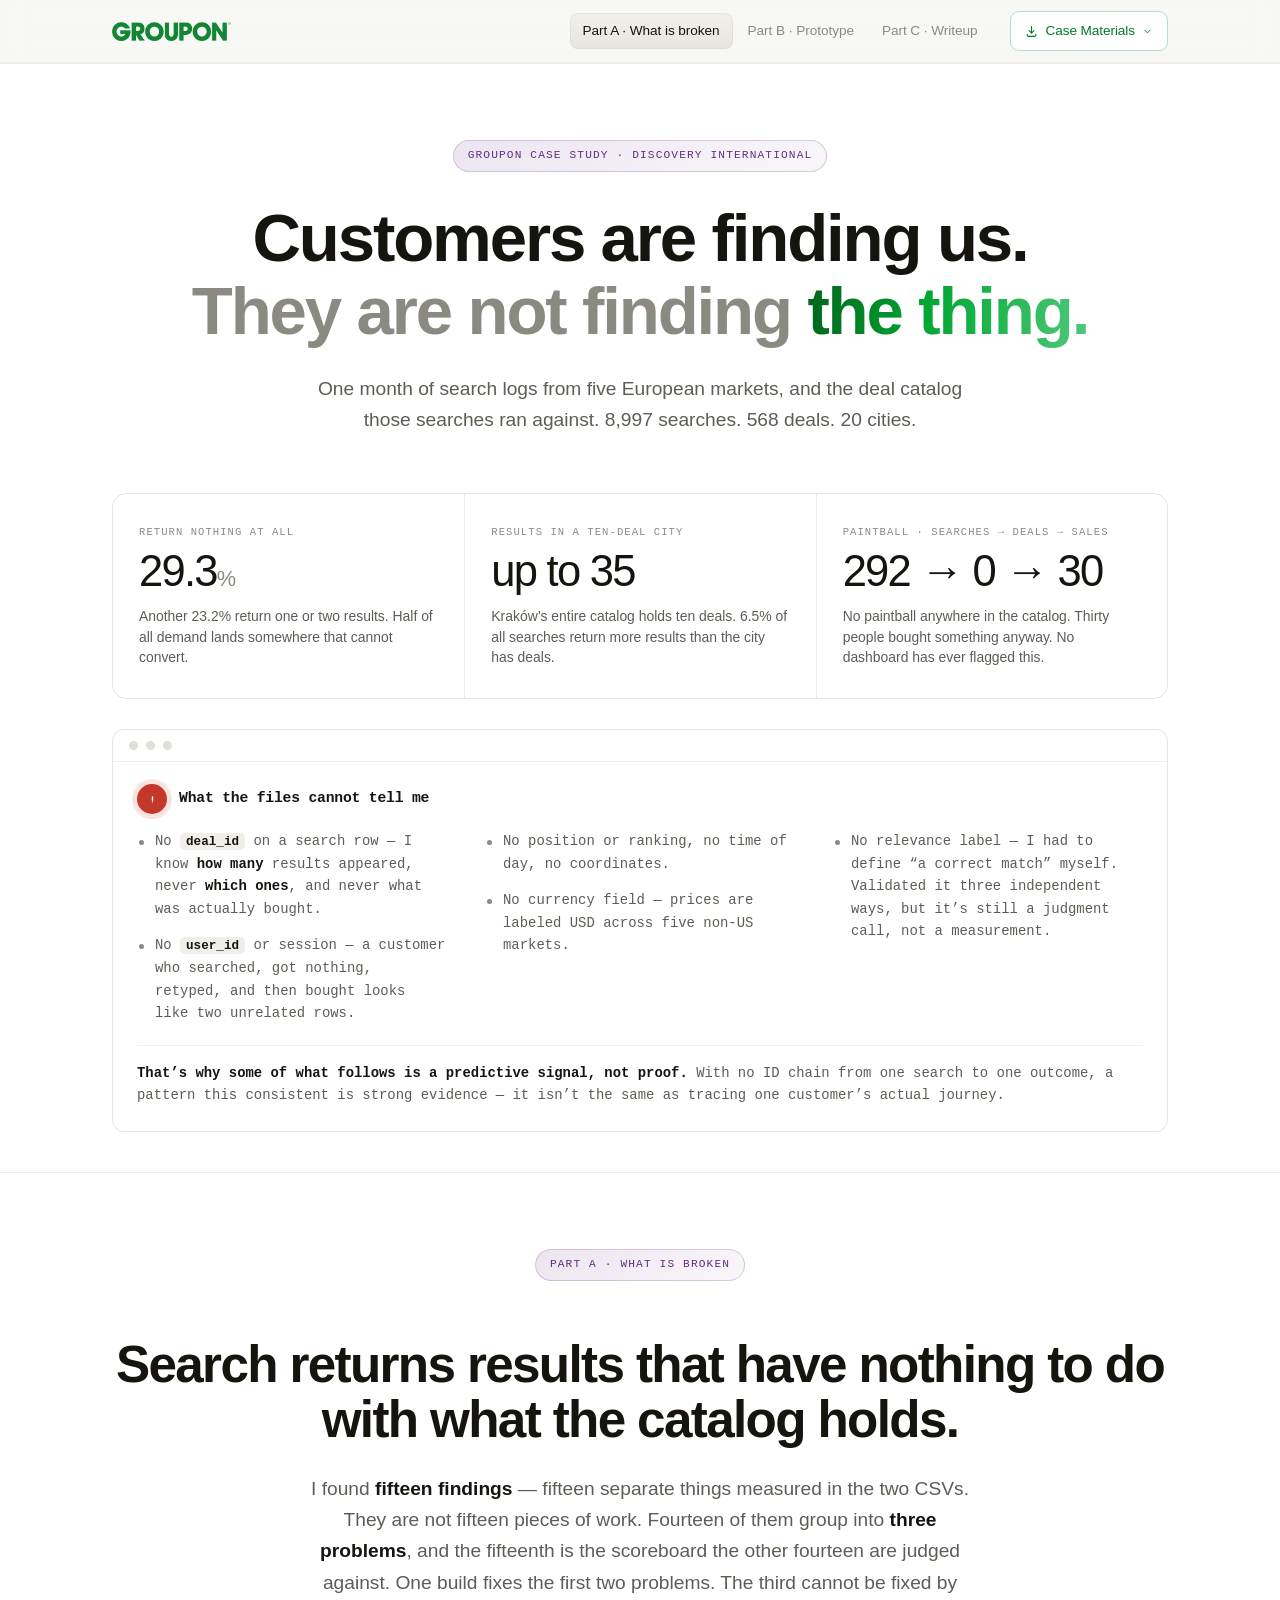
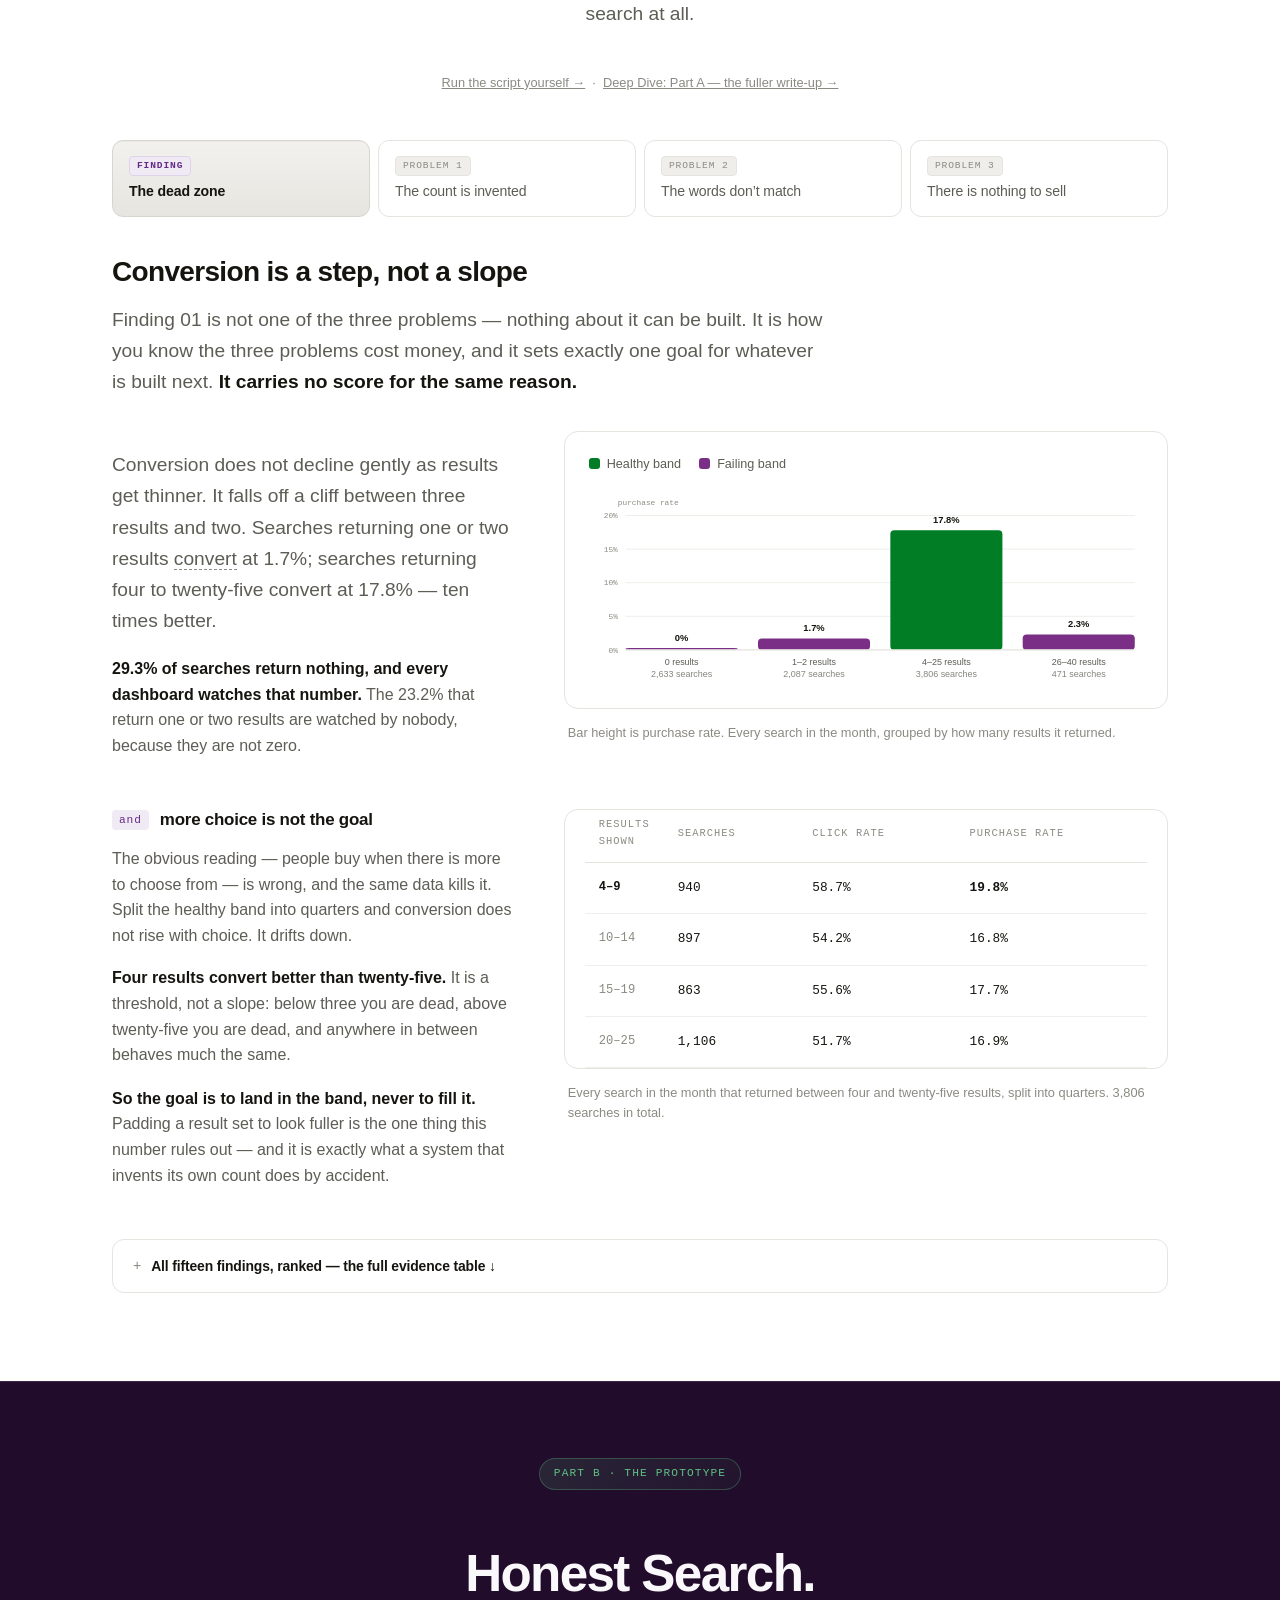
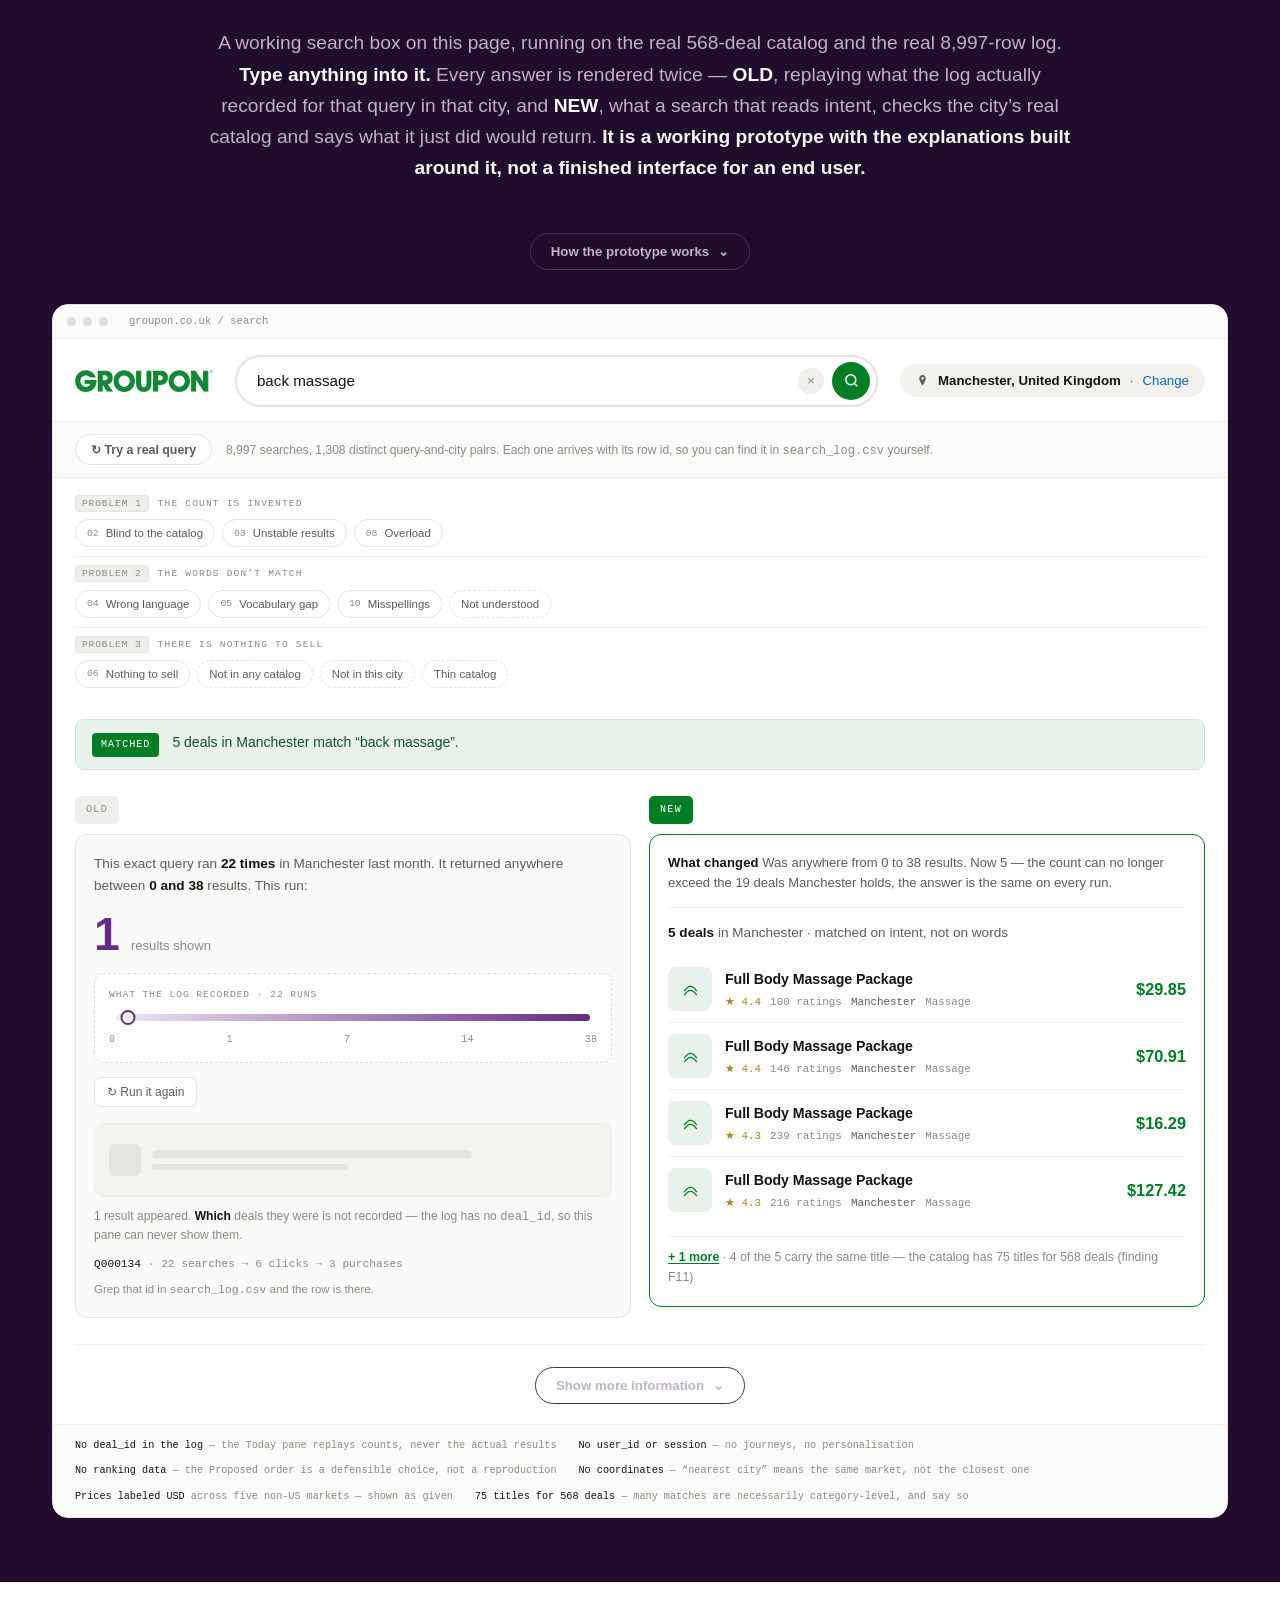
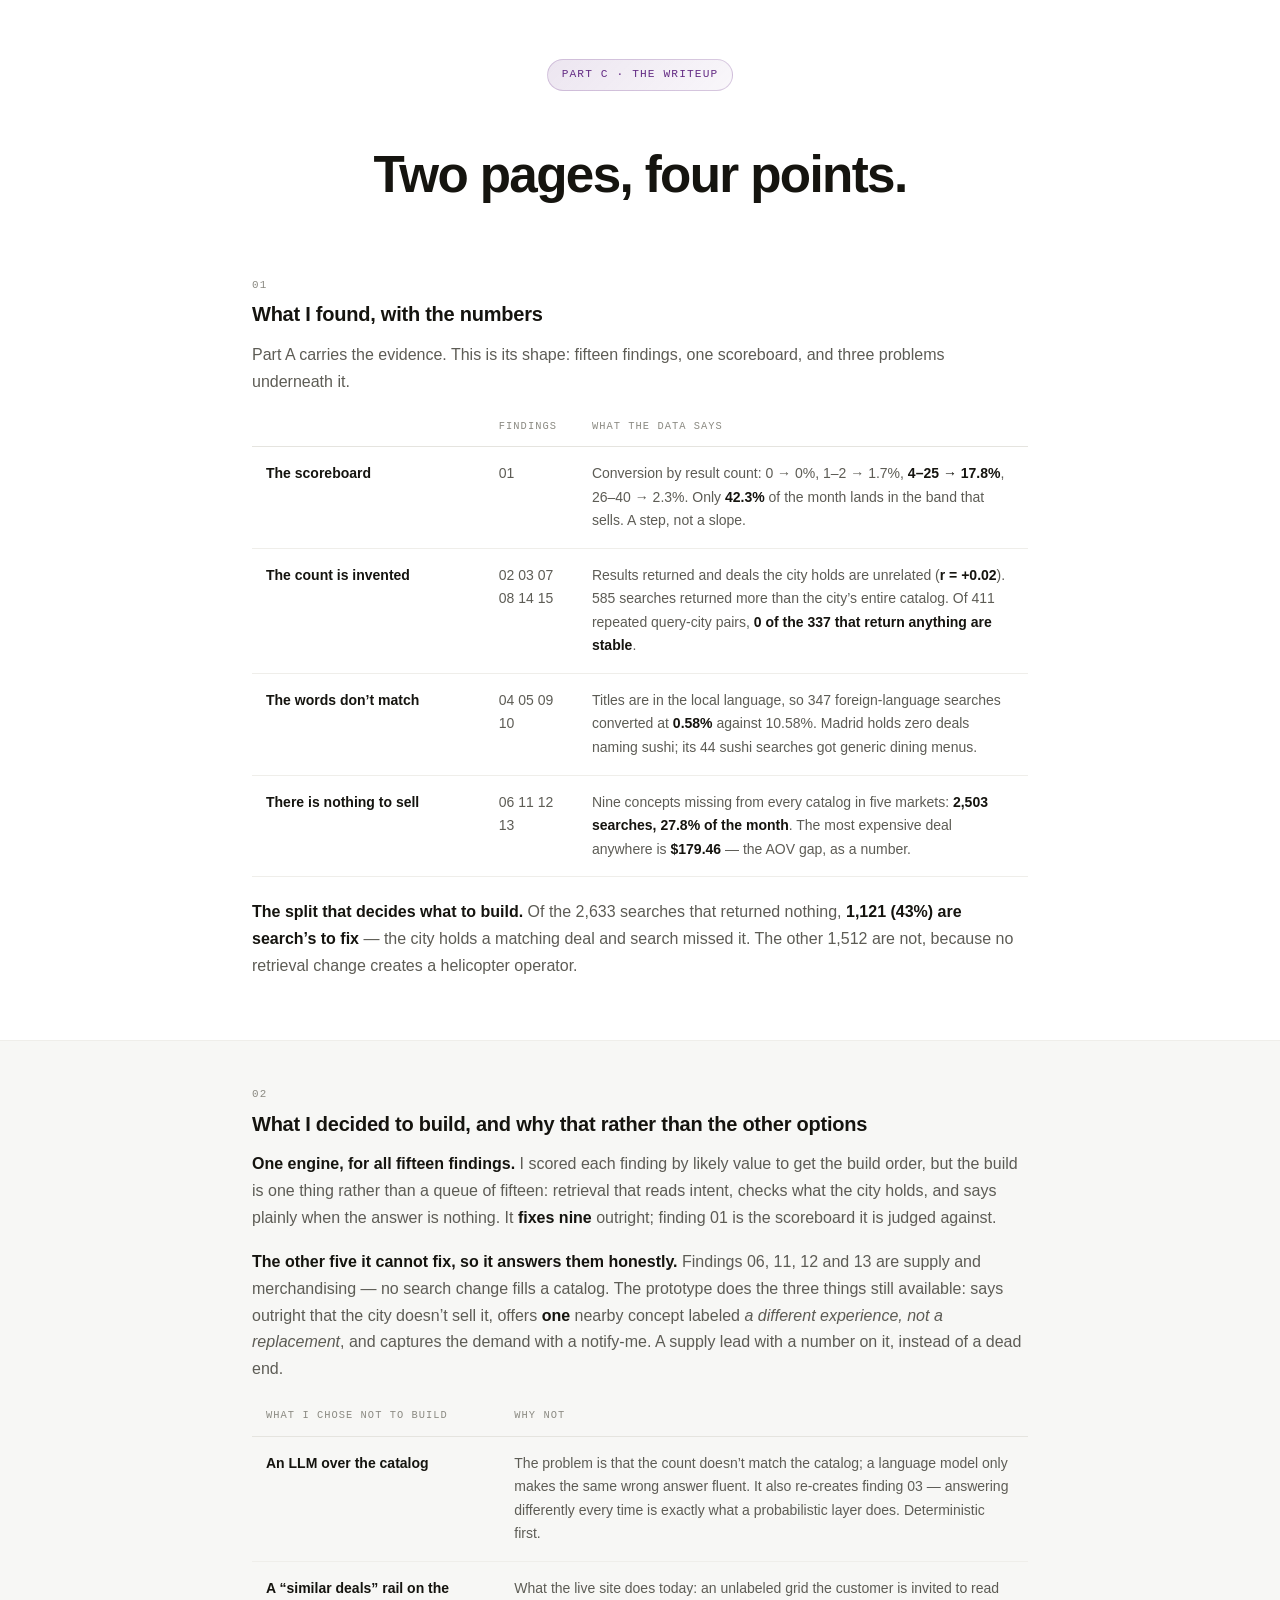
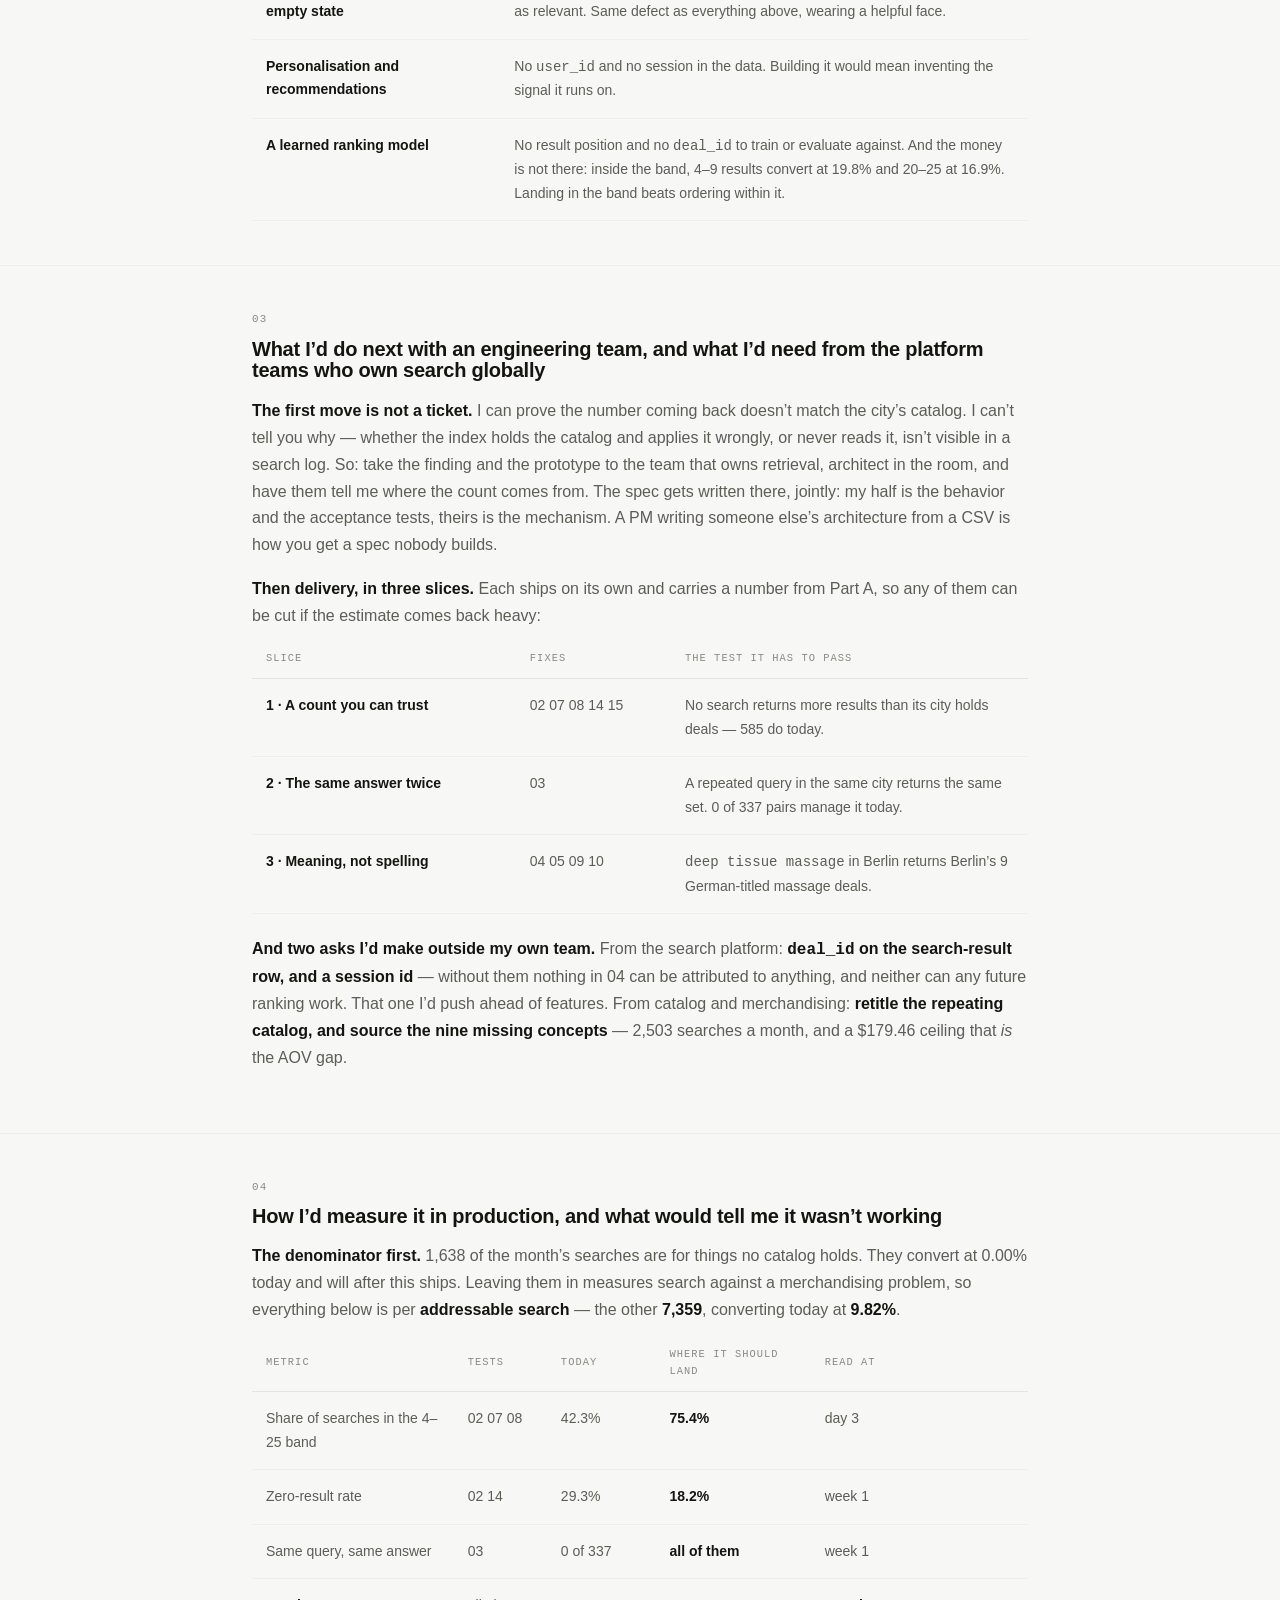
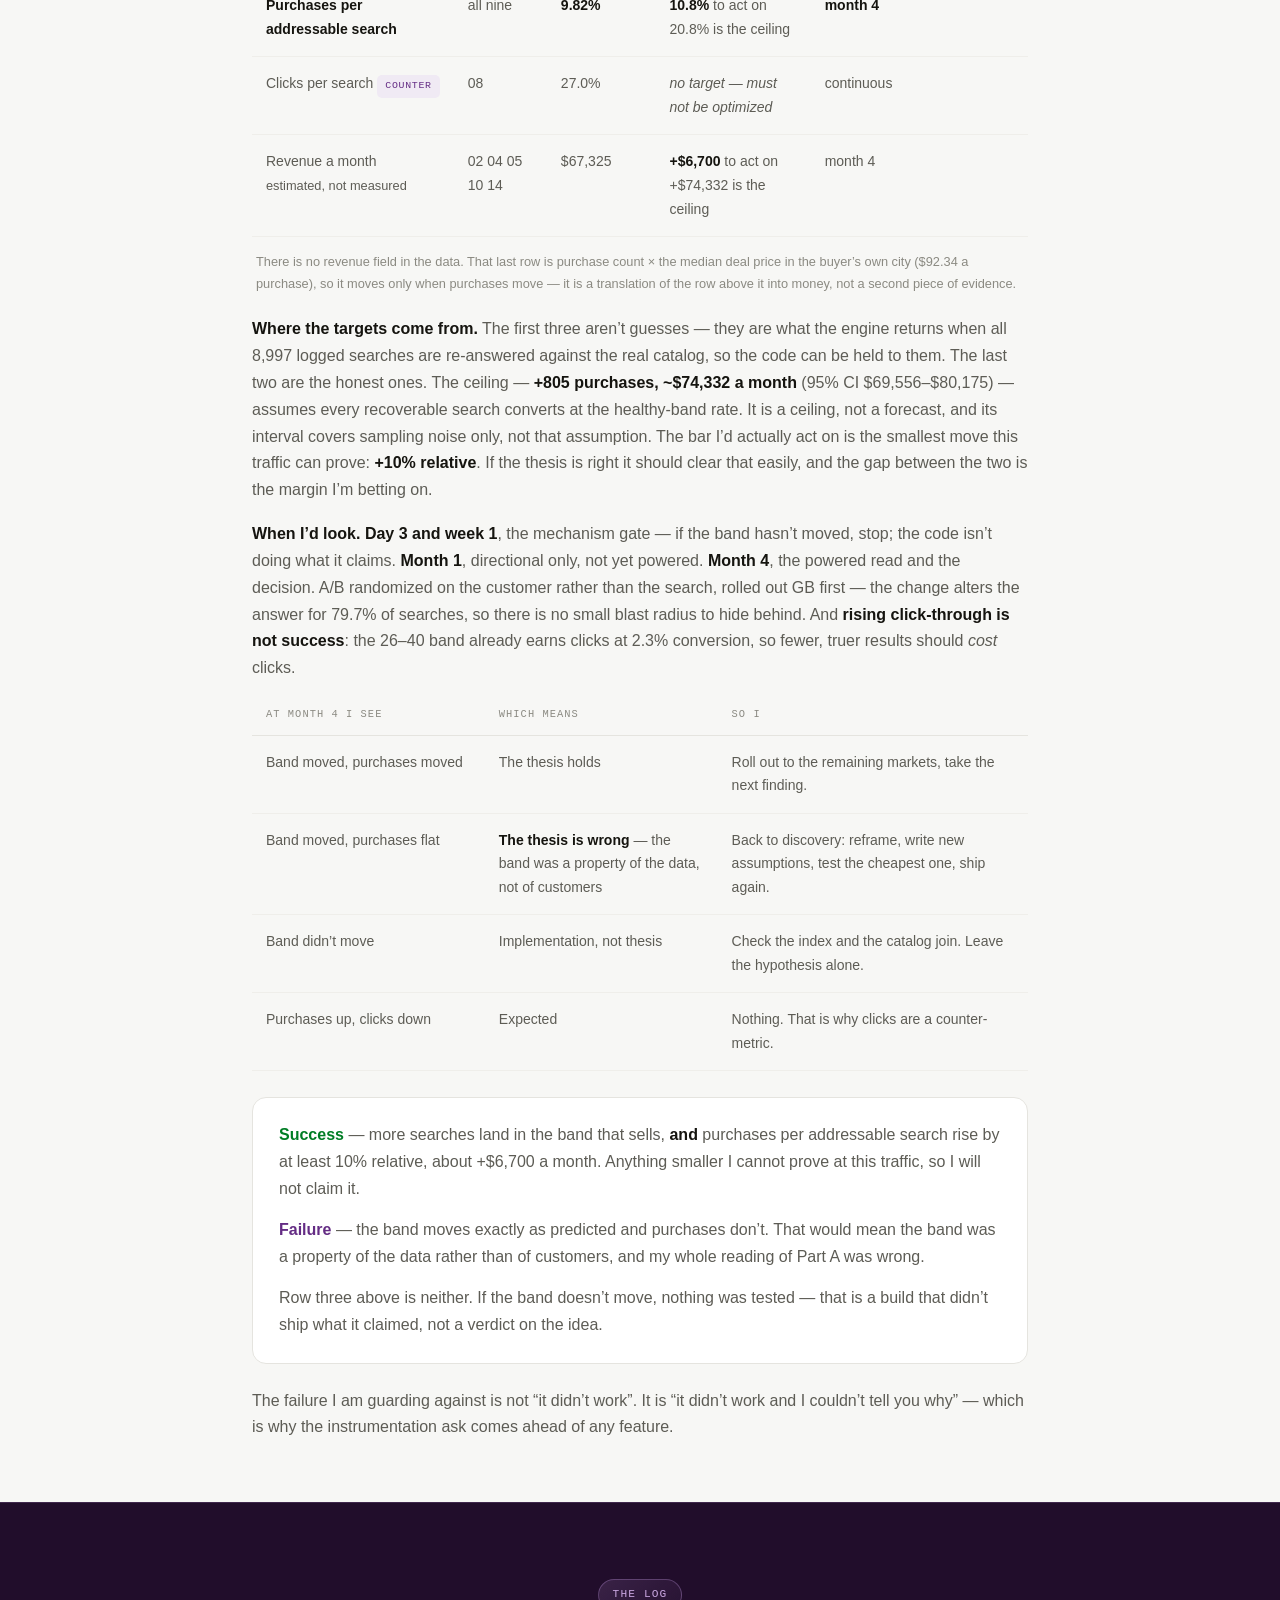
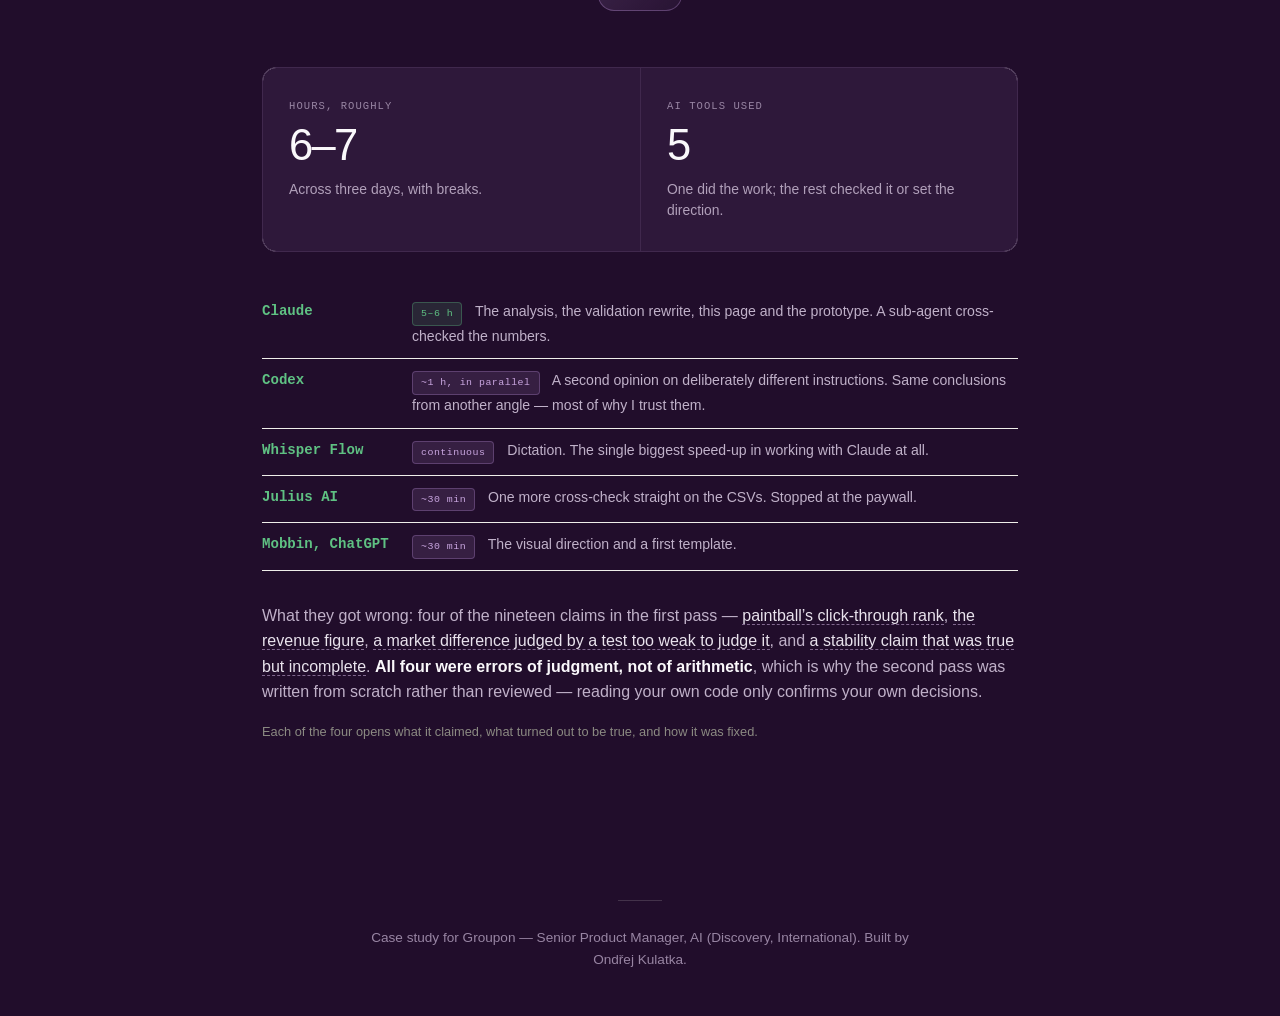
==== commit 25f799ff: "Purple dark sections, wider Part C, US English, and one word for the catalog Four rounds of work tha" ====
--- a/index.html
+++ b/index.html
@@ -249,7 +249,7 @@
 .tip{position:fixed;pointer-events:none;opacity:0;transition:opacity .12s;z-index:200;
   background:var(--ink);color:#fff;padding:9px 12px;border-radius:8px;font-size:.78rem;
   line-height:1.45;max-width:250px}
-.foot{background:#15140F;color:#8B8A82;padding:56px 0;font-size:.85rem}
+.foot{background:#210D2B;color:#9885A3;padding:56px 0;font-size:.85rem}
 .foot h3{color:#fff;margin-bottom:20px}
 .foot a{color:#fff}
 .grid3{display:grid;grid-template-columns:repeat(3,1fr);gap:26px}
@@ -325,28 +325,32 @@
 .warn p:last-child{margin-bottom:0}
 .warn b{color:#5E1F16}
 
-/* ---------- warncard (missing-data card, styled as a code window) ---------- */
-.code.warncard .bar{background:#FDF6F5;border-bottom-color:#F0D3CE}
-.code.warncard .dot{background:#EFC7C0}
-.code.warncard .name{color:#8E2A1E}
+/* ---------- warncard (missing-data card, styled as a code window) ----------
+   Deliberately quiet: the only color is the exclamation mark. Everything else
+   reads as ordinary body copy so the card sits under the three numbers without
+   shouting over them. */
 .wbody{padding:22px 24px 24px}
 .wh{display:flex;align-items:center;gap:12px;margin-bottom:16px}
 .wi{width:30px;height:30px;flex:none;border-radius:50%;background:#C4382A;
   display:grid;place-items:center;box-shadow:0 0 0 5px #FBE4E0}
 .wi svg{width:13px;height:13px;fill:none;stroke:#fff;stroke-width:2.6;stroke-linecap:round}
-.wt{font-size:.92rem;font-weight:660;color:#8E2A1E;letter-spacing:-.014em}
+.wt{font-size:.92rem;font-weight:660;color:var(--ink);letter-spacing:-.014em}
 .wlist{list-style:none;margin:0 0 18px;padding:0}
-.wlist li{position:relative;padding-left:18px;font-size:.87rem;color:#7A3B32;
+.wlist li{position:relative;padding-left:18px;font-size:.87rem;color:var(--ink2);
   line-height:1.62;margin-bottom:10px}
 .wlist li:last-child{margin-bottom:0}
 .wlist li::before{content:"";position:absolute;left:2px;top:.68em;width:5px;height:5px;
-  border-radius:50%;background:#C4382A}
-.wlist b{color:#5E1F16}
-.wlist code{font-family:var(--mono);font-size:.79rem;font-weight:650;color:#8E2A1E;
-  background:#F6DAD5;padding:1px 6px;border-radius:5px}
-.wfoot{font-size:.87rem;color:#7A3B32;line-height:1.62;padding-top:16px;
-  border-top:1px solid #F0D3CE;margin:0}
-.wfoot b{color:#5E1F16}
+  border-radius:50%;background:var(--ink3)}
+.wlist b{color:var(--ink)}
+.wlist code{font-family:var(--mono);font-size:.79rem;font-weight:650;color:var(--ink);
+  background:#EFEEE9;padding:1px 6px;border-radius:5px}
+.wfoot{font-size:.87rem;color:var(--ink2);line-height:1.62;padding-top:16px;
+  border-top:1px solid var(--line2);margin:0}
+.wfoot b{color:var(--ink)}
+.wlist.wide{column-count:3;column-gap:38px;margin-bottom:20px}
+.wlist.wide li{break-inside:avoid;-webkit-column-break-inside:avoid;margin-bottom:14px}
+@media(max-width:860px){.wlist.wide{column-count:2}}
+@media(max-width:620px){.wlist.wide{column-count:1}}
 
 /* ---------- prototype column chips ---------- */
 .px{display:inline-flex;align-items:center;gap:6px;font-family:var(--mono);
@@ -592,11 +596,11 @@
   font-size:.815rem;color:var(--ink2);line-height:1.55}
 .pb-changed b{color:var(--green);font-weight:650;letter-spacing:.01em}
 
-/* ---------- finding → behaviour, for the query on screen ---------- */
+/* ---------- finding → behavior, for the query on screen ---------- */
 /* the explanation sits under the result, quieter than it and clearly separated */
-.pb-behaviour{margin:26px 22px 0;padding:20px 0 0;border-top:1px solid var(--line)}
-.pb-behaviour .pb-bgrid p{color:var(--ink3)}
-.pb-behaviour .pb-bgrid b{color:var(--ink2)}
+.pb-behavior{margin:26px 22px 0;padding:20px 0 0;border-top:1px solid var(--line)}
+.pb-behavior .pb-bgrid p{color:var(--ink3)}
+.pb-behavior .pb-bgrid b{color:var(--ink2)}
 .pb-bhead{display:flex;align-items:center;gap:10px;flex-wrap:wrap;margin-bottom:15px}
 .pb-pill-eyebrow{font-family:var(--mono);font-size:.6rem;letter-spacing:.12em;text-transform:uppercase;
   color:var(--ink3)}
@@ -666,7 +670,7 @@
 .pb-grep{margin:6px 0 0;font-size:.72rem;color:var(--ink3)}
 .pb-zeroline b{font-weight:400;color:var(--ink)}
 @media(max-width:820px){
-  .pb-behaviour,.pb-coverage{margin-left:16px;margin-right:16px}
+  .pb-behavior,.pb-coverage{margin-left:16px;margin-right:16px}
   .pb-chips{padding-left:16px;padding-right:16px}
 }
 
@@ -694,7 +698,7 @@
 /* the explanation is one line until asked for */
 .pb-bhead{display:flex;align-items:center;gap:10px;flex-wrap:wrap;width:100%;
   appearance:none;background:none;border:0;padding:0;margin:0;cursor:pointer;text-align:left;font:inherit}
-.pb-behaviour .pb-bgrid{margin-top:16px}
+.pb-behavior .pb-bgrid{margin-top:16px}
 .pb-bmorelbl{font-family:var(--sans);font-size:.78rem;color:var(--ink3);white-space:nowrap}
 .pb-bhead:hover .pb-bmorelbl{color:var(--ink)}
 .pb-quiet{opacity:.82}
@@ -722,7 +726,7 @@
   transition:border-color .15s,color .15s,background .15s}
 .pb-moretoggle:hover{border-color:var(--green);color:var(--green);background:var(--green-soft)}
 .pb-moretoggle[aria-expanded=true]{border-color:var(--green);color:var(--green);background:var(--green-soft)}
-#pb-more .pb-behaviour{margin-top:22px;padding-top:0;border-top:0}
+#pb-more .pb-behavior{margin-top:22px;padding-top:0;border-top:0}
 @media(max-width:820px){.pb-morebar{margin-left:16px;margin-right:16px}}
 
 /* every card says which city it is in; a card from another city says so louder */
@@ -826,61 +830,65 @@
 /* Part C: its tables carry prose in column one, not the findings table's 01-15 number
    column, so the global mono/34px first-cell style is scoped off here. */
 #partc td:first-child{font-family:var(--sans);font-size:.875rem;color:var(--ink2);width:auto}
+/* The write-up read as a narrow ribbon and its tables (min-width up to 620px) had barely
+   30px of slack inside a 720px column. Wider measure, slightly opener leading to match. */
+#partc .narrow{max-width:840px}
+#partc p,#partc .lede,#partc td{line-height:1.68}
 
 /* PB:LOG-DARK */
-#log{background:#15140F;color:#F2F1ED}
-#log .hero,#log .hero+section,#log section{background:#15140F;border-top-color:#2C2A24}
-#log h1,#log h3,#log b,#log strong{color:#F7F6F2}
-#log h1 .dim{color:#8B8A82}
-#log .lede,#log .sub,#log p{color:#B9B7AE}
+#log{background:#210D2B;color:#F6F2F7}
+#log .hero,#log .hero+section,#log section{background:#210D2B;border-top-color:#40284D}
+#log h1,#log h3,#log b,#log strong{color:#FAF8FB}
+#log h1 .dim{color:#9885A3}
+#log .lede,#log .sub,#log p{color:#C0B1C9}
 #log .pill{border-color:rgba(185,143,214,.34);color:#C9A6E0;
   background:linear-gradient(135deg,rgba(185,143,214,.16),rgba(185,143,214,.05))}
-#log .stat{background:#1D1B16;border-color:#2C2A24}
-#log .stat .k{color:#8B8A82}
-#log .stat .n{color:#F7F6F2}
-#log .stat .d{color:#A9A79E}
-#log .stats{border-color:#2C2A24}
+#log .stat{background:#2E183A;border-color:#40284D}
+#log .stat .k{color:#9885A3}
+#log .stat .n{color:#FAF8FB}
+#log .stat .d{color:#B1A0BA}
+#log .stats{border-color:#40284D}
 #log .toolt{width:100%;border-collapse:collapse}
-#log .toolt td{padding:11px 0;border-top:1px solid #2C2A24;font-size:.88rem;color:#B9B7AE;
+#log .toolt td{padding:11px 0;border-top:1px solid #40284D;font-size:.88rem;color:#C0B1C9;
   line-height:1.55;vertical-align:top}
 #log .toolt tr:first-child td{border-top:0}
 #log .toolt td:first-child{width:150px;padding-right:20px;white-space:nowrap;color:#5FC183}
 #log .toolt td:first-child b{color:#5FC183;font-weight:650}
-#log .mono{color:#A9A79E}
+#log .mono{color:#B1A0BA}
 
 /* PB:TCHIP */
 #log .tchip{display:inline-block;font-family:var(--mono);font-size:.62rem;letter-spacing:.05em;
   padding:3px 8px;border-radius:4px;margin-right:9px;white-space:nowrap;
   background:rgba(185,143,214,.14);color:#C9A6E0;border:1px solid rgba(185,143,214,.3)}
 #log .tchip.g{background:rgba(95,193,131,.14);color:#5FC183;border-color:rgba(95,193,131,.32)}
-#log .toolt td b{color:#F7F6F2}
+#log .toolt td b{color:#FAF8FB}
 #log .toolt td:first-child b{color:#5FC183}
-#log .def{border-bottom-color:#6E6C63;color:#E6E4DE}
+#log .def{border-bottom-color:#80678E;color:#E9E3ED}
 #log .def:hover{color:#5FC183;border-bottom-color:#5FC183}
 
 /* PB:PARTB-DARK */
 /* The prototype is the centrepiece, and a white frame on a white section floats. Dark ground,
    light product screen — and the frame's own tokens are reset so nothing leaks inside it. */
-#partb{background:#15140F;color:#F2F1ED}
-#partb .hero,#partb .hero+section,#partb section{background:#15140F;border-top-color:#2C2A24}
-#partb h1{color:#F7F6F2}
-#partb .hero .lede{color:#B9B7AE}
-#partb .hero .lede b{color:#F7F6F2}
+#partb{background:#210D2B;color:#F6F2F7}
+#partb .hero,#partb .hero+section,#partb section{background:#210D2B;border-top-color:#40284D}
+#partb h1{color:#FAF8FB}
+#partb .hero .lede{color:#C0B1C9}
+#partb .hero .lede b{color:#FAF8FB}
 #partb .pill{border-color:rgba(95,193,131,.30);color:#5FC183;
   background:linear-gradient(135deg,rgba(95,193,131,.14),rgba(95,193,131,.04))}
-#partb .pb-moretoggle{background:transparent;border-color:#33302A;color:#B9B7AE}
+#partb .pb-moretoggle{background:transparent;border-color:#482E56;color:#C0B1C9}
 #partb .pb-moretoggle:hover,#partb .pb-moretoggle[aria-expanded=true]{
   background:rgba(95,193,131,.12);border-color:rgba(95,193,131,.4);color:#5FC183}
-#partb .pb-howto{border-top-color:#2C2A24}
-#partb .howto p{color:#B9B7AE}
-#partb .howto b{color:#F7F6F2}
+#partb .pb-howto{border-top-color:#40284D}
+#partb .howto p{color:#C0B1C9}
+#partb .howto b{color:#FAF8FB}
 #partb .hn{background:rgba(95,193,131,.14);border-color:rgba(95,193,131,.32);color:#5FC183}
 /* everything inside the product screen goes back to the page's own light palette */
 #partb .pb-frame{color:var(--ink)}
 #partb .pb-frame b,#partb .pb-frame strong{color:var(--ink)}
 
 /* PB:FOOT-RULE */
-/* One short centred hairline, not a full-width rule: the footer sits on the same dark ground as
+/* One short centered hairline, not a full-width rule: the footer sits on the same dark ground as
    the log, so a bright edge-to-edge line reads as a bar rather than a separator. */
 .foot{border-top:0;text-align:center}
 .foot .wrap::before{content:"";display:block;width:44px;height:1px;
@@ -924,10 +932,10 @@
 <!-- ============ SETUP ============ -->
 <div id="setup">
 
-<div class="hero"><div class="wrap">
+<div class="hero" style="padding-bottom:14px"><div class="wrap">
   <span class="pill">Groupon Case Study · Discovery International</span>
   <h1>Customers are finding us.<br><span class="dim">They are not finding </span><span class="grad">the thing.</span></h1>
-  <p class="lede">One month of search logs from five European markets, and the deal inventory
+  <p class="lede">One month of search logs from five European markets, and the deal catalog
   those searches ran against. 8,997 searches. 568 deals. 20 cities.</p>
 </div></div>
 
@@ -942,53 +950,35 @@
     <div class="stat">
       <div class="k">Results in a ten-deal city</div>
       <div class="n">up to 35</div>
-      <div class="d">Krak&oacute;w's entire catalogue holds ten deals. 6.5% of all searches return
+      <div class="d">Krak&oacute;w’s entire catalog holds ten deals. 6.5% of all searches return
       more results than the city has deals.</div>
     </div>
     <div class="stat">
       <div class="k">Paintball &middot; searches &rarr; deals &rarr; sales</div>
       <div class="n">292 <span class="dim">&rarr;</span> 0 <span class="dim">&rarr;</span> 30</div>
-      <div class="d">No paintball anywhere in the catalogue. Thirty people bought something
+      <div class="d">No paintball anywhere in the catalog. Thirty people bought something
       anyway. No dashboard has ever flagged this.</div>
     </div>
   </div>
-</div></section>
-<section><div class="wrap">
-  <div class="split">
-    <div>
-      <p class="eyebrow">The data</p>
-      <h2>What I had, how I approached it, and what it cannot tell me.</h2>
-      <p class="lede" style="margin-top:22px">Two CSVs, unmodified: a month of search logs and
-      the deal catalogue those searches ran against. No cleaning, no outlier removal, no
-      reweighting — every number on this page reproduces from them exactly as they shipped.</p>
-      <p class="sub" style="margin-top:18px">Three passes, each one checking the one before it.
-      <b>Explore</b> first, with no interpretation at all — just what the files contain. Then
-      <b>find</b> the fifteen findings, mapping queries to intent and deals to inventory. Then
-      <b>validate</b> — a second script, written from zero, whose only job was to try to break
-      the first one.</p>
-    </div>
-    <div>
-      <div class="code warncard">
-        <div class="bar"><span class="dot"></span><span class="dot"></span><span class="dot"></span>
-          <span class="name">what_the_files_cannot_tell_me</span></div>
-        <div class="wbody">
-          <div class="wh"><span class="wi"><svg viewBox="0 0 24 24"><path d="M12 7.2v6.3"/><circle cx="12" cy="16.6" r="1.15" fill="#fff" stroke="none"/></svg></span>
-            <span class="wt">What the files cannot tell me</span></div>
-          <ul class="wlist">
-            <li>No <code>deal_id</code> on a search row — I know <b>how many</b> results
-            appeared, never <b>which ones</b>, and never what was actually bought.</li>
-            <li>No <code>user_id</code> or session — a customer who searched, got nothing,
-            retyped, and then bought looks like two unrelated rows.</li>
-            <li>No position or ranking, no time of day, no coordinates.</li>
-            <li>No currency field — prices are labelled USD across five non-US markets.</li>
-            <li>No relevance label — I had to define "a correct match" myself. Validated it
-            three independent ways, but it's still a judgement call, not a measurement.</li>
-          </ul>
-          <p class="wfoot"><b>That's why some of what follows is a predictive signal, not
-          proof.</b> With no ID chain from one search to one outcome, a pattern this consistent
-          is strong evidence — it isn't the same as tracing one customer's actual journey.</p>
-        </div>
-      </div>
+
+  <div class="code warncard wide" style="margin-top:30px">
+    <div class="bar"><span class="dot"></span><span class="dot"></span><span class="dot"></span></div>
+    <div class="wbody">
+      <div class="wh"><span class="wi"><svg viewBox="0 0 24 24"><path d="M12 7.2v6.3"/><circle cx="12" cy="16.6" r="1.15" fill="#fff" stroke="none"/></svg></span>
+        <span class="wt">What the files cannot tell me</span></div>
+      <ul class="wlist wide">
+        <li>No <code>deal_id</code> on a search row &mdash; I know <b>how many</b> results
+        appeared, never <b>which ones</b>, and never what was actually bought.</li>
+        <li>No <code>user_id</code> or session &mdash; a customer who searched, got nothing,
+        retyped, and then bought looks like two unrelated rows.</li>
+        <li>No position or ranking, no time of day, no coordinates.</li>
+        <li>No currency field &mdash; prices are labeled USD across five non-US markets.</li>
+        <li>No relevance label &mdash; I had to define “a correct match” myself. Validated it
+        three independent ways, but it’s still a judgment call, not a measurement.</li>
+      </ul>
+      <p class="wfoot"><b>That’s why some of what follows is a predictive signal, not
+      proof.</b> With no ID chain from one search to one outcome, a pattern this consistent
+      is strong evidence &mdash; it isn’t the same as tracing one customer’s actual journey.</p>
     </div>
   </div>
 </div></section>
@@ -999,7 +989,7 @@
 <div class="hero" style="padding-bottom:22px"><div class="wrap">
   <span class="pill">Part A · What is broken</span>
   <h1 style="font-size:clamp(2rem,4.4vw,3.2rem);margin-top:26px">Search returns results that have
-  nothing to do with what the catalogue holds.</h1>
+  nothing to do with what the catalog holds.</h1>
   <p class="lede">I found <b>fifteen findings</b> — fifteen separate things measured in the two
   CSVs. They are not fifteen pieces of work. Fourteen of them group into <b>three problems</b>, and
   the fifteenth is the scoreboard the other fourteen are judged against. One build fixes the first
@@ -1011,7 +1001,7 @@
 <div class="ftabs" role="tablist" aria-label="The scoreboard and the three problems">
   <button role="tab" id="ft0" aria-controls="f0" aria-selected="true"><span class="tno f">Finding</span><span>The dead zone</span></button>
   <button role="tab" id="ft1" aria-controls="f1" aria-selected="false"><span class="tno p">Problem 1</span><span>The count is invented</span></button>
-  <button role="tab" id="ft2" aria-controls="f2" aria-selected="false"><span class="tno p">Problem 2</span><span>The words don't match</span></button>
+  <button role="tab" id="ft2" aria-controls="f2" aria-selected="false"><span class="tno p">Problem 2</span><span>The words don’t match</span></button>
   <button role="tab" id="ft3" aria-controls="f3" aria-selected="false"><span class="tno p">Problem 3</span><span>There is nothing to sell</span></button>
 </div>
 
@@ -1073,13 +1063,12 @@
 <div id="f1" role="tabpanel" aria-labelledby="ft1" hidden>
   <h3>The count is invented</h3>
   <p class="lede narrow" style="margin:16px 0 34px 0">The number of results a search returns is
-  produced without looking at the catalogue. That single defect shows up four ways — as no
-  correlation with stock, as counts that cannot exist, as an answer that changes on every run, and
+  produced without looking at the catalog. That single defect shows up four ways — as no correlation with the catalog, as counts that cannot exist, as an answer that changes on every run, and
   as pages of forty. <b>Search fixes all four, and one change fixes them together.</b></p>
 <div class="split">
     <div>
-      <p class="fname"><span class="fnum">02</span>Blind to stock</p>
-      <p class="lede" style="margin-top:18px">Manchester's entire catalogue is <b>nineteen deals</b>.
+      <p class="fname"><span class="fnum">02</span>Blind to the catalog</p>
+      <p class="lede" style="margin-top:18px">Manchester’s entire catalog is <b>nineteen deals</b>.
       A search for <span class="mono">gym</span> there returned <b>thirty-five</b>. That is not a
       ranking problem or a relevance problem — the result count is produced without ever looking
       at what the city holds.</p>
@@ -1090,9 +1079,9 @@
       many deals in that city genuinely match what the customer asked for, then compared it with
       how many results the system returned. If retrieval worked, the two would rise together. They
       do not move together at all: <b><a class="def" data-def="r" href="#">r</a> = +0.02</b>.</p>
-      <p class="sub">That number depends on my definition of "matching", so I tested three. My own
-      intent map gives +0.02. The catalogue's own five categories give +0.01. No map at all —
-      just every deal in the city — gives +0.02. <b>The finding is not my judgement. It is in
+      <p class="sub">That number depends on my definition of “matching”, so I tested three. My own
+      intent map gives +0.02. The catalog’s own five categories give +0.01. No map at all —
+      just every deal in the city — gives +0.02. <b>The finding is not my judgment. It is in
       the data.</b></p>
       <p class="cap" style="margin-top:6px">Findings 02 and 07 in the table below are the same
       defect at two altitudes — the correlation is the measurement, the impossible counts are the
@@ -1108,7 +1097,7 @@
 <div class="split">
     <div>
       <p class="fname"><span class="fnum">03</span>Unstable results</p>
-      <p class="lede" style="margin-top:18px">Inventory is a single monthly snapshot. It does not
+      <p class="lede" style="margin-top:18px">The catalog is a single monthly snapshot. It does not
       change. Yet a repeated query in a fixed city swings from zero results to forty across
       thirty days.</p>
       <p class="sub">Of the 411 query-and-city pairs searched at least eight times, 337 ever return
@@ -1134,10 +1123,10 @@
 </div>
 
 <div id="f2" role="tabpanel" aria-labelledby="ft2" hidden>
-  <h3>The words don't match</h3>
+  <h3>The words don’t match</h3>
   <p class="lede narrow" style="margin:16px 0 34px 0">Matching happens on the string the customer
   typed, against titles written by someone else, in another language, in package words rather than
-  product words. <b>Search fixes most of this; retitling the catalogue is merchandising's half.</b></p>
+  product words. <b>Search fixes most of this; retitling the catalog is merchandising’s half.</b></p>
 <div class="split">
     <div>
       <p class="fname"><span class="fnum">04</span>Wrong language</p>
@@ -1166,68 +1155,68 @@
     <div>
       <p class="fname"><span class="fnum">05</span>Vocabulary gap</p>
       <p class="lede" style="margin-top:18px">Customers search for 128 distinct things. The
-      catalogue has 75 titles, and names them things nobody types:
+      catalog has 75 titles, and names them things nobody types:
       <span class="mono">Full Body Massage Package</span>,
       <span class="mono">Tasting Menu for Two</span>,
       <span class="mono">Unlimited Fitness Classes</span>.</p>
       <p class="sub">Those three generic families — massage, dining, classes — are 256 of the 568
-      deals. <b>45% of everything on the shelf, described in words no customer has ever
+      deals. <b>45% of everything in the catalog, described in words no customer has ever
       searched.</b></p>
     </div>
     <div>
       <div class="chart">
-        <div class="legend"><span><i style="background:var(--c-yes)"></i>Inventory exists</span>
-          <span><i style="background:var(--c-no)"></i>No matching inventory</span>
-          <span><i id="sw-adv"></i>No inventory · high-ticket</span></div>
+        <div class="legend"><span><i style="background:var(--c-yes)"></i>In the catalog</span>
+          <span><i style="background:var(--c-no)"></i>Not in the catalog</span>
+          <span><i id="sw-adv"></i>Not in the catalog · high-ticket</span></div>
         <svg id="c-demand" viewBox="0 0 720 640"></svg>
       </div>
       <p class="cap">Bar length is searches in the month. Every concept customers asked for,
-      ordered by demand. 256 is a construction, not a measurement: the three catalogue categories whose titles are generic, added together. Counting strictly by keywords in the title gives 159.</p>
+      ordered by demand. 256 is a construction, not a measurement: the three catalog categories whose titles are generic, added together. Counting strictly by keywords in the title gives 159.</p>
     </div>
   </div>
-  <p class="cap" style="margin-top:20px">Findings 09 and 10 — inventory nobody searches by name, and
+  <p class="cap" style="margin-top:20px">Findings 09 and 10 — a catalog nobody searches by name, and
   misspellings that return the wrong results — belong to this problem and sit in the table below.</p>
 </div>
 
 <div id="f3" role="tabpanel" aria-labelledby="ft3" hidden>
   <h3>There is nothing to sell</h3>
-  <p class="lede narrow" style="margin:16px 0 34px 0">No retrieval change creates inventory. This is
+  <p class="lede narrow" style="margin:16px 0 34px 0">No retrieval change fills a catalog. This is
   the quarter of the month that no version of search can answer — and the reason average order value
   outside the US runs at roughly 60% of US levels.</p>
   <div class="split">
     <div>
       <p class="fname"><span class="fnum">06</span>Nothing to sell</p>
       <p class="lede" style="margin-top:18px"><b>2,503 searches — 27.8% of the month — ask for one of
-      nine things the catalogue does not hold in any of the twenty cities.</b> Not thin supply. None.</p>
+      nine things the catalog does not hold in any of the twenty cities.</b> Not thin supply. None.</p>
       <p class="sub"><b>Six of them are high-ticket:</b> skydiving, helicopter tours, hot-air
       balloons, rafting, supercar track days, shark diving. 1,638 searches, and the largest number of
       results any of them ever returned is <b>zero</b>. Zero clicks. Zero revenue. Every time.</p>
       <p class="sub"><b>Three are ordinary-priced, and they are worse:</b> paintball, bowling and
       eyelash extensions. 865 searches — and unlike the six, these returned <b>up to forty results,
-      took 300 clicks and ended in 83 purchases.</b> Against inventory that does not exist. Whatever
+      took 300 clicks and ended in 83 purchases.</b> Against a catalog that does not hold them. Whatever
       those 83 people bought, it was not what they searched for, and no dashboard has ever flagged it.</p>
       <p class="sub">And the ceiling underneath all of it: <b>the most expensive deal in the entire
-      catalogue costs $179.46.</b> The median is $92. A customer who arrived ready to spend €400 has
+      catalog costs $179.46.</b> The median is $92. A customer who arrived ready to spend €400 has
       nothing to buy.</p>
-      <p class="cap" style="margin-top:6px">1,638 = the 1,512 rows labelled <span class="mono">no-inventory intent</span>
+      <p class="cap" style="margin-top:6px">1,638 = the 1,512 rows labeled <span class="mono">no-inventory intent</span>
       in <span class="mono">searches_classified.csv</span> plus 126 misspellings of the same six concepts
       (<span class="mono">shark diiving</span>, <span class="mono">helicopeer tour</span>). They are 62.2%
-      of the month's 2,633 zero-result searches.</p>
+      of the month’s 2,633 zero-result searches.</p>
     </div>
     <div>
       <div class="stats" style="grid-template-columns:1fr">
-        <div class="stat"><div class="k">Searches for things we stock nowhere</div>
+        <div class="stat"><div class="k">Searches for things the catalog never holds</div>
           <div class="n">2,503</div><div class="d">27.8% of the month, across nine concepts</div></div>
-        <div class="stat"><div class="k">Deals in the catalogue that serve them</div>
+        <div class="stat"><div class="k">Deals in the catalog that serve them</div>
           <div class="n">0</div><div class="d">In any city, in any of the five markets</div></div>
-        <div class="stat"><div class="k">Purchases made anyway, against no inventory</div>
+        <div class="stat"><div class="k">Purchases made anyway, against an empty catalog</div>
           <div class="n">83</div><div class="d">From the 865 paintball, bowling and eyelash searches</div></div>
         <div class="stat"><div class="k">Most expensive deal available anywhere</div>
           <div class="n">$179<em>.46</em></div><div class="d">Median $92. Prices run almost uniformly from $13 to $180.</div></div>
       </div>
     </div>
   </div>
-  <p class="cap" style="margin-top:20px">Findings 11, 12 and 13 — the catalogue repeating itself, one
+  <p class="cap" style="margin-top:20px">Findings 11, 12 and 13 — the catalog repeating itself, one
   deal in five rated below 4.0, and instant booking collapsing outside the UK — are the same problem
   in merchandising and operations, and sit in the table below.</p>
 </div>
@@ -1263,15 +1252,15 @@
       <td><span class="px no">Frames it</span></td></tr>
     <tr class="icerow" data-for="01" hidden><td></td><td colspan="6"><div class="ice">
       <p class="icewhy">Not a defect, so there is nothing to score. It is the measure the other fourteen are judged against.</p></div></td></tr>
-    <tr class="frow" data-n="02" data-score="400"><td>02</td><td><b>Blind to stock</b><br>
-      <span class="sub">The count and the catalogue are unrelated, under three definitions of matching</span>
+    <tr class="frow" data-n="02" data-score="400"><td>02</td><td><b>Blind to the catalog</b><br>
+      <span class="sub">The count and the catalog are unrelated, under three definitions of matching</span>
       <a class="up" data-go="ft1" href="#parta">Read it ↑</a></td>
       <td class="n">r = +0.02</td><td><span class="tag hi">High</span></td>
       <td class="n"><button type="button" class="icebtn">10 <span>×</span> 10 <span>×</span> 4 = <b>400</b></button></td>
       <td><span class="ptag p1">The count is invented</span></td>
       <td><span class="px yes">Fixes it</span></td></tr>
     <tr class="icerow" data-for="02" hidden><td></td><td colspan="6"><div class="ice"><div class="icecol"><b>Impact 10</b><span>How many searches, and how much money, it touches.</span></div><div class="icecol"><b>Confidence 10</b><span>How sure I am this is really the problem.</span></div><div class="icecol"><b>Ease 4</b><span>Fixable in search, or does it need buying, suppliers and months?</span></div>
-      <p class="icewhy">The largest impact of any search defect, and certain — but it lives in the platform's retrieval layer, so Ease is 4.</p></div></td></tr>
+      <p class="icewhy">The largest impact of any search defect, and certain — but it lives in the platform’s retrieval layer, so Ease is 4.</p></div></td></tr>
     <tr class="frow" data-n="03" data-score="360"><td>03</td><td><b>Unstable results</b><br>
       <span class="sub">Not one query-city pair that returns anything returns it stably</span>
       <a class="up" data-go="ft1" href="#parta">Read it ↑</a></td>
@@ -1286,21 +1275,21 @@
       <a class="up" data-go="ft2" href="#parta">Read it ↑</a></td>
       <td class="n">2 sales in 347</td><td><span class="tag hi">High</span></td>
       <td class="n"><button type="button" class="icebtn">6 <span>×</span> 9 <span>×</span> 7 = <b>378</b></button></td>
-      <td><span class="ptag p2">The words don't match</span></td>
+      <td><span class="ptag p2">The words don’t match</span></td>
       <td><span class="px yes">Fixes it</span></td></tr>
     <tr class="icerow" data-for="04" hidden><td></td><td colspan="6"><div class="ice"><div class="icecol"><b>Impact 6</b><span>How many searches, and how much money, it touches.</span></div><div class="icecol"><b>Confidence 9</b><span>How sure I am this is really the problem.</span></div><div class="icecol"><b>Ease 7</b><span>Fixable in search, or does it need buying, suppliers and months?</span></div>
       <p class="icewhy">Not a large share of the month, but the worst conversion inside it, and the fix is entirely within search.</p></div></td></tr>
     <tr class="frow" data-n="05" data-score="432"><td>05</td><td><b>Vocabulary gap</b><br>
-      <span class="sub">Customers type product words; the catalogue writes package words</span>
+      <span class="sub">Customers type product words; the catalog writes package words</span>
       <a class="up" data-go="ft2" href="#parta">Read it ↑</a></td>
       <td class="n">73.5%</td><td><span class="tag hi">High</span></td>
       <td class="n"><button type="button" class="icebtn">9 <span>×</span> 8 <span>×</span> 6 = <b>432</b></button></td>
-      <td><span class="ptag p2">The words don't match</span></td>
+      <td><span class="ptag p2">The words don’t match</span></td>
       <td><span class="px yes">Fixes it</span></td></tr>
     <tr class="icerow" data-for="05" hidden><td></td><td colspan="6"><div class="ice"><div class="icecol"><b>Impact 9</b><span>How many searches, and how much money, it touches.</span></div><div class="icecol"><b>Confidence 8</b><span>How sure I am this is really the problem.</span></div><div class="icecol"><b>Ease 6</b><span>Fixable in search, or does it need buying, suppliers and months?</span></div>
-      <p class="icewhy">The widest reach of anything search can touch. Only half the fix is search's — the other half is retitling the catalogue, which is why Ease is 6 and not 9.</p></div></td></tr>
+      <p class="icewhy">The widest reach of anything search can touch. Only half the fix is search’s — the other half is retitling the catalog, which is why Ease is 6 and not 9.</p></div></td></tr>
     <tr class="frow" data-n="06" data-score="200"><td>06</td><td><b>Nothing to sell</b><br>
-      <span class="sub">Nine things nobody stocks in any of the five markets</span>
+      <span class="sub">Nine things missing from every catalog in the five markets</span>
       <a class="up" data-go="ft3" href="#parta">Read it ↑</a></td>
       <td class="n">2,503<br>27.8%</td><td><span class="tag hi">High</span></td>
       <td class="n"><button type="button" class="icebtn">10 <span>×</span> 10 <span>×</span> 2 = <b>200</b></button></td>
@@ -1326,12 +1315,12 @@
       <td><span class="px yes">Fixes it</span></td></tr>
     <tr class="icerow" data-for="08" hidden><td></td><td colspan="6"><div class="ice"><div class="icecol"><b>Impact 4</b><span>How many searches, and how much money, it touches.</span></div><div class="icecol"><b>Confidence 10</b><span>How sure I am this is really the problem.</span></div><div class="icecol"><b>Ease 9</b><span>Fixable in search, or does it need buying, suppliers and months?</span></div>
       <p class="icewhy">The smallest reach in the top six, and the easiest thing on the whole list to ship: stop padding.</p></div></td></tr>
-    <tr class="frow" data-n="09" data-score="336"><td>09</td><td><b>Unsearchable inventory</b><br>
+    <tr class="frow" data-n="09" data-score="336"><td>09</td><td><b>Unsearchable catalog</b><br>
       <span class="sub">Generic package titles that appear in no customer query</span>
       <a class="up" data-go="ft2" href="#parta">Read it ↑</a></td>
       <td class="n">159–256</td><td><span class="tag md">Medium</span></td>
       <td class="n"><button type="button" class="icebtn">7 <span>×</span> 8 <span>×</span> 6 = <b>336</b></button></td>
-      <td><span class="ptag p2">The words don't match</span></td>
+      <td><span class="ptag p2">The words don’t match</span></td>
       <td><span class="px no">Names it</span></td></tr>
     <tr class="icerow" data-for="09" hidden><td></td><td colspan="6"><div class="ice"><div class="icecol"><b>Impact 7</b><span>How many searches, and how much money, it touches.</span></div><div class="icecol"><b>Confidence 8</b><span>How sure I am this is really the problem.</span></div><div class="icecol"><b>Ease 6</b><span>Fixable in search, or does it need buying, suppliers and months?</span></div>
       <p class="icewhy">Real and wide, but only merchandising can retitle a deal. Search can name the gap, not close it.</p></div></td></tr>
@@ -1340,11 +1329,11 @@
       <a class="up" data-go="ft2" href="#parta">Read it ↑</a></td>
       <td class="n">581<br>6.5%</td><td><span class="tag md">Medium</span></td>
       <td class="n"><button type="button" class="icebtn">4 <span>×</span> 8 <span>×</span> 9 = <b>288</b></button></td>
-      <td><span class="ptag p2">The words don't match</span></td>
+      <td><span class="ptag p2">The words don’t match</span></td>
       <td><span class="px yes">Fixes it</span></td></tr>
     <tr class="icerow" data-for="10" hidden><td></td><td colspan="6"><div class="ice"><div class="icecol"><b>Impact 4</b><span>How many searches, and how much money, it touches.</span></div><div class="icecol"><b>Confidence 8</b><span>How sure I am this is really the problem.</span></div><div class="icecol"><b>Ease 9</b><span>Fixable in search, or does it need buying, suppliers and months?</span></div>
       <p class="icewhy">A small share of the month, and by far the cheapest correction to build.</p></div></td></tr>
-    <tr class="frow" data-n="11" data-score="250"><td>11</td><td><b>A repeating catalogue</b><br>
+    <tr class="frow" data-n="11" data-score="250"><td>11</td><td><b>A repeating catalog</b><br>
       <span class="sub">75 titles across 568 deals; London lists 69 under 15</span>
       <a class="up" data-go="ft3" href="#parta">Read it ↑</a></td>
       <td class="n">7.6×</td><td><span class="tag hi">High</span></td>
@@ -1352,7 +1341,7 @@
       <td><span class="ptag p3">There is nothing to sell</span></td>
       <td><span class="px no">Names it</span></td></tr>
     <tr class="icerow" data-for="11" hidden><td></td><td colspan="6"><div class="ice"><div class="icecol"><b>Impact 5</b><span>How many searches, and how much money, it touches.</span></div><div class="icecol"><b>Confidence 10</b><span>How sure I am this is really the problem.</span></div><div class="icecol"><b>Ease 5</b><span>Fixable in search, or does it need buying, suppliers and months?</span></div>
-      <p class="icewhy">Certain, and visible on every result page — but it is a catalogue job, not a search one.</p></div></td></tr>
+      <p class="icewhy">Certain, and visible on every result page — but it is a catalog job, not a search one.</p></div></td></tr>
     <tr class="frow" data-n="12" data-score="200"><td>12</td><td><b>No quality floor</b><br>
       <span class="sub">116 of 568 deals rated below 4.0, with nothing filtering them out</span>
       <a class="up" data-go="ft3" href="#parta">Read it ↑</a></td>
@@ -1361,7 +1350,7 @@
       <td><span class="ptag p3">There is nothing to sell</span></td>
       <td><span class="px no">Ranks it</span></td></tr>
     <tr class="icerow" data-for="12" hidden><td></td><td colspan="6"><div class="ice"><div class="icecol"><b>Impact 4</b><span>How many searches, and how much money, it touches.</span></div><div class="icecol"><b>Confidence 10</b><span>How sure I am this is really the problem.</span></div><div class="icecol"><b>Ease 5</b><span>Fixable in search, or does it need buying, suppliers and months?</span></div>
-      <p class="icewhy">Real but narrow, and a listing policy is somebody else's decision.</p></div></td></tr>
+      <p class="icewhy">Real but narrow, and a listing policy is somebody else’s decision.</p></div></td></tr>
     <tr class="frow" data-n="13" data-score="180"><td>13</td><td><b>Booking gap outside the UK</b><br>
       <span class="sub">76% instantly bookable in the UK, 49% everywhere else</span>
       <a class="up" data-go="ft3" href="#parta">Read it ↑</a></td>
@@ -1401,10 +1390,10 @@
 <div class="hero" style="padding-bottom:34px"><div class="wrap">
   <span class="pill">Part B · The prototype</span>
   <h1 style="font-size:clamp(2rem,4.4vw,3.2rem);margin-top:26px">Honest Search.</h1>
-  <p class="lede pb-lede">A working search box on this page, running on the real 568-deal catalogue
+  <p class="lede pb-lede">A working search box on this page, running on the real 568-deal catalog
   and the real 8,997-row log. <b>Type anything into it.</b> Every answer is rendered twice —
   <b>OLD</b>, replaying what the log actually recorded for that query in that city, and <b>NEW</b>,
-  what a search that reads intent, checks the city's real stock and says what it just did would
+  what a search that reads intent, checks the city’s real catalog and says what it just did would
   return. <b>It is a working prototype with the explanations built around it, not a finished
   interface for an end user.</b></p>
 
@@ -1421,7 +1410,7 @@
         not understood. The <b>NEW</b> pane opens by naming what changed against <b>OLD</b>.</p></div>
       <div><span class="hn">03</span><p><b>Change the city — or pick “All markets”.</b> Twenty cities
         with their real deal counts. The same query answers differently in London and in Kraków;
-        that is the point, not a bug. “All markets” checks the whole catalogue in one step.</p></div>
+        that is the point, not a bug. “All markets” checks the whole catalog in one step.</p></div>
       <div><span class="hn">04</span><p><b>Open “Show more information”.</b> The Part A finding behind
         that answer, what today does, what this does instead, whether search can fix it at all — and
         proof that every one of the 8,997 logged searches gets one of the eight answers.</p></div>
@@ -1462,7 +1451,7 @@
     </div>
 
     <div class="pb-cities" id="pb-cities" hidden>
-      <h4>Five markets, twenty cities — every count is the real size of that catalogue</h4>
+      <h4>Five markets, twenty cities — every count is the real size of that catalog</h4>
       <div class="pb-allrow" id="pb-allrow"></div>
       <div class="pb-mkts" id="pb-mkts"></div>
     </div>
@@ -1490,7 +1479,7 @@
     </div>
 
     <div id="pb-more" hidden>
-      <div class="pb-behaviour" id="pb-behaviour"></div>
+      <div class="pb-behavior" id="pb-behavior"></div>
       <div class="pb-coverage" id="pb-coverage"></div>
     </div>
 
@@ -1499,7 +1488,7 @@
       <span><b>No user_id or session</b> — no journeys, no personalisation</span>
       <span><b>No ranking data</b> — the Proposed order is a defensible choice, not a reproduction</span>
       <span><b>No coordinates</b> — “nearest city” means the same market, not the closest one</span>
-      <span><b>Prices labelled USD</b> across five non-US markets — shown as given</span>
+      <span><b>Prices labeled USD</b> across five non-US markets — shown as given</span>
       <span><b>75 titles for 568 deals</b> — many matches are necessarily category-level, and say so</span>
     </div>
   </div>
@@ -1530,18 +1519,18 @@
       sells. A step, not a slope.</td></tr>
     <tr><td><b>The count is invented</b></td><td>02 03 07 08 14 15</td>
       <td>Results returned and deals the city holds are unrelated (<b>r&nbsp;=&nbsp;+0.02</b>). 585
-      searches returned more than the city's entire catalogue. Of 411 repeated query-city pairs,
+      searches returned more than the city’s entire catalog. Of 411 repeated query-city pairs,
       <b>0 of the 337 that return anything are stable</b>.</td></tr>
-    <tr><td><b>The words don't match</b></td><td>04 05 09 10</td>
+    <tr><td><b>The words don’t match</b></td><td>04 05 09 10</td>
       <td>Titles are in the local language, so 347 foreign-language searches converted at
       <b>0.58%</b> against 10.58%. Madrid holds zero deals naming sushi; its 44 sushi searches got
       generic dining menus.</td></tr>
     <tr><td><b>There is nothing to sell</b></td><td>06 11 12 13</td>
-      <td>Nine concepts stocked nowhere in five markets: <b>2,503 searches, 27.8% of the month</b>.
+      <td>Nine concepts missing from every catalog in five markets: <b>2,503 searches, 27.8% of the month</b>.
       The most expensive deal anywhere is <b>$179.46</b> &mdash; the AOV gap, as a number.</td></tr>
   </table></div>
   <p class="sub" style="margin-top:22px"><b>The split that decides what to build.</b> Of the 2,633
-  searches that returned nothing, <b>1,121 (43%) are search's to fix</b> &mdash; the city holds a
+  searches that returned nothing, <b>1,121 (43%) are search’s to fix</b> &mdash; the city holds a
   matching deal and search missed it. The other 1,512 are not, because no retrieval change creates a
   helicopter operator.</p>
 </div></section>
@@ -1555,18 +1544,18 @@
   reads intent, checks what the city holds, and says plainly when the answer is nothing. It
   <b>fixes nine</b> outright; finding 01 is the scoreboard it is judged against.</p>
   <p class="sub"><b>The other five it cannot fix, so it answers them honestly.</b> Findings 06, 11,
-  12 and 13 are supply and merchandising &mdash; no search change creates stock. The prototype does
-  the three things still available: says outright that the city doesn't sell it, offers <b>one</b>
-  nearby concept labelled <i>a different experience, not a replacement</i>, and captures the demand
+  12 and 13 are supply and merchandising &mdash; no search change fills a catalog. The prototype does
+  the three things still available: says outright that the city doesn’t sell it, offers <b>one</b>
+  nearby concept labeled <i>a different experience, not a replacement</i>, and captures the demand
   with a notify-me. A supply lead with a number on it, instead of a dead end.</p>
   <div style="overflow-x:auto;margin-top:24px"><table style="min-width:460px">
     <tr><th style="width:32%">What I chose not to build</th><th>Why not</th></tr>
-    <tr><td><b>An LLM over the catalogue</b></td>
-      <td>The problem is that the count doesn't match the catalogue; a language model only makes the
+    <tr><td><b>An LLM over the catalog</b></td>
+      <td>The problem is that the count doesn’t match the catalog; a language model only makes the
       same wrong answer fluent. It also re-creates finding 03 &mdash; answering differently every
       time is exactly what a probabilistic layer does. Deterministic first.</td></tr>
     <tr><td><b>A &ldquo;similar deals&rdquo; rail on the empty state</b></td>
-      <td>What the live site does today: an unlabelled grid the customer is invited to read as
+      <td>What the live site does today: an unlabeled grid the customer is invited to read as
       relevant. Same defect as everything above, wearing a helpful face.</td></tr>
     <tr><td><b>Personalisation and recommendations</b></td>
       <td>No <code>user_id</code> and no session in the data. Building it would mean inventing the
@@ -1580,14 +1569,14 @@
 
 <section style="padding:44px 0"><div class="wrap narrow">
   <p class="eyebrow">03</p>
-  <h4 style="font-size:1.25rem;margin-bottom:16px">What I'd do next with an engineering team, and
-  what I'd need from the platform teams who own search globally</h4>
-  <p class="sub"><b>The first move is not a ticket.</b> I can prove the number coming back doesn't
-  match the city's catalogue. I can't tell you why &mdash; whether the index holds stock and applies
-  it wrongly, or never reads it, isn't visible in a search log. So: take the finding and the
+  <h4 style="font-size:1.25rem;margin-bottom:16px">What I’d do next with an engineering team, and
+  what I’d need from the platform teams who own search globally</h4>
+  <p class="sub"><b>The first move is not a ticket.</b> I can prove the number coming back doesn’t
+  match the city’s catalog. I can’t tell you why &mdash; whether the index holds the catalog and applies
+  it wrongly, or never reads it, isn’t visible in a search log. So: take the finding and the
   prototype to the team that owns retrieval, architect in the room, and have them tell me where the
-  count comes from. The spec gets written there, jointly: my half is the behaviour and the
-  acceptance tests, theirs is the mechanism. A PM writing someone else's architecture from a CSV is
+  count comes from. The spec gets written there, jointly: my half is the behavior and the
+  acceptance tests, theirs is the mechanism. A PM writing someone else’s architecture from a CSV is
   how you get a spec nobody builds.</p>
   <p class="sub"><b>Then delivery, in three slices.</b> Each ships on its own and carries a number
   from Part A, so any of them can be cut if the estimate comes back heavy:</p>
@@ -1599,23 +1588,22 @@
       <td>A repeated query in the same city returns the same set. 0 of 337 pairs manage it
       today.</td></tr>
     <tr><td><b>3 · Meaning, not spelling</b></td><td>04 05 09 10</td>
-      <td><code>deep tissue massage</code> in Berlin returns Berlin's 9 German-titled massage
+      <td><code>deep tissue massage</code> in Berlin returns Berlin’s 9 German-titled massage
       deals.</td></tr>
   </table></div>
-  <p class="sub" style="margin-top:22px"><b>And two asks I'd make outside my own team.</b> From the
+  <p class="sub" style="margin-top:22px"><b>And two asks I’d make outside my own team.</b> From the
   search platform: <b><code>deal_id</code> on the search-result row, and a session id</b> &mdash;
   without them nothing in 04 can be attributed to anything, and neither can any future ranking work.
-  That one I'd push ahead of features. From catalogue and merchandising: <b>retitle the repeating
-  catalogue, and source the nine unstocked concepts</b> &mdash; 2,503 searches a month, and a
+  That one I’d push ahead of features. From catalog and merchandising: <b>retitle the repeating
+  catalog, and source the nine missing concepts</b> &mdash; 2,503 searches a month, and a
   $179.46 ceiling that <i>is</i> the AOV gap.</p>
 </div></section>
 
 <section style="padding:44px 0"><div class="wrap narrow">
   <p class="eyebrow">04</p>
-  <h4 style="font-size:1.25rem;margin-bottom:16px">How I'd measure it in production, and what would
-  tell me it wasn't working</h4>
-  <p class="sub"><b>The denominator first.</b> 1,638 of the month's searches are for things stocked
-  nowhere. They convert at 0.00% today and will after this ships. Leaving them in measures search
+  <h4 style="font-size:1.25rem;margin-bottom:16px">How I’d measure it in production, and what would
+  tell me it wasn’t working</h4>
+  <p class="sub"><b>The denominator first.</b> 1,638 of the month’s searches are for things no catalog holds. They convert at 0.00% today and will after this ships. Leaving them in measures search
   against a merchandising problem, so everything below is per <b>addressable search</b> &mdash; the
   other <b>7,359</b>, converting today at <b>9.82%</b>.</p>
   <div style="overflow-x:auto;margin-top:22px"><table style="min-width:620px">
@@ -1630,27 +1618,27 @@
       <td><b>10.8%</b> to act on<br><span class="dim">20.8% is the ceiling</span></td>
       <td><b>month 4</b></td></tr>
     <tr><td>Clicks per search <span class="tag lo">Counter</span></td><td>08</td><td>27.0%</td>
-      <td><i>no target &mdash; must not be optimised</i></td><td>continuous</td></tr>
+      <td><i>no target &mdash; must not be optimized</i></td><td>continuous</td></tr>
     <tr><td>Revenue a month<br><span class="dim" style="font-size:.8rem">estimated, not
       measured</span></td><td>02 04 05<br>10 14</td><td>$67,325</td>
       <td><b>+$6,700</b> to act on<br><span class="dim">+$74,332 is the ceiling</span></td>
       <td>month 4</td></tr>
   </table></div>
   <p class="cap">There is no revenue field in the data. That last row is purchase count &times; the
-  median deal price in the buyer's own city ($92.34 a purchase), so it moves only when purchases
+  median deal price in the buyer’s own city ($92.34 a purchase), so it moves only when purchases
   move &mdash; it is a translation of the row above it into money, not a second piece of
   evidence.</p>
-  <p class="sub" style="margin-top:22px"><b>Where the targets come from.</b> The first three aren't
+  <p class="sub" style="margin-top:22px"><b>Where the targets come from.</b> The first three aren’t
   guesses &mdash; they are what the engine returns when all 8,997 logged searches are re-answered
-  against the real catalogue, so the code can be held to them. The last two are the honest ones. The
+  against the real catalog, so the code can be held to them. The last two are the honest ones. The
   ceiling &mdash; <b>+805 purchases, ~$74,332 a month</b> (95% CI $69,556&ndash;$80,175) &mdash;
   assumes every recoverable search converts at the healthy-band rate. It is a ceiling, not a
-  forecast, and its interval covers sampling noise only, not that assumption. The bar I'd actually
+  forecast, and its interval covers sampling noise only, not that assumption. The bar I’d actually
   act on is the smallest move this traffic can prove: <b>+10% relative</b>. If the thesis is right
-  it should clear that easily, and the gap between the two is the margin I'm betting on.</p>
-  <p class="sub"><b>When I'd look.</b> <b>Day 3 and week 1</b>, the mechanism gate &mdash; if the band
-  hasn't moved, stop; the code isn't doing what it claims. <b>Month 1</b>, directional only, not yet
-  powered. <b>Month 4</b>, the powered read and the decision. A/B randomised on the customer rather
+  it should clear that easily, and the gap between the two is the margin I’m betting on.</p>
+  <p class="sub"><b>When I’d look.</b> <b>Day 3 and week 1</b>, the mechanism gate &mdash; if the band
+  hasn’t moved, stop; the code isn’t doing what it claims. <b>Month 1</b>, directional only, not yet
+  powered. <b>Month 4</b>, the powered read and the decision. A/B randomized on the customer rather
   than the search, rolled out GB first &mdash; the change alters the answer for 79.7% of searches,
   so there is no small blast radius to hide behind. And <b>rising click-through is not success</b>:
   the 26&ndash;40 band already earns clicks at 2.3% conversion, so fewer, truer results should
@@ -1662,8 +1650,7 @@
     <tr><td>Band moved, purchases flat</td><td><b>The thesis is wrong</b> &mdash; the band was a
       property of the data, not of customers</td><td>Back to discovery: reframe, write new
       assumptions, test the cheapest one, ship again.</td></tr>
-    <tr><td>Band didn't move</td><td>Implementation, not thesis</td><td>Check the index and the
-      inventory join. Leave the hypothesis alone.</td></tr>
+    <tr><td>Band didn’t move</td><td>Implementation, not thesis</td><td>Check the index and the catalog join. Leave the hypothesis alone.</td></tr>
     <tr><td>Purchases up, clicks down</td><td>Expected</td><td>Nothing. That is why clicks are a
       counter-metric.</td></tr>
   </table></div>
@@ -1673,14 +1660,14 @@
     least 10% relative, about +$6,700 a month. Anything smaller I cannot prove at this traffic, so I
     will not claim it.</p>
     <p class="sub tight" style="margin-bottom:14px"><b style="color:var(--purple)">Failure</b> &mdash;
-    the band moves exactly as predicted and purchases don't. That would mean the band was a property
+    the band moves exactly as predicted and purchases don’t. That would mean the band was a property
     of the data rather than of customers, and my whole reading of Part A was wrong.</p>
-    <p class="sub tight" style="margin-bottom:0">Row three above is neither. If the band doesn't move,
-    nothing was tested &mdash; that is a build that didn't ship what it claimed, not a verdict on the
+    <p class="sub tight" style="margin-bottom:0">Row three above is neither. If the band doesn’t move,
+    nothing was tested &mdash; that is a build that didn’t ship what it claimed, not a verdict on the
     idea.</p>
   </div>
-  <p class="sub" style="margin-top:24px">The failure I am guarding against is not &ldquo;it didn't
-  work&rdquo;. It is &ldquo;it didn't work and I couldn't tell you why&rdquo; &mdash; which is why the
+  <p class="sub" style="margin-top:24px">The failure I am guarding against is not &ldquo;it didn’t
+  work&rdquo;. It is &ldquo;it didn’t work and I couldn’t tell you why&rdquo; &mdash; which is why the
   instrumentation ask comes ahead of any feature.</p>
 </div></section>
 </div>
@@ -1713,10 +1700,10 @@
   </table>
 
   <p class="sub" style="margin-top:32px">What they got wrong: four of the nineteen claims in the
-  first pass — <a class="def" data-def="errpaint">paintball's click-through rank</a>, <a class="def"
+  first pass — <a class="def" data-def="errpaint">paintball’s click-through rank</a>, <a class="def"
   data-def="errrev">the revenue figure</a>, <a class="def" data-def="errpl">a market difference
   judged by a test too weak to judge it</a>, and <a class="def" data-def="errstab">a stability
-  claim that was true but incomplete</a>. <b>All four were errors of judgement, not of
+  claim that was true but incomplete</a>. <b>All four were errors of judgment, not of
   arithmetic</b>, which is why the second pass was written from scratch rather than reviewed —
   reading your own code only confirms your own decisions.</p>
   <p class="sub" style="margin-top:12px;font-size:.8rem;color:#8B8A82">Each of the four opens what
@@ -1734,8 +1721,8 @@
     <button class="close" id="mclose">Got it</button>
   </div>
 </div>
-<script id="cd" type="application/json">{"regimes":[{"k":"0_none","n":2633,"ctr":0.0,"cvr":0.0},{"k":"1_thin(1-2)","n":2087,"ctr":10.3,"cvr":1.7},{"k":"2_healthy(4-25)","n":3806,"ctr":54.9,"cvr":17.8},{"k":"3_overload(26-40)","n":471,"ctr":25.7,"cvr":2.3}],"scatter":[[6,1],[2,13],[1,38],[6,21],[3,5],[8,23],[4,30],[1,1],[4,9],[11,7],[13,39],[8,1],[4,29],[6,2],[2,16],[2,12],[7,1],[1,13],[5,22],[5,20],[5,20],[4,21],[9,1],[0,5],[2,10],[8,1],[7,8],[11,1],[3,17],[0,7],[4,30],[8,2],[1,24],[0,15],[6,40],[5,22],[0,2],[1,18],[2,1],[4,32],[2,2],[13,9],[4,2],[2,4],[9,23],[8,23],[8,20],[2,1],[2,6],[0,23],[0,6],[5,2],[5,12],[8,2],[5,1],[2,1],[5,25],[12,13],[5,4],[4,2],[0,2],[3,19],[3,17],[5,23],[3,19],[0,27],[0,18],[3,7],[3,18],[4,9],[13,1],[4,2],[3,12],[5,5],[2,2],[4,1],[4,1],[3,22],[1,8],[9,6],[5,32],[2,15],[1,26],[5,26],[5,30],[4,1],[3,21],[1,23],[0,9],[0,7],[5,7],[3,1],[3,20],[4,17],[4,2],[11,2],[8,19],[1,15],[4,19],[5,12],[4,14],[4,7],[0,2],[11,6],[9,2],[4,23],[3,22],[1,1],[1,1],[12,23],[5,12],[13,16],[4,7],[7,21],[1,6],[7,23],[3,4],[0,11],[1,1],[12,28],[5,31],[9,18],[4,2],[3,2],[11,15],[5,16],[0,39],[1,8],[8,5],[5,24],[0,20],[2,7],[2,14],[13,38],[4,15],[4,31],[2,25],[13,13],[3,17],[3,28],[1,28],[2,4],[3,2],[4,11],[6,27],[1,21],[2,2],[12,8],[4,23],[3,2],[9,12],[2,1],[5,30],[1,25],[1,1],[5,20],[2,1],[11,2],[4,20],[1,2],[8,21],[4,23],[5,10],[8,19],[0,4],[1,10],[5,16],[3,22],[5,32],[9,19],[3,1],[4,8],[3,1],[2,9],[8,2],[7,34],[5,2],[3,25],[5,1],[13,20],[13,25],[9,19],[7,1],[5,2],[4,24],[1,37],[3,22],[2,18],[4,15],[3,27],[2,2],[5,17],[1,25],[1,17],[8,14],[13,2],[7,7],[1,10],[0,5],[0,14],[1,2],[4,1],[1,19],[1,1],[0,22],[7,4],[7,10],[2,1],[1,11],[13,21],[3,1],[5,6],[3,1],[4,1],[7,20],[8,1],[3,8],[5,22],[8,28],[13,17],[3,1],[5,1],[13,1],[0,2],[5,2],[5,24],[8,2],[8,2],[7,1],[8,10],[3,2],[5,2],[4,6],[9,8],[5,9],[6,4],[8,2],[7,13],[3,13],[1,35],[12,12],[2,17],[5,25],[3,24],[7,16],[12,4],[1,17],[3,21],[12,34],[12,2],[11,26],[4,1],[5,24],[0,31],[7,31],[12,40],[3,4],[1,19],[4,17],[9,19],[1,5],[2,21],[5,38],[8,23],[4,37],[7,18],[6,23],[4,19],[3,1],[0,1],[1,12],[5,21],[13,40],[0,33],[2,15],[9,2],[2,20],[7,1],[5,37],[1,7],[5,25],[1,1],[5,1],[12,37],[8,10],[12,8],[2,32],[11,1],[4,1],[3,20],[1,25],[4,18],[6,33],[8,13],[4,24],[5,19],[7,25],[1,2],[1,2],[1,1],[3,18],[5,13],[1,26],[7,15],[0,1],[2,1],[4,18],[1,20],[3,29],[1,20],[1,1],[1,10],[2,24],[5,19],[2,24],[8,2],[3,28],[3,2],[1,1],[7,11],[5,2],[0,6],[2,1],[5,22],[3,2],[13,2],[12,4],[4,6],[5,20],[4,20],[13,18],[0,1],[3,2],[3,23],[13,11],[3,20],[1,2],[1,28],[8,1],[12,1],[1,2],[1,14],[1,2],[1,23],[3,1],[8,23],[1,2],[7,1],[7,2],[2,24],[4,12],[3,22],[0,10],[2,36],[6,1],[2,21],[1,18],[6,38],[8,23],[3,2],[6,6],[4,2],[3,2],[1,28],[1,17],[13,2],[11,2],[7,12],[4,11],[0,22],[2,2],[2,1],[11,23],[8,2],[4,1],[2,4],[4,14],[1,10],[1,1],[3,16],[0,11],[0,2],[1,2],[4,14],[2,22],[1,13],[8,1],[3,2],[2,38],[5,14],[3,7],[4,16],[3,1],[3,1],[5,4],[5,2],[8,2],[4,1],[9,2],[11,1],[3,1],[5,2],[3,21],[3,10],[13,2],[2,5],[3,2],[9,2],[0,1],[3,11],[5,2],[0,24],[2,1],[8,24],[13,13],[5,1],[1,7],[12,24],[7,1],[11,23],[1,24],[12,9],[8,25],[12,6],[3,10],[1,2],[5,18],[3,21],[3,22],[1,13],[5,12],[0,1],[1,2],[7,21],[13,5],[5,11],[4,2],[1,21],[2,2],[8,18],[4,7],[12,1],[2,1],[2,12],[3,1],[3,13],[3,1],[8,15],[8,1],[2,14],[3,11],[1,18],[4,6],[13,21],[4,24],[8,17],[0,17],[0,9],[0,2],[1,5],[2,11],[13,6],[5,1],[3,9],[5,1],[1,2],[3,2],[3,1],[9,10],[4,1],[4,1],[0,1],[1,16],[11,10],[4,1],[8,1],[5,40],[13,1],[5,21],[11,2],[0,10],[3,8],[0,5],[6,24],[1,5],[1,9],[3,6],[1,7],[4,2],[3,20],[13,5],[4,2],[1,23],[13,15],[2,6],[3,2],[5,1],[0,17],[1,2],[8,4],[8,2],[1,14],[1,4],[3,19],[5,18],[2,30],[5,9],[3,25],[5,2],[1,20],[0,7],[4,7],[4,16],[4,4],[1,1],[5,6],[1,1],[5,10],[3,18],[9,36],[4,1],[8,2],[3,25],[13,1],[2,10],[1,28],[8,23],[1,11],[6,33],[3,1],[7,25],[1,4],[0,24],[8,16],[3,2],[1,6],[0,5],[4,21],[2,2],[2,20],[8,23],[2,1],[13,15],[4,7],[1,12],[3,21],[0,1],[3,9],[13,40],[5,1],[2,38],[13,6],[8,22],[5,1],[13,19],[9,2],[1,13],[13,22],[1,29],[4,4],[8,22],[11,2],[4,1],[12,1],[12,25],[1,6],[3,1],[2,2],[5,2],[2,1],[1,13],[4,1],[9,9],[3,6],[3,1],[1,39],[2,9],[2,18],[3,2],[13,22],[1,1],[3,1],[8,2],[3,8],[12,18],[6,2],[0,2],[7,19],[0,31],[4,1],[2,24],[5,13],[12,1],[2,1],[6,14],[3,1],[3,12],[1,21],[4,1],[3,8]],"scatterR":0.016,"variance":{"escape room · London":{"pts":[[2,19],[3,6],[4,0],[4,7],[4,25],[5,25],[6,11],[7,0],[7,1],[7,8],[7,9],[8,8],[9,1],[9,2],[10,0],[10,0],[10,15],[10,16],[11,2],[11,16],[13,0],[14,1],[14,19],[14,19],[15,13],[15,15],[16,2],[16,13],[17,11],[17,19],[18,23],[20,5],[20,25],[21,2],[21,11],[22,1],[22,5],[22,12],[24,1],[25,2],[25,23],[25,25],[27,1],[28,20],[29,12],[30,12]],"n":46,"min":0,"max":25,"inv":4},"thai massage · London":{"pts":[[2,23],[5,10],[5,19],[6,29],[9,22],[9,34],[10,22],[11,1],[12,1],[12,8],[12,11],[13,1],[13,6],[13,15],[13,24],[14,2],[14,23],[15,0],[15,1],[15,39],[16,4],[17,0],[17,29],[18,1],[18,2],[20,7],[21,6],[22,8],[22,10],[24,0],[24,1],[24,4],[25,0],[25,0],[25,13],[27,0],[27,13],[28,0],[28,0],[28,1],[29,0],[29,19],[30,0],[30,16],[30,16]],"n":45,"min":0,"max":39,"inv":12},"sushi · Madrid":{"pts":[[1,0],[1,1],[1,9],[1,18],[2,0],[3,8],[6,19],[6,20],[9,13],[10,1],[10,21],[12,2],[12,11],[12,38],[13,0],[13,1],[13,20],[14,37],[15,0],[15,25],[16,19],[16,24],[17,0],[17,2],[18,8],[19,17],[20,2],[22,0],[22,12],[22,12],[23,0],[23,1],[24,0],[24,16],[25,1],[25,16],[26,1],[27,18],[28,8],[28,10],[29,35],[29,37],[30,0],[30,2]],"n":44,"min":0,"max":38,"inv":7},"back massage · London":{"pts":[[1,9],[1,35],[2,9],[2,37],[3,13],[3,16],[3,17],[4,2],[5,0],[5,15],[6,8],[7,2],[9,6],[9,6],[9,25],[12,2],[12,4],[12,5],[14,1],[15,5],[16,1],[16,2],[16,18],[17,9],[18,0],[18,1],[18,24],[19,25],[21,1],[22,9],[23,2],[23,11],[24,0],[24,18],[24,21],[25,1],[25,17],[25,18],[26,4],[26,25],[27,13],[29,1],[30,15],[30,29]],"n":44,"min":0,"max":37,"inv":12},"go karting · London":{"pts":[[1,23],[2,16],[3,17],[3,19],[5,0],[6,0],[6,1],[6,16],[7,1],[7,9],[7,18],[8,0],[8,20],[11,0],[11,12],[11,18],[12,17],[13,10],[13,14],[14,8],[14,22],[15,2],[16,0],[16,24],[17,5],[18,18],[18,20],[19,29],[21,1],[21,24],[22,1],[22,21],[23,11],[23,14],[23,20],[25,2],[25,12],[25,33],[26,0],[27,10],[27,11],[28,0],[28,1],[28,1]],"n":44,"min":0,"max":33,"inv":3},"pizza deal · London":{"pts":[[2,1],[2,9],[5,0],[5,8],[6,1],[6,14],[7,25],[8,14],[9,2],[9,18],[11,23],[12,24],[14,2],[14,13],[16,0],[16,15],[17,1],[17,23],[17,31],[18,0],[18,1],[18,9],[19,10],[20,0],[20,1],[21,6],[22,0],[22,16],[22,16],[23,0],[23,8],[25,6],[25,24],[26,14],[27,2],[28,1],[28,1],[30,1],[30,11],[30,21],[30,22],[30,24]],"n":42,"min":0,"max":31,"inv":13},"sushi · London":{"pts":[[1,28],[4,25],[5,0],[5,24],[6,1],[6,1],[6,10],[7,1],[7,5],[7,15],[9,38],[11,1],[12,1],[12,5],[12,18],[13,19],[14,0],[14,1],[15,0],[15,1],[15,2],[18,0],[19,11],[20,0],[21,37],[22,19],[23,0],[24,5],[24,21],[25,0],[25,24],[25,29],[26,9],[27,12],[28,0],[28,2],[28,12],[28,30],[29,5],[29,15],[29,36]],"n":41,"min":0,"max":38,"inv":13},"massage sportif · Paris":{"pts":[[2,0],[3,2],[3,20],[4,1],[5,0],[5,1],[6,10],[6,15],[7,4],[7,24],[8,20],[9,16],[9,18],[12,1],[12,17],[13,0],[13,20],[14,8],[14,11],[14,21],[15,0],[15,5],[15,16],[15,38],[16,19],[17,13],[19,0],[19,15],[21,20],[22,10],[22,21],[22,40],[27,4],[27,13],[28,2],[28,5],[28,19],[29,0],[29,34],[30,0]],"n":40,"min":0,"max":40,"inv":13},"brunch · London":{"pts":[[3,9],[3,17],[4,4],[5,1],[5,28],[8,8],[8,27],[10,0],[10,25],[12,21],[12,25],[13,0],[13,18],[13,21],[13,35],[14,24],[14,25],[15,0],[15,31],[16,1],[16,15],[16,24],[17,2],[17,13],[19,2],[19,5],[20,5],[20,8],[20,18],[21,1],[21,5],[22,1],[22,2],[22,14],[22,20],[25,4],[27,1],[27,2],[30,2],[30,38]],"n":40,"min":0,"max":38,"inv":13},"hair colour · London":{"pts":[[1,2],[3,6],[4,1],[4,1],[4,20],[5,0],[5,1],[5,19],[6,1],[6,21],[7,29],[8,8],[9,2],[9,9],[9,14],[12,2],[12,21],[13,0],[13,2],[13,2],[15,10],[15,23],[16,25],[17,2],[18,22],[19,24],[20,0],[21,2],[21,16],[21,21],[21,23],[23,0],[23,16],[23,22],[24,2],[25,31],[26,0],[26,0],[27,20],[28,7]],"n":40,"min":0,"max":31,"inv":4},"masaje tailandes · Madrid":{"pts":[[2,0],[2,14],[5,14],[5,14],[5,16],[6,15],[7,0],[7,23],[8,1],[8,2],[8,8],[9,2],[11,6],[11,19],[11,24],[12,8],[12,23],[13,0],[13,1],[14,2],[15,0],[15,7],[16,2],[16,2],[16,17],[21,2],[22,2],[22,17],[25,1],[25,9],[25,29],[27,19],[27,36],[28,0],[28,2],[28,20],[30,1],[30,24]],"n":38,"min":0,"max":36,"inv":11},"indian restaurant · London":{"pts":[[1,0],[1,2],[1,5],[3,4],[3,13],[3,15],[4,10],[4,11],[5,2],[6,8],[6,23],[8,16],[8,25],[9,2],[9,16],[10,0],[10,16],[12,0],[12,9],[12,10],[12,23],[13,2],[13,13],[13,16],[13,21],[15,0],[15,12],[16,2],[16,4],[18,1],[18,2],[20,40],[22,2],[23,24],[24,2],[25,0],[26,1],[26,17]],"n":38,"min":0,"max":40,"inv":13},"pilates · London":{"pts":[[1,10],[2,0],[2,1],[2,23],[3,10],[3,12],[4,1],[4,10],[4,22],[5,4],[7,1],[7,2],[7,2],[7,22],[8,17],[8,23],[10,20],[11,2],[12,7],[12,9],[14,12],[14,16],[15,2],[15,12],[15,24],[16,1],[17,20],[18,2],[19,11],[20,12],[20,30],[21,0],[23,10],[24,8],[25,14],[28,2],[28,13],[28,21]],"n":38,"min":0,"max":30,"inv":8},"steak dinner · London":{"pts":[[1,10],[1,13],[2,18],[3,31],[6,25],[9,2],[9,2],[9,22],[11,7],[12,0],[12,2],[12,5],[12,11],[13,25],[17,6],[18,2],[19,11],[20,0],[21,1],[21,18],[22,5],[22,14],[22,17],[23,2],[23,24],[24,0],[24,24],[26,0],[26,1],[26,2],[26,9],[27,1],[27,19],[27,24],[28,0],[29,16],[30,20],[30,21]],"n":38,"min":0,"max":31,"inv":13}},"varStats":{"groups":282,"stable":0,"bothEnds":80.1},"lang":{"local":{"n":2554,"zero":12.7,"thin":26.5,"med":8,"ctr":34.0,"cvr":10.6},"foreign":{"n":235,"zero":22.6,"thin":59.1,"med":1,"ctr":8.1,"cvr":0.4}},"demand":[{"label":"Skydiving","searches":389,"deals":0,"grp":"adventure"},{"label":"Helicopter tour","searches":377,"deals":0,"grp":"adventure"},{"label":"Hot air balloon","searches":375,"deals":0,"grp":"adventure"},{"label":"Back massage","searches":370,"deals":0,"grp":"none"},{"label":"Facial","searches":325,"deals":39,"grp":"exact"},{"label":"CrossFit","searches":322,"deals":0,"grp":"none"},{"label":"Thai massage","searches":321,"deals":0,"grp":"none"},{"label":"Couples massage","searches":318,"deals":0,"grp":"none"},{"label":"Karting","searches":313,"deals":25,"grp":"exact"},{"label":"Rafting","searches":312,"deals":0,"grp":"adventure"},{"label":"Brunch","searches":309,"deals":0,"grp":"none"},{"label":"Gym","searches":308,"deals":33,"grp":"exact"},{"label":"Haircut","searches":307,"deals":34,"grp":"exact"},{"label":"Hair colour","searches":301,"deals":0,"grp":"none"},{"label":"Escape room","searches":301,"deals":51,"grp":"exact"},{"label":"Personal training","searches":298,"deals":39,"grp":"exact"},{"label":"Eyelash extensions","searches":298,"deals":0,"grp":"none"},{"label":"Pilates","searches":296,"deals":0,"grp":"none"},{"label":"Yoga","searches":295,"deals":0,"grp":"none"},{"label":"Paintball","searches":292,"deals":0,"grp":"none"},{"label":"Sushi","searches":284,"deals":0,"grp":"none"},{"label":"Bowling","searches":275,"deals":0,"grp":"none"},{"label":"City tour","searches":274,"deals":56,"grp":"exact"},{"label":"Sports massage","searches":263,"deals":0,"grp":"none"},{"label":"Manicure","searches":258,"deals":35,"grp":"exact"},{"label":"Deep tissue massage","searches":186,"deals":0,"grp":"none"},{"label":"Burger","searches":182,"deals":0,"grp":"none"},{"label":"Steak dinner","searches":167,"deals":0,"grp":"none"},{"label":"Pizza","searches":131,"deals":0,"grp":"none"},{"label":"Italian restaurant","searches":113,"deals":0,"grp":"none"},{"label":"Tapas","searches":106,"deals":0,"grp":"none"},{"label":"Indian restaurant","searches":102,"deals":0,"grp":"none"},{"label":"Supercar track day","searches":97,"deals":0,"grp":"adventure"},{"label":"Shark diving","searches":89,"deals":0,"grp":"adventure"},{"label":"Crêperie","searches":43,"deals":0,"grp":"none"}],"supplyOnly":[{"label":"Generic massage packages","deals":108},{"label":"Generic dinner menus","deals":100},{"label":"Unlimited class passes","deals":48}],"kpi":{"searches":8997,"deals":568,"zero":29.3,"thin":23.2,"fail":52.5,"failN":4720,"concepts":35,"dealConcepts":11,"queries":613,"titles":75,"advN":1639,"advPct":18.2,"maxPrice":179.46,"genericDeals":256,"falsePos":1134,"falseZero":822,"overCity":585}}</script>
-<script id="ev" type="application/json">{"f1": {"rule": "Group every search by results_shown into 0 / 1-2 / 4-25 / 26-40, then average `purchased`.", "code": "s.groupby(pd.cut(s.results_shown,[-1,0,2,25,40])).purchased.mean()", "rows": [{"l": "0 results", "n": 2633, "ids": ["Q000002", "Q000004", "Q000005", "Q000006", "Q000011", "Q000013", "Q000018", "Q000021"]}, {"l": "1-2 results", "n": 2087, "ids": ["Q000001", "Q000010", "Q000027", "Q000030", "Q000031", "Q000035", "Q000037", "Q000042"]}, {"l": "4-25 results", "n": 3806, "ids": ["Q000003", "Q000007", "Q000008", "Q000009", "Q000012", "Q000014", "Q000015", "Q000016"]}, {"l": "26-40 results", "n": 471, "ids": ["Q000023", "Q000032", "Q000039", "Q000091", "Q000127", "Q000149", "Q000152", "Q000157"]}]}, "f2": {"rule": "Count deals whose title maps to the searched concept, in the searched city. Compare with results_shown.", "code": "deals[deals.title.str.contains('paintball', case=False)]  ->  0 rows", "rows": [{"l": "paintball searches (0 paintball deals exist)", "n": 292, "ids": ["Q000048", "Q000083", "Q000095", "Q000100", "Q000145", "Q000228", "Q000240", "Q000284"]}, {"l": "results shown where nothing matches", "n": 1134, "ids": ["Q000014", "Q000015", "Q000022", "Q000042", "Q000045", "Q000048", "Q000050", "Q000062"]}, {"l": "zero results where inventory exists", "n": 822, "ids": ["Q000018", "Q000021", "Q000044", "Q000047", "Q000059", "Q000060", "Q000066", "Q000068"]}, {"l": "more results than the city has deals", "n": 585, "ids": ["Q000003", "Q000033", "Q000036", "Q000040", "Q000094", "Q000127", "Q000150", "Q000187"]}]}, "f3": {"rule": "Same raw_query, same city, across 30 days. Inventory is one static snapshot.", "code": "s.groupby(['market','city','canon']).results_shown.agg(['min','max','nunique'])", "rows": [{"l": "escape room / London — returned 0", "n": 5, "ids": ["Q000092", "Q000216", "Q001345", "Q001022", "Q002270"]}, {"l": "escape room / London — returned 20 or more", "n": 8, "ids": ["Q000412", "Q001586", "Q001844", "Q002109", "Q000073", "Q000463", "Q001728", "Q002433"]}]}, "f4": {"rule": "Foreign = an English query in a market that ALSO searches that intent in its own language. 55 market-and-intent cells; foreign is worse in 54.", "code": "m.groupby(['market','concept']).apply(lambda g: (g[g.foreign].results_shown<=2).mean())", "pairs": [{"m": "FR", "c": "eyelash extensions", "nf": 5, "nl": 60, "ff": 20.0, "fl": 36.7}, {"m": "DE", "c": "city tour", "nf": 4, "nl": 42, "ff": 50.0, "fl": 42.9}, {"m": "PL", "c": "yoga class", "nf": 2, "nl": 23, "ff": 50.0, "fl": 39.1}, {"m": "ES", "c": "manicure", "nf": 5, "nl": 49, "ff": 60.0, "fl": 49.0}, {"m": "FR", "c": "couples massage", "nf": 8, "nl": 74, "ff": 50.0, "fl": 37.8}, {"m": "PL", "c": "couples massage", "nf": 2, "nl": 40, "ff": 50.0, "fl": 32.5}, {"m": "DE", "c": "gym", "nf": 9, "nl": 53, "ff": 66.7, "fl": 49.1}, {"m": "DE", "c": "sports massage", "nf": 5, "nl": 60, "ff": 60.0, "fl": 41.7}, {"m": "FR", "c": "personal trainer", "nf": 10, "nl": 43, "ff": 70.0, "fl": 51.2}, {"m": "PL", "c": "thai massage", "nf": 4, "nl": 37, "ff": 75.0, "fl": 51.4}, {"m": "ES", "c": "go karting", "nf": 5, "nl": 55, "ff": 60.0, "fl": 36.4}, {"m": "FR", "c": "city tour", "nf": 4, "nl": 55, "ff": 75.0, "fl": 45.5}, {"m": "DE", "c": "manicure", "nf": 3, "nl": 51, "ff": 66.7, "fl": 33.3}, {"m": "ES", "c": "couples massage", "nf": 8, "nl": 70, "ff": 75.0, "fl": 41.4}, {"m": "ES", "c": "thai massage", "nf": 6, "nl": 76, "ff": 83.3, "fl": 48.7}, {"m": "ES", "c": "bowling", "nf": 5, "nl": 48, "ff": 80.0, "fl": 43.8}, {"m": "ES", "c": "personal trainer", "nf": 6, "nl": 61, "ff": 66.7, "fl": 29.5}, {"m": "FR", "c": "manicure", "nf": 4, "nl": 44, "ff": 75.0, "fl": 36.4}, {"m": "FR", "c": "thai massage", "nf": 8, "nl": 63, "ff": 75.0, "fl": 34.9}, {"m": "PL", "c": "go karting", "nf": 4, "nl": 29, "ff": 75.0, "fl": 34.5}, {"m": "ES", "c": "back massage", "nf": 13, "nl": 70, "ff": 69.2, "fl": 27.1}, {"m": "FR", "c": "gym", "nf": 8, "nl": 64, "ff": 87.5, "fl": 45.3}, {"m": "PL", "c": "haircut", "nf": 2, "nl": 31, "ff": 100.0, "fl": 54.8}, {"m": "ES", "c": "city tour", "nf": 5, "nl": 56, "ff": 80.0, "fl": 33.9}, {"m": "FR", "c": "sports massage", "nf": 4, "nl": 68, "ff": 75.0, "fl": 27.9}, {"m": "PL", "c": "city tour", "nf": 2, "nl": 25, "ff": 100.0, "fl": 52.0}, {"m": "FR", "c": "escape room", "nf": 5, "nl": 56, "ff": 100.0, "fl": 51.8}, {"m": "PL", "c": "pizza deal", "nf": 5, "nl": 22, "ff": 80.0, "fl": 31.8}, {"m": "ES", "c": "deep tissue massage", "nf": 8, "nl": 72, "ff": 87.5, "fl": 37.5}, {"m": "ES", "c": "eyelash extensions", "nf": 5, "nl": 56, "ff": 100.0, "fl": 50.0}, {"m": "FR", "c": "yoga class", "nf": 5, "nl": 44, "ff": 80.0, "fl": 29.5}, {"m": "FR", "c": "back massage", "nf": 7, "nl": 58, "ff": 100.0, "fl": 48.3}, {"m": "PL", "c": "hair colour", "nf": 4, "nl": 29, "ff": 100.0, "fl": 48.3}, {"m": "ES", "c": "facial", "nf": 7, "nl": 71, "ff": 85.7, "fl": 33.8}, {"m": "PL", "c": "sports massage", "nf": 4, "nl": 34, "ff": 100.0, "fl": 47.1}, {"m": "DE", "c": "hair colour", "nf": 3, "nl": 50, "ff": 100.0, "fl": 46.0}, {"m": "DE", "c": "go karting", "nf": 5, "nl": 66, "ff": 80.0, "fl": 25.8}, {"m": "DE", "c": "eyelash extensions", "nf": 4, "nl": 50, "ff": 100.0, "fl": 44.0}, {"m": "FR", "c": "hair colour", "nf": 3, "nl": 56, "ff": 100.0, "fl": 42.9}, {"m": "DE", "c": "steak dinner", "nf": 3, "nl": 54, "ff": 100.0, "fl": 42.6}, {"m": "FR", "c": "go karting", "nf": 4, "nl": 64, "ff": 100.0, "fl": 42.2}, {"m": "ES", "c": "hair colour", "nf": 3, "nl": 62, "ff": 100.0, "fl": 41.9}, {"m": "DE", "c": "facial", "nf": 4, "nl": 56, "ff": 100.0, "fl": 41.1}, {"m": "ES", "c": "haircut", "nf": 7, "nl": 67, "ff": 100.0, "fl": 40.3}, {"m": "ES", "c": "gym", "nf": 3, "nl": 58, "ff": 100.0, "fl": 39.7}, {"m": "DE", "c": "haircut", "nf": 3, "nl": 48, "ff": 100.0, "fl": 39.6}, {"m": "FR", "c": "haircut", "nf": 8, "nl": 56, "ff": 87.5, "fl": 26.8}, {"m": "PL", "c": "gym", "nf": 1, "nl": 23, "ff": 100.0, "fl": 39.1}, {"m": "DE", "c": "yoga class", "nf": 5, "nl": 59, "ff": 100.0, "fl": 39.0}, {"m": "FR", "c": "facial", "nf": 4, "nl": 63, "ff": 100.0, "fl": 38.1}, {"m": "ES", "c": "yoga class", "nf": 5, "nl": 72, "ff": 100.0, "fl": 36.1}, {"m": "PL", "c": "facial", "nf": 5, "nl": 24, "ff": 100.0, "fl": 33.3}, {"m": "PL", "c": "bowling", "nf": 2, "nl": 15, "ff": 100.0, "fl": 33.3}, {"m": "DE", "c": "couples massage", "nf": 1, "nl": 41, "ff": 100.0, "fl": 31.7}, {"m": "DE", "c": "back massage", "nf": 2, "nl": 46, "ff": 100.0, "fl": 30.4}], "cells": 48, "worse": 48, "pool": {"nf": 235, "nl": 2554, "failf": 81.7, "faill": 39.2, "buyf": 1, "buyl": 272, "cvrf": 0.43, "cvrl": 10.6}, "rows": [{"l": "foreign-language searches — got 2 results or fewer", "n": 192, "ids": ["Q002700", "Q002714", "Q002734", "Q002770", "Q002784", "Q002795", "Q002892", "Q002972"]}, {"l": "foreign-language searches that ended in a purchase", "n": 1, "ids": ["Q005438"]}]}, "f5": {"rule": "Map 613 query strings to intent concepts and 75 deal titles to the concepts they serve. Compare the two sets.", "code": "set(search.concept) - set(deals.concept)  ->  27 concepts with zero inventory", "rows": [{"l": "searches for a concept with no exact inventory", "n": 6613, "ids": ["Q000001", "Q000002", "Q000003", "Q000004", "Q000005", "Q000006", "Q000007", "Q000008"]}]}, "f6": {"rule": "Six high-ticket concepts with zero catalogue coverage. Check every one of their searches.", "code": "s[s.concept.isin(ADVENTURE)].results_shown.max()  ->  0", "rows": [{"l": "high-ticket searches — every single one returned 0", "n": 1639, "ids": ["Q000002", "Q000004", "Q000005", "Q000006", "Q000013", "Q000046", "Q000053", "Q000055"]}, {"l": "any of them that returned a result", "n": 0, "ids": []}, {"l": "deals priced above $180 anywhere in the catalogue", "n": 0, "ids": []}]}}</script>
+<script id="cd" type="application/json">{"regimes":[{"k":"0_none","n":2633,"ctr":0.0,"cvr":0.0},{"k":"1_thin(1-2)","n":2087,"ctr":10.3,"cvr":1.7},{"k":"2_healthy(4-25)","n":3806,"ctr":54.9,"cvr":17.8},{"k":"3_overload(26-40)","n":471,"ctr":25.7,"cvr":2.3}],"scatter":[[6,1],[2,13],[1,38],[6,21],[3,5],[8,23],[4,30],[1,1],[4,9],[11,7],[13,39],[8,1],[4,29],[6,2],[2,16],[2,12],[7,1],[1,13],[5,22],[5,20],[5,20],[4,21],[9,1],[0,5],[2,10],[8,1],[7,8],[11,1],[3,17],[0,7],[4,30],[8,2],[1,24],[0,15],[6,40],[5,22],[0,2],[1,18],[2,1],[4,32],[2,2],[13,9],[4,2],[2,4],[9,23],[8,23],[8,20],[2,1],[2,6],[0,23],[0,6],[5,2],[5,12],[8,2],[5,1],[2,1],[5,25],[12,13],[5,4],[4,2],[0,2],[3,19],[3,17],[5,23],[3,19],[0,27],[0,18],[3,7],[3,18],[4,9],[13,1],[4,2],[3,12],[5,5],[2,2],[4,1],[4,1],[3,22],[1,8],[9,6],[5,32],[2,15],[1,26],[5,26],[5,30],[4,1],[3,21],[1,23],[0,9],[0,7],[5,7],[3,1],[3,20],[4,17],[4,2],[11,2],[8,19],[1,15],[4,19],[5,12],[4,14],[4,7],[0,2],[11,6],[9,2],[4,23],[3,22],[1,1],[1,1],[12,23],[5,12],[13,16],[4,7],[7,21],[1,6],[7,23],[3,4],[0,11],[1,1],[12,28],[5,31],[9,18],[4,2],[3,2],[11,15],[5,16],[0,39],[1,8],[8,5],[5,24],[0,20],[2,7],[2,14],[13,38],[4,15],[4,31],[2,25],[13,13],[3,17],[3,28],[1,28],[2,4],[3,2],[4,11],[6,27],[1,21],[2,2],[12,8],[4,23],[3,2],[9,12],[2,1],[5,30],[1,25],[1,1],[5,20],[2,1],[11,2],[4,20],[1,2],[8,21],[4,23],[5,10],[8,19],[0,4],[1,10],[5,16],[3,22],[5,32],[9,19],[3,1],[4,8],[3,1],[2,9],[8,2],[7,34],[5,2],[3,25],[5,1],[13,20],[13,25],[9,19],[7,1],[5,2],[4,24],[1,37],[3,22],[2,18],[4,15],[3,27],[2,2],[5,17],[1,25],[1,17],[8,14],[13,2],[7,7],[1,10],[0,5],[0,14],[1,2],[4,1],[1,19],[1,1],[0,22],[7,4],[7,10],[2,1],[1,11],[13,21],[3,1],[5,6],[3,1],[4,1],[7,20],[8,1],[3,8],[5,22],[8,28],[13,17],[3,1],[5,1],[13,1],[0,2],[5,2],[5,24],[8,2],[8,2],[7,1],[8,10],[3,2],[5,2],[4,6],[9,8],[5,9],[6,4],[8,2],[7,13],[3,13],[1,35],[12,12],[2,17],[5,25],[3,24],[7,16],[12,4],[1,17],[3,21],[12,34],[12,2],[11,26],[4,1],[5,24],[0,31],[7,31],[12,40],[3,4],[1,19],[4,17],[9,19],[1,5],[2,21],[5,38],[8,23],[4,37],[7,18],[6,23],[4,19],[3,1],[0,1],[1,12],[5,21],[13,40],[0,33],[2,15],[9,2],[2,20],[7,1],[5,37],[1,7],[5,25],[1,1],[5,1],[12,37],[8,10],[12,8],[2,32],[11,1],[4,1],[3,20],[1,25],[4,18],[6,33],[8,13],[4,24],[5,19],[7,25],[1,2],[1,2],[1,1],[3,18],[5,13],[1,26],[7,15],[0,1],[2,1],[4,18],[1,20],[3,29],[1,20],[1,1],[1,10],[2,24],[5,19],[2,24],[8,2],[3,28],[3,2],[1,1],[7,11],[5,2],[0,6],[2,1],[5,22],[3,2],[13,2],[12,4],[4,6],[5,20],[4,20],[13,18],[0,1],[3,2],[3,23],[13,11],[3,20],[1,2],[1,28],[8,1],[12,1],[1,2],[1,14],[1,2],[1,23],[3,1],[8,23],[1,2],[7,1],[7,2],[2,24],[4,12],[3,22],[0,10],[2,36],[6,1],[2,21],[1,18],[6,38],[8,23],[3,2],[6,6],[4,2],[3,2],[1,28],[1,17],[13,2],[11,2],[7,12],[4,11],[0,22],[2,2],[2,1],[11,23],[8,2],[4,1],[2,4],[4,14],[1,10],[1,1],[3,16],[0,11],[0,2],[1,2],[4,14],[2,22],[1,13],[8,1],[3,2],[2,38],[5,14],[3,7],[4,16],[3,1],[3,1],[5,4],[5,2],[8,2],[4,1],[9,2],[11,1],[3,1],[5,2],[3,21],[3,10],[13,2],[2,5],[3,2],[9,2],[0,1],[3,11],[5,2],[0,24],[2,1],[8,24],[13,13],[5,1],[1,7],[12,24],[7,1],[11,23],[1,24],[12,9],[8,25],[12,6],[3,10],[1,2],[5,18],[3,21],[3,22],[1,13],[5,12],[0,1],[1,2],[7,21],[13,5],[5,11],[4,2],[1,21],[2,2],[8,18],[4,7],[12,1],[2,1],[2,12],[3,1],[3,13],[3,1],[8,15],[8,1],[2,14],[3,11],[1,18],[4,6],[13,21],[4,24],[8,17],[0,17],[0,9],[0,2],[1,5],[2,11],[13,6],[5,1],[3,9],[5,1],[1,2],[3,2],[3,1],[9,10],[4,1],[4,1],[0,1],[1,16],[11,10],[4,1],[8,1],[5,40],[13,1],[5,21],[11,2],[0,10],[3,8],[0,5],[6,24],[1,5],[1,9],[3,6],[1,7],[4,2],[3,20],[13,5],[4,2],[1,23],[13,15],[2,6],[3,2],[5,1],[0,17],[1,2],[8,4],[8,2],[1,14],[1,4],[3,19],[5,18],[2,30],[5,9],[3,25],[5,2],[1,20],[0,7],[4,7],[4,16],[4,4],[1,1],[5,6],[1,1],[5,10],[3,18],[9,36],[4,1],[8,2],[3,25],[13,1],[2,10],[1,28],[8,23],[1,11],[6,33],[3,1],[7,25],[1,4],[0,24],[8,16],[3,2],[1,6],[0,5],[4,21],[2,2],[2,20],[8,23],[2,1],[13,15],[4,7],[1,12],[3,21],[0,1],[3,9],[13,40],[5,1],[2,38],[13,6],[8,22],[5,1],[13,19],[9,2],[1,13],[13,22],[1,29],[4,4],[8,22],[11,2],[4,1],[12,1],[12,25],[1,6],[3,1],[2,2],[5,2],[2,1],[1,13],[4,1],[9,9],[3,6],[3,1],[1,39],[2,9],[2,18],[3,2],[13,22],[1,1],[3,1],[8,2],[3,8],[12,18],[6,2],[0,2],[7,19],[0,31],[4,1],[2,24],[5,13],[12,1],[2,1],[6,14],[3,1],[3,12],[1,21],[4,1],[3,8]],"scatterR":0.016,"variance":{"escape room · London":{"pts":[[2,19],[3,6],[4,0],[4,7],[4,25],[5,25],[6,11],[7,0],[7,1],[7,8],[7,9],[8,8],[9,1],[9,2],[10,0],[10,0],[10,15],[10,16],[11,2],[11,16],[13,0],[14,1],[14,19],[14,19],[15,13],[15,15],[16,2],[16,13],[17,11],[17,19],[18,23],[20,5],[20,25],[21,2],[21,11],[22,1],[22,5],[22,12],[24,1],[25,2],[25,23],[25,25],[27,1],[28,20],[29,12],[30,12]],"n":46,"min":0,"max":25,"inv":4},"thai massage · London":{"pts":[[2,23],[5,10],[5,19],[6,29],[9,22],[9,34],[10,22],[11,1],[12,1],[12,8],[12,11],[13,1],[13,6],[13,15],[13,24],[14,2],[14,23],[15,0],[15,1],[15,39],[16,4],[17,0],[17,29],[18,1],[18,2],[20,7],[21,6],[22,8],[22,10],[24,0],[24,1],[24,4],[25,0],[25,0],[25,13],[27,0],[27,13],[28,0],[28,0],[28,1],[29,0],[29,19],[30,0],[30,16],[30,16]],"n":45,"min":0,"max":39,"inv":12},"sushi · Madrid":{"pts":[[1,0],[1,1],[1,9],[1,18],[2,0],[3,8],[6,19],[6,20],[9,13],[10,1],[10,21],[12,2],[12,11],[12,38],[13,0],[13,1],[13,20],[14,37],[15,0],[15,25],[16,19],[16,24],[17,0],[17,2],[18,8],[19,17],[20,2],[22,0],[22,12],[22,12],[23,0],[23,1],[24,0],[24,16],[25,1],[25,16],[26,1],[27,18],[28,8],[28,10],[29,35],[29,37],[30,0],[30,2]],"n":44,"min":0,"max":38,"inv":7},"back massage · London":{"pts":[[1,9],[1,35],[2,9],[2,37],[3,13],[3,16],[3,17],[4,2],[5,0],[5,15],[6,8],[7,2],[9,6],[9,6],[9,25],[12,2],[12,4],[12,5],[14,1],[15,5],[16,1],[16,2],[16,18],[17,9],[18,0],[18,1],[18,24],[19,25],[21,1],[22,9],[23,2],[23,11],[24,0],[24,18],[24,21],[25,1],[25,17],[25,18],[26,4],[26,25],[27,13],[29,1],[30,15],[30,29]],"n":44,"min":0,"max":37,"inv":12},"go karting · London":{"pts":[[1,23],[2,16],[3,17],[3,19],[5,0],[6,0],[6,1],[6,16],[7,1],[7,9],[7,18],[8,0],[8,20],[11,0],[11,12],[11,18],[12,17],[13,10],[13,14],[14,8],[14,22],[15,2],[16,0],[16,24],[17,5],[18,18],[18,20],[19,29],[21,1],[21,24],[22,1],[22,21],[23,11],[23,14],[23,20],[25,2],[25,12],[25,33],[26,0],[27,10],[27,11],[28,0],[28,1],[28,1]],"n":44,"min":0,"max":33,"inv":3},"pizza deal · London":{"pts":[[2,1],[2,9],[5,0],[5,8],[6,1],[6,14],[7,25],[8,14],[9,2],[9,18],[11,23],[12,24],[14,2],[14,13],[16,0],[16,15],[17,1],[17,23],[17,31],[18,0],[18,1],[18,9],[19,10],[20,0],[20,1],[21,6],[22,0],[22,16],[22,16],[23,0],[23,8],[25,6],[25,24],[26,14],[27,2],[28,1],[28,1],[30,1],[30,11],[30,21],[30,22],[30,24]],"n":42,"min":0,"max":31,"inv":13},"sushi · London":{"pts":[[1,28],[4,25],[5,0],[5,24],[6,1],[6,1],[6,10],[7,1],[7,5],[7,15],[9,38],[11,1],[12,1],[12,5],[12,18],[13,19],[14,0],[14,1],[15,0],[15,1],[15,2],[18,0],[19,11],[20,0],[21,37],[22,19],[23,0],[24,5],[24,21],[25,0],[25,24],[25,29],[26,9],[27,12],[28,0],[28,2],[28,12],[28,30],[29,5],[29,15],[29,36]],"n":41,"min":0,"max":38,"inv":13},"massage sportif · Paris":{"pts":[[2,0],[3,2],[3,20],[4,1],[5,0],[5,1],[6,10],[6,15],[7,4],[7,24],[8,20],[9,16],[9,18],[12,1],[12,17],[13,0],[13,20],[14,8],[14,11],[14,21],[15,0],[15,5],[15,16],[15,38],[16,19],[17,13],[19,0],[19,15],[21,20],[22,10],[22,21],[22,40],[27,4],[27,13],[28,2],[28,5],[28,19],[29,0],[29,34],[30,0]],"n":40,"min":0,"max":40,"inv":13},"brunch · London":{"pts":[[3,9],[3,17],[4,4],[5,1],[5,28],[8,8],[8,27],[10,0],[10,25],[12,21],[12,25],[13,0],[13,18],[13,21],[13,35],[14,24],[14,25],[15,0],[15,31],[16,1],[16,15],[16,24],[17,2],[17,13],[19,2],[19,5],[20,5],[20,8],[20,18],[21,1],[21,5],[22,1],[22,2],[22,14],[22,20],[25,4],[27,1],[27,2],[30,2],[30,38]],"n":40,"min":0,"max":38,"inv":13},"hair color · London":{"pts":[[1,2],[3,6],[4,1],[4,1],[4,20],[5,0],[5,1],[5,19],[6,1],[6,21],[7,29],[8,8],[9,2],[9,9],[9,14],[12,2],[12,21],[13,0],[13,2],[13,2],[15,10],[15,23],[16,25],[17,2],[18,22],[19,24],[20,0],[21,2],[21,16],[21,21],[21,23],[23,0],[23,16],[23,22],[24,2],[25,31],[26,0],[26,0],[27,20],[28,7]],"n":40,"min":0,"max":31,"inv":4},"masaje tailandes · Madrid":{"pts":[[2,0],[2,14],[5,14],[5,14],[5,16],[6,15],[7,0],[7,23],[8,1],[8,2],[8,8],[9,2],[11,6],[11,19],[11,24],[12,8],[12,23],[13,0],[13,1],[14,2],[15,0],[15,7],[16,2],[16,2],[16,17],[21,2],[22,2],[22,17],[25,1],[25,9],[25,29],[27,19],[27,36],[28,0],[28,2],[28,20],[30,1],[30,24]],"n":38,"min":0,"max":36,"inv":11},"indian restaurant · London":{"pts":[[1,0],[1,2],[1,5],[3,4],[3,13],[3,15],[4,10],[4,11],[5,2],[6,8],[6,23],[8,16],[8,25],[9,2],[9,16],[10,0],[10,16],[12,0],[12,9],[12,10],[12,23],[13,2],[13,13],[13,16],[13,21],[15,0],[15,12],[16,2],[16,4],[18,1],[18,2],[20,40],[22,2],[23,24],[24,2],[25,0],[26,1],[26,17]],"n":38,"min":0,"max":40,"inv":13},"pilates · London":{"pts":[[1,10],[2,0],[2,1],[2,23],[3,10],[3,12],[4,1],[4,10],[4,22],[5,4],[7,1],[7,2],[7,2],[7,22],[8,17],[8,23],[10,20],[11,2],[12,7],[12,9],[14,12],[14,16],[15,2],[15,12],[15,24],[16,1],[17,20],[18,2],[19,11],[20,12],[20,30],[21,0],[23,10],[24,8],[25,14],[28,2],[28,13],[28,21]],"n":38,"min":0,"max":30,"inv":8},"steak dinner · London":{"pts":[[1,10],[1,13],[2,18],[3,31],[6,25],[9,2],[9,2],[9,22],[11,7],[12,0],[12,2],[12,5],[12,11],[13,25],[17,6],[18,2],[19,11],[20,0],[21,1],[21,18],[22,5],[22,14],[22,17],[23,2],[23,24],[24,0],[24,24],[26,0],[26,1],[26,2],[26,9],[27,1],[27,19],[27,24],[28,0],[29,16],[30,20],[30,21]],"n":38,"min":0,"max":31,"inv":13}},"varStats":{"groups":282,"stable":0,"bothEnds":80.1},"lang":{"local":{"n":2554,"zero":12.7,"thin":26.5,"med":8,"ctr":34.0,"cvr":10.6},"foreign":{"n":235,"zero":22.6,"thin":59.1,"med":1,"ctr":8.1,"cvr":0.4}},"demand":[{"label":"Skydiving","searches":389,"deals":0,"grp":"adventure"},{"label":"Helicopter tour","searches":377,"deals":0,"grp":"adventure"},{"label":"Hot air balloon","searches":375,"deals":0,"grp":"adventure"},{"label":"Back massage","searches":370,"deals":0,"grp":"none"},{"label":"Facial","searches":325,"deals":39,"grp":"exact"},{"label":"CrossFit","searches":322,"deals":0,"grp":"none"},{"label":"Thai massage","searches":321,"deals":0,"grp":"none"},{"label":"Couples massage","searches":318,"deals":0,"grp":"none"},{"label":"Karting","searches":313,"deals":25,"grp":"exact"},{"label":"Rafting","searches":312,"deals":0,"grp":"adventure"},{"label":"Brunch","searches":309,"deals":0,"grp":"none"},{"label":"Gym","searches":308,"deals":33,"grp":"exact"},{"label":"Haircut","searches":307,"deals":34,"grp":"exact"},{"label":"Hair color","searches":301,"deals":0,"grp":"none"},{"label":"Escape room","searches":301,"deals":51,"grp":"exact"},{"label":"Personal training","searches":298,"deals":39,"grp":"exact"},{"label":"Eyelash extensions","searches":298,"deals":0,"grp":"none"},{"label":"Pilates","searches":296,"deals":0,"grp":"none"},{"label":"Yoga","searches":295,"deals":0,"grp":"none"},{"label":"Paintball","searches":292,"deals":0,"grp":"none"},{"label":"Sushi","searches":284,"deals":0,"grp":"none"},{"label":"Bowling","searches":275,"deals":0,"grp":"none"},{"label":"City tour","searches":274,"deals":56,"grp":"exact"},{"label":"Sports massage","searches":263,"deals":0,"grp":"none"},{"label":"Manicure","searches":258,"deals":35,"grp":"exact"},{"label":"Deep tissue massage","searches":186,"deals":0,"grp":"none"},{"label":"Burger","searches":182,"deals":0,"grp":"none"},{"label":"Steak dinner","searches":167,"deals":0,"grp":"none"},{"label":"Pizza","searches":131,"deals":0,"grp":"none"},{"label":"Italian restaurant","searches":113,"deals":0,"grp":"none"},{"label":"Tapas","searches":106,"deals":0,"grp":"none"},{"label":"Indian restaurant","searches":102,"deals":0,"grp":"none"},{"label":"Supercar track day","searches":97,"deals":0,"grp":"adventure"},{"label":"Shark diving","searches":89,"deals":0,"grp":"adventure"},{"label":"Crêperie","searches":43,"deals":0,"grp":"none"}],"supplyOnly":[{"label":"Generic massage packages","deals":108},{"label":"Generic dinner menus","deals":100},{"label":"Unlimited class passes","deals":48}],"kpi":{"searches":8997,"deals":568,"zero":29.3,"thin":23.2,"fail":52.5,"failN":4720,"concepts":35,"dealConcepts":11,"queries":613,"titles":75,"advN":1639,"advPct":18.2,"maxPrice":179.46,"genericDeals":256,"falsePos":1134,"falseZero":822,"overCity":585}}</script>
+<script id="ev" type="application/json">{"f1": {"rule": "Group every search by results_shown into 0 / 1-2 / 4-25 / 26-40, then average `purchased`.", "code": "s.groupby(pd.cut(s.results_shown,[-1,0,2,25,40])).purchased.mean()", "rows": [{"l": "0 results", "n": 2633, "ids": ["Q000002", "Q000004", "Q000005", "Q000006", "Q000011", "Q000013", "Q000018", "Q000021"]}, {"l": "1-2 results", "n": 2087, "ids": ["Q000001", "Q000010", "Q000027", "Q000030", "Q000031", "Q000035", "Q000037", "Q000042"]}, {"l": "4-25 results", "n": 3806, "ids": ["Q000003", "Q000007", "Q000008", "Q000009", "Q000012", "Q000014", "Q000015", "Q000016"]}, {"l": "26-40 results", "n": 471, "ids": ["Q000023", "Q000032", "Q000039", "Q000091", "Q000127", "Q000149", "Q000152", "Q000157"]}]}, "f2": {"rule": "Count deals whose title maps to the searched concept, in the searched city. Compare with results_shown.", "code": "deals[deals.title.str.contains('paintball', case=False)]  ->  0 rows", "rows": [{"l": "paintball searches (0 paintball deals exist)", "n": 292, "ids": ["Q000048", "Q000083", "Q000095", "Q000100", "Q000145", "Q000228", "Q000240", "Q000284"]}, {"l": "results shown where nothing matches", "n": 1134, "ids": ["Q000014", "Q000015", "Q000022", "Q000042", "Q000045", "Q000048", "Q000050", "Q000062"]}, {"l": "zero results where inventory exists", "n": 822, "ids": ["Q000018", "Q000021", "Q000044", "Q000047", "Q000059", "Q000060", "Q000066", "Q000068"]}, {"l": "more results than the city has deals", "n": 585, "ids": ["Q000003", "Q000033", "Q000036", "Q000040", "Q000094", "Q000127", "Q000150", "Q000187"]}]}, "f3": {"rule": "Same raw_query, same city, across 30 days. Inventory is one static snapshot.", "code": "s.groupby(['market','city','canon']).results_shown.agg(['min','max','nunique'])", "rows": [{"l": "escape room / London — returned 0", "n": 5, "ids": ["Q000092", "Q000216", "Q001345", "Q001022", "Q002270"]}, {"l": "escape room / London — returned 20 or more", "n": 8, "ids": ["Q000412", "Q001586", "Q001844", "Q002109", "Q000073", "Q000463", "Q001728", "Q002433"]}]}, "f4": {"rule": "Foreign = an English query in a market that ALSO searches that intent in its own language. 55 market-and-intent cells; foreign is worse in 54.", "code": "m.groupby(['market','concept']).apply(lambda g: (g[g.foreign].results_shown<=2).mean())", "pairs": [{"m": "FR", "c": "eyelash extensions", "nf": 5, "nl": 60, "ff": 20.0, "fl": 36.7}, {"m": "DE", "c": "city tour", "nf": 4, "nl": 42, "ff": 50.0, "fl": 42.9}, {"m": "PL", "c": "yoga class", "nf": 2, "nl": 23, "ff": 50.0, "fl": 39.1}, {"m": "ES", "c": "manicure", "nf": 5, "nl": 49, "ff": 60.0, "fl": 49.0}, {"m": "FR", "c": "couples massage", "nf": 8, "nl": 74, "ff": 50.0, "fl": 37.8}, {"m": "PL", "c": "couples massage", "nf": 2, "nl": 40, "ff": 50.0, "fl": 32.5}, {"m": "DE", "c": "gym", "nf": 9, "nl": 53, "ff": 66.7, "fl": 49.1}, {"m": "DE", "c": "sports massage", "nf": 5, "nl": 60, "ff": 60.0, "fl": 41.7}, {"m": "FR", "c": "personal trainer", "nf": 10, "nl": 43, "ff": 70.0, "fl": 51.2}, {"m": "PL", "c": "thai massage", "nf": 4, "nl": 37, "ff": 75.0, "fl": 51.4}, {"m": "ES", "c": "go karting", "nf": 5, "nl": 55, "ff": 60.0, "fl": 36.4}, {"m": "FR", "c": "city tour", "nf": 4, "nl": 55, "ff": 75.0, "fl": 45.5}, {"m": "DE", "c": "manicure", "nf": 3, "nl": 51, "ff": 66.7, "fl": 33.3}, {"m": "ES", "c": "couples massage", "nf": 8, "nl": 70, "ff": 75.0, "fl": 41.4}, {"m": "ES", "c": "thai massage", "nf": 6, "nl": 76, "ff": 83.3, "fl": 48.7}, {"m": "ES", "c": "bowling", "nf": 5, "nl": 48, "ff": 80.0, "fl": 43.8}, {"m": "ES", "c": "personal trainer", "nf": 6, "nl": 61, "ff": 66.7, "fl": 29.5}, {"m": "FR", "c": "manicure", "nf": 4, "nl": 44, "ff": 75.0, "fl": 36.4}, {"m": "FR", "c": "thai massage", "nf": 8, "nl": 63, "ff": 75.0, "fl": 34.9}, {"m": "PL", "c": "go karting", "nf": 4, "nl": 29, "ff": 75.0, "fl": 34.5}, {"m": "ES", "c": "back massage", "nf": 13, "nl": 70, "ff": 69.2, "fl": 27.1}, {"m": "FR", "c": "gym", "nf": 8, "nl": 64, "ff": 87.5, "fl": 45.3}, {"m": "PL", "c": "haircut", "nf": 2, "nl": 31, "ff": 100.0, "fl": 54.8}, {"m": "ES", "c": "city tour", "nf": 5, "nl": 56, "ff": 80.0, "fl": 33.9}, {"m": "FR", "c": "sports massage", "nf": 4, "nl": 68, "ff": 75.0, "fl": 27.9}, {"m": "PL", "c": "city tour", "nf": 2, "nl": 25, "ff": 100.0, "fl": 52.0}, {"m": "FR", "c": "escape room", "nf": 5, "nl": 56, "ff": 100.0, "fl": 51.8}, {"m": "PL", "c": "pizza deal", "nf": 5, "nl": 22, "ff": 80.0, "fl": 31.8}, {"m": "ES", "c": "deep tissue massage", "nf": 8, "nl": 72, "ff": 87.5, "fl": 37.5}, {"m": "ES", "c": "eyelash extensions", "nf": 5, "nl": 56, "ff": 100.0, "fl": 50.0}, {"m": "FR", "c": "yoga class", "nf": 5, "nl": 44, "ff": 80.0, "fl": 29.5}, {"m": "FR", "c": "back massage", "nf": 7, "nl": 58, "ff": 100.0, "fl": 48.3}, {"m": "PL", "c": "hair color", "nf": 4, "nl": 29, "ff": 100.0, "fl": 48.3}, {"m": "ES", "c": "facial", "nf": 7, "nl": 71, "ff": 85.7, "fl": 33.8}, {"m": "PL", "c": "sports massage", "nf": 4, "nl": 34, "ff": 100.0, "fl": 47.1}, {"m": "DE", "c": "hair color", "nf": 3, "nl": 50, "ff": 100.0, "fl": 46.0}, {"m": "DE", "c": "go karting", "nf": 5, "nl": 66, "ff": 80.0, "fl": 25.8}, {"m": "DE", "c": "eyelash extensions", "nf": 4, "nl": 50, "ff": 100.0, "fl": 44.0}, {"m": "FR", "c": "hair color", "nf": 3, "nl": 56, "ff": 100.0, "fl": 42.9}, {"m": "DE", "c": "steak dinner", "nf": 3, "nl": 54, "ff": 100.0, "fl": 42.6}, {"m": "FR", "c": "go karting", "nf": 4, "nl": 64, "ff": 100.0, "fl": 42.2}, {"m": "ES", "c": "hair color", "nf": 3, "nl": 62, "ff": 100.0, "fl": 41.9}, {"m": "DE", "c": "facial", "nf": 4, "nl": 56, "ff": 100.0, "fl": 41.1}, {"m": "ES", "c": "haircut", "nf": 7, "nl": 67, "ff": 100.0, "fl": 40.3}, {"m": "ES", "c": "gym", "nf": 3, "nl": 58, "ff": 100.0, "fl": 39.7}, {"m": "DE", "c": "haircut", "nf": 3, "nl": 48, "ff": 100.0, "fl": 39.6}, {"m": "FR", "c": "haircut", "nf": 8, "nl": 56, "ff": 87.5, "fl": 26.8}, {"m": "PL", "c": "gym", "nf": 1, "nl": 23, "ff": 100.0, "fl": 39.1}, {"m": "DE", "c": "yoga class", "nf": 5, "nl": 59, "ff": 100.0, "fl": 39.0}, {"m": "FR", "c": "facial", "nf": 4, "nl": 63, "ff": 100.0, "fl": 38.1}, {"m": "ES", "c": "yoga class", "nf": 5, "nl": 72, "ff": 100.0, "fl": 36.1}, {"m": "PL", "c": "facial", "nf": 5, "nl": 24, "ff": 100.0, "fl": 33.3}, {"m": "PL", "c": "bowling", "nf": 2, "nl": 15, "ff": 100.0, "fl": 33.3}, {"m": "DE", "c": "couples massage", "nf": 1, "nl": 41, "ff": 100.0, "fl": 31.7}, {"m": "DE", "c": "back massage", "nf": 2, "nl": 46, "ff": 100.0, "fl": 30.4}], "cells": 48, "worse": 48, "pool": {"nf": 235, "nl": 2554, "failf": 81.7, "faill": 39.2, "buyf": 1, "buyl": 272, "cvrf": 0.43, "cvrl": 10.6}, "rows": [{"l": "foreign-language searches — got 2 results or fewer", "n": 192, "ids": ["Q002700", "Q002714", "Q002734", "Q002770", "Q002784", "Q002795", "Q002892", "Q002972"]}, {"l": "foreign-language searches that ended in a purchase", "n": 1, "ids": ["Q005438"]}]}, "f5": {"rule": "Map 613 query strings to intent concepts and 75 deal titles to the concepts they serve. Compare the two sets.", "code": "set(search.concept) - set(deals.concept)  ->  27 concepts with zero inventory", "rows": [{"l": "searches for a concept with no exact inventory", "n": 6613, "ids": ["Q000001", "Q000002", "Q000003", "Q000004", "Q000005", "Q000006", "Q000007", "Q000008"]}]}, "f6": {"rule": "Six high-ticket concepts with zero catalog coverage. Check every one of their searches.", "code": "s[s.concept.isin(ADVENTURE)].results_shown.max()  ->  0", "rows": [{"l": "high-ticket searches — every single one returned 0", "n": 1639, "ids": ["Q000002", "Q000004", "Q000005", "Q000006", "Q000013", "Q000046", "Q000053", "Q000055"]}, {"l": "any of them that returned a result", "n": 0, "ids": []}, {"l": "deals priced above $180 anywhere in the catalog", "n": 0, "ids": []}]}}</script>
 <script>
 
 (function(){
@@ -1908,7 +1895,7 @@
     const t=el('text',{x:X(v),y:H-16,'text-anchor':'middle',class:'axis'});t.textContent=v+'%';s.appendChild(t);});
   const NM={massage_back:'back massage',massage_thai:'thai massage',massage_couples:'couples massage',
     massage_deep:'deep tissue',massage_sport:'sports massage',personal_training:'personal training',
-    hair_colour:'hair colour',escape_room:'escape room',city_tour:'city tour'};
+    hair_colour:'hair color',escape_room:'escape room',city_tour:'city tour'};
   P.forEach((p,i)=>{
     const y=T+i*rh+4;
     s.appendChild(el('line',{x1:X(p.fl),x2:X(p.ff),y1:y,y2:y,stroke:c.neu,'stroke-width':2,'stroke-linecap':'round'}));
@@ -2022,7 +2009,7 @@
   document.addEventListener('click',e=>{if(!panel.contains(e.target)&&e.target!==btn)shut();});
   addEventListener('keydown',e=>{if(e.key==='Escape')shut();});
 })();
-const GLOSS={"errpaint": ["Correction 1 — paintball's click-through rank", "\n<dl>\n<dt>The first pass said</dt><dd>&ldquo;Paintball has the highest click-through rate of any\nconcept &mdash; 45.5%.&rdquo;</dd>\n<dt>What is actually true</dt><dd>Paintball sits at <b>41.4%, sixth of eighty concepts</b>. The\nhighest is <i>tour ciudad</i> at 48.2%. The 45.5% figure is real, but only among searches that\nreturned at least one result &mdash; a legitimate way to count that was never said out loud.</dd>\n<dt>Why it mattered</dt><dd>It was the one sentence on the page a reviewer could disprove in two\nminutes in a spreadsheet, and it stood inside the section meant to show how carefully the counting\nwas done.</dd>\n</dl>\n<p style=\"margin-top:16px\">The corrected version loses nothing: among the most-clicked queries of\nthe month is one the catalogue does not stock at all. People click because something was put in\nfront of them. The contradiction was always the point &mdash; the superlative was decoration.</p>"], "errrev": ["Correction 2 — the revenue figure", "\n<dl>\n<dt>The first pass said</dt><dd>877 extra purchases, roughly <b>$83,000</b> a month.</dd>\n<dt>What is actually true</dt><dd><b>805 purchases, $74,332</b>, with a 95% range of\n$69,556&ndash;$80,175. The gap came from which price was used to stand in for a sale.</dd>\n<dt>What that range does not cover</dt><dd>Only the randomness of the sample. It does <b>not</b>\ntest the two assumptions underneath the estimate &mdash; that the median price in the city is the\nright stand-in, and that every broken search could have been rescued. Neither can be checked from\nthis data, which is why the page flags it in red rather than burying it.</dd>\n</dl>\n<p style=\"margin-top:16px\">The conclusion did not move: roughly half the achievable revenue is\nlost inside search. The number simply stopped being inflated.</p>"], "errpl": ["Correction 3 — \u201cPoland is the worst market\u201d", "\n<dl>\n<dt>The first pass said</dt><dd>Exclude the queries with no stock and the difference between\nmarkets disappears.</dd>\n<dt>What was wrong with that</dt><dd>The test threw away <b>73.5% of the rows</b> before it ran.\nDiscarding three quarters of the data does not prove there is no difference &mdash; it proves\nthere is no sample left to see one with.</dd>\n<dt>Done properly</dt><dd>A regression that compares each query against itself across markets.\nMarket on its own: a difference so consistent that chance would produce it about once in fourteen\nthousand tries. Most of it turns out to be <b>language, not nationality</b> &mdash; a\nforeign-language query cannot land in Britain by definition. After language is accounted for, a\nreal but small difference remains (chance would produce it about once in seventy tries).</dd>\n<dt>And it points the other way</dt><dd>Britain is slightly <b>better</b>, not Poland worse:\n27.3% of searches return nothing in the UK against 30.2% elsewhere &mdash; three percentage\npoints. Poland is statistically indistinguishable from Spain or France.</dd>\n</dl>\n<p style=\"margin-top:16px\">The real finding is language. The flag was just along for the ride.</p>"], "errstab": ["Correction 4 — \u201c0 of 282 pairs were stable\u201d", "\n<dl>\n<dt>The first pass said</dt><dd>Of 282 query-and-city pairs, not one ever returned the same\nnumber of results twice.</dd>\n<dt>The recount</dt><dd><b>411 pairs</b> meet the threshold of at least eight searches, not 282\n&mdash; and <b>74 of them are perfectly stable</b>.</dd>\n<dt>Then look at those 74</dt><dd>Every single one always returns <b>zero</b>. They are the\nqueries the catalogue cannot serve at all. So among the <b>337 pairs that ever return anything,\nexactly none is stable</b>, and 80.1% of them hit both zero and twenty-plus in the same month.</dd>\n</dl>\n<p style=\"margin-top:16px\">The corrected claim is sharper than the original: the only thing this\nsystem does consistently is fail.</p>"], "conf": ["What confidence means here", "\n<p>Not how sure I am that the number is arithmetically right \u2014 the script computes all of them\ncorrectly. It is how much the finding survives a change in <b>my own judgement</b>.</p>\n<dl>\n<dt>High</dt><dd>A count, or a result that held under two or three independent definitions.\nChange my assumptions and the number barely moves. Nothing here rests on my opinion.</dd>\n<dt>Medium</dt><dd>Real, but the exact figure depends on where a line is drawn \u2014 which words\ncount as a misspelling, which titles count as generic. The direction is safe, the number is a range.</dd>\n<dt>Low</dt><dd>An estimate. The figure moves by a factor of three to eight depending on how\n\"a matching deal\" is defined. Reported as a range and kept on the page because leaving it out\nwould be the bigger dishonesty.</dd>\n</dl>"], "score": ["How the priority score works", "\n<p>Three judgements, each from 1 to 10, multiplied together.</p>\n<div class=\"fx\">Impact &times; Confidence &times; Ease</div>\n<dl>\n<dt>Impact</dt><dd>How many searches and how much money the finding touches.</dd>\n<dt>Confidence</dt><dd>How sure I am this is really the problem, carried over from the column\nto the left.</dd>\n<dt>Ease</dt><dd>Whether it can be fixed inside search, or whether it needs buying, suppliers\nand months.</dd>\n</dl>\n<p style=\"margin-top:16px\">They multiply rather than add on purpose: a low score on any one of\nthem should sink the item. A huge problem I am unsure about, or one I am certain of but cannot\ntouch this quarter, does not belong at the top of a backlog.</p>\n<p>Finding 01 has no score. It is not a problem to fix \u2014 it is the frame that makes the other\nfourteen legible.</p>"], "proto": ["What the prototype can and cannot reach", "\n<dl>\n<dt>Fixes it</dt><dd>Part B addresses this directly. Reading the intent, checking real city\ninventory, and saying out loud what happened covers nine of the fifteen.</dd>\n<dt>Works around it</dt><dd>The underlying problem is in the catalogue, not in search. The\nprototype can hide the symptom \u2014 matching a generic title to what people actually type \u2014 but\nthe fix belongs to whoever writes the deal titles.</dd>\n<dt>Needs supply / merchandising / operations</dt><dd>No search box solves these. Missing\nhigh-ticket inventory, deal quality and instant booking are buying and operations problems.\nThey are named here so the honest answer is on the record.</dd>\n</dl>\n<p style=\"margin-top:16px\">Six of the fifteen fall outside what a prototype can touch. Saying\nso plainly is part of the answer, not a gap in it.</p>"], "cvr": ["Conversion rate, CVR", "\n<p>The share of searches that ended in a purchase.</p>\n<div class=\"fx\">17.8% = about 18 of every 100 searches led to a sale</div>\n<p>The related figure, <b>click-through rate (CTR)</b>, is the share of searches where the\ncustomer clicked any result at all. A search can have a high CTR and a low CVR \u2014 people looked,\nthen did not buy. Part A shows exactly that pattern, and it is why CTR on its own is a\nmisleading measure of whether search is working.</p>"], "r": ["Correlation, r", "\n<p>A measure of how strongly two things move together, on a scale from &minus;1 to +1.</p>\n<dl>\n<dt>+1</dt><dd>Perfect agreement. Every time one goes up, so does the other.</dd>\n<dt>0</dt><dd>No relationship at all. Knowing one tells you nothing about the other.</dd>\n<dt>&minus;1</dt><dd>Perfect opposition.</dd>\n</dl>\n<p style=\"margin-top:16px\">Here the two things are how many deals in a city genuinely match\nwhat the customer asked for, and how many results the system returned. A working search engine\nwould score close to +1. This one scores <b>+0.02</b> \u2014 statistically indistinguishable from\nreturning a random number.</p>"], "p": ["The p-value, and the sign test", "\n<p>A p-value answers one question: <b>if there were really no effect at all, how often would\npure chance produce a pattern this strong?</b></p>\n<div class=\"fx\">p = 1.6e-15 &nbsp;&rarr;&nbsp; about once in six hundred trillion tries</div>\n<p>The sign test used here ignores the size of every gap and counts only the direction. Across\n55 market-and-intent pairs, the foreign-language version was worse in 54. Coin flips would give\nyou roughly 27 or 28.</p>\n<p>A small p-value does not mean the effect is large or that it matters commercially. It means\nchance is not a plausible explanation. Judging whether it matters is a separate question, and\none this page tries to answer separately.</p>"]};
+const GLOSS={"errpaint": ["Correction 1 — paintball's click-through rank", "\n<dl>\n<dt>The first pass said</dt><dd>&ldquo;Paintball has the highest click-through rate of any\nconcept &mdash; 45.5%.&rdquo;</dd>\n<dt>What is actually true</dt><dd>Paintball sits at <b>41.4%, sixth of eighty concepts</b>. The\nhighest is <i>tour ciudad</i> at 48.2%. The 45.5% figure is real, but only among searches that\nreturned at least one result &mdash; a legitimate way to count that was never said out loud.</dd>\n<dt>Why it mattered</dt><dd>It was the one sentence on the page a reviewer could disprove in two\nminutes in a spreadsheet, and it stood inside the section meant to show how carefully the counting\nwas done.</dd>\n</dl>\n<p style=\"margin-top:16px\">The corrected version loses nothing: among the most-clicked queries of\nthe month is one the catalog does not hold at all. People click because something was put in\nfront of them. The contradiction was always the point &mdash; the superlative was decoration.</p>"], "errrev": ["Correction 2 — the revenue figure", "\n<dl>\n<dt>The first pass said</dt><dd>877 extra purchases, roughly <b>$83,000</b> a month.</dd>\n<dt>What is actually true</dt><dd><b>805 purchases, $74,332</b>, with a 95% range of\n$69,556&ndash;$80,175. The gap came from which price was used to stand in for a sale.</dd>\n<dt>What that range does not cover</dt><dd>Only the randomness of the sample. It does <b>not</b>\ntest the two assumptions underneath the estimate &mdash; that the median price in the city is the\nright stand-in, and that every broken search could have been rescued. Neither can be checked from\nthis data, which is why the page flags it in red rather than burying it.</dd>\n</dl>\n<p style=\"margin-top:16px\">The conclusion did not move: roughly half the achievable revenue is\nlost inside search. The number simply stopped being inflated.</p>"], "errpl": ["Correction 3 — \u201cPoland is the worst market\u201d", "\n<dl>\n<dt>The first pass said</dt><dd>Exclude the queries with no catalog behind them and the difference between\nmarkets disappears.</dd>\n<dt>What was wrong with that</dt><dd>The test threw away <b>73.5% of the rows</b> before it ran.\nDiscarding three quarters of the data does not prove there is no difference &mdash; it proves\nthere is no sample left to see one with.</dd>\n<dt>Done properly</dt><dd>A regression that compares each query against itself across markets.\nMarket on its own: a difference so consistent that chance would produce it about once in fourteen\nthousand tries. Most of it turns out to be <b>language, not nationality</b> &mdash; a\nforeign-language query cannot land in Britain by definition. After language is accounted for, a\nreal but small difference remains (chance would produce it about once in seventy tries).</dd>\n<dt>And it points the other way</dt><dd>Britain is slightly <b>better</b>, not Poland worse:\n27.3% of searches return nothing in the UK against 30.2% elsewhere &mdash; three percentage\npoints. Poland is statistically indistinguishable from Spain or France.</dd>\n</dl>\n<p style=\"margin-top:16px\">The real finding is language. The flag was just along for the ride.</p>"], "errstab": ["Correction 4 — \u201c0 of 282 pairs were stable\u201d", "\n<dl>\n<dt>The first pass said</dt><dd>Of 282 query-and-city pairs, not one ever returned the same\nnumber of results twice.</dd>\n<dt>The recount</dt><dd><b>411 pairs</b> meet the threshold of at least eight searches, not 282\n&mdash; and <b>74 of them are perfectly stable</b>.</dd>\n<dt>Then look at those 74</dt><dd>Every single one always returns <b>zero</b>. They are the\nqueries the catalog cannot serve at all. So among the <b>337 pairs that ever return anything,\nexactly none is stable</b>, and 80.1% of them hit both zero and twenty-plus in the same month.</dd>\n</dl>\n<p style=\"margin-top:16px\">The corrected claim is sharper than the original: the only thing this\nsystem does consistently is fail.</p>"], "conf": ["What confidence means here", "\n<p>Not how sure I am that the number is arithmetically right \u2014 the script computes all of them\ncorrectly. It is how much the finding survives a change in <b>my own judgment</b>.</p>\n<dl>\n<dt>High</dt><dd>A count, or a result that held under two or three independent definitions.\nChange my assumptions and the number barely moves. Nothing here rests on my opinion.</dd>\n<dt>Medium</dt><dd>Real, but the exact figure depends on where a line is drawn \u2014 which words\ncount as a misspelling, which titles count as generic. The direction is safe, the number is a range.</dd>\n<dt>Low</dt><dd>An estimate. The figure moves by a factor of three to eight depending on how\n\"a matching deal\" is defined. Reported as a range and kept on the page because leaving it out\nwould be the bigger dishonesty.</dd>\n</dl>"], "score": ["How the priority score works", "\n<p>Three judgments, each from 1 to 10, multiplied together.</p>\n<div class=\"fx\">Impact &times; Confidence &times; Ease</div>\n<dl>\n<dt>Impact</dt><dd>How many searches and how much money the finding touches.</dd>\n<dt>Confidence</dt><dd>How sure I am this is really the problem, carried over from the column\nto the left.</dd>\n<dt>Ease</dt><dd>Whether it can be fixed inside search, or whether it needs buying, suppliers\nand months.</dd>\n</dl>\n<p style=\"margin-top:16px\">They multiply rather than add on purpose: a low score on any one of\nthem should sink the item. A huge problem I am unsure about, or one I am certain of but cannot\ntouch this quarter, does not belong at the top of a backlog.</p>\n<p>Finding 01 has no score. It is not a problem to fix \u2014 it is the frame that makes the other\nfourteen legible.</p>"], "proto": ["What the prototype can and cannot reach", "\n<dl>\n<dt>Fixes it</dt><dd>Part B addresses this directly. Reading the intent, checking the real city\ncatalog, and saying out loud what happened covers nine of the fifteen.</dd>\n<dt>Works around it</dt><dd>The underlying problem is in the catalog, not in search. The\nprototype can hide the symptom \u2014 matching a generic title to what people actually type \u2014 but\nthe fix belongs to whoever writes the deal titles.</dd>\n<dt>Needs supply / merchandising / operations</dt><dd>No search box solves these. Missing\nhigh-ticket supply, deal quality and instant booking are buying and operations problems.\nThey are named here so the honest answer is on the record.</dd>\n</dl>\n<p style=\"margin-top:16px\">Six of the fifteen fall outside what a prototype can touch. Saying\nso plainly is part of the answer, not a gap in it.</p>"], "cvr": ["Conversion rate, CVR", "\n<p>The share of searches that ended in a purchase.</p>\n<div class=\"fx\">17.8% = about 18 of every 100 searches led to a sale</div>\n<p>The related figure, <b>click-through rate (CTR)</b>, is the share of searches where the\ncustomer clicked any result at all. A search can have a high CTR and a low CVR \u2014 people looked,\nthen did not buy. Part A shows exactly that pattern, and it is why CTR on its own is a\nmisleading measure of whether search is working.</p>"], "r": ["Correlation, r", "\n<p>A measure of how strongly two things move together, on a scale from &minus;1 to +1.</p>\n<dl>\n<dt>+1</dt><dd>Perfect agreement. Every time one goes up, so does the other.</dd>\n<dt>0</dt><dd>No relationship at all. Knowing one tells you nothing about the other.</dd>\n<dt>&minus;1</dt><dd>Perfect opposition.</dd>\n</dl>\n<p style=\"margin-top:16px\">Here the two things are how many deals in a city genuinely match\nwhat the customer asked for, and how many results the system returned. A working search engine\nwould score close to +1. This one scores <b>+0.02</b> \u2014 statistically indistinguishable from\nreturning a random number.</p>"], "p": ["The p-value, and the sign test", "\n<p>A p-value answers one question: <b>if there were really no effect at all, how often would\npure chance produce a pattern this strong?</b></p>\n<div class=\"fx\">p = 1.6e-15 &nbsp;&rarr;&nbsp; about once in six hundred trillion tries</div>\n<p>The sign test used here ignores the size of every gap and counts only the direction. Across\n55 market-and-intent pairs, the foreign-language version was worse in 54. Coin flips would give\nyou roughly 27 or 28.</p>\n<p>A small p-value does not mean the effect is large or that it matters commercially. It means\nchance is not a plausible explanation. Judging whether it matters is a separate question, and\none this page tries to answer separately.</p>"]};
 
 (function(){
   const mask=document.getElementById('mask'), ttl=document.getElementById('mtitle'),
@@ -2092,7 +2079,7 @@
 })();
 </script>
 <!-- PB:JS-START -->
-<script id="pbdata" type="application/json">{"generated":"2026-08-31","deals":[["D00001","GB","London","Spa & Massage Treatment","Beauty & Wellness","massage",176.17,4.2,336,1],["D00002","GB","London","Relaxing Wellness Session","Beauty & Wellness","massage",65.19,4.9,54,0],["D00003","GB","London","Full Body Massage Package","Beauty & Wellness","massage",24.2,4.2,367,1],["D00004","GB","London","Full Body Massage Package","Beauty & Wellness","massage",57.79,3.5,552,0],["D00005","GB","London","Full Body Massage Package","Beauty & Wellness","massage",120.2,5.0,569,0],["D00006","GB","London","Relaxing Wellness Session","Beauty & Wellness","massage",94.08,4.4,417,0],["D00007","GB","London","Spa & Massage Treatment","Beauty & Wellness","massage",57.25,4.4,108,1],["D00008","GB","London","Full Body Massage Package","Beauty & Wellness","massage",37.26,3.9,390,1],["D00009","GB","London","Spa & Massage Treatment","Beauty & Wellness","massage",73.0,4.0,136,1],["D00010","GB","London","Full Body Massage Package","Beauty & Wellness","massage",113.91,4.9,202,1],["D00011","GB","London","Full Body Massage Package","Beauty & Wellness","massage",158.29,4.6,81,1],["D00012","GB","London","Spa & Massage Treatment","Beauty & Wellness","massage",155.77,3.2,130,1],["D00013","GB","London","Dinner & Wine Experience","Food & Drink","dining",58.49,4.6,467,1],["D00014","GB","London","Three-Course Meal for Two","Food & Drink","dining",101.75,3.7,211,1],["D00015","GB","London","Tasting Menu for Two","Food & Drink","dining",91.84,3.9,102,1],["D00016","GB","London","Tasting Menu for Two","Food & Drink","dining",143.77,4.4,451,0],["D00017","GB","London","Tasting Menu for Two","Food & Drink","dining",63.91,3.4,169,0],["D00018","GB","London","Three-Course Meal for Two","Food & Drink","dining",68.39,3.6,492,0],["D00019","GB","London","Tasting Menu for Two","Food & Drink","dining",157.77,3.9,354,1],["D00020","GB","London","Three-Course Meal for Two","Food & Drink","dining",19.39,4.4,87,1],["D00021","GB","London","Tasting Menu for Two","Food & Drink","dining",164.79,4.7,148,1],["D00022","GB","London","Tasting Menu for Two","Food & Drink","dining",131.31,3.9,279,1],["D00023","GB","London","Tasting Menu for Two","Food & Drink","dining",163.03,4.6,170,1],["D00024","GB","London","Three-Course Meal for Two","Food & Drink","dining",94.42,4.1,105,0],["D00025","GB","London","Three-Course Meal for Two","Food & Drink","dining",17.02,4.4,271,1],["D00026","GB","London","Guided City Tour","Things To Do","activities",154.83,4.0,243,1],["D00027","GB","London","Go-Karting Session","Things To Do","activities",59.72,4.0,71,1],["D00028","GB","London","Go-Karting Session","Things To Do","activities",133.73,4.0,218,1],["D00029","GB","London","Guided City Tour","Things To Do","activities",17.29,4.4,39,1],["D00030","GB","London","Guided City Tour","Things To Do","activities",173.62,4.4,228,0],["D00031","GB","London","Go-Karting Session","Things To Do","activities",148.97,4.1,76,0],["D00032","GB","London","Guided City Tour","Things To Do","activities",34.58,4.2,326,1],["D00033","GB","London","Escape Room Experience","Things To Do","activities",67.55,3.8,180,1],["D00034","GB","London","Escape Room Experience","Things To Do","activities",18.77,3.9,78,1],["D00035","GB","London","Guided City Tour","Things To Do","activities",22.42,4.7,435,1],["D00036","GB","London","Escape Room Experience","Things To Do","activities",43.55,4.4,130,1],["D00037","GB","London","Guided City Tour","Things To Do","activities",169.34,4.3,307,0],["D00038","GB","London","Escape Room Experience","Things To Do","activities",52.16,4.4,166,0],["D00039","GB","London","Gym Membership Pass","Health & Fitness","fitness",157.19,4.3,276,1],["D00040","GB","London","Personal Training Package","Health & Fitness","fitness",33.22,4.4,241,1],["D00041","GB","London","Personal Training Package","Health & Fitness","fitness",57.22,4.7,151,1],["D00042","GB","London","Gym Membership Pass","Health & Fitness","fitness",94.95,4.4,726,1],["D00043","GB","London","Unlimited Fitness Classes","Health & Fitness","fitness",82.54,3.6,107,1],["D00044","GB","London","Unlimited Fitness Classes","Health & Fitness","fitness",41.36,4.0,59,1],["D00045","GB","London","Unlimited Fitness Classes","Health & Fitness","fitness",69.98,4.2,180,1],["D00046","GB","London","Unlimited Fitness Classes","Health & Fitness","fitness",43.95,4.3,47,0],["D00047","GB","London","Gym Membership Pass","Health & Fitness","fitness",162.3,4.3,96,1],["D00048","GB","London","Unlimited Fitness Classes","Health & Fitness","fitness",166.27,3.5,63,1],["D00049","GB","London","Unlimited Fitness Classes","Health & Fitness","fitness",36.28,4.5,38,1],["D00050","GB","London","Personal Training Package","Health & Fitness","fitness",136.76,4.4,286,1],["D00051","GB","London","Personal Training Package","Health & Fitness","fitness",62.49,4.2,336,1],["D00052","GB","London","Personal Training Package","Health & Fitness","fitness",28.7,4.3,349,0],["D00053","GB","London","Gym Membership Pass","Health & Fitness","fitness",40.89,3.7,520,1],["D00054","GB","London","Unlimited Fitness Classes","Health & Fitness","fitness",43.15,5.0,190,1],["D00055","GB","London","Unlimited Fitness Classes","Health & Fitness","fitness",125.86,3.9,60,1],["D00056","GB","London","Hair Styling & Cut","Beauty & Wellness","beauty",162.51,4.4,334,1],["D00057","GB","London","Hair Styling & Cut","Beauty & Wellness","beauty",58.88,4.1,186,1],["D00058","GB","London","Facial Treatment","Beauty & Wellness","beauty",94.87,3.8,77,0],["D00059","GB","London","Manicure & Pedicure Package","Beauty & Wellness","beauty",89.58,4.4,288,1],["D00060","GB","London","Hair Styling & Cut","Beauty & Wellness","beauty",31.17,3.9,133,1],["D00061","GB","London","Facial Treatment","Beauty & Wellness","beauty",121.66,4.7,247,1],["D00062","GB","London","Manicure & Pedicure Package","Beauty & Wellness","beauty",109.34,4.0,146,1],["D00063","GB","London","Hair Styling & Cut","Beauty & Wellness","beauty",170.78,4.1,41,1],["D00064","GB","London","Facial Treatment","Beauty & Wellness","beauty",164.02,4.3,301,1],["D00065","GB","London","Manicure & Pedicure Package","Beauty & Wellness","beauty",117.27,4.2,703,1],["D00066","GB","London","Manicure & Pedicure Package","Beauty & Wellness","beauty",136.64,4.0,111,1],["D00067","GB","London","Manicure & Pedicure Package","Beauty & Wellness","beauty",24.62,3.7,219,1],["D00068","GB","London","Facial Treatment","Beauty & Wellness","beauty",50.94,3.8,157,0],["D00069","GB","London","Facial Treatment","Beauty & Wellness","beauty",131.9,5.0,333,0],["D00070","GB","Manchester","Full Body Massage Package","Beauty & Wellness","massage",127.42,4.3,216,1],["D00071","GB","Manchester","Full Body Massage Package","Beauty & Wellness","massage",70.91,4.4,146,1],["D00072","GB","Manchester","Full Body Massage Package","Beauty & Wellness","massage",16.29,4.3,239,0],["D00073","GB","Manchester","Full Body Massage Package","Beauty & Wellness","massage",29.85,4.4,100,1],["D00074","GB","Manchester","Relaxing Wellness Session","Beauty & Wellness","massage",130.64,4.2,178,1],["D00075","GB","Manchester","Three-Course Meal for Two","Food & Drink","dining",139.26,4.7,22,1],["D00076","GB","Manchester","Tasting Menu for Two","Food & Drink","dining",176.9,3.5,237,0],["D00077","GB","Manchester","Three-Course Meal for Two","Food & Drink","dining",109.3,3.7,155,0],["D00078","GB","Manchester","Guided City Tour","Things To Do","activities",84.41,4.2,635,1],["D00079","GB","Manchester","Escape Room Experience","Things To Do","activities",80.63,4.3,79,1],["D00080","GB","Manchester","Guided City Tour","Things To Do","activities",52.05,4.5,160,0],["D00081","GB","Manchester","Personal Training Package","Health & Fitness","fitness",34.83,4.4,515,1],["D00082","GB","Manchester","Gym Membership Pass","Health & Fitness","fitness",58.7,4.7,69,1],["D00083","GB","Manchester","Unlimited Fitness Classes","Health & Fitness","fitness",50.95,4.0,88,1],["D00084","GB","Manchester","Hair Styling & Cut","Beauty & Wellness","beauty",127.43,4.3,247,1],["D00085","GB","Manchester","Hair Styling & Cut","Beauty & Wellness","beauty",143.1,3.7,48,0],["D00086","GB","Manchester","Facial Treatment","Beauty & Wellness","beauty",88.23,4.3,315,1],["D00087","GB","Manchester","Facial Treatment","Beauty & Wellness","beauty",82.76,4.6,226,1],["D00088","GB","Manchester","Manicure & Pedicure Package","Beauty & Wellness","beauty",30.58,4.5,294,1],["D00089","GB","Birmingham","Relaxing Wellness Session","Beauty & Wellness","massage",46.08,3.9,252,1],["D00090","GB","Birmingham","Spa & Massage Treatment","Beauty & Wellness","massage",115.41,4.6,126,1],["D00091","GB","Birmingham","Spa & Massage Treatment","Beauty & Wellness","massage",42.92,4.5,262,1],["D00092","GB","Birmingham","Relaxing Wellness Session","Beauty & Wellness","massage",118.33,4.4,239,1],["D00093","GB","Birmingham","Spa & Massage Treatment","Beauty & Wellness","massage",90.34,4.5,91,1],["D00094","GB","Birmingham","Tasting Menu for Two","Food & Drink","dining",74.2,4.0,179,0],["D00095","GB","Birmingham","Dinner & Wine Experience","Food & Drink","dining",153.87,4.5,291,1],["D00096","GB","Birmingham","Tasting Menu for Two","Food & Drink","dining",78.78,4.2,8,0],["D00097","GB","Birmingham","Tasting Menu for Two","Food & Drink","dining",49.46,4.1,184,0],["D00098","GB","Birmingham","Dinner & Wine Experience","Food & Drink","dining",33.67,4.4,256,1],["D00099","GB","Birmingham","Tasting Menu for Two","Food & Drink","dining",117.14,4.7,330,0],["D00100","GB","Birmingham","Escape Room Experience","Things To Do","activities",30.94,4.4,287,1],["D00101","GB","Birmingham","Guided City Tour","Things To Do","activities",66.52,4.3,215,0],["D00102","GB","Birmingham","Guided City Tour","Things To Do","activities",42.11,4.2,243,1],["D00103","GB","Birmingham","Gym Membership Pass","Health & Fitness","fitness",178.26,4.0,81,0],["D00104","GB","Birmingham","Unlimited Fitness Classes","Health & Fitness","fitness",42.44,4.1,3,0],["D00105","GB","Birmingham","Unlimited Fitness Classes","Health & Fitness","fitness",110.55,4.4,121,0],["D00106","GB","Birmingham","Gym Membership Pass","Health & Fitness","fitness",53.84,4.7,306,1],["D00107","GB","Birmingham","Unlimited Fitness Classes","Health & Fitness","fitness",24.15,3.9,377,1],["D00108","GB","Birmingham","Manicure & Pedicure Package","Beauty & Wellness","beauty",81.29,4.9,9,1],["D00109","GB","Birmingham","Facial Treatment","Beauty & Wellness","beauty",126.49,5.0,156,1],["D00110","GB","Birmingham","Manicure & Pedicure Package","Beauty & Wellness","beauty",33.48,4.5,224,1],["D00111","GB","Birmingham","Manicure & Pedicure Package","Beauty & Wellness","beauty",81.47,3.9,183,1],["D00112","GB","Birmingham","Facial Treatment","Beauty & Wellness","beauty",84.09,3.6,297,1],["D00113","GB","Birmingham","Manicure & Pedicure Package","Beauty & Wellness","beauty",137.39,4.4,468,1],["D00114","GB","Birmingham","Manicure & Pedicure Package","Beauty & Wellness","beauty",20.15,4.4,131,1],["D00115","GB","Birmingham","Facial Treatment","Beauty & Wellness","beauty",72.94,4.3,74,0],["D00116","GB","Glasgow","Full Body Massage Package","Beauty & Wellness","massage",76.75,4.4,84,1],["D00117","GB","Glasgow","Full Body Massage Package","Beauty & Wellness","massage",25.18,4.5,62,1],["D00118","GB","Glasgow","Full Body Massage Package","Beauty & Wellness","massage",85.17,3.8,403,1],["D00119","GB","Glasgow","Relaxing Wellness Session","Beauty & Wellness","massage",13.26,4.5,119,1],["D00120","GB","Glasgow","Spa & Massage Treatment","Beauty & Wellness","massage",177.97,4.4,139,1],["D00121","GB","Glasgow","Three-Course Meal for Two","Food & Drink","dining",147.33,5.0,717,1],["D00122","GB","Glasgow","Three-Course Meal for Two","Food & Drink","dining",118.79,4.6,100,1],["D00123","GB","Glasgow","Dinner & Wine Experience","Food & Drink","dining",30.71,3.7,207,0],["D00124","GB","Glasgow","Tasting Menu for Two","Food & Drink","dining",72.44,5.0,616,1],["D00125","GB","Glasgow","Dinner & Wine Experience","Food & Drink","dining",159.4,4.4,297,1],["D00126","GB","Glasgow","Escape Room Experience","Things To Do","activities",89.7,4.3,78,1],["D00127","GB","Glasgow","Guided City Tour","Things To Do","activities",168.13,4.6,309,1],["D00128","GB","Glasgow","Guided City Tour","Things To Do","activities",36.56,4.4,124,1],["D00129","GB","Glasgow","Gym Membership Pass","Health & Fitness","fitness",95.78,4.6,344,1],["D00130","GB","Glasgow","Gym Membership Pass","Health & Fitness","fitness",62.59,4.4,64,1],["D00131","GB","Glasgow","Gym Membership Pass","Health & Fitness","fitness",136.01,4.0,176,0],["D00132","GB","Glasgow","Personal Training Package","Health & Fitness","fitness",53.35,3.8,69,1],["D00133","GB","Glasgow","Gym Membership Pass","Health & Fitness","fitness",161.11,4.5,139,1],["D00134","GB","Glasgow","Unlimited Fitness Classes","Health & Fitness","fitness",151.16,3.6,85,1],["D00135","GB","Glasgow","Personal Training Package","Health & Fitness","fitness",56.59,4.6,237,0],["D00136","GB","Glasgow","Hair Styling & Cut","Beauty & Wellness","beauty",60.08,4.4,154,1],["D00137","GB","Glasgow","Facial Treatment","Beauty & Wellness","beauty",16.83,3.6,340,1],["D00138","GB","Glasgow","Hair Styling & Cut","Beauty & Wellness","beauty",48.72,4.6,128,1],["D00139","GB","Glasgow","Hair Styling & Cut","Beauty & Wellness","beauty",82.65,4.8,218,1],["D00140","GB","Glasgow","Hair Styling & Cut","Beauty & Wellness","beauty",74.02,3.9,59,1],["D00141","GB","Glasgow","Hair Styling & Cut","Beauty & Wellness","beauty",83.55,4.1,144,1],["D00142","DE","Berlin","Wellness-Massage Paket","Beauty & Wellness","massage",140.43,4.8,79,1],["D00143","DE","Berlin","Wellness-Massage Paket","Beauty & Wellness","massage",26.99,4.3,204,0],["D00144","DE","Berlin","Wellness-Massage Paket","Beauty & Wellness","massage",20.61,4.3,148,1],["D00145","DE","Berlin","Wellness-Massage Paket","Beauty & Wellness","massage",28.85,4.0,211,1],["D00146","DE","Berlin","Wohlfühl-Massage","Beauty & Wellness","massage",109.53,4.5,240,0],["D00147","DE","Berlin","Wellness-Massage Paket","Beauty & Wellness","massage",169.13,3.9,218,0],["D00148","DE","Berlin","Wohlfühl-Massage","Beauty & Wellness","massage",12.63,3.9,4,0],["D00149","DE","Berlin","Wohlfühl-Massage","Beauty & Wellness","massage",151.18,4.2,451,1],["D00150","DE","Berlin","Wellness-Massage Paket","Beauty & Wellness","massage",117.11,4.4,320,1],["D00151","DE","Berlin","3-Gänge-Menü für Zwei","Food & Drink","dining",52.59,4.7,325,1],["D00152","DE","Berlin","Degustationsmenü","Food & Drink","dining",99.78,4.5,91,1],["D00153","DE","Berlin","Dinner mit Weinbegleitung","Food & Drink","dining",134.75,4.3,142,0],["D00154","DE","Berlin","Degustationsmenü","Food & Drink","dining",90.12,4.3,155,1],["D00155","DE","Berlin","Degustationsmenü","Food & Drink","dining",56.78,3.5,12,0],["D00156","DE","Berlin","Dinner mit Weinbegleitung","Food & Drink","dining",170.76,4.4,193,1],["D00157","DE","Berlin","Degustationsmenü","Food & Drink","dining",160.29,4.3,3,1],["D00158","DE","Berlin","3-Gänge-Menü für Zwei","Food & Drink","dining",163.3,4.4,494,1],["D00159","DE","Berlin","Escape Room Erlebnis","Things To Do","activities",157.46,3.7,149,1],["D00160","DE","Berlin","Stadtführung","Things To Do","activities",58.73,4.5,268,0],["D00161","DE","Berlin","Kartbahn Rennen","Things To Do","activities",24.55,4.5,63,0],["D00162","DE","Berlin","Kartbahn Rennen","Things To Do","activities",161.56,4.4,152,1],["D00163","DE","Berlin","Escape Room Erlebnis","Things To Do","activities",167.96,3.8,292,1],["D00164","DE","Berlin","Stadtführung","Things To Do","activities",110.52,4.6,156,0],["D00165","DE","Berlin","Escape Room Erlebnis","Things To Do","activities",175.78,4.3,69,1],["D00166","DE","Berlin","Escape Room Erlebnis","Things To Do","activities",110.89,4.3,55,1],["D00167","DE","Berlin","Kartbahn Rennen","Things To Do","activities",103.51,4.1,140,0],["D00168","DE","Berlin","Escape Room Erlebnis","Things To Do","activities",21.37,4.3,63,0],["D00169","DE","Berlin","Fitnessstudio Mitgliedschaft","Health & Fitness","fitness",75.15,3.7,255,1],["D00170","DE","Berlin","Personal Training Paket","Health & Fitness","fitness",30.88,4.5,237,1],["D00171","DE","Berlin","Personal Training Paket","Health & Fitness","fitness",31.28,4.2,234,0],["D00172","DE","Berlin","Fitnessstudio Mitgliedschaft","Health & Fitness","fitness",102.03,4.7,53,0],["D00173","DE","Berlin","Unbegrenzte Kurse","Health & Fitness","fitness",166.78,4.3,262,0],["D00174","DE","Berlin","Unbegrenzte Kurse","Health & Fitness","fitness",115.83,5.0,228,0],["D00175","DE","Berlin","Personal Training Paket","Health & Fitness","fitness",82.86,3.8,141,1],["D00176","DE","Berlin","Fitnessstudio Mitgliedschaft","Health & Fitness","fitness",50.13,4.4,233,0],["D00177","DE","Berlin","Personal Training Paket","Health & Fitness","fitness",105.46,4.9,166,1],["D00178","DE","Berlin","Maniküre & Pediküre","Beauty & Wellness","beauty",131.51,3.5,32,0],["D00179","DE","Berlin","Gesichtsbehandlung","Beauty & Wellness","beauty",89.27,4.9,273,0],["D00180","DE","Berlin","Maniküre & Pediküre","Beauty & Wellness","beauty",30.81,4.0,423,1],["D00181","DE","Berlin","Haarschnitt & Styling","Beauty & Wellness","beauty",31.68,4.2,310,0],["D00182","DE","Berlin","Haarschnitt & Styling","Beauty & Wellness","beauty",131.84,5.0,19,1],["D00183","DE","Berlin","Gesichtsbehandlung","Beauty & Wellness","beauty",160.53,4.4,10,0],["D00184","DE","Berlin","Haarschnitt & Styling","Beauty & Wellness","beauty",60.67,4.8,218,0],["D00185","DE","Berlin","Haarschnitt & Styling","Beauty & Wellness","beauty",24.06,3.5,83,0],["D00186","DE","Berlin","Gesichtsbehandlung","Beauty & Wellness","beauty",168.74,5.0,139,0],["D00187","DE","Berlin","Haarschnitt & Styling","Beauty & Wellness","beauty",72.14,4.4,366,0],["D00188","DE","Berlin","Gesichtsbehandlung","Beauty & Wellness","beauty",54.45,4.3,114,1],["D00189","DE","Berlin","Maniküre & Pediküre","Beauty & Wellness","beauty",90.21,4.7,74,0],["D00190","DE","München","Entspannungs-Behandlung im Spa","Beauty & Wellness","massage",163.96,4.8,385,0],["D00191","DE","München","Entspannungs-Behandlung im Spa","Beauty & Wellness","massage",80.98,4.4,119,1],["D00192","DE","München","Entspannungs-Behandlung im Spa","Beauty & Wellness","massage",140.06,3.9,5,0],["D00193","DE","München","3-Gänge-Menü für Zwei","Food & Drink","dining",155.68,4.6,221,0],["D00194","DE","München","Dinner mit Weinbegleitung","Food & Drink","dining",75.79,4.3,207,1],["D00195","DE","München","Degustationsmenü","Food & Drink","dining",26.19,4.0,204,0],["D00196","DE","München","Degustationsmenü","Food & Drink","dining",145.15,5.0,202,0],["D00197","DE","München","Dinner mit Weinbegleitung","Food & Drink","dining",22.39,5.0,161,1],["D00198","DE","München","Dinner mit Weinbegleitung","Food & Drink","dining",125.32,4.8,77,1],["D00199","DE","München","3-Gänge-Menü für Zwei","Food & Drink","dining",103.48,4.1,143,1],["D00200","DE","München","Kartbahn Rennen","Things To Do","activities",15.12,4.2,305,1],["D00201","DE","München","Stadtführung","Things To Do","activities",95.66,3.5,418,1],["D00202","DE","München","Stadtführung","Things To Do","activities",163.84,4.4,156,1],["D00203","DE","München","Kartbahn Rennen","Things To Do","activities",95.5,5.0,24,0],["D00204","DE","München","Kartbahn Rennen","Things To Do","activities",114.45,4.6,509,1],["D00205","DE","München","Stadtführung","Things To Do","activities",43.41,3.8,90,1],["D00206","DE","München","Escape Room Erlebnis","Things To Do","activities",102.5,5.0,247,1],["D00207","DE","München","Fitnessstudio Mitgliedschaft","Health & Fitness","fitness",60.77,4.2,135,0],["D00208","DE","München","Gesichtsbehandlung","Beauty & Wellness","beauty",67.27,4.3,192,0],["D00209","DE","München","Gesichtsbehandlung","Beauty & Wellness","beauty",128.41,4.4,339,1],["D00210","DE","München","Gesichtsbehandlung","Beauty & Wellness","beauty",55.25,4.7,93,0],["D00211","DE","München","Maniküre & Pediküre","Beauty & Wellness","beauty",59.59,4.2,267,1],["D00212","DE","München","Gesichtsbehandlung","Beauty & Wellness","beauty",99.7,3.7,69,1],["D00213","DE","München","Gesichtsbehandlung","Beauty & Wellness","beauty",153.77,4.3,427,1],["D00214","DE","Hamburg","Entspannungs-Behandlung im Spa","Beauty & Wellness","massage",91.82,4.1,291,0],["D00215","DE","Hamburg","Wohlfühl-Massage","Beauty & Wellness","massage",35.83,3.7,511,0],["D00216","DE","Hamburg","Degustationsmenü","Food & Drink","dining",167.96,5.0,186,1],["D00217","DE","Hamburg","Dinner mit Weinbegleitung","Food & Drink","dining",154.86,4.2,329,0],["D00218","DE","Hamburg","Degustationsmenü","Food & Drink","dining",104.83,4.5,42,0],["D00219","DE","Hamburg","Stadtführung","Things To Do","activities",135.01,4.3,98,0],["D00220","DE","Hamburg","Escape Room Erlebnis","Things To Do","activities",20.75,4.1,216,1],["D00221","DE","Hamburg","Escape Room Erlebnis","Things To Do","activities",125.05,4.9,438,1],["D00222","DE","Hamburg","Stadtführung","Things To Do","activities",50.1,4.2,409,1],["D00223","DE","Hamburg","Kartbahn Rennen","Things To Do","activities",30.73,4.2,169,1],["D00224","DE","Hamburg","Unbegrenzte Kurse","Health & Fitness","fitness",155.7,5.0,369,1],["D00225","DE","Hamburg","Fitnessstudio Mitgliedschaft","Health & Fitness","fitness",157.1,4.2,251,1],["D00226","DE","Hamburg","Fitnessstudio Mitgliedschaft","Health & Fitness","fitness",43.72,4.3,136,0],["D00227","DE","Hamburg","Fitnessstudio Mitgliedschaft","Health & Fitness","fitness",57.26,3.7,128,0],["D00228","DE","Hamburg","Fitnessstudio Mitgliedschaft","Health & Fitness","fitness",143.56,4.5,185,0],["D00229","DE","Hamburg","Personal Training Paket","Health & Fitness","fitness",63.57,4.1,76,1],["D00230","DE","Hamburg","Gesichtsbehandlung","Beauty & Wellness","beauty",38.48,4.2,205,0],["D00231","DE","Hamburg","Gesichtsbehandlung","Beauty & Wellness","beauty",46.4,4.1,155,0],["D00232","DE","Hamburg","Maniküre & Pediküre","Beauty & Wellness","beauty",105.05,4.6,63,0],["D00233","DE","Hamburg","Gesichtsbehandlung","Beauty & Wellness","beauty",51.47,4.1,239,0],["D00234","DE","Hamburg","Haarschnitt & Styling","Beauty & Wellness","beauty",66.31,4.1,315,0],["D00235","DE","Köln","Wohlfühl-Massage","Beauty & Wellness","massage",87.18,4.7,251,1],["D00236","DE","Köln","Entspannungs-Behandlung im Spa","Beauty & Wellness","massage",149.06,4.1,34,1],["D00237","DE","Köln","Entspannungs-Behandlung im Spa","Beauty & Wellness","massage",105.19,4.3,109,0],["D00238","DE","Köln","Entspannungs-Behandlung im Spa","Beauty & Wellness","massage",129.46,4.5,31,0],["D00239","DE","Köln","Wohlfühl-Massage","Beauty & Wellness","massage",145.13,4.9,54,0],["D00240","DE","Köln","Wohlfühl-Massage","Beauty & Wellness","massage",92.52,4.7,446,1],["D00241","DE","Köln","Entspannungs-Behandlung im Spa","Beauty & Wellness","massage",163.14,4.6,65,1],["D00242","DE","Köln","Degustationsmenü","Food & Drink","dining",123.35,4.0,139,1],["D00243","DE","Köln","3-Gänge-Menü für Zwei","Food & Drink","dining",77.31,4.4,288,0],["D00244","DE","Köln","Degustationsmenü","Food & Drink","dining",40.53,4.3,95,1],["D00245","DE","Köln","3-Gänge-Menü für Zwei","Food & Drink","dining",145.59,4.3,66,0],["D00246","DE","Köln","Dinner mit Weinbegleitung","Food & Drink","dining",141.6,4.2,92,0],["D00247","DE","Köln","Dinner mit Weinbegleitung","Food & Drink","dining",156.79,4.6,163,1],["D00248","DE","Köln","Dinner mit Weinbegleitung","Food & Drink","dining",143.44,4.2,266,0],["D00249","DE","Köln","Kartbahn Rennen","Things To Do","activities",84.73,4.4,194,0],["D00250","DE","Köln","Escape Room Erlebnis","Things To Do","activities",76.41,3.9,131,1],["D00251","DE","Köln","Escape Room Erlebnis","Things To Do","activities",38.25,4.6,46,1],["D00252","DE","Köln","Escape Room Erlebnis","Things To Do","activities",92.08,4.4,17,1],["D00253","DE","Köln","Escape Room Erlebnis","Things To Do","activities",94.16,4.3,206,0],["D00254","DE","Köln","Unbegrenzte Kurse","Health & Fitness","fitness",166.43,3.9,250,1],["D00255","DE","Köln","Personal Training Paket","Health & Fitness","fitness",98.45,4.6,228,0],["D00256","DE","Köln","Fitnessstudio Mitgliedschaft","Health & Fitness","fitness",121.42,3.8,132,0],["D00257","DE","Köln","Unbegrenzte Kurse","Health & Fitness","fitness",114.23,4.7,36,0],["D00258","DE","Köln","Unbegrenzte Kurse","Health & Fitness","fitness",113.86,4.8,206,0],["D00259","DE","Köln","Unbegrenzte Kurse","Health & Fitness","fitness",138.97,3.5,241,1],["D00260","DE","Köln","Fitnessstudio Mitgliedschaft","Health & Fitness","fitness",132.09,4.5,686,0],["D00261","DE","Köln","Haarschnitt & Styling","Beauty & Wellness","beauty",61.0,4.2,106,0],["D00262","DE","Köln","Maniküre & Pediküre","Beauty & Wellness","beauty",91.03,4.7,107,1],["D00263","DE","Köln","Haarschnitt & Styling","Beauty & Wellness","beauty",17.25,4.5,329,0],["D00264","FR","Paris","Modelage Détente","Beauty & Wellness","massage",70.94,4.2,516,0],["D00265","FR","Paris","Forfait Massage Bien-être","Beauty & Wellness","massage",161.01,4.6,435,1],["D00266","FR","Paris","Forfait Massage Bien-être","Beauty & Wellness","massage",119.5,4.1,208,1],["D00267","FR","Paris","Forfait Massage Bien-être","Beauty & Wellness","massage",144.17,4.4,176,1],["D00268","FR","Paris","Modelage Détente","Beauty & Wellness","massage",126.71,4.2,25,0],["D00269","FR","Paris","Forfait Massage Bien-être","Beauty & Wellness","massage",23.48,4.8,261,0],["D00270","FR","Paris","Modelage Détente","Beauty & Wellness","massage",27.52,3.6,236,1],["D00271","FR","Paris","Modelage Détente","Beauty & Wellness","massage",22.99,4.8,332,0],["D00272","FR","Paris","Forfait Massage Bien-être","Beauty & Wellness","massage",148.44,4.0,153,0],["D00273","FR","Paris","Modelage Détente","Beauty & Wellness","massage",104.05,4.4,57,1],["D00274","FR","Paris","Séance Spa Relaxante","Beauty & Wellness","massage",142.16,4.9,140,1],["D00275","FR","Paris","Forfait Massage Bien-être","Beauty & Wellness","massage",135.02,3.9,166,1],["D00276","FR","Paris","Forfait Massage Bien-être","Beauty & Wellness","massage",50.98,4.6,8,1],["D00277","FR","Paris","Dîner avec Vin","Food & Drink","dining",105.3,4.2,456,1],["D00278","FR","Paris","Menu Dégustation","Food & Drink","dining",155.62,4.1,28,1],["D00279","FR","Paris","Menu 3 Plats pour Deux","Food & Drink","dining",175.21,3.9,347,1],["D00280","FR","Paris","Menu 3 Plats pour Deux","Food & Drink","dining",146.53,4.8,525,0],["D00281","FR","Paris","Menu 3 Plats pour Deux","Food & Drink","dining",93.55,4.6,391,0],["D00282","FR","Paris","Dîner avec Vin","Food & Drink","dining",142.52,4.1,12,0],["D00283","FR","Paris","Menu 3 Plats pour Deux","Food & Drink","dining",15.93,4.1,230,1],["D00284","FR","Paris","Dîner avec Vin","Food & Drink","dining",99.29,3.9,114,0],["D00285","FR","Paris","Expérience Escape Game","Things To Do","activities",52.41,4.4,92,1],["D00286","FR","Paris","Session Karting","Things To Do","activities",97.71,5.0,336,1],["D00287","FR","Paris","Expérience Escape Game","Things To Do","activities",39.3,4.6,521,1],["D00288","FR","Paris","Visite Guidée","Things To Do","activities",51.62,4.7,376,0],["D00289","FR","Paris","Expérience Escape Game","Things To Do","activities",95.64,4.7,165,1],["D00290","FR","Paris","Expérience Escape Game","Things To Do","activities",114.85,3.9,32,1],["D00291","FR","Paris","Expérience Escape Game","Things To Do","activities",45.06,4.3,58,1],["D00292","FR","Paris","Visite Guidée","Things To Do","activities",117.13,4.6,70,1],["D00293","FR","Paris","Visite Guidée","Things To Do","activities",45.45,4.2,387,0],["D00294","FR","Paris","Visite Guidée","Things To Do","activities",58.36,4.7,89,1],["D00295","FR","Paris","Expérience Escape Game","Things To Do","activities",22.94,3.9,253,1],["D00296","FR","Paris","Expérience Escape Game","Things To Do","activities",88.27,3.9,345,0],["D00297","FR","Paris","Visite Guidée","Things To Do","activities",169.5,4.1,137,1],["D00298","FR","Paris","Coaching Personnel","Health & Fitness","fitness",59.22,4.3,78,0],["D00299","FR","Paris","Coaching Personnel","Health & Fitness","fitness",16.04,4.2,459,1],["D00300","FR","Paris","Coaching Personnel","Health & Fitness","fitness",151.76,4.9,148,1],["D00301","FR","Paris","Abonnement Salle de Sport","Health & Fitness","fitness",78.09,4.2,110,1],["D00302","FR","Paris","Cours Illimités","Health & Fitness","fitness",164.34,4.7,126,1],["D00303","FR","Paris","Abonnement Salle de Sport","Health & Fitness","fitness",113.69,4.3,104,0],["D00304","FR","Paris","Abonnement Salle de Sport","Health & Fitness","fitness",173.16,4.3,52,0],["D00305","FR","Paris","Coaching Personnel","Health & Fitness","fitness",92.05,4.2,82,0],["D00306","FR","Paris","Soin du Visage","Beauty & Wellness","beauty",59.0,4.2,18,1],["D00307","FR","Paris","Manucure & Pédicure","Beauty & Wellness","beauty",144.42,4.5,343,0],["D00308","FR","Paris","Soin du Visage","Beauty & Wellness","beauty",65.75,4.4,371,1],["D00309","FR","Paris","Manucure & Pédicure","Beauty & Wellness","beauty",82.19,3.9,336,0],["D00310","FR","Paris","Manucure & Pédicure","Beauty & Wellness","beauty",179.26,4.0,128,1],["D00311","FR","Paris","Coupe & Coiffage","Beauty & Wellness","beauty",115.5,5.0,371,0],["D00312","FR","Paris","Coupe & Coiffage","Beauty & Wellness","beauty",124.89,4.2,219,1],["D00313","FR","Paris","Manucure & Pédicure","Beauty & Wellness","beauty",22.06,3.7,169,0],["D00314","FR","Paris","Coupe & Coiffage","Beauty & Wellness","beauty",97.16,4.2,275,1],["D00315","FR","Paris","Manucure & Pédicure","Beauty & Wellness","beauty",79.67,4.3,388,1],["D00316","FR","Paris","Manucure & Pédicure","Beauty & Wellness","beauty",173.99,4.2,117,1],["D00317","FR","Paris","Manucure & Pédicure","Beauty & Wellness","beauty",26.77,5.0,35,1],["D00318","FR","Paris","Coupe & Coiffage","Beauty & Wellness","beauty",25.86,4.5,434,0],["D00319","FR","Paris","Manucure & Pédicure","Beauty & Wellness","beauty",128.18,4.6,290,1],["D00320","FR","Lyon","Modelage Détente","Beauty & Wellness","massage",172.18,4.1,111,1],["D00321","FR","Lyon","Modelage Détente","Beauty & Wellness","massage",63.82,3.6,106,1],["D00322","FR","Lyon","Séance Spa Relaxante","Beauty & Wellness","massage",146.56,4.4,127,1],["D00323","FR","Lyon","Modelage Détente","Beauty & Wellness","massage",14.68,3.8,408,0],["D00324","FR","Lyon","Menu Dégustation","Food & Drink","dining",112.21,4.7,136,1],["D00325","FR","Lyon","Expérience Escape Game","Things To Do","activities",28.8,4.1,265,1],["D00326","FR","Lyon","Visite Guidée","Things To Do","activities",155.89,4.5,395,0],["D00327","FR","Lyon","Session Karting","Things To Do","activities",43.58,4.7,545,1],["D00328","FR","Lyon","Session Karting","Things To Do","activities",56.99,4.5,153,0],["D00329","FR","Lyon","Visite Guidée","Things To Do","activities",151.62,3.1,739,0],["D00330","FR","Lyon","Session Karting","Things To Do","activities",60.09,4.6,131,1],["D00331","FR","Lyon","Cours Illimités","Health & Fitness","fitness",100.89,4.1,275,1],["D00332","FR","Lyon","Coaching Personnel","Health & Fitness","fitness",21.97,4.1,174,0],["D00333","FR","Lyon","Cours Illimités","Health & Fitness","fitness",101.44,3.8,337,1],["D00334","FR","Lyon","Cours Illimités","Health & Fitness","fitness",51.58,3.8,300,1],["D00335","FR","Lyon","Cours Illimités","Health & Fitness","fitness",19.29,4.0,533,0],["D00336","FR","Lyon","Abonnement Salle de Sport","Health & Fitness","fitness",150.53,4.6,37,0],["D00337","FR","Lyon","Coaching Personnel","Health & Fitness","fitness",163.86,4.1,140,1],["D00338","FR","Lyon","Manucure & Pédicure","Beauty & Wellness","beauty",121.44,4.8,15,1],["D00339","FR","Lyon","Manucure & Pédicure","Beauty & Wellness","beauty",22.08,3.7,185,0],["D00340","FR","Lyon","Soin du Visage","Beauty & Wellness","beauty",94.36,3.6,245,0],["D00341","FR","Marseille","Modelage Détente","Beauty & Wellness","massage",67.65,4.0,282,1],["D00342","FR","Marseille","Séance Spa Relaxante","Beauty & Wellness","massage",48.79,3.8,587,0],["D00343","FR","Marseille","Forfait Massage Bien-être","Beauty & Wellness","massage",114.28,4.8,186,0],["D00344","FR","Marseille","Menu 3 Plats pour Deux","Food & Drink","dining",15.31,4.8,45,1],["D00345","FR","Marseille","Menu 3 Plats pour Deux","Food & Drink","dining",30.2,4.4,197,1],["D00346","FR","Marseille","Menu Dégustation","Food & Drink","dining",51.61,4.1,10,0],["D00347","FR","Marseille","Visite Guidée","Things To Do","activities",142.05,3.9,398,1],["D00348","FR","Marseille","Visite Guidée","Things To Do","activities",173.77,5.0,130,1],["D00349","FR","Marseille","Expérience Escape Game","Things To Do","activities",13.94,4.5,338,1],["D00350","FR","Marseille","Expérience Escape Game","Things To Do","activities",77.66,3.8,119,0],["D00351","FR","Marseille","Visite Guidée","Things To Do","activities",31.81,4.6,58,0],["D00352","FR","Marseille","Expérience Escape Game","Things To Do","activities",58.74,4.0,177,0],["D00353","FR","Marseille","Expérience Escape Game","Things To Do","activities",91.45,4.0,434,0],["D00354","FR","Marseille","Cours Illimités","Health & Fitness","fitness",71.88,3.9,90,1],["D00355","FR","Marseille","Coaching Personnel","Health & Fitness","fitness",160.0,4.3,398,0],["D00356","FR","Marseille","Coaching Personnel","Health & Fitness","fitness",36.57,4.7,454,1],["D00357","FR","Marseille","Coaching Personnel","Health & Fitness","fitness",149.43,4.5,377,1],["D00358","FR","Marseille","Abonnement Salle de Sport","Health & Fitness","fitness",15.54,4.3,160,1],["D00359","FR","Marseille","Soin du Visage","Beauty & Wellness","beauty",105.81,4.2,324,1],["D00360","FR","Toulouse","Modelage Détente","Beauty & Wellness","massage",175.73,3.9,346,0],["D00361","FR","Toulouse","Forfait Massage Bien-être","Beauty & Wellness","massage",172.19,3.7,168,0],["D00362","FR","Toulouse","Forfait Massage Bien-être","Beauty & Wellness","massage",117.26,4.7,49,0],["D00363","FR","Toulouse","Forfait Massage Bien-être","Beauty & Wellness","massage",104.92,4.7,293,1],["D00364","FR","Toulouse","Menu 3 Plats pour Deux","Food & Drink","dining",127.2,4.3,286,1],["D00365","FR","Toulouse","Menu 3 Plats pour Deux","Food & Drink","dining",159.33,4.5,17,1],["D00366","FR","Toulouse","Menu 3 Plats pour Deux","Food & Drink","dining",34.9,4.6,279,1],["D00367","FR","Toulouse","Menu 3 Plats pour Deux","Food & Drink","dining",175.1,3.6,174,1],["D00368","FR","Toulouse","Dîner avec Vin","Food & Drink","dining",172.01,4.6,424,1],["D00369","FR","Toulouse","Visite Guidée","Things To Do","activities",21.19,5.0,433,1],["D00370","FR","Toulouse","Visite Guidée","Things To Do","activities",51.33,4.2,403,0],["D00371","FR","Toulouse","Visite Guidée","Things To Do","activities",134.99,4.3,31,1],["D00372","FR","Toulouse","Session Karting","Things To Do","activities",80.71,5.0,428,0],["D00373","FR","Toulouse","Session Karting","Things To Do","activities",76.83,4.7,97,0],["D00374","FR","Toulouse","Visite Guidée","Things To Do","activities",144.39,4.3,135,1],["D00375","FR","Toulouse","Expérience Escape Game","Things To Do","activities",146.21,4.6,126,1],["D00376","FR","Toulouse","Cours Illimités","Health & Fitness","fitness",41.02,4.7,328,0],["D00377","FR","Toulouse","Cours Illimités","Health & Fitness","fitness",87.21,4.3,417,0],["D00378","FR","Toulouse","Coaching Personnel","Health & Fitness","fitness",124.96,4.4,764,0],["D00379","FR","Toulouse","Coaching Personnel","Health & Fitness","fitness",23.14,3.8,196,0],["D00380","FR","Toulouse","Coaching Personnel","Health & Fitness","fitness",19.63,5.0,193,1],["D00381","FR","Toulouse","Coaching Personnel","Health & Fitness","fitness",50.33,3.9,188,1],["D00382","FR","Toulouse","Cours Illimités","Health & Fitness","fitness",164.86,4.6,428,0],["D00383","FR","Toulouse","Soin du Visage","Beauty & Wellness","beauty",147.87,4.9,304,0],["D00384","FR","Toulouse","Soin du Visage","Beauty & Wellness","beauty",149.56,4.5,88,0],["D00385","FR","Toulouse","Coupe & Coiffage","Beauty & Wellness","beauty",63.32,4.3,512,0],["D00386","ES","Madrid","Tratamiento de Bienestar","Beauty & Wellness","massage",31.09,4.1,186,1],["D00387","ES","Madrid","Tratamiento de Bienestar","Beauty & Wellness","massage",179.46,5.0,83,1],["D00388","ES","Madrid","Circuito Spa con Masaje","Beauty & Wellness","massage",156.15,4.7,53,0],["D00389","ES","Madrid","Tratamiento de Bienestar","Beauty & Wellness","massage",113.39,4.0,170,0],["D00390","ES","Madrid","Circuito Spa con Masaje","Beauty & Wellness","massage",32.73,4.8,65,1],["D00391","ES","Madrid","Tratamiento de Bienestar","Beauty & Wellness","massage",129.91,4.4,297,1],["D00392","ES","Madrid","Circuito Spa con Masaje","Beauty & Wellness","massage",101.62,3.9,183,0],["D00393","ES","Madrid","Tratamiento de Bienestar","Beauty & Wellness","massage",45.19,4.7,329,0],["D00394","ES","Madrid","Circuito Spa con Masaje","Beauty & Wellness","massage",162.62,4.1,42,0],["D00395","ES","Madrid","Tratamiento de Bienestar","Beauty & Wellness","massage",147.18,4.3,598,0],["D00396","ES","Madrid","Tratamiento de Bienestar","Beauty & Wellness","massage",158.3,4.8,70,0],["D00397","ES","Madrid","Cena con Maridaje","Food & Drink","dining",105.53,4.9,330,1],["D00398","ES","Madrid","Menú de 3 Platos para Dos","Food & Drink","dining",74.92,4.5,36,1],["D00399","ES","Madrid","Cena con Maridaje","Food & Drink","dining",44.87,4.7,311,1],["D00400","ES","Madrid","Cena con Maridaje","Food & Drink","dining",143.21,3.7,240,1],["D00401","ES","Madrid","Cena con Maridaje","Food & Drink","dining",108.68,4.6,410,0],["D00402","ES","Madrid","Menú de 3 Platos para Dos","Food & Drink","dining",48.82,4.6,160,0],["D00403","ES","Madrid","Menú Degustación","Food & Drink","dining",163.63,3.9,464,1],["D00404","ES","Madrid","Tour Guiado","Things To Do","activities",46.24,4.8,80,1],["D00405","ES","Madrid","Tour Guiado","Things To Do","activities",96.05,5.0,55,1],["D00406","ES","Madrid","Experiencia Escape Room","Things To Do","activities",133.14,3.8,62,0],["D00407","ES","Madrid","Sesión de Karting","Things To Do","activities",107.58,4.6,444,1],["D00408","ES","Madrid","Experiencia Escape Room","Things To Do","activities",95.21,4.1,4,0],["D00409","ES","Madrid","Tour Guiado","Things To Do","activities",64.9,3.9,158,1],["D00410","ES","Madrid","Sesión de Karting","Things To Do","activities",58.3,5.0,64,0],["D00411","ES","Madrid","Experiencia Escape Room","Things To Do","activities",82.29,4.9,249,0],["D00412","ES","Madrid","Tour Guiado","Things To Do","activities",70.56,4.4,291,0],["D00413","ES","Madrid","Experiencia Escape Room","Things To Do","activities",170.84,4.2,134,0],["D00414","ES","Madrid","Tour Guiado","Things To Do","activities",176.23,4.6,317,0],["D00415","ES","Madrid","Tour Guiado","Things To Do","activities",119.13,4.4,232,0],["D00416","ES","Madrid","Experiencia Escape Room","Things To Do","activities",161.27,4.9,280,0],["D00417","ES","Madrid","Clases Ilimitadas","Health & Fitness","fitness",119.97,4.6,19,0],["D00418","ES","Madrid","Entrenamiento Personal","Health & Fitness","fitness",88.93,4.0,429,1],["D00419","ES","Madrid","Clases Ilimitadas","Health & Fitness","fitness",157.76,4.6,73,1],["D00420","ES","Madrid","Clases Ilimitadas","Health & Fitness","fitness",42.38,3.9,472,0],["D00421","ES","Madrid","Clases Ilimitadas","Health & Fitness","fitness",128.56,4.3,150,1],["D00422","ES","Madrid","Entrenamiento Personal","Health & Fitness","fitness",152.23,4.0,142,1],["D00423","ES","Madrid","Clases Ilimitadas","Health & Fitness","fitness",126.96,4.5,299,1],["D00424","ES","Madrid","Entrenamiento Personal","Health & Fitness","fitness",67.08,4.0,480,0],["D00425","ES","Madrid","Entrenamiento Personal","Health & Fitness","fitness",50.04,4.3,319,0],["D00426","ES","Madrid","Manicura y Pedicura","Beauty & Wellness","beauty",157.59,4.7,146,0],["D00427","ES","Madrid","Corte y Peinado","Beauty & Wellness","beauty",93.47,3.9,226,0],["D00428","ES","Madrid","Tratamiento Facial","Beauty & Wellness","beauty",140.55,3.1,427,0],["D00429","ES","Madrid","Corte y Peinado","Beauty & Wellness","beauty",140.54,4.5,278,1],["D00430","ES","Madrid","Tratamiento Facial","Beauty & Wellness","beauty",15.77,4.0,306,1],["D00431","ES","Madrid","Tratamiento Facial","Beauty & Wellness","beauty",64.48,4.7,246,1],["D00432","ES","Madrid","Tratamiento Facial","Beauty & Wellness","beauty",170.71,3.9,416,0],["D00433","ES","Madrid","Tratamiento Facial","Beauty & Wellness","beauty",17.89,5.0,31,0],["D00434","ES","Madrid","Manicura y Pedicura","Beauty & Wellness","beauty",170.72,4.5,229,1],["D00435","ES","Barcelona","Tratamiento de Bienestar","Beauty & Wellness","massage",27.77,4.1,64,1],["D00436","ES","Barcelona","Sesión de Masaje y Spa","Beauty & Wellness","massage",171.39,4.5,124,0],["D00437","ES","Barcelona","Sesión de Masaje y Spa","Beauty & Wellness","massage",53.13,4.0,322,0],["D00438","ES","Barcelona","Menú Degustación","Food & Drink","dining",158.76,3.8,170,0],["D00439","ES","Barcelona","Menú Degustación","Food & Drink","dining",61.67,3.7,111,0],["D00440","ES","Barcelona","Experiencia Escape Room","Things To Do","activities",143.91,3.8,303,0],["D00441","ES","Barcelona","Tour Guiado","Things To Do","activities",26.09,4.9,60,1],["D00442","ES","Barcelona","Tour Guiado","Things To Do","activities",116.61,3.9,186,0],["D00443","ES","Barcelona","Experiencia Escape Room","Things To Do","activities",53.68,4.0,15,1],["D00444","ES","Barcelona","Sesión de Karting","Things To Do","activities",110.2,3.7,13,1],["D00445","ES","Barcelona","Sesión de Karting","Things To Do","activities",41.33,5.0,97,1],["D00446","ES","Barcelona","Experiencia Escape Room","Things To Do","activities",161.76,4.0,318,0],["D00447","ES","Barcelona","Entrenamiento Personal","Health & Fitness","fitness",99.05,3.8,89,0],["D00448","ES","Barcelona","Clases Ilimitadas","Health & Fitness","fitness",26.2,4.6,153,0],["D00449","ES","Barcelona","Pase de Gimnasio","Health & Fitness","fitness",43.8,4.1,248,1],["D00450","ES","Barcelona","Clases Ilimitadas","Health & Fitness","fitness",94.16,4.2,34,0],["D00451","ES","Barcelona","Clases Ilimitadas","Health & Fitness","fitness",155.76,4.5,116,0],["D00452","ES","Barcelona","Entrenamiento Personal","Health & Fitness","fitness",96.13,3.6,28,1],["D00453","ES","Barcelona","Corte y Peinado","Beauty & Wellness","beauty",90.22,4.1,332,0],["D00454","ES","Barcelona","Manicura y Pedicura","Beauty & Wellness","beauty",52.16,5.0,20,0],["D00455","ES","Barcelona","Manicura y Pedicura","Beauty & Wellness","beauty",88.18,3.9,83,0],["D00456","ES","Barcelona","Tratamiento Facial","Beauty & Wellness","beauty",13.01,4.4,634,1],["D00457","ES","Valencia","Sesión de Masaje y Spa","Beauty & Wellness","massage",100.74,4.0,165,1],["D00458","ES","Valencia","Tratamiento de Bienestar","Beauty & Wellness","massage",98.37,4.4,17,0],["D00459","ES","Valencia","Tratamiento de Bienestar","Beauty & Wellness","massage",22.77,5.0,430,0],["D00460","ES","Valencia","Cena con Maridaje","Food & Drink","dining",44.72,3.8,387,1],["D00461","ES","Valencia","Menú Degustación","Food & Drink","dining",118.4,4.6,222,1],["D00462","ES","Valencia","Cena con Maridaje","Food & Drink","dining",67.47,4.4,304,0],["D00463","ES","Valencia","Menú de 3 Platos para Dos","Food & Drink","dining",161.6,4.5,276,0],["D00464","ES","Valencia","Experiencia Escape Room","Things To Do","activities",111.81,4.7,126,0],["D00465","ES","Valencia","Experiencia Escape Room","Things To Do","activities",78.58,4.1,199,1],["D00466","ES","Valencia","Tour Guiado","Things To Do","activities",25.66,3.8,264,1],["D00467","ES","Valencia","Sesión de Karting","Things To Do","activities",150.35,4.8,136,1],["D00468","ES","Valencia","Experiencia Escape Room","Things To Do","activities",124.96,4.7,229,1],["D00469","ES","Valencia","Tour Guiado","Things To Do","activities",108.69,4.6,184,0],["D00470","ES","Valencia","Entrenamiento Personal","Health & Fitness","fitness",65.22,4.3,323,0],["D00471","ES","Valencia","Pase de Gimnasio","Health & Fitness","fitness",95.44,4.3,48,0],["D00472","ES","Valencia","Clases Ilimitadas","Health & Fitness","fitness",44.71,4.4,130,1],["D00473","ES","Valencia","Entrenamiento Personal","Health & Fitness","fitness",110.07,3.8,50,0],["D00474","ES","Valencia","Clases Ilimitadas","Health & Fitness","fitness",34.23,3.8,217,0],["D00475","ES","Valencia","Clases Ilimitadas","Health & Fitness","fitness",17.15,4.2,139,1],["D00476","ES","Valencia","Manicura y Pedicura","Beauty & Wellness","beauty",26.77,4.5,367,1],["D00477","ES","Valencia","Manicura y Pedicura","Beauty & Wellness","beauty",115.96,4.0,264,0],["D00478","ES","Sevilla","Sesión de Masaje y Spa","Beauty & Wellness","massage",25.18,4.1,8,0],["D00479","ES","Sevilla","Sesión de Masaje y Spa","Beauty & Wellness","massage",66.49,4.8,156,0],["D00480","ES","Sevilla","Sesión de Masaje y Spa","Beauty & Wellness","massage",20.29,4.5,81,0],["D00481","ES","Sevilla","Tratamiento de Bienestar","Beauty & Wellness","massage",96.63,4.1,65,1],["D00482","ES","Sevilla","Tratamiento de Bienestar","Beauty & Wellness","massage",81.93,4.6,24,1],["D00483","ES","Sevilla","Cena con Maridaje","Food & Drink","dining",19.07,4.4,21,0],["D00484","ES","Sevilla","Menú de 3 Platos para Dos","Food & Drink","dining",39.85,4.5,152,1],["D00485","ES","Sevilla","Cena con Maridaje","Food & Drink","dining",166.69,3.5,286,1],["D00486","ES","Sevilla","Tour Guiado","Things To Do","activities",66.55,4.5,167,0],["D00487","ES","Sevilla","Sesión de Karting","Things To Do","activities",134.5,4.5,265,0],["D00488","ES","Sevilla","Experiencia Escape Room","Things To Do","activities",16.42,3.9,161,1],["D00489","ES","Sevilla","Tour Guiado","Things To Do","activities",62.11,4.2,241,0],["D00490","ES","Sevilla","Tour Guiado","Things To Do","activities",119.96,4.0,246,1],["D00491","ES","Sevilla","Experiencia Escape Room","Things To Do","activities",119.68,3.9,331,1],["D00492","ES","Sevilla","Experiencia Escape Room","Things To Do","activities",15.65,4.6,289,0],["D00493","ES","Sevilla","Pase de Gimnasio","Health & Fitness","fitness",166.25,4.2,447,0],["D00494","ES","Sevilla","Entrenamiento Personal","Health & Fitness","fitness",138.54,4.5,167,0],["D00495","ES","Sevilla","Clases Ilimitadas","Health & Fitness","fitness",119.04,4.4,177,0],["D00496","ES","Sevilla","Pase de Gimnasio","Health & Fitness","fitness",83.71,4.4,298,1],["D00497","ES","Sevilla","Clases Ilimitadas","Health & Fitness","fitness",122.54,4.5,206,0],["D00498","ES","Sevilla","Clases Ilimitadas","Health & Fitness","fitness",36.49,4.5,194,0],["D00499","ES","Sevilla","Tratamiento Facial","Beauty & Wellness","beauty",135.32,4.4,81,1],["D00500","PL","Warszawa","Zabieg Spa i Masaż","Beauty & Wellness","massage",61.76,4.2,198,1],["D00501","PL","Warszawa","Sesja Wellness","Beauty & Wellness","massage",113.49,4.0,249,1],["D00502","PL","Warszawa","Sesja Wellness","Beauty & Wellness","massage",85.77,5.0,248,1],["D00503","PL","Warszawa","Sesja Wellness","Beauty & Wellness","massage",179.28,4.7,377,1],["D00504","PL","Warszawa","Zabieg Spa i Masaż","Beauty & Wellness","massage",166.43,4.6,272,0],["D00505","PL","Warszawa","Menu Degustacyjne","Food & Drink","dining",34.61,3.9,109,1],["D00506","PL","Warszawa","Menu Degustacyjne","Food & Drink","dining",112.85,4.1,400,1],["D00507","PL","Warszawa","Kolacja z Winem","Food & Drink","dining",100.92,4.3,31,0],["D00508","PL","Warszawa","Kolacja z Winem","Food & Drink","dining",51.31,4.3,377,0],["D00509","PL","Warszawa","Menu 3-Daniowe dla Dwojga","Food & Drink","dining",92.87,4.1,790,0],["D00510","PL","Warszawa","Menu 3-Daniowe dla Dwojga","Food & Drink","dining",52.51,4.6,388,0],["D00511","PL","Warszawa","Zwiedzanie z Przewodnikiem","Things To Do","activities",106.62,4.5,389,0],["D00512","PL","Warszawa","Zwiedzanie z Przewodnikiem","Things To Do","activities",176.53,4.4,40,1],["D00513","PL","Warszawa","Zwiedzanie z Przewodnikiem","Things To Do","activities",136.01,4.1,707,0],["D00514","PL","Warszawa","Zwiedzanie z Przewodnikiem","Things To Do","activities",65.24,4.7,292,0],["D00515","PL","Warszawa","Escape Room Przygoda","Things To Do","activities",18.3,4.8,118,0],["D00516","PL","Warszawa","Tor Kartingowy","Things To Do","activities",123.78,4.8,190,1],["D00517","PL","Warszawa","Zwiedzanie z Przewodnikiem","Things To Do","activities",42.82,3.9,250,0],["D00518","PL","Warszawa","Escape Room Przygoda","Things To Do","activities",142.32,3.6,138,0],["D00519","PL","Warszawa","Zwiedzanie z Przewodnikiem","Things To Do","activities",31.35,3.8,874,1],["D00520","PL","Warszawa","Karnet na Siłownię","Health & Fitness","fitness",18.45,4.7,5,0],["D00521","PL","Warszawa","Zajęcia bez Limitu","Health & Fitness","fitness",93.67,3.7,121,0],["D00522","PL","Warszawa","Zajęcia bez Limitu","Health & Fitness","fitness",99.94,3.9,156,0],["D00523","PL","Warszawa","Zajęcia bez Limitu","Health & Fitness","fitness",37.04,4.4,320,0],["D00524","PL","Warszawa","Trening Personalny","Health & Fitness","fitness",84.22,4.2,208,0],["D00525","PL","Warszawa","Zajęcia bez Limitu","Health & Fitness","fitness",24.18,3.9,462,0],["D00526","PL","Warszawa","Manicure i Pedicure","Beauty & Wellness","beauty",28.07,4.5,84,0],["D00527","PL","Warszawa","Strzyżenie i Stylizacja","Beauty & Wellness","beauty",172.75,4.1,96,0],["D00528","PL","Warszawa","Strzyżenie i Stylizacja","Beauty & Wellness","beauty",70.99,4.0,122,1],["D00529","PL","Warszawa","Strzyżenie i Stylizacja","Beauty & Wellness","beauty",134.11,4.4,117,1],["D00530","PL","Warszawa","Zabieg na Twarz","Beauty & Wellness","beauty",67.7,4.5,41,0],["D00531","PL","Kraków","Masaż Relaksacyjny Pakiet","Beauty & Wellness","massage",124.07,3.5,259,1],["D00532","PL","Kraków","Kolacja z Winem","Food & Drink","dining",58.07,4.7,327,0],["D00533","PL","Kraków","Kolacja z Winem","Food & Drink","dining",132.3,4.4,89,0],["D00534","PL","Kraków","Zwiedzanie z Przewodnikiem","Things To Do","activities",90.6,4.7,49,1],["D00535","PL","Kraków","Zwiedzanie z Przewodnikiem","Things To Do","activities",95.67,4.0,238,1],["D00536","PL","Kraków","Zajęcia bez Limitu","Health & Fitness","fitness",107.71,5.0,34,0],["D00537","PL","Kraków","Karnet na Siłownię","Health & Fitness","fitness",48.8,4.4,189,0],["D00538","PL","Kraków","Trening Personalny","Health & Fitness","fitness",44.29,4.4,112,0],["D00539","PL","Kraków","Manicure i Pedicure","Beauty & Wellness","beauty",153.38,4.5,9,1],["D00540","PL","Kraków","Strzyżenie i Stylizacja","Beauty & Wellness","beauty",110.72,3.3,174,0],["D00541","PL","Wrocław","Zabieg Spa i Masaż","Beauty & Wellness","massage",83.84,5.0,254,1],["D00542","PL","Wrocław","Masaż Relaksacyjny Pakiet","Beauty & Wellness","massage",149.45,3.9,293,1],["D00543","PL","Wrocław","Sesja Wellness","Beauty & Wellness","massage",57.02,4.3,390,0],["D00544","PL","Wrocław","Sesja Wellness","Beauty & Wellness","massage",89.94,4.7,438,1],["D00545","PL","Wrocław","Masaż Relaksacyjny Pakiet","Beauty & Wellness","massage",144.88,4.2,192,0],["D00546","PL","Wrocław","Menu Degustacyjne","Food & Drink","dining",82.67,4.8,69,1],["D00547","PL","Wrocław","Kolacja z Winem","Food & Drink","dining",132.49,4.6,68,0],["D00548","PL","Wrocław","Kolacja z Winem","Food & Drink","dining",162.98,4.4,128,1],["D00549","PL","Wrocław","Zwiedzanie z Przewodnikiem","Things To Do","activities",13.63,3.9,83,0],["D00550","PL","Wrocław","Trening Personalny","Health & Fitness","fitness",137.32,4.5,176,0],["D00551","PL","Wrocław","Strzyżenie i Stylizacja","Beauty & Wellness","beauty",176.69,4.3,381,1],["D00552","PL","Gdańsk","Zabieg Spa i Masaż","Beauty & Wellness","massage",163.98,3.8,61,0],["D00553","PL","Gdańsk","Zabieg Spa i Masaż","Beauty & Wellness","massage",70.04,4.3,465,1],["D00554","PL","Gdańsk","Masaż Relaksacyjny Pakiet","Beauty & Wellness","massage",135.71,4.2,145,0],["D00555","PL","Gdańsk","Menu 3-Daniowe dla Dwojga","Food & Drink","dining",49.15,4.4,329,0],["D00556","PL","Gdańsk","Kolacja z Winem","Food & Drink","dining",68.25,3.9,189,0],["D00557","PL","Gdańsk","Menu Degustacyjne","Food & Drink","dining",66.08,4.6,20,0],["D00558","PL","Gdańsk","Menu Degustacyjne","Food & Drink","dining",53.83,4.3,59,1],["D00559","PL","Gdańsk","Zwiedzanie z Przewodnikiem","Things To Do","activities",17.99,4.4,200,0],["D00560","PL","Gdańsk","Escape Room Przygoda","Things To Do","activities",16.14,4.4,78,1],["D00561","PL","Gdańsk","Escape Room Przygoda","Things To Do","activities",18.8,4.3,521,1],["D00562","PL","Gdańsk","Tor Kartingowy","Things To Do","activities",46.31,4.6,54,0],["D00563","PL","Gdańsk","Escape Room Przygoda","Things To Do","activities",34.33,3.9,88,1],["D00564","PL","Gdańsk","Karnet na Siłownię","Health & Fitness","fitness",121.6,4.7,269,1],["D00565","PL","Gdańsk","Zabieg na Twarz","Beauty & Wellness","beauty",21.69,4.7,319,1],["D00566","PL","Gdańsk","Zabieg na Twarz","Beauty & Wellness","beauty",136.95,3.7,557,1],["D00567","PL","Gdańsk","Strzyżenie i Stylizacja","Beauty & Wellness","beauty",66.43,4.1,39,0],["D00568","PL","Gdańsk","Strzyżenie i Stylizacja","Beauty & Wellness","beauty",130.3,3.3,374,1]],"cities":[["DE","Berlin",48,{"massage":9,"dining":8,"activities":10,"fitness":9,"beauty":12}],["DE","Hamburg",21,{"massage":2,"dining":3,"activities":5,"fitness":6,"beauty":5}],["DE","Köln",29,{"massage":7,"dining":7,"activities":5,"fitness":7,"beauty":3}],["DE","München",24,{"massage":3,"dining":7,"activities":7,"fitness":1,"beauty":6}],["ES","Barcelona",22,{"massage":3,"dining":2,"activities":7,"fitness":6,"beauty":4}],["ES","Madrid",49,{"massage":11,"dining":7,"activities":13,"fitness":9,"beauty":9}],["ES","Sevilla",22,{"massage":5,"dining":3,"activities":7,"fitness":6,"beauty":1}],["ES","Valencia",21,{"massage":3,"dining":4,"activities":6,"fitness":6,"beauty":2}],["FR","Lyon",21,{"massage":4,"dining":1,"activities":6,"fitness":7,"beauty":3}],["FR","Marseille",19,{"massage":3,"dining":3,"activities":7,"fitness":5,"beauty":1}],["FR","Paris",56,{"massage":13,"dining":8,"activities":13,"fitness":8,"beauty":14}],["FR","Toulouse",26,{"massage":4,"dining":5,"activities":7,"fitness":7,"beauty":3}],["GB","Birmingham",27,{"massage":5,"dining":6,"activities":3,"fitness":5,"beauty":8}],["GB","Glasgow",26,{"massage":5,"dining":5,"activities":3,"fitness":7,"beauty":6}],["GB","London",69,{"massage":12,"dining":13,"activities":13,"fitness":17,"beauty":14}],["GB","Manchester",19,{"massage":5,"dining":3,"activities":3,"fitness":3,"beauty":5}],["PL","Gdańsk",17,{"massage":3,"dining":4,"activities":5,"fitness":1,"beauty":4}],["PL","Kraków",10,{"massage":1,"dining":2,"activities":2,"fitness":3,"beauty":2}],["PL","Warszawa",31,{"massage":5,"dining":6,"activities":9,"fitness":6,"beauty":5}],["PL","Wrocław",11,{"massage":5,"dining":3,"activities":1,"fitness":1,"beauty":1}]],"markets":[["DE","Germany","groupon.de","German",175.78,99.74],["ES","Spain","groupon.es","Spanish",179.46,96.09],["FR","France","groupon.fr","French",179.26,95.0],["GB","the United Kingdom","groupon.co.uk","English",178.26,81.29],["PL","Poland","groupon.pl","Polish",179.28,85.77]],"intents":[{"key":"massage","cat":"massage","label":"Massage & spa","phrase":"massage","terms":[{"t":"back massage","m":"GB"},{"t":"deep tissue massage","m":"GB"},{"t":"thai massage","m":"GB"},{"t":"sports massage","m":"GB"},{"t":"couples massage","m":"GB"},{"t":"massage","m":null},{"t":"nackenmassage","m":"DE"},{"t":"sportmassage","m":"DE"},{"t":"ruckenmassage","m":"DE"},{"t":"paarmassage","m":"DE"},{"t":"massage duo","m":"FR"},{"t":"massage sportif","m":"FR"},{"t":"massage thai","m":"FR"},{"t":"massage dos","m":"FR"},{"t":"masaje tailandes","m":"ES"},{"t":"masaje descontracturante","m":"ES"},{"t":"masaje espalda","m":"ES"},{"t":"masaje en pareja","m":"ES"},{"t":"masaje","m":null},{"t":"masaz dla par","m":"PL"},{"t":"masaz tajski","m":"PL"},{"t":"masaz sportowy","m":"PL"},{"t":"masaz plecow","m":"PL"},{"t":"masaz","m":null},{"t":"wellness","m":null},{"t":"spa","m":null},{"t":"spa day","m":null},{"t":"hot stone massage","m":null},{"t":"aromatherapy massage","m":null},{"t":"swedish massage","m":null},{"t":"full body massage","m":null},{"t":"relaxing massage","m":null},{"t":"wellness day","m":null}],"titleTerms":["massage","masaje","masaz","modelage","wellness","wohlfuhl","spa","bienestar","detente","relaks"],"dealTerms":["massage","masaje","masaz","modelage","wellness","wohlfuhl","spa","bienestar","detente","relaks"],"adjacent":null,"affinity":[]},{"key":"hair","cat":"beauty","label":"Hair styling & colour","phrase":"haircut or colour","terms":[{"t":"haircut","m":"GB"},{"t":"hair colour","m":"GB"},{"t":"hair color","m":"GB"},{"t":"haare farben","m":"DE"},{"t":"friseur","m":"DE"},{"t":"haarschnitt","m":null},{"t":"coiffeur","m":"FR"},{"t":"coloration","m":"FR"},{"t":"coupe","m":null},{"t":"peluqueria","m":"ES"},{"t":"tinte pelo","m":"ES"},{"t":"corte pelo","m":null},{"t":"fryzjer","m":"PL"},{"t":"koloryzacja","m":"PL"},{"t":"strzyzenie","m":null},{"t":"hairdresser","m":null},{"t":"barber","m":null},{"t":"hair salon","m":null},{"t":"blow dry","m":null},{"t":"highlights","m":null},{"t":"balayage","m":null},{"t":"hair cut","m":null}],"titleTerms":["hair","haarschnitt","coupe","coiffage","corte","peinado","strzyzenie","stylizacja","styling"],"dealTerms":["hair","haarschnitt","coupe","coiffage","corte","peinado","strzyzenie","stylizacja","styling"],"adjacent":null,"affinity":["facial","nails"]},{"key":"facial","cat":"beauty","label":"Facial treatment","phrase":"facial treatment","terms":[{"t":"facial","m":"GB"},{"t":"gesichtsbehandlung","m":"DE"},{"t":"soin visage","m":"FR"},{"t":"soin du visage","m":null},{"t":"limpieza facial","m":"ES"},{"t":"oczyszczanie twarzy","m":"PL"},{"t":"zabieg na twarz","m":null},{"t":"skin treatment","m":null},{"t":"face treatment","m":null},{"t":"facial treatment","m":null}],"titleTerms":["facial","gesichtsbehandlung","visage","twarz"],"dealTerms":["facial","gesichtsbehandlung","visage","twarz"],"adjacent":null,"affinity":["nails","hair"]},{"key":"nails","cat":"beauty","label":"Manicure & pedicure","phrase":"manicure or pedicure","terms":[{"t":"manicure","m":"GB"},{"t":"manikure","m":"DE"},{"t":"manucure","m":"FR"},{"t":"manicura","m":"ES"},{"t":"pedicure","m":null},{"t":"nail art","m":null},{"t":"gel nails","m":null},{"t":"nail salon","m":null},{"t":"shellac","m":null},{"t":"nails","m":null}],"titleTerms":["manicure","manikure","manucure","manicura","pedicure","pedikure","pedicura"],"dealTerms":["manicure","manikure","manucure","manicura","pedicure","pedikure","pedicura"],"adjacent":null,"affinity":["facial","hair"]},{"key":"lashes","cat":"beauty","label":"Eyelash extensions","phrase":"eyelash extension","terms":[{"t":"eyelash extensions","m":"GB"},{"t":"wimpernverlangerung","m":"DE"},{"t":"extension de cils","m":"FR"},{"t":"extensiones pestanas","m":"ES"},{"t":"przedłuzanie rzes","m":"PL"}],"titleTerms":[],"dealTerms":[],"adjacent":null,"affinity":["facial","nails","hair"]},{"key":"gym","cat":"fitness","label":"Gym access","phrase":"gym pass","terms":[{"t":"gym","m":"GB"},{"t":"fitnessstudio","m":"DE"},{"t":"salle de sport","m":"FR"},{"t":"gimnasio","m":"ES"},{"t":"siłownia","m":"PL"},{"t":"gym membership","m":null},{"t":"gym pass","m":null},{"t":"fitness pass","m":null},{"t":"leisure centre","m":null}],"titleTerms":["gym","fitnessstudio","salle de sport","gimnasio","siłowni"],"dealTerms":["gym","fitnessstudio","salle de sport","gimnasio","siłowni"],"adjacent":null,"affinity":["trainer","classes"]},{"key":"trainer","cat":"fitness","label":"Personal training","phrase":"personal training","terms":[{"t":"personal trainer","m":"GB"},{"t":"coach sportif","m":"FR"},{"t":"entrenador personal","m":"ES"},{"t":"trener personalny","m":"PL"},{"t":"personal training","m":null},{"t":"personal training","m":null},{"t":"pt session","m":null},{"t":"fitness coach","m":null}],"titleTerms":["personal training","coaching personnel","entrenamiento personal","trening personalny"],"dealTerms":["personal training","coaching personnel","entrenamiento personal","trening personalny"],"adjacent":null,"affinity":["gym","classes"]},{"key":"classes","cat":"fitness","label":"Fitness classes","phrase":"fitness class","terms":[{"t":"crossfit","m":"GB"},{"t":"pilates","m":"GB"},{"t":"yoga class","m":"GB"},{"t":"yoga kurs","m":"DE"},{"t":"cours de yoga","m":"FR"},{"t":"clase de yoga","m":"ES"},{"t":"joga","m":"PL"},{"t":"yoga","m":null},{"t":"spin class","m":null},{"t":"hiit","m":null},{"t":"zumba","m":null},{"t":"bootcamp","m":null},{"t":"fitness class","m":null},{"t":"gym class","m":null},{"t":"exercise class","m":null},{"t":"aerobics","m":null}],"titleTerms":[],"dealTerms":["unlimited fitness classes","unbegrenzte kurse","cours illimites","clases ilimitadas","zajecia bez limitu"],"adjacent":null,"affinity":["gym","trainer"]},{"key":"dining","cat":"dining","label":"Dining","phrase":"restaurant deal","terms":[{"t":"sushi","m":"ES"},{"t":"brunch","m":"GB"},{"t":"burger","m":"DE"},{"t":"hamburguesa","m":"ES"},{"t":"steak dinner","m":"GB"},{"t":"steakhaus","m":"DE"},{"t":"pizza deal","m":"GB"},{"t":"pizzeria","m":"PL"},{"t":"indian restaurant","m":"GB"},{"t":"italiener","m":"DE"},{"t":"restaurant italien","m":"FR"},{"t":"restauracja włoska","m":"PL"},{"t":"creperie","m":"FR"},{"t":"creperie","m":"FR"},{"t":"arroceria","m":"ES"},{"t":"tapas","m":"ES"},{"t":"dinner","m":null},{"t":"kolacja","m":null},{"t":"wine tasting","m":null},{"t":"dinner for two","m":null},{"t":"three course meal","m":null},{"t":"tasting menu","m":null},{"t":"restaurant","m":null},{"t":"lunch","m":null},{"t":"meal deal","m":null},{"t":"food","m":null}],"titleTerms":[],"dealTerms":[],"adjacent":null,"affinity":[]},{"key":"escape","cat":"activities","label":"Escape room","phrase":"escape room","terms":[{"t":"escape room","m":"GB"},{"t":"escape game","m":"FR"},{"t":"escape rom","m":"GB"},{"t":"escape rooms","m":null},{"t":"escape the room","m":null}],"titleTerms":["escape"],"dealTerms":["escape"],"adjacent":null,"affinity":["karting","citytour"]},{"key":"karting","cat":"activities","label":"Go-karting","phrase":"go-karting session","terms":[{"t":"go karting","m":"GB"},{"t":"karting","m":"FR"},{"t":"kart fahren","m":"DE"},{"t":"gokarty","m":"PL"},{"t":"go-karting","m":null},{"t":"go karts","m":null},{"t":"kart racing","m":null},{"t":"go-karts","m":null}],"titleTerms":["karting","kartbahn","kartingowy"],"dealTerms":["karting","kartbahn","kartingowy"],"adjacent":null,"affinity":["escape","citytour"]},{"key":"citytour","cat":"activities","label":"Guided city tour","phrase":"guided city tour","terms":[{"t":"city tour","m":"GB"},{"t":"stadtrundfahrt","m":"DE"},{"t":"stadtfuhrung","m":null},{"t":"visite guidee","m":"FR"},{"t":"visite guidee","m":"FR"},{"t":"tour ciudad","m":"ES"},{"t":"zwiedzanie miasta","m":"PL"},{"t":"guided tour","m":null},{"t":"sightseeing","m":null},{"t":"walking tour","m":null},{"t":"bus tour","m":null},{"t":"sightseeing tour","m":null}],"titleTerms":["city tour","stadtfuhrung","visite guidee","tour guiado","zwiedzanie"],"dealTerms":["city tour","stadtfuhrung","visite guidee","tour guiado","zwiedzanie"],"adjacent":null,"affinity":["escape","karting"]},{"key":"bowling","cat":"activities","label":"Bowling","phrase":"bowling deal","terms":[{"t":"bowling","m":"GB"},{"t":"bolera","m":"ES"},{"t":"kregle","m":"PL"},{"t":"ten pin bowling","m":null},{"t":"bowling alley","m":null}],"titleTerms":[],"dealTerms":[],"adjacent":null,"affinity":["escape","karting","citytour"]},{"key":"paintball","cat":"activities","label":"Paintball","phrase":"paintball deal","terms":[{"t":"paintball","m":"GB"},{"t":"paintballing","m":null},{"t":"paintball arena","m":null}],"titleTerms":[],"dealTerms":[],"adjacent":null,"affinity":["karting","escape","citytour"]},{"key":"helicopter","cat":null,"label":"Helicopter flight","phrase":"helicopter flight","terms":[{"t":"helicopter tour","m":"GB"},{"t":"hubschrauber rundflug","m":"DE"},{"t":"tour en helicoptere","m":"FR"},{"t":"vuelo en helicoptero","m":"ES"},{"t":"lot helikopterem","m":"PL"},{"t":"helicopter ride","m":null},{"t":"helicopter flight","m":null},{"t":"heli tour","m":null}],"titleTerms":[],"dealTerms":[],"adjacent":"citytour","affinity":["citytour"]},{"key":"balloon","cat":null,"label":"Hot-air balloon","phrase":"hot-air balloon ride","terms":[{"t":"hot air balloon ride","m":"GB"},{"t":"heissluftballon fahrt","m":"DE"},{"t":"heissluftballon fahrt","m":"DE"},{"t":"vol en montgolfiere","m":"FR"},{"t":"paseo en globo","m":"ES"},{"t":"lot balonem","m":"PL"},{"t":"hot air balloon flight","m":null},{"t":"balloon flight","m":null},{"t":"balloon ride","m":null}],"titleTerms":[],"dealTerms":[],"adjacent":"citytour","affinity":["citytour"]},{"key":"skydiving","cat":null,"label":"Skydiving","phrase":"skydive","terms":[{"t":"skydiving","m":"GB"},{"t":"fallschirmspringen","m":"DE"},{"t":"saut en parachute","m":"FR"},{"t":"paracaidismo","m":"ES"},{"t":"skoki spadochronowe","m":"PL"},{"t":"tandem skydive","m":null},{"t":"parachute jump","m":null},{"t":"sky dive","m":null}],"titleTerms":[],"dealTerms":[],"adjacent":"karting","affinity":[]},{"key":"rafting","cat":null,"label":"White-water rafting","phrase":"white-water rafting trip","terms":[{"t":"rafting","m":"ES"},{"t":"wildwasser rafting","m":"DE"},{"t":"river rafting","m":null},{"t":"white water rafting","m":null}],"titleTerms":[],"dealTerms":[],"adjacent":"karting","affinity":[]},{"key":"supercar","cat":null,"label":"Supercar track day","phrase":"supercar track day","terms":[{"t":"supercar track day","m":"GB"},{"t":"supercar","m":null},{"t":"supercar driving","m":null},{"t":"track day","m":null},{"t":"race car experience","m":null}],"titleTerms":[],"dealTerms":[],"adjacent":"karting","affinity":["karting"]},{"key":"diving","cat":null,"label":"Shark diving","phrase":"shark dive","terms":[{"t":"shark diving","m":"GB"},{"t":"diving","m":null},{"t":"scuba diving","m":null},{"t":"shark cage diving","m":null},{"t":"cage diving","m":null}],"titleTerms":[],"dealTerms":[],"adjacent":"citytour","affinity":[]}],"log":{"GB|London|hair colour":[40,[1,21,1,23,2,22,2,2,9,21,1,25,2,0,0,2,8,16,0,2,29,20,31,23,24,7,16,21,0,0,2,22,14,0,19,2,10,20,1,6],14,2,"core query","Q000001","hair colour"],"GB|London|supercar track day":[50,[0,0,0,0,0,0,0,0,0,0,0,0,0,0,0,0,0,0,0,0,0,0,0,0,0,0,0,0,0,0,0,0,0,0,0,0,0,0,0,0,0,0,0,0,0,0,0,0,0,0],0,0,"no-inventory intent","Q000002","supercar track day"],"GB|Manchester|deep tissue massage":[16,[20,23,14,18,2,2,12,22,6,0,0,33,24,4,14,0],8,3,"core query","Q000003","deep tissue massage"],"GB|Glasgow|helicopter tour":[9,[0,0,0,0,0,0,0,0,0],0,0,"no-inventory intent","Q000004","helicopter tour"],"GB|London|shark diving":[36,[0,0,0,0,0,0,0,0,0,0,0,0,0,0,0,0,0,0,0,0,0,0,0,0,0,0,0,0,0,0,0,0,0,0,0,0],0,0,"no-inventory intent","Q000005","shark diving"],"GB|Manchester|helicopter tour":[21,[0,0,0,0,0,0,0,0,0,0,0,0,0,0,0,0,0,0,0,0,0],0,0,"no-inventory intent","Q000006","helicopter tour"],"GB|London|pizza deal":[42,[11,22,13,6,16,0,14,24,14,9,16,1,15,0,2,2,1,6,10,9,1,8,2,31,23,14,24,1,0,0,1,1,18,24,0,25,1,21,8,1,0,23],18,3,"core query","Q000007","pizza deal"],"GB|London|escape room":[46,[8,25,9,0,0,20,25,7,2,16,15,19,1,12,5,15,8,6,2,0,1,5,19,2,11,19,0,12,1,2,1,25,16,13,1,23,11,2,12,13,23,19,0,1,11,25],19,4,"core query","Q000009","escape room"],"GB|Manchester|facial":[25,[2,25,14,23,0,20,20,26,0,16,18,2,9,1,13,22,25,0,11,0,11,1,10,16,2],8,1,"core query","Q000010","facial"],"GB|London|paintball":[54,[0,1,9,17,2,1,22,1,7,2,21,2,0,2,8,28,1,21,11,16,21,1,12,14,2,8,10,22,1,5,13,18,29,25,4,20,4,22,17,13,2,1,1,2,2,19,22,0,20,12,16,8,25,2],23,6,"core query","Q000011","paintball"],"GB|London|back massage":[44,[25,21,16,2,4,8,13,1,6,18,0,15,1,0,25,9,6,2,5,11,2,9,9,0,1,25,1,15,1,17,37,17,24,9,18,5,2,18,35,4,2,29,13,1],20,4,"core query","Q000012","back massage"],"GB|London|hot air balloon ride":[43,[0,0,0,0,0,0,0,0,0,0,0,0,0,0,0,0,0,0,0,0,0,0,0,0,0,0,0,0,0,0,0,0,0,0,0,0,0,0,0,0,0,0,0],0,0,"no-inventory intent","Q000013","hot air balloon ride"],"GB|Birmingham|eyelash extensions":[14,[14,4,25,2,0,1,11,21,2,26,2,22,21,14],6,2,"core query","Q000014","eyelash extensions"],"GB|London|eyelash extensions":[53,[13,18,1,1,0,0,22,18,13,13,30,2,2,0,22,9,1,0,5,13,1,1,2,1,15,6,9,1,1,15,2,2,0,4,5,0,9,12,2,39,14,16,0,5,24,0,0,0,19,0,2,2,7],17,8,"core query","Q000015","eyelash extensions"],"GB|London|indian restaurant":[38,[11,0,2,13,25,23,9,10,4,2,16,17,2,2,0,1,0,0,2,2,15,12,21,16,4,23,0,24,16,2,2,16,1,5,10,40,8,13],14,5,"core query","Q000016","indian restaurant"],"GB|London|thai massage":[45,[23,0,19,13,1,0,1,0,0,0,2,22,34,4,29,0,39,1,0,0,0,1,2,16,16,15,8,29,10,13,11,1,1,6,19,23,7,4,10,22,1,6,0,24,8],14,3,"core query","Q000017","thai massage"],"GB|London|sushi":[41,[0,28,0,12,0,15,12,19,1,2,38,1,18,36,5,2,0,0,11,24,5,9,0,19,10,0,1,1,1,25,30,0,1,29,1,5,5,21,15,24,37],15,5,"core query","Q000018","sushi"],"GB|Glasgow|crossfit":[9,[19,14,2,16,15,19,40,29,1],6,1,"core query","Q000019","crossfit"],"GB|Glasgow|manicure":[10,[8,7,23,15,20,38,2,11,15,1],5,2,"core query","Q000022","manicure"],"GB|London|facial":[37,[33,7,23,32,18,1,30,34,2,24,0,32,27,0,20,0,0,6,14,1,2,0,19,2,2,2,9,1,2,2,9,7,8,1,12,18,11],15,5,"core query","Q000023","facial"],"GB|Manchester|manicure":[19,[6,25,2,24,2,2,25,12,0,21,7,0,35,12,2,16,22,0,2],7,1,"core query","Q000024","manicure"],"GB|Manchester|paintball":[21,[0,10,1,16,2,8,1,24,2,20,36,2,23,13,14,0,7,16,2,13,23],10,2,"core query","Q000025","paintball"],"GB|London|city tour":[35,[8,1,19,1,2,2,20,1,16,39,0,0,5,0,25,25,2,1,4,22,23,19,16,1,9,7,11,14,2,1,2,27,2,15,0],10,4,"core query","Q000026","city tour"],"GB|London|steak dinner":[38,[2,25,18,2,1,7,19,2,9,0,10,2,17,0,25,16,11,24,20,0,0,0,2,1,14,18,22,2,13,31,24,5,5,11,6,21,24,1],11,3,"core query","Q000027","steak dinner"],"GB|Birmingham|steak dinner":[20,[10,10,22,0,22,0,2,39,18,16,0,9,4,2,19,40,12,1,2,37],8,1,"core query","Q000028","steak dinner"],"GB|Glasgow|deep tissue massage":[13,[2,2,1,25,11,13,2,0,1,9,0,18,2],4,0,"core query","Q000031","deep tissue massage"],"GB|Manchester|city tour":[20,[23,24,12,1,1,22,0,1,1,1,1,2,2,1,9,9,13,17,18,13],3,0,"core query","Q000033","city tour"],"GB|Manchester|yoga class":[12,[1,6,18,0,8,21,18,2,23,23,28,1],4,2,"core query","Q000035","yoga class"],"GB|Manchester|personal trainer":[15,[2,2,5,25,16,23,2,1,2,17,0,12,11,8,1],4,1,"core query","Q000037","personal trainer"],"GB|London|gym":[34,[8,13,1,1,8,2,0,4,24,14,20,10,1,23,19,7,0,20,24,18,27,11,2,18,21,25,22,37,0,1,4,9,2,2],14,2,"core query","Q000038","gym"],"GB|London|yoga class":[38,[33,0,23,20,0,11,17,17,1,2,24,1,0,1,18,10,9,2,2,8,7,23,1,1,17,12,0,23,2,15,1,5,8,11,12,0,0,11],14,3,"core query","Q000039","yoga class"],"GB|London|manicurre":[1,[23],1,0,"misspelling","Q000041","manicurre"],"GB|London|personal trainer":[36,[2,1,22,27,24,12,32,0,0,37,6,13,6,14,2,2,22,2,12,2,0,2,12,0,1,5,19,0,19,15,22,9,28,2,2,32],10,5,"core query","Q000043","personal trainer"],"GB|London|bowling":[37,[2,17,21,0,0,26,39,25,32,18,16,1,0,0,9,18,21,7,1,1,23,6,2,1,2,12,10,21,21,1,14,1,18,25,2,8,1],15,7,"core query","Q000045","bowling"],"GB|Manchester|shark diiving":[1,[0],0,0,"misspelling","Q000046","shark diiving"],"GB|London|sports massage":[32,[0,0,20,28,11,1,2,17,1,6,13,22,20,39,23,10,9,40,2,14,0,1,36,25,1,4,0,15,34,2,20,10],13,7,"core query","Q000047","sports massage"],"GB|London|couples massage":[36,[18,0,1,25,23,13,40,6,6,11,0,15,9,8,2,11,2,1,1,18,1,7,16,9,1,27,0,22,24,9,0,17,20,38,0,12],11,0,"core query","Q000049","couples massage"],"GB|London|pilates":[38,[2,12,13,2,16,17,2,2,2,12,2,1,23,21,4,7,0,1,20,1,24,1,20,10,22,8,10,22,11,12,12,10,10,0,9,30,14,23],15,3,"core query","Q000051","pilates"],"GB|Glasgow|supercar track day":[8,[0,0,0,0,0,0,0,0],0,0,"no-inventory intent","Q000053","supercar track day"],"GB|Glasgow|gym":[10,[17,8,0,18,7,1,2,19,0,16],3,1,"core query","Q000054","gym"],"GB|Glasgow|skydiving":[17,[0,0,0,0,0,0,0,0,0,0,0,0,0,0,0,0,0],0,0,"no-inventory intent","Q000055","skydiving"],"GB|Birmingham|pilates":[8,[17,22,1,13,20,8,1,13],3,0,"core query","Q000057","pilates"],"GB|London|couplles massage":[2,[17,0],0,0,"misspelling","Q000058","couplles massage"],"GB|Birmingham|back massage":[9,[0,22,25,1,39,16,22,20,1],1,1,"core query","Q000059","back massage"],"GB|Glasgow|hair colour":[5,[0,1,22,8,0],2,0,"core query","Q000060","hair colour"],"GB|Birmingham|hair colour":[24,[21,12,12,1,2,16,2,18,0,0,23,18,10,2,14,31,25,10,8,25,2,14,9,18],11,3,"core query","Q000062","hair colour"],"GB|London|manicure":[37,[23,19,23,22,17,9,4,1,1,24,1,20,7,16,8,13,2,10,7,0,11,1,0,2,14,34,5,18,1,0,2,7,22,12,1,0,10],14,3,"core query","Q000063","manicure"],"GB|Glasgow|city tour":[4,[16,13,1,5],2,2,"core query","Q000064","city tour"],"GB|Birmingham|deep tissue massage":[12,[1,2,35,2,24,9,21,2,1,20,1,6],5,1,"core query","Q000065","deep tissue massage"],"GB|Manchester|haircut":[15,[0,16,15,23,22,2,6,2,13,7,2,19,18,21,2],6,2,"core query","Q000066","haircut"],"GB|London|go karting":[44,[20,33,29,10,20,18,21,9,17,1,18,5,23,24,18,0,22,1,2,14,0,16,0,10,0,0,1,0,1,8,17,11,16,0,24,12,14,1,2,12,11,19,1,20],14,3,"core query","Q000067","go karting"],"GB|London|haircut":[36,[17,22,4,25,5,8,30,14,7,16,2,9,19,1,1,2,0,13,0,0,14,11,15,15,10,24,0,37,23,23,1,22,15,1,11,25],15,7,"core query","Q000074","haircut"],"GB|Glasgow|escape room":[7,[18,1,2,5,1,35,11],3,1,"core query","Q000075","escape room"],"GB|Glasgow|paintball":[13,[0,1,23,8,2,23,16,22,14,22,2,0,13],5,0,"core query","Q000079","paintball"],"GB|London|brunch":[40,[15,0,8,38,1,0,25,28,2,21,31,1,4,1,13,1,2,21,8,2,5,9,2,24,17,25,24,1,18,5,0,5,35,14,2,27,4,25,20,18],13,4,"core query","Q000089","brunch"],"GB|Birmingham|crossfit":[25,[5,4,19,2,16,13,22,1,9,2,17,1,21,2,16,24,6,0,20,27,7,15,17,18,0],12,3,"core query","Q000090","crossfit"],"GB|Glasgow|go karting":[3,[26,10,39],1,1,"core query","Q000091","go karting"],"GB|Glasgow|facial":[8,[5,1,17,12,22,10,35,12],2,1,"core query","Q000093","facial"],"GB|Manchester|escape room":[19,[25,1,13,6,0,0,0,26,23,28,15,17,9,0,2,16,6,0,23],8,4,"core query","Q000094","escape room"],"GB|Manchester|pizza deal":[23,[0,15,16,2,6,10,20,0,1,33,13,10,2,0,0,0,8,0,9,21,2,17,0],6,5,"core query","Q000099","pizza deal"],"GB|Birmingham|gym":[17,[2,17,10,4,13,14,0,15,10,2,39,2,2,2,1,10,36],3,1,"core query","Q000103","gym"],"GB|Manchester|supercar track day":[17,[0,0,0,0,0,0,0,0,0,0,0,0,0,0,0,0,0],0,0,"no-inventory intent","Q000108","supercar track day"],"GB|Manchester|crossfit":[16,[2,1,29,6,1,25,2,1,0,37,0,22,20,13,1,7],4,3,"core query","Q000111","crossfit"],"GB|Glasgow|yog class":[2,[12,0],1,0,"misspelling","Q000114","yog class"],"GB|Birmingham|bowling":[17,[1,11,1,2,30,0,24,25,0,22,22,1,13,25,11,33,15],7,3,"core query","Q000116","bowling"],"GB|Glasgow|brunch":[6,[19,2,2,0,10,17],0,0,"core query","Q000117","brunch"],"GB|London|deep tissuue massage":[1,[12],1,0,"misspelling","Q000120","deep tissuue massage"],"GB|London|helicopter tour":[46,[0,0,0,0,0,0,0,0,0,0,0,0,0,0,0,0,0,0,0,0,0,0,0,0,0,0,0,0,0,0,0,0,0,0,0,0,0,0,0,0,0,0,0,0,0,0],0,0,"no-inventory intent","Q000124","helicopter tour"],"GB|Birmingham|haircut":[21,[31,8,16,13,24,21,6,0,25,23,17,8,6,5,0,1,0,2,11,2,0],7,3,"core query","Q000127","haircut"],"GB|Birmingham|sports massage":[17,[20,22,2,15,16,0,0,18,7,1,7,29,13,11,7,8,24],9,3,"core query","Q000130","sports massage"],"GB|Manchester|helicopeer tour":[1,[0],0,0,"misspelling","Q000131","helicopeer tour"],"GB|Manchester|back massage":[22,[0,2,23,1,14,15,18,0,9,2,7,13,1,38,11,0,1,17,2,0,12,1],6,3,"core query","Q000134","back massage"],"GB|Birmingham|sushi":[13,[1,38,25,23,24,15,18,0,2,13,9,8,10],6,2,"core query","Q000135","sushi"],"GB|London|eyelash extesions":[1,[2],0,0,"misspelling","Q000138","eyelash extesions"],"GB|London|deep tissue massage":[36,[13,0,0,1,0,0,12,19,7,12,18,0,13,20,21,0,5,4,20,31,19,1,1,37,4,22,4,0,20,1,9,25,0,18,40,5],13,3,"core query","Q000141","deep tissue massage"],"GB|Manchester|skydiving":[18,[0,0,0,0,0,0,0,0,0,0,0,0,0,0,0,0,0,0],0,0,"no-inventory intent","Q000142","skydiving"],"GB|Birmingham|hot air billoon ride":[1,[0],0,0,"misspelling","Q000143","hot air billoon ride"],"GB|Manchester|indian restaurant":[26,[1,12,2,9,2,25,12,1,25,0,24,22,0,7,2,23,7,16,1,11,1,5,21,19,0,19],8,1,"core query","Q000147","indian restaurant"],"GB|Birmingham|yoga class":[17,[19,0,32,17,13,13,22,1,2,25,6,9,18,2,14,0,25],5,1,"core query","Q000153","yoga class"],"GB|London|deeptissue massage":[1,[2],0,0,"misspelling","Q000156","deeptissue massage"],"GB|Manchester|steak dinner":[19,[2,12,5,0,0,11,0,1,19,20,6,26,2,8,2,13,21,2,10],8,1,"core query","Q000159","steak dinner"],"GB|Birmingham|helicopter tour":[24,[0,0,0,0,0,0,0,0,0,0,0,0,0,0,0,0,0,0,0,0,0,0,0,0],0,0,"no-inventory intent","Q000162","helicopter tour"],"GB|Glasgow|sports massage":[10,[22,38,9,35,0,20,0,17,15,0],4,1,"core query","Q000165","sports massage"],"GB|Glasgow|personal trainer":[5,[2,2,18,0,10],1,0,"core query","Q000168","personal trainer"],"GB|Glasgow|couples massage":[3,[12,2,0],0,0,"core query","Q000169","couples massage"],"GB|Manchester|thai massage":[14,[19,12,25,4,1,12,21,32,27,18,14,17,1,20],7,3,"core query","Q000170","thai massage"],"GB|Manchester|shark diving":[18,[0,0,0,0,0,0,0,0,0,0,0,0,0,0,0,0,0,0],0,0,"no-inventory intent","Q000172","shark diving"],"GB|Manchester|hair colour":[16,[11,1,10,22,26,17,2,0,9,6,0,24,23,0,19,1],4,2,"core query","Q000178","hair colour"],"GB|Birmingham|escape room":[15,[17,14,13,28,6,17,6,25,18,4,0,5,1,9,24],4,2,"core query","Q000180","escape room"],"GB|Glasgow|pizza deal":[6,[2,11,1,20,13,21],2,1,"core query","Q000192","pizza deal"],"GB|Manchester|susshi":[1,[0],0,0,"misspelling","Q000199","susshi"],"GB|Birmingham|shark diving":[17,[0,0,0,0,0,0,0,0,0,0,0,0,0,0,0,0,0],0,0,"no-inventory intent","Q000202","shark diving"],"GB|Birmingham|brunch":[19,[4,20,35,7,1,0,12,15,0,1,0,13,15,9,2,4,0,1,6],6,3,"core query","Q000208","brunch"],"GB|Birmingham|facial":[16,[6,0,2,1,1,20,7,22,2,17,2,2,13,0,1,9],5,3,"core query","Q000211","facial"],"GB|London|brunah":[1,[17],0,0,"misspelling","Q000217","brunah"],"GB|Manchester|personai trainer":[1,[2],0,0,"misspelling","Q000225","personai trainer"],"GB|Birmingham|manicure":[8,[0,1,1,6,9,1,28,2],5,0,"core query","Q000232","manicure"],"GB|Manchester|sports massage":[15,[23,6,0,23,20,17,11,7,0,2,21,10,2,1,0],5,2,"core query","Q000234","sports massage"],"GB|Manchester|city touur":[1,[1],0,0,"misspelling","Q000244","city touur"],"GB|Glasgow|indian restaurant":[9,[36,0,1,13,1,2,20,0,5],2,1,"core query","Q000247","indian restaurant"],"GB|Birmingham|skydiving":[20,[0,0,0,0,0,0,0,0,0,0,0,0,0,0,0,0,0,0,0,0],0,0,"no-inventory intent","Q000248","skydiving"],"GB|Manchester|gym":[27,[11,25,26,0,22,13,15,13,0,2,0,2,35,1,15,25,19,8,22,26,1,11,19,5,7,2,21],8,2,"core query","Q000259","gym"],"GB|Glasgow|bowling":[8,[24,2,1,1,12,8,22,14],3,0,"core query","Q000263","bowling"],"GB|London|crossfit":[34,[22,2,10,14,13,25,1,22,25,8,1,2,2,12,1,0,8,2,0,15,1,15,7,23,4,25,9,17,1,21,0,24,14,2],17,1,"core query","Q000266","crossfit"],"GB|Birmingham|hot air balloon ride":[19,[0,0,0,0,0,0,0,0,0,0,0,0,0,0,0,0,0,0,0],0,0,"no-inventory intent","Q000267","hot air balloon ride"],"GB|London|hot air ballooon ride":[1,[0],0,0,"misspelling","Q000270","hot air ballooon ride"],"GB|London|couples massagge":[1,[20],0,0,"misspelling","Q000271","couples massagge"],"GB|Glasgow|back massage":[4,[23,11,14,4],4,1,"core query","Q000280","back massage"],"GB|London|skydiving":[36,[0,0,0,0,0,0,0,0,0,0,0,0,0,0,0,0,0,0,0,0,0,0,0,0,0,0,0,0,0,0,0,0,0,0,0,0],0,0,"no-inventory intent","Q000288","skydiving"],"GB|Birmingham|city tour":[13,[0,1,33,2,18,28,0,13,10,18,28,28,19],2,0,"core query","Q000291","city tour"],"GB|London|susshi":[2,[0,2],0,0,"misspelling","Q000296","susshi"],"GB|Birmingham|personal trainer":[16,[2,0,0,0,0,22,2,39,22,39,0,2,18,22,16,0],1,0,"core query","Q000302","personal trainer"],"GB|Glasgow|sports assage":[1,[12],1,0,"misspelling","Q000309","sports assage"],"GB|Glasgow|shark diving":[9,[0,0,0,0,0,0,0,0,0],0,0,"no-inventory intent","Q000316","shark diving"],"GB|Manchester|go karting":[12,[20,30,27,5,2,24,8,5,1,11,1,12],5,2,"core query","Q000320","go karting"],"GB|London|skydiiving":[1,[0],0,0,"misspelling","Q000324","skydiiving"],"GB|Glasgow|yoga class":[7,[24,2,22,1,18,2,4],3,2,"core query","Q000325","yoga class"],"GB|Birmingham|go karting":[14,[18,2,13,1,11,19,1,2,12,2,38,18,1,23],5,3,"core query","Q000332","go karting"],"GB|Manchester|sushi":[13,[18,8,17,14,1,8,0,19,2,2,1,25,19],5,3,"core query","Q000340","sushi"],"GB|London|yoa class":[1,[34],0,0,"misspelling","Q000342","yoa class"],"GB|Glasgow|pilates":[8,[2,15,0,18,1,9,22,1],1,1,"core query","Q000343","pilates"],"GB|Birmingham|indian restaurant":[12,[29,7,19,20,17,33,1,21,20,21,22,2],6,1,"core query","Q000347","indian restaurant"],"GB|Manchester|bowling":[11,[0,40,0,2,2,1,9,13,20,1,0],4,0,"core query","Q000355","bowling"],"GB|Glasgow|thai massage":[4,[25,1,26,2],1,0,"core query","Q000364","thai massage"],"GB|Birmingham|paintball":[14,[2,17,2,2,20,1,20,6,13,21,19,19,8,6],7,5,"core query","Q000382","paintball"],"GB|Glasgow|susshi":[1,[31],0,0,"misspelling","Q000395","susshi"],"GB|Glasgow|haircut":[7,[13,4,23,2,25,7,8],4,1,"core query","Q000400","haircut"],"GB|Birmingham|couples massage":[20,[17,9,11,4,0,16,0,1,1,24,2,25,15,0,18,2,2,2,25,16],7,2,"core query","Q000402","couples massage"],"GB|Glasgow|hot air balloon ride":[12,[0,0,0,0,0,0,0,0,0,0,0,0],0,0,"no-inventory intent","Q000405","hot air balloon ride"],"GB|Manchester|hot air balloon ride":[20,[0,0,0,0,0,0,0,0,0,0,0,0,0,0,0,0,0,0,0,0],0,0,"no-inventory intent","Q000415","hot air balloon ride"],"GB|Manchester|pilates":[18,[13,2,2,29,2,1,13,2,11,10,21,15,2,2,1,1,13,18],6,1,"core query","Q000427","pilates"],"GB|London|thaai massage":[1,[1],0,0,"misspelling","Q000441","thaai massage"],"GB|Manchester|couples massage":[11,[0,0,4,0,2,1,8,11,13,1,6],4,2,"core query","Q000442","couples massage"],"GB|London|susui":[1,[38],0,0,"misspelling","Q000448","susui"],"GB|London|go krting":[1,[1],0,0,"misspelling","Q000462","go krting"],"GB|London|sark diving":[1,[0],0,0,"misspelling","Q000483","sark diving"],"GB|London|bowlig":[1,[0],0,0,"misspelling","Q000487","bowlig"],"GB|Birmingham|escape rom":[1,[13],0,0,"misspelling","Q000493","escape rom"],"GB|Manchester|go kartiug":[1,[1],0,0,"misspelling","Q000501","go kartiug"],"GB|Birmingham|supercar track day":[12,[0,0,0,0,0,0,0,0,0,0,0,0],0,0,"no-inventory intent","Q000510","supercar track day"],"GB|London|paontball":[1,[2],0,0,"misspelling","Q000512","paontball"],"GB|Glasgow|shark divong":[1,[0],0,0,"misspelling","Q000513","shark divong"],"GB|London|suushi":[1,[2],0,0,"misspelling","Q000522","suushi"],"GB|Manchester|plates":[1,[13],0,0,"misspelling","Q000527","plates"],"GB|Birmingham|thai massage":[14,[1,13,1,20,4,11,2,13,6,38,2,2,20,19],4,1,"core query","Q000549","thai massage"],"GB|Glasgow|eyelash extensions":[3,[4,2,17],0,0,"core query","Q000556","eyelash extensions"],"GB|Glasgow|couplesmassage":[1,[23],0,0,"misspelling","Q000566","couplesmassage"],"GB|London|suhi":[1,[21],0,0,"misspelling","Q000569","suhi"],"GB|Manchester|haircuut":[1,[20],1,0,"misspelling","Q000571","haircuut"],"GB|London|bowuing":[1,[8],0,0,"misspelling","Q000588","bowuing"],"GB|London|heliccopter tour":[1,[0],0,0,"misspelling","Q000593","heliccopter tour"],"GB|Birmingham|pizza deal":[15,[9,7,13,38,27,13,23,1,10,14,33,19,2,2,0],8,4,"core query","Q000598","pizza deal"],"GB|Manchester|supercr track day":[1,[0],0,0,"misspelling","Q000611","supercr track day"],"GB|Manchester|eyelash extensions":[17,[12,5,8,1,23,23,17,25,2,19,10,2,7,2,10,2,10],7,3,"core query","Q000636","eyelash extensions"],"GB|London|haircuut":[2,[30,0],0,0,"misspelling","Q000651","haircuut"],"GB|Glasgow|inddian restaurant":[1,[18],0,0,"misspelling","Q000653","inddian restaurant"],"GB|Manchester|crrossfit":[1,[6],0,0,"misspelling","Q000668","crrossfit"],"GB|Birmingham|go kartiing":[1,[1],0,0,"misspelling","Q000669","go kartiing"],"GB|Glasgow|go karuing":[1,[0],0,0,"misspelling","Q000674","go karuing"],"GB|Birmingham|steak ddinner":[1,[2],0,0,"misspelling","Q000687","steak ddinner"],"GB|Glasgow|suercar track day":[1,[0],0,0,"misspelling","Q000688","suercar track day"],"GB|Manchester|skyddiving":[1,[0],0,0,"misspelling","Q000722","skyddiving"],"GB|London|go iarting":[1,[1],0,0,"misspelling","Q000762","go iarting"],"GB|London|hair color":[1,[1],0,0,"misspelling","Q000768","hair color"],"GB|Birmingham|boeling":[1,[7],0,0,"misspelling","Q000769","boeling"],"GB|Manchester|maniccure":[1,[2],0,0,"misspelling","Q000779","maniccure"],"GB|Manchester|brunch":[11,[17,25,1,9,1,39,2,0,0,0,1],2,0,"core query","Q000785","brunch"],"GB|London|eyelasa extensions":[1,[9],0,0,"misspelling","Q000791","eyelasa extensions"],"GB|Glasgow|hairut":[1,[18],1,0,"misspelling","Q000801","hairut"],"GB|Manchester|city tor":[1,[21],0,0,"misspelling","Q000853","city tor"],"GB|Birmingham|backk massage":[1,[20],1,0,"misspelling","Q000871","backk massage"],"GB|Glasgow|sushi":[4,[15,25,1,1],0,0,"core query","Q000896","sushi"],"GB|London|brnch":[1,[17],0,0,"misspelling","Q000910","brnch"],"GB|London|shark ddiving":[1,[0],0,0,"misspelling","Q000924","shark ddiving"],"GB|Glasgow|steak dinner":[8,[12,1,24,2,0,0,1,0],1,0,"core query","Q000932","steak dinner"],"GB|London|prsonal trainer":[1,[2],1,0,"misspelling","Q001026","prsonal trainer"],"GB|London|steak inner":[1,[14],1,0,"misspelling","Q001050","steak inner"],"GB|Manchester|steakk dinner":[1,[2],0,0,"misspelling","Q001064","steakk dinner"],"GB|London|hot air bballoon ride":[1,[0],0,0,"misspelling","Q001073","hot air bballoon ride"],"GB|London|sharkk diving":[2,[0,0],0,0,"misspelling","Q001078","sharkk diving"],"GB|London|personal tainer":[1,[13],0,0,"misspelling","Q001090","personal tainer"],"GB|Manchester|eaelash extensions":[1,[14],1,0,"misspelling","Q001093","eaelash extensions"],"GB|London|personal traainer":[1,[12],1,0,"misspelling","Q001094","personal traainer"],"GB|London|shark diviing":[1,[0],0,0,"misspelling","Q001102","shark diviing"],"GB|Birmingham|supercar track dy":[1,[0],0,0,"misspelling","Q001143","supercar track dy"],"GB|London|deep tissue aassage":[1,[0],0,0,"misspelling","Q001146","deep tissue aassage"],"GB|London|eyelashextensions":[1,[9],0,0,"misspelling","Q001166","eyelashextensions"],"GB|London|skyiving":[1,[0],0,0,"misspelling","Q001169","skyiving"],"GB|Manchester|facil":[1,[0],0,0,"misspelling","Q001215","facil"],"GB|Birmingham|ho air balloon ride":[1,[0],0,0,"misspelling","Q001236","ho air balloon ride"],"GB|London|escape rom":[1,[15],0,0,"misspelling","Q001248","escape rom"],"GB|Birmingham|haio colour":[1,[2],0,0,"misspelling","Q001257","haio colour"],"GB|London|maniure":[1,[14],1,0,"misspelling","Q001287","maniure"],"GB|London|pizza del":[2,[32,2],0,0,"misspelling","Q001293","pizza del"],"GB|Birmingham|deep tissuo massage":[1,[23],0,0,"misspelling","Q001317","deep tissuo massage"],"GB|Birmingham|escpe room":[1,[2],0,0,"misspelling","Q001347","escpe room"],"GB|Birmingham|bick massage":[1,[30],0,0,"misspelling","Q001377","bick massage"],"GB|Birmingham|faccial":[1,[35],1,0,"misspelling","Q001382","faccial"],"GB|Glasgow|helicopter our":[1,[0],0,0,"misspelling","Q001385","helicopter our"],"GB|Birmingham|deep tissue masssage":[1,[1],0,0,"misspelling","Q001423","deep tissue masssage"],"GB|Manchester|sports masssage":[1,[10],0,0,"misspelling","Q001458","sports masssage"],"GB|Manchester|helicopaer tour":[1,[0],0,0,"misspelling","Q001463","helicopaer tour"],"GB|London|shaark diving":[1,[0],0,0,"misspelling","Q001479","shaark diving"],"GB|London|crossfiit":[1,[1],0,0,"misspelling","Q001481","crossfiit"],"GB|London|paintballl":[1,[2],0,0,"misspelling","Q001483","paintballl"],"GB|Manchester|steak dinneer":[1,[1],0,0,"misspelling","Q001486","steak dinneer"],"GB|London|supeercar track day":[1,[0],0,0,"misspelling","Q001495","supeercar track day"],"GB|London|city toour":[1,[19],0,0,"misspelling","Q001541","city toour"],"GB|London|escape rroom":[1,[21],0,0,"misspelling","Q001586","escape rroom"],"GB|London|yoga closs":[1,[1],0,0,"misspelling","Q001601","yoga closs"],"GB|Birmingham|skydivinng":[1,[0],0,0,"misspelling","Q001702","skydivinng"],"GB|Birmingham|steakidinner":[1,[14],0,0,"misspelling","Q001705","steakidinner"],"GB|London|steeak dinner":[1,[0],0,0,"misspelling","Q001740","steeak dinner"],"GB|Manchester|persona trainer":[1,[21],1,0,"misspelling","Q001743","persona trainer"],"GB|London|pilaies":[1,[1],0,0,"misspelling","Q001746","pilaies"],"GB|London|hairut":[1,[23],1,0,"misspelling","Q001749","hairut"],"GB|Glasgow|dep tissue massage":[1,[22],1,0,"misspelling","Q001756","dep tissue massage"],"GB|London|shark divinng":[1,[0],0,0,"misspelling","Q001833","shark divinng"],"GB|London|heliaopter tour":[1,[0],0,0,"misspelling","Q001874","heliaopter tour"],"GB|London|eyelash extensiens":[1,[2],0,0,"misspelling","Q001881","eyelash extensiens"],"GB|London|supercar track dday":[1,[0],0,0,"misspelling","Q001887","supercar track dday"],"GB|London|deep tissue mssage":[1,[1],0,0,"misspelling","Q001892","deep tissue mssage"],"GB|London|hot air balloon rde":[1,[0],0,0,"misspelling","Q001898","hot air balloon rde"],"GB|London|supercartrack day":[1,[0],0,0,"misspelling","Q001905","supercartrack day"],"GB|Birmingham|baek massage":[1,[20],0,0,"misspelling","Q001910","baek massage"],"GB|Manchester|supercar tracck day":[1,[0],0,0,"misspelling","Q001912","supercar tracck day"],"GB|London|sports massagge":[1,[10],1,1,"misspelling","Q001931","sports massagge"],"GB|Manchester|pizzza deal":[1,[7],1,1,"misspelling","Q001966","pizzza deal"],"GB|Birmingham|escape rooom":[1,[17],1,0,"misspelling","Q001967","escape rooom"],"GB|London|susei":[1,[5],0,0,"misspelling","Q002010","susei"],"GB|London|supercarutrack day":[1,[0],0,0,"misspelling","Q002023","supercarutrack day"],"GB|Glasgow|superrcar track day":[1,[0],0,0,"misspelling","Q002026","superrcar track day"],"GB|Glasgow|bruuch":[1,[19],1,0,"misspelling","Q002036","bruuch"],"GB|Manchester|bacck massage":[1,[23],1,0,"misspelling","Q002037","bacck massage"],"GB|Birmingham|back masoage":[1,[15],1,1,"misspelling","Q002047","back masoage"],"GB|Glasgow|city tor":[1,[12],1,0,"misspelling","Q002074","city tor"],"GB|London|fcial":[1,[19],0,0,"misspelling","Q002076","fcial"],"GB|Birmingham|steak inner":[1,[14],1,0,"misspelling","Q002094","steak inner"],"GB|Birmingham|hair couour":[1,[21],0,0,"misspelling","Q002114","hair couour"],"GB|Manchester|eyelash extesions":[1,[11],0,0,"misspelling","Q002120","eyelash extesions"],"GB|Manchester|yoga claos":[1,[39],0,0,"misspelling","Q002128","yoga claos"],"GB|London|paiatball":[1,[0],0,0,"misspelling","Q002209","paiatball"],"GB|Birmingham|piilates":[1,[9],0,0,"misspelling","Q002213","piilates"],"GB|Glasgow|hircut":[1,[15],1,0,"misspelling","Q002220","hircut"],"GB|London|steik dinner":[1,[1],0,0,"misspelling","Q002232","steik dinner"],"GB|Manchester|supercar track dy":[1,[0],0,0,"misspelling","Q002261","supercar track dy"],"GB|Manchester|indian restaurrant":[1,[8],0,0,"misspelling","Q002321","indian restaurrant"],"GB|Manchester|mancure":[1,[20],0,0,"misspelling","Q002326","mancure"],"GB|London|sportts massage":[1,[1],0,0,"misspelling","Q002331","sportts massage"],"GB|Birmingham|city tuur":[1,[25],1,0,"misspelling","Q002366","city tuur"],"GB|London|escpe room":[1,[6],1,1,"misspelling","Q002404","escpe room"],"GB|Glasgow|eelash extensions":[1,[7],1,0,"misspelling","Q002423","eelash extensions"],"GB|London|yoea class":[1,[2],0,0,"misspelling","Q002428","yoea class"],"GB|London|thii massage":[1,[25],0,0,"misspelling","Q002434","thii massage"],"GB|Birmingham|bowing":[1,[14],0,0,"misspelling","Q002453","bowing"],"GB|Birmingham|pizza deel":[1,[5],0,0,"misspelling","Q002456","pizza deel"],"GB|Birmingham|pilaees":[1,[21],0,0,"misspelling","Q002468","pilaees"],"GB|London|cityitour":[1,[14],1,1,"misspelling","Q002476","cityitour"],"GB|Glasgow|hot air bballoon ride":[1,[0],0,0,"misspelling","Q002493","hot air bballoon ride"],"GB|Manchester|go karoing":[1,[24],1,1,"misspelling","Q002507","go karoing"],"GB|Birmingham|thaiomassage":[1,[4],0,0,"misspelling","Q002564","thaiomassage"],"DE|Berlin|fallschirmspringen":[37,[0,0,0,0,0,0,0,0,0,0,0,0,0,0,0,0,0,0,0,0,0,0,0,0,0,0,0,0,0,0,0,0,0,0,0,0,0],0,0,"no-inventory intent","Q002588","fallschirmspringen"],"DE|Berlin|friseur":[21,[22,1,7,9,34,4,4,2,25,4,9,2,21,2,15,0,24,2,2,22,13],5,2,"core query","Q002589","friseur"],"DE|Köln|wildwasser rafting":[12,[0,0,0,0,0,0,0,0,0,0,0,0],0,0,"no-inventory intent","Q002590","wildwasser rafting"],"DE|Hamburg|brunch":[10,[19,0,10,0,1,5,2,28,1,8],4,1,"core query","Q002591","brunch"],"DE|Berlin|haare farben":[29,[23,30,13,10,0,18,39,16,21,1,40,1,13,12,1,0,5,2,1,4,2,0,0,6,19,2,25,2,7],7,1,"core query","Q002592","haare färben"],"DE|München|sportmassage":[7,[0,1,14,9,2,11,2],2,1,"core query","Q002593","sportmassage"],"DE|München|fallschirmspringen":[14,[0,0,0,0,0,0,0,0,0,0,0,0,0,0],0,0,"no-inventory intent","Q002594","fallschirmspringen"],"DE|München|wildwasser rafting":[12,[0,0,0,0,0,0,0,0,0,0,0,0],0,0,"no-inventory intent","Q002595","wildwasser rafting"],"DE|Berlin|kart fahren":[35,[9,18,11,14,2,24,30,5,25,2,0,7,30,19,37,4,2,1,22,23,19,1,9,2,0,14,20,39,12,12,15,4,7,1,1],11,4,"core query","Q002596","kart fahren"],"DE|Hamburg|haare farben":[9,[14,2,0,0,24,1,0,0,19],2,1,"core query","Q002597","haare färben"],"DE|Berlin|escape room":[33,[8,0,12,22,0,30,22,0,2,15,1,2,0,1,1,18,20,14,25,38,0,1,2,1,0,5,0,0,6,24,1,1,2],8,3,"core query","Q002598","escape room"],"DE|Köln|bowling":[7,[25,10,13,11,2,2,0],3,1,"core query","Q002599","bowling"],"DE|München|escape room":[10,[2,27,1,6,23,15,2,18,22,2],5,1,"core query","Q002600","escape room"],"DE|München|burger":[8,[24,9,14,15,25,2,13,1],5,3,"core query","Q002601","burger"],"DE|Berlin|nackenmassage":[30,[0,6,23,23,0,20,0,15,2,14,21,10,21,17,23,15,6,13,2,17,18,1,40,0,0,21,18,9,2,26],12,4,"core query","Q002602","nackenmassage"],"DE|Berlin|heissluftballon fahrt":[27,[0,0,0,0,0,0,0,0,0,0,0,0,0,0,0,0,0,0,0,0,0,0,0,0,0,0,0],0,0,"no-inventory intent","Q002604","heißluftballon fahrt"],"DE|Hamburg|nackenmassage":[9,[19,13,1,23,0,1,1,4,0],4,1,"core query","Q002605","nackenmassage"],"DE|München|karrt fahren":[1,[20],0,0,"misspelling","Q002606","karrt fahren"],"DE|Berlin|crossfit":[30,[19,12,2,1,14,2,24,19,0,2,22,0,5,1,8,24,6,5,2,8,2,23,22,1,19,9,11,22,25,1],9,1,"core query","Q002607","crossfit"],"DE|Berlin|ruckenmassage":[25,[20,6,0,19,0,7,15,19,16,8,22,5,2,9,2,25,23,20,16,13,36,34,19,1,13],11,1,"core query","Q002608","rückenmassage"],"DE|Köln|burger":[3,[15,1,25],1,0,"core query","Q002610","burger"],"DE|Hamburg|bowling":[9,[17,17,24,33,19,25,12,2,2],1,1,"core query","Q002611","bowling"],"DE|Köln|ruckenmassage":[4,[1,10,12,21],3,1,"core query","Q002612","rückenmassage"],"DE|München|stadtrundfahrt":[13,[22,1,1,12,2,29,1,23,2,2,9,4,9],6,3,"core query","Q002613","stadtrundfahrt"],"DE|München|thai massage":[12,[21,2,2,12,8,2,2,2,6,19,4,0],2,0,"core query","Q002616","thai massage"],"DE|Köln|italiener":[6,[21,1,2,14,22,1],2,1,"core query","Q002617","italiener"],"DE|Berlin|burger":[30,[4,4,1,13,29,10,0,25,2,25,14,21,23,2,0,23,14,2,10,1,12,15,0,39,23,1,13,22,34,8],12,2,"core query","Q002618","burger"],"DE|München|hubschrauber rundflug":[17,[0,0,0,0,0,0,0,0,0,0,0,0,0,0,0,0,0],0,0,"no-inventory intent","Q002619","hubschrauber rundflug"],"DE|Hamburg|fitnessstudio":[8,[0,1,1,24,25,1,1,8],1,1,"core query","Q002620","fitnessstudio"],"DE|München|heissluftballon faahrt":[1,[0],0,0,"misspelling","Q002621","heißluftballon faahrt"],"DE|München|friseur":[11,[7,2,12,15,1,11,2,2,24,0,0],2,0,"core query","Q002622","friseur"],"DE|Hamburg|wimpernverlangerung":[11,[2,21,8,0,8,31,8,0,1,35,2],2,1,"core query","Q002623","wimpernverlängerung"],"DE|Köln|paintball":[9,[15,4,22,0,18,2,21,7,5],4,1,"core query","Q002624","paintball"],"DE|Berlin|fitnessstudio":[28,[35,22,22,0,2,23,11,18,12,20,0,10,4,0,0,38,1,36,1,16,1,2,2,0,8,2,1,11],8,3,"core query","Q002625","fitnessstudio"],"DE|München|wimpernverlangerung":[10,[17,0,30,0,18,25,2,2,21,10],1,0,"core query","Q002626","wimpernverlängerung"],"DE|Köln|sportmassage":[12,[23,23,23,19,2,1,2,15,39,2,13,1],4,0,"core query","Q002627","sportmassage"],"DE|Berlin|indian restaurant":[1,[2],1,0,"foreign-language","Q002628","indian restaurant"],"DE|Berlin|brunch":[33,[6,2,2,2,1,1,0,1,21,4,14,18,36,5,7,8,25,0,2,29,2,16,2,24,19,18,13,1,2,2,23,13,0],12,5,"core query","Q002629","brunch"],"DE|München|yoga kurs":[6,[0,12,5,1,20,28],2,1,"core query","Q002631","yoga kurs"],"DE|Berlin|deep tissue massage":[8,[1,8,2,1,19,1,0,0],0,0,"foreign-language","Q002635","deep tissue massage"],"DE|Hamburg|wildwasser rafting":[20,[0,0,0,0,0,0,0,0,0,0,0,0,0,0,0,0,0,0,0,0],0,0,"no-inventory intent","Q002636","wildwasser rafting"],"DE|München|haare farben":[7,[17,1,17,2,11,0,8],1,0,"core query","Q002638","haare färben"],"DE|Hamburg|hubschrauber rundflug":[14,[0,0,0,0,0,0,0,0,0,0,0,0,0,0],0,0,"no-inventory intent","Q002641","hubschrauber rundflug"],"DE|Berlin|wildwasser rafting":[31,[0,0,0,0,0,0,0,0,0,0,0,0,0,0,0,0,0,0,0,0,0,0,0,0,0,0,0,0,0,0,0],0,0,"no-inventory intent","Q002642","wildwasser rafting"],"DE|Hamburg|heissluftballon fahrt":[14,[0,0,0,0,0,0,0,0,0,0,0,0,0,0],0,0,"no-inventory intent","Q002644","heißluftballon fahrt"],"DE|München|crossfit":[18,[0,0,0,8,0,2,17,2,0,10,11,4,14,0,17,0,1,12],1,1,"core query","Q002646","crossfit"],"DE|Berlin|paintball":[16,[21,7,16,13,0,1,1,15,30,19,10,20,31,1,15,0],7,2,"core query","Q002647","paintball"],"DE|Berlin|gesichtsbehandlung":[27,[1,2,2,19,8,21,1,1,0,2,9,0,26,0,35,1,0,10,5,15,0,13,2,31,6,38,1],11,3,"core query","Q002654","gesichtsbehandlung"],"DE|Berlin|italiener":[28,[2,10,28,1,1,18,25,30,2,13,14,17,12,22,21,1,13,17,11,21,10,21,7,1,40,16,23,22],15,4,"core query","Q002655","italiener"],"DE|Köln|heissluftballon fahrt":[7,[0,0,0,0,0,0,0],0,0,"no-inventory intent","Q002656","heißluftballon fahrt"],"DE|Berlin|sushi":[18,[28,17,4,11,0,1,0,24,20,2,0,0,2,2,21,0,20,25],6,1,"core query","Q002657","sushi"],"DE|Berlin|bowling":[33,[6,1,0,21,19,2,2,1,18,2,2,8,1,5,1,33,35,6,2,2,39,14,5,0,36,1,12,14,22,17,31,7,2],7,2,"core query","Q002659","bowling"],"DE|Berlin|manikure":[25,[23,2,14,17,12,39,0,24,10,0,23,23,19,1,2,9,0,1,11,17,15,12,11,17,13],8,3,"core query","Q002660","maniküre"],"DE|Berlin|eyelash extensions":[1,[2],1,0,"foreign-language","Q002661","eyelash extensions"],"DE|Berlin|pilates":[25,[1,2,11,23,36,1,22,2,1,1,13,9,1,0,13,21,22,14,0,12,19,1,12,2,1],10,4,"core query","Q002665","pilates"],"DE|München|stadtrundffahrt":[1,[19],0,0,"misspelling","Q002666","stadtrundffahrt"],"DE|Berlin|steakhaus":[22,[16,23,15,1,11,0,24,1,18,1,0,19,20,2,24,9,14,2,2,4,10,19],9,3,"core query","Q002667","steakhaus"],"DE|Köln|wimpernverlangerung":[7,[2,9,22,0,25,5,1],3,1,"core query","Q002670","wimpernverlängerung"],"DE|Hamburg|pilates":[11,[1,19,1,0,23,28,10,0,17,25,2],3,0,"core query","Q002671","pilates"],"DE|Hamburg|steakhaus":[11,[1,12,1,20,11,2,22,0,9,9,0],3,1,"core query","Q002677","steakhaus"],"DE|Hamburg|paintball":[5,[4,6,12,1,23],3,0,"core query","Q002680","paintball"],"DE|Berlin|sportmassage":[24,[2,10,25,1,1,0,2,22,2,17,15,12,17,11,0,1,20,20,38,21,0,2,9,2],6,3,"core query","Q002684","sportmassage"],"DE|Berlin|widwasser rafting":[1,[0],0,0,"misspelling","Q002685","widwasser rafting"],"DE|Berlin|yoga kurs":[33,[19,24,35,25,2,1,2,1,2,1,23,18,6,8,22,6,18,2,34,16,5,17,12,8,1,2,0,18,1,17,1,4,25],17,6,"core query","Q002688","yoga kurs"],"DE|München|personal trainer":[17,[1,12,2,2,15,21,6,18,19,2,4,22,25,17,1,6,2],8,2,"core query","Q002692","personal trainer"],"DE|Berlin|steeakhaus":[1,[5],1,0,"misspelling","Q002694","steeakhaus"],"DE|München|ruckenmassage":[8,[2,1,9,5,8,1,26,2],2,0,"core query","Q002695","rückenmassage"],"DE|Hamburg|personal trainer":[17,[1,12,15,24,7,2,25,1,25,1,2,0,8,1,16,0,34],5,2,"core query","Q002698","personal trainer"],"DE|Köln|brunch":[5,[0,1,2,2,2],0,0,"core query","Q002699","brunch"],"DE|Berlin|go karting":[3,[2,2,14],0,0,"foreign-language","Q002700","go karting"],"DE|Berlin|paarmassage":[22,[8,23,25,9,1,25,1,2,30,1,1,10,20,6,2,8,14,11,1,2,14,2],11,3,"core query","Q002707","paarmassage"],"DE|Berlin|thai massage":[28,[1,2,2,1,0,1,0,17,7,37,12,1,1,0,12,33,1,0,11,16,1,25,22,17,5,2,36,16],10,3,"core query","Q002709","thai massage"],"DE|München|pilates":[13,[20,7,8,2,2,5,2,39,1,19,0,5,2],1,0,"core query","Q002710","pilates"],"DE|Köln|crossfit":[7,[2,0,17,15,0,2,15],2,0,"core query","Q002711","crossfit"],"DE|Hamburg|escape room":[11,[1,40,11,12,11,2,7,30,1,24,24],6,1,"core query","Q002713","escape room"],"DE|München|haircut":[2,[1,1],0,0,"foreign-language","Q002714","haircut"],"DE|München|kart fahren":[10,[7,16,0,12,19,18,21,11,23,11],6,3,"core query","Q002718","kart fahren"],"DE|Köln|haare farben":[3,[14,0,0],0,0,"core query","Q002719","haare färben"],"DE|Berlin|wimpernverlangerung":[16,[1,22,6,2,0,1,1,16,1,18,14,36,17,2,2,34],6,1,"core query","Q002721","wimpernverlängerung"],"DE|München|nackenmassage":[18,[2,14,18,2,8,0,8,0,7,2,13,17,1,23,0,1,5,17],7,3,"core query","Q002724","nackenmassage"],"DE|München|pilats":[1,[2],0,0,"misspelling","Q002728","pilats"],"DE|Berlin|sports massage":[2,[2,21],0,0,"foreign-language","Q002734","sports massage"],"DE|Hamburg|paarmassage":[10,[34,0,18,25,4,15,25,10,9,0],4,0,"core query","Q002736","paarmassage"],"DE|Köln|hubschrauber rundflug":[6,[0,0,0,0,0,0],0,0,"no-inventory intent","Q002739","hubschrauber rundflug"],"DE|Hamburg|italiener":[7,[16,8,1,10,2,0,1],2,1,"core query","Q002740","italiener"],"DE|München|heissluftballon fahrt":[11,[0,0,0,0,0,0,0,0,0,0,0],0,0,"no-inventory intent","Q002741","heißluftballon fahrt"],"DE|Hamburg|kart fahren":[11,[19,1,0,12,14,10,25,0,9,29,15],0,0,"core query","Q002743","kart fahren"],"DE|Köln|heisslufftballon fahrt":[1,[0],0,0,"misspelling","Q002744","heißlufftballon fahrt"],"DE|Hamburg|mnikure":[1,[0],0,0,"misspelling","Q002747","mniküre"],"DE|Berlin|finessstudio":[1,[1],0,0,"misspelling","Q002748","finessstudio"],"DE|Hamburg|crossfit":[7,[0,12,20,17,2,0,13],1,1,"core query","Q002750","crossfit"],"DE|Berlin|personal trainer":[25,[20,14,1,14,11,2,0,1,19,14,0,22,2,24,14,21,11,24,2,16,23,18,11,0,1],10,1,"core query","Q002757","personal trainer"],"DE|Hamburg|yoga kurs":[11,[0,8,26,29,0,11,1,7,0,10,0],4,1,"core query","Q002768","yoga kurs"],"DE|Berlin|facial":[3,[1,1,1],0,0,"foreign-language","Q002770","facial"],"DE|Hamburg|friseur":[7,[8,5,1,13,21,2,4],3,2,"core query","Q002771","friseur"],"DE|München|fitnessstudio":[9,[2,2,24,0,28,2,18,1,16],2,0,"core query","Q002774","fitnessstudio"],"DE|Köln|gesichtsbehandlung":[6,[1,21,2,23,22,12],1,0,"core query","Q002775","gesichtsbehandlung"],"DE|München|wimpernverlangeerung":[1,[22],1,0,"misspelling","Q002778","wimpernverlängeerung"],"DE|München|paintball":[9,[2,11,4,6,4,2,26,2,1],3,1,"core query","Q002779","paintball"],"DE|Berlin|hubschrauber rundflug":[28,[0,0,0,0,0,0,0,0,0,0,0,0,0,0,0,0,0,0,0,0,0,0,0,0,0,0,0,0],0,0,"no-inventory intent","Q002783","hubschrauber rundflug"],"DE|München|back massage":[2,[2,1],0,0,"foreign-language","Q002784","back massage"],"DE|Hamburg|wimpernverlngerung":[1,[9],0,0,"misspelling","Q002789","wimpernverlngerung"],"DE|Berlin|yoga class":[4,[2,1,2,1],0,0,"foreign-language","Q002795","yoga class"],"DE|München|manikure":[9,[19,5,16,1,4,17,35,4,0],5,2,"core query","Q002797","maniküre"],"DE|Berlin|paarmessage":[1,[37],0,0,"misspelling","Q002800","paarmessage"],"DE|Berlin|hubschrauber rendflug":[1,[0],0,0,"misspelling","Q002801","hubschrauber rendflug"],"DE|München|indian restaurant":[3,[2,0,2],0,0,"foreign-language","Q002805","indian restaurant"],"DE|Hamburg|manikure":[10,[1,5,2,11,0,2,19,0,4,33],4,2,"core query","Q002807","maniküre"],"DE|Köln|yoga kurs":[8,[0,17,1,1,16,33,21,1],3,1,"core query","Q002813","yoga kurs"],"DE|Köln|manikure":[3,[16,21,1],1,0,"core query","Q002818","maniküre"],"DE|München|paarmassage":[6,[25,15,12,18,0,1],2,0,"core query","Q002823","paarmassage"],"DE|Hamburg|kart fohren":[1,[7],1,0,"misspelling","Q002826","kart fohren"],"DE|Köln|heissluetballon fahrt":[1,[0],0,0,"misspelling","Q002827","heißluetballon fahrt"],"DE|Hamburg|sportmassage":[10,[11,28,20,0,1,25,31,7,13,16],4,1,"core query","Q002832","sportmassage"],"DE|München|gesichtsbehandlung":[14,[17,15,17,17,2,25,5,17,1,4,26,25,23,12],5,1,"core query","Q002835","gesichtsbehandlung"],"DE|Hamburg|friser":[1,[2],0,0,"misspelling","Q002842","friser"],"DE|Berlin|stadtruundfahrt":[1,[0],0,0,"misspelling","Q002843","stadtruundfahrt"],"DE|Hamburg|gym":[2,[29,1],0,0,"foreign-language","Q002844","gym"],"DE|München|spirtmassage":[1,[39],0,0,"misspelling","Q002853","spirtmassage"],"DE|München|sushi":[7,[1,15,2,2,0,2,0],0,0,"core query","Q002854","sushi"],"DE|Berlin|paiintball":[1,[12],0,0,"misspelling","Q002878","paiintball"],"DE|Hamburg|ruckenmassage":[7,[25,1,2,0,5,25,36],1,0,"core query","Q002881","rückenmassage"],"DE|München|italiener":[12,[18,18,0,0,0,2,16,20,2,23,9,6],5,2,"core query","Q002884","italiener"],"DE|Hamburg|burger":[12,[16,5,11,34,1,1,2,9,25,23,11,14],7,2,"core query","Q002889","burger"],"DE|Berlin|gym":[4,[1,2,2,1],1,0,"foreign-language","Q002892","gym"],"DE|Hamburg|paintballl":[1,[2],0,0,"misspelling","Q002902","paintballl"],"DE|Köln|thai massage":[2,[0,6],0,0,"core query","Q002910","thai massage"],"DE|Hamburg|ruckenmassuge":[1,[1],0,0,"misspelling","Q002915","rückenmassuge"],"DE|Hamburg|fallschirmspringen":[8,[0,0,0,0,0,0,0,0],0,0,"no-inventory intent","Q002917","fallschirmspringen"],"DE|Köln|fallschirmspringen":[5,[0,0,0,0,0],0,0,"no-inventory intent","Q002925","fallschirmspringen"],"DE|München|brunch":[11,[1,1,2,2,23,0,0,5,5,22,4],2,0,"core query","Q002936","brunch"],"DE|Berlin|bowlng":[1,[0],0,0,"misspelling","Q002939","bowlng"],"DE|München|steakhaus":[6,[2,2,1,25,17,1],1,0,"core query","Q002942","steakhaus"],"DE|München|sportmaassage":[1,[5],0,0,"misspelling","Q002944","sportmaassage"],"DE|Berlin|stadtrundfahrt":[15,[11,25,2,1,16,0,5,16,19,4,10,1,4,1,21],7,1,"core query","Q002946","stadtrundfahrt"],"DE|Köln|pilates":[2,[11,12],0,0,"core query","Q002952","pilates"],"DE|Berlin|hubsschrauber rundflug":[1,[0],0,0,"misspelling","Q002956","hubsschrauber rundflug"],"DE|Hamburg|bowlong":[1,[1],0,0,"misspelling","Q002970","bowlong"],"DE|Berlin|manicure":[2,[2,22],0,0,"foreign-language","Q002972","manicure"],"DE|München|heissluftballon fahit":[1,[0],0,0,"misspelling","Q002976","heißluftballon fahit"],"DE|München|hubschrauber undflug":[1,[0],0,0,"misspelling","Q002995","hubschrauber undflug"],"DE|Hamburg|hbschrauber rundflug":[1,[0],0,0,"misspelling","Q003008","hbschrauber rundflug"],"DE|Köln|steakhaus":[6,[1,26,18,0,2,24],1,0,"core query","Q003010","steakhaus"],"DE|Hamburg|stadtrundfahrt":[4,[2,24,17,1],2,0,"core query","Q003025","stadtrundfahrt"],"DE|Köln|gym":[1,[38],0,0,"foreign-language","Q003032","gym"],"DE|Berlin|peronal trainer":[1,[0],0,0,"misspelling","Q003036","peronal trainer"],"DE|Hamburg|thai massage":[3,[25,24,25],0,0,"core query","Q003052","thai massage"],"DE|Berlin|esape room":[1,[5],1,0,"misspelling","Q003066","esape room"],"DE|Berlin|kart faaren":[1,[22],1,0,"misspelling","Q003077","kart faaren"],"DE|Köln|personal trainer":[5,[1,0,39,19,1],1,1,"core query","Q003081","personal trainer"],"DE|Berlin|fallscirmspringen":[1,[0],0,0,"misspelling","Q003096","fallscirmspringen"],"DE|Berlin|fallsahirmspringen":[1,[0],0,0,"misspelling","Q003114","fallsahirmspringen"],"DE|Köln|heissluftbalon fahrt":[1,[0],0,0,"misspelling","Q003123","heißluftbalon fahrt"],"DE|Köln|eyelash extensions":[1,[2],0,0,"foreign-language","Q003128","eyelash extensions"],"DE|Berlin|fitnesstudio":[1,[25],1,1,"misspelling","Q003140","fitnesstudio"],"DE|Berlin|fallschirmsspringen":[1,[0],0,0,"misspelling","Q003146","fallschirmsspringen"],"DE|Berlin|crosfit":[1,[1],0,0,"misspelling","Q003148","crosfit"],"DE|Berlin|rucienmassage":[1,[19],1,0,"misspelling","Q003149","rücienmassage"],"DE|München|gym":[2,[2,34],0,0,"foreign-language","Q003152","gym"],"DE|Berlin|steahaus":[1,[2],0,0,"misspelling","Q003156","steahaus"],"DE|Köln|kart fahren":[5,[10,0,25,13,2],0,0,"core query","Q003166","kart fahren"],"DE|München|bowling":[8,[10,1,5,4,0,18,21,5],3,2,"core query","Q003170","bowling"],"DE|Köln|sportmasuage":[1,[2],0,0,"misspelling","Q003177","sportmasuage"],"DE|Berlin|fitnessstuudio":[1,[1],1,0,"misspelling","Q003184","fitnessstuudio"],"DE|Berlin|brnch":[2,[31,8],1,1,"misspelling","Q003187","brnch"],"DE|Berlin|sprtmassage":[1,[8],1,0,"misspelling","Q003196","sprtmassage"],"DE|Berlin|heissluftballon eahrt":[1,[0],0,0,"misspelling","Q003197","heißluftballon eahrt"],"DE|Berlin|stadtrudfahrt":[1,[13],1,0,"misspelling","Q003203","stadtrudfahrt"],"DE|Hamburg|nackkenmassage":[1,[13],0,0,"misspelling","Q003204","nackkenmassage"],"DE|Hamburg|gesichtsbehandlung":[7,[0,8,0,21,4,2,0],2,1,"core query","Q003213","gesichtsbehandlung"],"DE|München|fitnessstodio":[1,[15],1,0,"misspelling","Q003214","fitnessstodio"],"DE|Berlin|paintballl":[1,[2],0,0,"misspelling","Q003215","paintballl"],"DE|Köln|sushi":[8,[1,0,9,38,12,1,2,32],2,0,"core query","Q003232","sushi"],"DE|Hamburg|eyelash extensions":[1,[0],0,0,"foreign-language","Q003233","eyelash extensions"],"DE|Köln|sports massage":[2,[26,2],0,0,"foreign-language","Q003235","sports massage"],"DE|Berlin|heissluftballonefahrt":[1,[0],0,0,"misspelling","Q003236","heißluftballonefahrt"],"DE|Berlin|hare farben":[1,[34],1,0,"misspelling","Q003244","hare färben"],"DE|München|piiates":[1,[0],0,0,"misspelling","Q003248","piiates"],"DE|Berlin|wilewasser rafting":[1,[0],0,0,"misspelling","Q003250","wilewasser rafting"],"DE|Hamburg|city tour":[1,[1],0,0,"foreign-language","Q003258","city tour"],"DE|Hamburg|stadtrandfahrt":[1,[11],1,0,"misspelling","Q003278","stadtrandfahrt"],"DE|Berlin|seakhaus":[1,[23],0,0,"misspelling","Q003280","seakhaus"],"DE|München|go karting":[1,[1],0,0,"foreign-language","Q003284","go karting"],"DE|Hamburg|go karting":[1,[0],0,0,"foreign-language","Q003298","go karting"],"DE|Berlin|fallschirrmspringen":[1,[0],0,0,"misspelling","Q003335","fallschirrmspringen"],"DE|München|manicure":[1,[2],0,0,"foreign-language","Q003340","manicure"],"DE|München|bowlng":[1,[1],1,0,"misspelling","Q003341","bowlng"],"DE|Köln|friseur":[6,[1,2,19,13,19,18],1,1,"core query","Q003344","friseur"],"DE|München|italiner":[1,[2],1,1,"misspelling","Q003350","italiner"],"DE|Berlin|fitnessatudio":[1,[23],0,0,"misspelling","Q003354","fitnessatudio"],"DE|München|city tour":[3,[27,1,27],0,0,"foreign-language","Q003362","city tour"],"DE|Hamburg|escape rooom":[1,[2],0,0,"misspelling","Q003367","escape rooom"],"DE|Berlin|bruoch":[1,[17],1,1,"misspelling","Q003369","bruoch"],"DE|München|wildwasserrafting":[1,[0],0,0,"misspelling","Q003393","wildwasserrafting"],"DE|Köln|escape room":[2,[1,2],1,0,"core query","Q003398","escape room"],"DE|München|steak dinner":[1,[2],0,0,"foreign-language","Q003404","steak dinner"],"DE|Hamburg|sushi":[6,[24,0,36,1,0,2],2,0,"core query","Q003405","sushi"],"DE|München|wimmpernverlangerung":[1,[5],1,1,"misspelling","Q003406","wimmpernverlängerung"],"DE|Hamburg|yoga class":[1,[0],0,0,"foreign-language","Q003417","yoga class"],"DE|Berlin|stakhaus":[1,[1],0,0,"misspelling","Q003418","stakhaus"],"DE|Berlin|steak dinner":[1,[1],0,0,"foreign-language","Q003434","steak dinner"],"DE|Hamburg|frisseur":[1,[25],1,1,"misspelling","Q003437","frisseur"],"DE|Berlin|italiner":[1,[0],0,0,"misspelling","Q003439","italiner"],"DE|Köln|crosssfit":[2,[2,9],1,0,"misspelling","Q003443","crosssfit"],"DE|Berlin|wildwaasser rafting":[1,[0],0,0,"misspelling","Q003455","wildwaasser rafting"],"DE|München|pizza deal":[1,[1],0,0,"foreign-language","Q003456","pizza deal"],"DE|Hamburg|paintbaal":[1,[11],1,0,"misspelling","Q003464","paintbaal"],"DE|Hamburg|stteakhaus":[1,[25],0,0,"misspelling","Q003477","stteakhaus"],"DE|München|sports massage":[1,[2],0,0,"foreign-language","Q003488","sports massage"],"DE|Berlin|sportmasage":[1,[2],0,0,"misspelling","Q003518","sportmasage"],"DE|Hamburg|fallschirmspringun":[1,[0],0,0,"misspelling","Q003519","fallschirmspringun"],"DE|Köln|stadtrundfahrt":[3,[4,2,5],2,1,"core query","Q003524","stadtrundfahrt"],"DE|Hamburg|bowlig":[1,[2],0,0,"misspelling","Q003530","bowlig"],"DE|München|thi massage":[1,[1],0,0,"misspelling","Q003536","thi massage"],"DE|Köln|fitnessstuduo":[1,[2],0,0,"misspelling","Q003554","fitnessstuduo"],"DE|Hamburg|stadrundfahrt":[1,[2],0,0,"misspelling","Q003559","stadrundfahrt"],"DE|Berlin|hubsehrauber rundflug":[1,[0],0,0,"misspelling","Q003571","hubsehrauber rundflug"],"DE|Berlin|pizza deal":[1,[2],0,0,"foreign-language","Q003594","pizza deal"],"DE|Hamburg|buurger":[1,[0],0,0,"misspelling","Q003612","buurger"],"DE|München|eyelash extensions":[1,[1],0,0,"foreign-language","Q003617","eyelash extensions"],"DE|München|sushhi":[1,[15],0,0,"misspelling","Q003621","sushhi"],"DE|Hamburg|escaperoom":[1,[8],0,0,"misspelling","Q003635","escaperoom"],"DE|Berlin|heeissluftballon fahrt":[1,[0],0,0,"misspelling","Q003637","heeißluftballon fahrt"],"DE|Berlin|kart ahren":[1,[6],1,0,"misspelling","Q003660","kart ahren"],"DE|Berlin|hair colour":[2,[2,1],0,0,"foreign-language","Q003661","hair colour"],"DE|Hamburg|indian restaurant":[2,[1,0],0,0,"foreign-language","Q003674","indian restaurant"],"DE|Berlin|buurger":[1,[0],0,0,"misspelling","Q003684","buurger"],"DE|Berlin|fallshirmspringen":[1,[0],0,0,"misspelling","Q003689","fallshirmspringen"],"DE|Berlin|gesichtsbehndlung":[1,[11],0,0,"misspelling","Q003695","gesichtsbehndlung"],"DE|München|bowliing":[1,[9],0,0,"misspelling","Q003696","bowliing"],"DE|Berlin|steakhaaus":[1,[7],0,0,"misspelling","Q003747","steakhaaus"],"DE|Berlin|susi":[1,[11],0,0,"misspelling","Q003751","susi"],"DE|München|buurger":[1,[6],1,0,"misspelling","Q003760","buurger"],"DE|Hamburg|manikuue":[1,[16],1,0,"misspelling","Q003770","maniküue"],"DE|Hamburg|fallschirmspringn":[1,[0],0,0,"misspelling","Q003785","fallschirmspringn"],"DE|Berlin|paarmassge":[1,[15],0,0,"misspelling","Q003787","paarmassge"],"DE|Köln|fitnessstudio":[1,[6],1,0,"core query","Q003810","fitnessstudio"],"DE|Köln|nackenmassage":[3,[10,1,1],0,0,"core query","Q003835","nackenmassage"],"DE|Berlin|neckenmassage":[1,[25],1,0,"misspelling","Q003841","neckenmassage"],"DE|Berlin|crrossfit":[1,[1],1,0,"misspelling","Q003843","crrossfit"],"DE|Berlin|fallschirspringen":[1,[0],0,0,"misspelling","Q003851","fallschirspringen"],"DE|Köln|yoga kkurs":[1,[10],1,1,"misspelling","Q003857","yoga kkurs"],"DE|Hamburg|wimpernvorlangerung":[1,[23],0,0,"misspelling","Q003887","wimpernvorlängerung"],"DE|München|heissluftbaelon fahrt":[1,[0],0,0,"misspelling","Q003893","heißluftbaelon fahrt"],"DE|Hamburg|pizza deal":[1,[8],0,0,"foreign-language","Q003897","pizza deal"],"DE|Berlin|brrunch":[1,[29],0,0,"misspelling","Q003900","brrunch"],"DE|München|deep tissue massage":[1,[24],1,0,"foreign-language","Q003917","deep tissue massage"],"DE|Hamburg|deep tissue massage":[2,[36,2],1,0,"foreign-language","Q003931","deep tissue massage"],"DE|Berlin|fallschirmsprinien":[1,[0],0,0,"misspelling","Q003978","fallschirmsprinien"],"DE|München|crossoit":[1,[15],0,0,"misspelling","Q004014","crossoit"],"DE|Hamburg|couples massage":[1,[1],0,0,"foreign-language","Q004015","couples massage"],"DE|Berlin|friseuur":[1,[0],0,0,"misspelling","Q004047","friseuur"],"DE|Berlin|paiitball":[1,[2],1,0,"misspelling","Q004049","paiitball"],"DE|Berlin|bowing":[1,[23],0,0,"misspelling","Q004051","bowing"],"DE|Berlin|manikre":[1,[9],0,0,"misspelling","Q004054","manikre"],"DE|Hamburg|gesichtsbehandlunng":[1,[0],0,0,"misspelling","Q004064","gesichtsbehandlunng"],"DE|Hamburg|sporimassage":[1,[11],0,0,"misspelling","Q004079","sporimassage"],"DE|Berlin|thai masage":[1,[9],0,0,"misspelling","Q004088","thai masage"],"DE|Hamburg|hair colour":[1,[2],0,0,"foreign-language","Q004092","hair colour"],"DE|Berlin|boling":[1,[17],1,0,"misspelling","Q004104","boling"],"DE|Berlin|haaare farben":[1,[15],0,0,"misspelling","Q004120","haaare färben"],"DE|Köln|suortmassage":[1,[0],0,0,"misspelling","Q004154","suortmassage"],"DE|Berlin|heisslutballon fahrt":[1,[0],0,0,"misspelling","Q004158","heißlutballon fahrt"],"DE|Hamburg|wimpernverlangerng":[1,[1],0,0,"misspelling","Q004161","wimpernverlängerng"],"DE|Berlin|saeakhaus":[1,[4],1,0,"misspelling","Q004181","saeakhaus"],"DE|Berlin|manikue":[1,[0],0,0,"misspelling","Q004189","maniküe"],"DE|Köln|burgeer":[1,[12],1,0,"misspelling","Q004192","burgeer"],"DE|München|pioates":[1,[20],0,0,"misspelling","Q004197","pioates"],"DE|Hamburg|facial":[1,[1],0,0,"foreign-language","Q004201","facial"],"DE|Berlin|statrundfahrt":[1,[1],0,0,"misspelling","Q004204","statrundfahrt"],"DE|München|nackenmasage":[1,[5],0,0,"misspelling","Q004209","nackenmasage"],"DE|Hamburg|steak dinner":[1,[1],0,0,"foreign-language","Q004222","steak dinner"],"DE|Berlin|persoual trainer":[1,[25],1,0,"misspelling","Q004228","persoual trainer"],"DE|Hamburg|kart ffahren":[1,[2],0,0,"misspelling","Q004232","kart ffahren"],"DE|Berlin|pilatees":[1,[17],1,0,"misspelling","Q004243","pilatees"],"DE|Berlin|seeakhaus":[1,[1],0,0,"misspelling","Q004260","seeakhaus"],"DE|Berlin|fitnessstuiio":[1,[24],0,0,"misspelling","Q004261","fitnessstuiio"],"DE|Berlin|haircut":[1,[1],0,0,"foreign-language","Q004270","haircut"],"DE|Köln|paarmassage":[1,[15],0,0,"core query","Q004272","paarmassage"],"DE|Berlin|boowling":[1,[17],1,0,"misspelling","Q004273","boowling"],"DE|München|heisslftballon fahrt":[1,[0],0,0,"misspelling","Q004274","heißlftballon fahrt"],"DE|Hamburg|bowlinng":[1,[9],1,0,"misspelling","Q004282","bowlinng"],"DE|München|steauhaus":[1,[4],1,0,"misspelling","Q004283","steauhaus"],"DE|Hamburg|wimpernverllangerung":[1,[0],0,0,"misspelling","Q004289","wimpernverllängerung"],"DE|Hamburg|burgr":[1,[0],0,0,"misspelling","Q004298","burgr"],"DE|München|stadtrunfahrt":[1,[2],0,0,"misspelling","Q004307","stadtrunfahrt"],"DE|Berlin|bowlinng":[1,[11],0,0,"misspelling","Q004308","bowlinng"],"FR|Toulouse|creperie":[5,[20,0,2,26,0],1,0,"core query","Q004312","crêperie"],"FR|Paris|sushi":[20,[2,4,2,1,23,0,13,11,1,17,17,1,1,2,17,7,26,25,20,19],8,3,"core query","Q004313","sushi"],"FR|Paris|escape game":[20,[7,0,31,32,9,0,11,1,2,1,0,2,21,23,0,10,0,2,12,0],5,1,"core query","Q004314","escape game"],"FR|Paris|vol en montgolfiere":[35,[0,0,0,0,0,0,0,0,0,0,0,0,0,0,0,0,0,0,0,0,0,0,0,0,0,0,0,0,0,0,0,0,0,0,0],0,0,"no-inventory intent","Q004315","vol en montgolfiere"],"FR|Paris|rafting":[34,[0,0,0,0,0,0,0,0,0,0,0,0,0,0,0,0,0,0,0,0,0,0,0,0,0,0,0,0,0,0,0,0,0,0],0,0,"no-inventory intent","Q004316","rafting"],"FR|Toulouse|sushi":[7,[18,2,8,20,23,1,1],3,1,"core query","Q004317","sushi"],"FR|Lyon|rafting":[17,[0,0,0,0,0,0,0,0,0,0,0,0,0,0,0,0,0],0,0,"no-inventory intent","Q004318","rafting"],"FR|Lyon|bowling":[11,[2,0,0,16,2,22,2,0,0,1,25],1,1,"core query","Q004319","bowling"],"FR|Lyon|extension de cils":[9,[22,2,32,13,12,6,21,16,14],3,1,"core query","Q004320","extension de cils"],"FR|Lyon|massage dos":[7,[5,35,2,1,17,1,4],2,0,"core query","Q004321","massage dos"],"FR|Paris|coiffeur":[28,[17,23,7,1,0,1,12,23,9,2,1,11,1,8,2,6,24,6,1,14,4,17,18,12,18,12,8,17],11,3,"core query","Q004322","coiffeur"],"FR|Paris|massage dos":[25,[1,2,1,2,0,1,1,21,0,16,0,11,1,13,2,13,1,0,19,1,15,15,26,2,21],6,2,"core query","Q004323","massage dos"],"FR|Marseille|massage duo":[16,[36,22,21,13,13,2,7,14,6,23,16,22,2,9,5,36],7,2,"core query","Q004325","massage duo"],"FR|Toulouse|tour en helicoptere":[11,[0,0,0,0,0,0,0,0,0,0,0],0,0,"no-inventory intent","Q004326","tour en helicoptere"],"FR|Paris|massage thai":[28,[2,12,31,22,2,1,26,19,0,11,39,23,22,21,17,24,2,25,13,24,1,0,8,24,0,4,4,1],13,4,"core query","Q004328","massage thai"],"FR|Paris|coloration":[25,[11,18,2,1,2,40,2,1,23,30,31,7,1,0,12,0,30,0,1,7,36,1,0,14,9],7,3,"core query","Q004330","coloration"],"FR|Marseille|cours de yoga":[9,[13,2,2,11,8,5,10,8,19],2,1,"core query","Q004331","cours de yoga"],"FR|Paris|coiffer":[1,[1],0,0,"misspelling","Q004332","coiffer"],"FR|Marseille|massage thai":[14,[11,8,2,24,23,17,7,4,1,2,12,2,0,2],5,2,"core query","Q004333","massage thai"],"FR|Paris|hair colour":[2,[2,0],0,0,"foreign-language","Q004334","hair colour"],"FR|Marseille|crossfit":[9,[7,1,1,1,20,1,2,1,2],2,1,"core query","Q004336","crossfit"],"FR|Marseille|vol en montgolfiere":[12,[0,0,0,0,0,0,0,0,0,0,0,0],0,0,"no-inventory intent","Q004337","vol en montgolfiere"],"FR|Paris|brunch":[27,[4,25,10,18,1,1,12,2,0,13,24,11,0,0,21,20,14,6,10,5,25,1,2,1,15,6,1],5,1,"core query","Q004340","brunch"],"FR|Toulouse|burger":[4,[1,1,19,25],2,1,"core query","Q004341","burger"],"FR|Marseille|extension de cils":[8,[9,1,21,0,0,15,10,0],4,3,"core query","Q004343","extension de cils"],"FR|Marseille|tour en helicoptere":[7,[0,0,0,0,0,0,0],0,0,"no-inventory intent","Q004345","tour en helicoptere"],"FR|Paris|karting":[29,[13,9,5,20,13,0,0,10,7,0,1,23,2,22,2,18,9,0,0,17,24,13,0,2,8,11,2,7,20],15,4,"core query","Q004346","karting"],"FR|Toulouse|massage dos":[5,[11,19,2,1,25],1,0,"core query","Q004347","massage dos"],"FR|Toulouse|extension de cils":[9,[0,9,20,1,2,15,0,23,40],2,0,"core query","Q004351","extension de cils"],"FR|Lyon|pilates":[16,[2,17,0,18,0,4,6,19,23,0,2,21,12,6,22,13],6,2,"core query","Q004353","pilates"],"FR|Paris|saut en parachute":[51,[0,0,0,0,0,0,0,0,0,0,0,0,0,0,0,0,0,0,0,0,0,0,0,0,0,0,0,0,0,0,0,0,0,0,0,0,0,0,0,0,0,0,0,0,0,0,0,0,0,0,0],0,0,"no-inventory intent","Q004354","saut en parachute"],"FR|Lyon|vol en montgolfiere":[11,[0,0,0,0,0,0,0,0,0,0,0],0,0,"no-inventory intent","Q004355","vol en montgolfiere"],"FR|Paris|cours de yoga":[26,[0,20,23,21,10,0,8,1,22,1,11,21,2,19,16,18,10,36,12,18,23,2,1,18,4,22],11,3,"core query","Q004356","cours de yoga"],"FR|Paris|extension de cils":[32,[0,14,2,32,2,4,16,11,9,21,1,17,39,20,19,16,2,24,0,24,24,0,11,2,11,0,24,0,1,14,23,30],8,0,"core query","Q004358","extension de cils"],"FR|Lyon|tour en helicoptere":[16,[0,0,0,0,0,0,0,0,0,0,0,0,0,0,0,0],0,0,"no-inventory intent","Q004359","tour en helicoptere"],"FR|Paris|visite guidee":[24,[0,5,0,2,10,1,22,25,2,19,19,31,20,0,21,21,1,25,14,2,18,18,2,0],8,2,"core query","Q004361","visite guidee"],"FR|Paris|manucure":[22,[17,19,2,31,17,23,17,0,2,9,22,22,11,1,9,0,1,4,13,0,24,23],4,1,"core query","Q004365","manucure"],"FR|Paris|bowling":[36,[27,0,20,1,8,13,1,24,25,0,20,2,2,1,5,0,2,1,10,1,37,11,8,17,34,1,2,25,0,14,24,7,10,23,12,0],13,1,"core query","Q004367","bowling"],"FR|Paris|salle de sport":[30,[29,0,6,0,0,2,14,37,9,25,8,2,10,11,0,23,14,11,11,2,2,1,2,2,15,6,16,25,4,18],10,1,"core query","Q004369","salle de sport"],"FR|Marseille|haircut":[4,[16,1,2,0],0,0,"foreign-language","Q004370","haircut"],"FR|Marseille|restaurant italien":[4,[2,8,19,17],1,0,"core query","Q004371","restaurant italien"],"FR|Toulouse|salle de sport":[4,[2,24,0,2],1,1,"core query","Q004375","salle de sport"],"FR|Paris|crossfit":[31,[20,23,26,0,7,1,0,1,25,10,8,2,1,2,33,1,0,0,1,7,24,18,21,9,14,5,18,35,0,25,33],12,2,"core query","Q004380","crossfit"],"FR|Paris|restaurant italien":[19,[8,19,0,5,1,2,23,10,2,1,2,2,20,25,0,23,21,30,20],8,1,"core query","Q004381","restaurant italien"],"FR|Paris|burger":[24,[11,18,25,29,2,16,0,2,20,15,15,8,9,4,25,30,4,21,1,1,1,0,2,0],10,3,"core query","Q004382","burger"],"FR|Lyon|burger":[6,[23,2,2,34,14,1],2,0,"core query","Q004383","burger"],"FR|Toulouse|manucure":[3,[21,16,1],0,0,"core query","Q004387","manucure"],"FR|Lyon|gym":[2,[0,23],0,0,"foreign-language","Q004388","gym"],"FR|Paris|soin visage":[31,[1,2,24,1,20,15,0,12,30,2,32,24,2,2,14,0,21,0,1,11,7,6,19,7,19,0,14,19,24,12,26],11,2,"core query","Q004389","soin visage"],"FR|Paris|haircut":[3,[1,2,1],0,0,"foreign-language","Q004390","haircut"],"FR|Toulouse|bowling":[3,[0,10,7],1,0,"core query","Q004391","bowling"],"FR|Marseille|escape game":[15,[0,15,2,31,24,14,0,4,24,0,7,1,8,8,18],6,2,"core query","Q004392","escape game"],"FR|Lyon|restaurant italien":[9,[10,9,1,39,8,2,2,0,20],3,0,"core query","Q004393","restaurant italien"],"FR|Toulouse|crossfit":[7,[0,5,8,4,7,0,25],4,1,"core query","Q004397","crossfit"],"FR|Lyon|soin visage":[11,[2,2,25,21,2,9,24,12,34,0,0],5,2,"core query","Q004399","soin visage"],"FR|Paris|coach sportif":[20,[2,14,0,18,1,0,1,2,28,20,2,15,12,19,13,1,7,1,2,13],6,3,"core query","Q004400","coach sportif"],"FR|Paris|creperie":[22,[7,12,14,0,7,11,0,8,33,5,10,1,0,21,2,22,2,0,1,10,16,21],10,5,"core query","Q004403","crêperie"],"FR|Paris|pilates":[22,[35,1,1,17,1,0,2,17,5,1,15,16,13,7,34,19,14,21,1,37,18,25],9,3,"core query","Q004404","pilates"],"FR|Marseille|soin visage":[8,[1,8,23,16,18,29,1,32],4,0,"core query","Q004405","soin visage"],"FR|Toulouse|massage duo":[13,[13,1,0,2,13,6,2,5,0,16,1,6,18],5,2,"core query","Q004409","massage duo"],"FR|Toulouse|saut en parachute":[11,[0,0,0,0,0,0,0,0,0,0,0],0,0,"no-inventory intent","Q004412","saut en parachute"],"FR|Lyon|masage dos":[1,[2],0,0,"misspelling","Q004413","masage dos"],"FR|Paris|bowlng":[1,[22],1,0,"misspelling","Q004417","bowlng"],"FR|Paris|massage sportif":[40,[21,20,0,15,5,20,15,18,16,20,0,1,20,4,10,0,17,21,1,16,40,2,0,0,19,24,11,8,10,13,38,1,2,0,19,13,34,5,0,4],11,3,"core query","Q004418","massage sportif"],"FR|Paris|steak dinner":[5,[0,0,1,1,0],0,0,"foreign-language","Q004426","steak dinner"],"FR|Marseille|coach sportif":[7,[19,0,0,18,12,2,23],2,0,"core query","Q004427","coach sportif"],"FR|Lyon|manucure":[6,[9,15,15,1,1,0],1,0,"core query","Q004428","manucure"],"FR|Paris|couples massage":[6,[1,29,1,0,8,2],0,0,"foreign-language","Q004431","couples massage"],"FR|Toulouse|massage sportif":[9,[0,7,13,2,5,21,33,21,1],4,2,"core query","Q004432","massage sportif"],"FR|Toulouse|rafting":[10,[0,0,0,0,0,0,0,0,0,0],0,0,"no-inventory intent","Q004435","rafting"],"FR|Toulouse|cours de yoga":[3,[21,11,1],1,0,"core query","Q004438","cours de yoga"],"FR|Lyon|massage thai":[12,[37,2,24,0,16,1,17,1,19,12,13,7],3,1,"core query","Q004439","massage thai"],"FR|Toulouse|coach sportif":[4,[11,2,1,23],1,1,"core query","Q004440","coach sportif"],"FR|Paris|tour en helicoptere":[43,[0,0,0,0,0,0,0,0,0,0,0,0,0,0,0,0,0,0,0,0,0,0,0,0,0,0,0,0,0,0,0,0,0,0,0,0,0,0,0,0,0,0,0],0,0,"no-inventory intent","Q004445","tour en helicoptere"],"FR|Lyon|pizza deal":[2,[2,1],0,0,"foreign-language","Q004449","pizza deal"],"FR|Marseille|manucure":[11,[0,12,30,9,10,35,19,0,30,0,0],2,0,"core query","Q004452","manucure"],"FR|Lyon|coach spartif":[1,[16],1,1,"misspelling","Q004454","coach spartif"],"FR|Marseille|pilates":[11,[20,12,0,12,24,2,8,0,15,1,23],4,2,"core query","Q004456","pilates"],"FR|Paris|coloraation":[1,[25],0,0,"misspelling","Q004457","coloraation"],"FR|Toulouse|painntball":[1,[17],1,0,"misspelling","Q004465","painntball"],"FR|Lyon|go karting":[1,[1],1,0,"foreign-language","Q004471","go karting"],"FR|Marseille|rafting":[12,[0,0,0,0,0,0,0,0,0,0,0,0],0,0,"no-inventory intent","Q004476","rafting"],"FR|Lyon|coloration":[13,[22,1,33,0,7,4,1,14,0,4,1,24,17],3,1,"core query","Q004477","coloration"],"FR|Lyon|coiffeur":[12,[6,19,23,5,8,10,0,2,0,19,7,0],1,0,"core query","Q004480","coiffeur"],"FR|Paris|facial":[3,[1,2,1],0,0,"foreign-language","Q004481","facial"],"FR|Paris|massage duo":[26,[9,2,22,2,10,38,5,18,20,1,6,20,7,25,0,17,23,0,1,0,0,2,9,26,2,22],10,4,"core query","Q004485","massage duo"],"FR|Paris|coach sportiif":[1,[1],0,0,"misspelling","Q004488","coach sportiif"],"FR|Paris|paintball":[27,[34,23,9,25,22,2,2,2,0,2,20,40,14,2,32,15,2,4,37,18,14,11,7,22,12,20,1],8,3,"core query","Q004489","paintball"],"FR|Toulouse|karting":[4,[2,11,23,22],2,0,"core query","Q004490","karting"],"FR|Paris|visiae guidee":[1,[1],0,0,"misspelling","Q004491","visiae guidee"],"FR|Lyon|paintball":[13,[33,2,2,19,16,17,0,14,5,0,1,0,1],5,0,"core query","Q004497","paintball"],"FR|Lyon|burrger":[1,[9],1,0,"misspelling","Q004498","burrger"],"FR|Paris|kartig":[2,[10,0],1,0,"misspelling","Q004499","kartig"],"FR|Lyon|sushi":[12,[2,30,13,40,1,15,38,10,4,0,1,24],3,2,"core query","Q004500","sushi"],"FR|Lyon|steak dinner":[1,[0],0,0,"foreign-language","Q004506","steak dinner"],"FR|Lyon|esape game":[1,[0],0,0,"misspelling","Q004508","esape game"],"FR|Marseille|brunch":[13,[1,2,7,22,18,23,1,22,1,0,1,0,0],4,1,"core query","Q004511","brunch"],"FR|Toulouse|pilates":[7,[1,15,21,2,0,11,8],3,2,"core query","Q004512","pilates"],"FR|Marseille|creperie":[6,[9,19,0,0,0,5],2,0,"core query","Q004519","crêperie"],"FR|Toulouse|eyelash extensions":[2,[19,33],0,0,"foreign-language","Q004524","eyelash extensions"],"FR|Paris|peintball":[1,[23],0,0,"misspelling","Q004526","peintball"],"FR|Marseille|visite guidee":[12,[0,0,17,1,11,21,14,23,31,10,12,8],3,2,"core query","Q004528","visite guidee"],"FR|Paris|deep tissue massage":[4,[0,31,0,0],0,0,"foreign-language","Q004534","deep tissue massage"],"FR|Paris|coach sprtif":[1,[1],1,0,"misspelling","Q004540","coach sprtif"],"FR|Toulouse|brunch":[7,[10,38,12,30,2,9,16],2,1,"core query","Q004544","brunch"],"FR|Lyon|crossfit":[12,[14,22,23,0,0,17,2,2,20,1,0,34],5,1,"core query","Q004545","crossfit"],"FR|Lyon|eyelash extensions":[2,[22,8],0,0,"foreign-language","Q004557","eyelash extensions"],"FR|Marseille|massage dos":[13,[23,17,8,2,0,34,0,12,20,10,0,1,27],2,1,"core query","Q004558","massage dos"],"FR|Paris|indian restaurant":[2,[2,1],0,0,"foreign-language","Q004565","indian restaurant"],"FR|Lyon|massage sportif":[7,[1,18,22,2,16,8,11],2,0,"core query","Q004569","massage sportif"],"FR|Paris|soin vissage":[1,[2],1,0,"misspelling","Q004570","soin vissage"],"FR|Lyon|massage duo":[11,[1,2,14,18,0,2,14,1,13,4,2],0,0,"core query","Q004574","massage duo"],"FR|Marseille|facial":[1,[0],0,0,"foreign-language","Q004575","facial"],"FR|Paris|crosafit":[1,[1],0,0,"misspelling","Q004579","crosafit"],"FR|Paris|yoga class":[4,[0,40,2,1],1,0,"foreign-language","Q004581","yoga class"],"FR|Marseille|coloration":[12,[20,18,18,22,12,2,1,34,15,12,0,1],5,1,"core query","Q004589","coloration"],"FR|Paris|vol en montgolfiire":[1,[0],0,0,"misspelling","Q004595","vol en montgolfiire"],"FR|Lyon|indian restaurant":[1,[0],0,0,"foreign-language","Q004598","indian restaurant"],"FR|Lyon|creperie":[8,[25,11,19,8,9,14,1,0],3,0,"core query","Q004602","crêperie"],"FR|Lyon|karting":[14,[21,37,2,24,12,4,8,2,2,2,6,1,0,10],4,1,"core query","Q004608","karting"],"FR|Lyon|sushhi":[1,[0],0,0,"misspelling","Q004609","sushhi"],"FR|Toulouse|paintball":[7,[1,0,5,0,36,16,1],2,0,"core query","Q004611","paintball"],"FR|Lyon|yoga class":[1,[2],0,0,"foreign-language","Q004612","yoga class"],"FR|Lyon|paentball":[1,[13],1,0,"misspelling","Q004615","paentball"],"FR|Marseille|coiffeur":[8,[17,19,1,8,5,19,13,19],3,1,"core query","Q004619","coiffeur"],"FR|Toulouse|escape game":[6,[14,1,6,2,1,2],1,1,"core query","Q004628","escape game"],"FR|Paris|massag sportif":[1,[23],0,0,"misspelling","Q004629","massag sportif"],"FR|Paris|coach spoutif":[1,[22],0,0,"misspelling","Q004633","coach spoutif"],"FR|Toulouse|massage thai":[5,[12,16,10,8,1],1,1,"core query","Q004637","massage thai"],"FR|Marseille|karting":[13,[7,0,16,0,31,0,0,2,14,6,23,1,2],3,0,"core query","Q004643","karting"],"FR|Marseille|salle de sport":[14,[20,22,0,10,2,2,2,2,1,0,11,5,28,1],5,1,"core query","Q004647","salle de sport"],"FR|Marseille|massage sportif":[7,[4,16,10,2,18,2,21],2,1,"core query","Q004648","massage sportif"],"FR|Marseille|sushi":[9,[11,12,12,12,0,1,16,6,18],4,2,"core query","Q004661","sushi"],"FR|Lyon|escape game":[11,[2,0,2,2,23,20,5,1,0,1,5],2,2,"core query","Q004662","escape game"],"FR|Lyon|salle de sport":[8,[4,1,0,14,23,32,1,20],1,0,"core query","Q004665","salle de sport"],"FR|Marseille|bowling":[7,[0,1,24,19,2,25,0],3,3,"core query","Q004671","bowling"],"FR|Toulouse|kartang":[1,[0],0,0,"misspelling","Q004699","kartang"],"FR|Marseille|burger":[5,[2,2,0,0,2],0,0,"core query","Q004703","burger"],"FR|Lyon|city tour":[1,[0],0,0,"foreign-language","Q004704","city tour"],"FR|Marseille|saut en parachute":[9,[0,0,0,0,0,0,0,0,0],0,0,"no-inventory intent","Q004712","saut en parachute"],"FR|Lyon|vol en montgolfieere":[1,[0],0,0,"misspelling","Q004718","vol en montgolfieere"],"FR|Paris|personal trainer":[6,[0,2,1,1,12,18],2,0,"foreign-language","Q004719","personal trainer"],"FR|Lyon|saut en parachute":[10,[0,0,0,0,0,0,0,0,0,0],0,0,"no-inventory intent","Q004724","saut en parachute"],"FR|Paris|brrunch":[1,[1],0,0,"misspelling","Q004734","brrunch"],"FR|Lyon|massage do":[1,[2],0,0,"misspelling","Q004737","massage do"],"FR|Toulouse|coiffeur":[3,[14,32,29],1,0,"core query","Q004739","coiffeur"],"FR|Paris|thai massage":[2,[0,2],0,0,"foreign-language","Q004748","thai massage"],"FR|Toulouse|restauranteitalien":[1,[19],1,1,"misspelling","Q004752","restauranteitalien"],"FR|Toulouse|coloration":[3,[11,2,25],1,1,"core query","Q004756","coloration"],"FR|Marseille|sports massage":[1,[1],0,0,"foreign-language","Q004758","sports massage"],"FR|Paris|back massage":[4,[2,1,1,0],1,0,"foreign-language","Q004762","back massage"],"FR|Marseille|maosage sportif":[1,[5],1,0,"misspelling","Q004764","maosage sportif"],"FR|Lyon|coifffeur":[1,[20],1,0,"misspelling","Q004772","coifffeur"],"FR|Paris|escapu game":[1,[1],0,0,"misspelling","Q004778","escapu game"],"FR|Toulouse|visite guidee":[6,[1,0,10,8,2,38],1,0,"core query","Q004782","visite guidee"],"FR|Lyon|visite guidee":[11,[2,2,1,9,2,1,7,2,2,14,1],2,0,"core query","Q004784","visite guidee"],"FR|Toulouse|soin visage":[7,[0,0,25,1,37,0,17],2,1,"core query","Q004797","soin visage"],"FR|Marseille|manicure":[1,[5],0,0,"foreign-language","Q004800","manicure"],"FR|Lyon|brunch":[10,[8,1,21,24,21,26,28,9,14,0],3,1,"core query","Q004813","brunch"],"FR|Toulouse|crosfit":[1,[26],1,0,"misspelling","Q004822","crosfit"],"FR|Paris|restaurant itaalien":[1,[0],0,0,"misspelling","Q004840","restaurant itaalien"],"FR|Marseille|brunh":[1,[24],1,0,"misspelling","Q004849","brunh"],"FR|Lyon|cours de yoga":[5,[1,1,11,21,18],2,0,"core query","Q004862","cours de yoga"],"FR|Marseille|deep tissue massage":[2,[1,2],0,0,"foreign-language","Q004867","deep tissue massage"],"FR|Toulouse|restaurant italien":[2,[4,8],1,0,"core query","Q004869","restaurant italien"],"FR|Toulouse|massaue duo":[1,[13],1,0,"misspelling","Q004876","massaue duo"],"FR|Lyon|sallee de sport":[1,[14],1,0,"misspelling","Q004881","sallee de sport"],"FR|Paris|soin viage":[1,[36],1,0,"misspelling","Q004883","soin viage"],"FR|Lyon|crossit":[1,[2],1,0,"misspelling","Q004910","crossit"],"FR|Marseille|paintball":[8,[12,24,2,22,10,2,18,4],4,0,"core query","Q004913","paintball"],"FR|Lyon|coach sportif":[6,[9,2,0,9,22,2],2,1,"core query","Q004924","coach sportif"],"FR|Paris|restaurunt italien":[1,[0],0,0,"misspelling","Q004956","restaurunt italien"],"FR|Paris|bowlong":[1,[35],1,0,"misspelling","Q004960","bowlong"],"FR|Paris|buraer":[1,[10],0,0,"misspelling","Q004964","buraer"],"FR|Marseille|gym":[3,[0,1,0],0,0,"foreign-language","Q004978","gym"],"FR|Marseille|vol en montolfiere":[1,[0],0,0,"misspelling","Q004979","vol en montolfiere"],"FR|Lyon|massage dis":[1,[15],0,0,"misspelling","Q004981","massage dis"],"FR|Paris|tour en helicopteoe":[1,[0],0,0,"misspelling","Q004985","tour en helicopteoe"],"FR|Paris|salle de spirt":[1,[2],0,0,"misspelling","Q005020","salle de spirt"],"FR|Toulouse|vol en montgolfiere":[7,[0,0,0,0,0,0,0],0,0,"no-inventory intent","Q005037","vol en montgolfiere"],"FR|Paris|saut en prachute":[1,[0],0,0,"misspelling","Q005045","saut en prachute"],"FR|Lyon|coach sportiif":[1,[1],0,0,"misspelling","Q005053","coach sportiif"],"FR|Paris|salle de ssport":[1,[1],0,0,"misspelling","Q005087","salle de ssport"],"FR|Marseille|back massage":[1,[0],0,0,"foreign-language","Q005093","back massage"],"FR|Lyon|massge duo":[1,[25],0,0,"misspelling","Q005099","massge duo"],"FR|Marseille|escape room":[3,[1,2,1],0,0,"foreign-language","Q005130","escape room"],"FR|Marseille|mancure":[1,[0],0,0,"misspelling","Q005148","mancure"],"FR|Marseille|personal trainer":[2,[2,0],0,0,"foreign-language","Q005165","personal trainer"],"FR|Lyon|back massage":[2,[1,2],0,0,"foreign-language","Q005190","back massage"],"FR|Paris|pizza deal":[3,[0,2,2],0,0,"foreign-language","Q005209","pizza deal"],"FR|Paris|massage ds":[1,[23],1,0,"misspelling","Q005231","massage ds"],"FR|Paris|bruneh":[1,[1],0,0,"misspelling","Q005243","bruneh"],"FR|Paris|sports massage":[3,[0,2,28],1,0,"foreign-language","Q005245","sports massage"],"FR|Paris|crossffit":[1,[0],0,0,"misspelling","Q005259","crossffit"],"FR|Lyon|paintbael":[1,[28],1,0,"misspelling","Q005262","paintbael"],"FR|Marseille|masage thai":[1,[2],0,0,"misspelling","Q005264","masage thai"],"FR|Marseille|thai massage":[1,[2],0,0,"foreign-language","Q005269","thai massage"],"FR|Paris|tour en heliccoptere":[1,[0],0,0,"misspelling","Q005276","tour en heliccoptere"],"FR|Marseille|pizza deal":[1,[0],0,0,"foreign-language","Q005278","pizza deal"],"FR|Paris|saut en parachutte":[1,[0],0,0,"misspelling","Q005281","saut en parachutte"],"FR|Paris|eyelash extensions":[1,[1],1,0,"foreign-language","Q005287","eyelash extensions"],"FR|Lyon|salle e sport":[1,[5],0,0,"misspelling","Q005294","salle e sport"],"FR|Paris|gym":[3,[1,2,0],0,0,"foreign-language","Q005301","gym"],"FR|Toulouse|escape room":[1,[2],0,0,"foreign-language","Q005350","escape room"],"FR|Lyon|sale de sport":[1,[0],0,0,"misspelling","Q005364","sale de sport"],"FR|Paris|restaurant iitalien":[1,[2],0,0,"misspelling","Q005367","restaurant iitalien"],"FR|Lyon|manicure":[2,[0,1],0,0,"foreign-language","Q005369","manicure"],"FR|Paris|ciffeur":[1,[0],0,0,"misspelling","Q005383","ciffeur"],"FR|Toulouse|coiffeeur":[1,[21],0,0,"misspelling","Q005396","coiffeeur"],"FR|Paris|massage uuo":[1,[2],0,0,"misspelling","Q005418","massage uuo"],"FR|Paris|massae dos":[1,[1],0,0,"misspelling","Q005420","massae dos"],"FR|Lyon|raating":[1,[0],0,0,"misspelling","Q005430","raating"],"FR|Toulouse|massagethai":[1,[5],1,0,"misspelling","Q005434","massagethai"],"FR|Lyon|couples massage":[1,[19],1,1,"foreign-language","Q005438","couples massage"],"FR|Marseille|couples massage":[1,[9],0,0,"foreign-language","Q005470","couples massage"],"FR|Lyon|thai massage":[2,[2,11],1,0,"foreign-language","Q005478","thai massage"],"FR|Marseille|hair colour":[1,[0],0,0,"foreign-language","Q005484","hair colour"],"FR|Paris|raffting":[1,[0],0,0,"misspelling","Q005485","raffting"],"FR|Paris|paintbull":[1,[25],1,0,"misspelling","Q005490","paintbull"],"FR|Paris|vol en monntgolfiere":[1,[0],0,0,"misspelling","Q005497","vol en monntgolfiere"],"FR|Toulouse|thai massage":[3,[2,24,0],0,0,"foreign-language","Q005506","thai massage"],"FR|Paris|bowliing":[1,[33],0,0,"misspelling","Q005509","bowliing"],"FR|Marseille|massage dao":[1,[0],0,0,"misspelling","Q005511","massage dao"],"FR|Paris|vol en mntgolfiere":[1,[0],0,0,"misspelling","Q005522","vol en mntgolfiere"],"FR|Toulouse|steak dinner":[1,[37],0,0,"foreign-language","Q005526","steak dinner"],"FR|Paris|city tour":[2,[17,1],0,0,"foreign-language","Q005536","city tour"],"FR|Paris|massage os":[1,[22],1,1,"misspelling","Q005539","massage os"],"FR|Paris|korting":[1,[19],0,0,"misspelling","Q005541","korting"],"FR|Paris|coloation":[2,[2,1],0,0,"misspelling","Q005545","coloation"],"FR|Paris|massag duo":[1,[7],0,0,"misspelling","Q005547","massag duo"],"FR|Lyon|raoting":[1,[0],0,0,"misspelling","Q005557","raoting"],"FR|Marseille|creeerie":[1,[0],0,0,"misspelling","Q005562","crêeerie"],"FR|Marseille|go karting":[2,[2,2],0,0,"foreign-language","Q005583","go karting"],"FR|Toulouse|bureer":[1,[20],1,0,"misspelling","Q005595","bureer"],"FR|Paris|exttension de cils":[1,[1],0,0,"misspelling","Q005597","exttension de cils"],"FR|Paris|salle de sort":[1,[0],0,0,"misspelling","Q005605","salle de sort"],"FR|Paris|masuage dos":[1,[40],0,0,"misspelling","Q005609","masuage dos"],"FR|Lyon|brrunch":[1,[0],0,0,"misspelling","Q005615","brrunch"],"FR|Paris|crossft":[1,[19],1,1,"misspelling","Q005621","crossft"],"FR|Toulouse|rfting":[1,[0],0,0,"misspelling","Q005623","rfting"],"FR|Toulouse|brnch":[1,[2],0,0,"misspelling","Q005629","brnch"],"FR|Paris|raftng":[1,[0],0,0,"misspelling","Q005632","raftng"],"FR|Toulouse|haircut":[1,[1],0,0,"foreign-language","Q005633","haircut"],"FR|Paris|curs de yoga":[1,[0],0,0,"misspelling","Q005648","curs de yoga"],"FR|Paris|restaurant ialien":[1,[2],0,0,"misspelling","Q005662","restaurant ialien"],"FR|Paris|masssage dos":[1,[0],0,0,"misspelling","Q005669","masssage dos"],"FR|Paris|massaage dos":[1,[5],0,0,"misspelling","Q005672","massaage dos"],"FR|Lyon|personal trainer":[1,[38],0,0,"foreign-language","Q005702","personal trainer"],"FR|Lyon|escaie game":[1,[8],0,0,"misspelling","Q005713","escaie game"],"FR|Paris|soin isage":[1,[15],0,0,"misspelling","Q005719","soin isage"],"FR|Paris|crepperie":[1,[15],1,1,"misspelling","Q005726","crêpperie"],"FR|Lyon|coiefeur":[1,[27],0,0,"misspelling","Q005736","coiefeur"],"FR|Marseille|steak dinner":[1,[2],0,0,"foreign-language","Q005737","steak dinner"],"FR|Marseille|visite guiee":[1,[5],1,1,"misspelling","Q005738","visite guiee"],"FR|Paris|go karting":[1,[0],0,0,"foreign-language","Q005745","go karting"],"FR|Lyon|coach spportif":[1,[2],0,0,"misspelling","Q005754","coach spportif"],"FR|Paris|susshi":[1,[13],0,0,"misspelling","Q005764","susshi"],"FR|Lyon|soin visege":[1,[19],0,0,"misspelling","Q005792","soin visege"],"FR|Paris|manuure":[1,[11],0,0,"misspelling","Q005796","manuure"],"FR|Toulouse|bunch":[1,[18],0,0,"misspelling","Q005809","bunch"],"FR|Marseille|burgeer":[1,[1],0,0,"misspelling","Q005841","burgeer"],"FR|Marseille|massage do":[1,[0],0,0,"misspelling","Q005861","massage do"],"FR|Marseille|saut en paraciute":[1,[0],0,0,"misspelling","Q005875","saut en paraciute"],"FR|Paris|massage sportiif":[1,[4],0,0,"misspelling","Q005884","massage sportiif"],"FR|Lyon|plates":[1,[17],1,0,"misspelling","Q005892","plates"],"FR|Paris|son visage":[1,[40],0,0,"misspelling","Q005900","son visage"],"FR|Marseille|soiin visage":[1,[2],0,0,"misspelling","Q005914","soiin visage"],"FR|Toulouse|manicure":[1,[0],0,0,"foreign-language","Q005924","manicure"],"FR|Toulouse|mssage thai":[1,[1],0,0,"misspelling","Q005928","mssage thai"],"FR|Toulouse|pantball":[1,[24],1,0,"misspelling","Q005937","pantball"],"FR|Paris|sushhi":[1,[16],0,0,"misspelling","Q005939","sushhi"],"FR|Toulouse|city tour":[1,[2],0,0,"foreign-language","Q005965","city tour"],"FR|Paris|massaage thai":[1,[15],0,0,"misspelling","Q005967","massaage thai"],"FR|Toulouse|personal trainer":[1,[2],0,0,"foreign-language","Q005978","personal trainer"],"FR|Paris|salle de port":[1,[13],0,0,"misspelling","Q005982","salle de port"],"FR|Lyon|extension de cels":[1,[0],0,0,"misspelling","Q005997","extension de cels"],"FR|Paris|pieates":[1,[7],1,0,"misspelling","Q006002","pieates"],"FR|Paris|salle d sport":[1,[15],1,1,"misspelling","Q006007","salle d sport"],"FR|Paris|escape ame":[1,[17],0,0,"misspelling","Q006011","escape ame"],"FR|Marseille|volen montgolfiere":[1,[0],0,0,"misspelling","Q006044","volen montgolfiere"],"FR|Lyon|massagge sportif":[1,[22],0,0,"misspelling","Q006054","massagge sportif"],"FR|Paris|massagee duo":[1,[11],0,0,"misspelling","Q006068","massagee duo"],"FR|Paris|massage siortif":[1,[14],1,0,"misspelling","Q006072","massage siortif"],"FR|Lyon|escape room":[1,[1],0,0,"foreign-language","Q006077","escape room"],"ES|Sevilla|vuelo en helicoptero":[8,[0,0,0,0,0,0,0,0],0,0,"no-inventory intent","Q006084","vuelo en helicoptero"],"ES|Madrid|brunch":[36,[20,16,2,21,22,0,6,18,2,2,4,2,0,16,24,20,1,0,0,25,34,1,2,0,0,1,21,25,28,10,33,15,2,20,0,21],12,4,"core query","Q006085","brunch"],"ES|Madrid|tour ciudad":[26,[4,9,6,4,6,16,10,0,11,8,2,11,24,0,0,18,22,8,9,23,8,1,1,2,1,18],10,2,"core query","Q006086","tour ciudad"],"ES|Madrid|limpieza facial":[31,[2,6,5,9,19,23,4,15,14,13,22,1,0,10,0,37,37,13,1,0,1,30,24,2,22,2,5,22,13,14,2],14,6,"core query","Q006087","limpieza facial"],"ES|Valencia|crossfit":[16,[4,0,0,0,0,0,25,18,26,0,0,36,2,2,23,19],3,1,"core query","Q006088","crossfit"],"ES|Barcelona|crossfit":[17,[1,2,24,1,25,0,21,18,1,7,22,21,0,0,7,21,12],6,2,"core query","Q006089","crossfit"],"ES|Madrid|entrnador personal":[1,[0],0,0,"misspelling","Q006090","entrnador personal"],"ES|Barcelona|gimnasio":[11,[11,10,17,37,1,16,14,2,13,14,16],4,2,"core query","Q006091","gimnasio"],"ES|Sevilla|paintball":[7,[13,1,14,1,8,2,2],1,0,"core query","Q006092","paintball"],"ES|Barcelona|masaje espalda":[17,[12,19,20,16,2,0,40,21,13,19,7,1,17,22,20,5,14],11,3,"core query","Q006093","masaje espalda"],"ES|Valencia|pilates":[13,[1,4,1,30,16,2,6,24,1,1,2,16,10],3,1,"core query","Q006094","pilates"],"ES|Madrid|clase de yoga":[35,[12,0,17,22,15,29,0,12,12,33,35,6,1,5,21,35,4,12,2,8,2,1,1,1,2,15,14,18,2,7,1,0,10,1,14],12,3,"core query","Q006095","clase de yoga"],"ES|Barcelona|masaje descontracturante":[15,[2,14,19,20,1,6,24,13,2,18,11,0,22,2,10],8,0,"core query","Q006098","masaje descontracturante"],"ES|Madrid|hamburguesa":[31,[37,1,1,2,6,6,16,7,14,1,0,9,13,25,2,7,8,4,17,0,1,21,14,13,38,13,15,0,1,8,9],13,5,"core query","Q006099","hamburguesa"],"ES|Madrid|masaje espalda":[33,[14,31,5,18,1,0,24,10,14,14,9,14,10,11,9,1,0,6,20,0,1,18,2,21,19,13,18,0,0,29,21,0,1],10,4,"core query","Q006100","masaje espalda"],"ES|Sevilla|tapas":[4,[1,4,0,5],2,1,"core query","Q006101","tapas"],"ES|Madrid|rafting":[46,[0,0,0,0,0,0,0,0,0,0,0,0,0,0,0,0,0,0,0,0,0,0,0,0,0,0,0,0,0,0,0,0,0,0,0,0,0,0,0,0,0,0,0,0,0,0],0,0,"no-inventory intent","Q006102","rafting"],"ES|Sevilla|escape room":[5,[7,20,25,22,23],3,1,"core query","Q006103","escape room"],"ES|Madrid|gimnasio":[30,[21,18,13,1,19,24,24,30,14,12,0,1,25,1,11,30,19,6,1,14,38,1,1,0,2,10,1,0,9,0],10,4,"core query","Q006104","gimnasio"],"ES|Barcelona|pilates":[12,[2,23,25,2,21,22,2,21,0,17,0,0],3,3,"core query","Q006105","pilates"],"ES|Barcelona|manicura":[9,[0,12,4,6,10,2,0,1,14],4,1,"core query","Q006106","manicura"],"ES|Barcelona|entrenador personal":[13,[4,8,8,15,20,4,0,11,24,16,0,13,20],6,2,"core query","Q006107","entrenador personal"],"ES|Valencia|masaje descontracturante":[17,[11,13,1,13,22,9,0,11,1,2,39,1,24,20,1,1,0],4,0,"core query","Q006108","masaje descontracturante"],"ES|Sevilla|karting":[6,[0,1,30,2,0,19],2,0,"core query","Q006109","karting"],"ES|Barcelona|manicuura":[1,[0],0,0,"misspelling","Q006110","manicuura"],"ES|Madrid|peluqueria":[35,[6,1,14,12,4,6,24,0,4,2,23,0,2,1,0,5,15,7,1,10,0,10,15,1,0,0,1,38,20,30,2,12,7,15,16],12,2,"core query","Q006111","peluqueria"],"ES|Madrid|pilates":[37,[22,1,1,9,24,20,15,17,25,25,14,34,23,0,4,1,1,37,2,28,1,13,2,0,2,10,19,21,1,2,9,2,11,0,1,0,0],7,5,"core query","Q006113","pilates"],"ES|Sevilla|paracaidismo":[16,[0,0,0,0,0,0,0,0,0,0,0,0,0,0,0,0],0,0,"no-inventory intent","Q006115","paracaidismo"],"ES|Barcelona|peluqueria":[13,[32,22,0,10,9,0,20,4,0,13,16,16,2],4,0,"core query","Q006118","peluqueria"],"ES|Barcelona|arrocerea":[1,[0],0,0,"misspelling","Q006119","arrocerea"],"ES|Barcelona|vuelo en helicoptero":[14,[0,0,0,0,0,0,0,0,0,0,0,0,0,0],0,0,"no-inventory intent","Q006120","vuelo en helicoptero"],"ES|Sevilla|crossfiit":[1,[2],0,0,"misspelling","Q006124","crossfiit"],"ES|Barcelona|limpieza facial":[13,[33,0,25,5,14,4,13,0,18,1,5,0,21],5,3,"core query","Q006125","limpieza facial"],"ES|Madrid|sushi":[44,[0,1,2,11,0,16,2,16,10,38,21,0,20,1,0,12,1,37,1,18,25,35,0,37,0,2,8,12,0,9,18,8,13,2,17,20,0,19,19,8,0,1,1,24],10,3,"core query","Q006126","sushi"],"ES|Madrid|manicura":[26,[1,2,17,4,1,19,1,0,2,2,21,1,1,0,25,0,1,1,15,18,4,4,0,0,4,15],8,5,"core query","Q006127","manicura"],"ES|Valencia|vuelo en helicoptero":[21,[0,0,0,0,0,0,0,0,0,0,0,0,0,0,0,0,0,0,0,0,0],0,0,"no-inventory intent","Q006128","vuelo en helicoptero"],"ES|Madrid|extensiones pestanas":[26,[1,25,1,1,4,2,2,2,0,15,23,5,14,8,21,4,25,1,5,0,2,1,23,22,25,22],9,4,"core query","Q006130","extensiones pestañas"],"ES|Valencia|back massage":[2,[30,2],1,0,"foreign-language","Q006133","back massage"],"ES|Madrid|paintball":[30,[23,8,31,2,1,1,22,13,38,24,4,16,10,0,14,23,7,4,16,0,1,33,15,2,2,0,2,12,36,11],15,4,"core query","Q006134","paintball"],"ES|Madrid|raftng":[2,[0,0],0,0,"misspelling","Q006135","raftng"],"ES|Valencia|limpieza facial":[14,[1,1,14,2,0,0,19,19,0,17,24,2,14,23],4,1,"core query","Q006136","limpieza facial"],"ES|Madrid|vuelo en helicoptero":[30,[0,0,0,0,0,0,0,0,0,0,0,0,0,0,0,0,0,0,0,0,0,0,0,0,0,0,0,0,0,0],0,0,"no-inventory intent","Q006137","vuelo en helicoptero"],"ES|Sevilla|tinte pelo":[7,[1,12,0,5,31,2,1],1,1,"core query","Q006138","tinte pelo"],"ES|Valencia|yoga class":[2,[1,1],1,0,"foreign-language","Q006139","yoga class"],"ES|Madrid|tinte pelo":[32,[0,24,0,23,8,1,17,8,6,11,9,10,12,35,28,18,38,1,0,21,1,29,0,24,13,1,4,0,21,2,11,0],13,7,"core query","Q006140","tinte pelo"],"ES|Valencia|karting":[12,[0,15,23,21,22,6,19,0,2,21,20,2],6,1,"core query","Q006143","karting"],"ES|Madrid|paracaidismo":[50,[0,0,0,0,0,0,0,0,0,0,0,0,0,0,0,0,0,0,0,0,0,0,0,0,0,0,0,0,0,0,0,0,0,0,0,0,0,0,0,0,0,0,0,0,0,0,0,0,0,0],0,0,"no-inventory intent","Q006144","paracaidismo"],"ES|Barcelona|escape room":[12,[13,23,25,21,1,1,27,22,9,18,23,16],5,2,"core query","Q006147","escape room"],"ES|Madrid|masaje en pareja":[31,[2,19,6,18,24,1,1,22,2,0,2,25,2,6,0,12,1,1,0,0,24,10,0,12,0,5,22,1,2,21,12],13,5,"core query","Q006148","masaje en pareja"],"ES|Valencia|crssfit":[1,[18],1,1,"misspelling","Q006149","crssfit"],"ES|Madrid|paseo en globo":[31,[0,0,0,0,0,0,0,0,0,0,0,0,0,0,0,0,0,0,0,0,0,0,0,0,0,0,0,0,0,0,0],0,0,"no-inventory intent","Q006151","paseo en globo"],"ES|Madrid|arroceria":[24,[9,0,21,1,0,6,0,31,1,23,2,13,1,9,19,1,16,0,2,17,0,2,15,25],7,3,"core query","Q006153","arroceria"],"ES|Valencia|extensiones pestanas":[11,[2,9,1,21,2,15,13,1,26,1,1],2,0,"core query","Q006154","extensiones pestañas"],"ES|Valencia|escape room":[10,[2,2,38,0,21,1,35,2,12,18],1,0,"core query","Q006155","escape room"],"ES|Barcelona|masaje en pareja":[16,[4,14,2,19,4,0,17,19,6,10,1,2,22,0,11,21],8,3,"core query","Q006156","masaje en pareja"],"ES|Barcelona|tinte pelo":[9,[37,12,23,2,1,2,0,0,11],3,1,"core query","Q006157","tinte pelo"],"ES|Madrid|bolera":[30,[18,0,23,2,0,12,23,1,0,1,11,2,6,2,16,9,0,19,8,16,2,17,35,1,17,19,0,1,2,16],10,1,"core query","Q006159","bolera"],"ES|Sevilla|masaje esoalda":[1,[24],0,0,"misspelling","Q006161","masaje esoalda"],"ES|Valencia|bolera":[7,[2,10,0,24,4,24,4],3,0,"core query","Q006162","bolera"],"ES|Valencia|arroceria":[16,[0,1,29,2,23,19,23,1,33,23,2,0,14,15,19,9],4,2,"core query","Q006163","arroceria"],"ES|Madrid|masaje descontracturante":[27,[4,1,19,15,1,13,2,14,8,6,0,1,2,18,6,26,14,25,21,16,0,0,21,22,27,13,0],10,2,"core query","Q006165","masaje descontracturante"],"ES|Valencia|rafting":[18,[0,0,0,0,0,0,0,0,0,0,0,0,0,0,0,0,0,0],0,0,"no-inventory intent","Q006170","rafting"],"ES|Barcelona|extensiones pestanas":[13,[25,8,2,1,19,2,0,2,24,35,1,12,0],5,1,"core query","Q006171","extensiones pestañas"],"ES|Sevilla|rafting":[6,[0,0,0,0,0,0],0,0,"no-inventory intent","Q006176","rafting"],"ES|Valencia|brunch":[13,[0,0,2,10,0,9,1,19,33,15,5,1,4],2,1,"core query","Q006178","brunch"],"ES|Madrid|entrenador personal":[31,[11,13,0,7,2,18,10,0,25,2,20,30,24,5,2,7,12,9,2,2,22,4,0,16,15,4,16,12,11,13,7],12,5,"core query","Q006180","entrenador personal"],"ES|Valencia|clase de yoga":[12,[0,16,2,14,2,1,18,0,25,2,2,16],4,0,"core query","Q006183","clase de yoga"],"ES|Valencia|masaje espalda":[14,[24,25,20,14,5,12,1,31,14,7,19,1,4,13],6,3,"core query","Q006189","masaje espalda"],"ES|Barcelona|masaje tailandes":[13,[10,8,6,2,10,1,0,1,1,0,2,2,15],5,1,"core query","Q006193","masaje tailandes"],"ES|Barcelona|sushi":[16,[9,17,33,13,2,24,1,11,9,25,1,6,1,35,0,9],5,0,"core query","Q006198","sushi"],"ES|Valencia|gimnasio":[8,[24,15,2,0,1,2,5,17],1,0,"core query","Q006202","gimnasio"],"ES|Barcelona|clase de yoga":[13,[24,16,2,25,16,9,20,2,2,4,2,16,23],3,3,"core query","Q006207","clase de yoga"],"ES|Sevilla|crossfit":[7,[25,5,2,20,8,19,23],4,3,"core query","Q006210","crossfit"],"ES|Valencia|paintball":[6,[20,24,2,13,0,40],3,0,"core query","Q006211","paintball"],"ES|Barcelona|rafting":[18,[0,0,0,0,0,0,0,0,0,0,0,0,0,0,0,0,0,0],0,0,"no-inventory intent","Q006214","rafting"],"ES|Barcelona|tour ciudad":[9,[2,14,20,0,1,1,12,24,23],4,1,"core query","Q006221","tour ciudad"],"ES|Madrid|escapee room":[1,[12],1,0,"misspelling","Q006222","escapee room"],"ES|Sevilla|clase de yoga":[10,[4,2,19,8,2,4,12,7,17,13],2,1,"core query","Q006235","clase de yoga"],"ES|Madrid|kartinng":[1,[5],0,0,"misspelling","Q006238","kartinng"],"ES|Barcelona|deep tissue massage":[2,[0,2],0,0,"foreign-language","Q006240","deep tissue massage"],"ES|Sevilla|masaje descontracturante":[10,[10,18,34,16,2,31,2,2,22,4],3,1,"core query","Q006243","masaje descontracturante"],"ES|Barcelona|tintee pelo":[1,[0],0,0,"misspelling","Q006244","tintee pelo"],"ES|Valencia|paseo en globo":[17,[0,0,0,0,0,0,0,0,0,0,0,0,0,0,0,0,0],0,0,"no-inventory intent","Q006247","paseo en globo"],"ES|Valencia|paracaidismo":[12,[0,0,0,0,0,0,0,0,0,0,0,0],0,0,"no-inventory intent","Q006257","paracaidismo"],"ES|Barcelona|arroceria":[9,[7,17,21,0,33,1,8,1,13],4,2,"core query","Q006259","arroceria"],"ES|Barcelona|hair colour":[1,[1],0,0,"foreign-language","Q006262","hair colour"],"ES|Madrid|crossfit":[32,[13,0,25,12,1,0,1,21,24,22,1,1,22,21,19,2,1,24,17,6,24,6,0,1,25,14,4,23,0,0,0,1],11,4,"core query","Q006265","crossfit"],"ES|Barcelona|paintball":[9,[2,0,1,2,2,2,1,17,9],4,2,"core query","Q006267","paintball"],"ES|Madrid|personal trainer":[5,[19,2,1,8,0],1,0,"foreign-language","Q006270","personal trainer"],"ES|Sevilla|pilates":[8,[5,0,17,22,33,8,0,1],2,2,"core query","Q006273","pilates"],"ES|Barcelona|city tour":[1,[2],0,0,"foreign-language","Q006274","city tour"],"ES|Barcelona|karting":[13,[0,1,2,24,12,17,16,1,25,7,39,2,11],4,2,"core query","Q006276","karting"],"ES|Valencia|limpieeza facial":[1,[13],1,0,"misspelling","Q006280","limpieeza facial"],"ES|Sevilla|gimnasio":[6,[16,2,7,12,0,1],3,0,"core query","Q006282","gimnasio"],"ES|Sevilla|masaje en pareja":[2,[0,10],1,1,"core query","Q006287","masaje en pareja"],"ES|Madrid|escape room":[33,[4,36,20,22,1,22,4,6,5,24,1,14,2,19,20,0,1,6,6,19,0,1,8,14,17,1,17,2,12,1,13,0,12],18,5,"core query","Q006295","escape room"],"ES|Valencia|masaje tailandes":[14,[25,2,1,4,4,15,0,28,2,10,0,0,9,2],3,2,"core query","Q006296","masaje tailandes"],"ES|Sevilla|paseo en globo":[10,[0,0,0,0,0,0,0,0,0,0],0,0,"no-inventory intent","Q006300","paseo en globo"],"ES|Madrid|tapas":[19,[14,30,1,9,1,23,24,1,16,2,1,24,6,19,0,1,0,23,2],6,1,"core query","Q006303","tapas"],"ES|Madrid|paintbell":[1,[6],0,0,"misspelling","Q006304","paintbell"],"ES|Madrid|paaracaidismo":[1,[0],0,0,"misspelling","Q006309","paaracaidismo"],"ES|Madrid|karting":[22,[2,11,7,23,1,20,2,10,5,0,18,27,13,15,10,2,1,10,6,21,38,10],7,4,"core query","Q006310","karting"],"ES|Sevilla|tinte elo":[1,[17],1,0,"misspelling","Q006311","tinte elo"],"ES|Valencia|sushi":[14,[7,24,1,18,21,23,1,9,19,13,20,0,2,9],6,1,"core query","Q006313","sushi"],"ES|Valencia|tinte pelo":[12,[4,17,12,0,39,1,15,2,13,1,11,2],7,2,"core query","Q006317","tinte pelo"],"ES|Valencia|tour ciudad":[14,[24,0,11,21,1,7,1,18,14,16,1,25,1,23],9,3,"core query","Q006318","tour ciudad"],"ES|Madrid|raftinng":[1,[0],0,0,"misspelling","Q006323","raftinng"],"ES|Madrid|raftiing":[1,[0],0,0,"misspelling","Q006324","raftiing"],"ES|Madrid|facial":[6,[1,11,0,1,1,0],0,0,"foreign-language","Q006328","facial"],"ES|Madrid|bunch":[1,[1],0,0,"misspelling","Q006335","bunch"],"ES|Valencia|entrenador personal":[10,[5,4,1,18,23,2,0,10,1,11],6,0,"core query","Q006338","entrenador personal"],"ES|Madrid|masaje tailandes":[38,[1,0,0,23,0,36,23,2,24,0,19,24,1,19,6,7,2,9,2,29,8,2,2,8,14,15,2,1,17,17,2,2,14,16,0,20,1,14],14,4,"core query","Q006341","masaje tailandes"],"ES|Sevilla|brunch":[7,[22,1,4,1,2,1,20],4,1,"core query","Q006344","brunch"],"ES|Madrid|susshi":[1,[1],0,0,"misspelling","Q006345","susshi"],"ES|Madrid|limpieza faial":[1,[1],0,0,"misspelling","Q006347","limpieza faial"],"ES|Valencia|manicura":[8,[13,25,6,21,16,0,1,13],4,3,"core query","Q006349","manicura"],"ES|Sevilla|bolera":[6,[2,19,1,0,4,20],0,0,"core query","Q006350","bolera"],"ES|Sevilla|tour ciudad":[5,[25,14,9,2,36],3,0,"core query","Q006353","tour ciudad"],"ES|Madrid|thai massage":[4,[34,2,0,2],2,0,"foreign-language","Q006357","thai massage"],"ES|Sevilla|back massage":[2,[1,0],0,0,"foreign-language","Q006361","back massage"],"ES|Madrid|escaperoom":[1,[2],0,0,"misspelling","Q006364","escaperoom"],"ES|Valencia|peluqueria":[11,[11,2,1,0,10,16,20,2,1,25,11],2,1,"core query","Q006365","peluqueria"],"ES|Madrid|crosssfit":[2,[1,19],0,0,"misspelling","Q006367","crosssfit"],"ES|Barcelona|passeo en globo":[1,[0],0,0,"misspelling","Q006370","passeo en globo"],"ES|Madrid|yoga class":[2,[2,1],0,0,"foreign-language","Q006376","yoga class"],"ES|Sevilla|limpieza facial":[9,[22,13,4,22,1,1,18,33,24],3,2,"core query","Q006377","limpieza facial"],"ES|Madrid|back massage":[8,[2,1,10,0,32,0,12,2],1,0,"foreign-language","Q006385","back massage"],"ES|Valencia|paeo en globo":[1,[0],0,0,"misspelling","Q006388","paeo en globo"],"ES|Valencia|masaje en pareja":[16,[7,2,12,16,16,15,12,0,30,22,13,0,20,21,5,0],7,3,"core query","Q006394","masaje en pareja"],"ES|Valencia|sports massage":[2,[1,2],0,0,"foreign-language","Q006398","sports massage"],"ES|Madrid|vuelo en helicopterro":[1,[0],0,0,"misspelling","Q006406","vuelo en helicopterro"],"ES|Sevilla|hamburguesa":[9,[7,19,1,24,14,0,32,1,1],2,0,"core query","Q006407","hamburguesa"],"ES|Sevilla|raafting":[1,[0],0,0,"misspelling","Q006410","raafting"],"ES|Barcelona|paseo en globo":[15,[0,0,0,0,0,0,0,0,0,0,0,0,0,0,0],0,0,"no-inventory intent","Q006436","paseo en globo"],"ES|Madrid|haircut":[3,[2,1,1],0,0,"foreign-language","Q006449","haircut"],"ES|Valencia|hamburguesa":[6,[8,2,2,1,15,14],2,1,"core query","Q006467","hamburguesa"],"ES|Sevilla|escaperoom":[1,[0],0,0,"misspelling","Q006471","escaperoom"],"ES|Sevilla|masaje tailandes":[8,[2,2,36,23,23,25,16,1],4,3,"core query","Q006483","masaje tailandes"],"ES|Valencia|peluqeria":[1,[5],0,0,"misspelling","Q006504","peluqeria"],"ES|Sevilla|peluqueria":[3,[0,1,1],0,0,"core query","Q006506","peluqueria"],"ES|Madrid|masaje tailanees":[1,[2],0,0,"misspelling","Q006517","masaje tailanees"],"ES|Sevilla|entrenador personal":[2,[1,2],0,0,"core query","Q006521","entrenador personal"],"ES|Barcelona|go karting":[2,[16,2],0,0,"foreign-language","Q006526","go karting"],"ES|Barcelona|masaje tailanddes":[1,[20],1,0,"misspelling","Q006528","masaje tailanddes"],"ES|Valencia|go karting":[1,[18],0,0,"foreign-language","Q006529","go karting"],"ES|Valencia|couples massage":[3,[0,0,2],0,0,"foreign-language","Q006536","couples massage"],"ES|Madrid|crrossfit":[1,[1],1,0,"misspelling","Q006541","crrossfit"],"ES|Madrid|city tour":[2,[2,2],0,0,"foreign-language","Q006546","city tour"],"ES|Barcelona|taps":[1,[13],0,0,"misspelling","Q006552","taps"],"ES|Madrid|eyelash extensions":[4,[1,1,1,2],0,0,"foreign-language","Q006567","eyelash extensions"],"ES|Valencia|raffting":[1,[0],0,0,"misspelling","Q006568","raffting"],"ES|Madrid|pizza deal":[1,[2],0,0,"foreign-language","Q006572","pizza deal"],"ES|Madrid|go karting":[2,[1,2],0,0,"foreign-language","Q006581","go karting"],"ES|Madrid|hair colour":[2,[0,0],0,0,"foreign-language","Q006582","hair colour"],"ES|Sevilla|sports massage":[1,[2],0,0,"foreign-language","Q006585","sports massage"],"ES|Sevilla|extensiones pestanas":[2,[0,20],0,0,"core query","Q006588","extensiones pestañas"],"ES|Sevilla|arroceria":[5,[22,24,0,0,17],1,0,"core query","Q006600","arroceria"],"ES|Madrid|hamburrguesa":[1,[1],0,0,"misspelling","Q006613","hamburrguesa"],"ES|Barcelona|thai massage":[1,[2],0,0,"foreign-language","Q006618","thai massage"],"ES|Barcelona|bowling":[2,[1,1],1,1,"foreign-language","Q006622","bowling"],"ES|Valencia|tapas":[11,[1,14,0,1,25,29,1,0,2,1,27],3,1,"core query","Q006638","tapas"],"ES|Valencia|pilaates":[1,[0],0,0,"misspelling","Q006647","pilaates"],"ES|Barcelona|brunch":[8,[2,2,0,2,10,21,1,2],3,2,"core query","Q006648","brunch"],"ES|Sevilla|limpieza facual":[1,[7],1,0,"misspelling","Q006702","limpieza facual"],"ES|Madrid|manicure":[2,[1,0],0,0,"foreign-language","Q006709","manicure"],"ES|Barcelona|haircut":[2,[2,0],0,0,"foreign-language","Q006713","haircut"],"ES|Madrid|parcaidismo":[1,[0],0,0,"misspelling","Q006723","parcaidismo"],"ES|Sevilla|thai massage":[1,[0],0,0,"foreign-language","Q006727","thai massage"],"ES|Sevilla|masaje espalda":[3,[2,2,2],0,0,"core query","Q006731","masaje espalda"],"ES|Madrid|susai":[1,[20],0,0,"misspelling","Q006733","susai"],"ES|Madrid|sports massage":[6,[2,0,2,1,1,2],0,0,"foreign-language","Q006743","sports massage"],"ES|Barcelona|paiacaidismo":[1,[0],0,0,"misspelling","Q006746","paiacaidismo"],"ES|Barcelona|masaje espallda":[1,[9],0,0,"misspelling","Q006768","masaje espallda"],"ES|Valencia|haircut":[1,[0],0,0,"foreign-language","Q006775","haircut"],"ES|Sevilla|maniccura":[1,[1],0,0,"misspelling","Q006777","maniccura"],"ES|Madrid|entrenadoor personal":[1,[18],0,0,"misspelling","Q006784","entrenadoor personal"],"ES|Valencia|deep tissue massage":[1,[37],0,0,"foreign-language","Q006823","deep tissue massage"],"ES|Barcelona|tapas":[6,[1,5,6,5,0,32],2,1,"core query","Q006828","tapas"],"ES|Barcelona|gmnasio":[1,[1],0,0,"misspelling","Q006830","gmnasio"],"ES|Sevilla|arroceriia":[1,[2],0,0,"misspelling","Q006837","arroceriia"],"ES|Valencia|personal trainer":[1,[1],0,0,"foreign-language","Q006845","personal trainer"],"ES|Sevilla|vuelo enhelicoptero":[1,[0],0,0,"misspelling","Q006855","vuelo enhelicoptero"],"ES|Madrid|rafaing":[1,[0],0,0,"misspelling","Q006873","rafaing"],"ES|Sevilla|manicura":[2,[15,23],1,0,"core query","Q006881","manicura"],"ES|Barcelona|gimnesio":[1,[2],0,0,"misspelling","Q006899","gimnesio"],"ES|Madrid|peluqueia":[1,[9],0,0,"misspelling","Q006900","peluqueia"],"ES|Valencia|parocaidismo":[1,[0],0,0,"misspelling","Q006908","parocaidismo"],"ES|Sevilla|caossfit":[1,[2],0,0,"misspelling","Q006911","caossfit"],"ES|Barcelona|bolera":[5,[16,0,0,24,16],1,1,"core query","Q006928","bolera"],"ES|Madrid|masaje tailandees":[1,[2],0,0,"misspelling","Q006934","masaje tailandees"],"ES|Madrid|clse de yoga":[1,[7],1,0,"misspelling","Q006958","clse de yoga"],"ES|Barcelona|extensioones pestanas":[1,[0],0,0,"misspelling","Q006973","extensioones pestañas"],"ES|Valencia|city tour":[2,[2,18],1,0,"foreign-language","Q007011","city tour"],"ES|Barcelona|indian restaurant":[1,[14],1,0,"foreign-language","Q007012","indian restaurant"],"ES|Madrid|couples massage":[3,[0,1,38],0,0,"foreign-language","Q007017","couples massage"],"ES|Barcelona|vueli en helicoptero":[1,[0],0,0,"misspelling","Q007018","vueli en helicoptero"],"ES|Barcelona|hamburguesa":[6,[2,14,25,1,28,1],1,0,"core query","Q007019","hamburguesa"],"ES|Valencia|raiting":[1,[0],0,0,"misspelling","Q007024","raiting"],"ES|Barcelona|clae de yoga":[1,[39],0,0,"misspelling","Q007033","clae de yoga"],"ES|Valencia|peauqueria":[1,[2],0,0,"misspelling","Q007038","peauqueria"],"ES|Madrid|maaicura":[1,[0],0,0,"misspelling","Q007049","maaicura"],"ES|Valencia|rfting":[1,[0],0,0,"misspelling","Q007050","rfting"],"ES|Madrid|bowling":[3,[16,1,0],0,0,"foreign-language","Q007064","bowling"],"ES|Barcelona|tpas":[1,[5],0,0,"misspelling","Q007074","tpas"],"ES|Madrid|vuelo en helicootero":[1,[0],0,0,"misspelling","Q007096","vuelo en helicootero"],"ES|Madrid|deep tissue massage":[5,[1,2,0,0,0],0,0,"foreign-language","Q007100","deep tissue massage"],"ES|Madrid|entrenadorpersonal":[1,[18],0,0,"misspelling","Q007106","entrenadorpersonal"],"ES|Madrid|bruunch":[1,[18],0,0,"misspelling","Q007116","bruunch"],"ES|Madrid|pilatis":[1,[25],0,0,"misspelling","Q007125","pilatis"],"ES|Barcelona|paracaidismo":[8,[0,0,0,0,0,0,0,0],0,0,"no-inventory intent","Q007126","paracaidismo"],"ES|Madrid|pilatos":[1,[0],0,0,"misspelling","Q007132","pilatos"],"ES|Barcelona|sports massage":[1,[34],1,0,"foreign-language","Q007150","sports massage"],"ES|Valencia|steak dinner":[1,[0],0,0,"foreign-language","Q007175","steak dinner"],"ES|Barcelona|susshi":[1,[25],0,0,"misspelling","Q007181","susshi"],"ES|Barcelona|limpieza faciaal":[1,[22],1,1,"misspelling","Q007191","limpieza faciaal"],"ES|Barcelona|eyelash extensions":[1,[1],0,0,"foreign-language","Q007215","eyelash extensions"],"ES|Valencia|crossft":[1,[20],1,0,"misspelling","Q007225","crossft"],"ES|Sevilla|sushi":[3,[0,2,22],1,0,"core query","Q007229","sushi"],"ES|Barcelona|manicure":[2,[20,1],0,0,"foreign-language","Q007242","manicure"],"ES|Madrid|indian restaurant":[5,[1,1,2,0,0],0,0,"foreign-language","Q007247","indian restaurant"],"ES|Madrid|susi":[1,[19],1,0,"misspelling","Q007255","susi"],"ES|Madrid|aaroceria":[1,[22],0,0,"misspelling","Q007256","aaroceria"],"ES|Barcelona|steak dinner":[1,[2],0,0,"foreign-language","Q007257","steak dinner"],"ES|Barcelona|peloqueria":[1,[17],0,0,"misspelling","Q007263","peloqueria"],"ES|Madrid|masajeeen pareja":[1,[2],0,0,"misspelling","Q007344","masajeeen pareja"],"ES|Madrid|branch":[1,[15],0,0,"misspelling","Q007349","branch"],"ES|Sevilla|haircut":[1,[1],0,0,"foreign-language","Q007360","haircut"],"ES|Madrid|rating":[1,[0],0,0,"misspelling","Q007377","rating"],"ES|Madrid|maniura":[1,[20],1,0,"misspelling","Q007394","maniura"],"ES|Sevilla|pizza deal":[1,[0],0,0,"foreign-language","Q007397","pizza deal"],"ES|Madrid|steak dinner":[3,[0,2,12],1,0,"foreign-language","Q007406","steak dinner"],"ES|Sevilla|gym":[1,[1],0,0,"foreign-language","Q007408","gym"],"ES|Madrid|crossffit":[1,[19],1,0,"misspelling","Q007417","crossffit"],"ES|Valencia|taps":[2,[1,9],1,0,"misspelling","Q007446","taps"],"ES|Barcelona|couples massage":[1,[40],0,0,"foreign-language","Q007475","couples massage"],"ES|Madrid|musaje descontracturante":[1,[0],0,0,"misspelling","Q007478","musaje descontracturante"],"ES|Madrid|maasaje en pareja":[2,[18,0],0,0,"misspelling","Q007498","maasaje en pareja"],"ES|Barcelona|arroeria":[1,[2],0,0,"misspelling","Q007513","arroeria"],"ES|Barcelona|masaje descontraturante":[1,[1],0,0,"misspelling","Q007514","masaje descontraturante"],"ES|Madrid|velo en helicoptero":[1,[0],0,0,"misspelling","Q007547","velo en helicoptero"],"ES|Barcelona|extensiones peutanas":[1,[36],0,0,"misspelling","Q007564","extensiones peutañas"],"ES|Valencia|raftng":[1,[0],0,0,"misspelling","Q007573","raftng"],"ES|Madrid|raffting":[1,[0],0,0,"misspelling","Q007587","raffting"],"ES|Madrid|escape reom":[1,[4],0,0,"misspelling","Q007589","escape reom"],"ES|Sevilla|crossft":[1,[1],1,0,"misspelling","Q007590","crossft"],"ES|Madrid|masaje enn pareja":[1,[22],1,0,"misspelling","Q007591","masaje enn pareja"],"ES|Barcelona|paracaaidismo":[1,[0],0,0,"misspelling","Q007596","paracaaidismo"],"ES|Madrid|paracaiismo":[1,[0],0,0,"misspelling","Q007606","paracaiismo"],"ES|Barcelona|taaas":[1,[14],1,0,"misspelling","Q007636","taaas"],"ES|Valencia|sshi":[1,[8],0,0,"misspelling","Q007638","sshi"],"ES|Barcelona|arrocerria":[1,[8],0,0,"misspelling","Q007647","arrocerria"],"ES|Valencia|pizza deal":[2,[2,1],0,0,"foreign-language","Q007664","pizza deal"],"ES|Madrid|karrting":[1,[2],0,0,"misspelling","Q007667","karrting"],"ES|Madrid|extensaones pestanas":[1,[1],0,0,"misspelling","Q007687","extensaones pestañas"],"ES|Barcelona|entrrenador personal":[1,[0],0,0,"misspelling","Q007692","entrrenador personal"],"ES|Barcelona|entrenadoor personal":[1,[18],0,0,"misspelling","Q007697","entrenadoor personal"],"ES|Valencia|puintball":[1,[0],0,0,"misspelling","Q007723","puintball"],"ES|Valencia|peluqueeria":[1,[28],0,0,"misspelling","Q007730","peluqueeria"],"ES|Valencia|tour ciedad":[1,[0],0,0,"misspelling","Q007740","tour ciedad"],"ES|Sevilla|couples massage":[1,[1],0,0,"foreign-language","Q007745","couples massage"],"ES|Madrid|gimnaoio":[1,[25],1,1,"misspelling","Q007756","gimnaoio"],"ES|Sevilla|hambuoguesa":[1,[24],1,1,"misspelling","Q007762","hambuoguesa"],"ES|Barcelona|back massage":[1,[0],0,0,"foreign-language","Q007766","back massage"],"ES|Barcelona|raffting":[1,[0],0,0,"misspelling","Q007786","raffting"],"ES|Sevilla|vuelo en helioptero":[1,[0],0,0,"misspelling","Q007787","vuelo en helioptero"],"ES|Valencia|manicure":[1,[36],1,0,"foreign-language","Q007792","manicure"],"ES|Barcelona|brunih":[1,[2],0,0,"misspelling","Q007819","brunih"],"ES|Madrid|tourciudad":[1,[21],1,1,"misspelling","Q007831","tourciudad"],"ES|Sevilla|paseo en gllobo":[1,[0],0,0,"misspelling","Q007837","paseo en gllobo"],"ES|Valencia|facial":[1,[0],0,0,"foreign-language","Q007882","facial"],"ES|Madrid|maaje descontracturante":[1,[10],1,0,"misspelling","Q007889","maaje descontracturante"],"ES|Barcelona|raftig":[1,[0],0,0,"misspelling","Q007915","raftig"],"ES|Madrid|masajje espalda":[1,[15],1,0,"misspelling","Q007919","masajje espalda"],"ES|Sevilla|vuelu en helicoptero":[1,[0],0,0,"misspelling","Q007923","vuelu en helicoptero"],"ES|Madrid|gym":[1,[1],0,0,"foreign-language","Q007925","gym"],"ES|Madrid|rofting":[1,[0],0,0,"misspelling","Q007943","rofting"],"ES|Madrid|vuelo en helicptero":[1,[0],0,0,"misspelling","Q007955","vuelo en helicptero"],"ES|Barcelona|masaje en paareja":[1,[1],0,0,"misspelling","Q007958","masaje en paareja"],"ES|Valencia|tappas":[1,[20],1,0,"misspelling","Q007977","tappas"],"ES|Barcelona|escae room":[1,[21],0,0,"misspelling","Q007983","escae room"],"ES|Madrid|tpas":[1,[1],0,0,"misspelling","Q007988","tpas"],"ES|Sevilla|raftinng":[1,[0],0,0,"misspelling","Q007992","raftinng"],"ES|Barcelona|escpe room":[1,[22],1,0,"misspelling","Q008002","escpe room"],"ES|Barcelona|gym":[1,[2],0,0,"foreign-language","Q008021","gym"],"ES|Barcelona|yoga class":[1,[0],0,0,"foreign-language","Q008041","yoga class"],"ES|Madrid|extensiones pestnas":[1,[1],0,0,"misspelling","Q008049","extensiones pestñas"],"ES|Valencia|hambuguesa":[1,[13],0,0,"misspelling","Q008053","hambuguesa"],"PL|Gdańsk|pilates":[4,[8,0,23,9],1,0,"core query","Q008081","pilates"],"PL|Warszawa|lot balonem":[27,[0,0,0,0,0,0,0,0,0,0,0,0,0,0,0,0,0,0,0,0,0,0,0,0,0,0,0],0,0,"no-inventory intent","Q008082","lot balonem"],"PL|Kraków|burger":[5,[20,0,7,35,20],2,0,"core query","Q008083","burger"],"PL|Warszawa|brunch":[15,[18,16,2,22,2,0,4,16,24,1,1,2,14,9,0],5,3,"core query","Q008084","brunch"],"PL|Warszawa|hair colour":[3,[1,2,0],1,0,"foreign-language","Q008085","hair colour"],"PL|Warszawa|oczyszczanie twarzy":[15,[15,2,20,2,16,1,0,19,16,4,6,0,25,0,15],6,3,"core query","Q008086","oczyszczanie twarzy"],"PL|Warszawa|siłownia":[12,[1,2,2,8,0,0,10,34,6,31,23,7],4,3,"core query","Q008087","siłownia"],"PL|Gdańsk|kregle":[2,[40,24],2,0,"core query","Q008088","kręgle"],"PL|Kraków|masaz plecow":[5,[8,20,20,20,0],2,1,"core query","Q008089","masaż pleców"],"PL|Kraków|trener personalny":[4,[0,1,2,2],0,0,"core query","Q008090","trener personalny"],"PL|Gdańsk|joga":[4,[24,19,1,2],1,0,"core query","Q008091","joga"],"PL|Gdańsk|lot balonem":[4,[0,0,0,0],0,0,"no-inventory intent","Q008092","lot balonem"],"PL|Gdańsk|gokarty":[4,[2,17,5,0],1,1,"core query","Q008093","gokarty"],"PL|Gdańsk|lot helokopterem":[1,[0],0,0,"misspelling","Q008094","lot helokopterem"],"PL|Wrocław|lot helikopterem":[12,[0,0,0,0,0,0,0,0,0,0,0,0],0,0,"no-inventory intent","Q008095","lot helikopterem"],"PL|Warszawa|masaz tajski":[18,[0,8,20,23,24,2,20,13,0,2,1,10,2,9,0,1,2,13],7,2,"core query","Q008096","masaż tajski"],"PL|Wrocław|rafting":[13,[0,0,0,0,0,0,0,0,0,0,0,0,0],0,0,"no-inventory intent","Q008097","rafting"],"PL|Kraków|oczyszczanie twarzy":[3,[18,22,17],1,1,"core query","Q008098","oczyszczanie twarzy"],"PL|Warszawa|restauracja włoska":[11,[1,10,4,23,11,12,1,19,1,9,0],2,2,"core query","Q008099","restauracja włoska"],"PL|Wrocław|masaz tajski":[7,[1,0,2,25,0,16,12],4,4,"core query","Q008100","masaż tajski"],"PL|Wrocław|manicure":[5,[0,7,24,34,16],1,0,"core query","Q008101","manicure"],"PL|Wrocław|burger":[9,[17,7,1,2,20,1,2,0,24],3,2,"core query","Q008102","burger"],"PL|Wrocław|gokarty":[6,[19,22,35,7,15,2],4,1,"core query","Q008103","gokarty"],"PL|Kraków|sushi":[7,[15,4,2,0,0,24,22],2,1,"core query","Q008105","sushi"],"PL|Gdańsk|trener personalny":[2,[0,21],1,0,"core query","Q008106","trener personalny"],"PL|Warszawa|gokarty":[13,[6,2,0,1,1,17,10,17,4,0,4,0,17],6,1,"core query","Q008107","gokarty"],"PL|Kraków|siłownia":[8,[2,30,18,1,12,32,11,13],3,1,"core query","Q008108","siłownia"],"PL|Warszawa|zwiedzanie miasta":[16,[0,2,1,12,2,2,2,1,10,32,6,27,1,1,11,2],5,0,"core query","Q008109","zwiedzanie miasta"],"PL|Kraków|manicure":[6,[12,22,27,2,6,14],3,0,"core query","Q008110","manicure"],"PL|Wrocław|przedłuzanie rzes":[4,[20,15,21,9],3,1,"core query","Q008112","przedłużanie rzęs"],"PL|Gdańsk|burger":[3,[5,2,2],1,0,"core query","Q008113","burger"],"PL|Kraków|siłłownia":[1,[2],0,0,"misspelling","Q008114","siłłownia"],"PL|Warszawa|deep tissue massage":[2,[9,1],0,0,"foreign-language","Q008115","deep tissue massage"],"PL|Wrocław|masaz sportowy":[5,[23,0,9,20,0],1,0,"core query","Q008116","masaż sportowy"],"PL|Wrocław|escape room":[6,[1,10,0,8,25,2],1,1,"core query","Q008117","escape room"],"PL|Warszawa|paintball":[12,[2,18,1,0,1,0,2,10,19,14,14,11],4,1,"core query","Q008118","paintball"],"PL|Wrocław|buurger":[1,[13],1,0,"misspelling","Q008119","buurger"],"PL|Warszawa|sushi":[13,[2,30,20,11,1,1,24,8,28,0,33,1,0],5,1,"core query","Q008120","sushi"],"PL|Wrocław|oczyszczanie twarzy":[4,[5,13,1,5],1,0,"core query","Q008121","oczyszczanie twarzy"],"PL|Gdańsk|oczyszczanie twarzy":[2,[11,1],1,1,"core query","Q008123","oczyszczanie twarzy"],"PL|Kraków|gokarty":[6,[1,22,12,25,13,8],2,1,"core query","Q008124","gokarty"],"PL|Warszawa|masaz plecow":[18,[0,16,2,1,0,14,1,20,6,0,2,19,0,21,2,24,30,25],6,1,"core query","Q008125","masaż pleców"],"PL|Warszawa|rating":[1,[0],0,0,"misspelling","Q008126","rating"],"PL|Gdańsk|masaz dla par":[5,[13,8,22,6,0],3,0,"core query","Q008127","masaż dla par"],"PL|Warszawa|kregle":[6,[18,1,23,35,2,1],2,0,"core query","Q008128","kręgle"],"PL|Wrocław|masaz plecow":[3,[23,16,7],1,1,"core query","Q008129","masaż pleców"],"PL|Kraków|koloryzacja":[1,[0],0,0,"core query","Q008131","koloryzacja"],"PL|Warszawa|skoki spadochronowe":[27,[0,0,0,0,0,0,0,0,0,0,0,0,0,0,0,0,0,0,0,0,0,0,0,0,0,0,0],0,0,"no-inventory intent","Q008132","skoki spadochronowe"],"PL|Wrocław|trener personalny":[8,[20,2,2,18,24,1,18,1],5,3,"core query","Q008142","trener personalny"],"PL|Warszawa|joga":[12,[2,13,25,0,8,7,16,26,0,0,21,2],6,2,"core query","Q008144","joga"],"PL|Warszawa|rafting":[25,[0,0,0,0,0,0,0,0,0,0,0,0,0,0,0,0,0,0,0,0,0,0,0,0,0],0,0,"no-inventory intent","Q008145","rafting"],"PL|Warszawa|pizzeria":[17,[8,27,0,16,10,16,17,22,5,10,2,1,27,2,0,1,2],4,2,"core query","Q008146","pizzeria"],"PL|Warszawa|koloryzacja":[17,[23,18,1,33,1,22,22,1,2,32,14,2,2,2,13,30,23],5,2,"core query","Q008147","koloryzacja"],"PL|Wrocław|joga":[5,[10,13,4,2,9],1,0,"core query","Q008150","joga"],"PL|Wrocław|paintball":[6,[1,0,28,2,16,14],2,1,"core query","Q008151","paintball"],"PL|Warszawa|lot helikopterem":[14,[0,0,0,0,0,0,0,0,0,0,0,0,0,0],0,0,"no-inventory intent","Q008152","lot helikopterem"],"PL|Kraków|pilates":[8,[6,0,1,0,1,1,14,23],0,0,"core query","Q008154","pilates"],"PL|Gdańsk|crosifit":[1,[31],0,0,"misspelling","Q008156","crosifit"],"PL|Kraków|lot balonem":[17,[0,0,0,0,0,0,0,0,0,0,0,0,0,0,0,0,0],0,0,"no-inventory intent","Q008159","lot balonem"],"PL|Kraków|fryzjer":[9,[0,1,9,18,0,18,19,2,20],2,1,"core query","Q008161","fryzjer"],"PL|Wrocław|masaz dla par":[9,[20,6,2,0,16,1,26,0,2],2,0,"core query","Q008165","masaż dla par"],"PL|Kraków|masaz dla par":[7,[9,18,1,15,15,25,2],4,2,"core query","Q008166","masaż dla par"],"PL|Kraków|masaz sportowy":[6,[25,1,15,2,22,20],3,2,"core query","Q008167","masaż sportowy"],"PL|Warszawa|yoga class":[2,[1,32],0,0,"foreign-language","Q008171","yoga class"],"PL|Gdańsk|rafting":[5,[0,0,0,0,0],0,0,"no-inventory intent","Q008174","rafting"],"PL|Warszawa|masaz sportowy":[16,[24,11,0,0,1,40,1,1,0,20,0,2,9,0,2,7],5,0,"core query","Q008176","masaż sportowy"],"PL|Warszawa|przedłuzanie rzes":[15,[15,9,26,2,6,11,18,21,6,1,2,0,1,19,0],6,2,"core query","Q008178","przedłużanie rzęs"],"PL|Kraków|masaz tajski":[8,[1,2,1,22,15,22,2,2],3,1,"core query","Q008182","masaż tajski"],"PL|Kraków|lot helikopterem":[12,[0,0,0,0,0,0,0,0,0,0,0,0],0,0,"no-inventory intent","Q008185","lot helikopterem"],"PL|Warszawa|pilates":[19,[19,1,23,11,21,11,20,0,0,2,11,2,0,2,17,16,10,20,15],6,2,"core query","Q008187","pilates"],"PL|Warszawa|manicure":[10,[2,24,12,0,1,0,16,15,2,19],6,2,"core query","Q008189","manicure"],"PL|Gdańsk|sushi":[3,[9,1,28],0,0,"core query","Q008192","sushi"],"PL|Warszawa|fryzjer":[11,[12,4,15,1,8,1,1,2,2,22,8],3,0,"core query","Q008194","fryzjer"],"PL|Wrocław|fryzjer":[9,[1,1,18,23,14,1,1,0,2],0,0,"core query","Q008197","fryzjer"],"PL|Warszawa|haircut":[1,[0],0,0,"foreign-language","Q008198","haircut"],"PL|Wrocław|siłownia":[2,[0,25],0,0,"core query","Q008199","siłownia"],"PL|Kraków|skoki spadochronowe":[8,[0,0,0,0,0,0,0,0],0,0,"no-inventory intent","Q008200","skoki spadochronowe"],"PL|Kraków|deep tissue massage":[1,[1],0,0,"foreign-language","Q008202","deep tissue massage"],"PL|Wrocław|pilates":[3,[13,25,0],0,0,"core query","Q008204","pilates"],"PL|Wrocław|restauracja włoska":[2,[2,2],0,0,"core query","Q008206","restauracja włoska"],"PL|Wrocław|zwiedzanie miasta":[5,[13,24,0,2,19],3,0,"core query","Q008208","zwiedzanie miasta"],"PL|Kraków|city tour":[1,[1],0,0,"foreign-language","Q008210","city tour"],"PL|Gdańsk|steak dinner":[2,[0,0],0,0,"foreign-language","Q008211","steak dinner"],"PL|Gdańsk|paintball":[4,[1,21,14,1],0,0,"core query","Q008215","paintball"],"PL|Warszawa|trener personalny":[11,[13,20,6,18,25,16,0,28,16,28,6],3,0,"core query","Q008222","trener personalny"],"PL|Warszawa|resturacja włoska":[1,[10],1,1,"core query","Q008225","resturacja włoska"],"PL|Warszawa|masaz dla par":[18,[16,5,11,23,1,12,32,2,17,1,25,6,11,8,2,11,2,18],9,3,"core query","Q008231","masaż dla par"],"PL|Kraków|przedłuzanie rzes":[2,[11,19],0,0,"core query","Q008239","przedłużanie rzęs"],"PL|Warszawa|burger":[8,[0,1,7,22,17,32,0,21],3,0,"core query","Q008240","burger"],"PL|Wrocław|brunch":[10,[1,25,2,4,1,19,16,2,2,9],5,0,"core query","Q008244","brunch"],"PL|Warszawa|crossfit":[11,[0,17,0,1,2,7,15,15,1,0,0],3,1,"core query","Q008245","crossfit"],"PL|Gdańsk|brunch":[4,[0,2,1,36],0,0,"core query","Q008248","brunch"],"PL|Kraków|kregle":[5,[18,5,1,8,23],1,0,"core query","Q008254","kręgle"],"PL|Warszawa|manicue":[1,[36],0,0,"misspelling","Q008255","manicue"],"PL|Kraków|brunch":[6,[2,0,9,1,0,2],0,0,"core query","Q008258","brunch"],"PL|Wrocław|skoki spadochronowe":[6,[0,0,0,0,0,0],0,0,"no-inventory intent","Q008262","skoki spadochronowe"],"PL|Wrocław|lot balonem":[9,[0,0,0,0,0,0,0,0,0],0,0,"no-inventory intent","Q008266","lot balonem"],"PL|Wrocław|pizzeria":[3,[10,7,23],2,2,"core query","Q008271","pizzeria"],"PL|Gdańsk|bowling":[1,[0],0,0,"foreign-language","Q008278","bowling"],"PL|Warszawa|facial":[3,[2,1,2],0,0,"foreign-language","Q008290","facial"],"PL|Wrocław|facial":[2,[0,2],0,0,"foreign-language","Q008297","facial"],"PL|Warszawa|koloryzzacja":[1,[11],0,0,"misspelling","Q008302","koloryzzacja"],"PL|Warszawa|sports massage":[3,[2,0,2],0,0,"foreign-language","Q008305","sports massage"],"PL|Kraków|lt helikopterem":[1,[0],0,0,"misspelling","Q008311","lt helikopterem"],"PL|Wrocław|sushi":[7,[22,2,1,27,28,0,7],4,2,"core query","Q008313","sushi"],"PL|Kraków|escape room":[1,[27],0,0,"core query","Q008316","escape room"],"PL|Gdańsk|masaz sportowy":[6,[0,2,28,4,22,18],2,0,"core query","Q008320","masaż sportowy"],"PL|Gdańsk|lot helikopterem":[1,[0],0,0,"no-inventory intent","Q008322","lot helikopterem"],"PL|Wrocław|gym":[1,[1],0,0,"foreign-language","Q008330","gym"],"PL|Warszawa|masaz aportowy":[1,[24],0,0,"misspelling","Q008331","masaż aportowy"],"PL|Gdańsk|personal trainer":[1,[1],0,0,"foreign-language","Q008338","personal trainer"],"PL|Warszawa|paitball":[1,[13],1,0,"misspelling","Q008343","paitball"],"PL|Warszawa|escape room":[11,[2,15,1,1,24,1,2,23,9,2,14],3,0,"core query","Q008347","escape room"],"PL|Warszawa|gokary":[1,[11],1,0,"misspelling","Q008350","gokary"],"PL|Kraków|gokary":[1,[18],0,0,"misspelling","Q008355","gokary"],"PL|Warszawa|crosfit":[1,[1],0,0,"misspelling","Q008357","crosfit"],"PL|Wrocław|koloryzacja":[6,[1,0,2,5,14,6],2,1,"core query","Q008358","koloryzacja"],"PL|Wrocław|thai massage":[1,[0],0,0,"foreign-language","Q008374","thai massage"],"PL|Wrocław|haircut":[1,[0],0,0,"foreign-language","Q008384","haircut"],"PL|Kraków|pizzeia":[1,[0],0,0,"misspelling","Q008389","pizzeia"],"PL|Kraków|treer personalny":[1,[21],0,0,"misspelling","Q008392","treer personalny"],"PL|Warszawa|city tour":[1,[2],0,0,"foreign-language","Q008394","city tour"],"PL|Gdańsk|manicure":[1,[2],0,0,"core query","Q008395","manicure"],"PL|Warszawa|couples massage":[2,[2,28],0,0,"foreign-language","Q008401","couples massage"],"PL|Gdańsk|fryzjer":[2,[1,0],0,0,"core query","Q008411","fryzjer"],"PL|Warszawa|raftung":[1,[0],0,0,"misspelling","Q008416","raftung"],"PL|Kraków|zwiedzanie miasta":[3,[6,1,11],1,0,"core query","Q008417","zwiedzanie miasta"],"PL|Warszawa|masaztajski":[1,[20],1,0,"misspelling","Q008428","masażtajski"],"PL|Warszawa|oczyszczaniie twarzy":[1,[25],0,0,"misspelling","Q008432","oczyszczaniie twarzy"],"PL|Warszawa|go karting":[3,[2,2,13],1,0,"foreign-language","Q008433","go karting"],"PL|Kraków|crossfit":[2,[21,13],2,0,"core query","Q008443","crossfit"],"PL|Gdańsk|crossfit":[4,[0,1,1,18],0,0,"core query","Q008448","crossfit"],"PL|Warszawa|trener peersonalny":[1,[13],0,0,"misspelling","Q008453","trener peersonalny"],"PL|Gdańsk|przedłuzanie rzes":[1,[2],0,0,"core query","Q008456","przedłużanie rzęs"],"PL|Gdańsk|masaz tajski":[2,[5,1],1,1,"core query","Q008463","masaż tajski"],"PL|Wrocław|crossfit":[5,[2,15,2,2,13],1,0,"core query","Q008466","crossfit"],"PL|Kraków|thai massage":[2,[2,17],0,0,"foreign-language","Q008468","thai massage"],"PL|Gdańsk|escape room":[3,[0,2,1],0,0,"core query","Q008489","escape room"],"PL|Warszawa|maaaz dla par":[1,[27],1,0,"misspelling","Q008494","maaaż dla par"],"PL|Warszawa|skoki spadochronoe":[1,[0],0,0,"misspelling","Q008495","skoki spadochronoe"],"PL|Kraków|paintball":[5,[22,14,20,21,2],3,2,"core query","Q008499","paintball"],"PL|Warszawa|restauracja właska":[1,[16],1,0,"core query","Q008509","restauracja właska"],"PL|Gdańsk|koloryzacja":[5,[8,1,30,1,2],2,0,"core query","Q008531","koloryzacja"],"PL|Gdańsk|pizza deal":[1,[2],0,0,"foreign-language","Q008534","pizza deal"],"PL|Wrocław|personal trainer":[2,[0,34],1,0,"foreign-language","Q008538","personal trainer"],"PL|Kraków|joga":[2,[1,17],1,0,"core query","Q008546","joga"],"PL|Kraków|zwiedzanie miauta":[1,[0],0,0,"misspelling","Q008577","zwiedzanie miauta"],"PL|Kraków|rafting":[3,[0,0,0],0,0,"no-inventory intent","Q008587","rafting"],"PL|Gdańsk|masaz plecow":[1,[20],0,0,"core query","Q008590","masaż pleców"],"PL|Wrocław|kregle":[2,[2,10],1,0,"core query","Q008595","kręgle"],"PL|Gdańsk|pizzeria":[1,[10],1,1,"core query","Q008604","pizzeria"],"PL|Kraków|restauracja włoska":[3,[12,1,1],0,0,"core query","Q008624","restauracja włoska"],"PL|Wrocław|koloryzaacja":[1,[16],0,0,"misspelling","Q008632","koloryzaacja"],"PL|Warszawa|pizza deal":[3,[1,0,1],0,0,"foreign-language","Q008635","pizza deal"],"PL|Wrocław|go karting":[1,[0],0,0,"foreign-language","Q008640","go karting"],"PL|Warszawa|steak dinner":[2,[2,2],0,0,"foreign-language","Q008645","steak dinner"],"PL|Warszawa|koloryyzacja":[1,[1],0,0,"misspelling","Q008646","koloryyzacja"],"PL|Kraków|pizza deal":[1,[8],0,0,"foreign-language","Q008650","pizza deal"],"PL|Wrocław|deep tissue massage":[2,[1,14],0,0,"foreign-language","Q008657","deep tissue massage"],"PL|Kraków|brnch":[1,[20],0,0,"misspelling","Q008670","brnch"],"PL|Kraków|kreggle":[1,[0],0,0,"core query","Q008690","kręggle"],"PL|Kraków|escaape room":[1,[1],0,0,"misspelling","Q008694","escaape room"],"PL|Gdańsk|skoki spadochronowe":[3,[0,0,0],0,0,"no-inventory intent","Q008711","skoki spadochronowe"],"PL|Wrocław|manicre":[1,[2],0,0,"misspelling","Q008712","manicre"],"PL|Wrocław|przedłuzanieurzes":[1,[6],1,0,"misspelling","Q008713","przedłużanieurzęs"],"PL|Warszawa|personal trainer":[1,[1],0,0,"foreign-language","Q008721","personal trainer"],"PL|Kraków|restaracja włoska":[1,[0],0,0,"core query","Q008728","restaracja włoska"],"PL|Warszawa|zwiedzaniee miasta":[1,[19],0,0,"misspelling","Q008743","zwiedzaniee miasta"],"PL|Gdańsk|oczyszczanie twary":[1,[0],0,0,"misspelling","Q008756","oczyszczanie twary"],"PL|Gdańsk|hair colour":[1,[2],0,0,"foreign-language","Q008758","hair colour"],"PL|Warszawa|tener personalny":[1,[0],0,0,"misspelling","Q008762","tener personalny"],"PL|Warszawa|trenner personalny":[1,[11],0,0,"misspelling","Q008777","trenner personalny"],"PL|Warszawa|masaz tujski":[1,[22],0,0,"misspelling","Q008803","masaż tujski"],"PL|Gdańsk|lot baalonem":[1,[0],0,0,"misspelling","Q008818","lot baalonem"],"PL|Kraków|pizzeria":[1,[5],1,0,"core query","Q008841","pizzeria"],"PL|Warszawa|rfting":[1,[0],0,0,"misspelling","Q008842","rfting"],"PL|Warszawa|thai massage":[1,[2],0,0,"foreign-language","Q008848","thai massage"],"PL|Gdańsk|siłownia":[1,[2],1,0,"core query","Q008881","siłownia"],"PL|Warszawa|suihi":[1,[10],0,0,"misspelling","Q008895","suihi"],"PL|Wrocław|sports massage":[1,[2],0,0,"foreign-language","Q008908","sports massage"],"PL|Warszawa|zwiedzanie miasoa":[1,[18],1,0,"misspelling","Q008909","zwiedzanie miasoa"],"PL|Warszawa|raiting":[1,[0],0,0,"misspelling","Q008919","raiting"],"PL|Warszawa|przedłuzanie rzas":[1,[1],0,0,"misspelling","Q008934","przedłużanie rzas"],"PL|Warszawa|lot heikopterem":[1,[0],0,0,"misspelling","Q008945","lot heikopterem"],"PL|Wrocław|trenir personalny":[1,[22],0,0,"misspelling","Q008959","trenir personalny"],"PL|Warszawa|bowling":[1,[0],0,0,"foreign-language","Q008968","bowling"],"PL|Gdańsk|zwiedzanie miasta":[1,[7],1,0,"core query","Q008974","zwiedzanie miasta"],"PL|Warszawa|rufting":[1,[0],0,0,"misspelling","Q008984","rufting"],"PL|Warszawa|treoer personalny":[1,[2],0,0,"misspelling","Q008986","treoer personalny"]},"vocab":{"DE":["bowling","brunch","burger","crossfit","deep tissue massage","escape room","fallschirmspringen","fitnessstudio","friseur","gesichtsbehandlung","go karting","gym","haare farben","heissluftballon fahrt","hubschrauber rundflug","indian restaurant","italiener","kart fahren","manikure","nackenmassage","paarmassage","paintball","personal trainer","pilates","ruckenmassage","sportmassage","sports massage","stadtrundfahrt","steakhaus","sushi","thai massage","wildwasser rafting","wimpernverlangerung","yoga class","yoga kurs"],"ES":["arroceria","back massage","bolera","bowling","brunch","city tour","clase de yoga","couples massage","crossfit","deep tissue massage","entrenador personal","escape room","extensiones pestanas","eyelash extensions","facial","gimnasio","go karting","haircut","hamburguesa","indian restaurant","karting","limpieza facial","manicura","manicure","masaje descontracturante","masaje en pareja","masaje espalda","masaje tailandes","paintball","paracaidismo","paseo en globo","peluqueria","personal trainer","pilates","rafting","sports massage","steak dinner","sushi","tapas","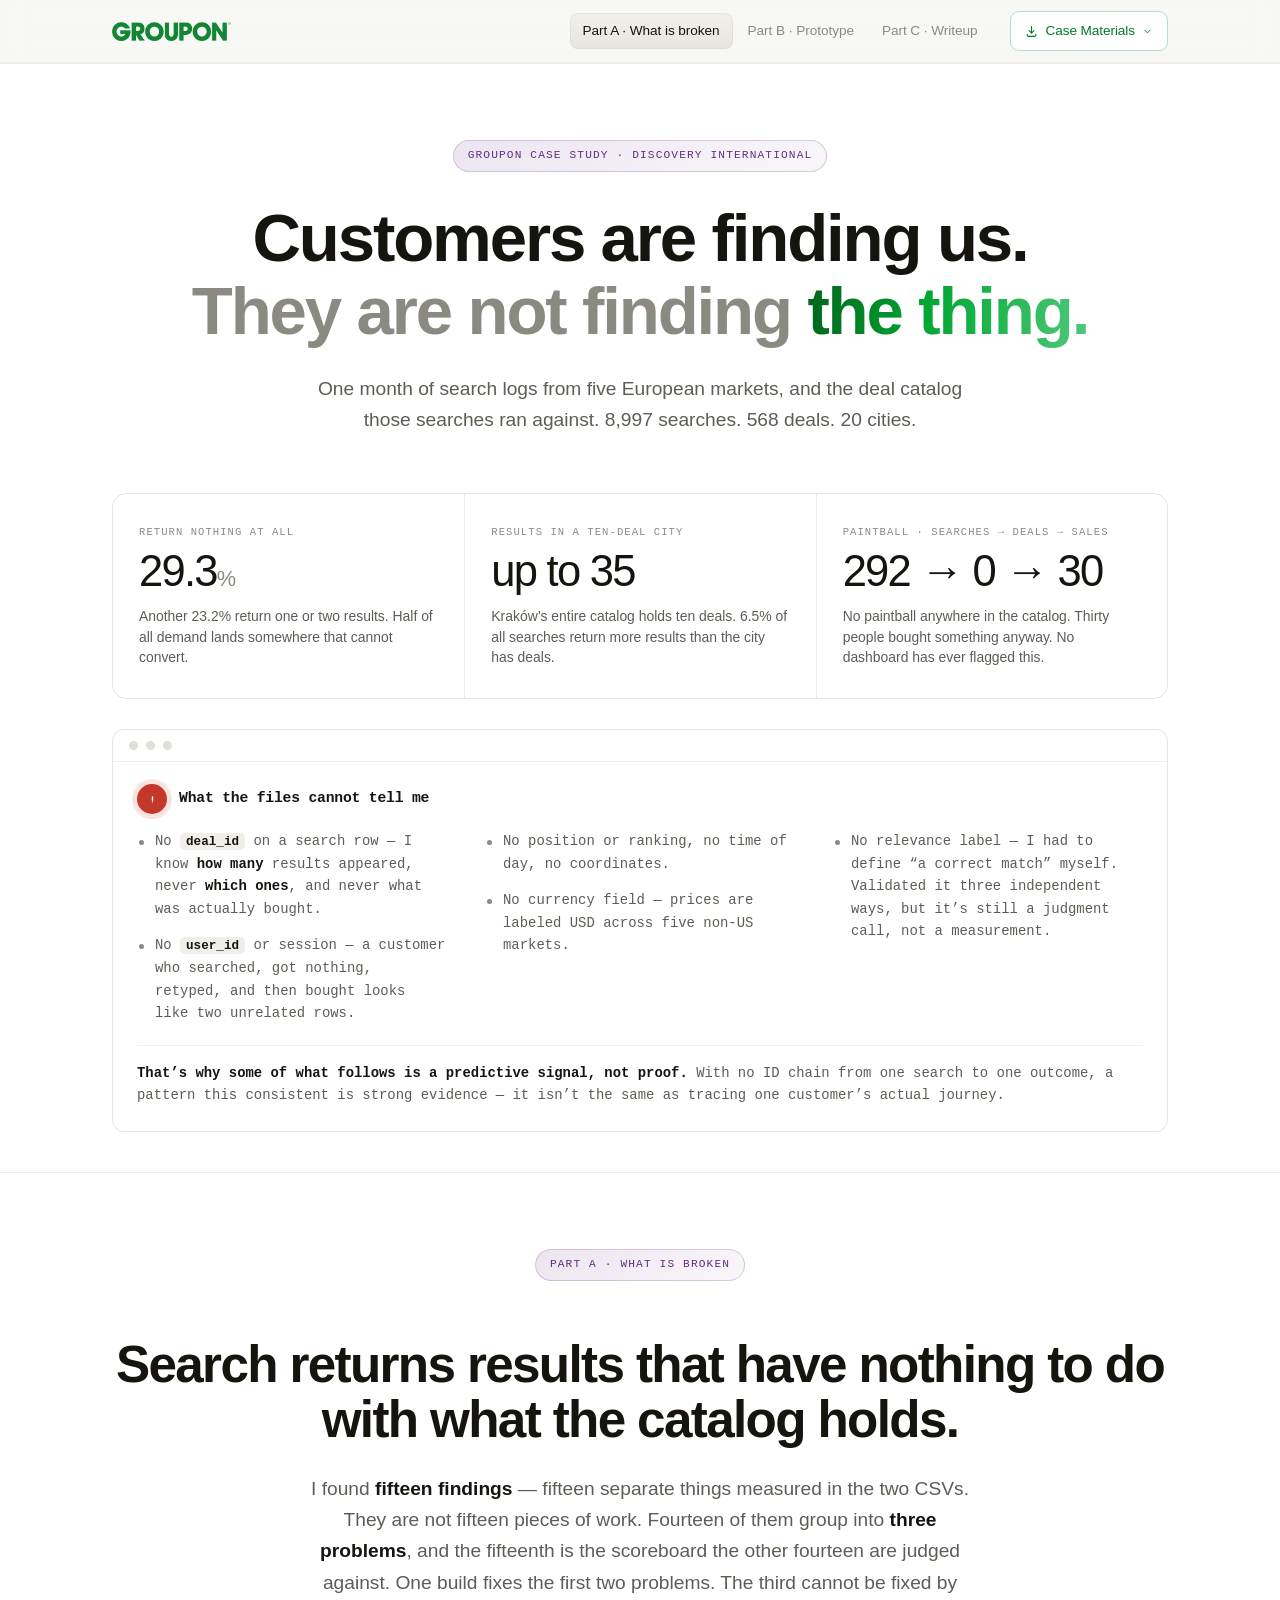
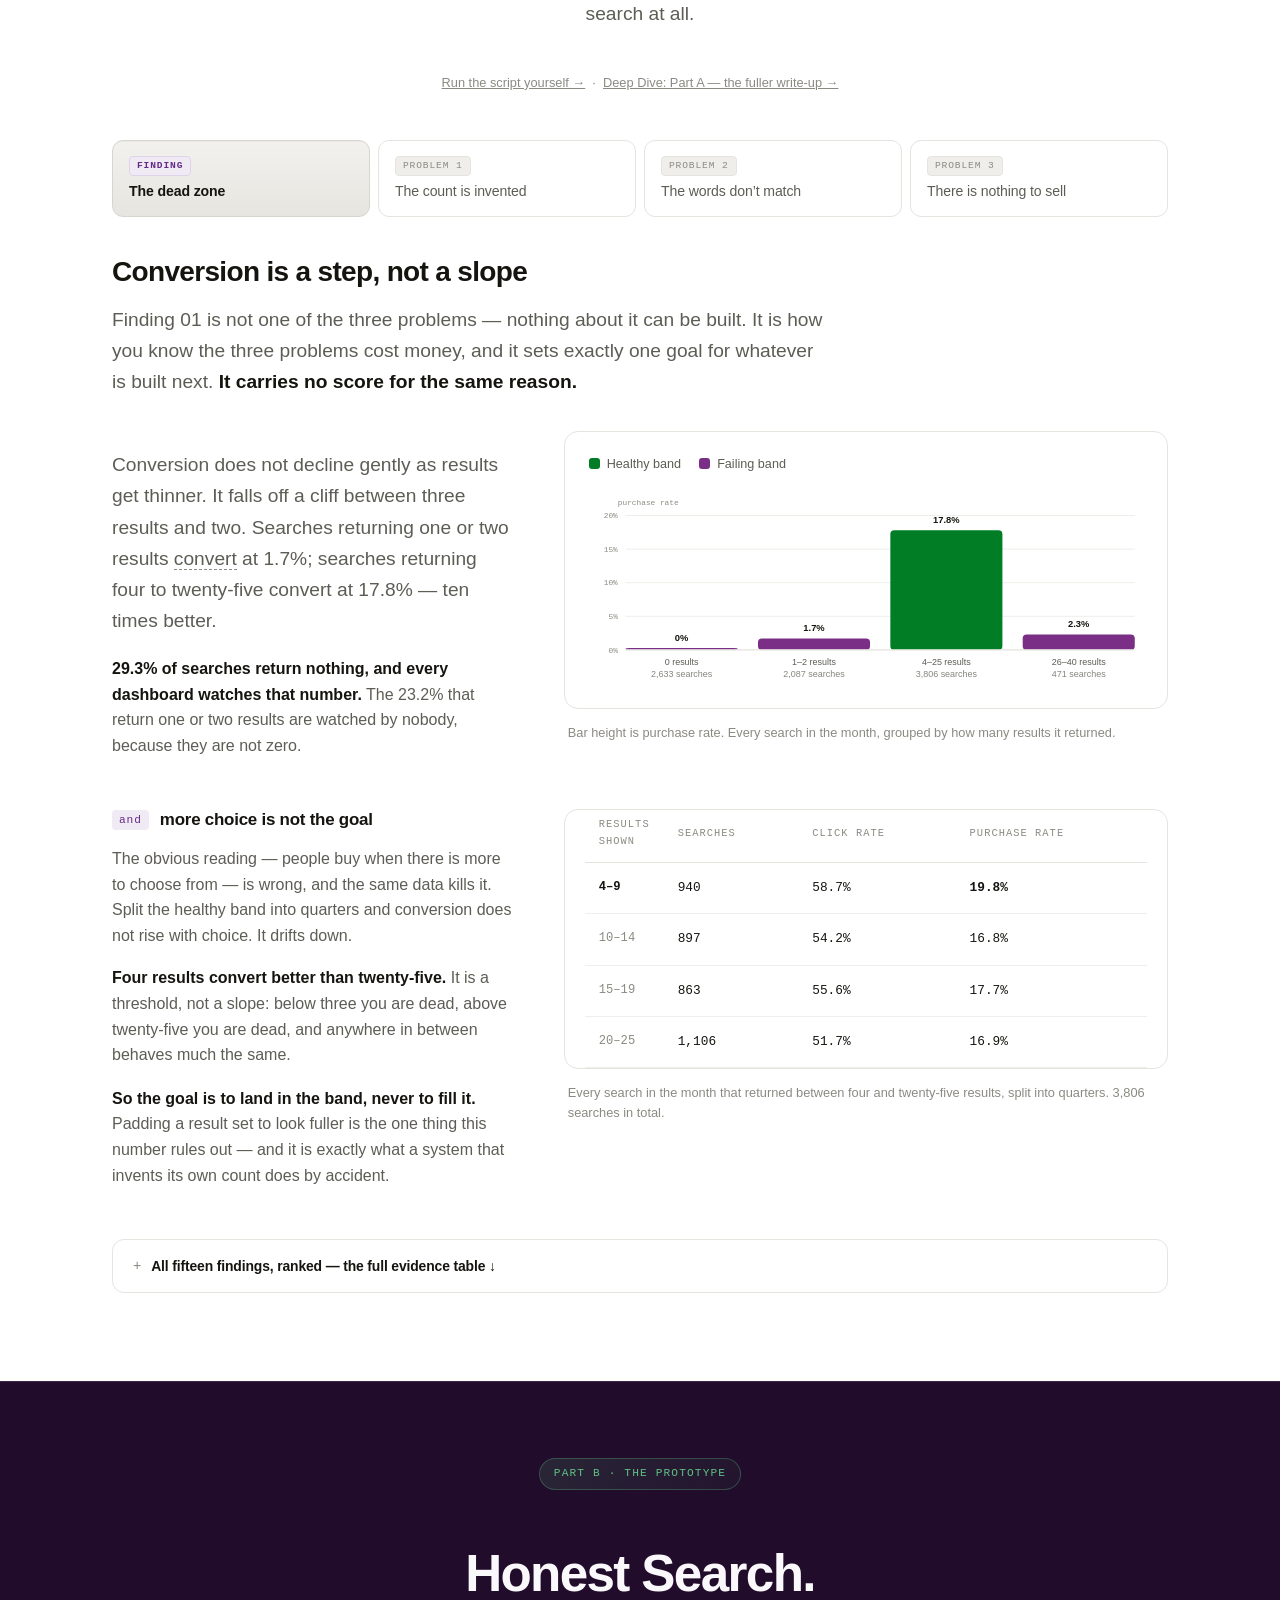
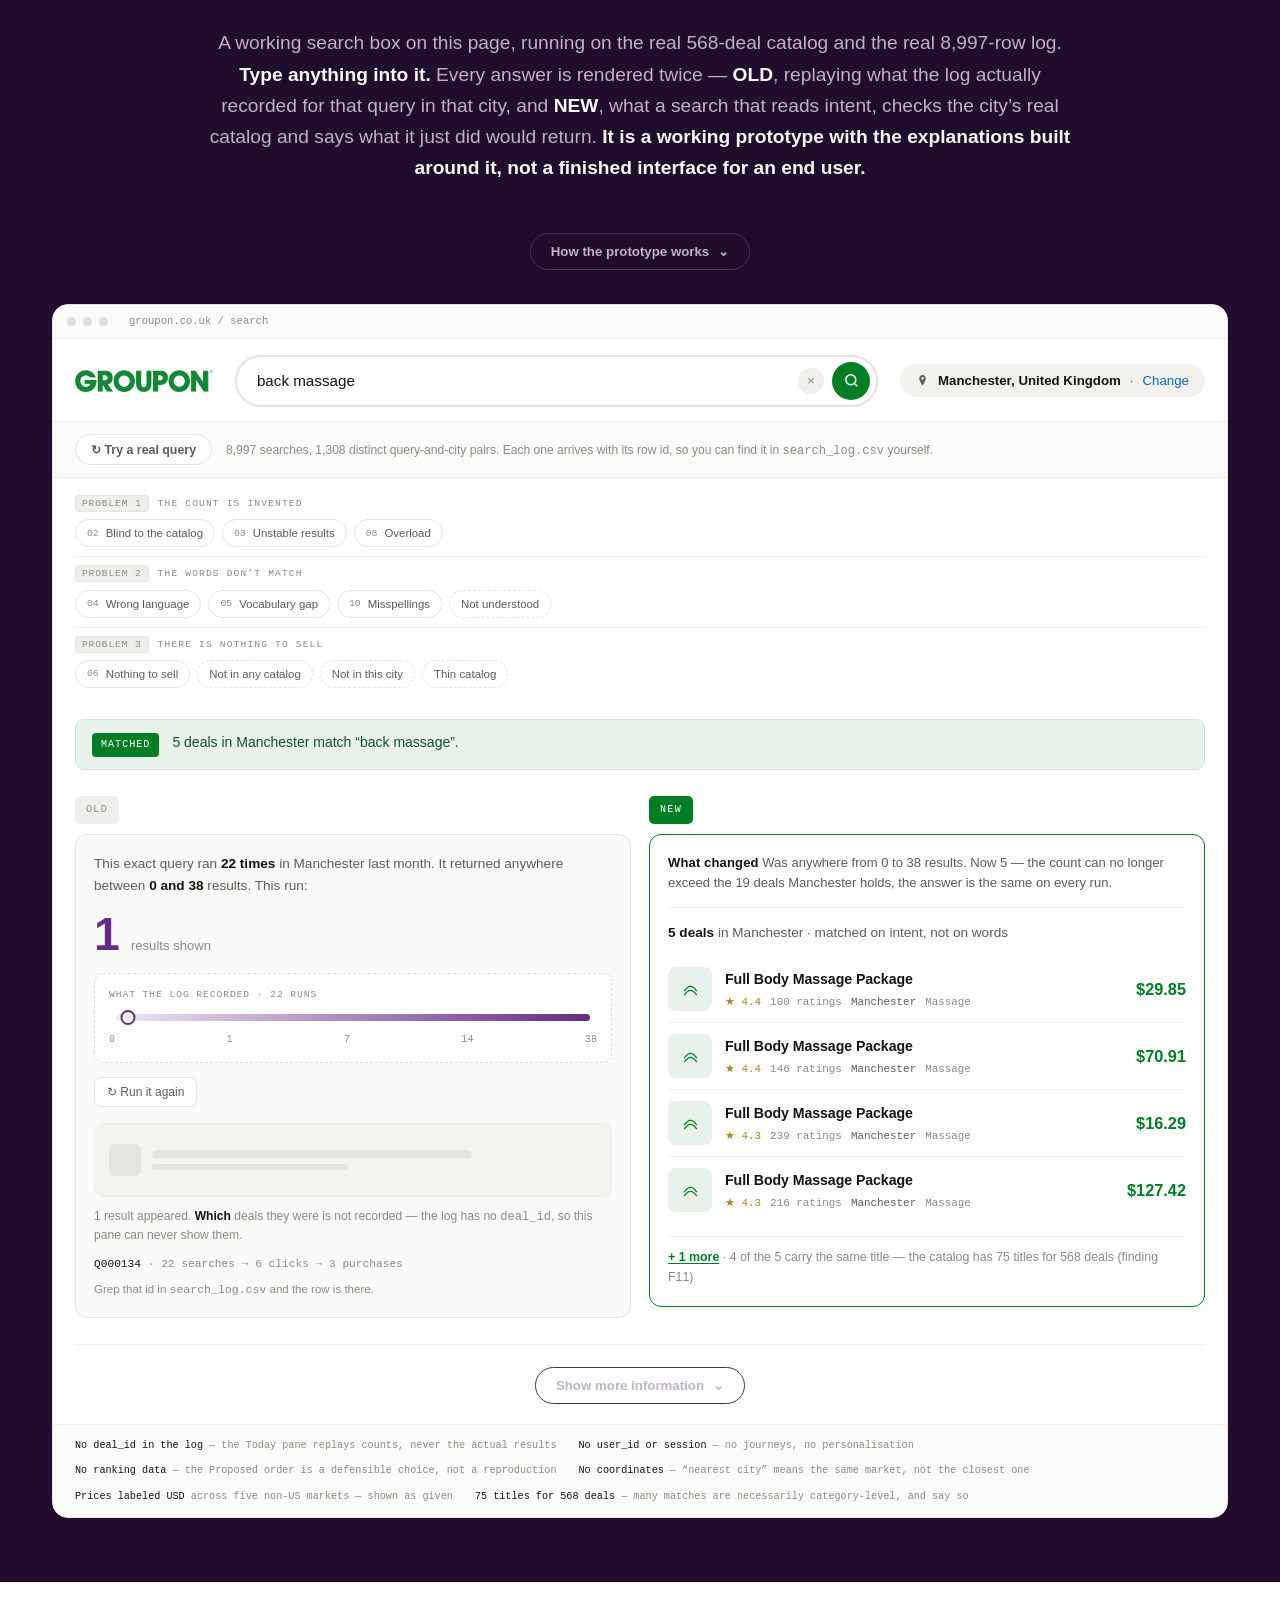
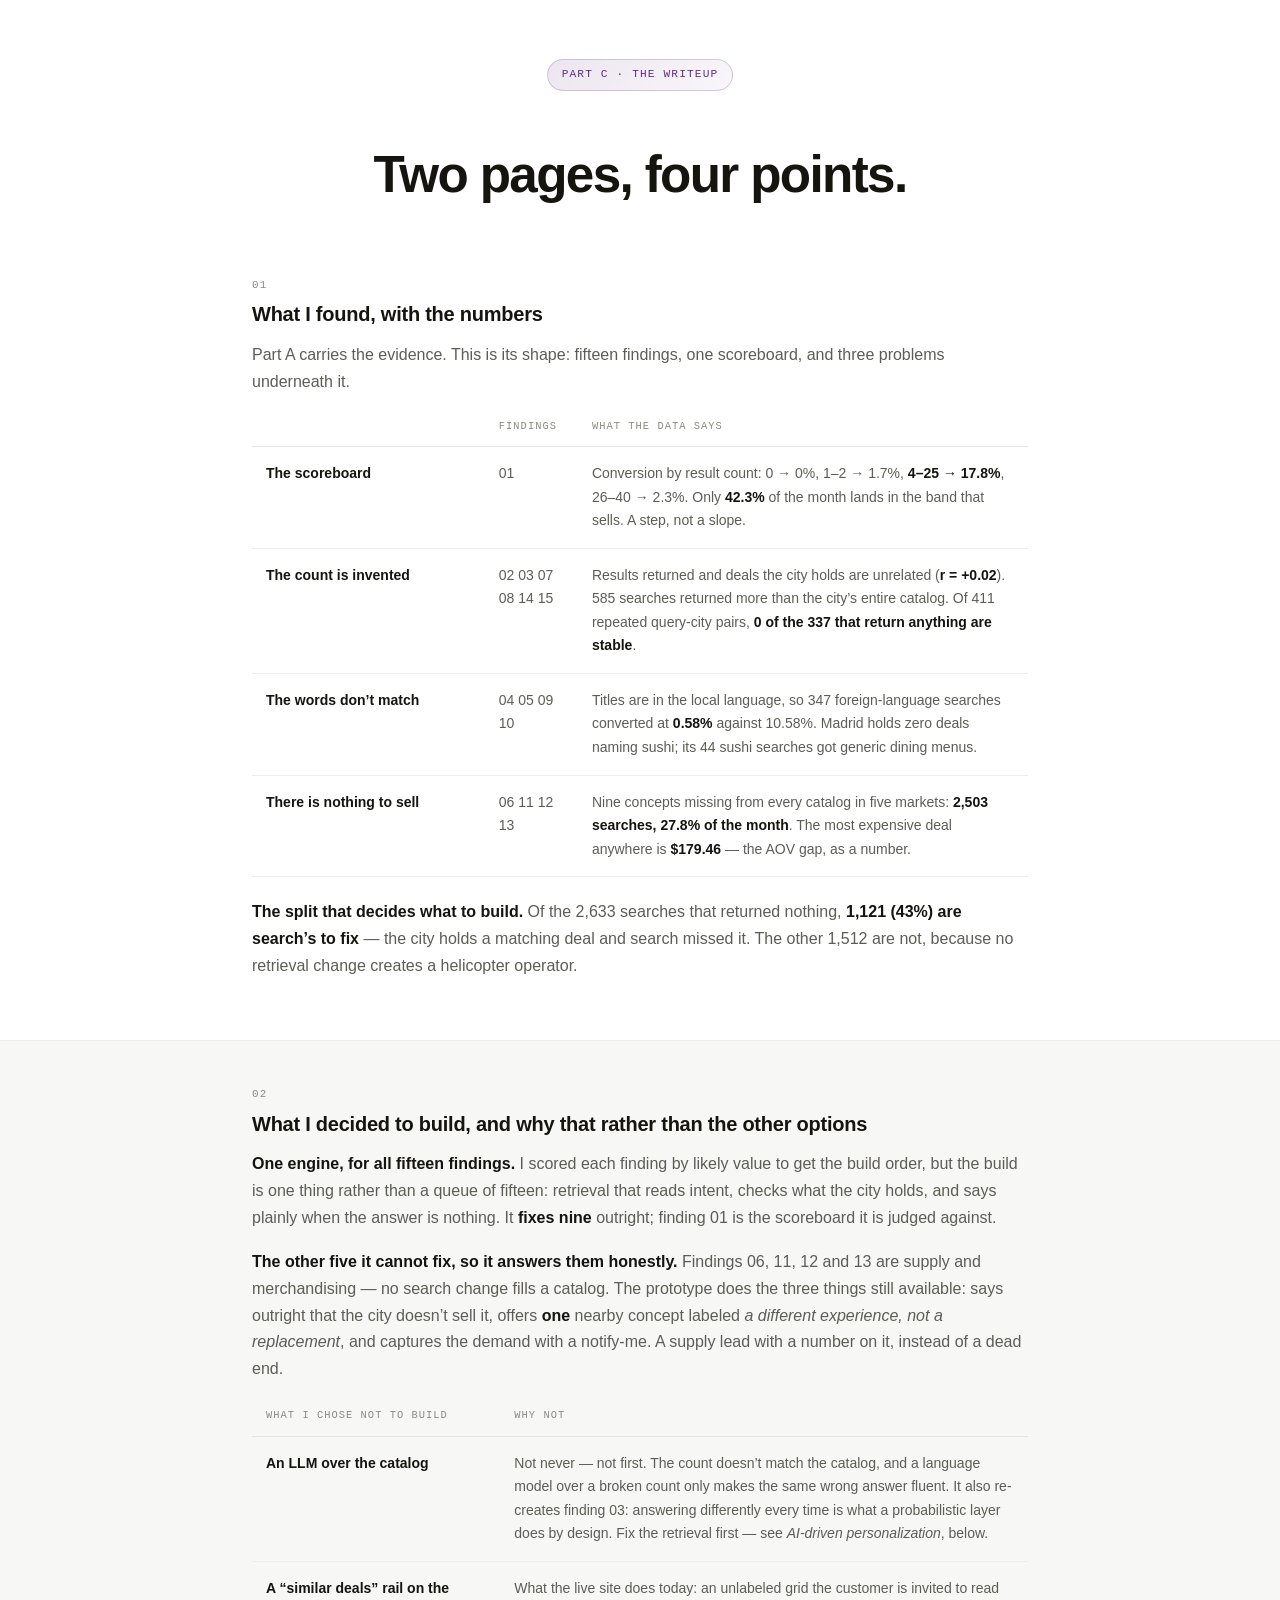
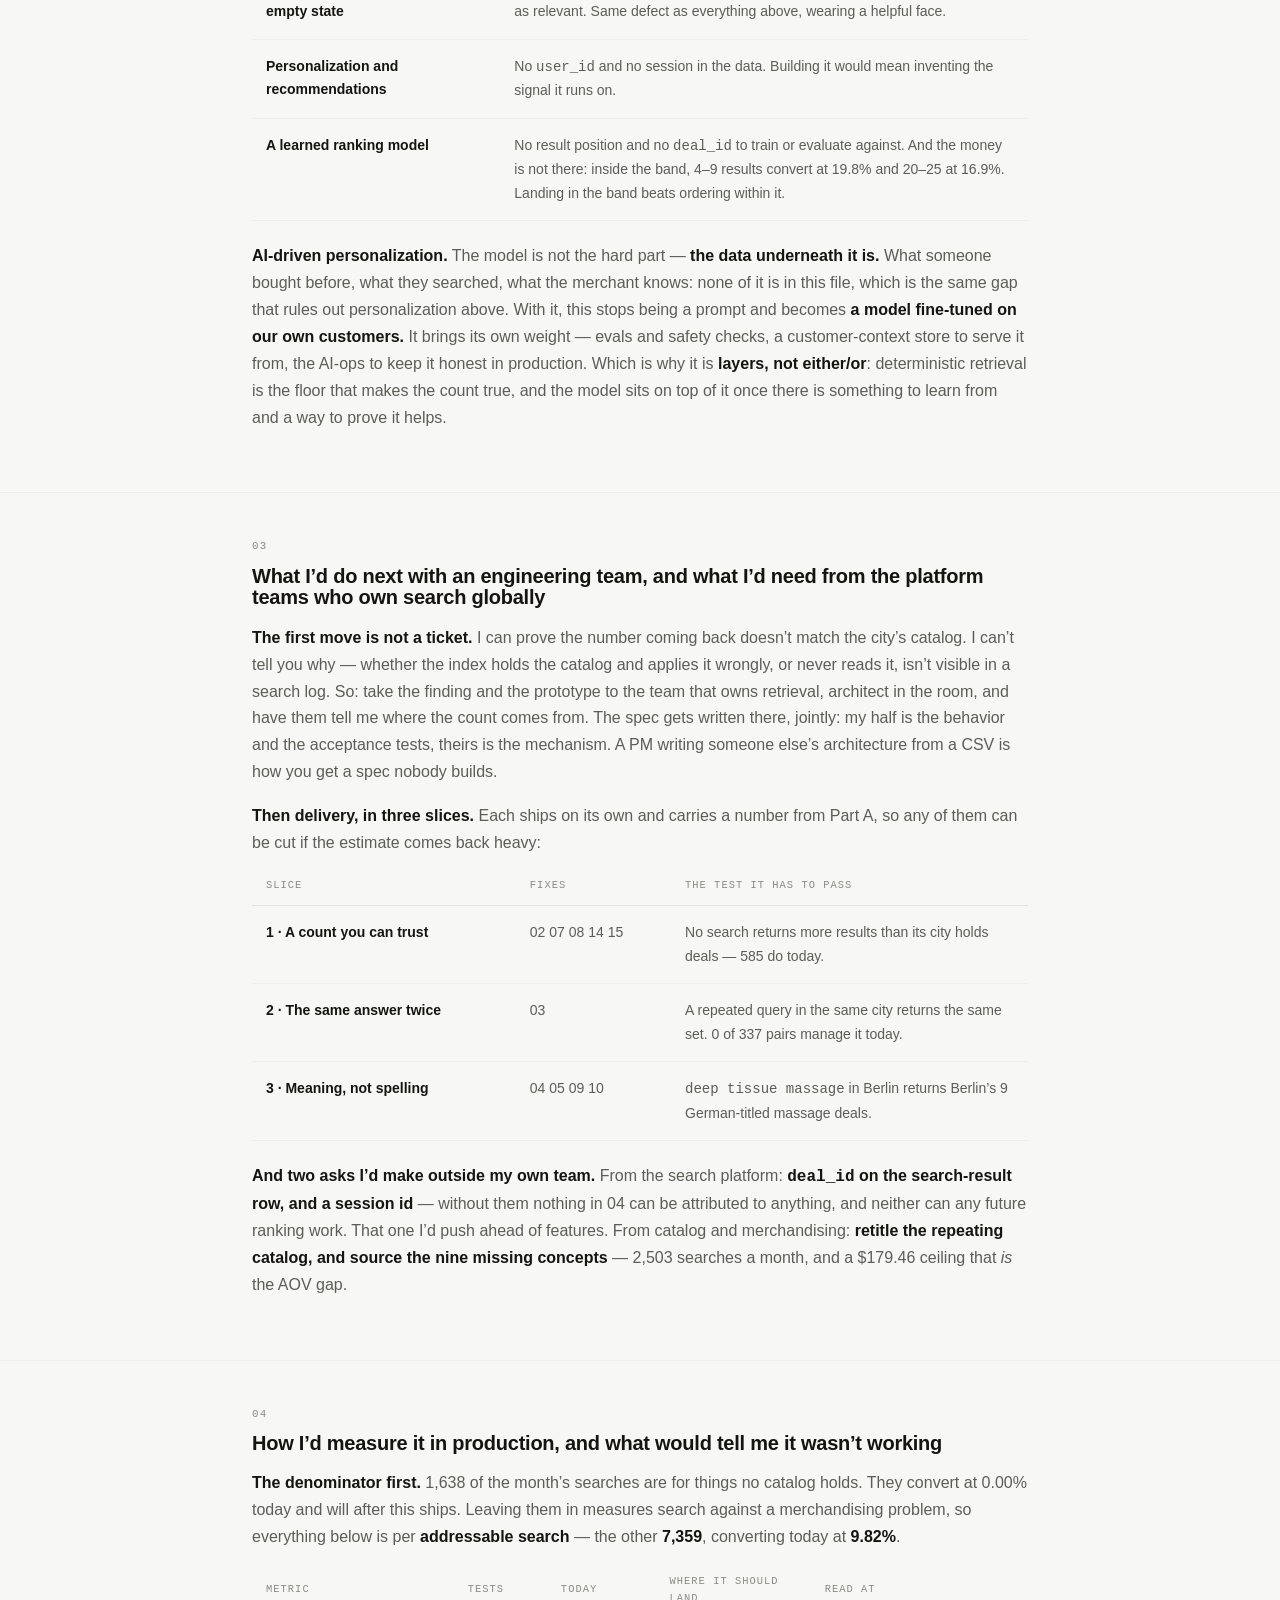
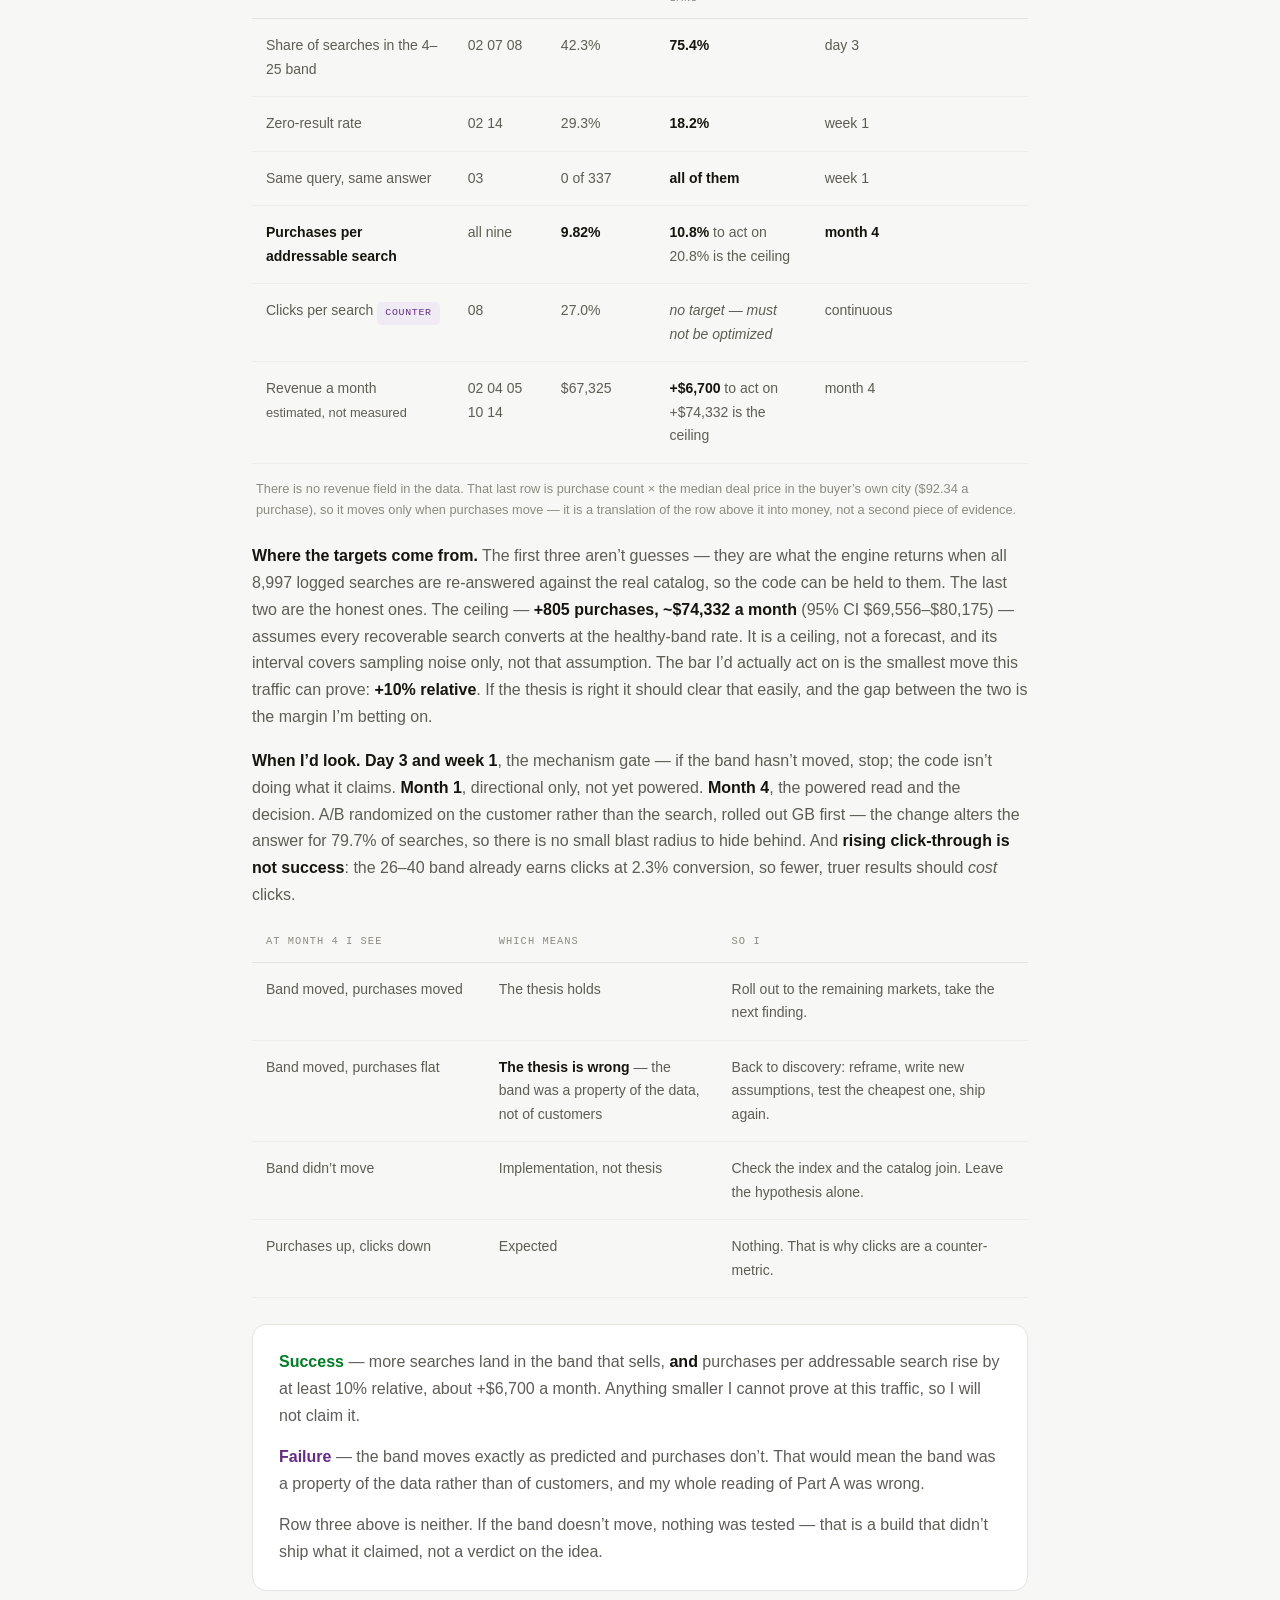
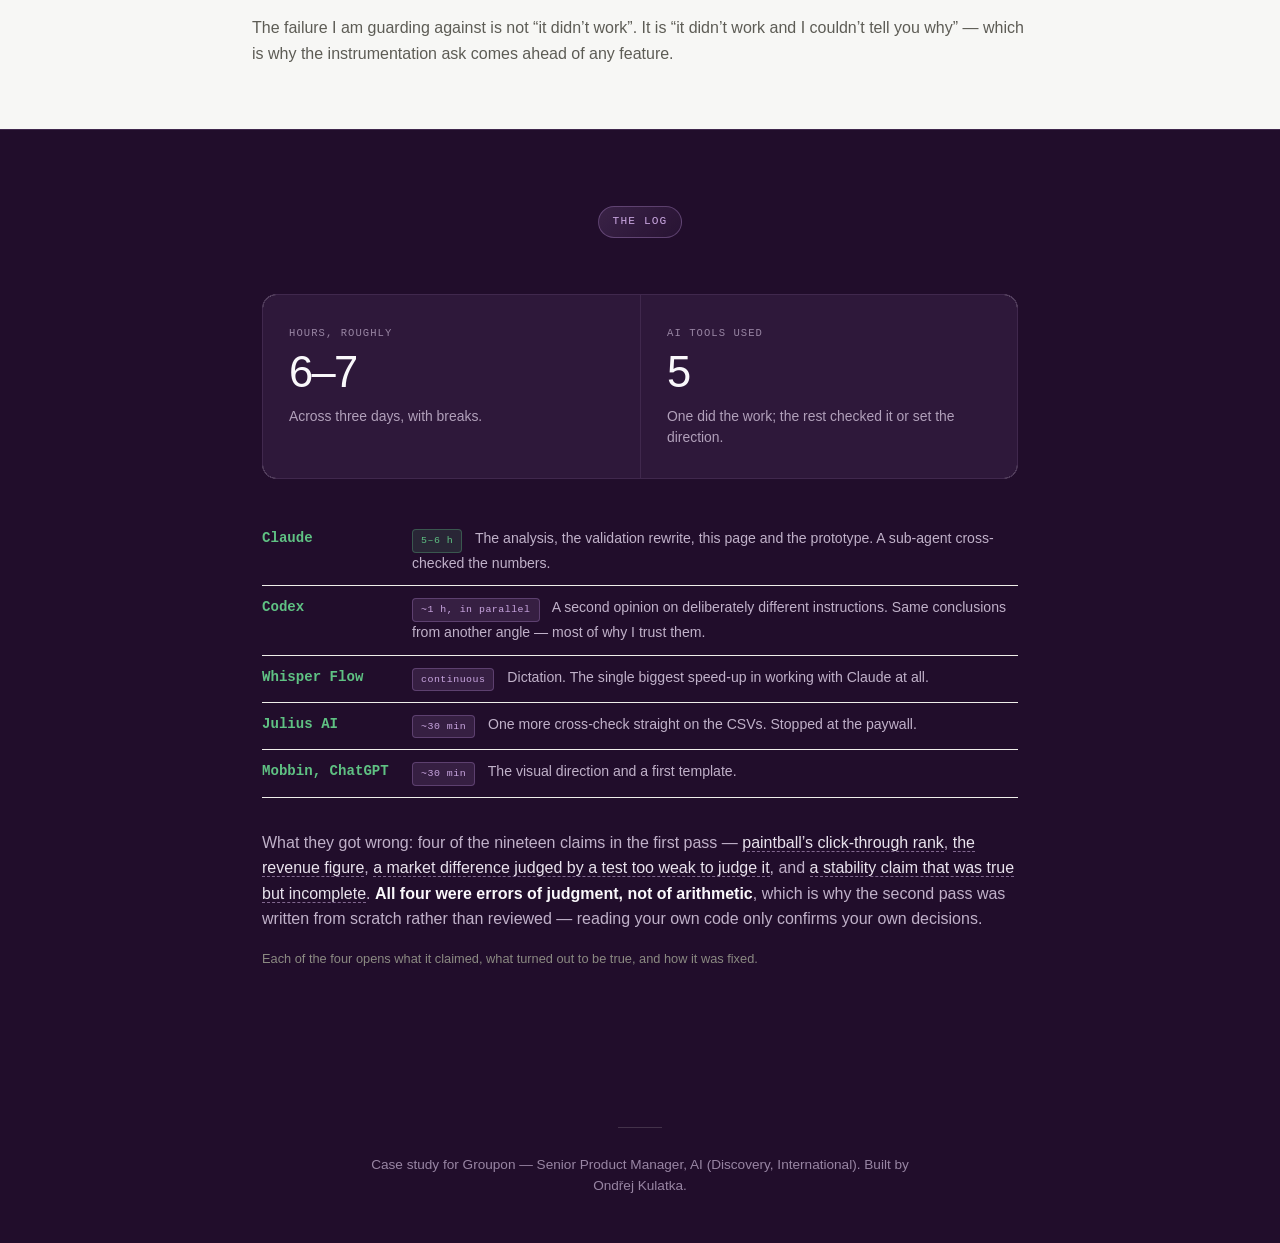
==== commit a45bf1a0: "Part C: give the AI option a real hearing, and fix a US-English straggler The "chose not to build" t" ====
--- a/index.html
+++ b/index.html
@@ -1551,13 +1551,14 @@
   <div style="overflow-x:auto;margin-top:24px"><table style="min-width:460px">
     <tr><th style="width:32%">What I chose not to build</th><th>Why not</th></tr>
     <tr><td><b>An LLM over the catalog</b></td>
-      <td>The problem is that the count doesn’t match the catalog; a language model only makes the
-      same wrong answer fluent. It also re-creates finding 03 &mdash; answering differently every
-      time is exactly what a probabilistic layer does. Deterministic first.</td></tr>
+      <td>Not never &mdash; not first. The count doesn’t match the catalog, and a language model
+      over a broken count only makes the same wrong answer fluent. It also re-creates finding 03:
+      answering differently every time is what a probabilistic layer does by design. Fix the
+      retrieval first &mdash; see <i>AI-driven personalization</i>, below.</td></tr>
     <tr><td><b>A &ldquo;similar deals&rdquo; rail on the empty state</b></td>
       <td>What the live site does today: an unlabeled grid the customer is invited to read as
       relevant. Same defect as everything above, wearing a helpful face.</td></tr>
-    <tr><td><b>Personalisation and recommendations</b></td>
+    <tr><td><b>Personalization and recommendations</b></td>
       <td>No <code>user_id</code> and no session in the data. Building it would mean inventing the
       signal it runs on.</td></tr>
     <tr><td><b>A learned ranking model</b></td>
@@ -1565,6 +1566,15 @@
       is not there: inside the band, 4&ndash;9 results convert at 19.8% and 20&ndash;25 at 16.9%.
       Landing in the band beats ordering within it.</td></tr>
   </table></div>
+  <p class="sub" style="margin-top:22px"><b>AI-driven personalization.</b> The model is not the
+  hard part &mdash; <b>the data underneath it is.</b> What someone bought before, what they
+  searched, what the merchant knows: none of it is in this file, which is the same gap that rules
+  out personalization above. With it, this stops being a prompt and becomes <b>a model fine-tuned
+  on our own customers.</b> It brings its own weight &mdash; evals and safety checks, a
+  customer-context store to serve it from, the AI-ops to keep it honest in production. Which is why
+  it is <b>layers, not either/or</b>: deterministic retrieval is the floor that makes the count
+  true, and the model sits on top of it once there is something to learn from and a way to prove it
+  helps.</p>
 </div></section>
 
 <section style="padding:44px 0"><div class="wrap narrow">
